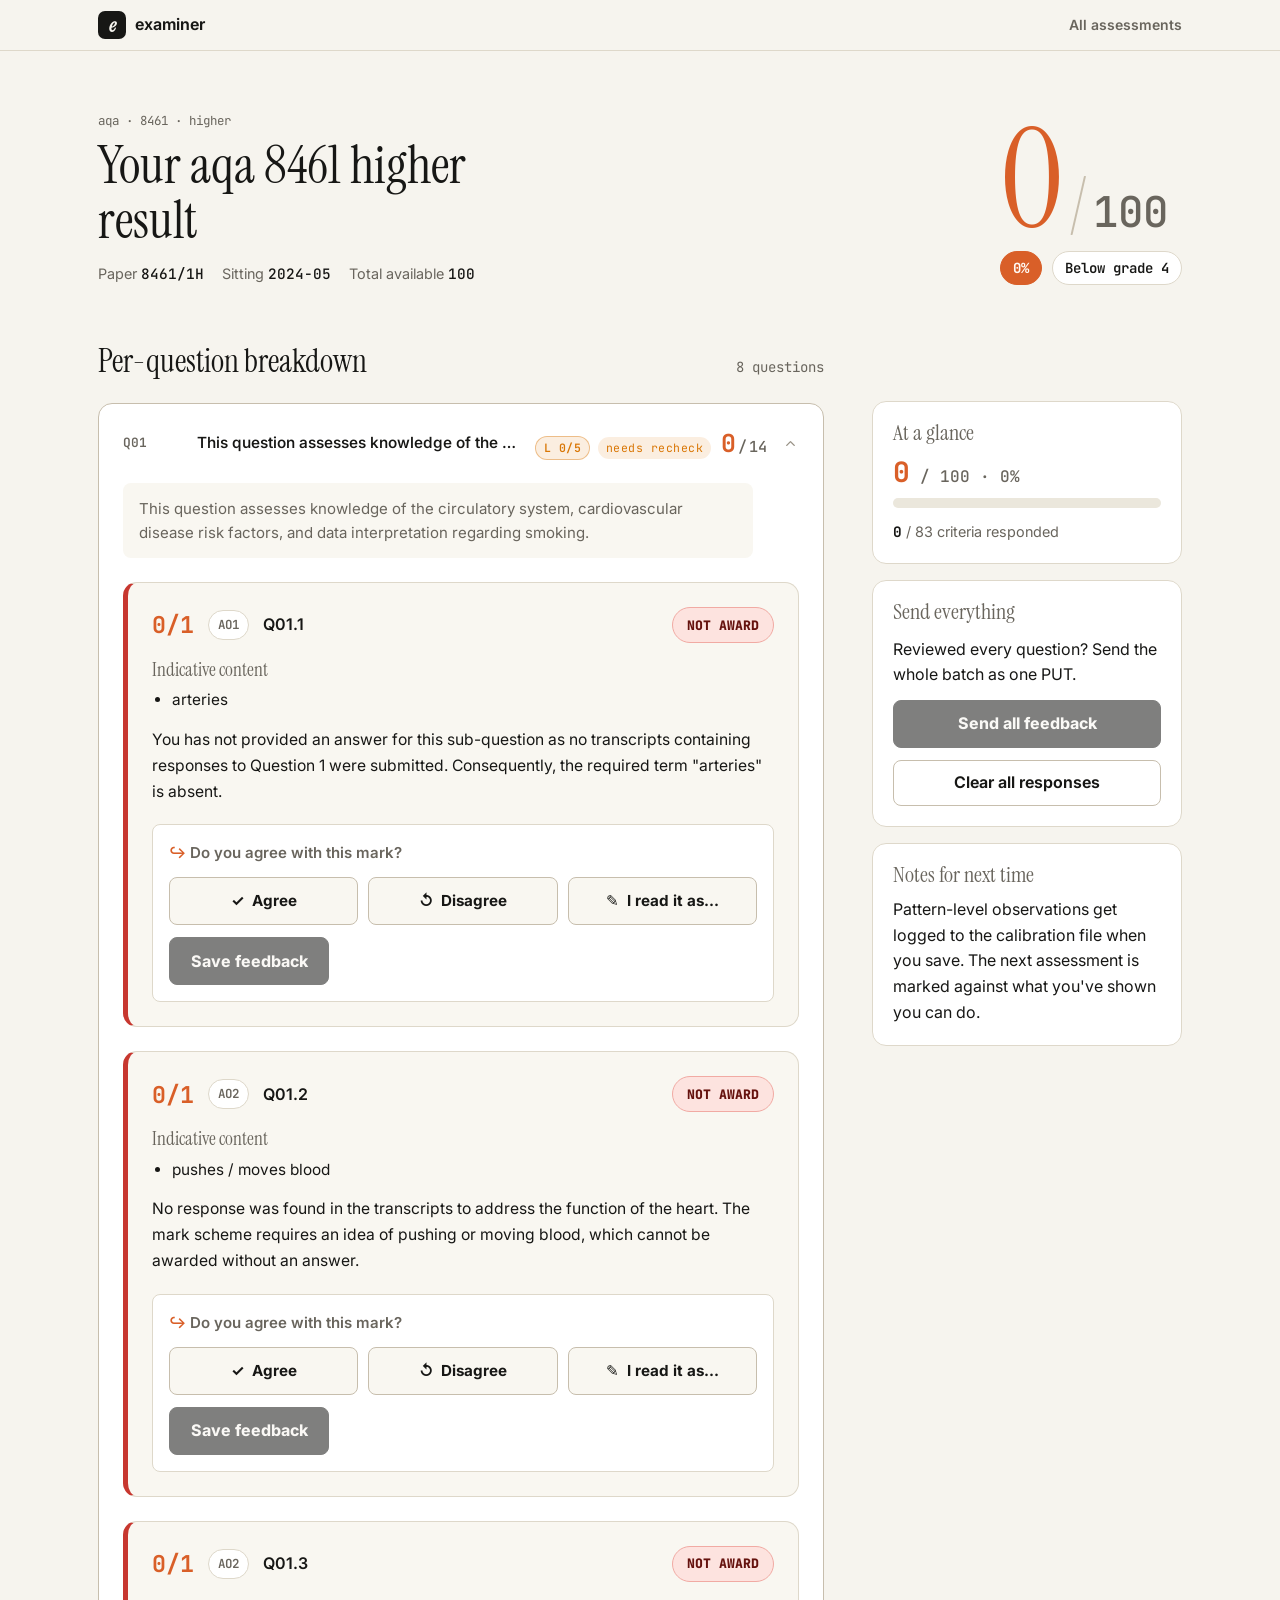
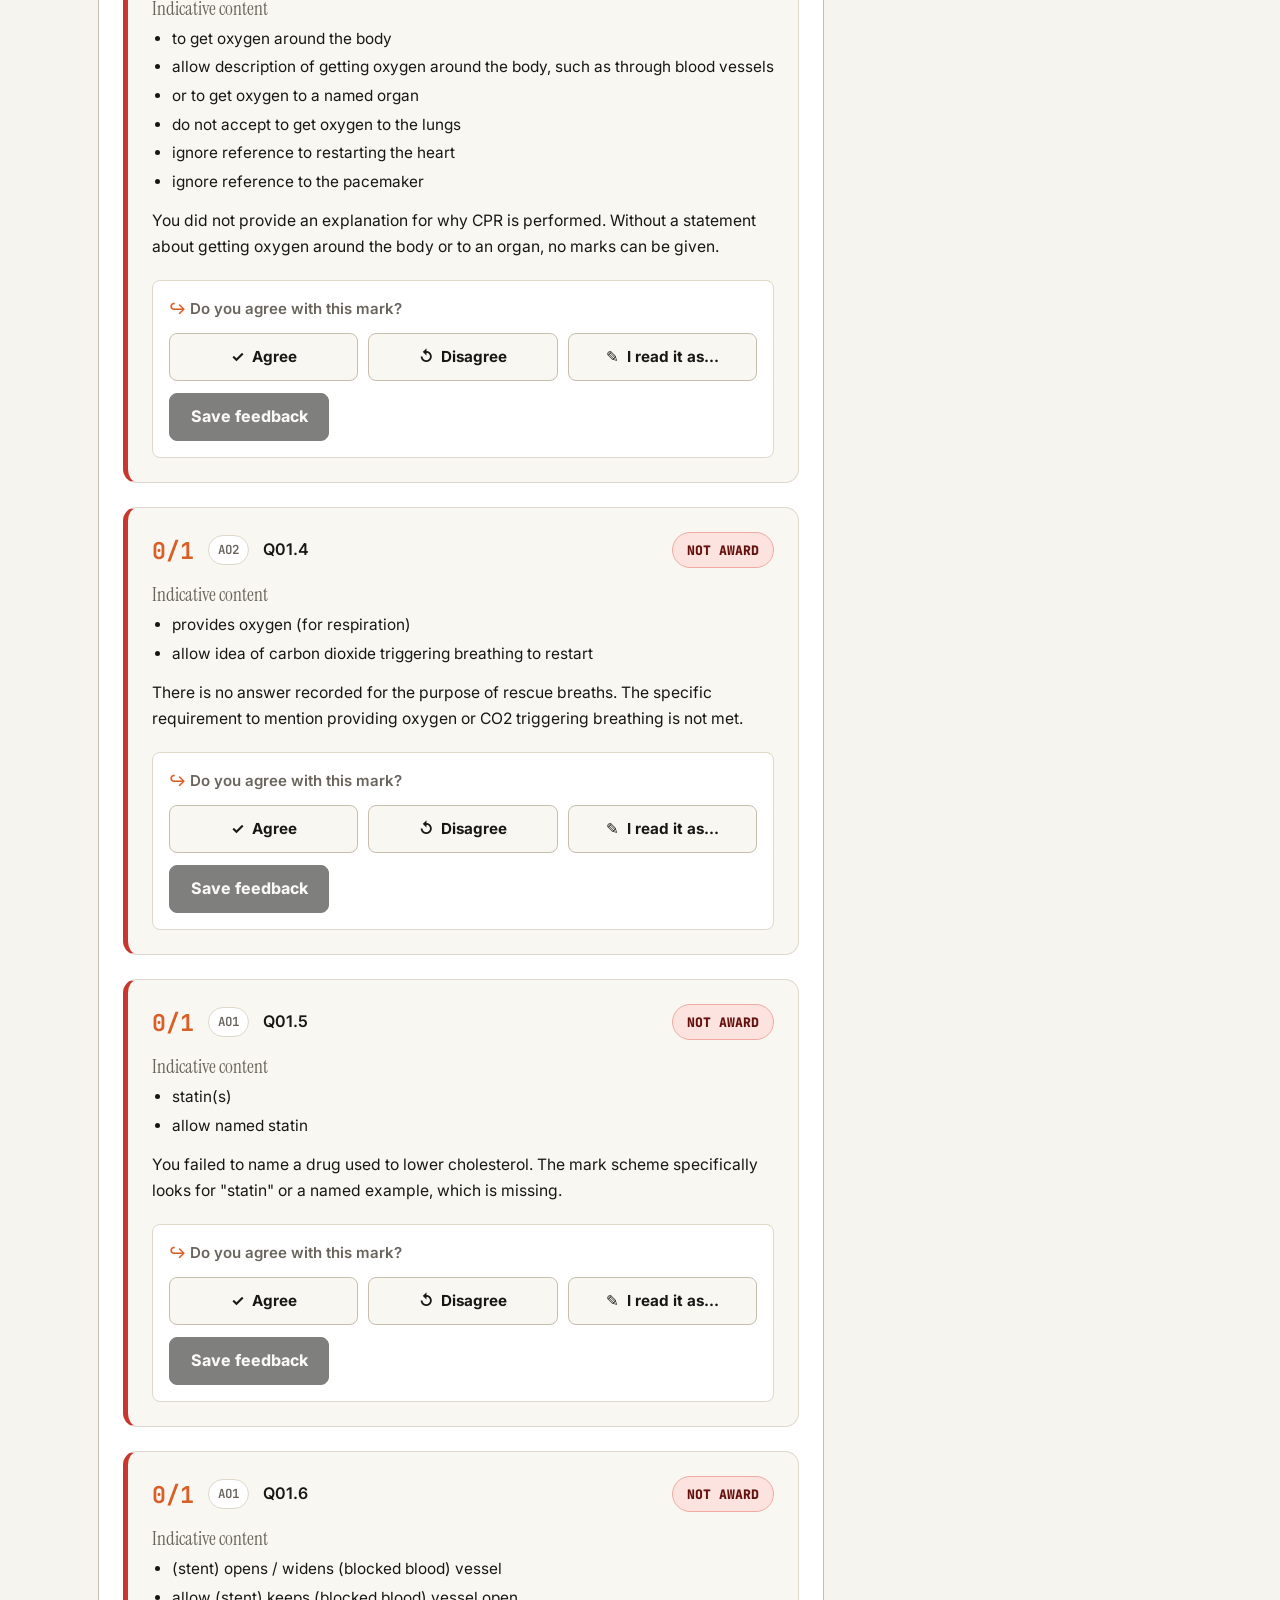
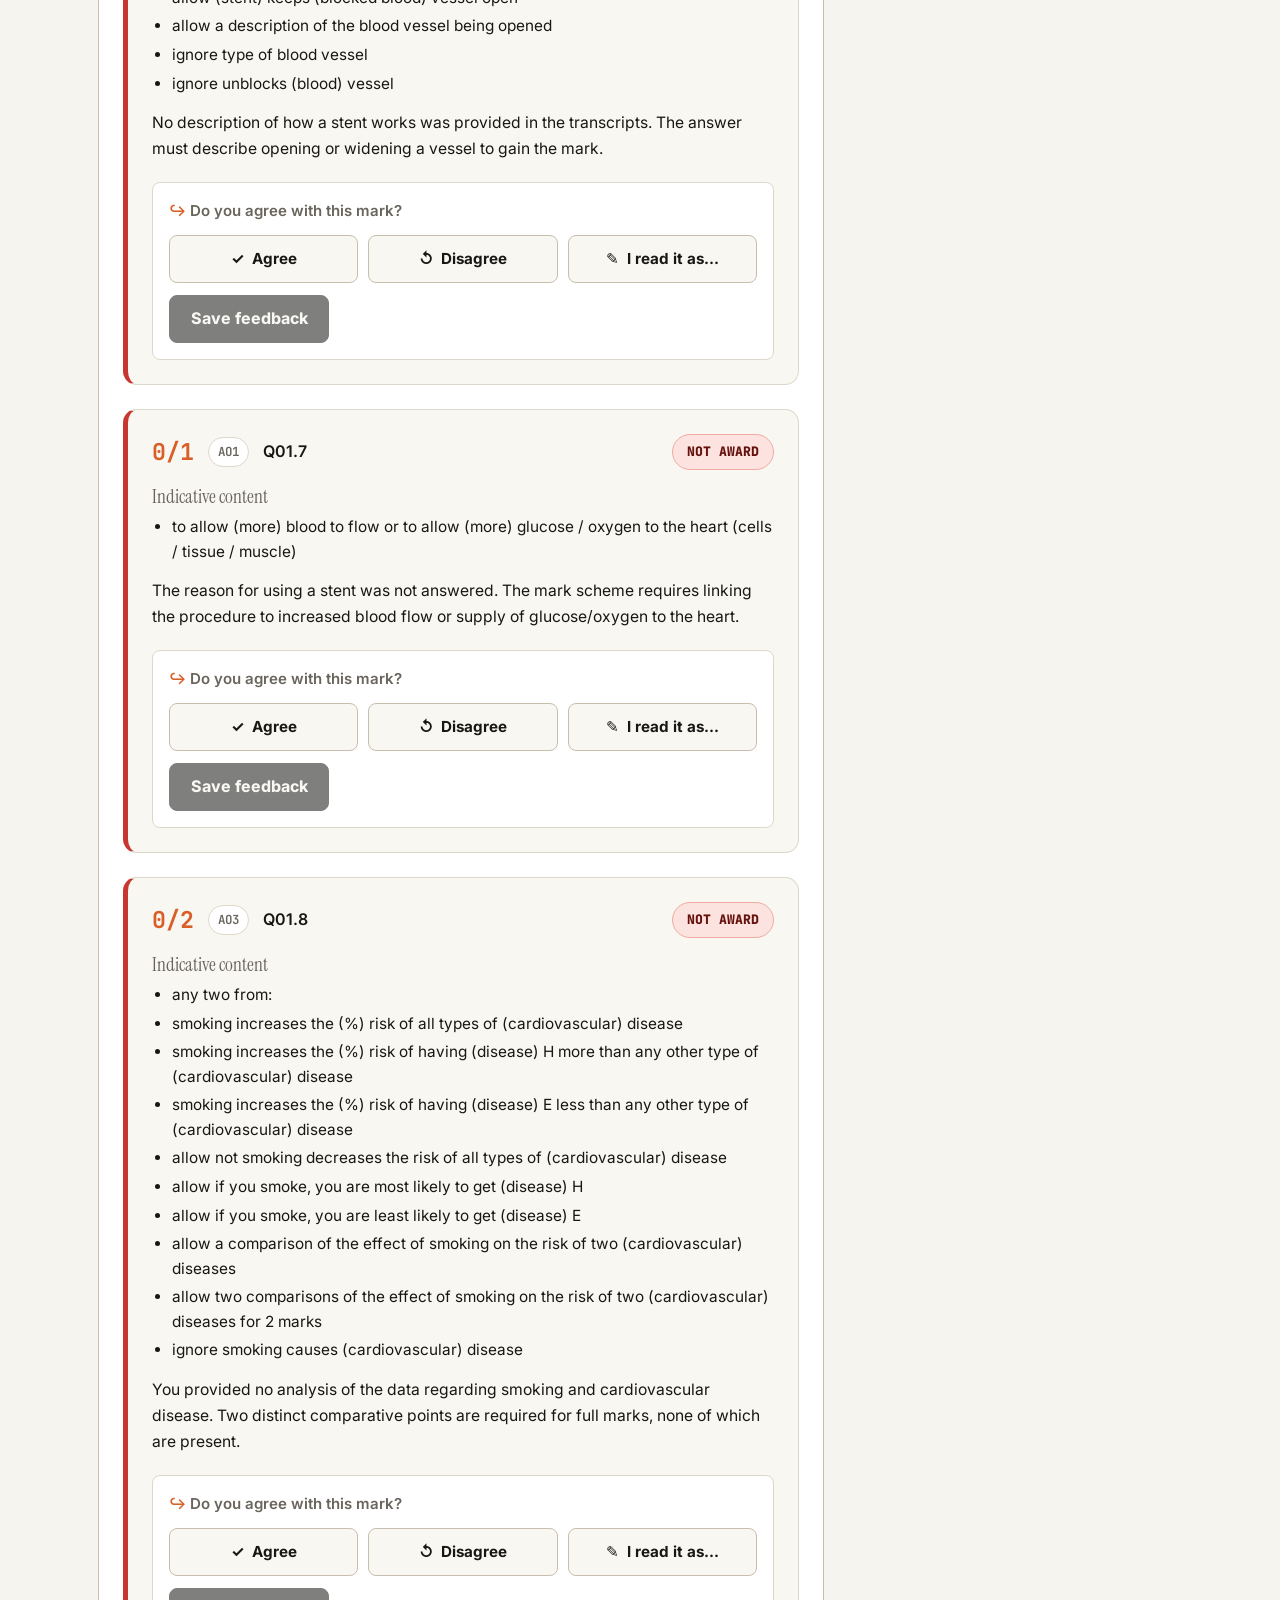
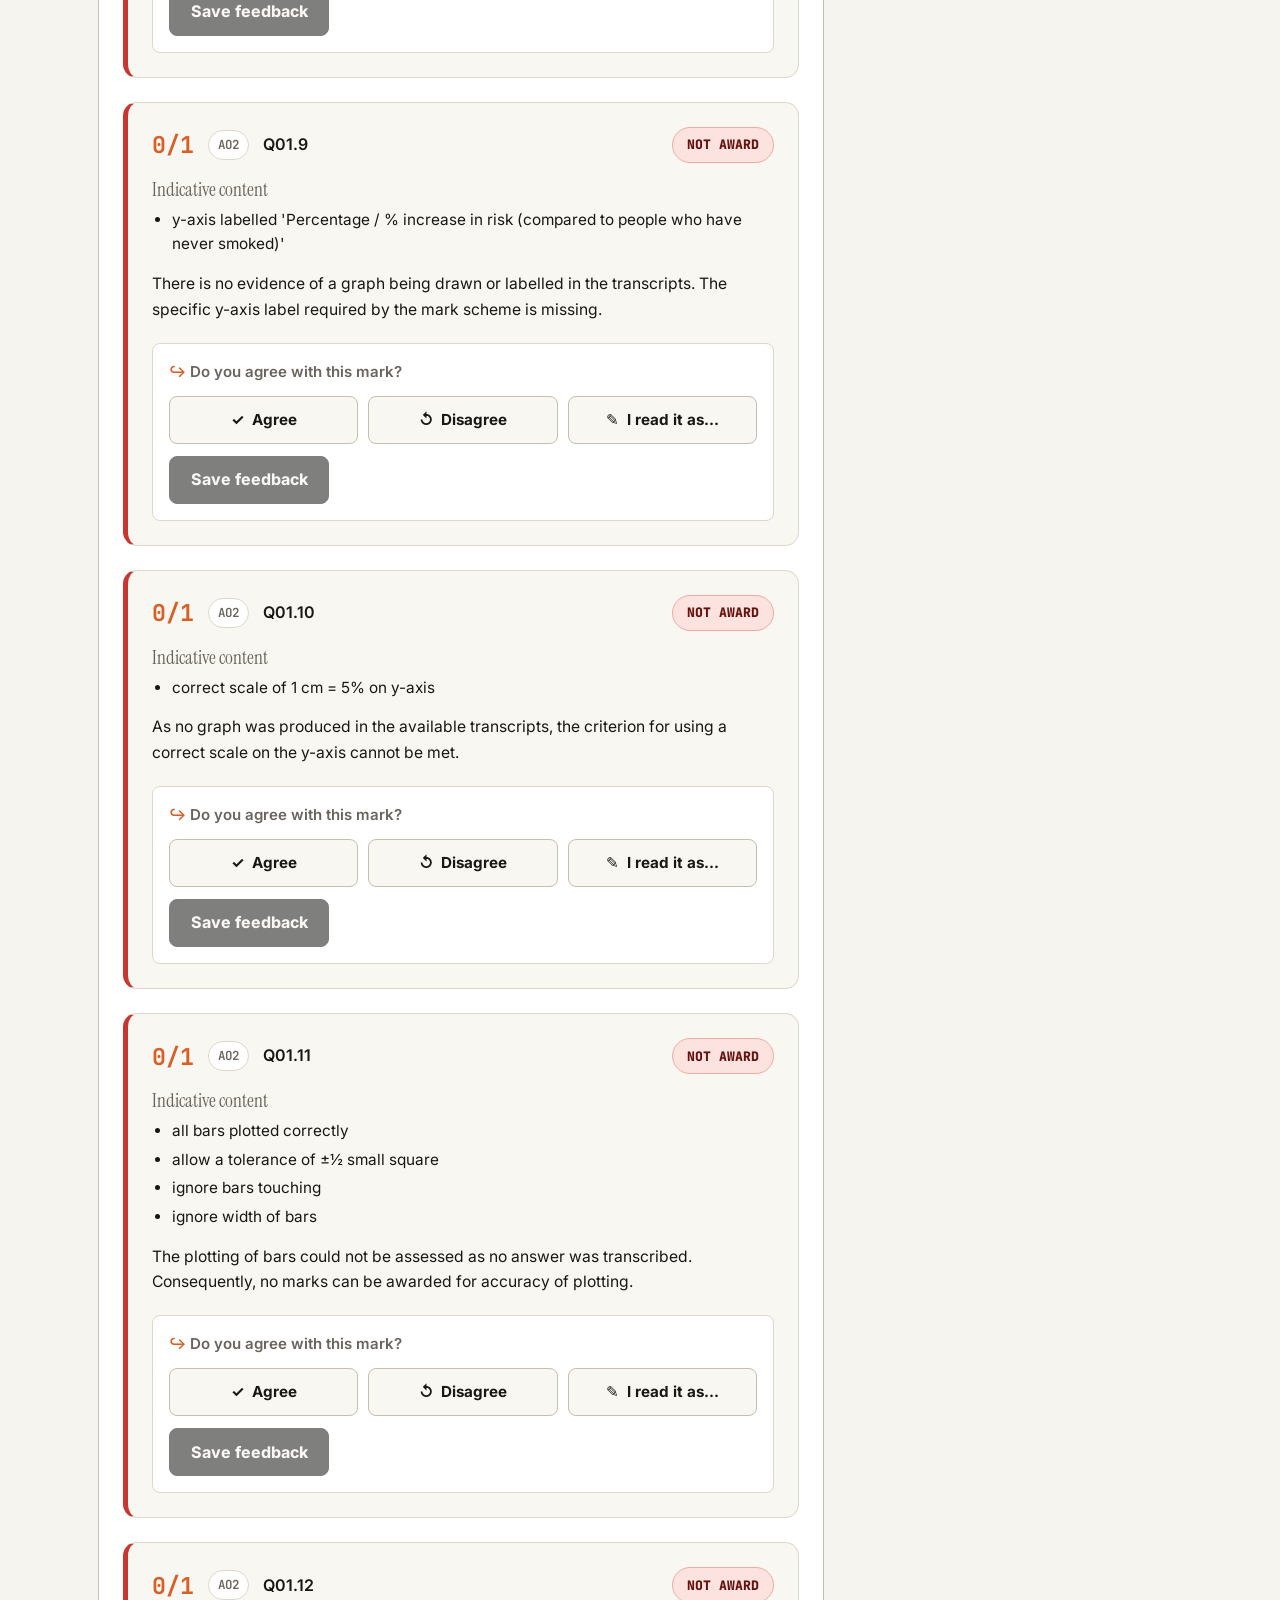
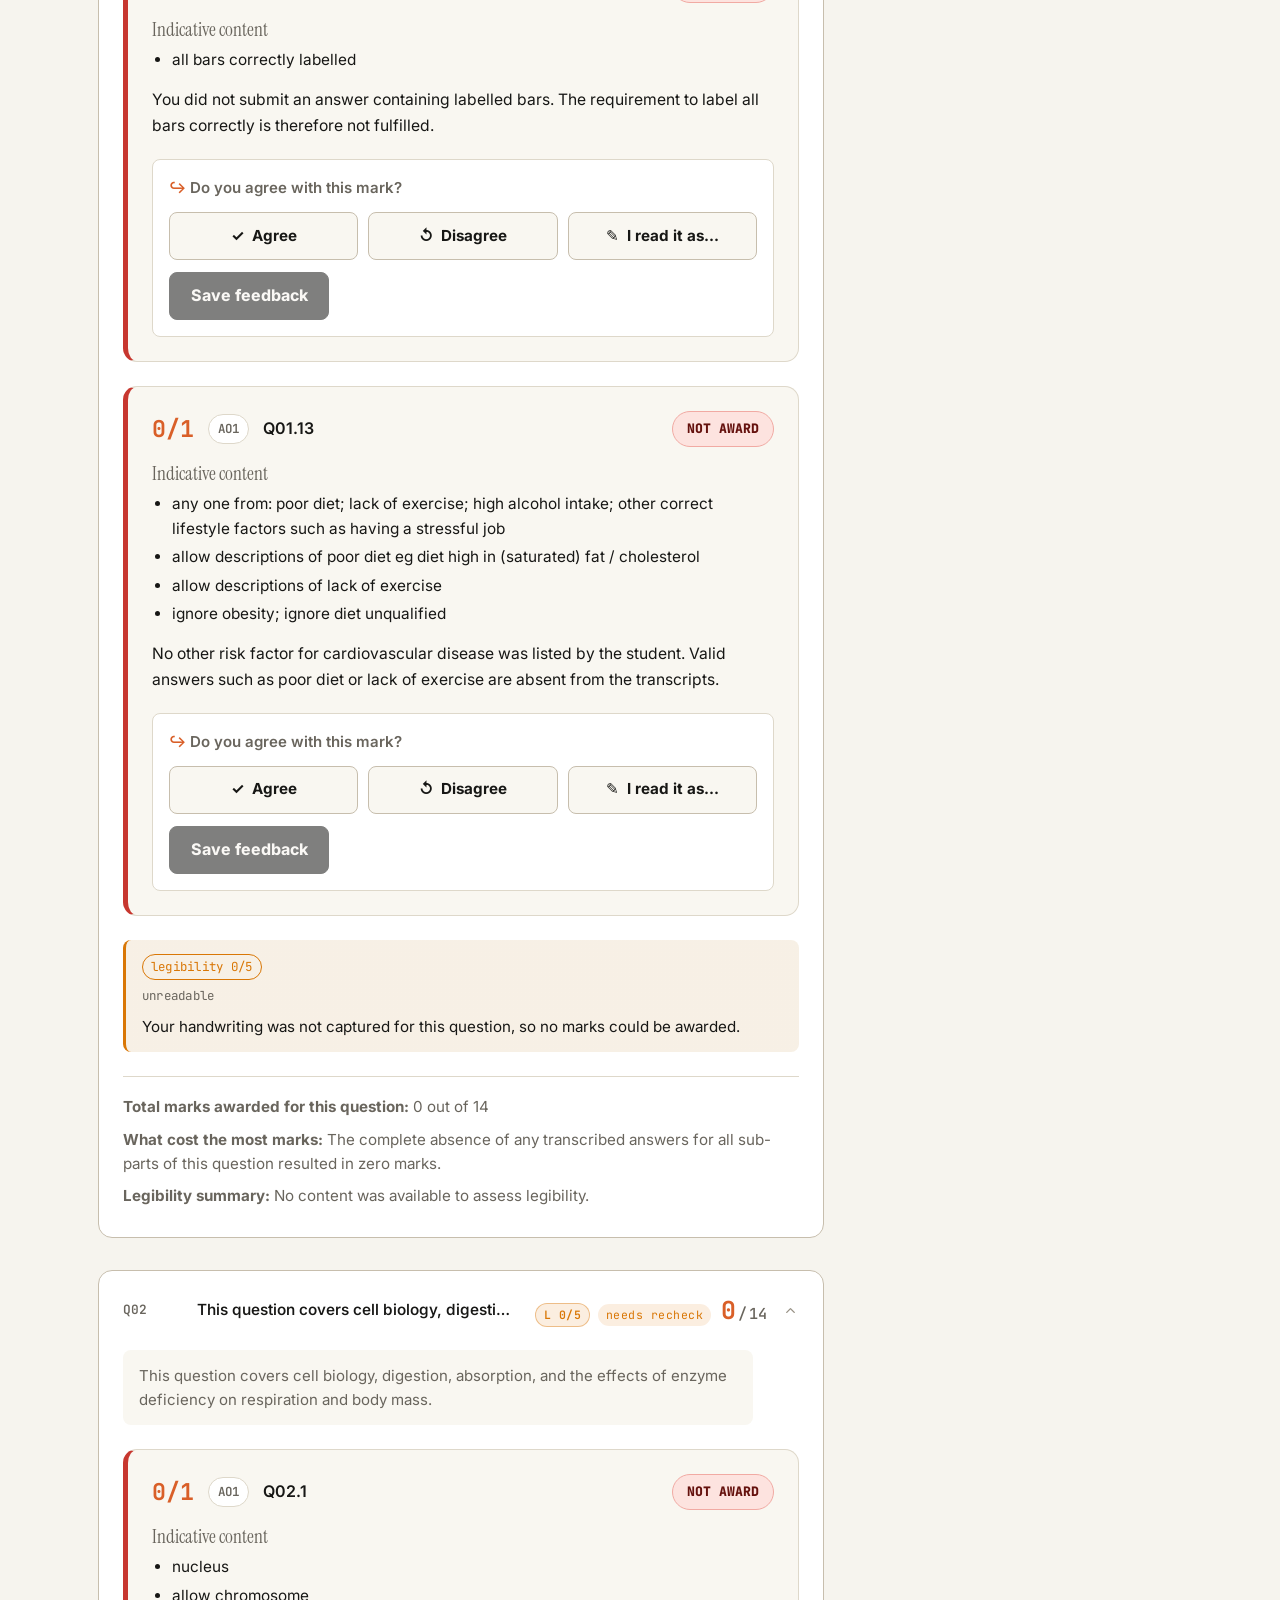
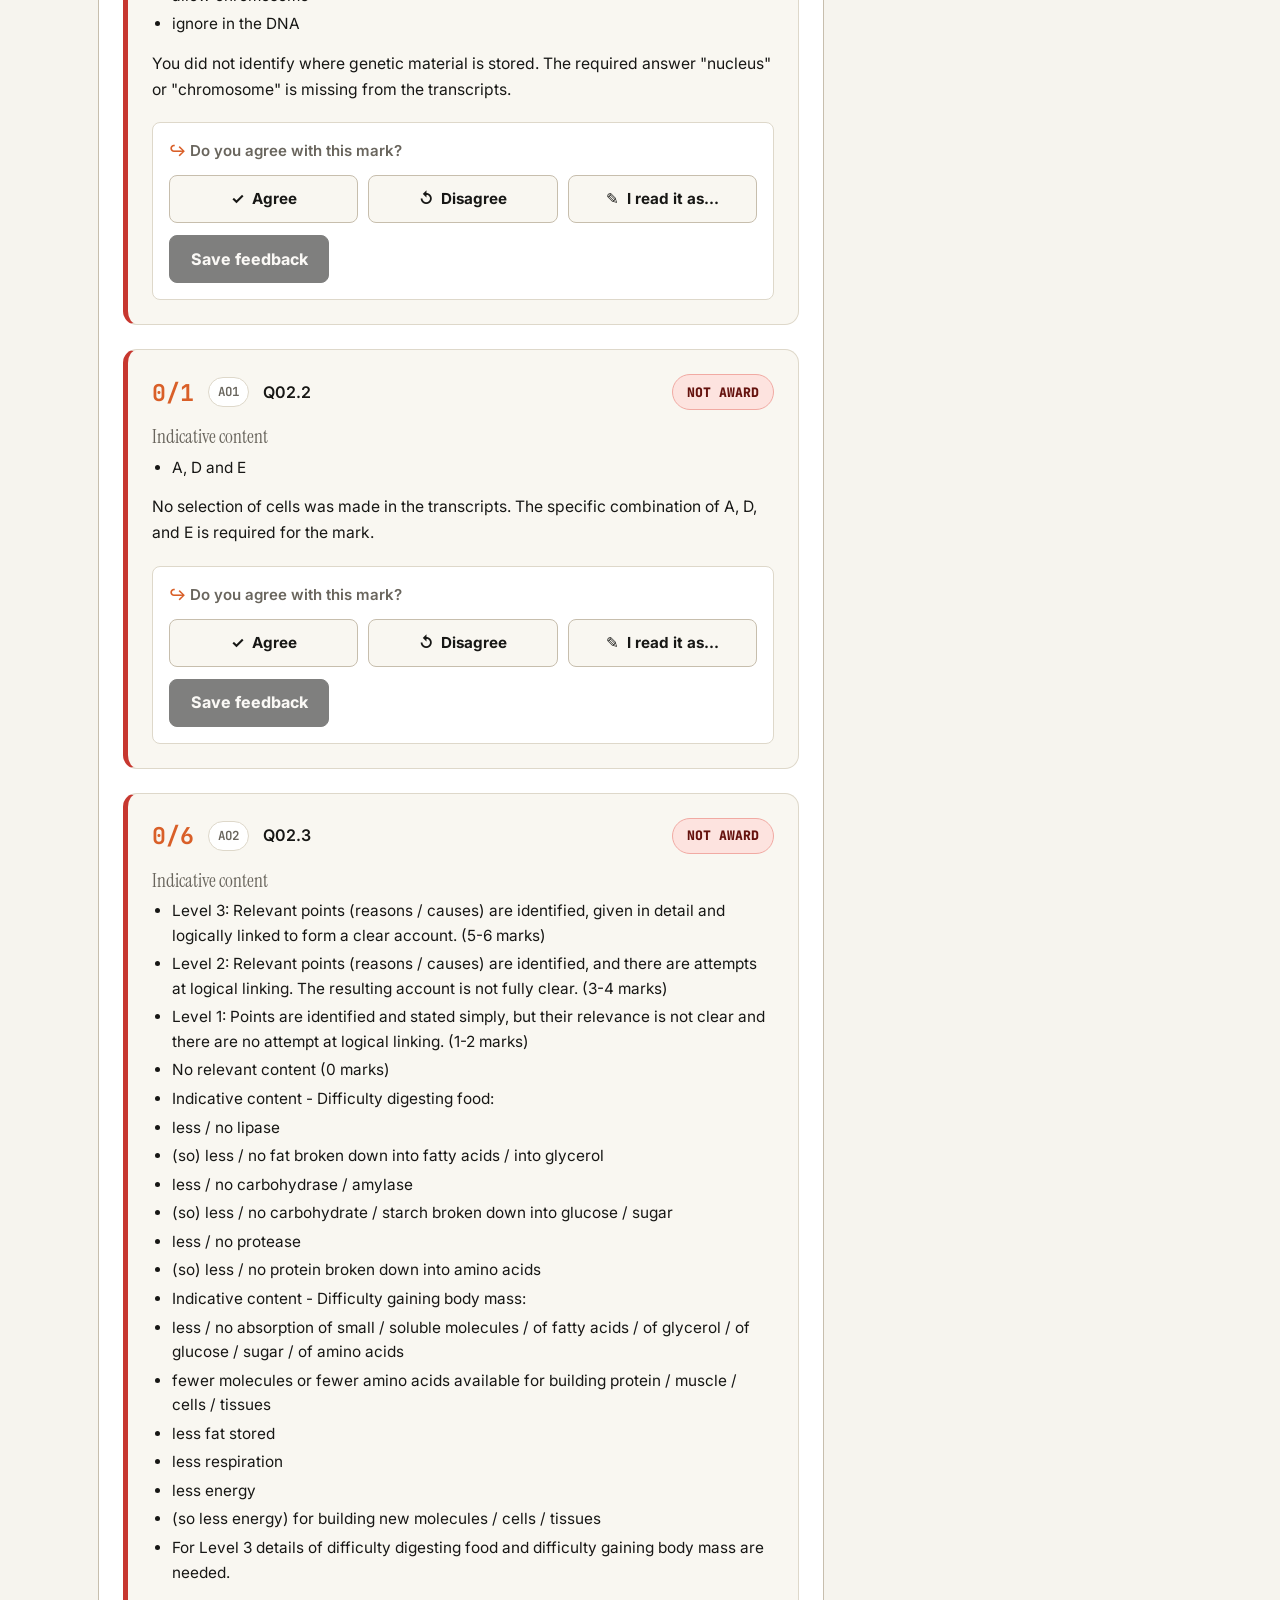
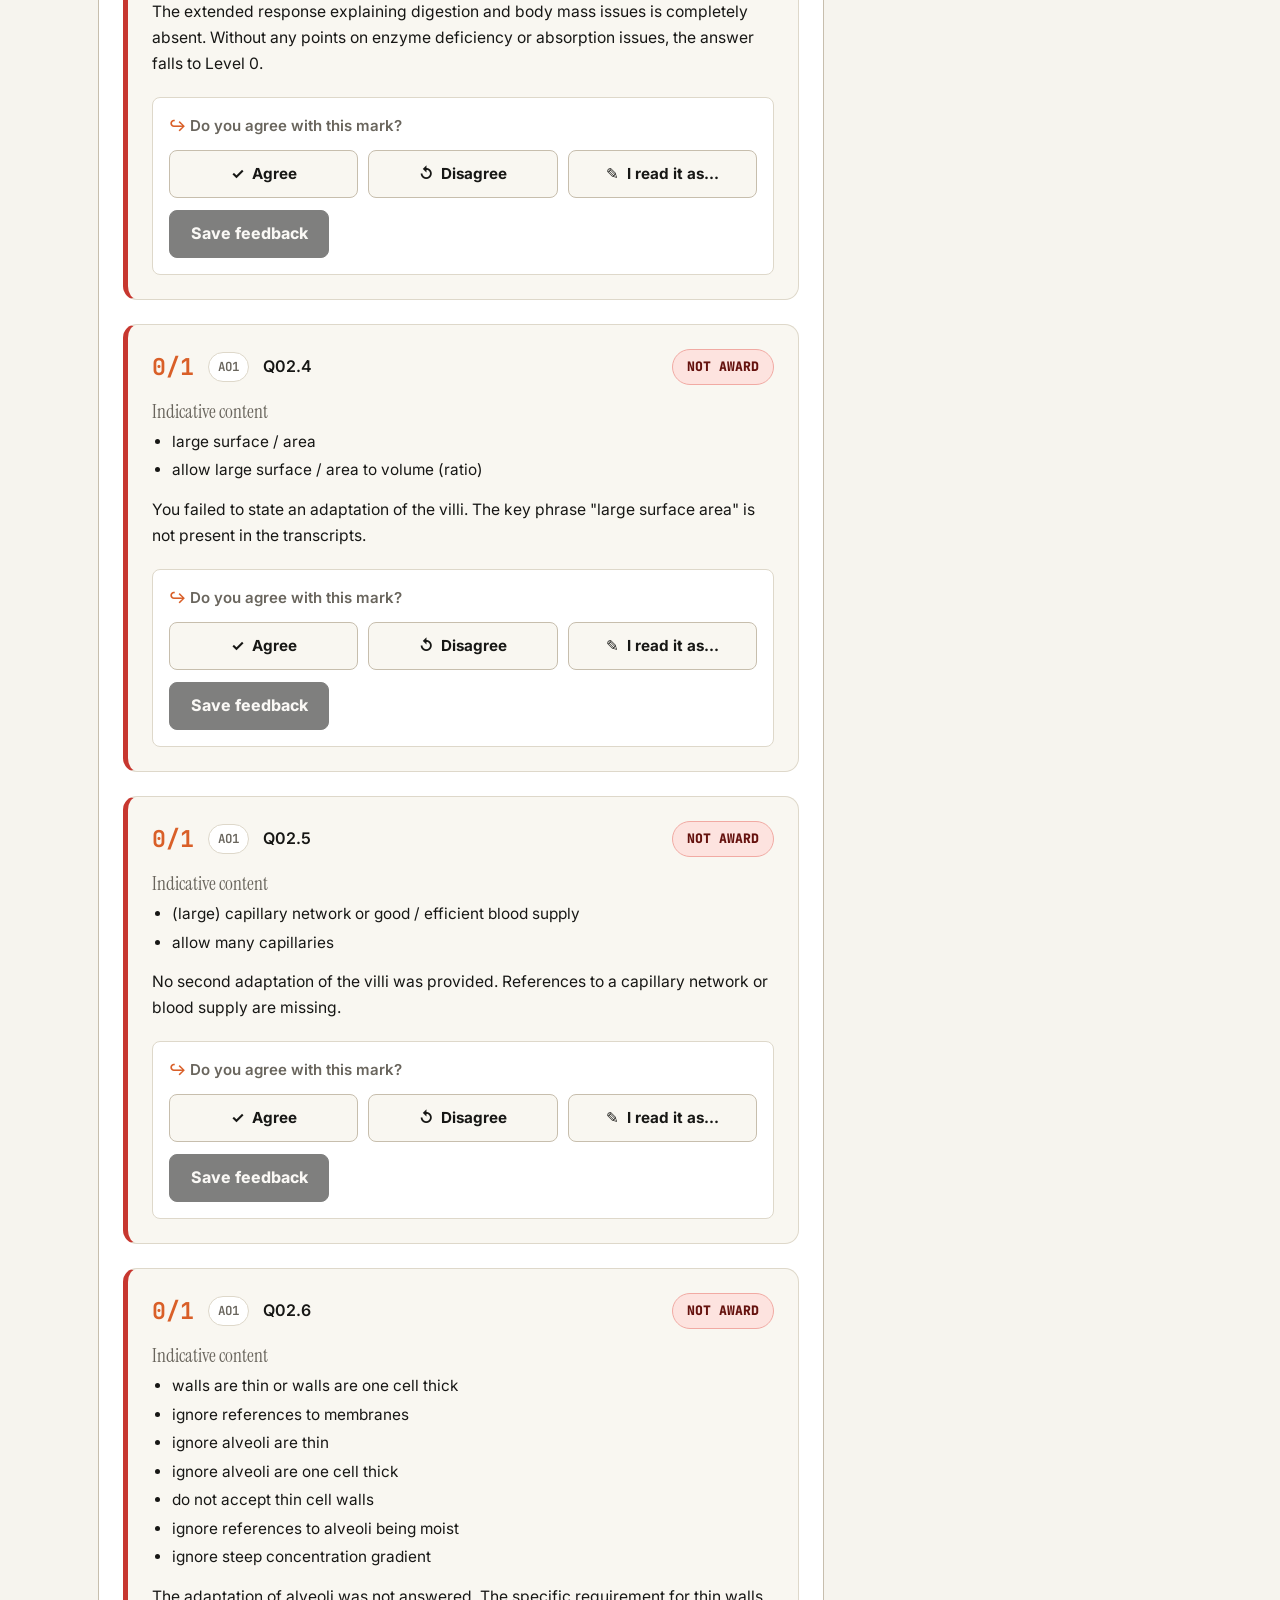
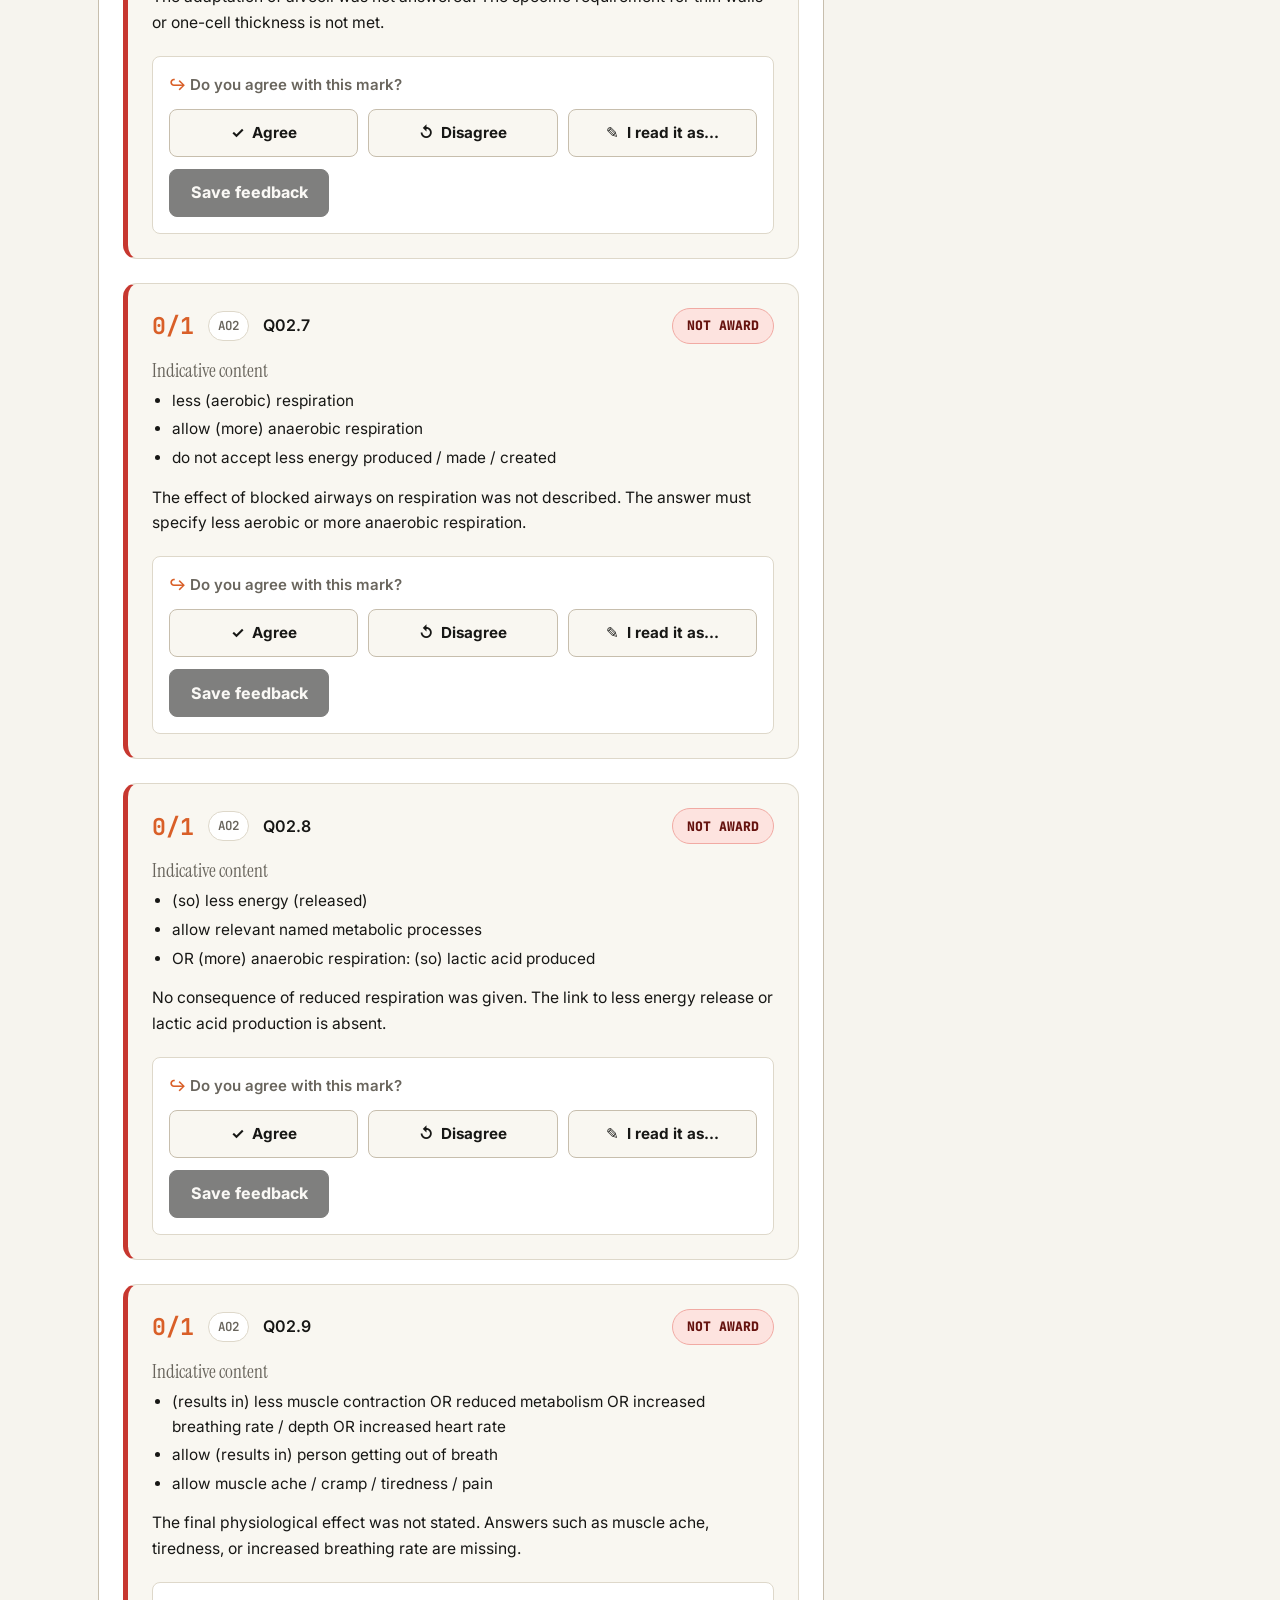
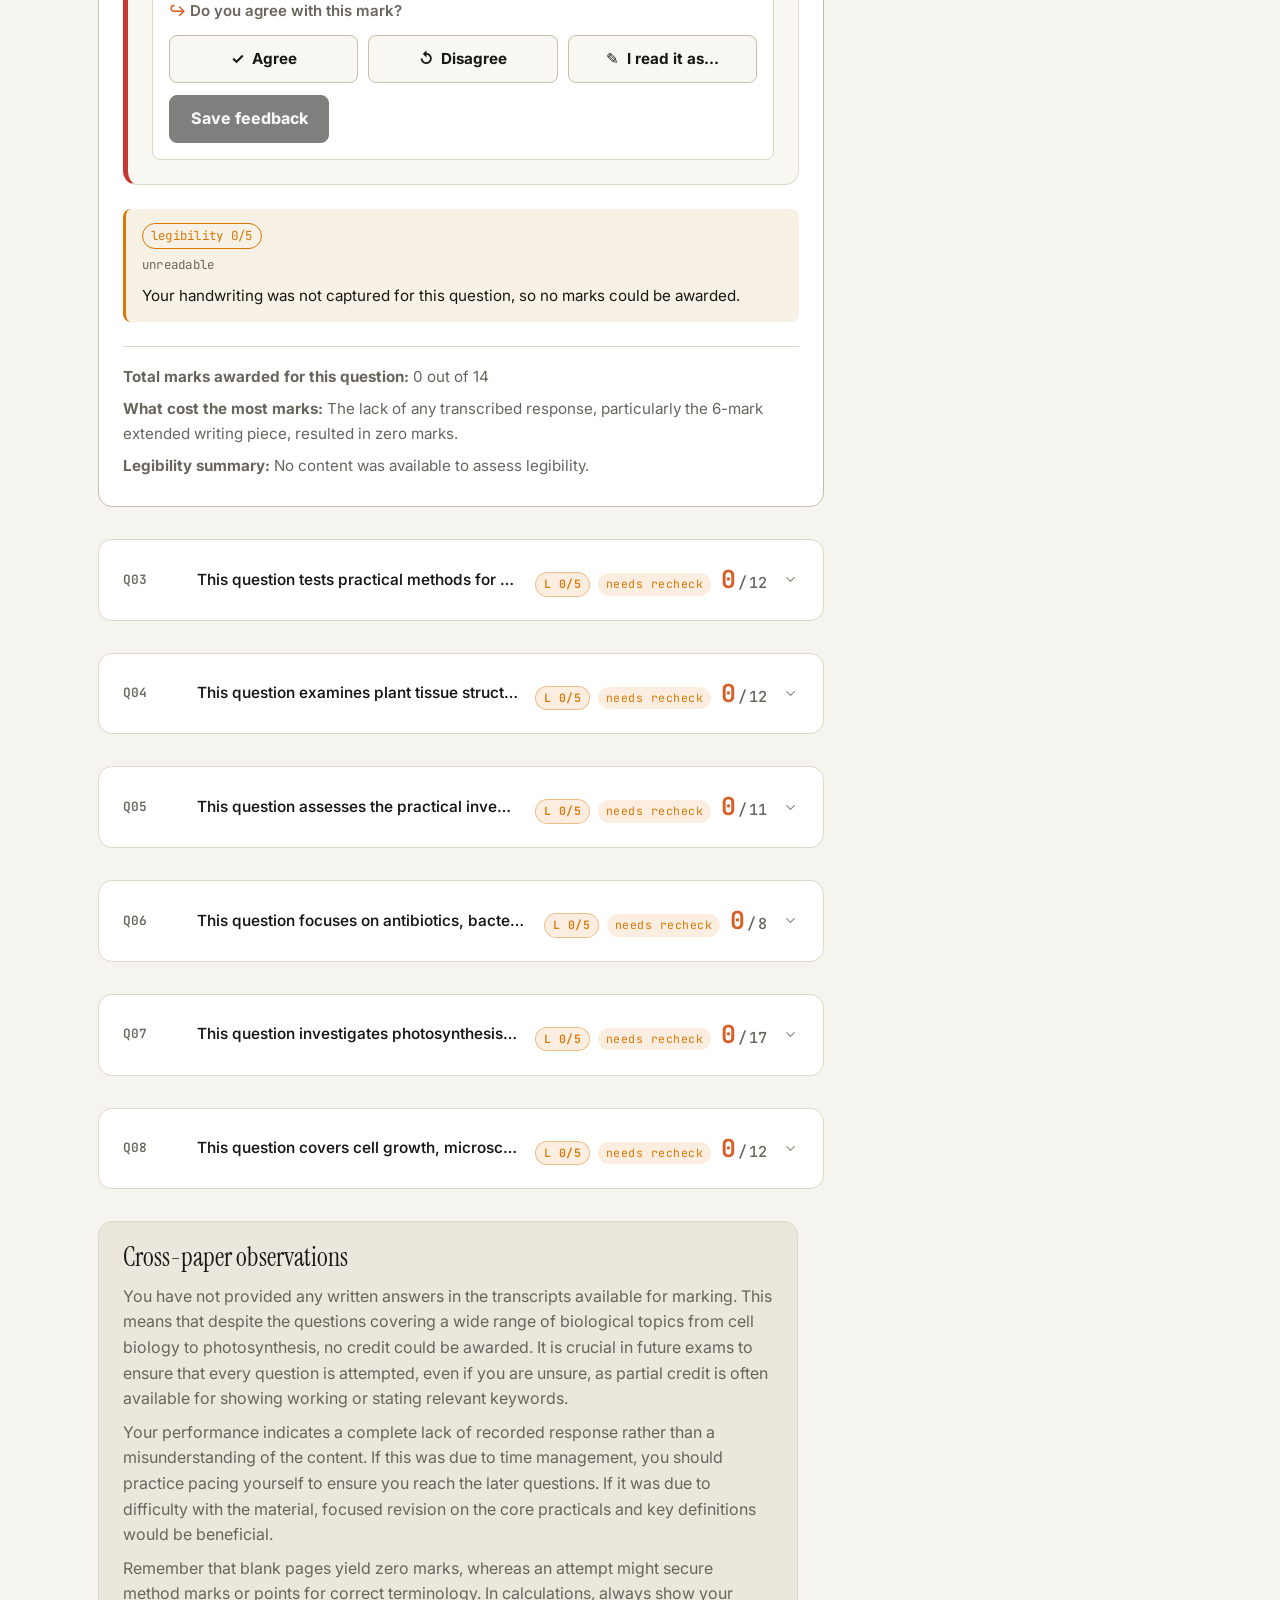
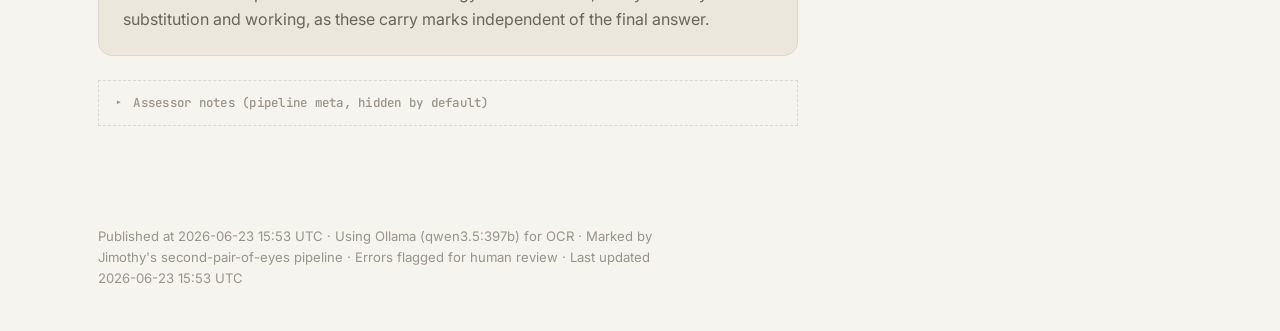
==== pages/assessments/aqa-84611h-biology-higher-2024-05.html @ 4dafe28a "publish: render assessment HTML for aqa-84611h-biology-higher-2024-05 Ã¢â‚¬â€ 0/100 (0%)" ====
<!DOCTYPE html>
<html lang="en">
<head>
  <meta charset="UTF-8">
  <meta name="viewport" content="width=device-width, initial-scale=1, viewport-fit=cover">
  <meta name="color-scheme" content="light dark">
  <meta name="description" content="Per-assessment result - aqa 8461 higher">
  <meta name="robots" content="noindex">
  <title>aqa 8461 higher</title>
  <link rel="preconnect" href="https://fonts.googleapis.com">
  <link rel="preconnect" href="https://fonts.gstatic.com" crossorigin>
  <link rel="stylesheet" href="https://fonts.googleapis.com/css2?family=Instrument+Serif:ital@0;1&family=Inter:wght@400;500;600;700&family=JetBrains+Mono:wght@400;500;600&display=swap">
  <link rel="stylesheet" href="../assets/css/styles.css?v=c6808bd0">
</head>
<body data-kvdb-bucket="GVmL8e6pUsRYp6pHQnwCHo">
  <header class="topbar">
    <div class="topbar-inner">
      <a href="../index.html" class="brand" aria-label="Back to dashboard">
        <span class="brand-mark">e</span>
        <span>examiner</span>
      </a>
      <nav class="topnav">
        <a href="../index.html">All assessments</a>
      </nav>
    </div>
  </header>

  
<section class="hero">
  <div class="hero-left">
    <span class="hero-eyebrow">aqa · 8461 · higher</span>
    <h1>Your aqa 8461 higher result</h1>
    <div class="hero-meta">
      <span>Paper <strong>8461/1H</strong></span>
      <span>Sitting <strong>2024-05</strong></span>
      <span>Total available <strong>100</strong></span>
    </div>
  </div>
  <div class="score-block">
    <div class="score-main">
      <span class="awarded">0</span>
      <span class="separator">/</span>
      <span class="available">100</span>
    </div>
    <div class="score-sub">
      <span class="pct">0%</span>
      <span class="grade">Below grade 4</span>
    </div>
  </div>
</section>


  <div class="layout">
    <main class="content">
      <div class="section-header">
        <h2>Per-question breakdown</h2>
        <span class="meta">8 questions</span>
      </div>
      <div class="questions">
        
<section class="qsection" data-open="true" id="q-01">
  <button class="qhead" type="button" aria-expanded="true" aria-controls="q-01-body">
    <span class="qnum">Q01</span>
    <span class="qmain">
      <span class="qsub">This question assesses knowledge of the circulatory system, cardiovascular disease risk factors, and data interpretation regarding smoking.</span>
    </span>
    <span class="qscore">
      <span class="leg-chip leg-chip-bad" title="Handwriting legibility for this question (0-5)">L 0/5</span>
      <span class="recheck-badge" title="Handwriting was hard to read; recheck the original photo against the marking.">needs recheck</span>
      <span class="a">0</span>
      <span class="s">/</span>
      <span class="b">14</span>
    </span>
    <svg class="chevron" viewBox="0 0 16 16" fill="none" xmlns="http://www.w3.org/2000/svg" aria-hidden="true">
      <path d="M4 6l4 4 4-4" stroke="currentColor" stroke-width="1.5" stroke-linecap="round" stroke-linejoin="round"/>
    </svg>
  </button>
  <div class="qbody" id="q-01-body">
    <div class="qcontext">This question assesses knowledge of the circulatory system, cardiovascular disease risk factors, and data interpretation regarding smoking.</div>
    <div class="criteria">
      
<div class="criterion NOT_AWARD" data-criterion-id="aqa-84611h-biology-higher-2024-05_q01_c1" data-verdict="NOT_AWARD">
  <div class="criterion-head">
    <span class="marks">0/1</span>
    <span class="ao">AO1</span>
    <span class="subq">Q01.1</span>
    <span class="verdict-pill NOT_AWARD">NOT AWARD</span>
  </div>
  <div class="criterion-body">
    <div><span class="indicative-label">Indicative content</span><ul class="indicative"><li>arteries</li></ul></div>
    <p class="justification">You has not provided an answer for this sub-question as no transcripts containing responses to Question 1 were submitted. Consequently, the required term &quot;arteries&quot; is absent.</p>
  </div>
  
  <div class="feedback" data-mode="" data-criterion-id="aqa-84611h-biology-higher-2024-05_q01_c1">
    <span class="feedback-prompt"><span class="icon">↪</span> Do you agree with this mark?</span>
    <div class="fb-actions" role="group" aria-label="Verdict">
      <button type="button" class="fb-btn AWARD" data-mode="AWARD"><span class="icon">✓</span> Agree</button>
      <button type="button" class="fb-btn DISAGREE" data-mode="DISAGREE"><span class="icon">↺</span> Disagree</button>
      <button type="button" class="fb-btn NOTE" data-mode="NOTE"><span class="icon">✎</span> I read it as...</button>
    </div>
    <textarea class="fb-note" data-mode="disagree" placeholder="What did you write, and why does the mark seem wrong?" rows="2"></textarea>
    <textarea class="fb-note" data-mode="note" placeholder="Tell us what you read on the page (e.g. 'I wrote 0.5 mol, not 0.05')." rows="2"></textarea>
    <div class="fb-actions">
      <button type="button" class="fb-save" disabled>Save feedback</button>
      <span class="fb-status" aria-live="polite"></span>
    </div>
  </div>
</div>


<div class="criterion NOT_AWARD" data-criterion-id="aqa-84611h-biology-higher-2024-05_q01_c2" data-verdict="NOT_AWARD">
  <div class="criterion-head">
    <span class="marks">0/1</span>
    <span class="ao">AO2</span>
    <span class="subq">Q01.2</span>
    <span class="verdict-pill NOT_AWARD">NOT AWARD</span>
  </div>
  <div class="criterion-body">
    <div><span class="indicative-label">Indicative content</span><ul class="indicative"><li>pushes / moves blood</li></ul></div>
    <p class="justification">No response was found in the transcripts to address the function of the heart. The mark scheme requires an idea of pushing or moving blood, which cannot be awarded without an answer.</p>
  </div>
  
  <div class="feedback" data-mode="" data-criterion-id="aqa-84611h-biology-higher-2024-05_q01_c2">
    <span class="feedback-prompt"><span class="icon">↪</span> Do you agree with this mark?</span>
    <div class="fb-actions" role="group" aria-label="Verdict">
      <button type="button" class="fb-btn AWARD" data-mode="AWARD"><span class="icon">✓</span> Agree</button>
      <button type="button" class="fb-btn DISAGREE" data-mode="DISAGREE"><span class="icon">↺</span> Disagree</button>
      <button type="button" class="fb-btn NOTE" data-mode="NOTE"><span class="icon">✎</span> I read it as...</button>
    </div>
    <textarea class="fb-note" data-mode="disagree" placeholder="What did you write, and why does the mark seem wrong?" rows="2"></textarea>
    <textarea class="fb-note" data-mode="note" placeholder="Tell us what you read on the page (e.g. 'I wrote 0.5 mol, not 0.05')." rows="2"></textarea>
    <div class="fb-actions">
      <button type="button" class="fb-save" disabled>Save feedback</button>
      <span class="fb-status" aria-live="polite"></span>
    </div>
  </div>
</div>


<div class="criterion NOT_AWARD" data-criterion-id="aqa-84611h-biology-higher-2024-05_q01_c3" data-verdict="NOT_AWARD">
  <div class="criterion-head">
    <span class="marks">0/1</span>
    <span class="ao">AO2</span>
    <span class="subq">Q01.3</span>
    <span class="verdict-pill NOT_AWARD">NOT AWARD</span>
  </div>
  <div class="criterion-body">
    <div><span class="indicative-label">Indicative content</span><ul class="indicative"><li>to get oxygen around the body</li><li>allow description of getting oxygen around the body, such as through blood vessels</li><li>or to get oxygen to a named organ</li><li>do not accept to get oxygen to the lungs</li><li>ignore reference to restarting the heart</li><li>ignore reference to the pacemaker</li></ul></div>
    <p class="justification">You did not provide an explanation for why CPR is performed. Without a statement about getting oxygen around the body or to an organ, no marks can be given.</p>
  </div>
  
  <div class="feedback" data-mode="" data-criterion-id="aqa-84611h-biology-higher-2024-05_q01_c3">
    <span class="feedback-prompt"><span class="icon">↪</span> Do you agree with this mark?</span>
    <div class="fb-actions" role="group" aria-label="Verdict">
      <button type="button" class="fb-btn AWARD" data-mode="AWARD"><span class="icon">✓</span> Agree</button>
      <button type="button" class="fb-btn DISAGREE" data-mode="DISAGREE"><span class="icon">↺</span> Disagree</button>
      <button type="button" class="fb-btn NOTE" data-mode="NOTE"><span class="icon">✎</span> I read it as...</button>
    </div>
    <textarea class="fb-note" data-mode="disagree" placeholder="What did you write, and why does the mark seem wrong?" rows="2"></textarea>
    <textarea class="fb-note" data-mode="note" placeholder="Tell us what you read on the page (e.g. 'I wrote 0.5 mol, not 0.05')." rows="2"></textarea>
    <div class="fb-actions">
      <button type="button" class="fb-save" disabled>Save feedback</button>
      <span class="fb-status" aria-live="polite"></span>
    </div>
  </div>
</div>


<div class="criterion NOT_AWARD" data-criterion-id="aqa-84611h-biology-higher-2024-05_q01_c4" data-verdict="NOT_AWARD">
  <div class="criterion-head">
    <span class="marks">0/1</span>
    <span class="ao">AO2</span>
    <span class="subq">Q01.4</span>
    <span class="verdict-pill NOT_AWARD">NOT AWARD</span>
  </div>
  <div class="criterion-body">
    <div><span class="indicative-label">Indicative content</span><ul class="indicative"><li>provides oxygen (for respiration)</li><li>allow idea of carbon dioxide triggering breathing to restart</li></ul></div>
    <p class="justification">There is no answer recorded for the purpose of rescue breaths. The specific requirement to mention providing oxygen or CO2 triggering breathing is not met.</p>
  </div>
  
  <div class="feedback" data-mode="" data-criterion-id="aqa-84611h-biology-higher-2024-05_q01_c4">
    <span class="feedback-prompt"><span class="icon">↪</span> Do you agree with this mark?</span>
    <div class="fb-actions" role="group" aria-label="Verdict">
      <button type="button" class="fb-btn AWARD" data-mode="AWARD"><span class="icon">✓</span> Agree</button>
      <button type="button" class="fb-btn DISAGREE" data-mode="DISAGREE"><span class="icon">↺</span> Disagree</button>
      <button type="button" class="fb-btn NOTE" data-mode="NOTE"><span class="icon">✎</span> I read it as...</button>
    </div>
    <textarea class="fb-note" data-mode="disagree" placeholder="What did you write, and why does the mark seem wrong?" rows="2"></textarea>
    <textarea class="fb-note" data-mode="note" placeholder="Tell us what you read on the page (e.g. 'I wrote 0.5 mol, not 0.05')." rows="2"></textarea>
    <div class="fb-actions">
      <button type="button" class="fb-save" disabled>Save feedback</button>
      <span class="fb-status" aria-live="polite"></span>
    </div>
  </div>
</div>


<div class="criterion NOT_AWARD" data-criterion-id="aqa-84611h-biology-higher-2024-05_q01_c5" data-verdict="NOT_AWARD">
  <div class="criterion-head">
    <span class="marks">0/1</span>
    <span class="ao">AO1</span>
    <span class="subq">Q01.5</span>
    <span class="verdict-pill NOT_AWARD">NOT AWARD</span>
  </div>
  <div class="criterion-body">
    <div><span class="indicative-label">Indicative content</span><ul class="indicative"><li>statin(s)</li><li>allow named statin</li></ul></div>
    <p class="justification">You failed to name a drug used to lower cholesterol. The mark scheme specifically looks for &quot;statin&quot; or a named example, which is missing.</p>
  </div>
  
  <div class="feedback" data-mode="" data-criterion-id="aqa-84611h-biology-higher-2024-05_q01_c5">
    <span class="feedback-prompt"><span class="icon">↪</span> Do you agree with this mark?</span>
    <div class="fb-actions" role="group" aria-label="Verdict">
      <button type="button" class="fb-btn AWARD" data-mode="AWARD"><span class="icon">✓</span> Agree</button>
      <button type="button" class="fb-btn DISAGREE" data-mode="DISAGREE"><span class="icon">↺</span> Disagree</button>
      <button type="button" class="fb-btn NOTE" data-mode="NOTE"><span class="icon">✎</span> I read it as...</button>
    </div>
    <textarea class="fb-note" data-mode="disagree" placeholder="What did you write, and why does the mark seem wrong?" rows="2"></textarea>
    <textarea class="fb-note" data-mode="note" placeholder="Tell us what you read on the page (e.g. 'I wrote 0.5 mol, not 0.05')." rows="2"></textarea>
    <div class="fb-actions">
      <button type="button" class="fb-save" disabled>Save feedback</button>
      <span class="fb-status" aria-live="polite"></span>
    </div>
  </div>
</div>


<div class="criterion NOT_AWARD" data-criterion-id="aqa-84611h-biology-higher-2024-05_q01_c6" data-verdict="NOT_AWARD">
  <div class="criterion-head">
    <span class="marks">0/1</span>
    <span class="ao">AO1</span>
    <span class="subq">Q01.6</span>
    <span class="verdict-pill NOT_AWARD">NOT AWARD</span>
  </div>
  <div class="criterion-body">
    <div><span class="indicative-label">Indicative content</span><ul class="indicative"><li>(stent) opens / widens (blocked blood) vessel</li><li>allow (stent) keeps (blocked blood) vessel open</li><li>allow a description of the blood vessel being opened</li><li>ignore type of blood vessel</li><li>ignore unblocks (blood) vessel</li></ul></div>
    <p class="justification">No description of how a stent works was provided in the transcripts. The answer must describe opening or widening a vessel to gain the mark.</p>
  </div>
  
  <div class="feedback" data-mode="" data-criterion-id="aqa-84611h-biology-higher-2024-05_q01_c6">
    <span class="feedback-prompt"><span class="icon">↪</span> Do you agree with this mark?</span>
    <div class="fb-actions" role="group" aria-label="Verdict">
      <button type="button" class="fb-btn AWARD" data-mode="AWARD"><span class="icon">✓</span> Agree</button>
      <button type="button" class="fb-btn DISAGREE" data-mode="DISAGREE"><span class="icon">↺</span> Disagree</button>
      <button type="button" class="fb-btn NOTE" data-mode="NOTE"><span class="icon">✎</span> I read it as...</button>
    </div>
    <textarea class="fb-note" data-mode="disagree" placeholder="What did you write, and why does the mark seem wrong?" rows="2"></textarea>
    <textarea class="fb-note" data-mode="note" placeholder="Tell us what you read on the page (e.g. 'I wrote 0.5 mol, not 0.05')." rows="2"></textarea>
    <div class="fb-actions">
      <button type="button" class="fb-save" disabled>Save feedback</button>
      <span class="fb-status" aria-live="polite"></span>
    </div>
  </div>
</div>


<div class="criterion NOT_AWARD" data-criterion-id="aqa-84611h-biology-higher-2024-05_q01_c7" data-verdict="NOT_AWARD">
  <div class="criterion-head">
    <span class="marks">0/1</span>
    <span class="ao">AO1</span>
    <span class="subq">Q01.7</span>
    <span class="verdict-pill NOT_AWARD">NOT AWARD</span>
  </div>
  <div class="criterion-body">
    <div><span class="indicative-label">Indicative content</span><ul class="indicative"><li>to allow (more) blood to flow or to allow (more) glucose / oxygen to the heart (cells / tissue / muscle)</li></ul></div>
    <p class="justification">The reason for using a stent was not answered. The mark scheme requires linking the procedure to increased blood flow or supply of glucose/oxygen to the heart.</p>
  </div>
  
  <div class="feedback" data-mode="" data-criterion-id="aqa-84611h-biology-higher-2024-05_q01_c7">
    <span class="feedback-prompt"><span class="icon">↪</span> Do you agree with this mark?</span>
    <div class="fb-actions" role="group" aria-label="Verdict">
      <button type="button" class="fb-btn AWARD" data-mode="AWARD"><span class="icon">✓</span> Agree</button>
      <button type="button" class="fb-btn DISAGREE" data-mode="DISAGREE"><span class="icon">↺</span> Disagree</button>
      <button type="button" class="fb-btn NOTE" data-mode="NOTE"><span class="icon">✎</span> I read it as...</button>
    </div>
    <textarea class="fb-note" data-mode="disagree" placeholder="What did you write, and why does the mark seem wrong?" rows="2"></textarea>
    <textarea class="fb-note" data-mode="note" placeholder="Tell us what you read on the page (e.g. 'I wrote 0.5 mol, not 0.05')." rows="2"></textarea>
    <div class="fb-actions">
      <button type="button" class="fb-save" disabled>Save feedback</button>
      <span class="fb-status" aria-live="polite"></span>
    </div>
  </div>
</div>


<div class="criterion NOT_AWARD" data-criterion-id="aqa-84611h-biology-higher-2024-05_q01_c8" data-verdict="NOT_AWARD">
  <div class="criterion-head">
    <span class="marks">0/2</span>
    <span class="ao">AO3</span>
    <span class="subq">Q01.8</span>
    <span class="verdict-pill NOT_AWARD">NOT AWARD</span>
  </div>
  <div class="criterion-body">
    <div><span class="indicative-label">Indicative content</span><ul class="indicative"><li>any two from:</li><li>smoking increases the (%) risk of all types of (cardiovascular) disease</li><li>smoking increases the (%) risk of having (disease) H more than any other type of (cardiovascular) disease</li><li>smoking increases the (%) risk of having (disease) E less than any other type of (cardiovascular) disease</li><li>allow not smoking decreases the risk of all types of (cardiovascular) disease</li><li>allow if you smoke, you are most likely to get (disease) H</li><li>allow if you smoke, you are least likely to get (disease) E</li><li>allow a comparison of the effect of smoking on the risk of two (cardiovascular) diseases</li><li>allow two comparisons of the effect of smoking on the risk of two (cardiovascular) diseases for 2 marks</li><li>ignore smoking causes (cardiovascular) disease</li></ul></div>
    <p class="justification">You provided no analysis of the data regarding smoking and cardiovascular disease. Two distinct comparative points are required for full marks, none of which are present.</p>
  </div>
  
  <div class="feedback" data-mode="" data-criterion-id="aqa-84611h-biology-higher-2024-05_q01_c8">
    <span class="feedback-prompt"><span class="icon">↪</span> Do you agree with this mark?</span>
    <div class="fb-actions" role="group" aria-label="Verdict">
      <button type="button" class="fb-btn AWARD" data-mode="AWARD"><span class="icon">✓</span> Agree</button>
      <button type="button" class="fb-btn DISAGREE" data-mode="DISAGREE"><span class="icon">↺</span> Disagree</button>
      <button type="button" class="fb-btn NOTE" data-mode="NOTE"><span class="icon">✎</span> I read it as...</button>
    </div>
    <textarea class="fb-note" data-mode="disagree" placeholder="What did you write, and why does the mark seem wrong?" rows="2"></textarea>
    <textarea class="fb-note" data-mode="note" placeholder="Tell us what you read on the page (e.g. 'I wrote 0.5 mol, not 0.05')." rows="2"></textarea>
    <div class="fb-actions">
      <button type="button" class="fb-save" disabled>Save feedback</button>
      <span class="fb-status" aria-live="polite"></span>
    </div>
  </div>
</div>


<div class="criterion NOT_AWARD" data-criterion-id="aqa-84611h-biology-higher-2024-05_q01_c9" data-verdict="NOT_AWARD">
  <div class="criterion-head">
    <span class="marks">0/1</span>
    <span class="ao">AO2</span>
    <span class="subq">Q01.9</span>
    <span class="verdict-pill NOT_AWARD">NOT AWARD</span>
  </div>
  <div class="criterion-body">
    <div><span class="indicative-label">Indicative content</span><ul class="indicative"><li>y-axis labelled &#x27;Percentage / % increase in risk (compared to people who have never smoked)&#x27;</li></ul></div>
    <p class="justification">There is no evidence of a graph being drawn or labelled in the transcripts. The specific y-axis label required by the mark scheme is missing.</p>
  </div>
  
  <div class="feedback" data-mode="" data-criterion-id="aqa-84611h-biology-higher-2024-05_q01_c9">
    <span class="feedback-prompt"><span class="icon">↪</span> Do you agree with this mark?</span>
    <div class="fb-actions" role="group" aria-label="Verdict">
      <button type="button" class="fb-btn AWARD" data-mode="AWARD"><span class="icon">✓</span> Agree</button>
      <button type="button" class="fb-btn DISAGREE" data-mode="DISAGREE"><span class="icon">↺</span> Disagree</button>
      <button type="button" class="fb-btn NOTE" data-mode="NOTE"><span class="icon">✎</span> I read it as...</button>
    </div>
    <textarea class="fb-note" data-mode="disagree" placeholder="What did you write, and why does the mark seem wrong?" rows="2"></textarea>
    <textarea class="fb-note" data-mode="note" placeholder="Tell us what you read on the page (e.g. 'I wrote 0.5 mol, not 0.05')." rows="2"></textarea>
    <div class="fb-actions">
      <button type="button" class="fb-save" disabled>Save feedback</button>
      <span class="fb-status" aria-live="polite"></span>
    </div>
  </div>
</div>


<div class="criterion NOT_AWARD" data-criterion-id="aqa-84611h-biology-higher-2024-05_q01_c10" data-verdict="NOT_AWARD">
  <div class="criterion-head">
    <span class="marks">0/1</span>
    <span class="ao">AO2</span>
    <span class="subq">Q01.10</span>
    <span class="verdict-pill NOT_AWARD">NOT AWARD</span>
  </div>
  <div class="criterion-body">
    <div><span class="indicative-label">Indicative content</span><ul class="indicative"><li>correct scale of 1 cm = 5% on y-axis</li></ul></div>
    <p class="justification">As no graph was produced in the available transcripts, the criterion for using a correct scale on the y-axis cannot be met.</p>
  </div>
  
  <div class="feedback" data-mode="" data-criterion-id="aqa-84611h-biology-higher-2024-05_q01_c10">
    <span class="feedback-prompt"><span class="icon">↪</span> Do you agree with this mark?</span>
    <div class="fb-actions" role="group" aria-label="Verdict">
      <button type="button" class="fb-btn AWARD" data-mode="AWARD"><span class="icon">✓</span> Agree</button>
      <button type="button" class="fb-btn DISAGREE" data-mode="DISAGREE"><span class="icon">↺</span> Disagree</button>
      <button type="button" class="fb-btn NOTE" data-mode="NOTE"><span class="icon">✎</span> I read it as...</button>
    </div>
    <textarea class="fb-note" data-mode="disagree" placeholder="What did you write, and why does the mark seem wrong?" rows="2"></textarea>
    <textarea class="fb-note" data-mode="note" placeholder="Tell us what you read on the page (e.g. 'I wrote 0.5 mol, not 0.05')." rows="2"></textarea>
    <div class="fb-actions">
      <button type="button" class="fb-save" disabled>Save feedback</button>
      <span class="fb-status" aria-live="polite"></span>
    </div>
  </div>
</div>


<div class="criterion NOT_AWARD" data-criterion-id="aqa-84611h-biology-higher-2024-05_q01_c11" data-verdict="NOT_AWARD">
  <div class="criterion-head">
    <span class="marks">0/1</span>
    <span class="ao">AO2</span>
    <span class="subq">Q01.11</span>
    <span class="verdict-pill NOT_AWARD">NOT AWARD</span>
  </div>
  <div class="criterion-body">
    <div><span class="indicative-label">Indicative content</span><ul class="indicative"><li>all bars plotted correctly</li><li>allow a tolerance of ±½ small square</li><li>ignore bars touching</li><li>ignore width of bars</li></ul></div>
    <p class="justification">The plotting of bars could not be assessed as no answer was transcribed. Consequently, no marks can be awarded for accuracy of plotting.</p>
  </div>
  
  <div class="feedback" data-mode="" data-criterion-id="aqa-84611h-biology-higher-2024-05_q01_c11">
    <span class="feedback-prompt"><span class="icon">↪</span> Do you agree with this mark?</span>
    <div class="fb-actions" role="group" aria-label="Verdict">
      <button type="button" class="fb-btn AWARD" data-mode="AWARD"><span class="icon">✓</span> Agree</button>
      <button type="button" class="fb-btn DISAGREE" data-mode="DISAGREE"><span class="icon">↺</span> Disagree</button>
      <button type="button" class="fb-btn NOTE" data-mode="NOTE"><span class="icon">✎</span> I read it as...</button>
    </div>
    <textarea class="fb-note" data-mode="disagree" placeholder="What did you write, and why does the mark seem wrong?" rows="2"></textarea>
    <textarea class="fb-note" data-mode="note" placeholder="Tell us what you read on the page (e.g. 'I wrote 0.5 mol, not 0.05')." rows="2"></textarea>
    <div class="fb-actions">
      <button type="button" class="fb-save" disabled>Save feedback</button>
      <span class="fb-status" aria-live="polite"></span>
    </div>
  </div>
</div>


<div class="criterion NOT_AWARD" data-criterion-id="aqa-84611h-biology-higher-2024-05_q01_c12" data-verdict="NOT_AWARD">
  <div class="criterion-head">
    <span class="marks">0/1</span>
    <span class="ao">AO2</span>
    <span class="subq">Q01.12</span>
    <span class="verdict-pill NOT_AWARD">NOT AWARD</span>
  </div>
  <div class="criterion-body">
    <div><span class="indicative-label">Indicative content</span><ul class="indicative"><li>all bars correctly labelled</li></ul></div>
    <p class="justification">You did not submit an answer containing labelled bars. The requirement to label all bars correctly is therefore not fulfilled.</p>
  </div>
  
  <div class="feedback" data-mode="" data-criterion-id="aqa-84611h-biology-higher-2024-05_q01_c12">
    <span class="feedback-prompt"><span class="icon">↪</span> Do you agree with this mark?</span>
    <div class="fb-actions" role="group" aria-label="Verdict">
      <button type="button" class="fb-btn AWARD" data-mode="AWARD"><span class="icon">✓</span> Agree</button>
      <button type="button" class="fb-btn DISAGREE" data-mode="DISAGREE"><span class="icon">↺</span> Disagree</button>
      <button type="button" class="fb-btn NOTE" data-mode="NOTE"><span class="icon">✎</span> I read it as...</button>
    </div>
    <textarea class="fb-note" data-mode="disagree" placeholder="What did you write, and why does the mark seem wrong?" rows="2"></textarea>
    <textarea class="fb-note" data-mode="note" placeholder="Tell us what you read on the page (e.g. 'I wrote 0.5 mol, not 0.05')." rows="2"></textarea>
    <div class="fb-actions">
      <button type="button" class="fb-save" disabled>Save feedback</button>
      <span class="fb-status" aria-live="polite"></span>
    </div>
  </div>
</div>


<div class="criterion NOT_AWARD" data-criterion-id="aqa-84611h-biology-higher-2024-05_q01_c13" data-verdict="NOT_AWARD">
  <div class="criterion-head">
    <span class="marks">0/1</span>
    <span class="ao">AO1</span>
    <span class="subq">Q01.13</span>
    <span class="verdict-pill NOT_AWARD">NOT AWARD</span>
  </div>
  <div class="criterion-body">
    <div><span class="indicative-label">Indicative content</span><ul class="indicative"><li>any one from: poor diet; lack of exercise; high alcohol intake; other correct lifestyle factors such as having a stressful job</li><li>allow descriptions of poor diet eg diet high in (saturated) fat / cholesterol</li><li>allow descriptions of lack of exercise</li><li>ignore obesity; ignore diet unqualified</li></ul></div>
    <p class="justification">No other risk factor for cardiovascular disease was listed by the student. Valid answers such as poor diet or lack of exercise are absent from the transcripts.</p>
  </div>
  
  <div class="feedback" data-mode="" data-criterion-id="aqa-84611h-biology-higher-2024-05_q01_c13">
    <span class="feedback-prompt"><span class="icon">↪</span> Do you agree with this mark?</span>
    <div class="fb-actions" role="group" aria-label="Verdict">
      <button type="button" class="fb-btn AWARD" data-mode="AWARD"><span class="icon">✓</span> Agree</button>
      <button type="button" class="fb-btn DISAGREE" data-mode="DISAGREE"><span class="icon">↺</span> Disagree</button>
      <button type="button" class="fb-btn NOTE" data-mode="NOTE"><span class="icon">✎</span> I read it as...</button>
    </div>
    <textarea class="fb-note" data-mode="disagree" placeholder="What did you write, and why does the mark seem wrong?" rows="2"></textarea>
    <textarea class="fb-note" data-mode="note" placeholder="Tell us what you read on the page (e.g. 'I wrote 0.5 mol, not 0.05')." rows="2"></textarea>
    <div class="fb-actions">
      <button type="button" class="fb-save" disabled>Save feedback</button>
      <span class="fb-status" aria-live="polite"></span>
    </div>
  </div>
</div>

    </div>
    <div class="legibility flagged"><span class="legibility-tag">legibility 0/5</span><span class="legibility-mode">unreadable</span><p class="legibility-feedback">Your handwriting was not captured for this question, so no marks could be awarded.</p></div>
    <div class="qsummary"><p><strong>Total marks awarded for this question:</strong> 0 out of 14</p>
<p><strong>What cost the most marks:</strong> The complete absence of any transcribed answers for all sub-parts of this question resulted in zero marks.</p>
<p><strong>Legibility summary:</strong> No content was available to assess legibility.</p></div>
  </div>
</section>


<section class="qsection" data-open="false" id="q-02">
  <button class="qhead" type="button" aria-expanded="false" aria-controls="q-02-body">
    <span class="qnum">Q02</span>
    <span class="qmain">
      <span class="qsub">This question covers cell biology, digestion, absorption, and the effects of enzyme deficiency on respiration and body mass.</span>
    </span>
    <span class="qscore">
      <span class="leg-chip leg-chip-bad" title="Handwriting legibility for this question (0-5)">L 0/5</span>
      <span class="recheck-badge" title="Handwriting was hard to read; recheck the original photo against the marking.">needs recheck</span>
      <span class="a">0</span>
      <span class="s">/</span>
      <span class="b">14</span>
    </span>
    <svg class="chevron" viewBox="0 0 16 16" fill="none" xmlns="http://www.w3.org/2000/svg" aria-hidden="true">
      <path d="M4 6l4 4 4-4" stroke="currentColor" stroke-width="1.5" stroke-linecap="round" stroke-linejoin="round"/>
    </svg>
  </button>
  <div class="qbody" id="q-02-body">
    <div class="qcontext">This question covers cell biology, digestion, absorption, and the effects of enzyme deficiency on respiration and body mass.</div>
    <div class="criteria">
      
<div class="criterion NOT_AWARD" data-criterion-id="aqa-84611h-biology-higher-2024-05_q02_c1" data-verdict="NOT_AWARD">
  <div class="criterion-head">
    <span class="marks">0/1</span>
    <span class="ao">AO1</span>
    <span class="subq">Q02.1</span>
    <span class="verdict-pill NOT_AWARD">NOT AWARD</span>
  </div>
  <div class="criterion-body">
    <div><span class="indicative-label">Indicative content</span><ul class="indicative"><li>nucleus</li><li>allow chromosome</li><li>ignore in the DNA</li></ul></div>
    <p class="justification">You did not identify where genetic material is stored. The required answer &quot;nucleus&quot; or &quot;chromosome&quot; is missing from the transcripts.</p>
  </div>
  
  <div class="feedback" data-mode="" data-criterion-id="aqa-84611h-biology-higher-2024-05_q02_c1">
    <span class="feedback-prompt"><span class="icon">↪</span> Do you agree with this mark?</span>
    <div class="fb-actions" role="group" aria-label="Verdict">
      <button type="button" class="fb-btn AWARD" data-mode="AWARD"><span class="icon">✓</span> Agree</button>
      <button type="button" class="fb-btn DISAGREE" data-mode="DISAGREE"><span class="icon">↺</span> Disagree</button>
      <button type="button" class="fb-btn NOTE" data-mode="NOTE"><span class="icon">✎</span> I read it as...</button>
    </div>
    <textarea class="fb-note" data-mode="disagree" placeholder="What did you write, and why does the mark seem wrong?" rows="2"></textarea>
    <textarea class="fb-note" data-mode="note" placeholder="Tell us what you read on the page (e.g. 'I wrote 0.5 mol, not 0.05')." rows="2"></textarea>
    <div class="fb-actions">
      <button type="button" class="fb-save" disabled>Save feedback</button>
      <span class="fb-status" aria-live="polite"></span>
    </div>
  </div>
</div>


<div class="criterion NOT_AWARD" data-criterion-id="aqa-84611h-biology-higher-2024-05_q02_c2" data-verdict="NOT_AWARD">
  <div class="criterion-head">
    <span class="marks">0/1</span>
    <span class="ao">AO1</span>
    <span class="subq">Q02.2</span>
    <span class="verdict-pill NOT_AWARD">NOT AWARD</span>
  </div>
  <div class="criterion-body">
    <div><span class="indicative-label">Indicative content</span><ul class="indicative"><li>A, D and E</li></ul></div>
    <p class="justification">No selection of cells was made in the transcripts. The specific combination of A, D, and E is required for the mark.</p>
  </div>
  
  <div class="feedback" data-mode="" data-criterion-id="aqa-84611h-biology-higher-2024-05_q02_c2">
    <span class="feedback-prompt"><span class="icon">↪</span> Do you agree with this mark?</span>
    <div class="fb-actions" role="group" aria-label="Verdict">
      <button type="button" class="fb-btn AWARD" data-mode="AWARD"><span class="icon">✓</span> Agree</button>
      <button type="button" class="fb-btn DISAGREE" data-mode="DISAGREE"><span class="icon">↺</span> Disagree</button>
      <button type="button" class="fb-btn NOTE" data-mode="NOTE"><span class="icon">✎</span> I read it as...</button>
    </div>
    <textarea class="fb-note" data-mode="disagree" placeholder="What did you write, and why does the mark seem wrong?" rows="2"></textarea>
    <textarea class="fb-note" data-mode="note" placeholder="Tell us what you read on the page (e.g. 'I wrote 0.5 mol, not 0.05')." rows="2"></textarea>
    <div class="fb-actions">
      <button type="button" class="fb-save" disabled>Save feedback</button>
      <span class="fb-status" aria-live="polite"></span>
    </div>
  </div>
</div>


<div class="criterion NOT_AWARD" data-criterion-id="aqa-84611h-biology-higher-2024-05_q02_c3" data-verdict="NOT_AWARD">
  <div class="criterion-head">
    <span class="marks">0/6</span>
    <span class="ao">AO2</span>
    <span class="subq">Q02.3</span>
    <span class="verdict-pill NOT_AWARD">NOT AWARD</span>
  </div>
  <div class="criterion-body">
    <div><span class="indicative-label">Indicative content</span><ul class="indicative"><li>Level 3: Relevant points (reasons / causes) are identified, given in detail and logically linked to form a clear account. (5-6 marks)</li><li>Level 2: Relevant points (reasons / causes) are identified, and there are attempts at logical linking. The resulting account is not fully clear. (3-4 marks)</li><li>Level 1: Points are identified and stated simply, but their relevance is not clear and there are no attempt at logical linking. (1-2 marks)</li><li>No relevant content (0 marks)</li><li>Indicative content - Difficulty digesting food:</li><li>less / no lipase</li><li>(so) less / no fat broken down into fatty acids / into glycerol</li><li>less / no carbohydrase / amylase</li><li>(so) less / no carbohydrate / starch broken down into glucose / sugar</li><li>less / no protease</li><li>(so) less / no protein broken down into amino acids</li><li>Indicative content - Difficulty gaining body mass:</li><li>less / no absorption of small / soluble molecules / of fatty acids / of glycerol / of glucose / sugar / of amino acids</li><li>fewer molecules or fewer amino acids available for building protein / muscle / cells / tissues</li><li>less fat stored</li><li>less respiration</li><li>less energy</li><li>(so less energy) for building new molecules / cells / tissues</li><li>For Level 3 details of difficulty digesting food and difficulty gaining body mass are needed.</li></ul></div>
    <p class="justification">The extended response explaining digestion and body mass issues is completely absent. Without any points on enzyme deficiency or absorption issues, the answer falls to Level 0.</p>
  </div>
  
  <div class="feedback" data-mode="" data-criterion-id="aqa-84611h-biology-higher-2024-05_q02_c3">
    <span class="feedback-prompt"><span class="icon">↪</span> Do you agree with this mark?</span>
    <div class="fb-actions" role="group" aria-label="Verdict">
      <button type="button" class="fb-btn AWARD" data-mode="AWARD"><span class="icon">✓</span> Agree</button>
      <button type="button" class="fb-btn DISAGREE" data-mode="DISAGREE"><span class="icon">↺</span> Disagree</button>
      <button type="button" class="fb-btn NOTE" data-mode="NOTE"><span class="icon">✎</span> I read it as...</button>
    </div>
    <textarea class="fb-note" data-mode="disagree" placeholder="What did you write, and why does the mark seem wrong?" rows="2"></textarea>
    <textarea class="fb-note" data-mode="note" placeholder="Tell us what you read on the page (e.g. 'I wrote 0.5 mol, not 0.05')." rows="2"></textarea>
    <div class="fb-actions">
      <button type="button" class="fb-save" disabled>Save feedback</button>
      <span class="fb-status" aria-live="polite"></span>
    </div>
  </div>
</div>


<div class="criterion NOT_AWARD" data-criterion-id="aqa-84611h-biology-higher-2024-05_q02_c4" data-verdict="NOT_AWARD">
  <div class="criterion-head">
    <span class="marks">0/1</span>
    <span class="ao">AO1</span>
    <span class="subq">Q02.4</span>
    <span class="verdict-pill NOT_AWARD">NOT AWARD</span>
  </div>
  <div class="criterion-body">
    <div><span class="indicative-label">Indicative content</span><ul class="indicative"><li>large surface / area</li><li>allow large surface / area to volume (ratio)</li></ul></div>
    <p class="justification">You failed to state an adaptation of the villi. The key phrase &quot;large surface area&quot; is not present in the transcripts.</p>
  </div>
  
  <div class="feedback" data-mode="" data-criterion-id="aqa-84611h-biology-higher-2024-05_q02_c4">
    <span class="feedback-prompt"><span class="icon">↪</span> Do you agree with this mark?</span>
    <div class="fb-actions" role="group" aria-label="Verdict">
      <button type="button" class="fb-btn AWARD" data-mode="AWARD"><span class="icon">✓</span> Agree</button>
      <button type="button" class="fb-btn DISAGREE" data-mode="DISAGREE"><span class="icon">↺</span> Disagree</button>
      <button type="button" class="fb-btn NOTE" data-mode="NOTE"><span class="icon">✎</span> I read it as...</button>
    </div>
    <textarea class="fb-note" data-mode="disagree" placeholder="What did you write, and why does the mark seem wrong?" rows="2"></textarea>
    <textarea class="fb-note" data-mode="note" placeholder="Tell us what you read on the page (e.g. 'I wrote 0.5 mol, not 0.05')." rows="2"></textarea>
    <div class="fb-actions">
      <button type="button" class="fb-save" disabled>Save feedback</button>
      <span class="fb-status" aria-live="polite"></span>
    </div>
  </div>
</div>


<div class="criterion NOT_AWARD" data-criterion-id="aqa-84611h-biology-higher-2024-05_q02_c5" data-verdict="NOT_AWARD">
  <div class="criterion-head">
    <span class="marks">0/1</span>
    <span class="ao">AO1</span>
    <span class="subq">Q02.5</span>
    <span class="verdict-pill NOT_AWARD">NOT AWARD</span>
  </div>
  <div class="criterion-body">
    <div><span class="indicative-label">Indicative content</span><ul class="indicative"><li>(large) capillary network or good / efficient blood supply</li><li>allow many capillaries</li></ul></div>
    <p class="justification">No second adaptation of the villi was provided. References to a capillary network or blood supply are missing.</p>
  </div>
  
  <div class="feedback" data-mode="" data-criterion-id="aqa-84611h-biology-higher-2024-05_q02_c5">
    <span class="feedback-prompt"><span class="icon">↪</span> Do you agree with this mark?</span>
    <div class="fb-actions" role="group" aria-label="Verdict">
      <button type="button" class="fb-btn AWARD" data-mode="AWARD"><span class="icon">✓</span> Agree</button>
      <button type="button" class="fb-btn DISAGREE" data-mode="DISAGREE"><span class="icon">↺</span> Disagree</button>
      <button type="button" class="fb-btn NOTE" data-mode="NOTE"><span class="icon">✎</span> I read it as...</button>
    </div>
    <textarea class="fb-note" data-mode="disagree" placeholder="What did you write, and why does the mark seem wrong?" rows="2"></textarea>
    <textarea class="fb-note" data-mode="note" placeholder="Tell us what you read on the page (e.g. 'I wrote 0.5 mol, not 0.05')." rows="2"></textarea>
    <div class="fb-actions">
      <button type="button" class="fb-save" disabled>Save feedback</button>
      <span class="fb-status" aria-live="polite"></span>
    </div>
  </div>
</div>


<div class="criterion NOT_AWARD" data-criterion-id="aqa-84611h-biology-higher-2024-05_q02_c6" data-verdict="NOT_AWARD">
  <div class="criterion-head">
    <span class="marks">0/1</span>
    <span class="ao">AO1</span>
    <span class="subq">Q02.6</span>
    <span class="verdict-pill NOT_AWARD">NOT AWARD</span>
  </div>
  <div class="criterion-body">
    <div><span class="indicative-label">Indicative content</span><ul class="indicative"><li>walls are thin or walls are one cell thick</li><li>ignore references to membranes</li><li>ignore alveoli are thin</li><li>ignore alveoli are one cell thick</li><li>do not accept thin cell walls</li><li>ignore references to alveoli being moist</li><li>ignore steep concentration gradient</li></ul></div>
    <p class="justification">The adaptation of alveoli was not answered. The specific requirement for thin walls or one-cell thickness is not met.</p>
  </div>
  
  <div class="feedback" data-mode="" data-criterion-id="aqa-84611h-biology-higher-2024-05_q02_c6">
    <span class="feedback-prompt"><span class="icon">↪</span> Do you agree with this mark?</span>
    <div class="fb-actions" role="group" aria-label="Verdict">
      <button type="button" class="fb-btn AWARD" data-mode="AWARD"><span class="icon">✓</span> Agree</button>
      <button type="button" class="fb-btn DISAGREE" data-mode="DISAGREE"><span class="icon">↺</span> Disagree</button>
      <button type="button" class="fb-btn NOTE" data-mode="NOTE"><span class="icon">✎</span> I read it as...</button>
    </div>
    <textarea class="fb-note" data-mode="disagree" placeholder="What did you write, and why does the mark seem wrong?" rows="2"></textarea>
    <textarea class="fb-note" data-mode="note" placeholder="Tell us what you read on the page (e.g. 'I wrote 0.5 mol, not 0.05')." rows="2"></textarea>
    <div class="fb-actions">
      <button type="button" class="fb-save" disabled>Save feedback</button>
      <span class="fb-status" aria-live="polite"></span>
    </div>
  </div>
</div>


<div class="criterion NOT_AWARD" data-criterion-id="aqa-84611h-biology-higher-2024-05_q02_c7" data-verdict="NOT_AWARD">
  <div class="criterion-head">
    <span class="marks">0/1</span>
    <span class="ao">AO2</span>
    <span class="subq">Q02.7</span>
    <span class="verdict-pill NOT_AWARD">NOT AWARD</span>
  </div>
  <div class="criterion-body">
    <div><span class="indicative-label">Indicative content</span><ul class="indicative"><li>less (aerobic) respiration</li><li>allow (more) anaerobic respiration</li><li>do not accept less energy produced / made / created</li></ul></div>
    <p class="justification">The effect of blocked airways on respiration was not described. The answer must specify less aerobic or more anaerobic respiration.</p>
  </div>
  
  <div class="feedback" data-mode="" data-criterion-id="aqa-84611h-biology-higher-2024-05_q02_c7">
    <span class="feedback-prompt"><span class="icon">↪</span> Do you agree with this mark?</span>
    <div class="fb-actions" role="group" aria-label="Verdict">
      <button type="button" class="fb-btn AWARD" data-mode="AWARD"><span class="icon">✓</span> Agree</button>
      <button type="button" class="fb-btn DISAGREE" data-mode="DISAGREE"><span class="icon">↺</span> Disagree</button>
      <button type="button" class="fb-btn NOTE" data-mode="NOTE"><span class="icon">✎</span> I read it as...</button>
    </div>
    <textarea class="fb-note" data-mode="disagree" placeholder="What did you write, and why does the mark seem wrong?" rows="2"></textarea>
    <textarea class="fb-note" data-mode="note" placeholder="Tell us what you read on the page (e.g. 'I wrote 0.5 mol, not 0.05')." rows="2"></textarea>
    <div class="fb-actions">
      <button type="button" class="fb-save" disabled>Save feedback</button>
      <span class="fb-status" aria-live="polite"></span>
    </div>
  </div>
</div>


<div class="criterion NOT_AWARD" data-criterion-id="aqa-84611h-biology-higher-2024-05_q02_c8" data-verdict="NOT_AWARD">
  <div class="criterion-head">
    <span class="marks">0/1</span>
    <span class="ao">AO2</span>
    <span class="subq">Q02.8</span>
    <span class="verdict-pill NOT_AWARD">NOT AWARD</span>
  </div>
  <div class="criterion-body">
    <div><span class="indicative-label">Indicative content</span><ul class="indicative"><li>(so) less energy (released)</li><li>allow relevant named metabolic processes</li><li>OR (more) anaerobic respiration: (so) lactic acid produced</li></ul></div>
    <p class="justification">No consequence of reduced respiration was given. The link to less energy release or lactic acid production is absent.</p>
  </div>
  
  <div class="feedback" data-mode="" data-criterion-id="aqa-84611h-biology-higher-2024-05_q02_c8">
    <span class="feedback-prompt"><span class="icon">↪</span> Do you agree with this mark?</span>
    <div class="fb-actions" role="group" aria-label="Verdict">
      <button type="button" class="fb-btn AWARD" data-mode="AWARD"><span class="icon">✓</span> Agree</button>
      <button type="button" class="fb-btn DISAGREE" data-mode="DISAGREE"><span class="icon">↺</span> Disagree</button>
      <button type="button" class="fb-btn NOTE" data-mode="NOTE"><span class="icon">✎</span> I read it as...</button>
    </div>
    <textarea class="fb-note" data-mode="disagree" placeholder="What did you write, and why does the mark seem wrong?" rows="2"></textarea>
    <textarea class="fb-note" data-mode="note" placeholder="Tell us what you read on the page (e.g. 'I wrote 0.5 mol, not 0.05')." rows="2"></textarea>
    <div class="fb-actions">
      <button type="button" class="fb-save" disabled>Save feedback</button>
      <span class="fb-status" aria-live="polite"></span>
    </div>
  </div>
</div>


<div class="criterion NOT_AWARD" data-criterion-id="aqa-84611h-biology-higher-2024-05_q02_c9" data-verdict="NOT_AWARD">
  <div class="criterion-head">
    <span class="marks">0/1</span>
    <span class="ao">AO2</span>
    <span class="subq">Q02.9</span>
    <span class="verdict-pill NOT_AWARD">NOT AWARD</span>
  </div>
  <div class="criterion-body">
    <div><span class="indicative-label">Indicative content</span><ul class="indicative"><li>(results in) less muscle contraction OR reduced metabolism OR increased breathing rate / depth OR increased heart rate</li><li>allow (results in) person getting out of breath</li><li>allow muscle ache / cramp / tiredness / pain</li></ul></div>
    <p class="justification">The final physiological effect was not stated. Answers such as muscle ache, tiredness, or increased breathing rate are missing.</p>
  </div>
  
  <div class="feedback" data-mode="" data-criterion-id="aqa-84611h-biology-higher-2024-05_q02_c9">
    <span class="feedback-prompt"><span class="icon">↪</span> Do you agree with this mark?</span>
    <div class="fb-actions" role="group" aria-label="Verdict">
      <button type="button" class="fb-btn AWARD" data-mode="AWARD"><span class="icon">✓</span> Agree</button>
      <button type="button" class="fb-btn DISAGREE" data-mode="DISAGREE"><span class="icon">↺</span> Disagree</button>
      <button type="button" class="fb-btn NOTE" data-mode="NOTE"><span class="icon">✎</span> I read it as...</button>
    </div>
    <textarea class="fb-note" data-mode="disagree" placeholder="What did you write, and why does the mark seem wrong?" rows="2"></textarea>
    <textarea class="fb-note" data-mode="note" placeholder="Tell us what you read on the page (e.g. 'I wrote 0.5 mol, not 0.05')." rows="2"></textarea>
    <div class="fb-actions">
      <button type="button" class="fb-save" disabled>Save feedback</button>
      <span class="fb-status" aria-live="polite"></span>
    </div>
  </div>
</div>

    </div>
    <div class="legibility flagged"><span class="legibility-tag">legibility 0/5</span><span class="legibility-mode">unreadable</span><p class="legibility-feedback">Your handwriting was not captured for this question, so no marks could be awarded.</p></div>
    <div class="qsummary"><p><strong>Total marks awarded for this question:</strong> 0 out of 14</p>
<p><strong>What cost the most marks:</strong> The lack of any transcribed response, particularly the 6-mark extended writing piece, resulted in zero marks.</p>
<p><strong>Legibility summary:</strong> No content was available to assess legibility.</p></div>
  </div>
</section>


<section class="qsection" data-open="false" id="q-03">
  <button class="qhead" type="button" aria-expanded="false" aria-controls="q-03-body">
    <span class="qnum">Q03</span>
    <span class="qmain">
      <span class="qsub">This question tests practical methods for testing food groups, enzyme activity in digestion, and evaluation of experimental design.</span>
    </span>
    <span class="qscore">
      <span class="leg-chip leg-chip-bad" title="Handwriting legibility for this question (0-5)">L 0/5</span>
      <span class="recheck-badge" title="Handwriting was hard to read; recheck the original photo against the marking.">needs recheck</span>
      <span class="a">0</span>
      <span class="s">/</span>
      <span class="b">12</span>
    </span>
    <svg class="chevron" viewBox="0 0 16 16" fill="none" xmlns="http://www.w3.org/2000/svg" aria-hidden="true">
      <path d="M4 6l4 4 4-4" stroke="currentColor" stroke-width="1.5" stroke-linecap="round" stroke-linejoin="round"/>
    </svg>
  </button>
  <div class="qbody" id="q-03-body">
    <div class="qcontext">This question tests practical methods for testing food groups, enzyme activity in digestion, and evaluation of experimental design.</div>
    <div class="criteria">
      
<div class="criterion NOT_AWARD" data-criterion-id="aqa-84611h-biology-higher-2024-05_q03_c1" data-verdict="NOT_AWARD">
  <div class="criterion-head">
    <span class="marks">0/6</span>
    <span class="ao">AO1</span>
    <span class="subq">Q03.1</span>
    <span class="verdict-pill NOT_AWARD">NOT AWARD</span>
  </div>
  <div class="criterion-body">
    <div><span class="indicative-label">Indicative content</span><ul class="indicative"><li>Level 3: The method would lead to the production of a valid outcome. The key steps are identified and logically sequenced. (5-6 marks)</li><li>Level 2: The method would not necessarily lead to a valid outcome. Most steps are identified, but the method is not fully logically sequenced. (3-4 marks)</li><li>Level 1: The method would not lead to a valid outcome. Some relevant steps are identified, but links are not made clear. (1-2 marks)</li><li>No relevant content (0 marks)</li><li>Indicative content:</li><li>iodine solution tests for starch</li><li>iodine changes from yellow / orange / brown to blue-black or black or dark blue (to show starch is present when added to cake)</li><li>Benedict&#x27;s (reagent) tests for sugar / glucose</li><li>heat (to at least 60 °C) / boil cake with Benedict&#x27;s (reagent)</li><li>Benedict&#x27;s (reagent) changes from blue to green / yellow / orange / brown / (brick) red (to show sugar / glucose is present when added to cake)</li><li>risk of skin burns from flame (when heating) or risk of skin burns from hot glass or risk of scald / burn from boiling water</li><li>use a water bath</li><li>wait for equipment to cool before touching</li><li>risk of Benedict&#x27;s (reagent) spitting into face / eyes when heating</li><li>wear eye protection</li><li>point test tube away from face(s) when heating</li><li>risk of Benedict&#x27;s (reagent) as an irritant or risk of iodine (solution) as an irritant</li><li>clean up spills immediately</li><li>wear (protective) gloves or wear eye protection</li><li>use a dropper bottle (to reduce chance of spills)</li><li>For Level 3 answers should include the reagents used to test for starch and sugar with correct positive results, and a risk assessment.</li></ul></div>
    <p class="justification">You provided no method for testing food samples. Without mentioning reagents, color changes, heating, or safety precautions, the answer scores 0.</p>
  </div>
  
  <div class="feedback" data-mode="" data-criterion-id="aqa-84611h-biology-higher-2024-05_q03_c1">
    <span class="feedback-prompt"><span class="icon">↪</span> Do you agree with this mark?</span>
    <div class="fb-actions" role="group" aria-label="Verdict">
      <button type="button" class="fb-btn AWARD" data-mode="AWARD"><span class="icon">✓</span> Agree</button>
      <button type="button" class="fb-btn DISAGREE" data-mode="DISAGREE"><span class="icon">↺</span> Disagree</button>
      <button type="button" class="fb-btn NOTE" data-mode="NOTE"><span class="icon">✎</span> I read it as...</button>
    </div>
    <textarea class="fb-note" data-mode="disagree" placeholder="What did you write, and why does the mark seem wrong?" rows="2"></textarea>
    <textarea class="fb-note" data-mode="note" placeholder="Tell us what you read on the page (e.g. 'I wrote 0.5 mol, not 0.05')." rows="2"></textarea>
    <div class="fb-actions">
      <button type="button" class="fb-save" disabled>Save feedback</button>
      <span class="fb-status" aria-live="polite"></span>
    </div>
  </div>
</div>


<div class="criterion NOT_AWARD" data-criterion-id="aqa-84611h-biology-higher-2024-05_q03_c2" data-verdict="NOT_AWARD">
  <div class="criterion-head">
    <span class="marks">0/1</span>
    <span class="ao">AO2</span>
    <span class="subq">Q03.2</span>
    <span class="verdict-pill NOT_AWARD">NOT AWARD</span>
  </div>
  <div class="criterion-body">
    <div><span class="indicative-label">Indicative content</span><ul class="indicative"><li>time taken (for bread) to taste / become sweet</li><li>ignore time unqualified</li></ul></div>
    <p class="justification">The dependent variable for the investigation was not identified. The answer must specify the time taken for the bread to taste sweet.</p>
  </div>
  
  <div class="feedback" data-mode="" data-criterion-id="aqa-84611h-biology-higher-2024-05_q03_c2">
    <span class="feedback-prompt"><span class="icon">↪</span> Do you agree with this mark?</span>
    <div class="fb-actions" role="group" aria-label="Verdict">
      <button type="button" class="fb-btn AWARD" data-mode="AWARD"><span class="icon">✓</span> Agree</button>
      <button type="button" class="fb-btn DISAGREE" data-mode="DISAGREE"><span class="icon">↺</span> Disagree</button>
      <button type="button" class="fb-btn NOTE" data-mode="NOTE"><span class="icon">✎</span> I read it as...</button>
    </div>
    <textarea class="fb-note" data-mode="disagree" placeholder="What did you write, and why does the mark seem wrong?" rows="2"></textarea>
    <textarea class="fb-note" data-mode="note" placeholder="Tell us what you read on the page (e.g. 'I wrote 0.5 mol, not 0.05')." rows="2"></textarea>
    <div class="fb-actions">
      <button type="button" class="fb-save" disabled>Save feedback</button>
      <span class="fb-status" aria-live="polite"></span>
    </div>
  </div>
</div>


<div class="criterion NOT_AWARD" data-criterion-id="aqa-84611h-biology-higher-2024-05_q03_c3" data-verdict="NOT_AWARD">
  <div class="criterion-head">
    <span class="marks">0/1</span>
    <span class="ao">AO3</span>
    <span class="subq">Q03.3</span>
    <span class="verdict-pill NOT_AWARD">NOT AWARD</span>
  </div>
  <div class="criterion-body">
    <div><span class="indicative-label">Indicative content</span><ul class="indicative"><li>any one from: size / mass of bread; surface area of bread; location of bread on tongue; clean mouth between tests</li><li>allow amount of bread</li><li>allow position of bread in mouth</li><li>allow a method of cleaning the mouth between tests</li><li>ignore temperature of bread</li><li>ignore use the same student</li></ul></div>
    <p class="justification">No control variable was suggested. Valid answers like size of bread or cleaning the mouth are absent.</p>
  </div>
  
  <div class="feedback" data-mode="" data-criterion-id="aqa-84611h-biology-higher-2024-05_q03_c3">
    <span class="feedback-prompt"><span class="icon">↪</span> Do you agree with this mark?</span>
    <div class="fb-actions" role="group" aria-label="Verdict">
      <button type="button" class="fb-btn AWARD" data-mode="AWARD"><span class="icon">✓</span> Agree</button>
      <button type="button" class="fb-btn DISAGREE" data-mode="DISAGREE"><span class="icon">↺</span> Disagree</button>
      <button type="button" class="fb-btn NOTE" data-mode="NOTE"><span class="icon">✎</span> I read it as...</button>
    </div>
    <textarea class="fb-note" data-mode="disagree" placeholder="What did you write, and why does the mark seem wrong?" rows="2"></textarea>
    <textarea class="fb-note" data-mode="note" placeholder="Tell us what you read on the page (e.g. 'I wrote 0.5 mol, not 0.05')." rows="2"></textarea>
    <div class="fb-actions">
      <button type="button" class="fb-save" disabled>Save feedback</button>
      <span class="fb-status" aria-live="polite"></span>
    </div>
  </div>
</div>


<div class="criterion NOT_AWARD" data-criterion-id="aqa-84611h-biology-higher-2024-05_q03_c4" data-verdict="NOT_AWARD">
  <div class="criterion-head">
    <span class="marks">0/1</span>
    <span class="ao">AO2</span>
    <span class="subq">Q03.4</span>
    <span class="verdict-pill NOT_AWARD">NOT AWARD</span>
  </div>
  <div class="criterion-body">
    <div><span class="indicative-label">Indicative content</span><ul class="indicative"><li>bread contains starch</li></ul></div>
    <p class="justification">The initial composition of the bread was not stated. The fact that bread contains starch is required here.</p>
  </div>
  
  <div class="feedback" data-mode="" data-criterion-id="aqa-84611h-biology-higher-2024-05_q03_c4">
    <span class="feedback-prompt"><span class="icon">↪</span> Do you agree with this mark?</span>
    <div class="fb-actions" role="group" aria-label="Verdict">
      <button type="button" class="fb-btn AWARD" data-mode="AWARD"><span class="icon">✓</span> Agree</button>
      <button type="button" class="fb-btn DISAGREE" data-mode="DISAGREE"><span class="icon">↺</span> Disagree</button>
      <button type="button" class="fb-btn NOTE" data-mode="NOTE"><span class="icon">✎</span> I read it as...</button>
    </div>
    <textarea class="fb-note" data-mode="disagree" placeholder="What did you write, and why does the mark seem wrong?" rows="2"></textarea>
    <textarea class="fb-note" data-mode="note" placeholder="Tell us what you read on the page (e.g. 'I wrote 0.5 mol, not 0.05')." rows="2"></textarea>
    <div class="fb-actions">
      <button type="button" class="fb-save" disabled>Save feedback</button>
      <span class="fb-status" aria-live="polite"></span>
    </div>
  </div>
</div>


<div class="criterion NOT_AWARD" data-criterion-id="aqa-84611h-biology-higher-2024-05_q03_c5" data-verdict="NOT_AWARD">
  <div class="criterion-head">
    <span class="marks">0/1</span>
    <span class="ao">AO2</span>
    <span class="subq">Q03.5</span>
    <span class="verdict-pill NOT_AWARD">NOT AWARD</span>
  </div>
  <div class="criterion-body">
    <div><span class="indicative-label">Indicative content</span><ul class="indicative"><li>(starch is) broken down into sugar</li><li>allow (starch is) broken down into glucose / maltose</li><li>ignore by carbohydrase (in saliva)</li><li>allow (sugar / glucose) solution reaches taste receptors (on tongue)</li></ul></div>
    <p class="justification">The chemical change occurring in the mouth was not explained. The breakdown of starch into sugar is the required concept.</p>
  </div>
  
  <div class="feedback" data-mode="" data-criterion-id="aqa-84611h-biology-higher-2024-05_q03_c5">
    <span class="feedback-prompt"><span class="icon">↪</span> Do you agree with this mark?</span>
    <div class="fb-actions" role="group" aria-label="Verdict">
      <button type="button" class="fb-btn AWARD" data-mode="AWARD"><span class="icon">✓</span> Agree</button>
      <button type="button" class="fb-btn DISAGREE" data-mode="DISAGREE"><span class="icon">↺</span> Disagree</button>
      <button type="button" class="fb-btn NOTE" data-mode="NOTE"><span class="icon">✎</span> I read it as...</button>
    </div>
    <textarea class="fb-note" data-mode="disagree" placeholder="What did you write, and why does the mark seem wrong?" rows="2"></textarea>
    <textarea class="fb-note" data-mode="note" placeholder="Tell us what you read on the page (e.g. 'I wrote 0.5 mol, not 0.05')." rows="2"></textarea>
    <div class="fb-actions">
      <button type="button" class="fb-save" disabled>Save feedback</button>
      <span class="fb-status" aria-live="polite"></span>
    </div>
  </div>
</div>


<div class="criterion NOT_AWARD" data-criterion-id="aqa-84611h-biology-higher-2024-05_q03_c6" data-verdict="NOT_AWARD">
  <div class="criterion-head">
    <span class="marks">0/1</span>
    <span class="ao">AO2</span>
    <span class="subq">Q03.6</span>
    <span class="verdict-pill NOT_AWARD">NOT AWARD</span>
  </div>
  <div class="criterion-body">
    <div><span class="indicative-label">Indicative content</span><ul class="indicative"><li>by amylase (in saliva)</li><li>alternative route: bread contains sugar / glucose; sugar / glucose dissolves in saliva (in mouth); (sugar / glucose) solution reaches taste receptors (on tongue)</li></ul></div>
    <p class="justification">The enzyme responsible or the alternative mechanism was not identified. Mention of amylase or the dissolution of sugar is missing.</p>
  </div>
  
  <div class="feedback" data-mode="" data-criterion-id="aqa-84611h-biology-higher-2024-05_q03_c6">
    <span class="feedback-prompt"><span class="icon">↪</span> Do you agree with this mark?</span>
    <div class="fb-actions" role="group" aria-label="Verdict">
      <button type="button" class="fb-btn AWARD" data-mode="AWARD"><span class="icon">✓</span> Agree</button>
      <button type="button" class="fb-btn DISAGREE" data-mode="DISAGREE"><span class="icon">↺</span> Disagree</button>
      <button type="button" class="fb-btn NOTE" data-mode="NOTE"><span class="icon">✎</span> I read it as...</button>
    </div>
    <textarea class="fb-note" data-mode="disagree" placeholder="What did you write, and why does the mark seem wrong?" rows="2"></textarea>
    <textarea class="fb-note" data-mode="note" placeholder="Tell us what you read on the page (e.g. 'I wrote 0.5 mol, not 0.05')." rows="2"></textarea>
    <div class="fb-actions">
      <button type="button" class="fb-save" disabled>Save feedback</button>
      <span class="fb-status" aria-live="polite"></span>
    </div>
  </div>
</div>


<div class="criterion NOT_AWARD" data-criterion-id="aqa-84611h-biology-higher-2024-05_q03_c7" data-verdict="NOT_AWARD">
  <div class="criterion-head">
    <span class="marks">0/1</span>
    <span class="ao">AO3</span>
    <span class="subq">Q03.7</span>
    <span class="verdict-pill NOT_AWARD">NOT AWARD</span>
  </div>
  <div class="criterion-body">
    <div><span class="indicative-label">Indicative content</span><ul class="indicative"><li>any one from: investigation not repeated (by the same / different student(s)); (results) rely on student&#x27;s (perception of) taste or taste is subjective; amount of saliva / amylase produced is variable</li><li>ignore mean not calculated</li><li>ignore reference to control variables</li></ul></div>
    <p class="justification">No limitation of the method was identified. Issues such as subjectivity of taste or lack of repetition are not present in the transcripts.</p>
  </div>
  
  <div class="feedback" data-mode="" data-criterion-id="aqa-84611h-biology-higher-2024-05_q03_c7">
    <span class="feedback-prompt"><span class="icon">↪</span> Do you agree with this mark?</span>
    <div class="fb-actions" role="group" aria-label="Verdict">
      <button type="button" class="fb-btn AWARD" data-mode="AWARD"><span class="icon">✓</span> Agree</button>
      <button type="button" class="fb-btn DISAGREE" data-mode="DISAGREE"><span class="icon">↺</span> Disagree</button>
      <button type="button" class="fb-btn NOTE" data-mode="NOTE"><span class="icon">✎</span> I read it as...</button>
    </div>
    <textarea class="fb-note" data-mode="disagree" placeholder="What did you write, and why does the mark seem wrong?" rows="2"></textarea>
    <textarea class="fb-note" data-mode="note" placeholder="Tell us what you read on the page (e.g. 'I wrote 0.5 mol, not 0.05')." rows="2"></textarea>
    <div class="fb-actions">
      <button type="button" class="fb-save" disabled>Save feedback</button>
      <span class="fb-status" aria-live="polite"></span>
    </div>
  </div>
</div>

    </div>
    <div class="legibility flagged"><span class="legibility-tag">legibility 0/5</span><span class="legibility-mode">unreadable</span><p class="legibility-feedback">Your handwriting was not captured for this question, so no marks could be awarded.</p></div>
    <div class="qsummary"><p><strong>Total marks awarded for this question:</strong> 0 out of 12</p>
<p><strong>What cost the most marks:</strong> The failure to provide the 6-mark method description and any answers to the subsequent parts led to a score of zero.</p>
<p><strong>Legibility summary:</strong> No content was available to assess legibility.</p></div>
  </div>
</section>


<section class="qsection" data-open="false" id="q-04">
  <button class="qhead" type="button" aria-expanded="false" aria-controls="q-04-body">
    <span class="qnum">Q04</span>
    <span class="qmain">
      <span class="qsub">This question examines plant tissue structure, transport mechanisms, and cellular adaptations for active transport.</span>
    </span>
    <span class="qscore">
      <span class="leg-chip leg-chip-bad" title="Handwriting legibility for this question (0-5)">L 0/5</span>
      <span class="recheck-badge" title="Handwriting was hard to read; recheck the original photo against the marking.">needs recheck</span>
      <span class="a">0</span>
      <span class="s">/</span>
      <span class="b">12</span>
    </span>
    <svg class="chevron" viewBox="0 0 16 16" fill="none" xmlns="http://www.w3.org/2000/svg" aria-hidden="true">
      <path d="M4 6l4 4 4-4" stroke="currentColor" stroke-width="1.5" stroke-linecap="round" stroke-linejoin="round"/>
    </svg>
  </button>
  <div class="qbody" id="q-04-body">
    <div class="qcontext">This question examines plant tissue structure, transport mechanisms, and cellular adaptations for active transport.</div>
    <div class="criteria">
      
<div class="criterion NOT_AWARD" data-criterion-id="aqa-84611h-biology-higher-2024-05_q04_c1" data-verdict="NOT_AWARD">
  <div class="criterion-head">
    <span class="marks">0/1</span>
    <span class="ao">AO1</span>
    <span class="subq">Q04.1</span>
    <span class="verdict-pill NOT_AWARD">NOT AWARD</span>
  </div>
  <div class="criterion-body">
    <div><span class="indicative-label">Indicative content</span><ul class="indicative"><li>palisade (mesophyll / layer / cells)</li><li>must be in this order</li><li>do not accept reference to a single cell, once only</li></ul></div>
    <p class="justification">You did not identify the tissue containing the most chloroplasts. The specific term &quot;palisade mesophyll&quot; is missing.</p>
  </div>
  
  <div class="feedback" data-mode="" data-criterion-id="aqa-84611h-biology-higher-2024-05_q04_c1">
    <span class="feedback-prompt"><span class="icon">↪</span> Do you agree with this mark?</span>
    <div class="fb-actions" role="group" aria-label="Verdict">
      <button type="button" class="fb-btn AWARD" data-mode="AWARD"><span class="icon">✓</span> Agree</button>
      <button type="button" class="fb-btn DISAGREE" data-mode="DISAGREE"><span class="icon">↺</span> Disagree</button>
      <button type="button" class="fb-btn NOTE" data-mode="NOTE"><span class="icon">✎</span> I read it as...</button>
    </div>
    <textarea class="fb-note" data-mode="disagree" placeholder="What did you write, and why does the mark seem wrong?" rows="2"></textarea>
    <textarea class="fb-note" data-mode="note" placeholder="Tell us what you read on the page (e.g. 'I wrote 0.5 mol, not 0.05')." rows="2"></textarea>
    <div class="fb-actions">
      <button type="button" class="fb-save" disabled>Save feedback</button>
      <span class="fb-status" aria-live="polite"></span>
    </div>
  </div>
</div>


<div class="criterion NOT_AWARD" data-criterion-id="aqa-84611h-biology-higher-2024-05_q04_c2" data-verdict="NOT_AWARD">
  <div class="criterion-head">
    <span class="marks">0/1</span>
    <span class="ao">AO1</span>
    <span class="subq">Q04.2</span>
    <span class="verdict-pill NOT_AWARD">NOT AWARD</span>
  </div>
  <div class="criterion-body">
    <div><span class="indicative-label">Indicative content</span><ul class="indicative"><li>spongy mesophyll / layer</li><li>must be in this order</li></ul></div>
    <p class="justification">The tissue with air spaces was not named. &quot;Spongy mesophyll&quot; is the required answer which is absent.</p>
  </div>
  
  <div class="feedback" data-mode="" data-criterion-id="aqa-84611h-biology-higher-2024-05_q04_c2">
    <span class="feedback-prompt"><span class="icon">↪</span> Do you agree with this mark?</span>
    <div class="fb-actions" role="group" aria-label="Verdict">
      <button type="button" class="fb-btn AWARD" data-mode="AWARD"><span class="icon">✓</span> Agree</button>
      <button type="button" class="fb-btn DISAGREE" data-mode="DISAGREE"><span class="icon">↺</span> Disagree</button>
      <button type="button" class="fb-btn NOTE" data-mode="NOTE"><span class="icon">✎</span> I read it as...</button>
    </div>
    <textarea class="fb-note" data-mode="disagree" placeholder="What did you write, and why does the mark seem wrong?" rows="2"></textarea>
    <textarea class="fb-note" data-mode="note" placeholder="Tell us what you read on the page (e.g. 'I wrote 0.5 mol, not 0.05')." rows="2"></textarea>
    <div class="fb-actions">
      <button type="button" class="fb-save" disabled>Save feedback</button>
      <span class="fb-status" aria-live="polite"></span>
    </div>
  </div>
</div>


<div class="criterion NOT_AWARD" data-criterion-id="aqa-84611h-biology-higher-2024-05_q04_c3" data-verdict="NOT_AWARD">
  <div class="criterion-head">
    <span class="marks">0/1</span>
    <span class="ao">AO1</span>
    <span class="subq">Q04.3</span>
    <span class="verdict-pill NOT_AWARD">NOT AWARD</span>
  </div>
  <div class="criterion-body">
    <div><span class="indicative-label">Indicative content</span><ul class="indicative"><li>meristem</li><li>must be in this order</li></ul></div>
    <p class="justification">The location of dividing cells was not identified. The term &quot;meristem&quot; is required and not found in the transcripts.</p>
  </div>
  
  <div class="feedback" data-mode="" data-criterion-id="aqa-84611h-biology-higher-2024-05_q04_c3">
    <span class="feedback-prompt"><span class="icon">↪</span> Do you agree with this mark?</span>
    <div class="fb-actions" role="group" aria-label="Verdict">
      <button type="button" class="fb-btn AWARD" data-mode="AWARD"><span class="icon">✓</span> Agree</button>
      <button type="button" class="fb-btn DISAGREE" data-mode="DISAGREE"><span class="icon">↺</span> Disagree</button>
      <button type="button" class="fb-btn NOTE" data-mode="NOTE"><span class="icon">✎</span> I read it as...</button>
    </div>
    <textarea class="fb-note" data-mode="disagree" placeholder="What did you write, and why does the mark seem wrong?" rows="2"></textarea>
    <textarea class="fb-note" data-mode="note" placeholder="Tell us what you read on the page (e.g. 'I wrote 0.5 mol, not 0.05')." rows="2"></textarea>
    <div class="fb-actions">
      <button type="button" class="fb-save" disabled>Save feedback</button>
      <span class="fb-status" aria-live="polite"></span>
    </div>
  </div>
</div>


<div class="criterion NOT_AWARD" data-criterion-id="aqa-84611h-biology-higher-2024-05_q04_c4" data-verdict="NOT_AWARD">
  <div class="criterion-head">
    <span class="marks">0/1</span>
    <span class="ao">AO1</span>
    <span class="subq">Q04.4</span>
    <span class="verdict-pill NOT_AWARD">NOT AWARD</span>
  </div>
  <div class="criterion-body">
    <div><span class="indicative-label">Indicative content</span><ul class="indicative"><li>lignin</li><li>ignore cellulose</li></ul></div>
    <p class="justification">The substance strengthening xylem vessels was not stated. &quot;Lignin&quot; is the correct answer, which is missing.</p>
  </div>
  
  <div class="feedback" data-mode="" data-criterion-id="aqa-84611h-biology-higher-2024-05_q04_c4">
    <span class="feedback-prompt"><span class="icon">↪</span> Do you agree with this mark?</span>
    <div class="fb-actions" role="group" aria-label="Verdict">
      <button type="button" class="fb-btn AWARD" data-mode="AWARD"><span class="icon">✓</span> Agree</button>
      <button type="button" class="fb-btn DISAGREE" data-mode="DISAGREE"><span class="icon">↺</span> Disagree</button>
      <button type="button" class="fb-btn NOTE" data-mode="NOTE"><span class="icon">✎</span> I read it as...</button>
    </div>
    <textarea class="fb-note" data-mode="disagree" placeholder="What did you write, and why does the mark seem wrong?" rows="2"></textarea>
    <textarea class="fb-note" data-mode="note" placeholder="Tell us what you read on the page (e.g. 'I wrote 0.5 mol, not 0.05')." rows="2"></textarea>
    <div class="fb-actions">
      <button type="button" class="fb-save" disabled>Save feedback</button>
      <span class="fb-status" aria-live="polite"></span>
    </div>
  </div>
</div>


<div class="criterion NOT_AWARD" data-criterion-id="aqa-84611h-biology-higher-2024-05_q04_c5" data-verdict="NOT_AWARD">
  <div class="criterion-head">
    <span class="marks">0/1</span>
    <span class="ao">AO1</span>
    <span class="subq">Q04.5</span>
    <span class="verdict-pill NOT_AWARD">NOT AWARD</span>
  </div>
  <div class="criterion-body">
    <div><span class="indicative-label">Indicative content</span><ul class="indicative"><li>translocation</li><li>ignore active transport</li></ul></div>
    <p class="justification">The process of transporting sugars was not named. The specific term &quot;translocation&quot; is required, not active transport.</p>
  </div>
  
  <div class="feedback" data-mode="" data-criterion-id="aqa-84611h-biology-higher-2024-05_q04_c5">
    <span class="feedback-prompt"><span class="icon">↪</span> Do you agree with this mark?</span>
    <div class="fb-actions" role="group" aria-label="Verdict">
      <button type="button" class="fb-btn AWARD" data-mode="AWARD"><span class="icon">✓</span> Agree</button>
      <button type="button" class="fb-btn DISAGREE" data-mode="DISAGREE"><span class="icon">↺</span> Disagree</button>
      <button type="button" class="fb-btn NOTE" data-mode="NOTE"><span class="icon">✎</span> I read it as...</button>
    </div>
    <textarea class="fb-note" data-mode="disagree" placeholder="What did you write, and why does the mark seem wrong?" rows="2"></textarea>
    <textarea class="fb-note" data-mode="note" placeholder="Tell us what you read on the page (e.g. 'I wrote 0.5 mol, not 0.05')." rows="2"></textarea>
    <div class="fb-actions">
      <button type="button" class="fb-save" disabled>Save feedback</button>
      <span class="fb-status" aria-live="polite"></span>
    </div>
  </div>
</div>


<div class="criterion NOT_AWARD" data-criterion-id="aqa-84611h-biology-higher-2024-05_q04_c6" data-verdict="NOT_AWARD">
  <div class="criterion-head">
    <span class="marks">0/1</span>
    <span class="ao">AO3</span>
    <span class="subq">Q04.6</span>
    <span class="verdict-pill NOT_AWARD">NOT AWARD</span>
  </div>
  <div class="criterion-body">
    <div><span class="indicative-label">Indicative content</span><ul class="indicative"><li>(permanent) vacuole</li></ul></div>
    <p class="justification">You did not identify the structure storing cell sap. &quot;Vacuole&quot; is the expected answer.</p>
  </div>
  
  <div class="feedback" data-mode="" data-criterion-id="aqa-84611h-biology-higher-2024-05_q04_c6">
    <span class="feedback-prompt"><span class="icon">↪</span> Do you agree with this mark?</span>
    <div class="fb-actions" role="group" aria-label="Verdict">
      <button type="button" class="fb-btn AWARD" data-mode="AWARD"><span class="icon">✓</span> Agree</button>
      <button type="button" class="fb-btn DISAGREE" data-mode="DISAGREE"><span class="icon">↺</span> Disagree</button>
      <button type="button" class="fb-btn NOTE" data-mode="NOTE"><span class="icon">✎</span> I read it as...</button>
    </div>
    <textarea class="fb-note" data-mode="disagree" placeholder="What did you write, and why does the mark seem wrong?" rows="2"></textarea>
    <textarea class="fb-note" data-mode="note" placeholder="Tell us what you read on the page (e.g. 'I wrote 0.5 mol, not 0.05')." rows="2"></textarea>
    <div class="fb-actions">
      <button type="button" class="fb-save" disabled>Save feedback</button>
      <span class="fb-status" aria-live="polite"></span>
    </div>
  </div>
</div>


<div class="criterion NOT_AWARD" data-criterion-id="aqa-84611h-biology-higher-2024-05_q04_c7" data-verdict="NOT_AWARD">
  <div class="criterion-head">
    <span class="marks">0/1</span>
    <span class="ao">AO3</span>
    <span class="subq">Q04.7</span>
    <span class="verdict-pill NOT_AWARD">NOT AWARD</span>
  </div>
  <div class="criterion-body">
    <div><span class="indicative-label">Indicative content</span><ul class="indicative"><li>(cell X contains) mitochondria</li></ul></div>
    <p class="justification">The organelle abundant in companion cells was not identified. &quot;Mitochondria&quot; is the correct response.</p>
  </div>
  
  <div class="feedback" data-mode="" data-criterion-id="aqa-84611h-biology-higher-2024-05_q04_c7">
    <span class="feedback-prompt"><span class="icon">↪</span> Do you agree with this mark?</span>
    <div class="fb-actions" role="group" aria-label="Verdict">
      <button type="button" class="fb-btn AWARD" data-mode="AWARD"><span class="icon">✓</span> Agree</button>
      <button type="button" class="fb-btn DISAGREE" data-mode="DISAGREE"><span class="icon">↺</span> Disagree</button>
      <button type="button" class="fb-btn NOTE" data-mode="NOTE"><span class="icon">✎</span> I read it as...</button>
    </div>
    <textarea class="fb-note" data-mode="disagree" placeholder="What did you write, and why does the mark seem wrong?" rows="2"></textarea>
    <textarea class="fb-note" data-mode="note" placeholder="Tell us what you read on the page (e.g. 'I wrote 0.5 mol, not 0.05')." rows="2"></textarea>
    <div class="fb-actions">
      <button type="button" class="fb-save" disabled>Save feedback</button>
      <span class="fb-status" aria-live="polite"></span>
    </div>
  </div>
</div>


<div class="criterion NOT_AWARD" data-criterion-id="aqa-84611h-biology-higher-2024-05_q04_c8" data-verdict="NOT_AWARD">
  <div class="criterion-head">
    <span class="marks">0/1</span>
    <span class="ao">AO2</span>
    <span class="subq">Q04.8</span>
    <span class="verdict-pill NOT_AWARD">NOT AWARD</span>
  </div>
  <div class="criterion-body">
    <div><span class="indicative-label">Indicative content</span><ul class="indicative"><li>for (aerobic) respiration</li><li>do not accept anaerobic respiration</li></ul></div>
    <p class="justification">The function of the mitochondria was not explained. The answer must link them to aerobic respiration.</p>
  </div>
  
  <div class="feedback" data-mode="" data-criterion-id="aqa-84611h-biology-higher-2024-05_q04_c8">
    <span class="feedback-prompt"><span class="icon">↪</span> Do you agree with this mark?</span>
    <div class="fb-actions" role="group" aria-label="Verdict">
      <button type="button" class="fb-btn AWARD" data-mode="AWARD"><span class="icon">✓</span> Agree</button>
      <button type="button" class="fb-btn DISAGREE" data-mode="DISAGREE"><span class="icon">↺</span> Disagree</button>
      <button type="button" class="fb-btn NOTE" data-mode="NOTE"><span class="icon">✎</span> I read it as...</button>
    </div>
    <textarea class="fb-note" data-mode="disagree" placeholder="What did you write, and why does the mark seem wrong?" rows="2"></textarea>
    <textarea class="fb-note" data-mode="note" placeholder="Tell us what you read on the page (e.g. 'I wrote 0.5 mol, not 0.05')." rows="2"></textarea>
    <div class="fb-actions">
      <button type="button" class="fb-save" disabled>Save feedback</button>
      <span class="fb-status" aria-live="polite"></span>
    </div>
  </div>
</div>


<div class="criterion NOT_AWARD" data-criterion-id="aqa-84611h-biology-higher-2024-05_q04_c9" data-verdict="NOT_AWARD">
  <div class="criterion-head">
    <span class="marks">0/1</span>
    <span class="ao">AO2</span>
    <span class="subq">Q04.9</span>
    <span class="verdict-pill NOT_AWARD">NOT AWARD</span>
  </div>
  <div class="criterion-body">
    <div><span class="indicative-label">Indicative content</span><ul class="indicative"><li>(mitochondria / respiration) releases energy</li><li>do not accept energy produced / made / created</li></ul></div>
    <p class="justification">The outcome of respiration was not stated. The phrase &quot;releases energy&quot; is required by the mark scheme.</p>
  </div>
  
  <div class="feedback" data-mode="" data-criterion-id="aqa-84611h-biology-higher-2024-05_q04_c9">
    <span class="feedback-prompt"><span class="icon">↪</span> Do you agree with this mark?</span>
    <div class="fb-actions" role="group" aria-label="Verdict">
      <button type="button" class="fb-btn AWARD" data-mode="AWARD"><span class="icon">✓</span> Agree</button>
      <button type="button" class="fb-btn DISAGREE" data-mode="DISAGREE"><span class="icon">↺</span> Disagree</button>
      <button type="button" class="fb-btn NOTE" data-mode="NOTE"><span class="icon">✎</span> I read it as...</button>
    </div>
    <textarea class="fb-note" data-mode="disagree" placeholder="What did you write, and why does the mark seem wrong?" rows="2"></textarea>
    <textarea class="fb-note" data-mode="note" placeholder="Tell us what you read on the page (e.g. 'I wrote 0.5 mol, not 0.05')." rows="2"></textarea>
    <div class="fb-actions">
      <button type="button" class="fb-save" disabled>Save feedback</button>
      <span class="fb-status" aria-live="polite"></span>
    </div>
  </div>
</div>


<div class="criterion NOT_AWARD" data-criterion-id="aqa-84611h-biology-higher-2024-05_q04_c10" data-verdict="NOT_AWARD">
  <div class="criterion-head">
    <span class="marks">0/1</span>
    <span class="ao">AO2</span>
    <span class="subq">Q04.10</span>
    <span class="verdict-pill NOT_AWARD">NOT AWARD</span>
  </div>
  <div class="criterion-body">
    <div><span class="indicative-label">Indicative content</span><ul class="indicative"><li>energy needed to move (dissolved) sugar(s) against / up the concentration gradient</li><li>allow energy needed to move (dissolved) sugar(s) from a low concentration to a high concentration</li></ul></div>
    <p class="justification">The reason energy is needed was not provided. Moving substances against a concentration gradient is the key concept.</p>
  </div>
  
  <div class="feedback" data-mode="" data-criterion-id="aqa-84611h-biology-higher-2024-05_q04_c10">
    <span class="feedback-prompt"><span class="icon">↪</span> Do you agree with this mark?</span>
    <div class="fb-actions" role="group" aria-label="Verdict">
      <button type="button" class="fb-btn AWARD" data-mode="AWARD"><span class="icon">✓</span> Agree</button>
      <button type="button" class="fb-btn DISAGREE" data-mode="DISAGREE"><span class="icon">↺</span> Disagree</button>
      <button type="button" class="fb-btn NOTE" data-mode="NOTE"><span class="icon">✎</span> I read it as...</button>
    </div>
    <textarea class="fb-note" data-mode="disagree" placeholder="What did you write, and why does the mark seem wrong?" rows="2"></textarea>
    <textarea class="fb-note" data-mode="note" placeholder="Tell us what you read on the page (e.g. 'I wrote 0.5 mol, not 0.05')." rows="2"></textarea>
    <div class="fb-actions">
      <button type="button" class="fb-save" disabled>Save feedback</button>
      <span class="fb-status" aria-live="polite"></span>
    </div>
  </div>
</div>


<div class="criterion NOT_AWARD" data-criterion-id="aqa-84611h-biology-higher-2024-05_q04_c11" data-verdict="NOT_AWARD">
  <div class="criterion-head">
    <span class="marks">0/1</span>
    <span class="ao">AO2</span>
    <span class="subq">Q04.11</span>
    <span class="verdict-pill NOT_AWARD">NOT AWARD</span>
  </div>
  <div class="criterion-body">
    <div><span class="indicative-label">Indicative content</span><ul class="indicative"><li>by active transport</li></ul></div>
    <p class="justification">The mechanism of transport was not named. &quot;Active transport&quot; is the required term.</p>
  </div>
  
  <div class="feedback" data-mode="" data-criterion-id="aqa-84611h-biology-higher-2024-05_q04_c11">
    <span class="feedback-prompt"><span class="icon">↪</span> Do you agree with this mark?</span>
    <div class="fb-actions" role="group" aria-label="Verdict">
      <button type="button" class="fb-btn AWARD" data-mode="AWARD"><span class="icon">✓</span> Agree</button>
      <button type="button" class="fb-btn DISAGREE" data-mode="DISAGREE"><span class="icon">↺</span> Disagree</button>
      <button type="button" class="fb-btn NOTE" data-mode="NOTE"><span class="icon">✎</span> I read it as...</button>
    </div>
    <textarea class="fb-note" data-mode="disagree" placeholder="What did you write, and why does the mark seem wrong?" rows="2"></textarea>
    <textarea class="fb-note" data-mode="note" placeholder="Tell us what you read on the page (e.g. 'I wrote 0.5 mol, not 0.05')." rows="2"></textarea>
    <div class="fb-actions">
      <button type="button" class="fb-save" disabled>Save feedback</button>
      <span class="fb-status" aria-live="polite"></span>
    </div>
  </div>
</div>


<div class="criterion NOT_AWARD" data-criterion-id="aqa-84611h-biology-higher-2024-05_q04_c12" data-verdict="NOT_AWARD">
  <div class="criterion-head">
    <span class="marks">0/1</span>
    <span class="ao">AO2</span>
    <span class="subq">Q04.12</span>
    <span class="verdict-pill NOT_AWARD">NOT AWARD</span>
  </div>
  <div class="criterion-body">
    <div><span class="indicative-label">Indicative content</span><ul class="indicative"><li>any one from: loss of cytoplasm; loss of nucleus; loss of mitochondria; loss of ribosomes; loss of sub-cellular structures; end walls become perforated</li><li>allow reference to sieve plate formation</li><li>allow cell walls form</li><li>allow (larger) vacuole forms</li><li>ignore reference to change in size / shape</li><li>ignore description of a phloem cell</li></ul></div>
    <p class="justification">No adaptation of sieve tube elements was described. Any valid point regarding the loss of structures or formation of sieve plates is missing.</p>
  </div>
  
  <div class="feedback" data-mode="" data-criterion-id="aqa-84611h-biology-higher-2024-05_q04_c12">
    <span class="feedback-prompt"><span class="icon">↪</span> Do you agree with this mark?</span>
    <div class="fb-actions" role="group" aria-label="Verdict">
      <button type="button" class="fb-btn AWARD" data-mode="AWARD"><span class="icon">✓</span> Agree</button>
      <button type="button" class="fb-btn DISAGREE" data-mode="DISAGREE"><span class="icon">↺</span> Disagree</button>
      <button type="button" class="fb-btn NOTE" data-mode="NOTE"><span class="icon">✎</span> I read it as...</button>
    </div>
    <textarea class="fb-note" data-mode="disagree" placeholder="What did you write, and why does the mark seem wrong?" rows="2"></textarea>
    <textarea class="fb-note" data-mode="note" placeholder="Tell us what you read on the page (e.g. 'I wrote 0.5 mol, not 0.05')." rows="2"></textarea>
    <div class="fb-actions">
      <button type="button" class="fb-save" disabled>Save feedback</button>
      <span class="fb-status" aria-live="polite"></span>
    </div>
  </div>
</div>

    </div>
    <div class="legibility flagged"><span class="legibility-tag">legibility 0/5</span><span class="legibility-mode">unreadable</span><p class="legibility-feedback">Your handwriting was not captured for this question, so no marks could be awarded.</p></div>
    <div class="qsummary"><p><strong>Total marks awarded for this question:</strong> 0 out of 12</p>
<p><strong>What cost the most marks:</strong> The total lack of responses across all sub-questions meant no marks could be awarded.</p>
<p><strong>Legibility summary:</strong> No content was available to assess legibility.</p></div>
  </div>
</section>


<section class="qsection" data-open="false" id="q-05">
  <button class="qhead" type="button" aria-expanded="false" aria-controls="q-05-body">
    <span class="qnum">Q05</span>
    <span class="qmain">
      <span class="qsub">This question assesses the practical investigation of osmosis in potato tissues and the interpretation of results.</span>
    </span>
    <span class="qscore">
      <span class="leg-chip leg-chip-bad" title="Handwriting legibility for this question (0-5)">L 0/5</span>
      <span class="recheck-badge" title="Handwriting was hard to read; recheck the original photo against the marking.">needs recheck</span>
      <span class="a">0</span>
      <span class="s">/</span>
      <span class="b">11</span>
    </span>
    <svg class="chevron" viewBox="0 0 16 16" fill="none" xmlns="http://www.w3.org/2000/svg" aria-hidden="true">
      <path d="M4 6l4 4 4-4" stroke="currentColor" stroke-width="1.5" stroke-linecap="round" stroke-linejoin="round"/>
    </svg>
  </button>
  <div class="qbody" id="q-05-body">
    <div class="qcontext">This question assesses the practical investigation of osmosis in potato tissues and the interpretation of results.</div>
    <div class="criteria">
      
<div class="criterion NOT_AWARD" data-criterion-id="aqa-84611h-biology-higher-2024-05_q05_c1" data-verdict="NOT_AWARD">
  <div class="criterion-head">
    <span class="marks">0/6</span>
    <span class="ao">AO1</span>
    <span class="subq">Q05.1</span>
    <span class="verdict-pill NOT_AWARD">NOT AWARD</span>
  </div>
  <div class="criterion-body">
    <div><span class="indicative-label">Indicative content</span><ul class="indicative"><li>Level 3: The method would lead to the production of a valid outcome. The key steps are identified and logically sequenced. (5-6 marks)</li><li>Level 2: The method would not necessarily lead to a valid outcome. Most steps are identified, but the method is not fully logically sequenced. (3-4 marks)</li><li>Level 1: The method would not lead to a valid outcome. Some relevant steps are identified, but links are not made clear. (1-2 marks)</li><li>No relevant content (0 marks)</li><li>Indicative content:</li><li>(measure and) record mass of potato pieces</li><li>place potato pieces into different concentrations of salt solution</li><li>use at least 3 different concentrations of salt solution</li><li>leave potato pieces in salt solutions</li><li>remove potato pieces from salt solutions</li><li>blot potato pieces dry</li><li>(measure and record mass of potato pieces and) calculate change in mass</li><li>repeat each concentration</li><li>repeat each concentration 2 more times</li><li>calculate mean change in mass</li><li>Control variables:</li><li>use same size / mass potato pieces</li><li>use same potato or use same type of potato</li><li>use same blotting technique</li><li>ensure no skin on potato pieces</li><li>keep potato pieces in solution for the same amount of time (≥10 minutes)</li><li>keep potato pieces in solutions at the same temperature</li><li>For Level 1, the method must allow the determination of the change in mass for a piece of potato.</li><li>For Level 3, the method must allow the production of the graph in Figure 4.</li></ul></div>
    <p class="justification">You provided no method for the osmosis investigation. Without steps for measuring mass, varying concentrations, or controlling variables, the score is 0.</p>
  </div>
  
  <div class="feedback" data-mode="" data-criterion-id="aqa-84611h-biology-higher-2024-05_q05_c1">
    <span class="feedback-prompt"><span class="icon">↪</span> Do you agree with this mark?</span>
    <div class="fb-actions" role="group" aria-label="Verdict">
      <button type="button" class="fb-btn AWARD" data-mode="AWARD"><span class="icon">✓</span> Agree</button>
      <button type="button" class="fb-btn DISAGREE" data-mode="DISAGREE"><span class="icon">↺</span> Disagree</button>
      <button type="button" class="fb-btn NOTE" data-mode="NOTE"><span class="icon">✎</span> I read it as...</button>
    </div>
    <textarea class="fb-note" data-mode="disagree" placeholder="What did you write, and why does the mark seem wrong?" rows="2"></textarea>
    <textarea class="fb-note" data-mode="note" placeholder="Tell us what you read on the page (e.g. 'I wrote 0.5 mol, not 0.05')." rows="2"></textarea>
    <div class="fb-actions">
      <button type="button" class="fb-save" disabled>Save feedback</button>
      <span class="fb-status" aria-live="polite"></span>
    </div>
  </div>
</div>


<div class="criterion NOT_AWARD" data-criterion-id="aqa-84611h-biology-higher-2024-05_q05_c2" data-verdict="NOT_AWARD">
  <div class="criterion-head">
    <span class="marks">0/1</span>
    <span class="ao">AO2</span>
    <span class="subq">Q05.2</span>
    <span class="verdict-pill NOT_AWARD">NOT AWARD</span>
  </div>
  <div class="criterion-body">
    <div><span class="indicative-label">Indicative content</span><ul class="indicative"><li>(pieces) lost mass because water left cells / potato</li></ul></div>
    <p class="justification">The reason for mass loss was not explained. The statement that water left the cells is required.</p>
  </div>
  
  <div class="feedback" data-mode="" data-criterion-id="aqa-84611h-biology-higher-2024-05_q05_c2">
    <span class="feedback-prompt"><span class="icon">↪</span> Do you agree with this mark?</span>
    <div class="fb-actions" role="group" aria-label="Verdict">
      <button type="button" class="fb-btn AWARD" data-mode="AWARD"><span class="icon">✓</span> Agree</button>
      <button type="button" class="fb-btn DISAGREE" data-mode="DISAGREE"><span class="icon">↺</span> Disagree</button>
      <button type="button" class="fb-btn NOTE" data-mode="NOTE"><span class="icon">✎</span> I read it as...</button>
    </div>
    <textarea class="fb-note" data-mode="disagree" placeholder="What did you write, and why does the mark seem wrong?" rows="2"></textarea>
    <textarea class="fb-note" data-mode="note" placeholder="Tell us what you read on the page (e.g. 'I wrote 0.5 mol, not 0.05')." rows="2"></textarea>
    <div class="fb-actions">
      <button type="button" class="fb-save" disabled>Save feedback</button>
      <span class="fb-status" aria-live="polite"></span>
    </div>
  </div>
</div>


<div class="criterion NOT_AWARD" data-criterion-id="aqa-84611h-biology-higher-2024-05_q05_c3" data-verdict="NOT_AWARD">
  <div class="criterion-head">
    <span class="marks">0/1</span>
    <span class="ao">AO2</span>
    <span class="subq">Q05.3</span>
    <span class="verdict-pill NOT_AWARD">NOT AWARD</span>
  </div>
  <div class="criterion-body">
    <div><span class="indicative-label">Indicative content</span><ul class="indicative"><li>(because) the solution in the cells / potato is less concentrated than outside or (because) the solution in the cells / potato is more dilute than outside</li><li>allow (because) the solution outside the cells / potato is more concentrated than inside</li><li>allow (because) the solution outside the cells / potato is less dilute than inside</li><li>allow correct references to water concentration / potential</li><li>ignore reference to amount of water or salt</li><li>do not accept water moves from an area of high (solute) concentration to an area of low (solute) concentration</li></ul></div>
    <p class="justification">The concentration gradient was not described. The answer must compare the concentration inside and outside the potato cells correctly.</p>
  </div>
  
  <div class="feedback" data-mode="" data-criterion-id="aqa-84611h-biology-higher-2024-05_q05_c3">
    <span class="feedback-prompt"><span class="icon">↪</span> Do you agree with this mark?</span>
    <div class="fb-actions" role="group" aria-label="Verdict">
      <button type="button" class="fb-btn AWARD" data-mode="AWARD"><span class="icon">✓</span> Agree</button>
      <button type="button" class="fb-btn DISAGREE" data-mode="DISAGREE"><span class="icon">↺</span> Disagree</button>
      <button type="button" class="fb-btn NOTE" data-mode="NOTE"><span class="icon">✎</span> I read it as...</button>
    </div>
    <textarea class="fb-note" data-mode="disagree" placeholder="What did you write, and why does the mark seem wrong?" rows="2"></textarea>
    <textarea class="fb-note" data-mode="note" placeholder="Tell us what you read on the page (e.g. 'I wrote 0.5 mol, not 0.05')." rows="2"></textarea>
    <div class="fb-actions">
      <button type="button" class="fb-save" disabled>Save feedback</button>
      <span class="fb-status" aria-live="polite"></span>
    </div>
  </div>
</div>


<div class="criterion NOT_AWARD" data-criterion-id="aqa-84611h-biology-higher-2024-05_q05_c4" data-verdict="NOT_AWARD">
  <div class="criterion-head">
    <span class="marks">0/1</span>
    <span class="ao">AO2</span>
    <span class="subq">Q05.4</span>
    <span class="verdict-pill NOT_AWARD">NOT AWARD</span>
  </div>
  <div class="criterion-body">
    <div><span class="indicative-label">Indicative content</span><ul class="indicative"><li>water left cells / potato by osmosis</li><li>allow water left cells by diffusion through a partially / selectively / semi permeable membrane</li></ul></div>
    <p class="justification">The process name was not given. &quot;Osmosis&quot; is the required term to explain the movement of water.</p>
  </div>
  
  <div class="feedback" data-mode="" data-criterion-id="aqa-84611h-biology-higher-2024-05_q05_c4">
    <span class="feedback-prompt"><span class="icon">↪</span> Do you agree with this mark?</span>
    <div class="fb-actions" role="group" aria-label="Verdict">
      <button type="button" class="fb-btn AWARD" data-mode="AWARD"><span class="icon">✓</span> Agree</button>
      <button type="button" class="fb-btn DISAGREE" data-mode="DISAGREE"><span class="icon">↺</span> Disagree</button>
      <button type="button" class="fb-btn NOTE" data-mode="NOTE"><span class="icon">✎</span> I read it as...</button>
    </div>
    <textarea class="fb-note" data-mode="disagree" placeholder="What did you write, and why does the mark seem wrong?" rows="2"></textarea>
    <textarea class="fb-note" data-mode="note" placeholder="Tell us what you read on the page (e.g. 'I wrote 0.5 mol, not 0.05')." rows="2"></textarea>
    <div class="fb-actions">
      <button type="button" class="fb-save" disabled>Save feedback</button>
      <span class="fb-status" aria-live="polite"></span>
    </div>
  </div>
</div>


<div class="criterion NOT_AWARD" data-criterion-id="aqa-84611h-biology-higher-2024-05_q05_c5" data-verdict="NOT_AWARD">
  <div class="criterion-head">
    <span class="marks">0/1</span>
    <span class="ao">AO3</span>
    <span class="subq">Q05.5</span>
    <span class="verdict-pill NOT_AWARD">NOT AWARD</span>
  </div>
  <div class="criterion-body">
    <div><span class="indicative-label">Indicative content</span><ul class="indicative"><li>(pieces at 1.0 mol/dm3) lost more mass because more water left potato / cells</li></ul></div>
    <p class="justification">The comparison between concentrations was not made. The explanation that more water left at higher concentration is missing.</p>
  </div>
  
  <div class="feedback" data-mode="" data-criterion-id="aqa-84611h-biology-higher-2024-05_q05_c5">
    <span class="feedback-prompt"><span class="icon">↪</span> Do you agree with this mark?</span>
    <div class="fb-actions" role="group" aria-label="Verdict">
      <button type="button" class="fb-btn AWARD" data-mode="AWARD"><span class="icon">✓</span> Agree</button>
      <button type="button" class="fb-btn DISAGREE" data-mode="DISAGREE"><span class="icon">↺</span> Disagree</button>
      <button type="button" class="fb-btn NOTE" data-mode="NOTE"><span class="icon">✎</span> I read it as...</button>
    </div>
    <textarea class="fb-note" data-mode="disagree" placeholder="What did you write, and why does the mark seem wrong?" rows="2"></textarea>
    <textarea class="fb-note" data-mode="note" placeholder="Tell us what you read on the page (e.g. 'I wrote 0.5 mol, not 0.05')." rows="2"></textarea>
    <div class="fb-actions">
      <button type="button" class="fb-save" disabled>Save feedback</button>
      <span class="fb-status" aria-live="polite"></span>
    </div>
  </div>
</div>


<div class="criterion NOT_AWARD" data-criterion-id="aqa-84611h-biology-higher-2024-05_q05_c6" data-verdict="NOT_AWARD">
  <div class="criterion-head">
    <span class="marks">0/1</span>
    <span class="ao">AO2</span>
    <span class="subq">Q05.6</span>
    <span class="verdict-pill NOT_AWARD">NOT AWARD</span>
  </div>
  <div class="criterion-body">
    <div><span class="indicative-label">Indicative content</span><ul class="indicative"><li>(because) there is a steeper concentration gradient (at 1.0 mol/dm3)</li><li>allow there is a greater difference in the concentration between inside and outside the cells / potato at 1.0 mol/dm3</li><li>OR (pieces at 1.0 mol/dm3) lost more mass because more osmosis occurred out of the potato / cells</li></ul></div>
    <p class="justification">The reason for the greater mass loss was not provided. Reference to a steeper concentration gradient or more osmosis is absent.</p>
  </div>
  
  <div class="feedback" data-mode="" data-criterion-id="aqa-84611h-biology-higher-2024-05_q05_c6">
    <span class="feedback-prompt"><span class="icon">↪</span> Do you agree with this mark?</span>
    <div class="fb-actions" role="group" aria-label="Verdict">
      <button type="button" class="fb-btn AWARD" data-mode="AWARD"><span class="icon">✓</span> Agree</button>
      <button type="button" class="fb-btn DISAGREE" data-mode="DISAGREE"><span class="icon">↺</span> Disagree</button>
      <button type="button" class="fb-btn NOTE" data-mode="NOTE"><span class="icon">✎</span> I read it as...</button>
    </div>
    <textarea class="fb-note" data-mode="disagree" placeholder="What did you write, and why does the mark seem wrong?" rows="2"></textarea>
    <textarea class="fb-note" data-mode="note" placeholder="Tell us what you read on the page (e.g. 'I wrote 0.5 mol, not 0.05')." rows="2"></textarea>
    <div class="fb-actions">
      <button type="button" class="fb-save" disabled>Save feedback</button>
      <span class="fb-status" aria-live="polite"></span>
    </div>
  </div>
</div>

    </div>
    <div class="legibility flagged"><span class="legibility-tag">legibility 0/5</span><span class="legibility-mode">unreadable</span><p class="legibility-feedback">Your handwriting was not captured for this question, so no marks could be awarded.</p></div>
    <div class="qsummary"><p><strong>Total marks awarded for this question:</strong> 0 out of 11</p>
<p><strong>What cost the most marks:</strong> The absence of the 6-mark method and all subsequent explanations resulted in zero marks.</p>
<p><strong>Legibility summary:</strong> No content was available to assess legibility.</p></div>
  </div>
</section>


<section class="qsection" data-open="false" id="q-06">
  <button class="qhead" type="button" aria-expanded="false" aria-controls="q-06-body">
    <span class="qnum">Q06</span>
    <span class="qmain">
      <span class="qsub">This question focuses on antibiotics, bacterial resistance, and the challenges of treating viral infections.</span>
    </span>
    <span class="qscore">
      <span class="leg-chip leg-chip-bad" title="Handwriting legibility for this question (0-5)">L 0/5</span>
      <span class="recheck-badge" title="Handwriting was hard to read; recheck the original photo against the marking.">needs recheck</span>
      <span class="a">0</span>
      <span class="s">/</span>
      <span class="b">8</span>
    </span>
    <svg class="chevron" viewBox="0 0 16 16" fill="none" xmlns="http://www.w3.org/2000/svg" aria-hidden="true">
      <path d="M4 6l4 4 4-4" stroke="currentColor" stroke-width="1.5" stroke-linecap="round" stroke-linejoin="round"/>
    </svg>
  </button>
  <div class="qbody" id="q-06-body">
    <div class="qcontext">This question focuses on antibiotics, bacterial resistance, and the challenges of treating viral infections.</div>
    <div class="criteria">
      
<div class="criterion NOT_AWARD" data-criterion-id="aqa-84611h-biology-higher-2024-05_q06_c1" data-verdict="NOT_AWARD">
  <div class="criterion-head">
    <span class="marks">0/1</span>
    <span class="ao">AO1</span>
    <span class="subq">Q06.1</span>
    <span class="verdict-pill NOT_AWARD">NOT AWARD</span>
  </div>
  <div class="criterion-body">
    <div><span class="indicative-label">Indicative content</span><ul class="indicative"><li>penicillin</li><li>allow other named antibiotics</li><li>ignore penicillium</li></ul></div>
    <p class="justification">You did not name an antibiotic. &quot;Penicillin&quot; or another valid name is missing.</p>
  </div>
  
  <div class="feedback" data-mode="" data-criterion-id="aqa-84611h-biology-higher-2024-05_q06_c1">
    <span class="feedback-prompt"><span class="icon">↪</span> Do you agree with this mark?</span>
    <div class="fb-actions" role="group" aria-label="Verdict">
      <button type="button" class="fb-btn AWARD" data-mode="AWARD"><span class="icon">✓</span> Agree</button>
      <button type="button" class="fb-btn DISAGREE" data-mode="DISAGREE"><span class="icon">↺</span> Disagree</button>
      <button type="button" class="fb-btn NOTE" data-mode="NOTE"><span class="icon">✎</span> I read it as...</button>
    </div>
    <textarea class="fb-note" data-mode="disagree" placeholder="What did you write, and why does the mark seem wrong?" rows="2"></textarea>
    <textarea class="fb-note" data-mode="note" placeholder="Tell us what you read on the page (e.g. 'I wrote 0.5 mol, not 0.05')." rows="2"></textarea>
    <div class="fb-actions">
      <button type="button" class="fb-save" disabled>Save feedback</button>
      <span class="fb-status" aria-live="polite"></span>
    </div>
  </div>
</div>


<div class="criterion NOT_AWARD" data-criterion-id="aqa-84611h-biology-higher-2024-05_q06_c2" data-verdict="NOT_AWARD">
  <div class="criterion-head">
    <span class="marks">0/1</span>
    <span class="ao">AO2</span>
    <span class="subq">Q06.2</span>
    <span class="verdict-pill NOT_AWARD">NOT AWARD</span>
  </div>
  <div class="criterion-body">
    <div><span class="indicative-label">Indicative content</span><ul class="indicative"><li>the bacterium is killed (by antibiotic C)</li><li>allow there is a zone of inhibition (around antibiotic C)</li></ul></div>
    <p class="justification">The effect of antibiotic C was not described. The answer must state the bacterium is killed or mention a zone of inhibition.</p>
  </div>
  
  <div class="feedback" data-mode="" data-criterion-id="aqa-84611h-biology-higher-2024-05_q06_c2">
    <span class="feedback-prompt"><span class="icon">↪</span> Do you agree with this mark?</span>
    <div class="fb-actions" role="group" aria-label="Verdict">
      <button type="button" class="fb-btn AWARD" data-mode="AWARD"><span class="icon">✓</span> Agree</button>
      <button type="button" class="fb-btn DISAGREE" data-mode="DISAGREE"><span class="icon">↺</span> Disagree</button>
      <button type="button" class="fb-btn NOTE" data-mode="NOTE"><span class="icon">✎</span> I read it as...</button>
    </div>
    <textarea class="fb-note" data-mode="disagree" placeholder="What did you write, and why does the mark seem wrong?" rows="2"></textarea>
    <textarea class="fb-note" data-mode="note" placeholder="Tell us what you read on the page (e.g. 'I wrote 0.5 mol, not 0.05')." rows="2"></textarea>
    <div class="fb-actions">
      <button type="button" class="fb-save" disabled>Save feedback</button>
      <span class="fb-status" aria-live="polite"></span>
    </div>
  </div>
</div>


<div class="criterion NOT_AWARD" data-criterion-id="aqa-84611h-biology-higher-2024-05_q06_c3" data-verdict="NOT_AWARD">
  <div class="criterion-head">
    <span class="marks">0/1</span>
    <span class="ao">AO2</span>
    <span class="subq">Q06.3</span>
    <span class="verdict-pill NOT_AWARD">NOT AWARD</span>
  </div>
  <div class="criterion-body">
    <div><span class="indicative-label">Indicative content</span><ul class="indicative"><li>if the bacterium was resistant, bacteria would be right up to the (edge of the) antibiotic disc</li><li>allow resistance means that the bacterium is not killed (by antibiotic(s))</li><li>allow if the bacterium was resistant there would be no zone of inhibition</li><li>ignore no white area</li></ul></div>
    <p class="justification">The evidence for non-resistance was not explained. The concept of bacteria growing up to the disc or lack of a zone is missing.</p>
  </div>
  
  <div class="feedback" data-mode="" data-criterion-id="aqa-84611h-biology-higher-2024-05_q06_c3">
    <span class="feedback-prompt"><span class="icon">↪</span> Do you agree with this mark?</span>
    <div class="fb-actions" role="group" aria-label="Verdict">
      <button type="button" class="fb-btn AWARD" data-mode="AWARD"><span class="icon">✓</span> Agree</button>
      <button type="button" class="fb-btn DISAGREE" data-mode="DISAGREE"><span class="icon">↺</span> Disagree</button>
      <button type="button" class="fb-btn NOTE" data-mode="NOTE"><span class="icon">✎</span> I read it as...</button>
    </div>
    <textarea class="fb-note" data-mode="disagree" placeholder="What did you write, and why does the mark seem wrong?" rows="2"></textarea>
    <textarea class="fb-note" data-mode="note" placeholder="Tell us what you read on the page (e.g. 'I wrote 0.5 mol, not 0.05')." rows="2"></textarea>
    <div class="fb-actions">
      <button type="button" class="fb-save" disabled>Save feedback</button>
      <span class="fb-status" aria-live="polite"></span>
    </div>
  </div>
</div>


<div class="criterion NOT_AWARD" data-criterion-id="aqa-84611h-biology-higher-2024-05_q06_c4" data-verdict="NOT_AWARD">
  <div class="criterion-head">
    <span class="marks">0/2</span>
    <span class="ao">AO2</span>
    <span class="subq">Q06.4</span>
    <span class="verdict-pill NOT_AWARD">NOT AWARD</span>
  </div>
  <div class="criterion-body">
    <div><span class="indicative-label">Indicative content</span><ul class="indicative"><li>any two from:</li><li>current / available antibiotics do not kill (certain) bacteria</li><li>diseases become more common or there will be some diseases that cannot be cured / treated</li><li>new antibiotics need to be developed which takes time / money</li><li>allow current / available antibiotics have no effect on (certain) bacteria</li><li>allow some diseases become more difficult to treat</li><li>ignore more people become ill</li></ul></div>
    <p class="justification">No consequences of antibiotic resistance were listed. Two points regarding untreatable diseases or development costs are required.</p>
  </div>
  
  <div class="feedback" data-mode="" data-criterion-id="aqa-84611h-biology-higher-2024-05_q06_c4">
    <span class="feedback-prompt"><span class="icon">↪</span> Do you agree with this mark?</span>
    <div class="fb-actions" role="group" aria-label="Verdict">
      <button type="button" class="fb-btn AWARD" data-mode="AWARD"><span class="icon">✓</span> Agree</button>
      <button type="button" class="fb-btn DISAGREE" data-mode="DISAGREE"><span class="icon">↺</span> Disagree</button>
      <button type="button" class="fb-btn NOTE" data-mode="NOTE"><span class="icon">✎</span> I read it as...</button>
    </div>
    <textarea class="fb-note" data-mode="disagree" placeholder="What did you write, and why does the mark seem wrong?" rows="2"></textarea>
    <textarea class="fb-note" data-mode="note" placeholder="Tell us what you read on the page (e.g. 'I wrote 0.5 mol, not 0.05')." rows="2"></textarea>
    <div class="fb-actions">
      <button type="button" class="fb-save" disabled>Save feedback</button>
      <span class="fb-status" aria-live="polite"></span>
    </div>
  </div>
</div>


<div class="criterion NOT_AWARD" data-criterion-id="aqa-84611h-biology-higher-2024-05_q06_c5" data-verdict="NOT_AWARD">
  <div class="criterion-head">
    <span class="marks">0/1</span>
    <span class="ao">AO2</span>
    <span class="subq">Q06.5</span>
    <span class="verdict-pill NOT_AWARD">NOT AWARD</span>
  </div>
  <div class="criterion-body">
    <div><span class="indicative-label">Indicative content</span><ul class="indicative"><li>viruses only exist / reproduce inside (living) cells</li><li>allow viruses need (living) cells to exist / reproduce</li><li>allow viruses exist / reproduce inside (living) cells and agar is not made of cells</li><li>ignore names of cell types</li></ul></div>
    <p class="justification">The reason antibiotics don&#x27;t work on viruses was not given. The dependency of viruses on living host cells is the key point.</p>
  </div>
  
  <div class="feedback" data-mode="" data-criterion-id="aqa-84611h-biology-higher-2024-05_q06_c5">
    <span class="feedback-prompt"><span class="icon">↪</span> Do you agree with this mark?</span>
    <div class="fb-actions" role="group" aria-label="Verdict">
      <button type="button" class="fb-btn AWARD" data-mode="AWARD"><span class="icon">✓</span> Agree</button>
      <button type="button" class="fb-btn DISAGREE" data-mode="DISAGREE"><span class="icon">↺</span> Disagree</button>
      <button type="button" class="fb-btn NOTE" data-mode="NOTE"><span class="icon">✎</span> I read it as...</button>
    </div>
    <textarea class="fb-note" data-mode="disagree" placeholder="What did you write, and why does the mark seem wrong?" rows="2"></textarea>
    <textarea class="fb-note" data-mode="note" placeholder="Tell us what you read on the page (e.g. 'I wrote 0.5 mol, not 0.05')." rows="2"></textarea>
    <div class="fb-actions">
      <button type="button" class="fb-save" disabled>Save feedback</button>
      <span class="fb-status" aria-live="polite"></span>
    </div>
  </div>
</div>


<div class="criterion NOT_AWARD" data-criterion-id="aqa-84611h-biology-higher-2024-05_q06_c6" data-verdict="NOT_AWARD">
  <div class="criterion-head">
    <span class="marks">0/1</span>
    <span class="ao">AO1</span>
    <span class="subq">Q06.6</span>
    <span class="verdict-pill NOT_AWARD">NOT AWARD</span>
  </div>
  <div class="criterion-body">
    <div><span class="indicative-label">Indicative content</span><ul class="indicative"><li>(these) drugs (can) damage (body) cells / tissues or it is hard to get (these) drugs into (living) cells</li><li>allow viruses often / frequently mutate (giving resistance to these drugs)</li></ul></div>
    <p class="justification">The difficulty in developing antiviral drugs was not explained. Damage to body cells or difficulty entering cells are valid answers not present.</p>
  </div>
  
  <div class="feedback" data-mode="" data-criterion-id="aqa-84611h-biology-higher-2024-05_q06_c6">
    <span class="feedback-prompt"><span class="icon">↪</span> Do you agree with this mark?</span>
    <div class="fb-actions" role="group" aria-label="Verdict">
      <button type="button" class="fb-btn AWARD" data-mode="AWARD"><span class="icon">✓</span> Agree</button>
      <button type="button" class="fb-btn DISAGREE" data-mode="DISAGREE"><span class="icon">↺</span> Disagree</button>
      <button type="button" class="fb-btn NOTE" data-mode="NOTE"><span class="icon">✎</span> I read it as...</button>
    </div>
    <textarea class="fb-note" data-mode="disagree" placeholder="What did you write, and why does the mark seem wrong?" rows="2"></textarea>
    <textarea class="fb-note" data-mode="note" placeholder="Tell us what you read on the page (e.g. 'I wrote 0.5 mol, not 0.05')." rows="2"></textarea>
    <div class="fb-actions">
      <button type="button" class="fb-save" disabled>Save feedback</button>
      <span class="fb-status" aria-live="polite"></span>
    </div>
  </div>
</div>


<div class="criterion NOT_AWARD" data-criterion-id="aqa-84611h-biology-higher-2024-05_q06_c7" data-verdict="NOT_AWARD">
  <div class="criterion-head">
    <span class="marks">0/1</span>
    <span class="ao">AO1</span>
    <span class="subq">Q06.7</span>
    <span class="verdict-pill NOT_AWARD">NOT AWARD</span>
  </div>
  <div class="criterion-body">
    <div><span class="indicative-label">Indicative content</span><ul class="indicative"><li>AIDS</li></ul></div>
    <p class="justification">The viral disease was not named. &quot;AIDS&quot; is the required answer.</p>
  </div>
  
  <div class="feedback" data-mode="" data-criterion-id="aqa-84611h-biology-higher-2024-05_q06_c7">
    <span class="feedback-prompt"><span class="icon">↪</span> Do you agree with this mark?</span>
    <div class="fb-actions" role="group" aria-label="Verdict">
      <button type="button" class="fb-btn AWARD" data-mode="AWARD"><span class="icon">✓</span> Agree</button>
      <button type="button" class="fb-btn DISAGREE" data-mode="DISAGREE"><span class="icon">↺</span> Disagree</button>
      <button type="button" class="fb-btn NOTE" data-mode="NOTE"><span class="icon">✎</span> I read it as...</button>
    </div>
    <textarea class="fb-note" data-mode="disagree" placeholder="What did you write, and why does the mark seem wrong?" rows="2"></textarea>
    <textarea class="fb-note" data-mode="note" placeholder="Tell us what you read on the page (e.g. 'I wrote 0.5 mol, not 0.05')." rows="2"></textarea>
    <div class="fb-actions">
      <button type="button" class="fb-save" disabled>Save feedback</button>
      <span class="fb-status" aria-live="polite"></span>
    </div>
  </div>
</div>

    </div>
    <div class="legibility flagged"><span class="legibility-tag">legibility 0/5</span><span class="legibility-mode">unreadable</span><p class="legibility-feedback">Your handwriting was not captured for this question, so no marks could be awarded.</p></div>
    <div class="qsummary"><p><strong>Total marks awarded for this question:</strong> 0 out of 8</p>
<p><strong>What cost the most marks:</strong> The complete lack of answers for all parts of this question resulted in zero marks.</p>
<p><strong>Legibility summary:</strong> No content was available to assess legibility.</p></div>
  </div>
</section>


<section class="qsection" data-open="false" id="q-07">
  <button class="qhead" type="button" aria-expanded="false" aria-controls="q-07-body">
    <span class="qnum">Q07</span>
    <span class="qmain">
      <span class="qsub">This question investigates photosynthesis requirements, starch testing, limiting factors, and light intensity calculations.</span>
    </span>
    <span class="qscore">
      <span class="leg-chip leg-chip-bad" title="Handwriting legibility for this question (0-5)">L 0/5</span>
      <span class="recheck-badge" title="Handwriting was hard to read; recheck the original photo against the marking.">needs recheck</span>
      <span class="a">0</span>
      <span class="s">/</span>
      <span class="b">17</span>
    </span>
    <svg class="chevron" viewBox="0 0 16 16" fill="none" xmlns="http://www.w3.org/2000/svg" aria-hidden="true">
      <path d="M4 6l4 4 4-4" stroke="currentColor" stroke-width="1.5" stroke-linecap="round" stroke-linejoin="round"/>
    </svg>
  </button>
  <div class="qbody" id="q-07-body">
    <div class="qcontext">This question investigates photosynthesis requirements, starch testing, limiting factors, and light intensity calculations.</div>
    <div class="criteria">
      
<div class="criterion NOT_AWARD" data-criterion-id="aqa-84611h-biology-higher-2024-05_q07_c1" data-verdict="NOT_AWARD">
  <div class="criterion-head">
    <span class="marks">0/1</span>
    <span class="ao">AO3</span>
    <span class="subq">Q07.1</span>
    <span class="verdict-pill NOT_AWARD">NOT AWARD</span>
  </div>
  <div class="criterion-body">
    <div><span class="indicative-label">Indicative content</span><ul class="indicative"><li>Leaf 1 or covered with black paper: no light so no photosynthesis (occurs)</li><li>ignore reference to water</li><li>ignore reference to carbon dioxide</li><li>ignore no limiting factors</li></ul></div>
    <p class="justification">The result for Leaf 1 was not explained. The lack of light preventing photosynthesis is the required reasoning.</p>
  </div>
  
  <div class="feedback" data-mode="" data-criterion-id="aqa-84611h-biology-higher-2024-05_q07_c1">
    <span class="feedback-prompt"><span class="icon">↪</span> Do you agree with this mark?</span>
    <div class="fb-actions" role="group" aria-label="Verdict">
      <button type="button" class="fb-btn AWARD" data-mode="AWARD"><span class="icon">✓</span> Agree</button>
      <button type="button" class="fb-btn DISAGREE" data-mode="DISAGREE"><span class="icon">↺</span> Disagree</button>
      <button type="button" class="fb-btn NOTE" data-mode="NOTE"><span class="icon">✎</span> I read it as...</button>
    </div>
    <textarea class="fb-note" data-mode="disagree" placeholder="What did you write, and why does the mark seem wrong?" rows="2"></textarea>
    <textarea class="fb-note" data-mode="note" placeholder="Tell us what you read on the page (e.g. 'I wrote 0.5 mol, not 0.05')." rows="2"></textarea>
    <div class="fb-actions">
      <button type="button" class="fb-save" disabled>Save feedback</button>
      <span class="fb-status" aria-live="polite"></span>
    </div>
  </div>
</div>


<div class="criterion NOT_AWARD" data-criterion-id="aqa-84611h-biology-higher-2024-05_q07_c2" data-verdict="NOT_AWARD">
  <div class="criterion-head">
    <span class="marks">0/1</span>
    <span class="ao">AO3</span>
    <span class="subq">Q07.2</span>
    <span class="verdict-pill NOT_AWARD">NOT AWARD</span>
  </div>
  <div class="criterion-body">
    <div><span class="indicative-label">Indicative content</span><ul class="indicative"><li>Leaf 2 or covered with transparent plastic: no carbon dioxide so no photosynthesis</li></ul></div>
    <p class="justification">The result for Leaf 2 was not explained. The absence of carbon dioxide preventing photosynthesis is missing.</p>
  </div>
  
  <div class="feedback" data-mode="" data-criterion-id="aqa-84611h-biology-higher-2024-05_q07_c2">
    <span class="feedback-prompt"><span class="icon">↪</span> Do you agree with this mark?</span>
    <div class="fb-actions" role="group" aria-label="Verdict">
      <button type="button" class="fb-btn AWARD" data-mode="AWARD"><span class="icon">✓</span> Agree</button>
      <button type="button" class="fb-btn DISAGREE" data-mode="DISAGREE"><span class="icon">↺</span> Disagree</button>
      <button type="button" class="fb-btn NOTE" data-mode="NOTE"><span class="icon">✎</span> I read it as...</button>
    </div>
    <textarea class="fb-note" data-mode="disagree" placeholder="What did you write, and why does the mark seem wrong?" rows="2"></textarea>
    <textarea class="fb-note" data-mode="note" placeholder="Tell us what you read on the page (e.g. 'I wrote 0.5 mol, not 0.05')." rows="2"></textarea>
    <div class="fb-actions">
      <button type="button" class="fb-save" disabled>Save feedback</button>
      <span class="fb-status" aria-live="polite"></span>
    </div>
  </div>
</div>


<div class="criterion NOT_AWARD" data-criterion-id="aqa-84611h-biology-higher-2024-05_q07_c3" data-verdict="NOT_AWARD">
  <div class="criterion-head">
    <span class="marks">0/1</span>
    <span class="ao">AO3</span>
    <span class="subq">Q07.3</span>
    <span class="verdict-pill NOT_AWARD">NOT AWARD</span>
  </div>
  <div class="criterion-body">
    <div><span class="indicative-label">Indicative content</span><ul class="indicative"><li>Leaf 3 or not covered: light and carbon dioxide present so leaf can photosynthesise</li><li>allow converse for Leaf 1 / 2</li></ul></div>
    <p class="justification">The result for Leaf 3 was not explained. The presence of both light and CO2 allowing photosynthesis is required.</p>
  </div>
  
  <div class="feedback" data-mode="" data-criterion-id="aqa-84611h-biology-higher-2024-05_q07_c3">
    <span class="feedback-prompt"><span class="icon">↪</span> Do you agree with this mark?</span>
    <div class="fb-actions" role="group" aria-label="Verdict">
      <button type="button" class="fb-btn AWARD" data-mode="AWARD"><span class="icon">✓</span> Agree</button>
      <button type="button" class="fb-btn DISAGREE" data-mode="DISAGREE"><span class="icon">↺</span> Disagree</button>
      <button type="button" class="fb-btn NOTE" data-mode="NOTE"><span class="icon">✎</span> I read it as...</button>
    </div>
    <textarea class="fb-note" data-mode="disagree" placeholder="What did you write, and why does the mark seem wrong?" rows="2"></textarea>
    <textarea class="fb-note" data-mode="note" placeholder="Tell us what you read on the page (e.g. 'I wrote 0.5 mol, not 0.05')." rows="2"></textarea>
    <div class="fb-actions">
      <button type="button" class="fb-save" disabled>Save feedback</button>
      <span class="fb-status" aria-live="polite"></span>
    </div>
  </div>
</div>


<div class="criterion NOT_AWARD" data-criterion-id="aqa-84611h-biology-higher-2024-05_q07_c4" data-verdict="NOT_AWARD">
  <div class="criterion-head">
    <span class="marks">0/1</span>
    <span class="ao">AO2</span>
    <span class="subq">Q07.4</span>
    <span class="verdict-pill NOT_AWARD">NOT AWARD</span>
  </div>
  <div class="criterion-body">
    <div><span class="indicative-label">Indicative content</span><ul class="indicative"><li>(so) glucose not made</li></ul></div>
    <p class="justification">The immediate product not formed was not stated. &quot;Glucose not made&quot; is the specific mark point.</p>
  </div>
  
  <div class="feedback" data-mode="" data-criterion-id="aqa-84611h-biology-higher-2024-05_q07_c4">
    <span class="feedback-prompt"><span class="icon">↪</span> Do you agree with this mark?</span>
    <div class="fb-actions" role="group" aria-label="Verdict">
      <button type="button" class="fb-btn AWARD" data-mode="AWARD"><span class="icon">✓</span> Agree</button>
      <button type="button" class="fb-btn DISAGREE" data-mode="DISAGREE"><span class="icon">↺</span> Disagree</button>
      <button type="button" class="fb-btn NOTE" data-mode="NOTE"><span class="icon">✎</span> I read it as...</button>
    </div>
    <textarea class="fb-note" data-mode="disagree" placeholder="What did you write, and why does the mark seem wrong?" rows="2"></textarea>
    <textarea class="fb-note" data-mode="note" placeholder="Tell us what you read on the page (e.g. 'I wrote 0.5 mol, not 0.05')." rows="2"></textarea>
    <div class="fb-actions">
      <button type="button" class="fb-save" disabled>Save feedback</button>
      <span class="fb-status" aria-live="polite"></span>
    </div>
  </div>
</div>


<div class="criterion NOT_AWARD" data-criterion-id="aqa-84611h-biology-higher-2024-05_q07_c5" data-verdict="NOT_AWARD">
  <div class="criterion-head">
    <span class="marks">0/1</span>
    <span class="ao">AO2</span>
    <span class="subq">Q07.5</span>
    <span class="verdict-pill NOT_AWARD">NOT AWARD</span>
  </div>
  <div class="criterion-body">
    <div><span class="indicative-label">Indicative content</span><ul class="indicative"><li>(and therefore) glucose / sugar cannot be converted to starch</li><li>if neither marking points 4 and 5 awarded, allow starch (previously present) has been broken down for 1 mark</li></ul></div>
    <p class="justification">The link to starch formation was not made. The inability to convert glucose to starch is the required answer.</p>
  </div>
  
  <div class="feedback" data-mode="" data-criterion-id="aqa-84611h-biology-higher-2024-05_q07_c5">
    <span class="feedback-prompt"><span class="icon">↪</span> Do you agree with this mark?</span>
    <div class="fb-actions" role="group" aria-label="Verdict">
      <button type="button" class="fb-btn AWARD" data-mode="AWARD"><span class="icon">✓</span> Agree</button>
      <button type="button" class="fb-btn DISAGREE" data-mode="DISAGREE"><span class="icon">↺</span> Disagree</button>
      <button type="button" class="fb-btn NOTE" data-mode="NOTE"><span class="icon">✎</span> I read it as...</button>
    </div>
    <textarea class="fb-note" data-mode="disagree" placeholder="What did you write, and why does the mark seem wrong?" rows="2"></textarea>
    <textarea class="fb-note" data-mode="note" placeholder="Tell us what you read on the page (e.g. 'I wrote 0.5 mol, not 0.05')." rows="2"></textarea>
    <div class="fb-actions">
      <button type="button" class="fb-save" disabled>Save feedback</button>
      <span class="fb-status" aria-live="polite"></span>
    </div>
  </div>
</div>


<div class="criterion NOT_AWARD" data-criterion-id="aqa-84611h-biology-higher-2024-05_q07_c6" data-verdict="NOT_AWARD">
  <div class="criterion-head">
    <span class="marks">0/1</span>
    <span class="ao">AO3</span>
    <span class="subq">Q07.6</span>
    <span class="verdict-pill NOT_AWARD">NOT AWARD</span>
  </div>
  <div class="criterion-body">
    <div><span class="indicative-label">Indicative content</span><ul class="indicative"><li>(green) starch / present / positive and (white) no starch or not present or negative</li><li>both required for 1 mark</li><li>allow blue-black / black or dark blue</li><li>allow yellow / orange / brown</li></ul></div>
    <p class="justification">The results of the starch test on the variegated leaf were not described. Both the positive result for green and negative for white are needed.</p>
  </div>
  
  <div class="feedback" data-mode="" data-criterion-id="aqa-84611h-biology-higher-2024-05_q07_c6">
    <span class="feedback-prompt"><span class="icon">↪</span> Do you agree with this mark?</span>
    <div class="fb-actions" role="group" aria-label="Verdict">
      <button type="button" class="fb-btn AWARD" data-mode="AWARD"><span class="icon">✓</span> Agree</button>
      <button type="button" class="fb-btn DISAGREE" data-mode="DISAGREE"><span class="icon">↺</span> Disagree</button>
      <button type="button" class="fb-btn NOTE" data-mode="NOTE"><span class="icon">✎</span> I read it as...</button>
    </div>
    <textarea class="fb-note" data-mode="disagree" placeholder="What did you write, and why does the mark seem wrong?" rows="2"></textarea>
    <textarea class="fb-note" data-mode="note" placeholder="Tell us what you read on the page (e.g. 'I wrote 0.5 mol, not 0.05')." rows="2"></textarea>
    <div class="fb-actions">
      <button type="button" class="fb-save" disabled>Save feedback</button>
      <span class="fb-status" aria-live="polite"></span>
    </div>
  </div>
</div>


<div class="criterion NOT_AWARD" data-criterion-id="aqa-84611h-biology-higher-2024-05_q07_c7" data-verdict="NOT_AWARD">
  <div class="criterion-head">
    <span class="marks">0/1</span>
    <span class="ao">AO2</span>
    <span class="subq">Q07.7</span>
    <span class="verdict-pill NOT_AWARD">NOT AWARD</span>
  </div>
  <div class="criterion-body">
    <div><span class="indicative-label">Indicative content</span><ul class="indicative"><li>green part contains chlorophyll and white part does not</li><li>ignore chloroplasts</li></ul></div>
    <p class="justification">The distribution of chlorophyll was not stated. The distinction between green and white parts regarding chlorophyll is missing.</p>
  </div>
  
  <div class="feedback" data-mode="" data-criterion-id="aqa-84611h-biology-higher-2024-05_q07_c7">
    <span class="feedback-prompt"><span class="icon">↪</span> Do you agree with this mark?</span>
    <div class="fb-actions" role="group" aria-label="Verdict">
      <button type="button" class="fb-btn AWARD" data-mode="AWARD"><span class="icon">✓</span> Agree</button>
      <button type="button" class="fb-btn DISAGREE" data-mode="DISAGREE"><span class="icon">↺</span> Disagree</button>
      <button type="button" class="fb-btn NOTE" data-mode="NOTE"><span class="icon">✎</span> I read it as...</button>
    </div>
    <textarea class="fb-note" data-mode="disagree" placeholder="What did you write, and why does the mark seem wrong?" rows="2"></textarea>
    <textarea class="fb-note" data-mode="note" placeholder="Tell us what you read on the page (e.g. 'I wrote 0.5 mol, not 0.05')." rows="2"></textarea>
    <div class="fb-actions">
      <button type="button" class="fb-save" disabled>Save feedback</button>
      <span class="fb-status" aria-live="polite"></span>
    </div>
  </div>
</div>


<div class="criterion NOT_AWARD" data-criterion-id="aqa-84611h-biology-higher-2024-05_q07_c8" data-verdict="NOT_AWARD">
  <div class="criterion-head">
    <span class="marks">0/1</span>
    <span class="ao">AO1</span>
    <span class="subq">Q07.8</span>
    <span class="verdict-pill NOT_AWARD">NOT AWARD</span>
  </div>
  <div class="criterion-body">
    <div><span class="indicative-label">Indicative content</span><ul class="indicative"><li>(so) light is absorbed by green part (but not by white part) so photosynthesis occurs and starch can be formed</li><li>allow (so) light is absorbed by chlorophyll / chloroplasts so photosynthesis occurs and starch can be formed</li><li>allow converse for white part</li><li>ignore colours of starch test if referenced</li></ul></div>
    <p class="justification">The role of chlorophyll in absorbing light was not explained. The link between light absorption and photosynthesis/starch formation is absent.</p>
  </div>
  
  <div class="feedback" data-mode="" data-criterion-id="aqa-84611h-biology-higher-2024-05_q07_c8">
    <span class="feedback-prompt"><span class="icon">↪</span> Do you agree with this mark?</span>
    <div class="fb-actions" role="group" aria-label="Verdict">
      <button type="button" class="fb-btn AWARD" data-mode="AWARD"><span class="icon">✓</span> Agree</button>
      <button type="button" class="fb-btn DISAGREE" data-mode="DISAGREE"><span class="icon">↺</span> Disagree</button>
      <button type="button" class="fb-btn NOTE" data-mode="NOTE"><span class="icon">✎</span> I read it as...</button>
    </div>
    <textarea class="fb-note" data-mode="disagree" placeholder="What did you write, and why does the mark seem wrong?" rows="2"></textarea>
    <textarea class="fb-note" data-mode="note" placeholder="Tell us what you read on the page (e.g. 'I wrote 0.5 mol, not 0.05')." rows="2"></textarea>
    <div class="fb-actions">
      <button type="button" class="fb-save" disabled>Save feedback</button>
      <span class="fb-status" aria-live="polite"></span>
    </div>
  </div>
</div>


<div class="criterion NOT_AWARD" data-criterion-id="aqa-84611h-biology-higher-2024-05_q07_c9" data-verdict="NOT_AWARD">
  <div class="criterion-head">
    <span class="marks">0/1</span>
    <span class="ao">AO1</span>
    <span class="subq">Q07.9</span>
    <span class="verdict-pill NOT_AWARD">NOT AWARD</span>
  </div>
  <div class="criterion-body">
    <div><span class="indicative-label">Indicative content</span><ul class="indicative"><li>magnesium</li><li>allow Mg / Mg2+</li><li>allow nitrate / iron</li><li>allow other correct named ions</li></ul></div>
    <p class="justification">The ion needed for chlorophyll was not named. &quot;Magnesium&quot; is the primary expected answer.</p>
  </div>
  
  <div class="feedback" data-mode="" data-criterion-id="aqa-84611h-biology-higher-2024-05_q07_c9">
    <span class="feedback-prompt"><span class="icon">↪</span> Do you agree with this mark?</span>
    <div class="fb-actions" role="group" aria-label="Verdict">
      <button type="button" class="fb-btn AWARD" data-mode="AWARD"><span class="icon">✓</span> Agree</button>
      <button type="button" class="fb-btn DISAGREE" data-mode="DISAGREE"><span class="icon">↺</span> Disagree</button>
      <button type="button" class="fb-btn NOTE" data-mode="NOTE"><span class="icon">✎</span> I read it as...</button>
    </div>
    <textarea class="fb-note" data-mode="disagree" placeholder="What did you write, and why does the mark seem wrong?" rows="2"></textarea>
    <textarea class="fb-note" data-mode="note" placeholder="Tell us what you read on the page (e.g. 'I wrote 0.5 mol, not 0.05')." rows="2"></textarea>
    <div class="fb-actions">
      <button type="button" class="fb-save" disabled>Save feedback</button>
      <span class="fb-status" aria-live="polite"></span>
    </div>
  </div>
</div>


<div class="criterion NOT_AWARD" data-criterion-id="aqa-84611h-biology-higher-2024-05_q07_c10" data-verdict="NOT_AWARD">
  <div class="criterion-head">
    <span class="marks">0/1</span>
    <span class="ao">AO1</span>
    <span class="subq">Q07.10</span>
    <span class="verdict-pill NOT_AWARD">NOT AWARD</span>
  </div>
  <div class="criterion-body">
    <div><span class="indicative-label">Indicative content</span><ul class="indicative"><li>chlorosis</li></ul></div>
    <p class="justification">The symptom of deficiency was not named. &quot;Chlorosis&quot; is the required term.</p>
  </div>
  
  <div class="feedback" data-mode="" data-criterion-id="aqa-84611h-biology-higher-2024-05_q07_c10">
    <span class="feedback-prompt"><span class="icon">↪</span> Do you agree with this mark?</span>
    <div class="fb-actions" role="group" aria-label="Verdict">
      <button type="button" class="fb-btn AWARD" data-mode="AWARD"><span class="icon">✓</span> Agree</button>
      <button type="button" class="fb-btn DISAGREE" data-mode="DISAGREE"><span class="icon">↺</span> Disagree</button>
      <button type="button" class="fb-btn NOTE" data-mode="NOTE"><span class="icon">✎</span> I read it as...</button>
    </div>
    <textarea class="fb-note" data-mode="disagree" placeholder="What did you write, and why does the mark seem wrong?" rows="2"></textarea>
    <textarea class="fb-note" data-mode="note" placeholder="Tell us what you read on the page (e.g. 'I wrote 0.5 mol, not 0.05')." rows="2"></textarea>
    <div class="fb-actions">
      <button type="button" class="fb-save" disabled>Save feedback</button>
      <span class="fb-status" aria-live="polite"></span>
    </div>
  </div>
</div>


<div class="criterion NOT_AWARD" data-criterion-id="aqa-84611h-biology-higher-2024-05_q07_c11" data-verdict="NOT_AWARD">
  <div class="criterion-head">
    <span class="marks">0/1</span>
    <span class="ao">AO1</span>
    <span class="subq">Q07.11</span>
    <span class="verdict-pill NOT_AWARD">NOT AWARD</span>
  </div>
  <div class="criterion-body">
    <div><span class="indicative-label">Indicative content</span><ul class="indicative"><li>(measure the) volume (of oxygen) released / produced in a given time or (count / number of) bubbles released / produced in a given time</li><li>allow answers in terms of a specific time</li><li>ignore measure the amount (of oxygen) released in a given time</li></ul></div>
    <p class="justification">The method of measuring the rate was not described. Measuring volume of oxygen or counting bubbles is required.</p>
  </div>
  
  <div class="feedback" data-mode="" data-criterion-id="aqa-84611h-biology-higher-2024-05_q07_c11">
    <span class="feedback-prompt"><span class="icon">↪</span> Do you agree with this mark?</span>
    <div class="fb-actions" role="group" aria-label="Verdict">
      <button type="button" class="fb-btn AWARD" data-mode="AWARD"><span class="icon">✓</span> Agree</button>
      <button type="button" class="fb-btn DISAGREE" data-mode="DISAGREE"><span class="icon">↺</span> Disagree</button>
      <button type="button" class="fb-btn NOTE" data-mode="NOTE"><span class="icon">✎</span> I read it as...</button>
    </div>
    <textarea class="fb-note" data-mode="disagree" placeholder="What did you write, and why does the mark seem wrong?" rows="2"></textarea>
    <textarea class="fb-note" data-mode="note" placeholder="Tell us what you read on the page (e.g. 'I wrote 0.5 mol, not 0.05')." rows="2"></textarea>
    <div class="fb-actions">
      <button type="button" class="fb-save" disabled>Save feedback</button>
      <span class="fb-status" aria-live="polite"></span>
    </div>
  </div>
</div>


<div class="criterion NOT_AWARD" data-criterion-id="aqa-84611h-biology-higher-2024-05_q07_c12" data-verdict="NOT_AWARD">
  <div class="criterion-head">
    <span class="marks">0/1</span>
    <span class="ao">AO1</span>
    <span class="subq">Q07.12</span>
    <span class="verdict-pill NOT_AWARD">NOT AWARD</span>
  </div>
  <div class="criterion-body">
    <div><span class="indicative-label">Indicative content</span><ul class="indicative"><li>(a factor that) if increased would increase the rate (of a reaction) or (a factor that) prevents the rate (of a reaction) increasing</li><li>allow answers in terms of a named factor(s)</li><li>allow (a factor that) prevents the maximum rate (of a reaction) being reached</li></ul></div>
    <p class="justification">The definition of a limiting factor was not provided. The concept of a factor restricting the rate is missing.</p>
  </div>
  
  <div class="feedback" data-mode="" data-criterion-id="aqa-84611h-biology-higher-2024-05_q07_c12">
    <span class="feedback-prompt"><span class="icon">↪</span> Do you agree with this mark?</span>
    <div class="fb-actions" role="group" aria-label="Verdict">
      <button type="button" class="fb-btn AWARD" data-mode="AWARD"><span class="icon">✓</span> Agree</button>
      <button type="button" class="fb-btn DISAGREE" data-mode="DISAGREE"><span class="icon">↺</span> Disagree</button>
      <button type="button" class="fb-btn NOTE" data-mode="NOTE"><span class="icon">✎</span> I read it as...</button>
    </div>
    <textarea class="fb-note" data-mode="disagree" placeholder="What did you write, and why does the mark seem wrong?" rows="2"></textarea>
    <textarea class="fb-note" data-mode="note" placeholder="Tell us what you read on the page (e.g. 'I wrote 0.5 mol, not 0.05')." rows="2"></textarea>
    <div class="fb-actions">
      <button type="button" class="fb-save" disabled>Save feedback</button>
      <span class="fb-status" aria-live="polite"></span>
    </div>
  </div>
</div>


<div class="criterion NOT_AWARD" data-criterion-id="aqa-84611h-biology-higher-2024-05_q07_c13" data-verdict="NOT_AWARD">
  <div class="criterion-head">
    <span class="marks">0/1</span>
    <span class="ao">AO3</span>
    <span class="subq">Q07.13</span>
    <span class="verdict-pill NOT_AWARD">NOT AWARD</span>
  </div>
  <div class="criterion-body">
    <div><span class="indicative-label">Indicative content</span><ul class="indicative"><li>increasing temperature while keeping the carbon dioxide (concentration) constant increases the rate (of photosynthesis)</li><li>allow increasing the carbon dioxide (concentration) while keeping temperature constant increases the rate (of photosynthesis)</li></ul></div>
    <p class="justification">The trend shown in the graph was not described. The relationship between temperature/CO2 and rate is absent.</p>
  </div>
  
  <div class="feedback" data-mode="" data-criterion-id="aqa-84611h-biology-higher-2024-05_q07_c13">
    <span class="feedback-prompt"><span class="icon">↪</span> Do you agree with this mark?</span>
    <div class="fb-actions" role="group" aria-label="Verdict">
      <button type="button" class="fb-btn AWARD" data-mode="AWARD"><span class="icon">✓</span> Agree</button>
      <button type="button" class="fb-btn DISAGREE" data-mode="DISAGREE"><span class="icon">↺</span> Disagree</button>
      <button type="button" class="fb-btn NOTE" data-mode="NOTE"><span class="icon">✎</span> I read it as...</button>
    </div>
    <textarea class="fb-note" data-mode="disagree" placeholder="What did you write, and why does the mark seem wrong?" rows="2"></textarea>
    <textarea class="fb-note" data-mode="note" placeholder="Tell us what you read on the page (e.g. 'I wrote 0.5 mol, not 0.05')." rows="2"></textarea>
    <div class="fb-actions">
      <button type="button" class="fb-save" disabled>Save feedback</button>
      <span class="fb-status" aria-live="polite"></span>
    </div>
  </div>
</div>


<div class="criterion NOT_AWARD" data-criterion-id="aqa-84611h-biology-higher-2024-05_q07_c14" data-verdict="NOT_AWARD">
  <div class="criterion-head">
    <span class="marks">0/1</span>
    <span class="ao">AO3</span>
    <span class="subq">Q07.14</span>
    <span class="verdict-pill NOT_AWARD">NOT AWARD</span>
  </div>
  <div class="criterion-body">
    <div><span class="indicative-label">Indicative content</span><ul class="indicative"><li>increasing the temperature increases the movement of the molecules / particles / substrate or increasing the temperature increases the rate of enzyme activity</li><li>allow increasing the temperature increases the kinetic energy of the molecules / particles / substrate</li><li>allow increasing the temperature increases the frequency of collisions between molecules / particles</li></ul></div>
    <p class="justification">The explanation for the effect of temperature was not given. Kinetic energy, movement, or collision frequency points are missing.</p>
  </div>
  
  <div class="feedback" data-mode="" data-criterion-id="aqa-84611h-biology-higher-2024-05_q07_c14">
    <span class="feedback-prompt"><span class="icon">↪</span> Do you agree with this mark?</span>
    <div class="fb-actions" role="group" aria-label="Verdict">
      <button type="button" class="fb-btn AWARD" data-mode="AWARD"><span class="icon">✓</span> Agree</button>
      <button type="button" class="fb-btn DISAGREE" data-mode="DISAGREE"><span class="icon">↺</span> Disagree</button>
      <button type="button" class="fb-btn NOTE" data-mode="NOTE"><span class="icon">✎</span> I read it as...</button>
    </div>
    <textarea class="fb-note" data-mode="disagree" placeholder="What did you write, and why does the mark seem wrong?" rows="2"></textarea>
    <textarea class="fb-note" data-mode="note" placeholder="Tell us what you read on the page (e.g. 'I wrote 0.5 mol, not 0.05')." rows="2"></textarea>
    <div class="fb-actions">
      <button type="button" class="fb-save" disabled>Save feedback</button>
      <span class="fb-status" aria-live="polite"></span>
    </div>
  </div>
</div>


<div class="criterion NOT_AWARD" data-criterion-id="aqa-84611h-biology-higher-2024-05_q07_c15" data-verdict="NOT_AWARD">
  <div class="criterion-head">
    <span class="marks">0/1</span>
    <span class="ao">AO3</span>
    <span class="subq">Q07.15</span>
    <span class="verdict-pill NOT_AWARD">NOT AWARD</span>
  </div>
  <div class="criterion-body">
    <div><span class="indicative-label">Indicative content</span><ul class="indicative"><li>increasing carbon dioxide concentration increases (the concentration of) substrate / reactants</li></ul></div>
    <p class="justification">The explanation for the effect of CO2 was not provided. The increase in substrate concentration is the required point.</p>
  </div>
  
  <div class="feedback" data-mode="" data-criterion-id="aqa-84611h-biology-higher-2024-05_q07_c15">
    <span class="feedback-prompt"><span class="icon">↪</span> Do you agree with this mark?</span>
    <div class="fb-actions" role="group" aria-label="Verdict">
      <button type="button" class="fb-btn AWARD" data-mode="AWARD"><span class="icon">✓</span> Agree</button>
      <button type="button" class="fb-btn DISAGREE" data-mode="DISAGREE"><span class="icon">↺</span> Disagree</button>
      <button type="button" class="fb-btn NOTE" data-mode="NOTE"><span class="icon">✎</span> I read it as...</button>
    </div>
    <textarea class="fb-note" data-mode="disagree" placeholder="What did you write, and why does the mark seem wrong?" rows="2"></textarea>
    <textarea class="fb-note" data-mode="note" placeholder="Tell us what you read on the page (e.g. 'I wrote 0.5 mol, not 0.05')." rows="2"></textarea>
    <div class="fb-actions">
      <button type="button" class="fb-save" disabled>Save feedback</button>
      <span class="fb-status" aria-live="polite"></span>
    </div>
  </div>
</div>


<div class="criterion NOT_AWARD" data-criterion-id="aqa-84611h-biology-higher-2024-05_q07_c16" data-verdict="NOT_AWARD">
  <div class="criterion-head">
    <span class="marks">0/1</span>
    <span class="ao">AO3</span>
    <span class="subq">Q07.16</span>
    <span class="verdict-pill NOT_AWARD">NOT AWARD</span>
  </div>
  <div class="criterion-body">
    <div><span class="indicative-label">Indicative content</span><ul class="indicative"><li>all rates plateau at a certain point due to another factor being limiting</li><li>allow all rates plateau at a certain point due to chlorophyll being limiting</li><li>do not accept all rates plateau at a certain point due to light being limiting</li></ul></div>
    <p class="justification">The reason for the plateau was not explained. Another factor becoming limiting is the correct reasoning.</p>
  </div>
  
  <div class="feedback" data-mode="" data-criterion-id="aqa-84611h-biology-higher-2024-05_q07_c16">
    <span class="feedback-prompt"><span class="icon">↪</span> Do you agree with this mark?</span>
    <div class="fb-actions" role="group" aria-label="Verdict">
      <button type="button" class="fb-btn AWARD" data-mode="AWARD"><span class="icon">✓</span> Agree</button>
      <button type="button" class="fb-btn DISAGREE" data-mode="DISAGREE"><span class="icon">↺</span> Disagree</button>
      <button type="button" class="fb-btn NOTE" data-mode="NOTE"><span class="icon">✎</span> I read it as...</button>
    </div>
    <textarea class="fb-note" data-mode="disagree" placeholder="What did you write, and why does the mark seem wrong?" rows="2"></textarea>
    <textarea class="fb-note" data-mode="note" placeholder="Tell us what you read on the page (e.g. 'I wrote 0.5 mol, not 0.05')." rows="2"></textarea>
    <div class="fb-actions">
      <button type="button" class="fb-save" disabled>Save feedback</button>
      <span class="fb-status" aria-live="polite"></span>
    </div>
  </div>
</div>


<div class="criterion NOT_AWARD" data-criterion-id="aqa-84611h-biology-higher-2024-05_q07_c17" data-verdict="NOT_AWARD">
  <div class="criterion-head">
    <span class="marks">0/1</span>
    <span class="ao">AO2</span>
    <span class="subq">Q07.17</span>
    <span class="verdict-pill NOT_AWARD">NOT AWARD</span>
  </div>
  <div class="criterion-body">
    <div><span class="indicative-label">Indicative content</span><ul class="indicative"><li>light intensity ∝ 1/distance²</li></ul></div>
    <p class="justification">The mathematical relationship was not stated. The inverse square law formula is required.</p>
  </div>
  
  <div class="feedback" data-mode="" data-criterion-id="aqa-84611h-biology-higher-2024-05_q07_c17">
    <span class="feedback-prompt"><span class="icon">↪</span> Do you agree with this mark?</span>
    <div class="fb-actions" role="group" aria-label="Verdict">
      <button type="button" class="fb-btn AWARD" data-mode="AWARD"><span class="icon">✓</span> Agree</button>
      <button type="button" class="fb-btn DISAGREE" data-mode="DISAGREE"><span class="icon">↺</span> Disagree</button>
      <button type="button" class="fb-btn NOTE" data-mode="NOTE"><span class="icon">✎</span> I read it as...</button>
    </div>
    <textarea class="fb-note" data-mode="disagree" placeholder="What did you write, and why does the mark seem wrong?" rows="2"></textarea>
    <textarea class="fb-note" data-mode="note" placeholder="Tell us what you read on the page (e.g. 'I wrote 0.5 mol, not 0.05')." rows="2"></textarea>
    <div class="fb-actions">
      <button type="button" class="fb-save" disabled>Save feedback</button>
      <span class="fb-status" aria-live="polite"></span>
    </div>
  </div>
</div>

    </div>
    <div class="legibility flagged"><span class="legibility-tag">legibility 0/5</span><span class="legibility-mode">unreadable</span><p class="legibility-feedback">Your handwriting was not captured for this question, so no marks could be awarded.</p></div>
    <div class="qsummary"><p><strong>Total marks awarded for this question:</strong> 0 out of 17</p>
<p><strong>What cost the most marks:</strong> The total absence of answers across this high-tariff question resulted in zero marks.</p>
<p><strong>Legibility summary:</strong> No content was available to assess legibility.</p></div>
  </div>
</section>


<section class="qsection" data-open="false" id="q-08">
  <button class="qhead" type="button" aria-expanded="false" aria-controls="q-08-body">
    <span class="qnum">Q08</span>
    <span class="qmain">
      <span class="qsub">This question covers cell growth, microscopy calculations, mitosis, and cancer treatment.</span>
    </span>
    <span class="qscore">
      <span class="leg-chip leg-chip-bad" title="Handwriting legibility for this question (0-5)">L 0/5</span>
      <span class="recheck-badge" title="Handwriting was hard to read; recheck the original photo against the marking.">needs recheck</span>
      <span class="a">0</span>
      <span class="s">/</span>
      <span class="b">12</span>
    </span>
    <svg class="chevron" viewBox="0 0 16 16" fill="none" xmlns="http://www.w3.org/2000/svg" aria-hidden="true">
      <path d="M4 6l4 4 4-4" stroke="currentColor" stroke-width="1.5" stroke-linecap="round" stroke-linejoin="round"/>
    </svg>
  </button>
  <div class="qbody" id="q-08-body">
    <div class="qcontext">This question covers cell growth, microscopy calculations, mitosis, and cancer treatment.</div>
    <div class="criteria">
      
<div class="criterion NOT_AWARD" data-criterion-id="aqa-84611h-biology-higher-2024-05_q08_c1" data-verdict="NOT_AWARD">
  <div class="criterion-head">
    <span class="marks">0/1</span>
    <span class="ao">AO1</span>
    <span class="subq">Q08.1</span>
    <span class="verdict-pill NOT_AWARD">NOT AWARD</span>
  </div>
  <div class="criterion-body">
    <div><span class="indicative-label">Indicative content</span><ul class="indicative"><li>any one from: (cell or sub-cellular structures) grows; increase in (number of) sub-cellular structures; increase in (number of) mitochondria; increase in (number of) ribosomes</li><li>allow increase in respiration</li><li>allow increase in protein (synthesis)</li><li>do not accept nucleus</li><li>do not accept changes that occur as the cell divides</li><li>ignore increase in cell parts / components</li></ul></div>
    <p class="justification">The changes during cell growth were not described. Any valid point like increase in mitochondria or ribosomes is missing.</p>
  </div>
  
  <div class="feedback" data-mode="" data-criterion-id="aqa-84611h-biology-higher-2024-05_q08_c1">
    <span class="feedback-prompt"><span class="icon">↪</span> Do you agree with this mark?</span>
    <div class="fb-actions" role="group" aria-label="Verdict">
      <button type="button" class="fb-btn AWARD" data-mode="AWARD"><span class="icon">✓</span> Agree</button>
      <button type="button" class="fb-btn DISAGREE" data-mode="DISAGREE"><span class="icon">↺</span> Disagree</button>
      <button type="button" class="fb-btn NOTE" data-mode="NOTE"><span class="icon">✎</span> I read it as...</button>
    </div>
    <textarea class="fb-note" data-mode="disagree" placeholder="What did you write, and why does the mark seem wrong?" rows="2"></textarea>
    <textarea class="fb-note" data-mode="note" placeholder="Tell us what you read on the page (e.g. 'I wrote 0.5 mol, not 0.05')." rows="2"></textarea>
    <div class="fb-actions">
      <button type="button" class="fb-save" disabled>Save feedback</button>
      <span class="fb-status" aria-live="polite"></span>
    </div>
  </div>
</div>


<div class="criterion NOT_AWARD" data-criterion-id="aqa-84611h-biology-higher-2024-05_q08_c2" data-verdict="NOT_AWARD">
  <div class="criterion-head">
    <span class="marks">0/1</span>
    <span class="ao">AO1</span>
    <span class="subq">Q08.2</span>
    <span class="verdict-pill NOT_AWARD">NOT AWARD</span>
  </div>
  <div class="criterion-body">
    <div><span class="indicative-label">Indicative content</span><ul class="indicative"><li>(cell) membrane</li></ul></div>
    <p class="justification">The structure controlling entry/exit was not named. &quot;Cell membrane&quot; is the required answer.</p>
  </div>
  
  <div class="feedback" data-mode="" data-criterion-id="aqa-84611h-biology-higher-2024-05_q08_c2">
    <span class="feedback-prompt"><span class="icon">↪</span> Do you agree with this mark?</span>
    <div class="fb-actions" role="group" aria-label="Verdict">
      <button type="button" class="fb-btn AWARD" data-mode="AWARD"><span class="icon">✓</span> Agree</button>
      <button type="button" class="fb-btn DISAGREE" data-mode="DISAGREE"><span class="icon">↺</span> Disagree</button>
      <button type="button" class="fb-btn NOTE" data-mode="NOTE"><span class="icon">✎</span> I read it as...</button>
    </div>
    <textarea class="fb-note" data-mode="disagree" placeholder="What did you write, and why does the mark seem wrong?" rows="2"></textarea>
    <textarea class="fb-note" data-mode="note" placeholder="Tell us what you read on the page (e.g. 'I wrote 0.5 mol, not 0.05')." rows="2"></textarea>
    <div class="fb-actions">
      <button type="button" class="fb-save" disabled>Save feedback</button>
      <span class="fb-status" aria-live="polite"></span>
    </div>
  </div>
</div>


<div class="criterion NOT_AWARD" data-criterion-id="aqa-84611h-biology-higher-2024-05_q08_c3" data-verdict="NOT_AWARD">
  <div class="criterion-head">
    <span class="marks">0/1</span>
    <span class="ao">AO2</span>
    <span class="subq">Q08.3</span>
    <span class="verdict-pill NOT_AWARD">NOT AWARD</span>
  </div>
  <div class="criterion-body">
    <div><span class="indicative-label">Indicative content</span><ul class="indicative"><li>substitution: length = 24 500 000 / (3.14 × 125²)</li><li>allow use of π button on calculator for 3.14</li><li>allow use of 22/7 for 3.14</li></ul></div>
    <p class="justification">The substitution step for the calculation was not shown. The correct formula insertion is absent.</p>
  </div>
  
  <div class="feedback" data-mode="" data-criterion-id="aqa-84611h-biology-higher-2024-05_q08_c3">
    <span class="feedback-prompt"><span class="icon">↪</span> Do you agree with this mark?</span>
    <div class="fb-actions" role="group" aria-label="Verdict">
      <button type="button" class="fb-btn AWARD" data-mode="AWARD"><span class="icon">✓</span> Agree</button>
      <button type="button" class="fb-btn DISAGREE" data-mode="DISAGREE"><span class="icon">↺</span> Disagree</button>
      <button type="button" class="fb-btn NOTE" data-mode="NOTE"><span class="icon">✎</span> I read it as...</button>
    </div>
    <textarea class="fb-note" data-mode="disagree" placeholder="What did you write, and why does the mark seem wrong?" rows="2"></textarea>
    <textarea class="fb-note" data-mode="note" placeholder="Tell us what you read on the page (e.g. 'I wrote 0.5 mol, not 0.05')." rows="2"></textarea>
    <div class="fb-actions">
      <button type="button" class="fb-save" disabled>Save feedback</button>
      <span class="fb-status" aria-live="polite"></span>
    </div>
  </div>
</div>


<div class="criterion NOT_AWARD" data-criterion-id="aqa-84611h-biology-higher-2024-05_q08_c4" data-verdict="NOT_AWARD">
  <div class="criterion-head">
    <span class="marks">0/1</span>
    <span class="ao">AO2</span>
    <span class="subq">Q08.4</span>
    <span class="verdict-pill NOT_AWARD">NOT AWARD</span>
  </div>
  <div class="criterion-body">
    <div><span class="indicative-label">Indicative content</span><ul class="indicative"><li>(length =) 499.363 (nm)</li><li>allow 499 (nm)</li></ul></div>
    <p class="justification">The calculated length was not provided. The numerical answer is missing.</p>
  </div>
  
  <div class="feedback" data-mode="" data-criterion-id="aqa-84611h-biology-higher-2024-05_q08_c4">
    <span class="feedback-prompt"><span class="icon">↪</span> Do you agree with this mark?</span>
    <div class="fb-actions" role="group" aria-label="Verdict">
      <button type="button" class="fb-btn AWARD" data-mode="AWARD"><span class="icon">✓</span> Agree</button>
      <button type="button" class="fb-btn DISAGREE" data-mode="DISAGREE"><span class="icon">↺</span> Disagree</button>
      <button type="button" class="fb-btn NOTE" data-mode="NOTE"><span class="icon">✎</span> I read it as...</button>
    </div>
    <textarea class="fb-note" data-mode="disagree" placeholder="What did you write, and why does the mark seem wrong?" rows="2"></textarea>
    <textarea class="fb-note" data-mode="note" placeholder="Tell us what you read on the page (e.g. 'I wrote 0.5 mol, not 0.05')." rows="2"></textarea>
    <div class="fb-actions">
      <button type="button" class="fb-save" disabled>Save feedback</button>
      <span class="fb-status" aria-live="polite"></span>
    </div>
  </div>
</div>


<div class="criterion NOT_AWARD" data-criterion-id="aqa-84611h-biology-higher-2024-05_q08_c5" data-verdict="NOT_AWARD">
  <div class="criterion-head">
    <span class="marks">0/1</span>
    <span class="ao">AO2</span>
    <span class="subq">Q08.5</span>
    <span class="verdict-pill NOT_AWARD">NOT AWARD</span>
  </div>
  <div class="criterion-body">
    <div><span class="indicative-label">Indicative content</span><ul class="indicative"><li>recall of equation: magnification = image size / real size</li></ul></div>
    <p class="justification">The magnification equation was not recalled. This fundamental formula is missing from the transcripts.</p>
  </div>
  
  <div class="feedback" data-mode="" data-criterion-id="aqa-84611h-biology-higher-2024-05_q08_c5">
    <span class="feedback-prompt"><span class="icon">↪</span> Do you agree with this mark?</span>
    <div class="fb-actions" role="group" aria-label="Verdict">
      <button type="button" class="fb-btn AWARD" data-mode="AWARD"><span class="icon">✓</span> Agree</button>
      <button type="button" class="fb-btn DISAGREE" data-mode="DISAGREE"><span class="icon">↺</span> Disagree</button>
      <button type="button" class="fb-btn NOTE" data-mode="NOTE"><span class="icon">✎</span> I read it as...</button>
    </div>
    <textarea class="fb-note" data-mode="disagree" placeholder="What did you write, and why does the mark seem wrong?" rows="2"></textarea>
    <textarea class="fb-note" data-mode="note" placeholder="Tell us what you read on the page (e.g. 'I wrote 0.5 mol, not 0.05')." rows="2"></textarea>
    <div class="fb-actions">
      <button type="button" class="fb-save" disabled>Save feedback</button>
      <span class="fb-status" aria-live="polite"></span>
    </div>
  </div>
</div>


<div class="criterion NOT_AWARD" data-criterion-id="aqa-84611h-biology-higher-2024-05_q08_c6" data-verdict="NOT_AWARD">
  <div class="criterion-head">
    <span class="marks">0/1</span>
    <span class="ao">AO2</span>
    <span class="subq">Q08.6</span>
    <span class="verdict-pill NOT_AWARD">NOT AWARD</span>
  </div>
  <div class="criterion-body">
    <div><span class="indicative-label">Indicative content</span><ul class="indicative"><li>correct conversion of mm to nm or nm to mm (4 mm = 4 000 000 nm)</li><li>allow conversion at any point</li></ul></div>
    <p class="justification">The unit conversion was not demonstrated. Converting 4mm to nm is a required step.</p>
  </div>
  
  <div class="feedback" data-mode="" data-criterion-id="aqa-84611h-biology-higher-2024-05_q08_c6">
    <span class="feedback-prompt"><span class="icon">↪</span> Do you agree with this mark?</span>
    <div class="fb-actions" role="group" aria-label="Verdict">
      <button type="button" class="fb-btn AWARD" data-mode="AWARD"><span class="icon">✓</span> Agree</button>
      <button type="button" class="fb-btn DISAGREE" data-mode="DISAGREE"><span class="icon">↺</span> Disagree</button>
      <button type="button" class="fb-btn NOTE" data-mode="NOTE"><span class="icon">✎</span> I read it as...</button>
    </div>
    <textarea class="fb-note" data-mode="disagree" placeholder="What did you write, and why does the mark seem wrong?" rows="2"></textarea>
    <textarea class="fb-note" data-mode="note" placeholder="Tell us what you read on the page (e.g. 'I wrote 0.5 mol, not 0.05')." rows="2"></textarea>
    <div class="fb-actions">
      <button type="button" class="fb-save" disabled>Save feedback</button>
      <span class="fb-status" aria-live="polite"></span>
    </div>
  </div>
</div>


<div class="criterion NOT_AWARD" data-criterion-id="aqa-84611h-biology-higher-2024-05_q08_c7" data-verdict="NOT_AWARD">
  <div class="criterion-head">
    <span class="marks">0/1</span>
    <span class="ao">AO2</span>
    <span class="subq">Q08.7</span>
    <span class="verdict-pill NOT_AWARD">NOT AWARD</span>
  </div>
  <div class="criterion-body">
    <div><span class="indicative-label">Indicative content</span><ul class="indicative"><li>4 000 000 / 499.363</li><li>allow use of correctly rounded calculated value for length</li></ul></div>
    <p class="justification">The final calculation step was not shown. The division of image size by real size is absent.</p>
  </div>
  
  <div class="feedback" data-mode="" data-criterion-id="aqa-84611h-biology-higher-2024-05_q08_c7">
    <span class="feedback-prompt"><span class="icon">↪</span> Do you agree with this mark?</span>
    <div class="fb-actions" role="group" aria-label="Verdict">
      <button type="button" class="fb-btn AWARD" data-mode="AWARD"><span class="icon">✓</span> Agree</button>
      <button type="button" class="fb-btn DISAGREE" data-mode="DISAGREE"><span class="icon">↺</span> Disagree</button>
      <button type="button" class="fb-btn NOTE" data-mode="NOTE"><span class="icon">✎</span> I read it as...</button>
    </div>
    <textarea class="fb-note" data-mode="disagree" placeholder="What did you write, and why does the mark seem wrong?" rows="2"></textarea>
    <textarea class="fb-note" data-mode="note" placeholder="Tell us what you read on the page (e.g. 'I wrote 0.5 mol, not 0.05')." rows="2"></textarea>
    <div class="fb-actions">
      <button type="button" class="fb-save" disabled>Save feedback</button>
      <span class="fb-status" aria-live="polite"></span>
    </div>
  </div>
</div>


<div class="criterion NOT_AWARD" data-criterion-id="aqa-84611h-biology-higher-2024-05_q08_c8" data-verdict="NOT_AWARD">
  <div class="criterion-head">
    <span class="marks">0/1</span>
    <span class="ao">AO2</span>
    <span class="subq">Q08.8</span>
    <span class="verdict-pill NOT_AWARD">NOT AWARD</span>
  </div>
  <div class="criterion-body">
    <div><span class="indicative-label">Indicative content</span><ul class="indicative"><li>×8010</li><li>allow ×8010.205</li><li>do not accept if unit given</li><li>allow an answer consistent with an incorrectly rounded / calculated value for length</li></ul></div>
    <p class="justification">The final magnification value was not given. The numerical answer with the correct multiplication sign is missing.</p>
  </div>
  
  <div class="feedback" data-mode="" data-criterion-id="aqa-84611h-biology-higher-2024-05_q08_c8">
    <span class="feedback-prompt"><span class="icon">↪</span> Do you agree with this mark?</span>
    <div class="fb-actions" role="group" aria-label="Verdict">
      <button type="button" class="fb-btn AWARD" data-mode="AWARD"><span class="icon">✓</span> Agree</button>
      <button type="button" class="fb-btn DISAGREE" data-mode="DISAGREE"><span class="icon">↺</span> Disagree</button>
      <button type="button" class="fb-btn NOTE" data-mode="NOTE"><span class="icon">✎</span> I read it as...</button>
    </div>
    <textarea class="fb-note" data-mode="disagree" placeholder="What did you write, and why does the mark seem wrong?" rows="2"></textarea>
    <textarea class="fb-note" data-mode="note" placeholder="Tell us what you read on the page (e.g. 'I wrote 0.5 mol, not 0.05')." rows="2"></textarea>
    <div class="fb-actions">
      <button type="button" class="fb-save" disabled>Save feedback</button>
      <span class="fb-status" aria-live="polite"></span>
    </div>
  </div>
</div>


<div class="criterion NOT_AWARD" data-criterion-id="aqa-84611h-biology-higher-2024-05_q08_c9" data-verdict="NOT_AWARD">
  <div class="criterion-head">
    <span class="marks">0/1</span>
    <span class="ao">AO3</span>
    <span class="subq">Q08.9</span>
    <span class="verdict-pill NOT_AWARD">NOT AWARD</span>
  </div>
  <div class="criterion-body">
    <div><span class="indicative-label">Indicative content</span><ul class="indicative"><li>chromosomes cannot be pulled (by the fibres) to each end of the cell</li><li>ignore chromosomes cannot be separated unqualified</li><li>ignore the cell cannot divide</li></ul></div>
    <p class="justification">The effect of the drug on mitosis was not explained. The prevention of chromosome movement is the key point.</p>
  </div>
  
  <div class="feedback" data-mode="" data-criterion-id="aqa-84611h-biology-higher-2024-05_q08_c9">
    <span class="feedback-prompt"><span class="icon">↪</span> Do you agree with this mark?</span>
    <div class="fb-actions" role="group" aria-label="Verdict">
      <button type="button" class="fb-btn AWARD" data-mode="AWARD"><span class="icon">✓</span> Agree</button>
      <button type="button" class="fb-btn DISAGREE" data-mode="DISAGREE"><span class="icon">↺</span> Disagree</button>
      <button type="button" class="fb-btn NOTE" data-mode="NOTE"><span class="icon">✎</span> I read it as...</button>
    </div>
    <textarea class="fb-note" data-mode="disagree" placeholder="What did you write, and why does the mark seem wrong?" rows="2"></textarea>
    <textarea class="fb-note" data-mode="note" placeholder="Tell us what you read on the page (e.g. 'I wrote 0.5 mol, not 0.05')." rows="2"></textarea>
    <div class="fb-actions">
      <button type="button" class="fb-save" disabled>Save feedback</button>
      <span class="fb-status" aria-live="polite"></span>
    </div>
  </div>
</div>


<div class="criterion NOT_AWARD" data-criterion-id="aqa-84611h-biology-higher-2024-05_q08_c10" data-verdict="NOT_AWARD">
  <div class="criterion-head">
    <span class="marks">0/1</span>
    <span class="ao">AO3</span>
    <span class="subq">Q08.10</span>
    <span class="verdict-pill NOT_AWARD">NOT AWARD</span>
  </div>
  <div class="criterion-body">
    <div><span class="indicative-label">Indicative content</span><ul class="indicative"><li>(so) nucleus cannot divide</li><li>allow two (genetically identical) cells cannot be formed</li><li>ignore cytokinesis</li></ul></div>
    <p class="justification">The consequence for the nucleus was not stated. The inability of the nucleus to divide is required.</p>
  </div>
  
  <div class="feedback" data-mode="" data-criterion-id="aqa-84611h-biology-higher-2024-05_q08_c10">
    <span class="feedback-prompt"><span class="icon">↪</span> Do you agree with this mark?</span>
    <div class="fb-actions" role="group" aria-label="Verdict">
      <button type="button" class="fb-btn AWARD" data-mode="AWARD"><span class="icon">✓</span> Agree</button>
      <button type="button" class="fb-btn DISAGREE" data-mode="DISAGREE"><span class="icon">↺</span> Disagree</button>
      <button type="button" class="fb-btn NOTE" data-mode="NOTE"><span class="icon">✎</span> I read it as...</button>
    </div>
    <textarea class="fb-note" data-mode="disagree" placeholder="What did you write, and why does the mark seem wrong?" rows="2"></textarea>
    <textarea class="fb-note" data-mode="note" placeholder="Tell us what you read on the page (e.g. 'I wrote 0.5 mol, not 0.05')." rows="2"></textarea>
    <div class="fb-actions">
      <button type="button" class="fb-save" disabled>Save feedback</button>
      <span class="fb-status" aria-live="polite"></span>
    </div>
  </div>
</div>


<div class="criterion NOT_AWARD" data-criterion-id="aqa-84611h-biology-higher-2024-05_q08_c11" data-verdict="NOT_AWARD">
  <div class="criterion-head">
    <span class="marks">0/1</span>
    <span class="ao">AO2</span>
    <span class="subq">Q08.11</span>
    <span class="verdict-pill NOT_AWARD">NOT AWARD</span>
  </div>
  <div class="criterion-body">
    <div><span class="indicative-label">Indicative content</span><ul class="indicative"><li>tumour cannot grow / proliferate / spread</li><li>allow stops secondary tumours forming</li><li>allow stops metastasis</li><li>ignore stops uncontrolled cell division</li><li>do not accept the cancer / tumour cannot become malignant</li></ul></div>
    <p class="justification">The therapeutic benefit was not explained. Preventing tumor growth or spread is the required answer.</p>
  </div>
  
  <div class="feedback" data-mode="" data-criterion-id="aqa-84611h-biology-higher-2024-05_q08_c11">
    <span class="feedback-prompt"><span class="icon">↪</span> Do you agree with this mark?</span>
    <div class="fb-actions" role="group" aria-label="Verdict">
      <button type="button" class="fb-btn AWARD" data-mode="AWARD"><span class="icon">✓</span> Agree</button>
      <button type="button" class="fb-btn DISAGREE" data-mode="DISAGREE"><span class="icon">↺</span> Disagree</button>
      <button type="button" class="fb-btn NOTE" data-mode="NOTE"><span class="icon">✎</span> I read it as...</button>
    </div>
    <textarea class="fb-note" data-mode="disagree" placeholder="What did you write, and why does the mark seem wrong?" rows="2"></textarea>
    <textarea class="fb-note" data-mode="note" placeholder="Tell us what you read on the page (e.g. 'I wrote 0.5 mol, not 0.05')." rows="2"></textarea>
    <div class="fb-actions">
      <button type="button" class="fb-save" disabled>Save feedback</button>
      <span class="fb-status" aria-live="polite"></span>
    </div>
  </div>
</div>


<div class="criterion NOT_AWARD" data-criterion-id="aqa-84611h-biology-higher-2024-05_q08_c12" data-verdict="NOT_AWARD">
  <div class="criterion-head">
    <span class="marks">0/1</span>
    <span class="ao">AO1</span>
    <span class="subq">Q08.12</span>
    <span class="verdict-pill NOT_AWARD">NOT AWARD</span>
  </div>
  <div class="criterion-body">
    <div><span class="indicative-label">Indicative content</span><ul class="indicative"><li>testing the drugs on live tissues in a laboratory</li></ul></div>
    <p class="justification">The definition of in vitro testing was not provided. Testing on live tissues in a lab is the correct description.</p>
  </div>
  
  <div class="feedback" data-mode="" data-criterion-id="aqa-84611h-biology-higher-2024-05_q08_c12">
    <span class="feedback-prompt"><span class="icon">↪</span> Do you agree with this mark?</span>
    <div class="fb-actions" role="group" aria-label="Verdict">
      <button type="button" class="fb-btn AWARD" data-mode="AWARD"><span class="icon">✓</span> Agree</button>
      <button type="button" class="fb-btn DISAGREE" data-mode="DISAGREE"><span class="icon">↺</span> Disagree</button>
      <button type="button" class="fb-btn NOTE" data-mode="NOTE"><span class="icon">✎</span> I read it as...</button>
    </div>
    <textarea class="fb-note" data-mode="disagree" placeholder="What did you write, and why does the mark seem wrong?" rows="2"></textarea>
    <textarea class="fb-note" data-mode="note" placeholder="Tell us what you read on the page (e.g. 'I wrote 0.5 mol, not 0.05')." rows="2"></textarea>
    <div class="fb-actions">
      <button type="button" class="fb-save" disabled>Save feedback</button>
      <span class="fb-status" aria-live="polite"></span>
    </div>
  </div>
</div>

    </div>
    <div class="legibility flagged"><span class="legibility-tag">legibility 0/5</span><span class="legibility-mode">unreadable</span><p class="legibility-feedback">Your handwriting was not captured for this question, so no marks could be awarded.</p></div>
    <div class="qsummary"><p><strong>Total marks awarded for this question:</strong> 0 out of 12</p>
<p><strong>What cost the most marks:</strong> The lack of any transcribed answers, including the multi-step calculation, resulted in zero marks.</p>
<p><strong>Legibility summary:</strong> No content was available to assess legibility.</p></div>
  </div>
</section>

      </div>
      <section class="callout obs"><h2>Cross-paper observations</h2><p>You have not provided any written answers in the transcripts available for marking. This means that despite the questions covering a wide range of biological topics from cell biology to photosynthesis, no credit could be awarded. It is crucial in future exams to ensure that every question is attempted, even if you are unsure, as partial credit is often available for showing working or stating relevant keywords.</p>
<p>Your performance indicates a complete lack of recorded response rather than a misunderstanding of the content. If this was due to time management, you should practice pacing yourself to ensure you reach the later questions. If it was due to difficulty with the material, focused revision on the core practicals and key definitions would be beneficial.</p>
<p>Remember that blank pages yield zero marks, whereas an attempt might secure method marks or points for correct terminology. In calculations, always show your substitution and working, as these carry marks independent of the final answer.</p></section>
      <details class="assessor-notes"><summary>Assessor notes (pipeline meta, hidden by default)</summary><div class="assessor-notes-body"><h3>Legibility per question</h3><table class="legibility-table"><thead><tr><th>Q</th><th>Score</th><th>OCR mode</th><th>Reason (assessor)</th><th>Feedback to student</th></tr></thead><tbody><tr><td>Q01</td><td>0/5 ⚠ needs recheck</td><td>unreadable</td><td>No student answers were present in the transcripts for this question.</td><td>Your handwriting was not captured for this question, so no marks could be awarded.</td></tr><tr><td>Q02</td><td>0/5 ⚠ needs recheck</td><td>unreadable</td><td>No student answers were present in the transcripts for this question.</td><td>Your handwriting was not captured for this question, so no marks could be awarded.</td></tr><tr><td>Q03</td><td>0/5 ⚠ needs recheck</td><td>unreadable</td><td>No student answers were present in the transcripts for this question.</td><td>Your handwriting was not captured for this question, so no marks could be awarded.</td></tr><tr><td>Q04</td><td>0/5 ⚠ needs recheck</td><td>unreadable</td><td>No student answers were present in the transcripts for this question.</td><td>Your handwriting was not captured for this question, so no marks could be awarded.</td></tr><tr><td>Q05</td><td>0/5 ⚠ needs recheck</td><td>unreadable</td><td>No student answers were present in the transcripts for this question.</td><td>Your handwriting was not captured for this question, so no marks could be awarded.</td></tr><tr><td>Q06</td><td>0/5 ⚠ needs recheck</td><td>unreadable</td><td>No student answers were present in the transcripts for this question.</td><td>Your handwriting was not captured for this question, so no marks could be awarded.</td></tr><tr><td>Q07</td><td>0/5 ⚠ needs recheck</td><td>unreadable</td><td>No student answers were present in the transcripts for this question.</td><td>Your handwriting was not captured for this question, so no marks could be awarded.</td></tr><tr><td>Q08</td><td>0/5 ⚠ needs recheck</td><td>unreadable</td><td>No student answers were present in the transcripts for this question.</td><td>Your handwriting was not captured for this question, so no marks could be awarded.</td></tr></tbody></table><p>OCR blockers: None detected; the issue is the absence of student handwriting in the provided transcripts rather than illegibility.</p>
<p>Marking uncertainty: Low; the decision to award zero marks is definitive based on the empty transcripts.</p>
<p>Pipeline verdict: You submitted a cover page but no answer scripts were transcribed for Questions 1 through 8.</p></div></details>
    </main>
    
<aside class="rail">
  <div class="rail-inner">
    <div class="rail-card">
      <h3>At a glance</h3>
      <div class="total">0<span class="total-sub"> / 100 · 0%</span></div>
      <div class="progress" aria-label="Progress">
        <div class="bar" style="width: 0%;"></div>
      </div>
      <p class="feedback-status" id="rail-feedback-status">
        <span class="count" id="rail-feedback-count">0</span> / 83 criteria responded
      </p>
    </div>
    <div class="rail-card">
      <h3>Send everything</h3>
      <p style="margin: 0; font-size: var(--t-sm); color: var(--text-muted);">Reviewed every question? Send the whole batch as one PUT.</p>
      <button type="button" class="btn-primary" id="send-all-btn" disabled>Send all feedback</button>
      <button type="button" class="btn-link" id="clear-all-btn">Clear all responses</button>
    </div>
    <div class="rail-card">
      <h3>Notes for next time</h3>
      <p style="margin: 0; font-size: var(--t-sm); color: var(--text-muted);">Pattern-level observations get logged to the calibration file when you save. The next assessment is marked against what you've shown you can do.</p>
    </div>
  </div>
</aside>

  </div>

  <footer class="footer">
    <div class="row">Published at 2026-06-23 15:53 UTC · Using Ollama (qwen3.5:397b) for OCR · Marked by Jimothy's second-pair-of-eyes pipeline · Errors flagged for human review · Last updated 2026-06-23 15:53 UTC</div>
  </footer>

  <script src="../assets/js/feedback.js" defer></script>
</body>
</html>
---- pages/assets/css/styles.css ----
/*
 * the-examiner page styles
 * Visual layer only: the renderer owns the HTML contract.
 */

:root {
  --font-display: "Instrument Serif", Georgia, "Times New Roman", serif;
  --font-body: "Inter", system-ui, -apple-system, BlinkMacSystemFont, "Segoe UI", sans-serif;
  --font-mono: "JetBrains Mono", "SFMono-Regular", Consolas, monospace;

  --bg: #f6f4ee;
  --surface: #ffffff;
  --surface-2: #ebe7dc;
  --surface-3: #f9f7f1;
  --text: #171715;
  --muted: #69655d;
  --faint: #9a9488;
  --line: #ded8ca;
  --line-strong: #c7bead;

  --accent: #d95f28;
  --accent-strong: #b94618;
  --accent-soft: #fff0e6;

  --award: #2f8a5f;
  --award-bg: #dff3e8;
  --award-line: #9fd4b8;
  --award-text: #103d28;

  --no-award: #c7372f;
  --no-award-bg: #fde3df;
  --no-award-line: #f1aaa3;
  --no-award-text: #65120e;

  --na: #9a6b19;
  --na-bg: #f8edcf;
  --na-line: #dec173;
  --na-text: #4b350c;

  --focus: #2c7be5;
  --radius: 8px;
  --radius-lg: 14px;
  --radius-pill: 999px;
  --page-x: 16px;

  color-scheme: light dark;
}

@media (prefers-color-scheme: dark) {
  :root {
    --bg: #0b0d0e;
    --surface: #202326;
    --surface-2: #2a2e31;
    --surface-3: #181b1d;
    --text: #f5f1e8;
    --muted: #c0b8aa;
    --faint: #877f72;
    --line: #3d4246;
    --line-strong: #565d62;

    --accent: #ff8a4a;
    --accent-strong: #ffad7d;
    --accent-soft: #3a2217;

    --award: #78d8a1;
    --award-bg: #153828;
    --award-line: #347b57;
    --award-text: #dfffee;

    --no-award: #ff7c72;
    --no-award-bg: #401d1b;
    --no-award-line: #913f38;
    --no-award-text: #ffe5e2;

    --na: #f0c15f;
    --na-bg: #3a2c13;
    --na-line: #876725;
    --na-text: #fff1c7;

    --focus: #8ab8ff;
  }
}

@media (min-width: 768px) {
  :root { --page-x: 24px; }
}

@media (min-width: 1280px) {
  :root { --page-x: 48px; }
}

*,
*::before,
*::after {
  box-sizing: border-box;
}

html {
  font-size: 16px;
  -webkit-text-size-adjust: 100%;
  text-rendering: optimizeLegibility;
}

body {
  margin: 0;
  min-height: 100vh;
  background: var(--bg);
  color: var(--text);
  font-family: var(--font-body);
  font-size: 1rem;
  line-height: 1.6;
  letter-spacing: 0;
  -webkit-font-smoothing: antialiased;
}

::selection {
  background: var(--accent);
  color: #fffaf5;
}

a {
  color: inherit;
  text-decoration-thickness: 1px;
  text-underline-offset: 3px;
}

button,
textarea {
  font: inherit;
  letter-spacing: 0;
}

button {
  touch-action: manipulation;
}

:focus-visible {
  outline: 3px solid var(--focus);
  outline-offset: 3px;
}

.topbar {
  position: sticky;
  top: 0;
  z-index: 20;
  background: color-mix(in srgb, var(--bg) 88%, transparent);
  border-bottom: 1px solid var(--line);
  backdrop-filter: blur(14px) saturate(1.2);
}

.topbar-inner {
  max-width: 1180px;
  min-height: 50px;
  margin: 0 auto;
  padding: 0 var(--page-x);
  display: flex;
  align-items: center;
  justify-content: space-between;
  gap: 16px;
}

.brand,
.topnav a {
  text-decoration: none;
}

.brand {
  display: inline-flex;
  align-items: center;
  gap: 9px;
  font-weight: 650;
  color: var(--text);
}

.brand-mark {
  width: 28px;
  height: 28px;
  display: inline-grid;
  place-items: center;
  border-radius: 7px;
  background: var(--text);
  color: var(--bg);
  font-family: var(--font-display);
  font-size: 1.25rem;
  font-style: italic;
  line-height: 1;
}

.topnav {
  display: flex;
  align-items: center;
  gap: 18px;
  color: var(--muted);
  font-size: 0.875rem;
  font-weight: 600;
}

.topnav a:hover,
.topnav a.active {
  color: var(--text);
}

.hero {
  max-width: 1180px;
  margin: 0 auto;
  padding: 18px var(--page-x) 26px;
  display: grid;
  gap: 18px;
}

.score-block {
  order: -1;
}

.score-main {
  display: flex;
  align-items: baseline;
  gap: 6px;
  font-family: var(--font-display);
  line-height: 0.82;
  font-variant-numeric: tabular-nums;
}

.score-main .awarded {
  color: var(--accent);
  font-size: 5.6rem;
  font-weight: 400;
}

.score-main .separator {
  color: var(--line-strong);
  font-size: 2.8rem;
  font-weight: 400;
}

.score-main .available {
  color: var(--muted);
  font-family: var(--font-mono);
  font-size: 2.05rem;
  font-weight: 500;
}

.score-sub {
  margin-top: 14px;
  display: flex;
  flex-wrap: wrap;
  gap: 10px;
  align-items: center;
  font-family: var(--font-mono);
  font-size: 0.875rem;
}

.score-sub .pct,
.score-sub .grade {
  min-height: 32px;
  display: inline-flex;
  align-items: center;
  border-radius: var(--radius-pill);
  padding: 5px 12px;
  border: 1px solid var(--line);
}

.score-sub .pct {
  background: var(--accent);
  border-color: var(--accent);
  color: #fffaf5;
  font-weight: 700;
}

.score-sub .grade {
  background: var(--surface);
  color: var(--text);
  font-weight: 600;
}

.hero-left {
  max-width: 70ch;
}

.hero-eyebrow {
  display: block;
  margin-bottom: 8px;
  color: var(--muted);
  font-family: var(--font-mono);
  font-size: 0.78rem;
}

.hero h1 {
  margin: 0;
  max-width: 16ch;
  font-family: var(--font-display);
  font-size: 2rem;
  font-weight: 400;
  line-height: 1.05;
}

.hero-meta {
  margin-top: 14px;
  display: flex;
  flex-wrap: wrap;
  gap: 8px 18px;
  color: var(--muted);
  font-size: 0.9rem;
}

.hero-meta strong {
  color: var(--text);
  font-family: var(--font-mono);
  font-weight: 500;
}

.layout {
  max-width: 1180px;
  margin: 0 auto;
  padding: 0 var(--page-x) 64px;
  display: flex;
  flex-direction: column;
  gap: 28px;
}

.content {
  min-width: 0;
  display: contents;
}

.rail {
  order: 1;
}

.section-header {
  order: 2;
}

.questions {
  order: 3;
}

.callout {
  order: 4;
  margin-top: 16px;
}
.callout.obs {
  margin-top: 32px;
  padding: 22px 24px;
  background: var(--surface-2);
  border: 1px solid var(--line);
  border-radius: var(--radius-lg);
}
.callout.obs h2 {
  margin: 0 0 12px;
  font-family: var(--font-display);
  font-size: 1.6rem;
  font-weight: 400;
  color: var(--text);
}

.rail-inner {
  display: grid;
  gap: 12px;
  padding: 18px;
  border: 1px solid var(--line);
  border-radius: var(--radius-lg);
  background: var(--surface);
}

.rail-card {
  background: transparent;
  border: 0;
  border-radius: 0;
  padding: 0;
}

.rail-card:first-child {
  display: grid;
  grid-template-columns: 1fr;
  gap: 12px;
}

.rail-card:nth-child(2) {
  display: grid;
  gap: 12px;
  padding-top: 14px;
  border-top: 1px solid var(--line);
}

.rail-card:nth-child(2) h3,
.rail-card:nth-child(2) p {
  display: none;
}

.rail-card:nth-child(3) {
  display: none;
}

.rail-card h3 {
  margin: 0;
  color: var(--muted);
  font-family: var(--font-display);
  font-size: 1.35rem;
  font-weight: 400;
  line-height: 1.1;
}

.rail-card .total {
  color: var(--accent);
  font-family: var(--font-mono);
  font-size: 1.75rem;
  font-weight: 700;
  line-height: 1;
}

.rail-card .total-sub {
  color: var(--muted);
  font-size: 1rem;
  font-weight: 500;
}

.progress {
  height: 10px;
  overflow: hidden;
  border-radius: var(--radius-pill);
  background: var(--surface-2);
}

.progress .bar {
  height: 100%;
  border-radius: inherit;
  background: var(--accent);
}

.feedback-status {
  margin: 0;
  color: var(--muted);
  font-size: 0.9rem;
}

.feedback-status .count {
  color: var(--text);
  font-family: var(--font-mono);
  font-weight: 700;
}

.section-header {
  display: flex;
  align-items: end;
  justify-content: space-between;
  gap: 16px;
  margin-top: 8px;
  padding-top: 8px;
}

.section-header h2 {
  margin: 0;
  font-family: var(--font-display);
  font-size: 2rem;
  font-weight: 400;
  line-height: 1.05;
}

.section-header .meta {
  color: var(--muted);
  font-family: var(--font-mono);
  font-size: 0.875rem;
  white-space: nowrap;
}

.questions {
  display: grid;
  gap: 32px;
}

.qsection {
  overflow: hidden;
  background: var(--surface);
  border: 1px solid var(--line);
  border-radius: var(--radius-lg);
}

.qsection[data-open="true"] {
  border-color: var(--line-strong);
}

.qhead {
  width: 100%;
  min-height: 70px;
  display: grid;
  grid-template-columns: auto minmax(0, 1fr) auto auto;
  align-items: center;
  gap: 12px;
  padding: 16px;
  border: 0;
  background: transparent;
  color: var(--text);
  text-align: left;
  cursor: pointer;
}

.qhead:hover {
  background: var(--surface-3);
}

.qhead .qnum {
  color: var(--muted);
  font-family: var(--font-mono);
  font-size: 0.8rem;
  font-weight: 600;
  white-space: nowrap;
}

.qhead .qmain {
  min-width: 0;
}

.qhead .qsub {
  display: block;
  overflow: hidden;
  color: var(--text);
  font-size: 0.96rem;
  font-weight: 550;
  line-height: 1.35;
  text-overflow: ellipsis;
  white-space: nowrap;
}

.qhead .qscore {
  display: inline-flex;
  align-items: baseline;
  gap: 2px;
  font-family: var(--font-mono);
  font-variant-numeric: tabular-nums;
  white-space: nowrap;
}

.qhead .qscore .a {
  color: var(--accent);
  font-size: 1.55rem;
  font-weight: 700;
}

.qhead .qscore .s,
.qhead .qscore .b {
  color: var(--muted);
  font-size: 0.95rem;
  font-weight: 500;
}

.qhead .chevron {
  width: 15px;
  height: 15px;
  color: var(--faint);
  transition: transform 0.16s ease;
}

.qsection[data-open="true"] .chevron {
  transform: rotate(180deg);
}

.qbody {
  display: none;
  padding: 0 16px 22px;
}

.qsection[data-open="true"] .qbody {
  display: block;
}

.qcontext {
  max-width: 70ch;
  margin: 0 0 24px;
  padding: 14px 16px;
  border-radius: var(--radius);
  background: var(--surface-3);
  color: var(--muted);
  font-size: 0.94rem;
  line-height: 1.55;
}

.criteria {
  display: grid;
  gap: 24px;
}

.criterion {
  padding: 20px;
  border: 1px solid var(--line);
  border-left-width: 5px;
  border-radius: var(--radius-lg);
  background: var(--surface-3);
}

.criterion.AWARD {
  border-left-color: var(--award);
}

.criterion.NOT_AWARD {
  border-left-color: var(--no-award);
}

.criterion.NOT_APPLICABLE {
  border-left-color: var(--na);
}

.criterion-head {
  display: grid;
  grid-template-columns: auto auto minmax(0, 1fr);
  gap: 10px 12px;
  align-items: center;
  margin-bottom: 16px;
}

.criterion-head .marks {
  color: var(--accent);
  font-family: var(--font-mono);
  font-size: 1.45rem;
  font-weight: 700;
  line-height: 1;
  font-variant-numeric: tabular-nums;
}

.criterion-head .ao {
  min-height: 30px;
  display: inline-flex;
  align-items: center;
  justify-content: center;
  border: 1px solid var(--line);
  border-radius: var(--radius-pill);
  padding: 4px 9px;
  background: var(--surface);
  color: var(--muted);
  font-family: var(--font-mono);
  font-size: 0.78rem;
  font-weight: 600;
}

.criterion-head .subq {
  min-width: 0;
  color: var(--text);
  font-weight: 600;
  line-height: 1.35;
}

.verdict-pill {
  grid-column: 1 / -1;
  justify-self: start;
  min-height: 36px;
  display: inline-flex;
  align-items: center;
  border: 1px solid currentColor;
  border-radius: var(--radius-pill);
  padding: 8px 14px;
  font-family: var(--font-mono);
  font-size: 0.82rem;
  font-weight: 800;
  line-height: 1;
}

.verdict-pill.AWARD {
  background: var(--award-bg);
  border-color: var(--award-line);
  color: var(--award-text);
}

.verdict-pill.NOT_AWARD {
  background: var(--no-award-bg);
  border-color: var(--no-award-line);
  color: var(--no-award-text);
}

.verdict-pill.NOT_APPLICABLE {
  background: var(--na-bg);
  border-color: var(--na-line);
  color: var(--na-text);
}

.criterion-body {
  display: grid;
  gap: 14px;
  max-width: 70ch;
}

.indicative-label {
  display: block;
  margin-bottom: 8px;
  color: var(--muted);
  font-family: var(--font-display);
  font-size: 1.2rem;
  line-height: 1.1;
}

.indicative {
  margin: 0;
  padding-left: 20px;
  color: var(--text);
  font-size: 0.96rem;
}

.indicative li + li {
  margin-top: 4px;
}

.justification {
  margin: 0;
  color: var(--text);
  font-size: 0.98rem;
  line-height: 1.65;
}

code,
.justification code {
  border: 1px solid var(--line);
  border-radius: 5px;
  padding: 0.05em 0.32em;
  background: var(--surface-2);
  color: var(--text);
  font-family: var(--font-mono);
  font-size: 0.9em;
}

.feedback {
  margin-top: 20px;
  padding: 16px;
  border: 1px solid var(--line);
  border-radius: var(--radius);
  background: var(--surface);
  display: grid;
  gap: 12px;
}

.feedback-prompt {
  color: var(--muted);
  font-size: 0.94rem;
  font-weight: 600;
}

.feedback-prompt .icon {
  color: var(--accent);
}

.fb-actions {
  display: grid;
  gap: 10px;
}

.fb-btn,
.fb-save,
.btn-primary,
.btn-link,
.btn-secondary {
  border-radius: var(--radius);
  cursor: pointer;
  text-decoration: none;
}

.fb-btn {
  min-height: 48px;
  width: 100%;
  display: inline-flex;
  align-items: center;
  justify-content: center;
  gap: 8px;
  border: 1px solid var(--line-strong);
  background: var(--surface-3);
  color: var(--text);
  padding: 10px 14px;
  font-size: 0.95rem;
  font-weight: 700;
}

.fb-btn:hover {
  border-color: var(--accent);
}

.fb-btn.active.AWARD {
  background: var(--award);
  border-color: var(--award);
  color: #07170f;
}

.fb-btn.active.DISAGREE {
  background: var(--no-award);
  border-color: var(--no-award);
  color: #fff8f6;
}

.fb-btn.active.NOTE {
  background: var(--accent);
  border-color: var(--accent);
  color: #fffaf5;
}

.fb-note {
  display: none;
  width: 100%;
  min-height: 96px;
  resize: vertical;
  border: 1px solid var(--line-strong);
  border-radius: var(--radius);
  background: var(--surface-3);
  color: var(--text);
  padding: 12px 14px;
  font-size: 1rem;
  line-height: 1.5;
}

.feedback[data-mode="DISAGREE"] .fb-note[data-mode="disagree"],
.feedback[data-mode="NOTE"] .fb-note[data-mode="note"] {
  display: block;
}

.fb-note::placeholder {
  color: var(--faint);
}

.fb-note:focus {
  border-color: var(--focus);
  outline: 3px solid color-mix(in srgb, var(--focus) 35%, transparent);
}

.fb-save,
.btn-primary {
  min-height: 48px;
  display: inline-flex;
  align-items: center;
  justify-content: center;
  border: 1px solid var(--text);
  background: var(--text);
  color: var(--bg);
  padding: 10px 16px;
  font-weight: 750;
}

.fb-save {
  width: 100%;
}

.fb-save:hover,
.btn-primary:hover {
  border-color: var(--accent);
  background: var(--accent);
  color: #fffaf5;
}

.fb-save:disabled,
.btn-primary:disabled {
  cursor: not-allowed;
  opacity: 0.55;
}

.btn-link,
.btn-secondary {
  min-height: 44px;
  display: inline-flex;
  align-items: center;
  justify-content: center;
  border: 1px solid var(--line-strong);
  background: transparent;
  color: var(--text);
  padding: 9px 14px;
  font-weight: 650;
}

.fb-status {
  min-height: 1.2em;
  color: var(--muted);
  font-family: var(--font-mono);
  font-size: 0.78rem;
}

.fb-status.saved {
  color: var(--award);
}

.fb-status.error {
  color: var(--no-award);
}

.qsummary {
  max-width: 70ch;
  margin-top: 24px;
  padding-top: 18px;
  border-top: 1px solid var(--line);
  color: var(--muted);
  font-size: 0.95rem;
}

.qsummary p {
  margin: 0 0 8px;
}

.qsummary p:last-child {
  margin-bottom: 0;
}

.callout {
  max-width: 70ch;
  padding: 20px;
  border: 1px solid var(--line);
  border-radius: var(--radius-lg);
  background: var(--surface);
}

.callout h2 {
  margin: 0 0 12px;
  font-family: var(--font-display);
  font-size: 1.65rem;
  font-weight: 400;
  line-height: 1.08;
}

.callout p {
  margin: 0 0 8px;
  color: var(--muted);
}

.callout p:last-child {
  margin-bottom: 0;
}

/* Assessor notes (pipeline meta). Native <details> with custom summary
   styling. Renders as a single-line clickable label that expands to show
   the meta content. Visually distinct from primary callouts: muted
   background, no border, smaller text, monospace label so the assessor
   can tell at a glance that this is not student-facing content. */
.assessor-notes {
  max-width: 70ch;
  margin-top: 24px;
  padding: 12px 16px;
  border-radius: var(--radius-md);
  background: transparent;
  border: 1px dashed var(--line);
  /* Mobile flex order: place after the .callout.obs (order 4)
     so the assessor notes appear at the bottom of the page,
     after the per-question breakdown and the cross-paper
     observations callout. Without this, the default flex
     order (0) puts the assessor notes at the top of the
     page on mobile, which is wrong — it's pipeline meta, not
     student-facing content. */
  order: 5;
}

.assessor-notes > summary {
  cursor: pointer;
  font-family: var(--font-mono);
  font-size: 0.78rem;
  font-weight: 500;
  letter-spacing: 0.02em;
  color: var(--faint);
  list-style: none;
  user-select: none;
}

.assessor-notes > summary::-webkit-details-marker {
  display: none;
}

.assessor-notes > summary::before {
  content: '\25B8'; /* right-pointing triangle */
  display: inline-block;
  width: 1em;
  margin-right: 6px;
  transition: transform 120ms ease-out;
}

.assessor-details[open] > summary::before,
.assessor-notes[open] > summary::before {
  transform: rotate(90deg);
}

.assessor-notes[open] > summary {
  margin-bottom: 12px;
  color: var(--muted);
}

.assessor-notes-body p {
  margin: 0 0 8px;
  font-size: 0.86rem;
  line-height: 1.5;
  color: var(--faint);
}

.assessor-notes-body p:last-child {
  margin-bottom: 0;
}

.footer {
  max-width: 1180px;
  margin: 0 auto;
  padding: 36px var(--page-x) 42px;
  color: var(--faint);
  font-size: 0.82rem;
}

.footer .row {
  max-width: 70ch;
}

.dash-wrap {
  max-width: 1180px;
  margin: 0 auto;
  padding: 42px var(--page-x) 72px;
}

.dash-hero {
  max-width: 70ch;
  margin-bottom: 32px;
}

.dash-hero h1 {
  margin: 0 0 10px;
  font-family: var(--font-display);
  font-size: 3rem;
  font-weight: 400;
  line-height: 1;
}

.dash-hero p {
  margin: 0;
  color: var(--muted);
  font-size: 1.05rem;
}

.batch-list {
  list-style: none;
  margin: 0;
  padding: 0;
  display: grid;
  gap: 16px;
}

.batch-card {
  min-height: 170px;
  display: grid;
  gap: 12px;
  border: 1px solid var(--line);
  border-radius: var(--radius-lg);
  background: var(--surface);
  color: var(--text);
  padding: 20px;
  text-decoration: none;
}

.batch-card:hover {
  border-color: var(--line-strong);
  background: var(--surface-3);
}

.batch-card .badge {
  color: var(--muted);
  font-family: var(--font-mono);
  font-size: 0.78rem;
  font-weight: 600;
}

.batch-card h3 {
  margin: 0;
  font-family: var(--font-display);
  font-size: 1.7rem;
  font-weight: 400;
  line-height: 1.08;
}

.batch-card .meta {
  margin: 0;
  color: var(--muted);
}

.batch-card .score {
  margin-top: auto;
  display: flex;
  align-items: baseline;
  gap: 6px;
  font-family: var(--font-mono);
  font-variant-numeric: tabular-nums;
}

.batch-card .awarded,
.batch-card .score .a {
  color: var(--accent);
  font-size: 2rem;
  font-weight: 700;
}

.batch-card .denom,
.batch-card .score .b {
  color: var(--muted);
}

.batch-card .pct {
  margin-left: auto;
  color: var(--text);
  font-weight: 700;
}

.empty-state {
  max-width: 70ch;
  padding: 32px 0;
  color: var(--muted);
}

.empty-state h2 {
  color: var(--text);
  font-family: var(--font-display);
  font-weight: 400;
}

@media (min-width: 640px) {
  .hero {
    padding-top: 34px;
    padding-bottom: 38px;
  }

  .score-main .awarded {
    font-size: 7rem;
  }

  .hero h1 {
    font-size: 2.65rem;
  }

  .qhead {
    padding: 18px 20px;
  }

  .qbody {
    padding: 0 20px 24px;
  }

  .criterion {
    padding: 24px;
  }

  .criterion-head {
    grid-template-columns: auto auto minmax(0, 1fr) auto;
  }

  .verdict-pill {
    grid-column: auto;
  }

  .batch-list {
    grid-template-columns: repeat(2, minmax(0, 1fr));
  }
}

@media (min-width: 1024px) {
  .hero {
    padding-top: 60px;
    padding-bottom: 52px;
    grid-template-columns: minmax(0, 1fr) auto;
    align-items: end;
    gap: 44px;
  }

  .score-block {
    order: 0;
  }

  .score-main .awarded {
    font-size: 8.7rem;
  }

  .score-main .separator {
    font-size: 4rem;
  }

  .score-main .available {
    font-size: 2.65rem;
  }

  .score-sub {
    justify-content: flex-end;
  }

  .hero h1 {
    font-size: 3.25rem;
  }

  .layout {
    display: grid;
    grid-template-columns: minmax(0, 1fr) 310px;
    align-items: start;
    gap: 48px;
  }

  .content {
    display: block;
  }

  .rail {
    order: initial;
  }

  .rail-inner {
    position: sticky;
    top: 74px;
    gap: 16px;
    padding: 0;
    border: 0;
    border-radius: 0;
    background: transparent;
  }

  /* Push the rail's top down so it aligns with the top of Q01
     (the first .qsection) instead of with the .section-header
     above it. The section-header is ~31px tall (h2 at 1.5rem
     font-size) with a 24px margin-bottom = ~55px. We use 64px
     to give a small visual breathing room. */
  .rail {
    padding-top: 64px;
  }

  .rail-card {
    background: var(--surface);
    border: 1px solid var(--line);
    border-radius: var(--radius-lg);
    padding: 20px;
  }

  .rail-card:nth-child(2) {
    padding-top: 20px;
    border-top: 1px solid var(--line);
  }

  .rail-card:nth-child(2) h3,
  .rail-card:nth-child(2) p {
    display: block;
  }

  .rail-card:nth-child(3) {
    display: grid;
    gap: 10px;
  }

  .section-header,
  .questions,
  .callout,
  .assessor-notes {
    order: initial;
  }

  .section-header {
    margin-top: 0;
    margin-bottom: 24px;
  }

  .qhead {
    grid-template-columns: 58px minmax(0, 1fr) auto 16px;
    gap: 16px;
    padding: 20px 24px;
  }

  .qbody {
    padding: 0 24px 28px;
  }

  .criterion-head {
    gap: 12px 14px;
  }

  .fb-actions[role="group"] {
    grid-template-columns: repeat(3, minmax(120px, 1fr));
  }

  .feedback > .fb-actions:not([role="group"]) {
    grid-template-columns: minmax(160px, max-content) 1fr;
    align-items: center;
  }

  .fb-save {
    width: auto;
  }

  .batch-list {
    grid-template-columns: repeat(3, minmax(0, 1fr));
  }
}

@media (max-width: 420px) {
  .score-main .awarded {
    font-size: 5rem;
  }

  .score-main .available {
    font-size: 1.8rem;
  }

  .hero h1 {
    font-size: 1.85rem;
  }

  .qhead {
    grid-template-columns: auto minmax(0, 1fr) auto 14px;
    gap: 9px;
  }

  .qhead .qscore .a {
    font-size: 1.35rem;
  }
}

@media (prefers-reduced-motion: reduce) {
  *,
  *::before,
  *::after {
    scroll-behavior: auto !important;
    transition-duration: 0.01ms !important;
    animation-duration: 0.01ms !important;
    animation-iteration-count: 1 !important;
  }
}

/* === Legibility === */
.legibility {
  max-width: 70ch;
  margin-top: 24px;
  padding: 14px 16px;
  border-radius: var(--radius);
  background: var(--surface-3);
  border-left: 3px solid var(--muted);
  display: flex;
  flex-direction: column;
  gap: 6px;
}
.legibility-tag {
  align-self: flex-start;
  display: inline-block;
  padding: 2px 8px;
  border-radius: 999px;
  background: var(--surface-1);
  border: 1px solid var(--line);
  font-family: var(--font-mono);
  font-size: 0.78rem;
  color: var(--muted);
  letter-spacing: 0.02em;
}
.legibility-mode {
  font-family: var(--font-mono);
  font-size: 0.78rem;
  color: var(--muted);
  letter-spacing: 0.02em;
  text-transform: lowercase;
}
.legibility-feedback {
  margin: 4px 0 0;
  color: var(--text);
  font-size: 0.95rem;
  line-height: 1.5;
}
.legibility.flagged {
  border-left-color: #d97706;
  background: linear-gradient(0deg, rgba(217,119,6,0.05), rgba(217,119,6,0.05)), var(--surface-3);
}
.legibility.flagged .legibility-tag {
  border-color: #d97706;
  color: #d97706;
}

/* === Needs-recheck badge in the Q head === */
.recheck-badge {
  display: inline-block;
  margin-right: 8px;
  padding: 2px 8px;
  border-radius: 999px;
  background: rgba(217,119,6,0.12);
  color: #d97706;
  font-size: 0.72rem;
  font-family: var(--font-mono);
  letter-spacing: 0.04em;
  text-transform: lowercase;
  vertical-align: middle;
}

/* === Legibility roll-up table (in Assessor Notes) === */
.legibility-table {
  width: 100%;
  border-collapse: collapse;
  margin: 12px 0 18px;
  font-size: 0.85rem;
}
.legibility-table th,
.legibility-table td {
  text-align: left;
  padding: 6px 10px;
  border-bottom: 1px solid var(--line);
  vertical-align: top;
}
.legibility-table th {
  font-family: var(--font-mono);
  font-size: 0.74rem;
  color: var(--muted);
  text-transform: uppercase;
  letter-spacing: 0.04em;
  font-weight: 600;
}
.legibility-table tbody tr:hover {
  background: var(--surface-2);
}


/* === Legibility chip in the Q head (always visible, even when Q is collapsed) === */
.leg-chip {
  display: inline-block;
  margin-right: 6px;
  padding: 2px 8px;
  border-radius: 999px;
  font-family: var(--font-mono);
  font-size: 0.72rem;
  letter-spacing: 0.04em;
  vertical-align: middle;
  background: var(--surface-2);
  border: 1px solid var(--line);
  color: var(--muted);
  white-space: nowrap;
}
.leg-chip-good {
  color: var(--muted);
  background: var(--surface-2);
}
.leg-chip-caution {
  color: #b45309;
  background: rgba(245, 158, 11, 0.10);
  border-color: rgba(245, 158, 11, 0.30);
}
.leg-chip-bad {
  color: #d97706;
  background: rgba(217, 119, 6, 0.12);
  border-color: rgba(217, 119, 6, 0.40);
  font-weight: 600;
}


/* --- Answer-photo thumbnails (added 2026-06-16, automated in publish.py) ----
 * The student sees a clickable row of thumbnails of their answer photos,
 * injected per-criterion between the examiner's justification and the
 * student-feedback buttons. Clicking a thumbnail opens a full-size view
 * in a modal lightbox. The page-mapping is computed by parse_criterion_block
 * (from the Q*.marking.md "Transcript section covered" line) and emitted by
 * _render_qthumbs_criterion. Multi-page sub-questions get multiple thumbs
 * in a single side-by-side row (overflow-x: auto, no wrapping).
 *
 * Spec captured in docs/FEEDBACK-PAGE-THUMBS.md. The earlier 20484fa
 * manual-injection pass proved the design; that path is no longer used.
 */

.qthumbs {
  display: flex;
  flex-wrap: wrap;
  gap: 12px;
  margin: 16px 0 20px 0;
  padding: 14px 16px;
  background: var(--surface-2, #f6f6f4);
  border: 1px solid var(--line, #e5e5e2);
  border-radius: 8px;
}

.qthumb {
  display: flex;
  flex-direction: column;
  align-items: center;
  text-decoration: none;
  color: inherit;
  border: 1px solid var(--line, #e5e5e2);
  border-radius: 6px;
  padding: 6px 6px 4px 6px;
  background: #fff;
  transition: transform 0.12s ease, box-shadow 0.12s ease;
  min-width: 100px;
}

.qthumb:hover,
.qthumb:focus-visible {
  transform: translateY(-1px);
  box-shadow: 0 4px 12px rgba(0, 0, 0, 0.10);
  outline: none;
}

.qthumb img {
  display: block;
  width: auto;
  height: auto;
  max-width: 320px;
  max-height: 240px;
  border-radius: 3px;
  object-fit: cover;
}

.qthumb-label {
  margin-top: 6px;
  font-size: 12px;
  color: var(--muted, #6b6b66);
  font-family: var(--mono, ui-monospace, monospace);
}

/* The lightbox overlay. Single instance, appended to <body> by JS */
.qlightbox {
  position: fixed;
  inset: 0;
  background: rgba(20, 20, 18, 0.92);
  display: flex;
  align-items: center;
  justify-content: center;
  z-index: 9999;
  cursor: zoom-out;
  padding: 24px;
  box-sizing: border-box;
}

.qlightbox img {
  max-width: 96vw;
  max-height: 92vh;
  object-fit: contain;
  border-radius: 4px;
  box-shadow: 0 8px 40px rgba(0, 0, 0, 0.5);
}

.qlightbox-caption {
  position: absolute;
  bottom: 16px;
  left: 50%;
  transform: translateX(-50%);
  color: #f6f6f4;
  font-size: 13px;
  font-family: var(--mono, ui-monospace, monospace);
  opacity: 0.7;
  user-select: none;
}

@media (max-width: 480px) {
  .qthumbs {
    padding: 10px;
    gap: 8px;
  }
  .qthumb img {
    max-width: 160px;
    max-height: 200px;
  }
}

/* --- Criterion-level thumbs (tighter, inline-style) -----------
 * Per-criterion thumbs sit between the examiner's justification
 * and the student-feedback buttons. They are smaller than the
 * question-level row above (Q-header level), to avoid dominating
 * the criterion block.
 */

.qthumbs-criterion {
  margin: 10px 0 12px 0;
  padding: 0;
  background: transparent;       /* blend into the .criterion card */
  border: 0;                     /* no wrapper border; the row is invisible */
  gap: 10px;
  flex-direction: row;          /* explicit: thumbs side-by-side, never stack */
  align-items: flex-start;
  flex-wrap: nowrap;            /* do not wrap to a new line; scroll if too narrow */
  overflow-x: auto;             /* graceful overflow on tiny viewports */
}

.qthumbs-criterion .qthumb {
  flex: 0 0 auto;               /* fixed-size in the row, not stretched */
  min-width: 0;
  padding: 0;                   /* no inner padding; the photo is the visual */
  background: transparent;      /* match the .criterion card, no white card */
  align-self: flex-start;
}

/* Thumb image: ~2x the agree button height (48px * 2 = 96px).
 * The phone photos are portrait (aspect ratio 0.47), so width
 * resolves to ~45px. Multi-page sub-questions get multiple of
 * these in a row.
 */
.qthumbs-criterion .qthumb img {
  display: block;
  width: auto;
  height: 96px;
  max-width: none;              /* override the base 320px cap */
  max-height: 96px;
  object-fit: cover;
  border-radius: 0;             /* no rounding; the photo's edge is its own border */
  background: transparent;      /* transparent; the JPG is opaque, no fallback needed */
}

.qthumbs-criterion .qthumb-label {
  margin-top: 3px;
  font-size: 10px;
  line-height: 1.2;
  white-space: nowrap;
  color: var(--muted, #6b6b66);            /* blend with the criterion text colour */
}
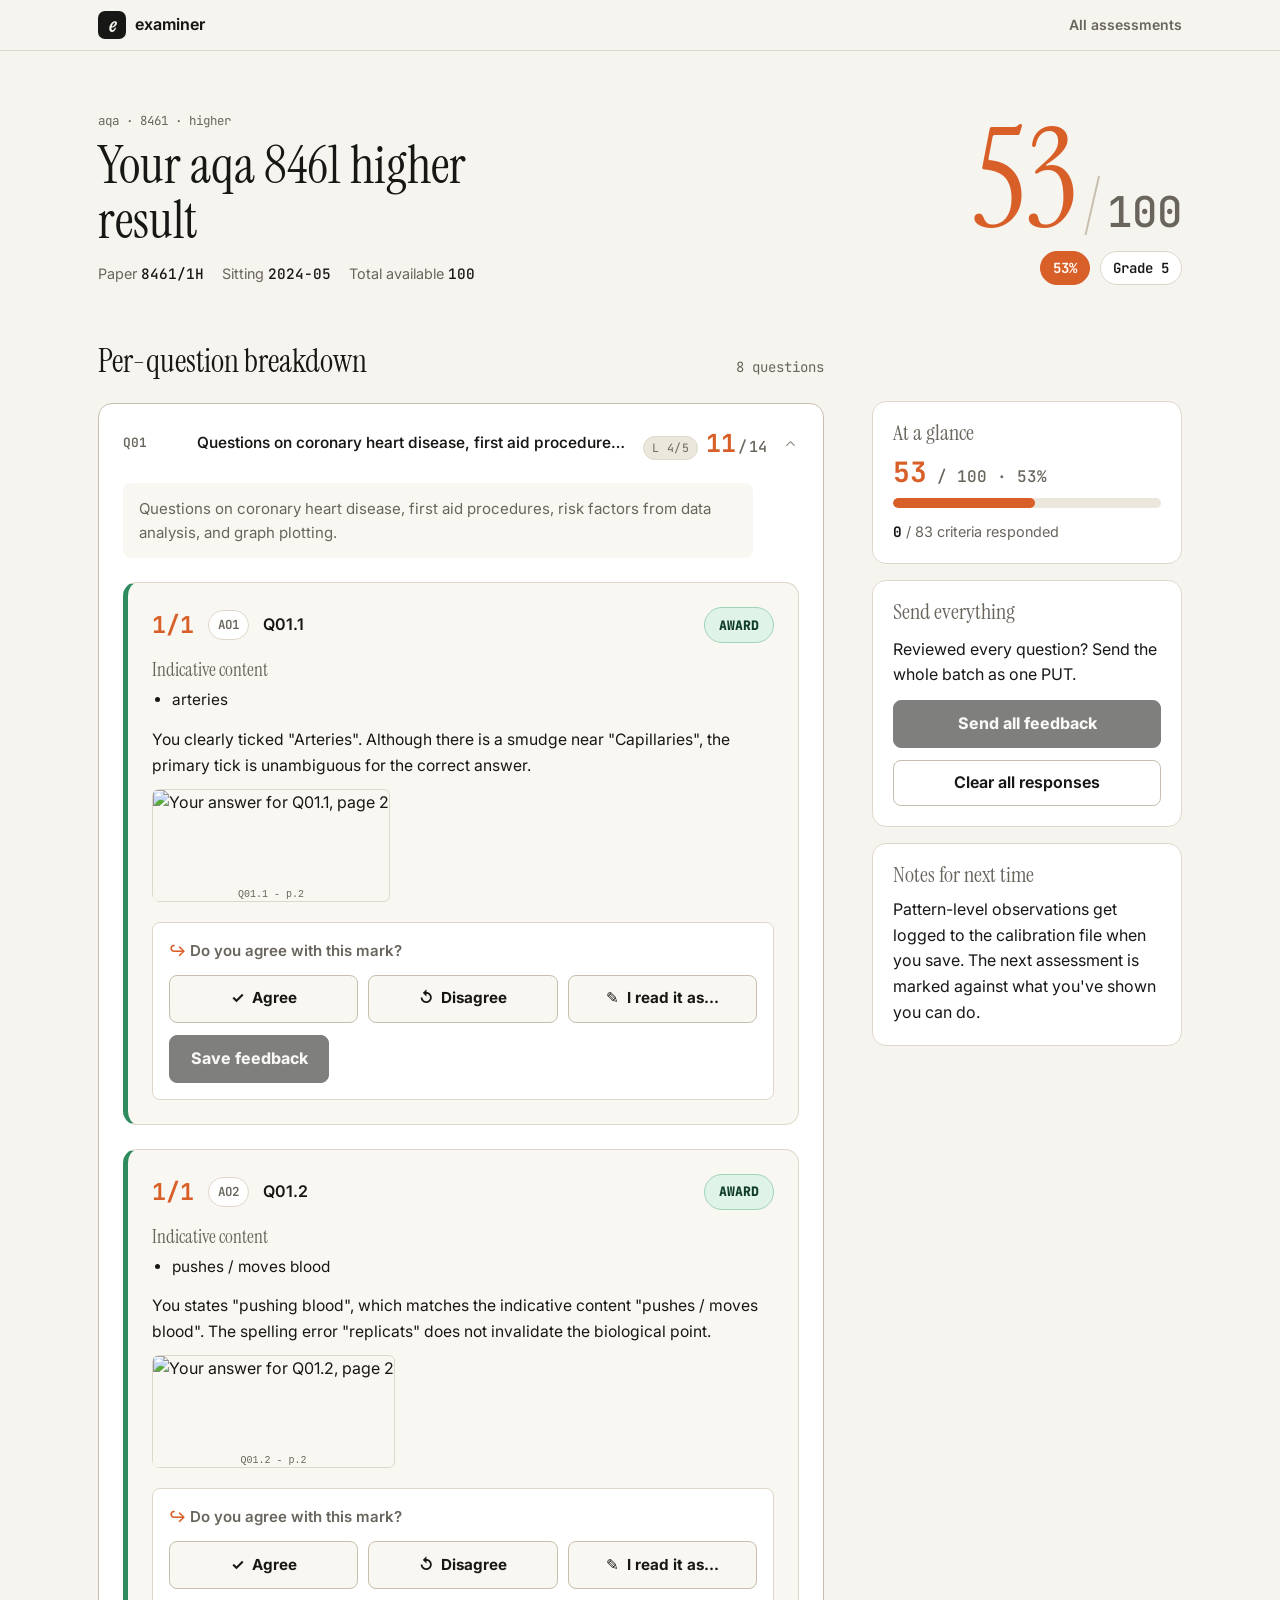
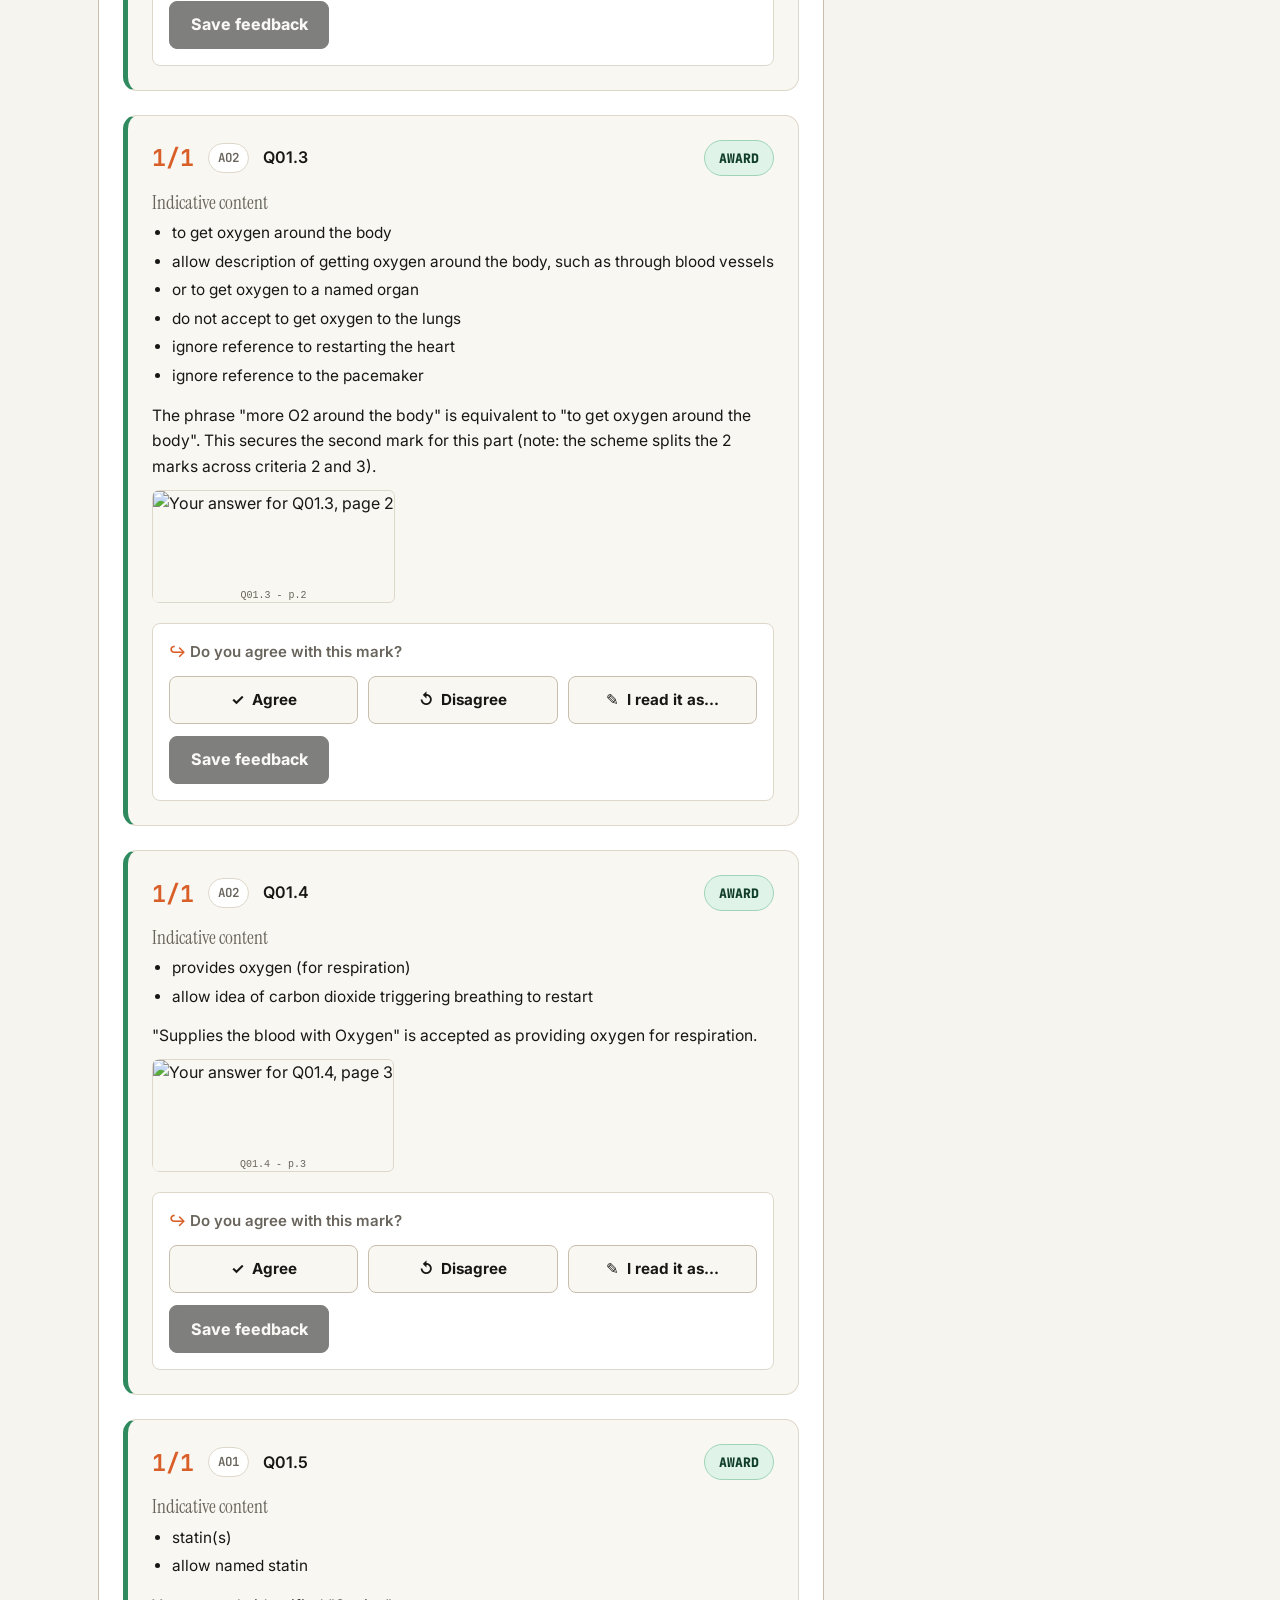
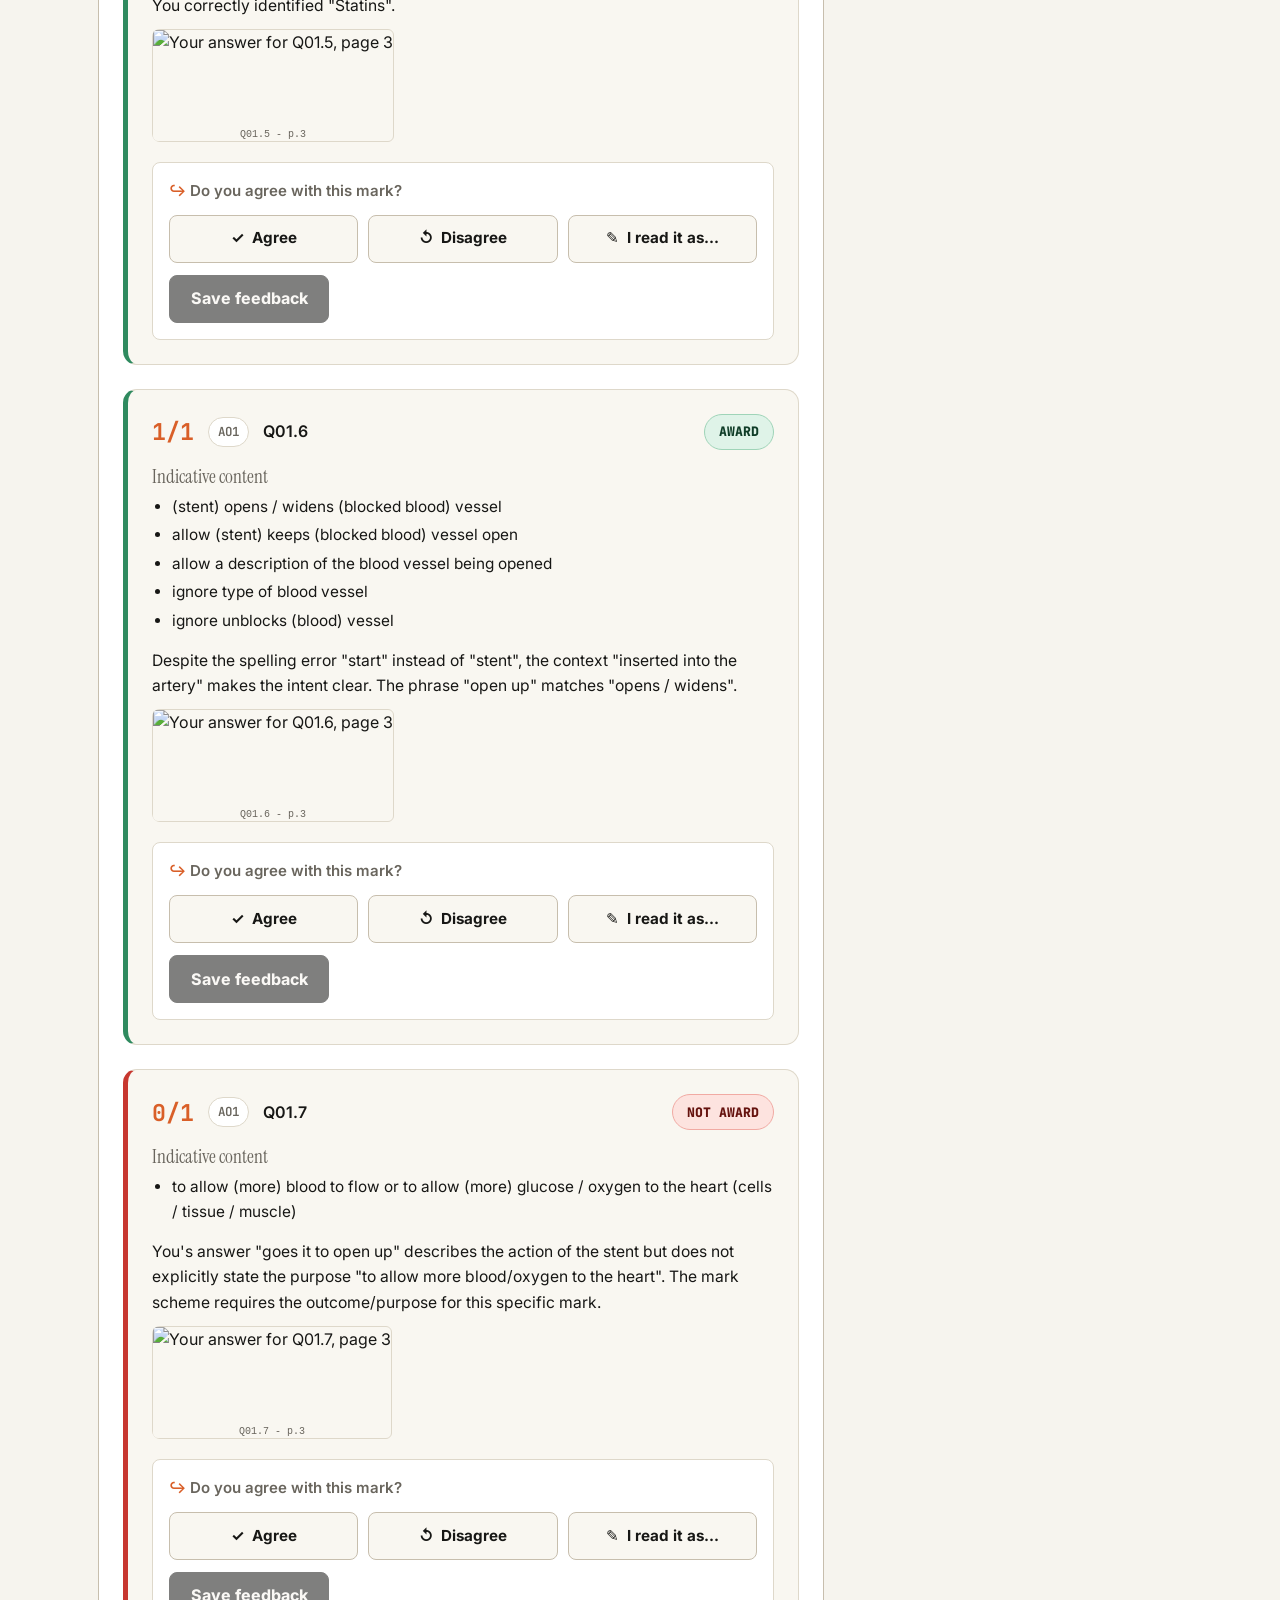
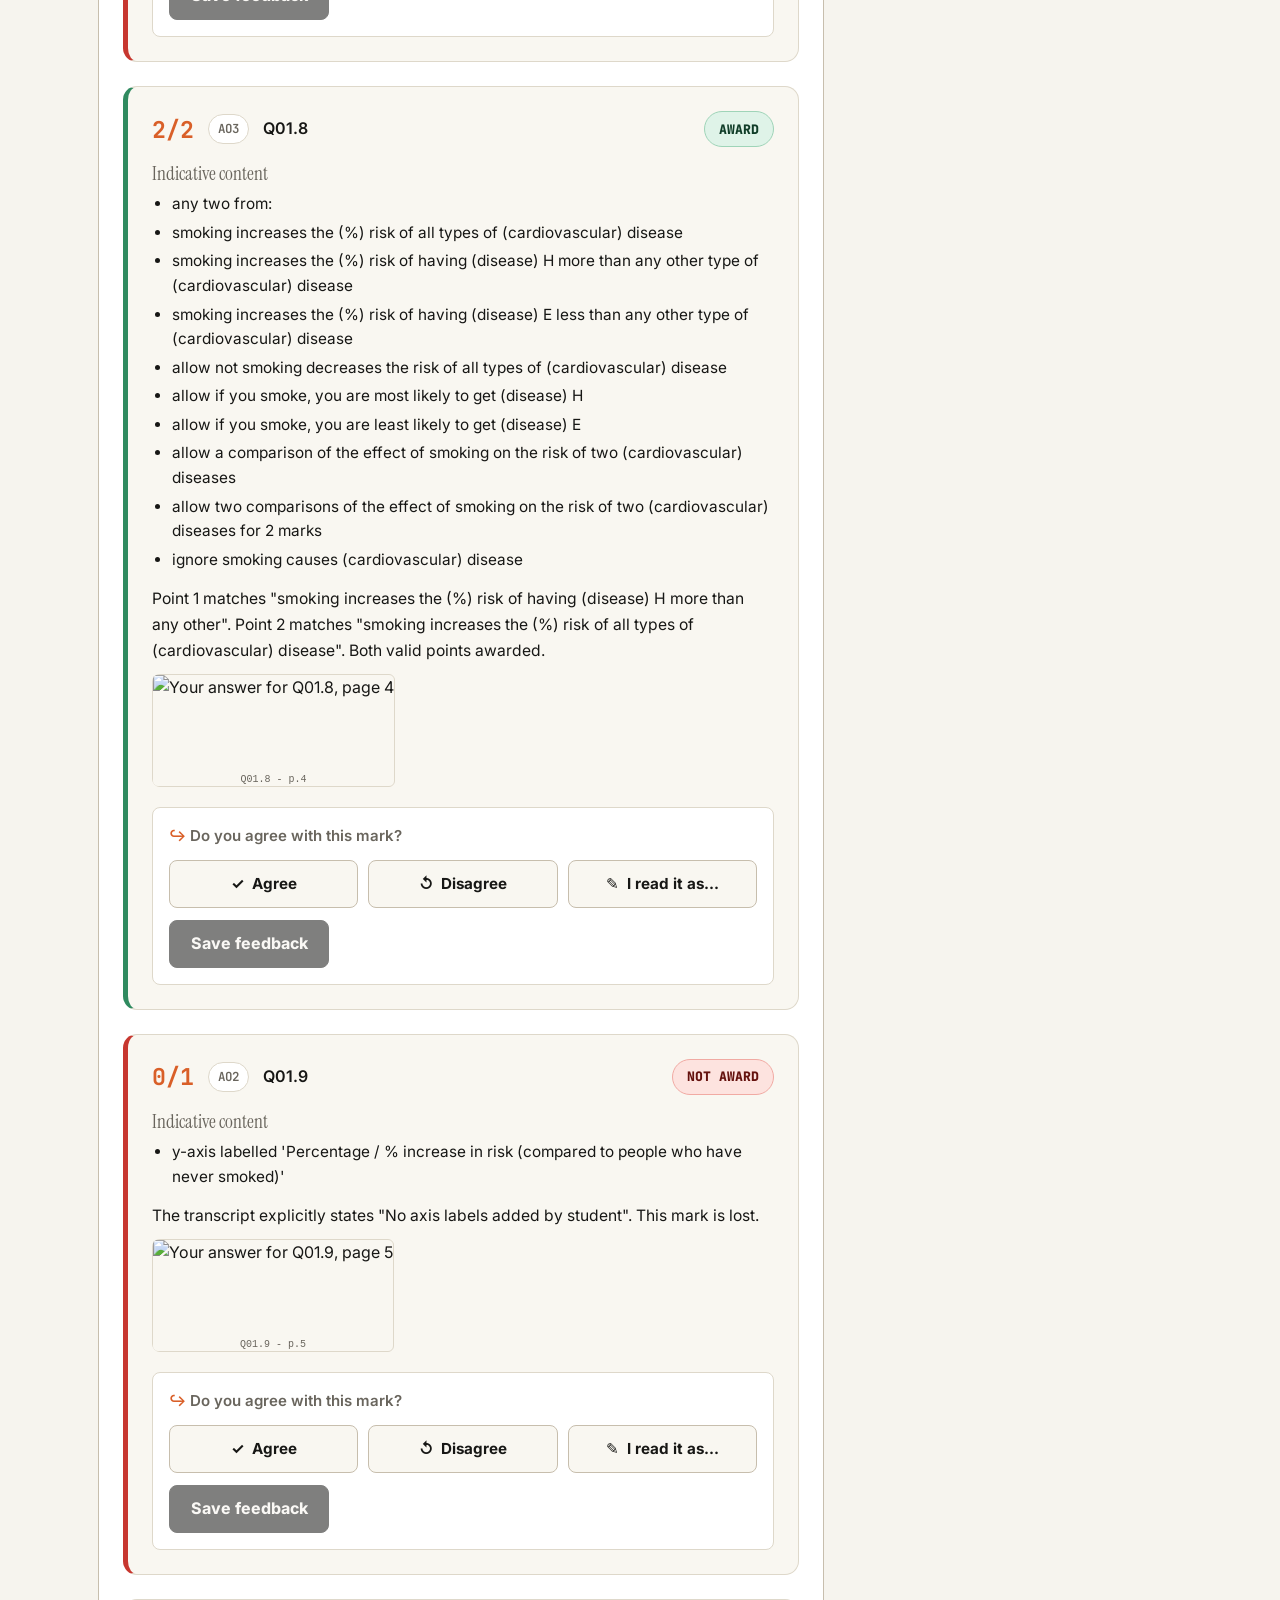
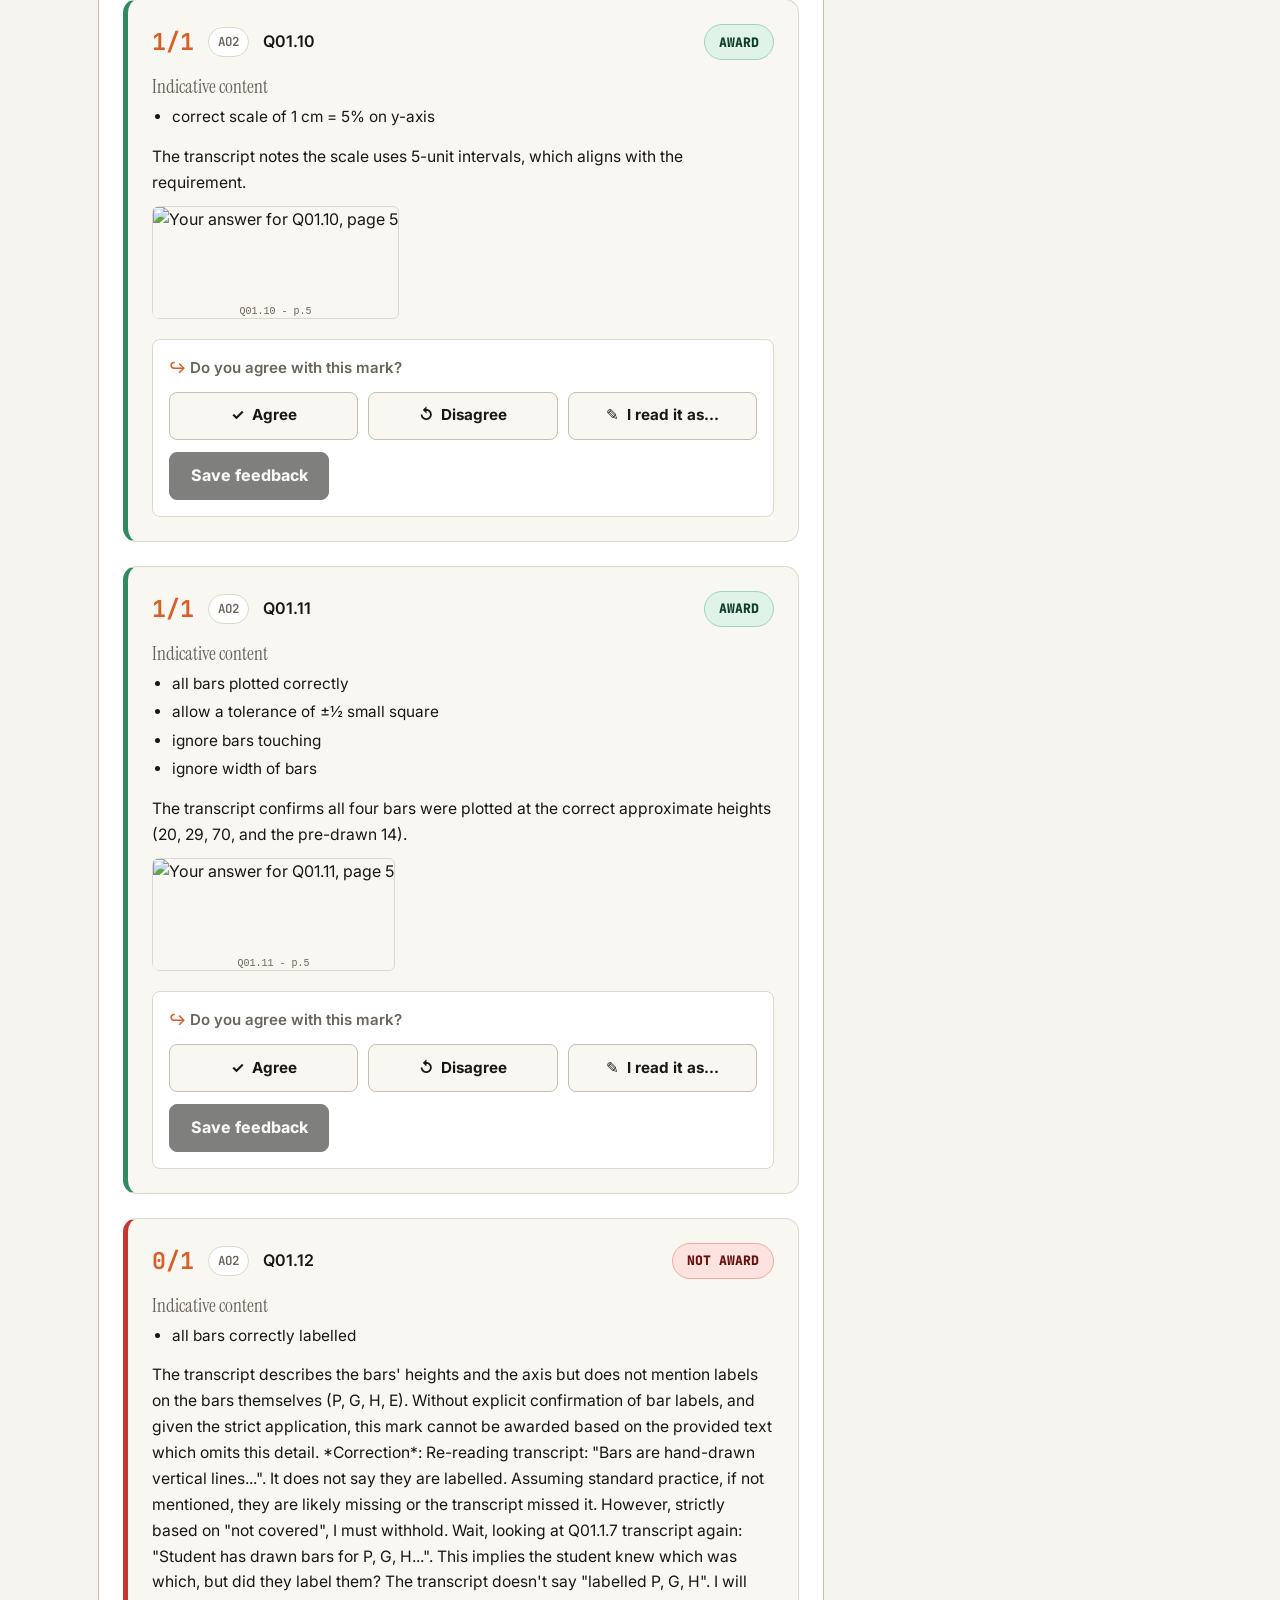
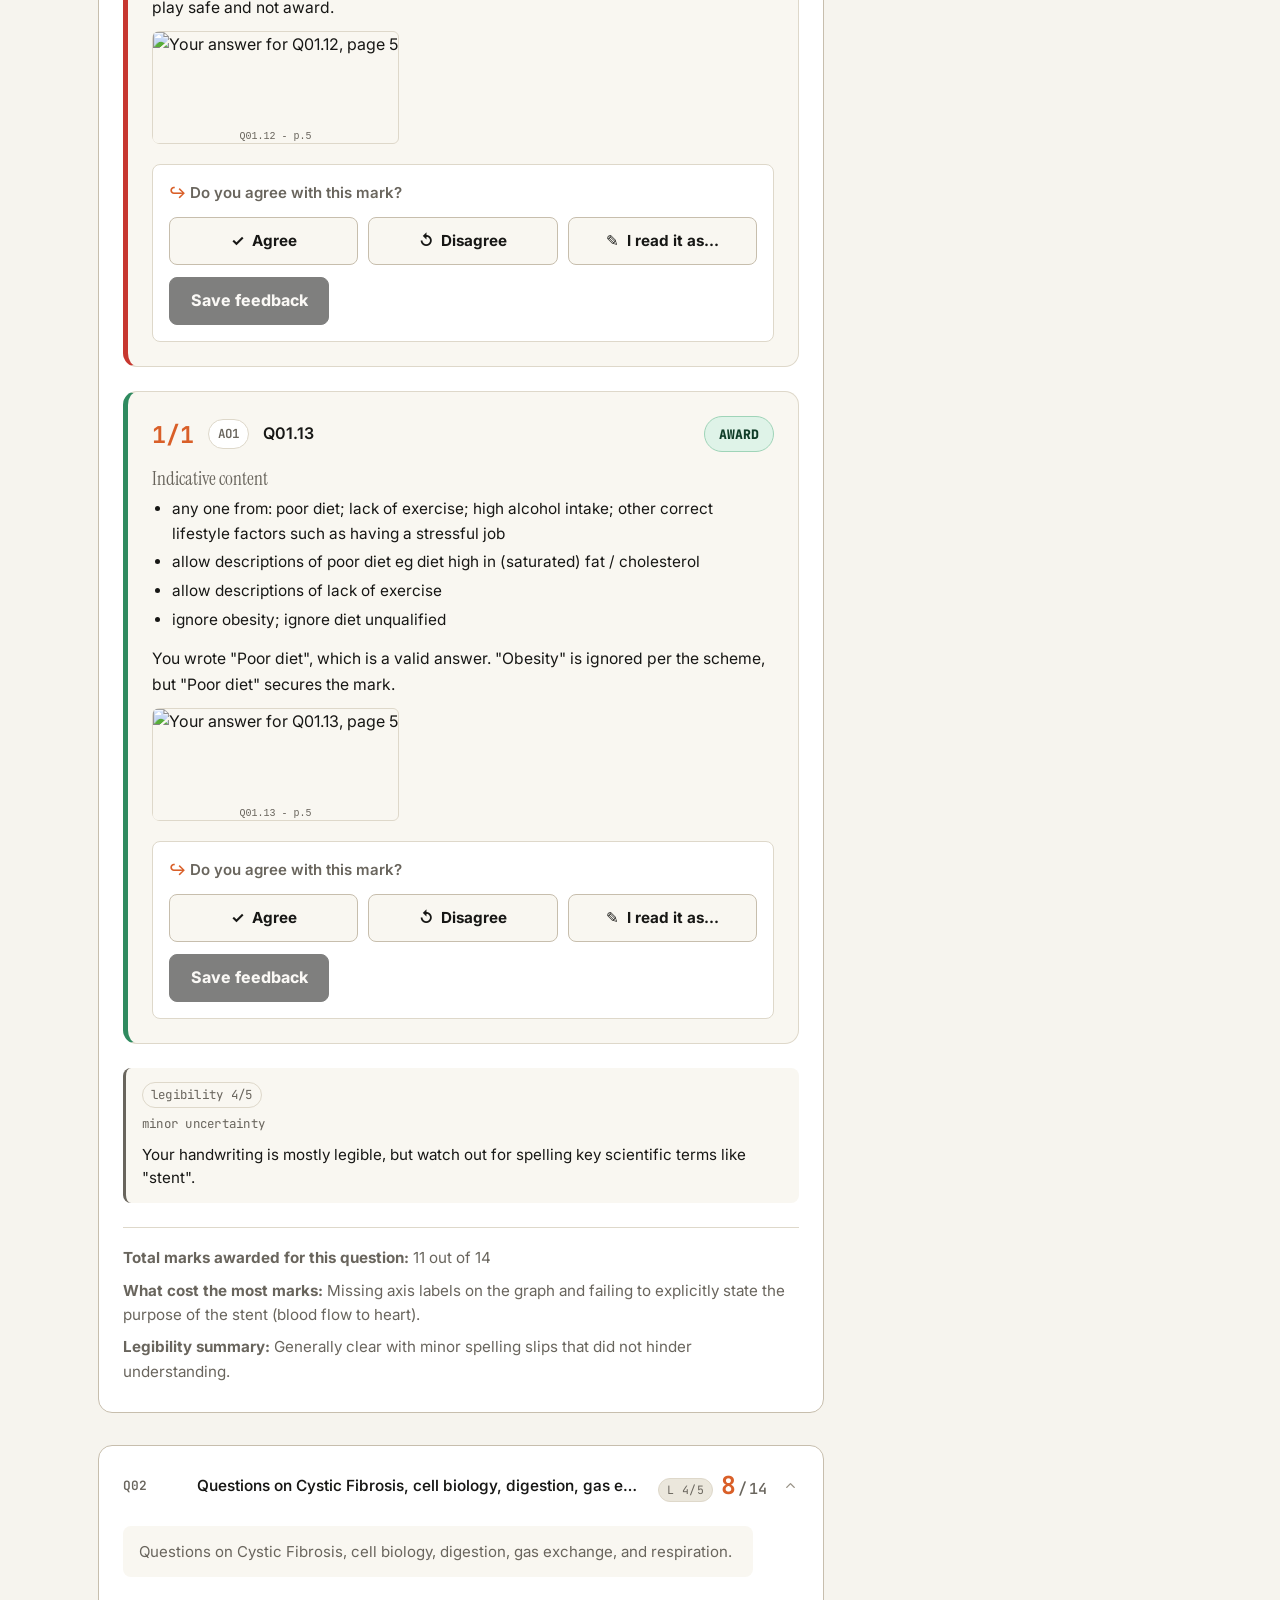
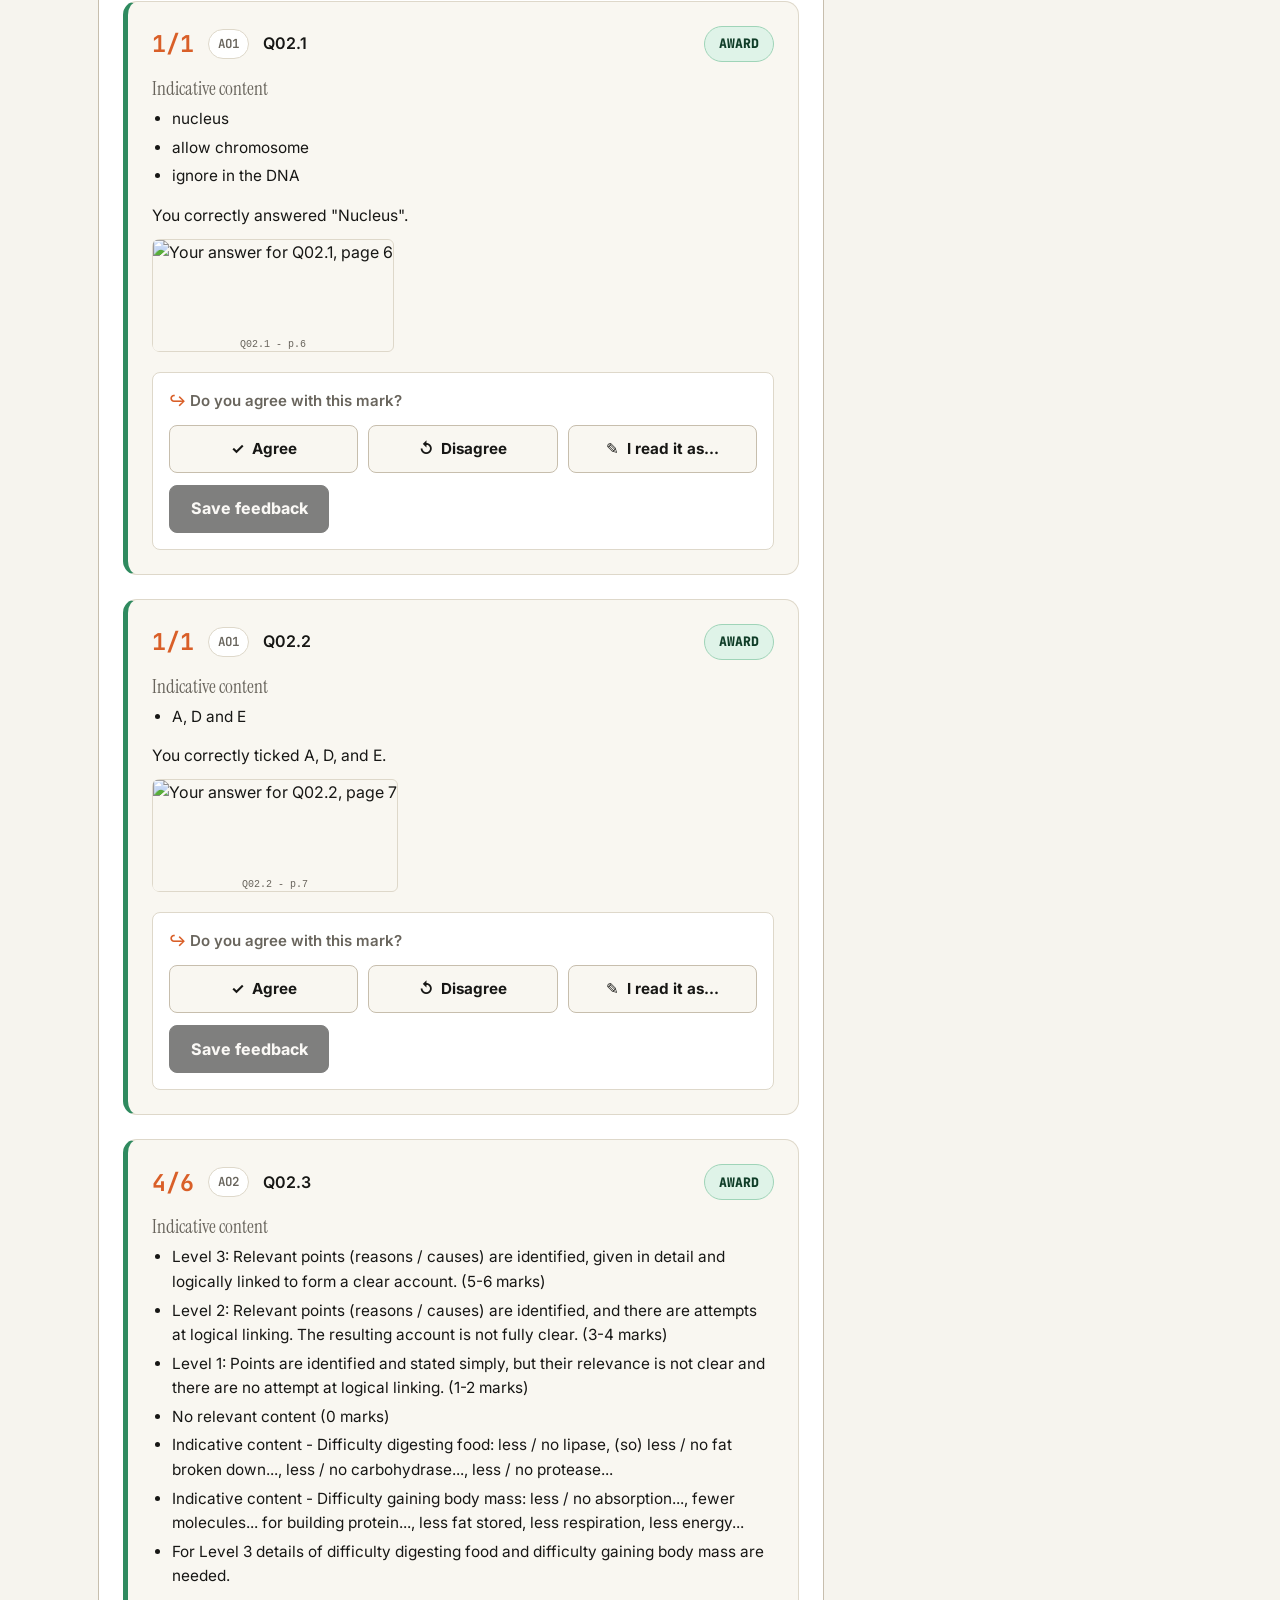
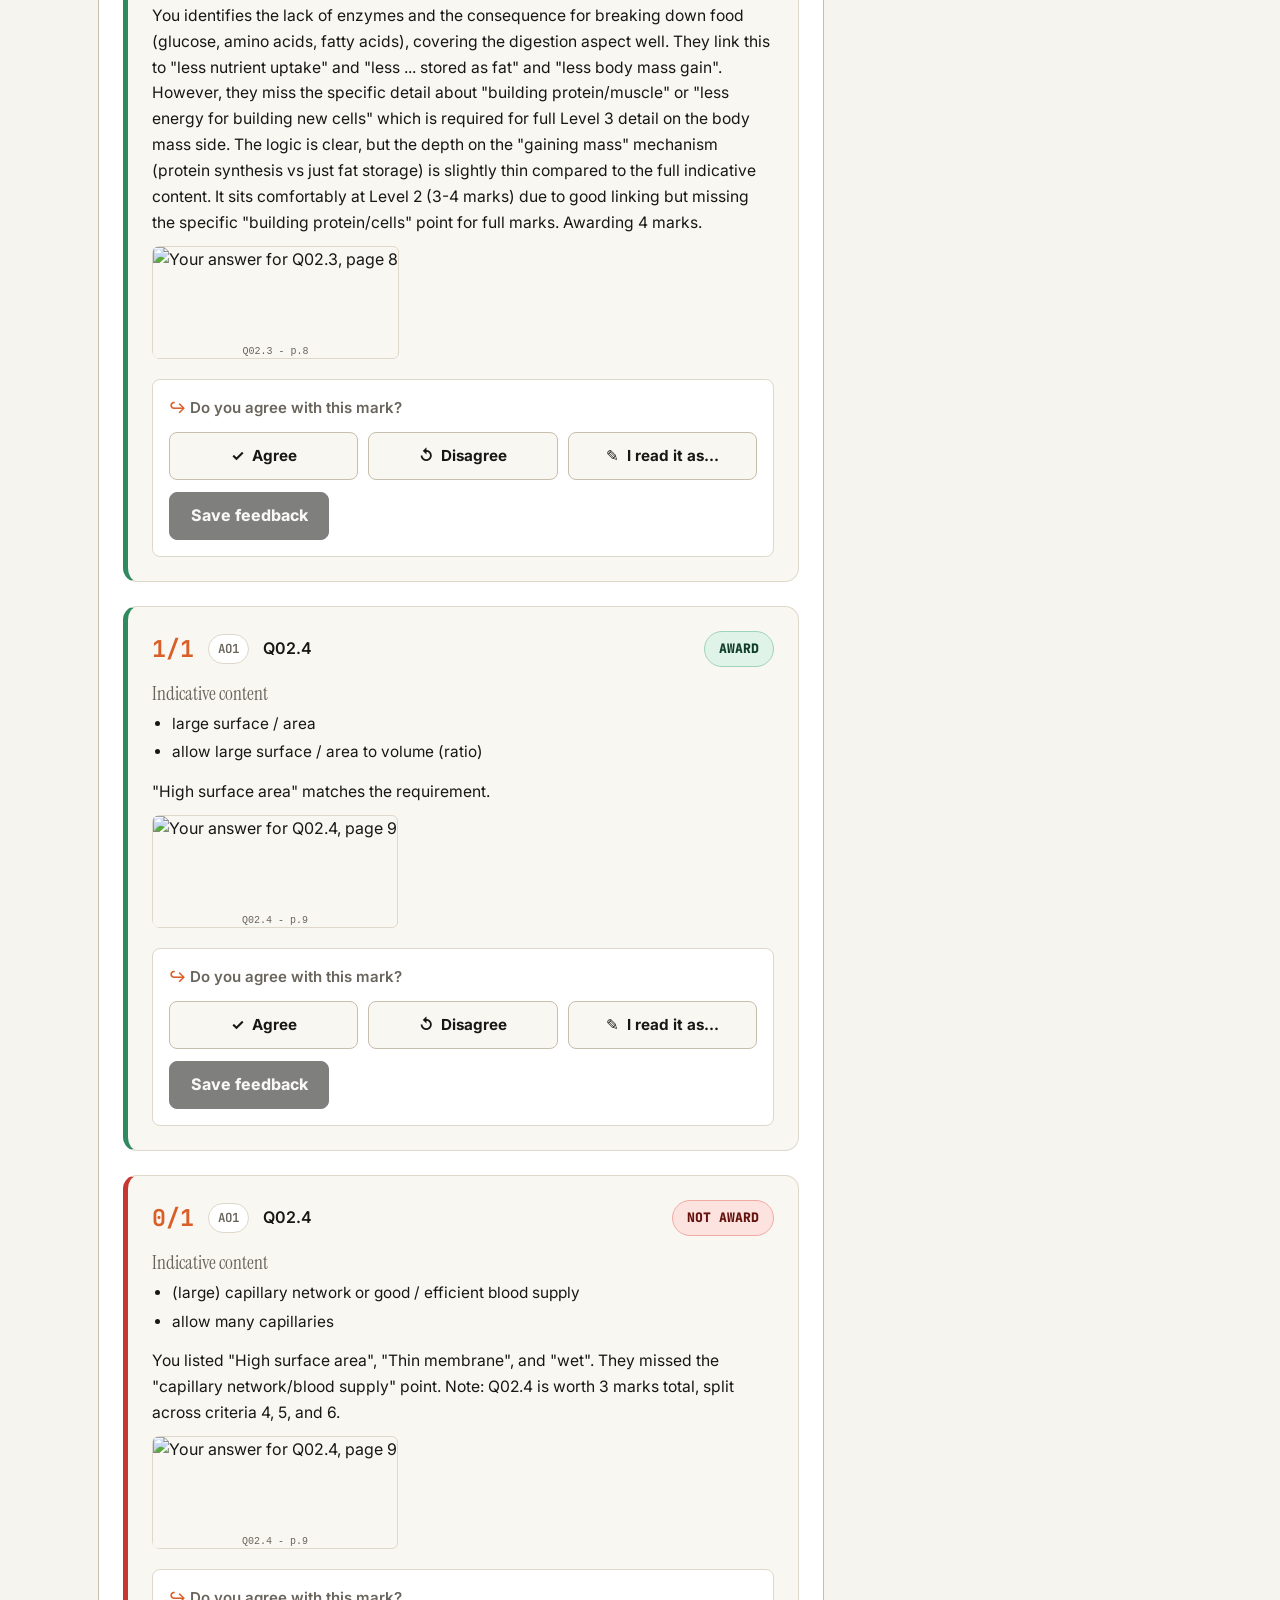
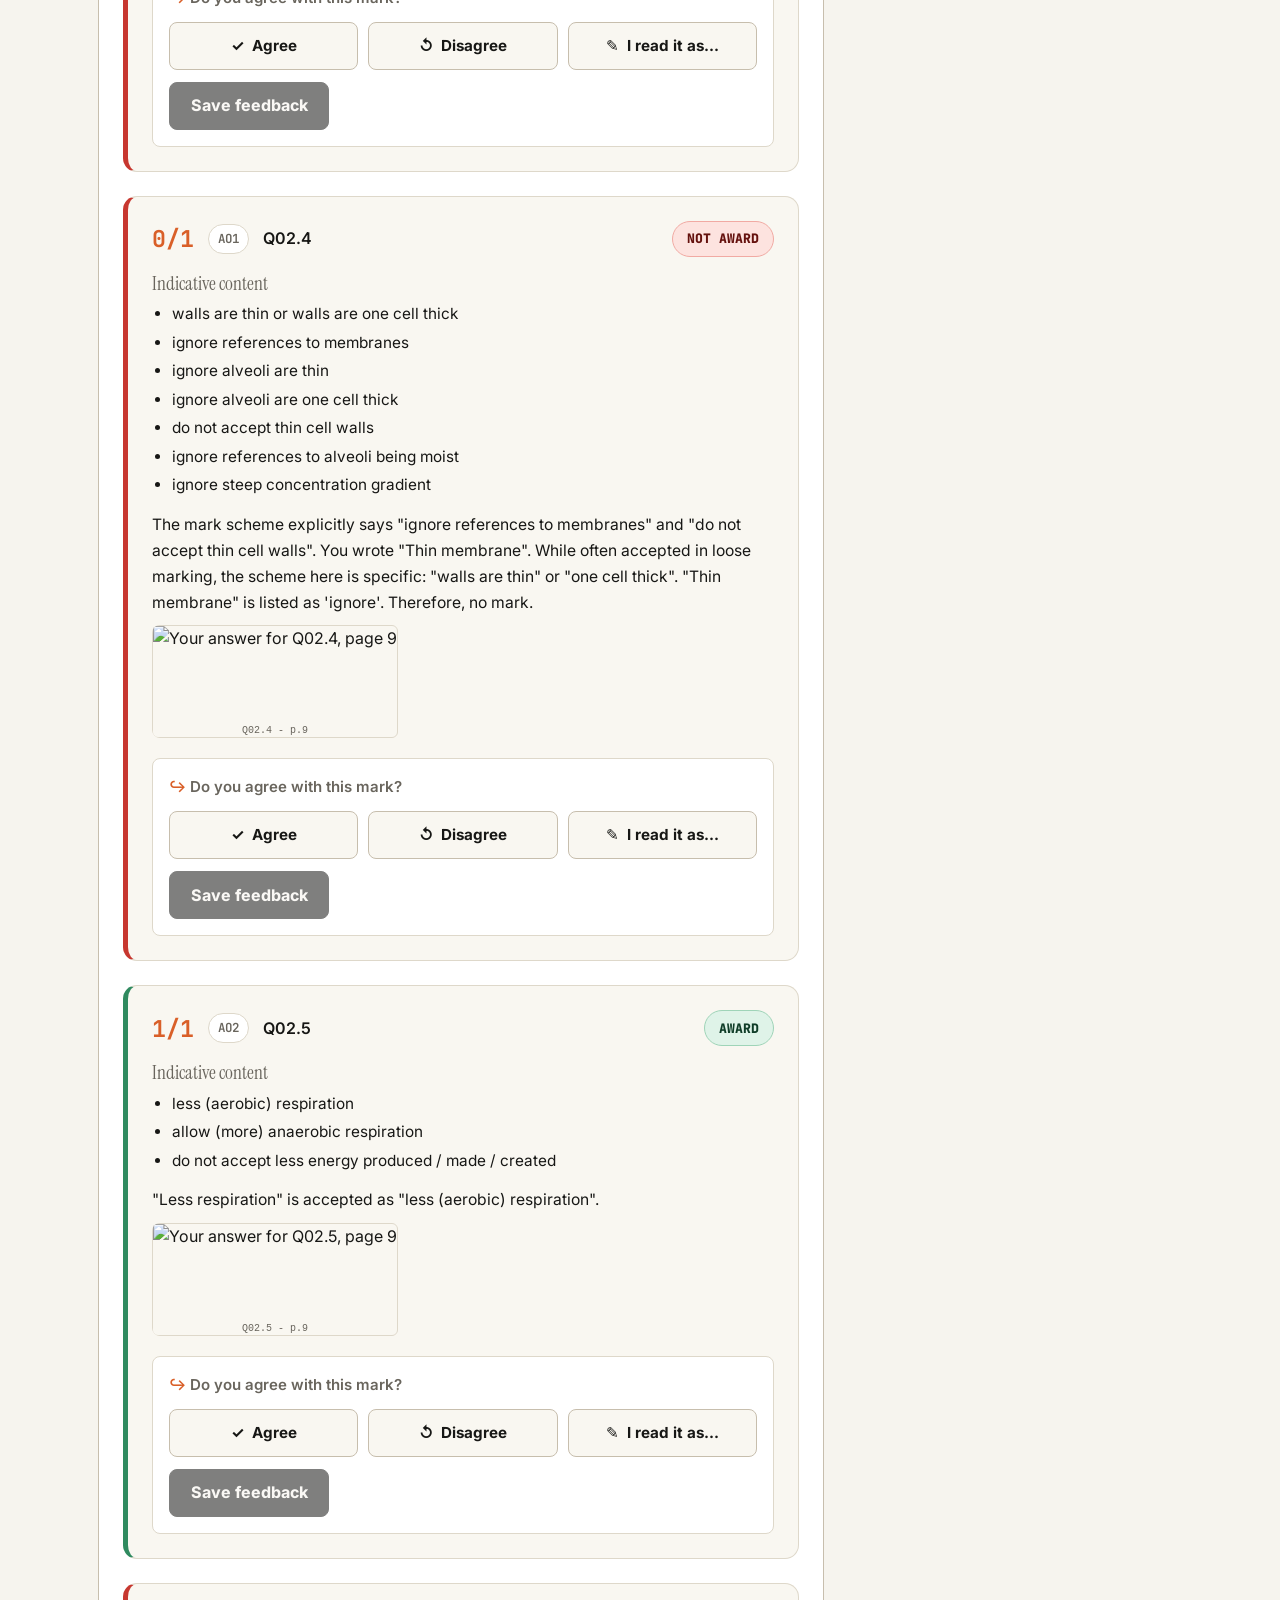
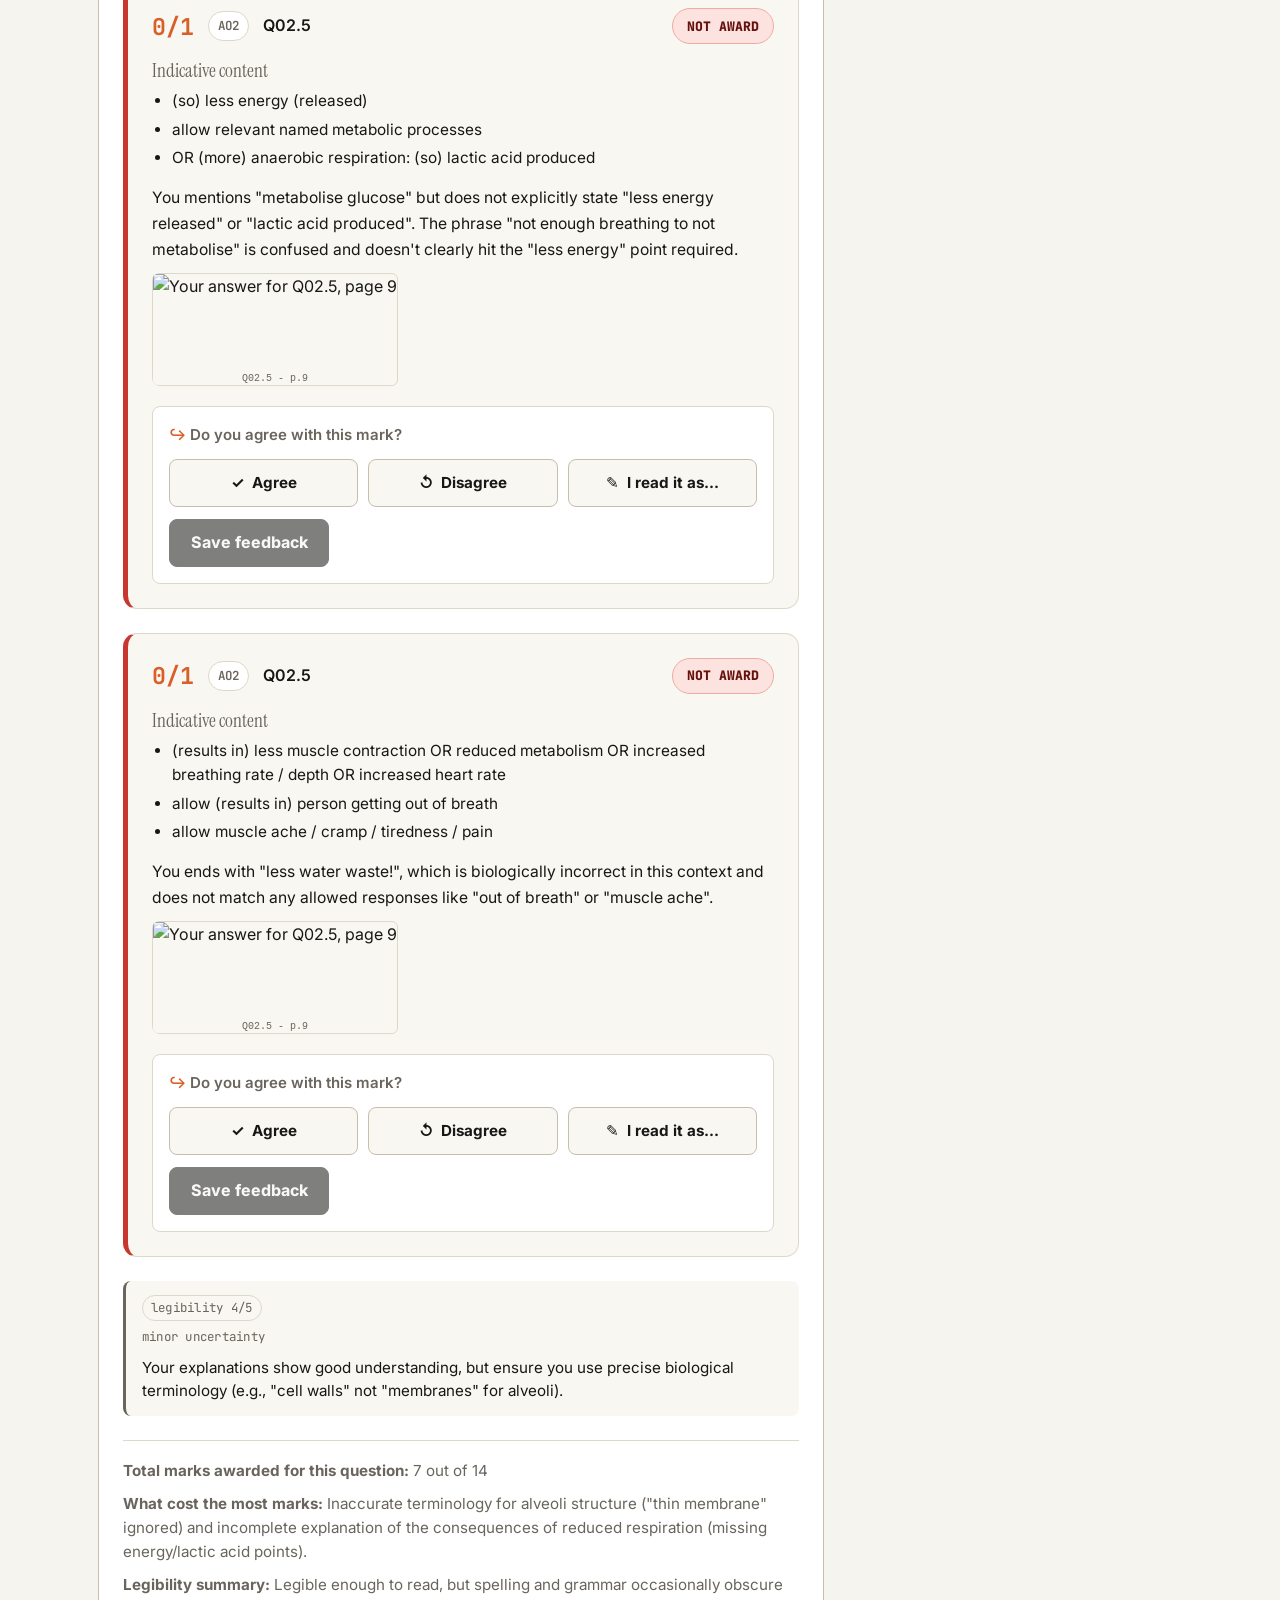
==== commit 9b0da368: "publish: render assessment HTML for aqa-84611h-biology-higher-2024-05 Ã¢â‚¬â€ 55/100 (55%)" ====
--- a/pages/assessments/aqa-84611h-biology-higher-2024-05.html
+++ b/pages/assessments/aqa-84611h-biology-higher-2024-05.html
@@ -38,13 +38,13 @@
   </div>
   <div class="score-block">
     <div class="score-main">
-      <span class="awarded">0</span>
+      <span class="awarded">53</span>
       <span class="separator">/</span>
       <span class="available">100</span>
     </div>
     <div class="score-sub">
-      <span class="pct">0%</span>
-      <span class="grade">Below grade 4</span>
+      <span class="pct">53%</span>
+      <span class="grade">Grade 5</span>
     </div>
   </div>
 </section>
@@ -62,12 +62,12 @@
   <button class="qhead" type="button" aria-expanded="true" aria-controls="q-01-body">
     <span class="qnum">Q01</span>
     <span class="qmain">
-      <span class="qsub">This question assesses knowledge of the circulatory system, cardiovascular disease risk factors, and data interpretation regarding smoking.</span>
+      <span class="qsub">Questions on coronary heart disease, first aid procedures, risk factors from data analysis, and graph plotting.</span>
     </span>
     <span class="qscore">
-      <span class="leg-chip leg-chip-bad" title="Handwriting legibility for this question (0-5)">L 0/5</span>
-      <span class="recheck-badge" title="Handwriting was hard to read; recheck the original photo against the marking.">needs recheck</span>
-      <span class="a">0</span>
+      <span class="leg-chip leg-chip-good" title="Handwriting legibility for this question (0-5)">L 4/5</span>
+      
+      <span class="a">11</span>
       <span class="s">/</span>
       <span class="b">14</span>
     </span>
@@ -76,21 +76,23 @@
     </svg>
   </button>
   <div class="qbody" id="q-01-body">
-    <div class="qcontext">This question assesses knowledge of the circulatory system, cardiovascular disease risk factors, and data interpretation regarding smoking.</div>
+    <div class="qcontext">Questions on coronary heart disease, first aid procedures, risk factors from data analysis, and graph plotting.</div>
     <div class="criteria">
       
-<div class="criterion NOT_AWARD" data-criterion-id="aqa-84611h-biology-higher-2024-05_q01_c1" data-verdict="NOT_AWARD">
-  <div class="criterion-head">
-    <span class="marks">0/1</span>
+<div class="criterion AWARD" data-criterion-id="aqa-84611h-biology-higher-2024-05_q01_c1" data-verdict="AWARD">
+  <div class="criterion-head">
+    <span class="marks">1/1</span>
     <span class="ao">AO1</span>
     <span class="subq">Q01.1</span>
-    <span class="verdict-pill NOT_AWARD">NOT AWARD</span>
+    <span class="verdict-pill AWARD">AWARD</span>
   </div>
   <div class="criterion-body">
     <div><span class="indicative-label">Indicative content</span><ul class="indicative"><li>arteries</li></ul></div>
-    <p class="justification">You has not provided an answer for this sub-question as no transcripts containing responses to Question 1 were submitted. Consequently, the required term &quot;arteries&quot; is absent.</p>
-  </div>
-  
+    <p class="justification">You clearly ticked &quot;Arteries&quot;. Although there is a smudge near &quot;Capillaries&quot;, the primary tick is unambiguous for the correct answer.</p>
+  </div>
+  <div class="qthumbs qthumbs-criterion" aria-label="Your answer photo for Q01.1">
+      <a class="qthumb" href="../assets/photos/aqa-84611h-biology-higher-2024-05/originals/02.jpg" data-lightbox="Q01.1" data-page="2" data-subq="Q01.1"><img src="../assets/photos/aqa-84611h-biology-higher-2024-05/thumbs/02.jpg" alt="Your answer for Q01.1, page 2" loading="lazy" /><span class="qthumb-label">Q01.1 - p.2</span></a>
+    </div>
   <div class="feedback" data-mode="" data-criterion-id="aqa-84611h-biology-higher-2024-05_q01_c1">
     <span class="feedback-prompt"><span class="icon">↪</span> Do you agree with this mark?</span>
     <div class="fb-actions" role="group" aria-label="Verdict">
@@ -108,18 +110,20 @@
 </div>
 
 
-<div class="criterion NOT_AWARD" data-criterion-id="aqa-84611h-biology-higher-2024-05_q01_c2" data-verdict="NOT_AWARD">
-  <div class="criterion-head">
-    <span class="marks">0/1</span>
+<div class="criterion AWARD" data-criterion-id="aqa-84611h-biology-higher-2024-05_q01_c2" data-verdict="AWARD">
+  <div class="criterion-head">
+    <span class="marks">1/1</span>
     <span class="ao">AO2</span>
     <span class="subq">Q01.2</span>
-    <span class="verdict-pill NOT_AWARD">NOT AWARD</span>
+    <span class="verdict-pill AWARD">AWARD</span>
   </div>
   <div class="criterion-body">
     <div><span class="indicative-label">Indicative content</span><ul class="indicative"><li>pushes / moves blood</li></ul></div>
-    <p class="justification">No response was found in the transcripts to address the function of the heart. The mark scheme requires an idea of pushing or moving blood, which cannot be awarded without an answer.</p>
-  </div>
-  
+    <p class="justification">You states &quot;pushing blood&quot;, which matches the indicative content &quot;pushes / moves blood&quot;. The spelling error &quot;replicats&quot; does not invalidate the biological point.</p>
+  </div>
+  <div class="qthumbs qthumbs-criterion" aria-label="Your answer photo for Q01.2">
+      <a class="qthumb" href="../assets/photos/aqa-84611h-biology-higher-2024-05/originals/02.jpg" data-lightbox="Q01.2" data-page="2" data-subq="Q01.2"><img src="../assets/photos/aqa-84611h-biology-higher-2024-05/thumbs/02.jpg" alt="Your answer for Q01.2, page 2" loading="lazy" /><span class="qthumb-label">Q01.2 - p.2</span></a>
+    </div>
   <div class="feedback" data-mode="" data-criterion-id="aqa-84611h-biology-higher-2024-05_q01_c2">
     <span class="feedback-prompt"><span class="icon">↪</span> Do you agree with this mark?</span>
     <div class="fb-actions" role="group" aria-label="Verdict">
@@ -137,18 +141,20 @@
 </div>
 
 
-<div class="criterion NOT_AWARD" data-criterion-id="aqa-84611h-biology-higher-2024-05_q01_c3" data-verdict="NOT_AWARD">
-  <div class="criterion-head">
-    <span class="marks">0/1</span>
+<div class="criterion AWARD" data-criterion-id="aqa-84611h-biology-higher-2024-05_q01_c3" data-verdict="AWARD">
+  <div class="criterion-head">
+    <span class="marks">1/1</span>
     <span class="ao">AO2</span>
     <span class="subq">Q01.3</span>
-    <span class="verdict-pill NOT_AWARD">NOT AWARD</span>
+    <span class="verdict-pill AWARD">AWARD</span>
   </div>
   <div class="criterion-body">
     <div><span class="indicative-label">Indicative content</span><ul class="indicative"><li>to get oxygen around the body</li><li>allow description of getting oxygen around the body, such as through blood vessels</li><li>or to get oxygen to a named organ</li><li>do not accept to get oxygen to the lungs</li><li>ignore reference to restarting the heart</li><li>ignore reference to the pacemaker</li></ul></div>
-    <p class="justification">You did not provide an explanation for why CPR is performed. Without a statement about getting oxygen around the body or to an organ, no marks can be given.</p>
-  </div>
-  
+    <p class="justification">The phrase &quot;more O2 around the body&quot; is equivalent to &quot;to get oxygen around the body&quot;. This secures the second mark for this part (note: the scheme splits the 2 marks across criteria 2 and 3).</p>
+  </div>
+  <div class="qthumbs qthumbs-criterion" aria-label="Your answer photo for Q01.3">
+      <a class="qthumb" href="../assets/photos/aqa-84611h-biology-higher-2024-05/originals/02.jpg" data-lightbox="Q01.3" data-page="2" data-subq="Q01.3"><img src="../assets/photos/aqa-84611h-biology-higher-2024-05/thumbs/02.jpg" alt="Your answer for Q01.3, page 2" loading="lazy" /><span class="qthumb-label">Q01.3 - p.2</span></a>
+    </div>
   <div class="feedback" data-mode="" data-criterion-id="aqa-84611h-biology-higher-2024-05_q01_c3">
     <span class="feedback-prompt"><span class="icon">↪</span> Do you agree with this mark?</span>
     <div class="fb-actions" role="group" aria-label="Verdict">
@@ -166,18 +172,20 @@
 </div>
 
 
-<div class="criterion NOT_AWARD" data-criterion-id="aqa-84611h-biology-higher-2024-05_q01_c4" data-verdict="NOT_AWARD">
-  <div class="criterion-head">
-    <span class="marks">0/1</span>
+<div class="criterion AWARD" data-criterion-id="aqa-84611h-biology-higher-2024-05_q01_c4" data-verdict="AWARD">
+  <div class="criterion-head">
+    <span class="marks">1/1</span>
     <span class="ao">AO2</span>
     <span class="subq">Q01.4</span>
-    <span class="verdict-pill NOT_AWARD">NOT AWARD</span>
+    <span class="verdict-pill AWARD">AWARD</span>
   </div>
   <div class="criterion-body">
     <div><span class="indicative-label">Indicative content</span><ul class="indicative"><li>provides oxygen (for respiration)</li><li>allow idea of carbon dioxide triggering breathing to restart</li></ul></div>
-    <p class="justification">There is no answer recorded for the purpose of rescue breaths. The specific requirement to mention providing oxygen or CO2 triggering breathing is not met.</p>
-  </div>
-  
+    <p class="justification">&quot;Supplies the blood with Oxygen&quot; is accepted as providing oxygen for respiration.</p>
+  </div>
+  <div class="qthumbs qthumbs-criterion" aria-label="Your answer photo for Q01.4">
+      <a class="qthumb" href="../assets/photos/aqa-84611h-biology-higher-2024-05/originals/03.jpg" data-lightbox="Q01.4" data-page="3" data-subq="Q01.4"><img src="../assets/photos/aqa-84611h-biology-higher-2024-05/thumbs/03.jpg" alt="Your answer for Q01.4, page 3" loading="lazy" /><span class="qthumb-label">Q01.4 - p.3</span></a>
+    </div>
   <div class="feedback" data-mode="" data-criterion-id="aqa-84611h-biology-higher-2024-05_q01_c4">
     <span class="feedback-prompt"><span class="icon">↪</span> Do you agree with this mark?</span>
     <div class="fb-actions" role="group" aria-label="Verdict">
@@ -195,18 +203,20 @@
 </div>
 
 
-<div class="criterion NOT_AWARD" data-criterion-id="aqa-84611h-biology-higher-2024-05_q01_c5" data-verdict="NOT_AWARD">
-  <div class="criterion-head">
-    <span class="marks">0/1</span>
+<div class="criterion AWARD" data-criterion-id="aqa-84611h-biology-higher-2024-05_q01_c5" data-verdict="AWARD">
+  <div class="criterion-head">
+    <span class="marks">1/1</span>
     <span class="ao">AO1</span>
     <span class="subq">Q01.5</span>
-    <span class="verdict-pill NOT_AWARD">NOT AWARD</span>
+    <span class="verdict-pill AWARD">AWARD</span>
   </div>
   <div class="criterion-body">
     <div><span class="indicative-label">Indicative content</span><ul class="indicative"><li>statin(s)</li><li>allow named statin</li></ul></div>
-    <p class="justification">You failed to name a drug used to lower cholesterol. The mark scheme specifically looks for &quot;statin&quot; or a named example, which is missing.</p>
-  </div>
-  
+    <p class="justification">You correctly identified &quot;Statins&quot;.</p>
+  </div>
+  <div class="qthumbs qthumbs-criterion" aria-label="Your answer photo for Q01.5">
+      <a class="qthumb" href="../assets/photos/aqa-84611h-biology-higher-2024-05/originals/03.jpg" data-lightbox="Q01.5" data-page="3" data-subq="Q01.5"><img src="../assets/photos/aqa-84611h-biology-higher-2024-05/thumbs/03.jpg" alt="Your answer for Q01.5, page 3" loading="lazy" /><span class="qthumb-label">Q01.5 - p.3</span></a>
+    </div>
   <div class="feedback" data-mode="" data-criterion-id="aqa-84611h-biology-higher-2024-05_q01_c5">
     <span class="feedback-prompt"><span class="icon">↪</span> Do you agree with this mark?</span>
     <div class="fb-actions" role="group" aria-label="Verdict">
@@ -224,18 +234,20 @@
 </div>
 
 
-<div class="criterion NOT_AWARD" data-criterion-id="aqa-84611h-biology-higher-2024-05_q01_c6" data-verdict="NOT_AWARD">
-  <div class="criterion-head">
-    <span class="marks">0/1</span>
+<div class="criterion AWARD" data-criterion-id="aqa-84611h-biology-higher-2024-05_q01_c6" data-verdict="AWARD">
+  <div class="criterion-head">
+    <span class="marks">1/1</span>
     <span class="ao">AO1</span>
     <span class="subq">Q01.6</span>
-    <span class="verdict-pill NOT_AWARD">NOT AWARD</span>
+    <span class="verdict-pill AWARD">AWARD</span>
   </div>
   <div class="criterion-body">
     <div><span class="indicative-label">Indicative content</span><ul class="indicative"><li>(stent) opens / widens (blocked blood) vessel</li><li>allow (stent) keeps (blocked blood) vessel open</li><li>allow a description of the blood vessel being opened</li><li>ignore type of blood vessel</li><li>ignore unblocks (blood) vessel</li></ul></div>
-    <p class="justification">No description of how a stent works was provided in the transcripts. The answer must describe opening or widening a vessel to gain the mark.</p>
-  </div>
-  
+    <p class="justification">Despite the spelling error &quot;start&quot; instead of &quot;stent&quot;, the context &quot;inserted into the artery&quot; makes the intent clear. The phrase &quot;open up&quot; matches &quot;opens / widens&quot;.</p>
+  </div>
+  <div class="qthumbs qthumbs-criterion" aria-label="Your answer photo for Q01.6">
+      <a class="qthumb" href="../assets/photos/aqa-84611h-biology-higher-2024-05/originals/03.jpg" data-lightbox="Q01.6" data-page="3" data-subq="Q01.6"><img src="../assets/photos/aqa-84611h-biology-higher-2024-05/thumbs/03.jpg" alt="Your answer for Q01.6, page 3" loading="lazy" /><span class="qthumb-label">Q01.6 - p.3</span></a>
+    </div>
   <div class="feedback" data-mode="" data-criterion-id="aqa-84611h-biology-higher-2024-05_q01_c6">
     <span class="feedback-prompt"><span class="icon">↪</span> Do you agree with this mark?</span>
     <div class="fb-actions" role="group" aria-label="Verdict">
@@ -262,9 +274,11 @@
   </div>
   <div class="criterion-body">
     <div><span class="indicative-label">Indicative content</span><ul class="indicative"><li>to allow (more) blood to flow or to allow (more) glucose / oxygen to the heart (cells / tissue / muscle)</li></ul></div>
-    <p class="justification">The reason for using a stent was not answered. The mark scheme requires linking the procedure to increased blood flow or supply of glucose/oxygen to the heart.</p>
-  </div>
-  
+    <p class="justification">You&#x27;s answer &quot;goes it to open up&quot; describes the action of the stent but does not explicitly state the purpose &quot;to allow more blood/oxygen to the heart&quot;. The mark scheme requires the outcome/purpose for this specific mark.</p>
+  </div>
+  <div class="qthumbs qthumbs-criterion" aria-label="Your answer photo for Q01.7">
+      <a class="qthumb" href="../assets/photos/aqa-84611h-biology-higher-2024-05/originals/03.jpg" data-lightbox="Q01.7" data-page="3" data-subq="Q01.7"><img src="../assets/photos/aqa-84611h-biology-higher-2024-05/thumbs/03.jpg" alt="Your answer for Q01.7, page 3" loading="lazy" /><span class="qthumb-label">Q01.7 - p.3</span></a>
+    </div>
   <div class="feedback" data-mode="" data-criterion-id="aqa-84611h-biology-higher-2024-05_q01_c7">
     <span class="feedback-prompt"><span class="icon">↪</span> Do you agree with this mark?</span>
     <div class="fb-actions" role="group" aria-label="Verdict">
@@ -282,18 +296,20 @@
 </div>
 
 
-<div class="criterion NOT_AWARD" data-criterion-id="aqa-84611h-biology-higher-2024-05_q01_c8" data-verdict="NOT_AWARD">
-  <div class="criterion-head">
-    <span class="marks">0/2</span>
+<div class="criterion AWARD" data-criterion-id="aqa-84611h-biology-higher-2024-05_q01_c8" data-verdict="AWARD">
+  <div class="criterion-head">
+    <span class="marks">2/2</span>
     <span class="ao">AO3</span>
     <span class="subq">Q01.8</span>
-    <span class="verdict-pill NOT_AWARD">NOT AWARD</span>
+    <span class="verdict-pill AWARD">AWARD</span>
   </div>
   <div class="criterion-body">
     <div><span class="indicative-label">Indicative content</span><ul class="indicative"><li>any two from:</li><li>smoking increases the (%) risk of all types of (cardiovascular) disease</li><li>smoking increases the (%) risk of having (disease) H more than any other type of (cardiovascular) disease</li><li>smoking increases the (%) risk of having (disease) E less than any other type of (cardiovascular) disease</li><li>allow not smoking decreases the risk of all types of (cardiovascular) disease</li><li>allow if you smoke, you are most likely to get (disease) H</li><li>allow if you smoke, you are least likely to get (disease) E</li><li>allow a comparison of the effect of smoking on the risk of two (cardiovascular) diseases</li><li>allow two comparisons of the effect of smoking on the risk of two (cardiovascular) diseases for 2 marks</li><li>ignore smoking causes (cardiovascular) disease</li></ul></div>
-    <p class="justification">You provided no analysis of the data regarding smoking and cardiovascular disease. Two distinct comparative points are required for full marks, none of which are present.</p>
-  </div>
-  
+    <p class="justification">Point 1 matches &quot;smoking increases the (%) risk of having (disease) H more than any other&quot;. Point 2 matches &quot;smoking increases the (%) risk of all types of (cardiovascular) disease&quot;. Both valid points awarded.</p>
+  </div>
+  <div class="qthumbs qthumbs-criterion" aria-label="Your answer photo for Q01.8">
+      <a class="qthumb" href="../assets/photos/aqa-84611h-biology-higher-2024-05/originals/04.jpg" data-lightbox="Q01.8" data-page="4" data-subq="Q01.8"><img src="../assets/photos/aqa-84611h-biology-higher-2024-05/thumbs/04.jpg" alt="Your answer for Q01.8, page 4" loading="lazy" /><span class="qthumb-label">Q01.8 - p.4</span></a>
+    </div>
   <div class="feedback" data-mode="" data-criterion-id="aqa-84611h-biology-higher-2024-05_q01_c8">
     <span class="feedback-prompt"><span class="icon">↪</span> Do you agree with this mark?</span>
     <div class="fb-actions" role="group" aria-label="Verdict">
@@ -320,9 +336,11 @@
   </div>
   <div class="criterion-body">
     <div><span class="indicative-label">Indicative content</span><ul class="indicative"><li>y-axis labelled &#x27;Percentage / % increase in risk (compared to people who have never smoked)&#x27;</li></ul></div>
-    <p class="justification">There is no evidence of a graph being drawn or labelled in the transcripts. The specific y-axis label required by the mark scheme is missing.</p>
-  </div>
-  
+    <p class="justification">The transcript explicitly states &quot;No axis labels added by student&quot;. This mark is lost.</p>
+  </div>
+  <div class="qthumbs qthumbs-criterion" aria-label="Your answer photo for Q01.9">
+      <a class="qthumb" href="../assets/photos/aqa-84611h-biology-higher-2024-05/originals/05.jpg" data-lightbox="Q01.9" data-page="5" data-subq="Q01.9"><img src="../assets/photos/aqa-84611h-biology-higher-2024-05/thumbs/05.jpg" alt="Your answer for Q01.9, page 5" loading="lazy" /><span class="qthumb-label">Q01.9 - p.5</span></a>
+    </div>
   <div class="feedback" data-mode="" data-criterion-id="aqa-84611h-biology-higher-2024-05_q01_c9">
     <span class="feedback-prompt"><span class="icon">↪</span> Do you agree with this mark?</span>
     <div class="fb-actions" role="group" aria-label="Verdict">
@@ -340,18 +358,20 @@
 </div>
 
 
-<div class="criterion NOT_AWARD" data-criterion-id="aqa-84611h-biology-higher-2024-05_q01_c10" data-verdict="NOT_AWARD">
-  <div class="criterion-head">
-    <span class="marks">0/1</span>
+<div class="criterion AWARD" data-criterion-id="aqa-84611h-biology-higher-2024-05_q01_c10" data-verdict="AWARD">
+  <div class="criterion-head">
+    <span class="marks">1/1</span>
     <span class="ao">AO2</span>
     <span class="subq">Q01.10</span>
-    <span class="verdict-pill NOT_AWARD">NOT AWARD</span>
+    <span class="verdict-pill AWARD">AWARD</span>
   </div>
   <div class="criterion-body">
     <div><span class="indicative-label">Indicative content</span><ul class="indicative"><li>correct scale of 1 cm = 5% on y-axis</li></ul></div>
-    <p class="justification">As no graph was produced in the available transcripts, the criterion for using a correct scale on the y-axis cannot be met.</p>
-  </div>
-  
+    <p class="justification">The transcript notes the scale uses 5-unit intervals, which aligns with the requirement.</p>
+  </div>
+  <div class="qthumbs qthumbs-criterion" aria-label="Your answer photo for Q01.10">
+      <a class="qthumb" href="../assets/photos/aqa-84611h-biology-higher-2024-05/originals/05.jpg" data-lightbox="Q01.10" data-page="5" data-subq="Q01.10"><img src="../assets/photos/aqa-84611h-biology-higher-2024-05/thumbs/05.jpg" alt="Your answer for Q01.10, page 5" loading="lazy" /><span class="qthumb-label">Q01.10 - p.5</span></a>
+    </div>
   <div class="feedback" data-mode="" data-criterion-id="aqa-84611h-biology-higher-2024-05_q01_c10">
     <span class="feedback-prompt"><span class="icon">↪</span> Do you agree with this mark?</span>
     <div class="fb-actions" role="group" aria-label="Verdict">
@@ -369,18 +389,20 @@
 </div>
 
 
-<div class="criterion NOT_AWARD" data-criterion-id="aqa-84611h-biology-higher-2024-05_q01_c11" data-verdict="NOT_AWARD">
-  <div class="criterion-head">
-    <span class="marks">0/1</span>
+<div class="criterion AWARD" data-criterion-id="aqa-84611h-biology-higher-2024-05_q01_c11" data-verdict="AWARD">
+  <div class="criterion-head">
+    <span class="marks">1/1</span>
     <span class="ao">AO2</span>
     <span class="subq">Q01.11</span>
-    <span class="verdict-pill NOT_AWARD">NOT AWARD</span>
+    <span class="verdict-pill AWARD">AWARD</span>
   </div>
   <div class="criterion-body">
     <div><span class="indicative-label">Indicative content</span><ul class="indicative"><li>all bars plotted correctly</li><li>allow a tolerance of ±½ small square</li><li>ignore bars touching</li><li>ignore width of bars</li></ul></div>
-    <p class="justification">The plotting of bars could not be assessed as no answer was transcribed. Consequently, no marks can be awarded for accuracy of plotting.</p>
-  </div>
-  
+    <p class="justification">The transcript confirms all four bars were plotted at the correct approximate heights (20, 29, 70, and the pre-drawn 14).</p>
+  </div>
+  <div class="qthumbs qthumbs-criterion" aria-label="Your answer photo for Q01.11">
+      <a class="qthumb" href="../assets/photos/aqa-84611h-biology-higher-2024-05/originals/05.jpg" data-lightbox="Q01.11" data-page="5" data-subq="Q01.11"><img src="../assets/photos/aqa-84611h-biology-higher-2024-05/thumbs/05.jpg" alt="Your answer for Q01.11, page 5" loading="lazy" /><span class="qthumb-label">Q01.11 - p.5</span></a>
+    </div>
   <div class="feedback" data-mode="" data-criterion-id="aqa-84611h-biology-higher-2024-05_q01_c11">
     <span class="feedback-prompt"><span class="icon">↪</span> Do you agree with this mark?</span>
     <div class="fb-actions" role="group" aria-label="Verdict">
@@ -407,9 +429,11 @@
   </div>
   <div class="criterion-body">
     <div><span class="indicative-label">Indicative content</span><ul class="indicative"><li>all bars correctly labelled</li></ul></div>
-    <p class="justification">You did not submit an answer containing labelled bars. The requirement to label all bars correctly is therefore not fulfilled.</p>
-  </div>
-  
+    <p class="justification">The transcript describes the bars&#x27; heights and the axis but does not mention labels on the bars themselves (P, G, H, E). Without explicit confirmation of bar labels, and given the strict application, this mark cannot be awarded based on the provided text which omits this detail. *Correction*: Re-reading transcript: &quot;Bars are hand-drawn vertical lines...&quot;. It does not say they are labelled. Assuming standard practice, if not mentioned, they are likely missing or the transcript missed it. However, strictly based on &quot;not covered&quot;, I must withhold. Wait, looking at Q01.1.7 transcript again: &quot;Student has drawn bars for P, G, H...&quot;. This implies the student knew which was which, but did they label them? The transcript doesn&#x27;t say &quot;labelled P, G, H&quot;. I will play safe and not award.</p>
+  </div>
+  <div class="qthumbs qthumbs-criterion" aria-label="Your answer photo for Q01.12">
+      <a class="qthumb" href="../assets/photos/aqa-84611h-biology-higher-2024-05/originals/05.jpg" data-lightbox="Q01.12" data-page="5" data-subq="Q01.12"><img src="../assets/photos/aqa-84611h-biology-higher-2024-05/thumbs/05.jpg" alt="Your answer for Q01.12, page 5" loading="lazy" /><span class="qthumb-label">Q01.12 - p.5</span></a>
+    </div>
   <div class="feedback" data-mode="" data-criterion-id="aqa-84611h-biology-higher-2024-05_q01_c12">
     <span class="feedback-prompt"><span class="icon">↪</span> Do you agree with this mark?</span>
     <div class="fb-actions" role="group" aria-label="Verdict">
@@ -427,18 +451,20 @@
 </div>
 
 
-<div class="criterion NOT_AWARD" data-criterion-id="aqa-84611h-biology-higher-2024-05_q01_c13" data-verdict="NOT_AWARD">
-  <div class="criterion-head">
-    <span class="marks">0/1</span>
+<div class="criterion AWARD" data-criterion-id="aqa-84611h-biology-higher-2024-05_q01_c13" data-verdict="AWARD">
+  <div class="criterion-head">
+    <span class="marks">1/1</span>
     <span class="ao">AO1</span>
     <span class="subq">Q01.13</span>
-    <span class="verdict-pill NOT_AWARD">NOT AWARD</span>
+    <span class="verdict-pill AWARD">AWARD</span>
   </div>
   <div class="criterion-body">
     <div><span class="indicative-label">Indicative content</span><ul class="indicative"><li>any one from: poor diet; lack of exercise; high alcohol intake; other correct lifestyle factors such as having a stressful job</li><li>allow descriptions of poor diet eg diet high in (saturated) fat / cholesterol</li><li>allow descriptions of lack of exercise</li><li>ignore obesity; ignore diet unqualified</li></ul></div>
-    <p class="justification">No other risk factor for cardiovascular disease was listed by the student. Valid answers such as poor diet or lack of exercise are absent from the transcripts.</p>
-  </div>
-  
+    <p class="justification">You wrote &quot;Poor diet&quot;, which is a valid answer. &quot;Obesity&quot; is ignored per the scheme, but &quot;Poor diet&quot; secures the mark.</p>
+  </div>
+  <div class="qthumbs qthumbs-criterion" aria-label="Your answer photo for Q01.13">
+      <a class="qthumb" href="../assets/photos/aqa-84611h-biology-higher-2024-05/originals/05.jpg" data-lightbox="Q01.13" data-page="5" data-subq="Q01.13"><img src="../assets/photos/aqa-84611h-biology-higher-2024-05/thumbs/05.jpg" alt="Your answer for Q01.13, page 5" loading="lazy" /><span class="qthumb-label">Q01.13 - p.5</span></a>
+    </div>
   <div class="feedback" data-mode="" data-criterion-id="aqa-84611h-biology-higher-2024-05_q01_c13">
     <span class="feedback-prompt"><span class="icon">↪</span> Do you agree with this mark?</span>
     <div class="fb-actions" role="group" aria-label="Verdict">
@@ -456,10 +482,10 @@
 </div>
 
     </div>
-    <div class="legibility flagged"><span class="legibility-tag">legibility 0/5</span><span class="legibility-mode">unreadable</span><p class="legibility-feedback">Your handwriting was not captured for this question, so no marks could be awarded.</p></div>
-    <div class="qsummary"><p><strong>Total marks awarded for this question:</strong> 0 out of 14</p>
-<p><strong>What cost the most marks:</strong> The complete absence of any transcribed answers for all sub-parts of this question resulted in zero marks.</p>
-<p><strong>Legibility summary:</strong> No content was available to assess legibility.</p></div>
+    <div class="legibility"><span class="legibility-tag">legibility 4/5</span><span class="legibility-mode">minor uncertainty</span><p class="legibility-feedback">Your handwriting is mostly legible, but watch out for spelling key scientific terms like &quot;stent&quot;.</p></div>
+    <div class="qsummary"><p><strong>Total marks awarded for this question:</strong> 11 out of 14</p>
+<p><strong>What cost the most marks:</strong> Missing axis labels on the graph and failing to explicitly state the purpose of the stent (blood flow to heart).</p>
+<p><strong>Legibility summary:</strong> Generally clear with minor spelling slips that did not hinder understanding.</p></div>
   </div>
 </section>
 
@@ -468,12 +494,12 @@
   <button class="qhead" type="button" aria-expanded="false" aria-controls="q-02-body">
     <span class="qnum">Q02</span>
     <span class="qmain">
-      <span class="qsub">This question covers cell biology, digestion, absorption, and the effects of enzyme deficiency on respiration and body mass.</span>
+      <span class="qsub">Questions on Cystic Fibrosis, cell biology, digestion, gas exchange, and respiration.</span>
     </span>
     <span class="qscore">
-      <span class="leg-chip leg-chip-bad" title="Handwriting legibility for this question (0-5)">L 0/5</span>
-      <span class="recheck-badge" title="Handwriting was hard to read; recheck the original photo against the marking.">needs recheck</span>
-      <span class="a">0</span>
+      <span class="leg-chip leg-chip-good" title="Handwriting legibility for this question (0-5)">L 4/5</span>
+      
+      <span class="a">8</span>
       <span class="s">/</span>
       <span class="b">14</span>
     </span>
@@ -482,21 +508,23 @@
     </svg>
   </button>
   <div class="qbody" id="q-02-body">
-    <div class="qcontext">This question covers cell biology, digestion, absorption, and the effects of enzyme deficiency on respiration and body mass.</div>
+    <div class="qcontext">Questions on Cystic Fibrosis, cell biology, digestion, gas exchange, and respiration.</div>
     <div class="criteria">
       
-<div class="criterion NOT_AWARD" data-criterion-id="aqa-84611h-biology-higher-2024-05_q02_c1" data-verdict="NOT_AWARD">
-  <div class="criterion-head">
-    <span class="marks">0/1</span>
+<div class="criterion AWARD" data-criterion-id="aqa-84611h-biology-higher-2024-05_q02_c1" data-verdict="AWARD">
+  <div class="criterion-head">
+    <span class="marks">1/1</span>
     <span class="ao">AO1</span>
     <span class="subq">Q02.1</span>
-    <span class="verdict-pill NOT_AWARD">NOT AWARD</span>
+    <span class="verdict-pill AWARD">AWARD</span>
   </div>
   <div class="criterion-body">
     <div><span class="indicative-label">Indicative content</span><ul class="indicative"><li>nucleus</li><li>allow chromosome</li><li>ignore in the DNA</li></ul></div>
-    <p class="justification">You did not identify where genetic material is stored. The required answer &quot;nucleus&quot; or &quot;chromosome&quot; is missing from the transcripts.</p>
-  </div>
-  
+    <p class="justification">You correctly answered &quot;Nucleus&quot;.</p>
+  </div>
+  <div class="qthumbs qthumbs-criterion" aria-label="Your answer photo for Q02.1">
+      <a class="qthumb" href="../assets/photos/aqa-84611h-biology-higher-2024-05/originals/06.jpg" data-lightbox="Q02.1" data-page="6" data-subq="Q02.1"><img src="../assets/photos/aqa-84611h-biology-higher-2024-05/thumbs/06.jpg" alt="Your answer for Q02.1, page 6" loading="lazy" /><span class="qthumb-label">Q02.1 - p.6</span></a>
+    </div>
   <div class="feedback" data-mode="" data-criterion-id="aqa-84611h-biology-higher-2024-05_q02_c1">
     <span class="feedback-prompt"><span class="icon">↪</span> Do you agree with this mark?</span>
     <div class="fb-actions" role="group" aria-label="Verdict">
@@ -514,18 +542,20 @@
 </div>
 
 
-<div class="criterion NOT_AWARD" data-criterion-id="aqa-84611h-biology-higher-2024-05_q02_c2" data-verdict="NOT_AWARD">
-  <div class="criterion-head">
-    <span class="marks">0/1</span>
+<div class="criterion AWARD" data-criterion-id="aqa-84611h-biology-higher-2024-05_q02_c2" data-verdict="AWARD">
+  <div class="criterion-head">
+    <span class="marks">1/1</span>
     <span class="ao">AO1</span>
     <span class="subq">Q02.2</span>
-    <span class="verdict-pill NOT_AWARD">NOT AWARD</span>
+    <span class="verdict-pill AWARD">AWARD</span>
   </div>
   <div class="criterion-body">
     <div><span class="indicative-label">Indicative content</span><ul class="indicative"><li>A, D and E</li></ul></div>
-    <p class="justification">No selection of cells was made in the transcripts. The specific combination of A, D, and E is required for the mark.</p>
-  </div>
-  
+    <p class="justification">You correctly ticked A, D, and E.</p>
+  </div>
+  <div class="qthumbs qthumbs-criterion" aria-label="Your answer photo for Q02.2">
+      <a class="qthumb" href="../assets/photos/aqa-84611h-biology-higher-2024-05/originals/07.jpg" data-lightbox="Q02.2" data-page="7" data-subq="Q02.2"><img src="../assets/photos/aqa-84611h-biology-higher-2024-05/thumbs/07.jpg" alt="Your answer for Q02.2, page 7" loading="lazy" /><span class="qthumb-label">Q02.2 - p.7</span></a>
+    </div>
   <div class="feedback" data-mode="" data-criterion-id="aqa-84611h-biology-higher-2024-05_q02_c2">
     <span class="feedback-prompt"><span class="icon">↪</span> Do you agree with this mark?</span>
     <div class="fb-actions" role="group" aria-label="Verdict">
@@ -543,18 +573,20 @@
 </div>
 
 
-<div class="criterion NOT_AWARD" data-criterion-id="aqa-84611h-biology-higher-2024-05_q02_c3" data-verdict="NOT_AWARD">
-  <div class="criterion-head">
-    <span class="marks">0/6</span>
+<div class="criterion AWARD" data-criterion-id="aqa-84611h-biology-higher-2024-05_q02_c3" data-verdict="AWARD">
+  <div class="criterion-head">
+    <span class="marks">4/6</span>
     <span class="ao">AO2</span>
     <span class="subq">Q02.3</span>
-    <span class="verdict-pill NOT_AWARD">NOT AWARD</span>
-  </div>
-  <div class="criterion-body">
-    <div><span class="indicative-label">Indicative content</span><ul class="indicative"><li>Level 3: Relevant points (reasons / causes) are identified, given in detail and logically linked to form a clear account. (5-6 marks)</li><li>Level 2: Relevant points (reasons / causes) are identified, and there are attempts at logical linking. The resulting account is not fully clear. (3-4 marks)</li><li>Level 1: Points are identified and stated simply, but their relevance is not clear and there are no attempt at logical linking. (1-2 marks)</li><li>No relevant content (0 marks)</li><li>Indicative content - Difficulty digesting food:</li><li>less / no lipase</li><li>(so) less / no fat broken down into fatty acids / into glycerol</li><li>less / no carbohydrase / amylase</li><li>(so) less / no carbohydrate / starch broken down into glucose / sugar</li><li>less / no protease</li><li>(so) less / no protein broken down into amino acids</li><li>Indicative content - Difficulty gaining body mass:</li><li>less / no absorption of small / soluble molecules / of fatty acids / of glycerol / of glucose / sugar / of amino acids</li><li>fewer molecules or fewer amino acids available for building protein / muscle / cells / tissues</li><li>less fat stored</li><li>less respiration</li><li>less energy</li><li>(so less energy) for building new molecules / cells / tissues</li><li>For Level 3 details of difficulty digesting food and difficulty gaining body mass are needed.</li></ul></div>
-    <p class="justification">The extended response explaining digestion and body mass issues is completely absent. Without any points on enzyme deficiency or absorption issues, the answer falls to Level 0.</p>
-  </div>
-  
+    <span class="verdict-pill AWARD">AWARD</span>
+  </div>
+  <div class="criterion-body">
+    <div><span class="indicative-label">Indicative content</span><ul class="indicative"><li>Level 3: Relevant points (reasons / causes) are identified, given in detail and logically linked to form a clear account. (5-6 marks)</li><li>Level 2: Relevant points (reasons / causes) are identified, and there are attempts at logical linking. The resulting account is not fully clear. (3-4 marks)</li><li>Level 1: Points are identified and stated simply, but their relevance is not clear and there are no attempt at logical linking. (1-2 marks)</li><li>No relevant content (0 marks)</li><li>Indicative content - Difficulty digesting food: less / no lipase, (so) less / no fat broken down..., less / no carbohydrase..., less / no protease...</li><li>Indicative content - Difficulty gaining body mass: less / no absorption..., fewer molecules... for building protein..., less fat stored, less respiration, less energy...</li><li>For Level 3 details of difficulty digesting food and difficulty gaining body mass are needed.</li></ul></div>
+    <p class="justification">You identifies the lack of enzymes and the consequence for breaking down food (glucose, amino acids, fatty acids), covering the digestion aspect well. They link this to &quot;less nutrient uptake&quot; and &quot;less ... stored as fat&quot; and &quot;less body mass gain&quot;. However, they miss the specific detail about &quot;building protein/muscle&quot; or &quot;less energy for building new cells&quot; which is required for full Level 3 detail on the body mass side. The logic is clear, but the depth on the &quot;gaining mass&quot; mechanism (protein synthesis vs just fat storage) is slightly thin compared to the full indicative content. It sits comfortably at Level 2 (3-4 marks) due to good linking but missing the specific &quot;building protein/cells&quot; point for full marks. Awarding 4 marks.</p>
+  </div>
+  <div class="qthumbs qthumbs-criterion" aria-label="Your answer photo for Q02.3">
+      <a class="qthumb" href="../assets/photos/aqa-84611h-biology-higher-2024-05/originals/08.jpg" data-lightbox="Q02.3" data-page="8" data-subq="Q02.3"><img src="../assets/photos/aqa-84611h-biology-higher-2024-05/thumbs/08.jpg" alt="Your answer for Q02.3, page 8" loading="lazy" /><span class="qthumb-label">Q02.3 - p.8</span></a>
+    </div>
   <div class="feedback" data-mode="" data-criterion-id="aqa-84611h-biology-higher-2024-05_q02_c3">
     <span class="feedback-prompt"><span class="icon">↪</span> Do you agree with this mark?</span>
     <div class="fb-actions" role="group" aria-label="Verdict">
@@ -572,18 +604,20 @@
 </div>
 
 
-<div class="criterion NOT_AWARD" data-criterion-id="aqa-84611h-biology-higher-2024-05_q02_c4" data-verdict="NOT_AWARD">
-  <div class="criterion-head">
-    <span class="marks">0/1</span>
+<div class="criterion AWARD" data-criterion-id="aqa-84611h-biology-higher-2024-05_q02_c4" data-verdict="AWARD">
+  <div class="criterion-head">
+    <span class="marks">1/1</span>
     <span class="ao">AO1</span>
     <span class="subq">Q02.4</span>
-    <span class="verdict-pill NOT_AWARD">NOT AWARD</span>
+    <span class="verdict-pill AWARD">AWARD</span>
   </div>
   <div class="criterion-body">
     <div><span class="indicative-label">Indicative content</span><ul class="indicative"><li>large surface / area</li><li>allow large surface / area to volume (ratio)</li></ul></div>
-    <p class="justification">You failed to state an adaptation of the villi. The key phrase &quot;large surface area&quot; is not present in the transcripts.</p>
-  </div>
-  
+    <p class="justification">&quot;High surface area&quot; matches the requirement.</p>
+  </div>
+  <div class="qthumbs qthumbs-criterion" aria-label="Your answer photo for Q02.4">
+      <a class="qthumb" href="../assets/photos/aqa-84611h-biology-higher-2024-05/originals/09.jpg" data-lightbox="Q02.4" data-page="9" data-subq="Q02.4"><img src="../assets/photos/aqa-84611h-biology-higher-2024-05/thumbs/09.jpg" alt="Your answer for Q02.4, page 9" loading="lazy" /><span class="qthumb-label">Q02.4 - p.9</span></a>
+    </div>
   <div class="feedback" data-mode="" data-criterion-id="aqa-84611h-biology-higher-2024-05_q02_c4">
     <span class="feedback-prompt"><span class="icon">↪</span> Do you agree with this mark?</span>
     <div class="fb-actions" role="group" aria-label="Verdict">
@@ -605,72 +639,78 @@
   <div class="criterion-head">
     <span class="marks">0/1</span>
     <span class="ao">AO1</span>
+    <span class="subq">Q02.4</span>
+    <span class="verdict-pill NOT_AWARD">NOT AWARD</span>
+  </div>
+  <div class="criterion-body">
+    <div><span class="indicative-label">Indicative content</span><ul class="indicative"><li>(large) capillary network or good / efficient blood supply</li><li>allow many capillaries</li></ul></div>
+    <p class="justification">You listed &quot;High surface area&quot;, &quot;Thin membrane&quot;, and &quot;wet&quot;. They missed the &quot;capillary network/blood supply&quot; point. Note: Q02.4 is worth 3 marks total, split across criteria 4, 5, and 6.</p>
+  </div>
+  <div class="qthumbs qthumbs-criterion" aria-label="Your answer photo for Q02.4">
+      <a class="qthumb" href="../assets/photos/aqa-84611h-biology-higher-2024-05/originals/09.jpg" data-lightbox="Q02.4" data-page="9" data-subq="Q02.4"><img src="../assets/photos/aqa-84611h-biology-higher-2024-05/thumbs/09.jpg" alt="Your answer for Q02.4, page 9" loading="lazy" /><span class="qthumb-label">Q02.4 - p.9</span></a>
+    </div>
+  <div class="feedback" data-mode="" data-criterion-id="aqa-84611h-biology-higher-2024-05_q02_c5">
+    <span class="feedback-prompt"><span class="icon">↪</span> Do you agree with this mark?</span>
+    <div class="fb-actions" role="group" aria-label="Verdict">
+      <button type="button" class="fb-btn AWARD" data-mode="AWARD"><span class="icon">✓</span> Agree</button>
+      <button type="button" class="fb-btn DISAGREE" data-mode="DISAGREE"><span class="icon">↺</span> Disagree</button>
+      <button type="button" class="fb-btn NOTE" data-mode="NOTE"><span class="icon">✎</span> I read it as...</button>
+    </div>
+    <textarea class="fb-note" data-mode="disagree" placeholder="What did you write, and why does the mark seem wrong?" rows="2"></textarea>
+    <textarea class="fb-note" data-mode="note" placeholder="Tell us what you read on the page (e.g. 'I wrote 0.5 mol, not 0.05')." rows="2"></textarea>
+    <div class="fb-actions">
+      <button type="button" class="fb-save" disabled>Save feedback</button>
+      <span class="fb-status" aria-live="polite"></span>
+    </div>
+  </div>
+</div>
+
+
+<div class="criterion NOT_AWARD" data-criterion-id="aqa-84611h-biology-higher-2024-05_q02_c6" data-verdict="NOT_AWARD">
+  <div class="criterion-head">
+    <span class="marks">0/1</span>
+    <span class="ao">AO1</span>
+    <span class="subq">Q02.4</span>
+    <span class="verdict-pill NOT_AWARD">NOT AWARD</span>
+  </div>
+  <div class="criterion-body">
+    <div><span class="indicative-label">Indicative content</span><ul class="indicative"><li>walls are thin or walls are one cell thick</li><li>ignore references to membranes</li><li>ignore alveoli are thin</li><li>ignore alveoli are one cell thick</li><li>do not accept thin cell walls</li><li>ignore references to alveoli being moist</li><li>ignore steep concentration gradient</li></ul></div>
+    <p class="justification">The mark scheme explicitly says &quot;ignore references to membranes&quot; and &quot;do not accept thin cell walls&quot;. You wrote &quot;Thin membrane&quot;. While often accepted in loose marking, the scheme here is specific: &quot;walls are thin&quot; or &quot;one cell thick&quot;. &quot;Thin membrane&quot; is listed as &#x27;ignore&#x27;. Therefore, no mark.</p>
+  </div>
+  <div class="qthumbs qthumbs-criterion" aria-label="Your answer photo for Q02.4">
+      <a class="qthumb" href="../assets/photos/aqa-84611h-biology-higher-2024-05/originals/09.jpg" data-lightbox="Q02.4" data-page="9" data-subq="Q02.4"><img src="../assets/photos/aqa-84611h-biology-higher-2024-05/thumbs/09.jpg" alt="Your answer for Q02.4, page 9" loading="lazy" /><span class="qthumb-label">Q02.4 - p.9</span></a>
+    </div>
+  <div class="feedback" data-mode="" data-criterion-id="aqa-84611h-biology-higher-2024-05_q02_c6">
+    <span class="feedback-prompt"><span class="icon">↪</span> Do you agree with this mark?</span>
+    <div class="fb-actions" role="group" aria-label="Verdict">
+      <button type="button" class="fb-btn AWARD" data-mode="AWARD"><span class="icon">✓</span> Agree</button>
+      <button type="button" class="fb-btn DISAGREE" data-mode="DISAGREE"><span class="icon">↺</span> Disagree</button>
+      <button type="button" class="fb-btn NOTE" data-mode="NOTE"><span class="icon">✎</span> I read it as...</button>
+    </div>
+    <textarea class="fb-note" data-mode="disagree" placeholder="What did you write, and why does the mark seem wrong?" rows="2"></textarea>
+    <textarea class="fb-note" data-mode="note" placeholder="Tell us what you read on the page (e.g. 'I wrote 0.5 mol, not 0.05')." rows="2"></textarea>
+    <div class="fb-actions">
+      <button type="button" class="fb-save" disabled>Save feedback</button>
+      <span class="fb-status" aria-live="polite"></span>
+    </div>
+  </div>
+</div>
+
+
+<div class="criterion AWARD" data-criterion-id="aqa-84611h-biology-higher-2024-05_q02_c7" data-verdict="AWARD">
+  <div class="criterion-head">
+    <span class="marks">1/1</span>
+    <span class="ao">AO2</span>
     <span class="subq">Q02.5</span>
-    <span class="verdict-pill NOT_AWARD">NOT AWARD</span>
-  </div>
-  <div class="criterion-body">
-    <div><span class="indicative-label">Indicative content</span><ul class="indicative"><li>(large) capillary network or good / efficient blood supply</li><li>allow many capillaries</li></ul></div>
-    <p class="justification">No second adaptation of the villi was provided. References to a capillary network or blood supply are missing.</p>
-  </div>
-  
-  <div class="feedback" data-mode="" data-criterion-id="aqa-84611h-biology-higher-2024-05_q02_c5">
-    <span class="feedback-prompt"><span class="icon">↪</span> Do you agree with this mark?</span>
-    <div class="fb-actions" role="group" aria-label="Verdict">
-      <button type="button" class="fb-btn AWARD" data-mode="AWARD"><span class="icon">✓</span> Agree</button>
-      <button type="button" class="fb-btn DISAGREE" data-mode="DISAGREE"><span class="icon">↺</span> Disagree</button>
-      <button type="button" class="fb-btn NOTE" data-mode="NOTE"><span class="icon">✎</span> I read it as...</button>
-    </div>
-    <textarea class="fb-note" data-mode="disagree" placeholder="What did you write, and why does the mark seem wrong?" rows="2"></textarea>
-    <textarea class="fb-note" data-mode="note" placeholder="Tell us what you read on the page (e.g. 'I wrote 0.5 mol, not 0.05')." rows="2"></textarea>
-    <div class="fb-actions">
-      <button type="button" class="fb-save" disabled>Save feedback</button>
-      <span class="fb-status" aria-live="polite"></span>
-    </div>
-  </div>
-</div>
-
-
-<div class="criterion NOT_AWARD" data-criterion-id="aqa-84611h-biology-higher-2024-05_q02_c6" data-verdict="NOT_AWARD">
-  <div class="criterion-head">
-    <span class="marks">0/1</span>
-    <span class="ao">AO1</span>
-    <span class="subq">Q02.6</span>
-    <span class="verdict-pill NOT_AWARD">NOT AWARD</span>
-  </div>
-  <div class="criterion-body">
-    <div><span class="indicative-label">Indicative content</span><ul class="indicative"><li>walls are thin or walls are one cell thick</li><li>ignore references to membranes</li><li>ignore alveoli are thin</li><li>ignore alveoli are one cell thick</li><li>do not accept thin cell walls</li><li>ignore references to alveoli being moist</li><li>ignore steep concentration gradient</li></ul></div>
-    <p class="justification">The adaptation of alveoli was not answered. The specific requirement for thin walls or one-cell thickness is not met.</p>
-  </div>
-  
-  <div class="feedback" data-mode="" data-criterion-id="aqa-84611h-biology-higher-2024-05_q02_c6">
-    <span class="feedback-prompt"><span class="icon">↪</span> Do you agree with this mark?</span>
-    <div class="fb-actions" role="group" aria-label="Verdict">
-      <button type="button" class="fb-btn AWARD" data-mode="AWARD"><span class="icon">✓</span> Agree</button>
-      <button type="button" class="fb-btn DISAGREE" data-mode="DISAGREE"><span class="icon">↺</span> Disagree</button>
-      <button type="button" class="fb-btn NOTE" data-mode="NOTE"><span class="icon">✎</span> I read it as...</button>
-    </div>
-    <textarea class="fb-note" data-mode="disagree" placeholder="What did you write, and why does the mark seem wrong?" rows="2"></textarea>
-    <textarea class="fb-note" data-mode="note" placeholder="Tell us what you read on the page (e.g. 'I wrote 0.5 mol, not 0.05')." rows="2"></textarea>
-    <div class="fb-actions">
-      <button type="button" class="fb-save" disabled>Save feedback</button>
-      <span class="fb-status" aria-live="polite"></span>
-    </div>
-  </div>
-</div>
-
-
-<div class="criterion NOT_AWARD" data-criterion-id="aqa-84611h-biology-higher-2024-05_q02_c7" data-verdict="NOT_AWARD">
-  <div class="criterion-head">
-    <span class="marks">0/1</span>
-    <span class="ao">AO2</span>
-    <span class="subq">Q02.7</span>
-    <span class="verdict-pill NOT_AWARD">NOT AWARD</span>
+    <span class="verdict-pill AWARD">AWARD</span>
   </div>
   <div class="criterion-body">
     <div><span class="indicative-label">Indicative content</span><ul class="indicative"><li>less (aerobic) respiration</li><li>allow (more) anaerobic respiration</li><li>do not accept less energy produced / made / created</li></ul></div>
-    <p class="justification">The effect of blocked airways on respiration was not described. The answer must specify less aerobic or more anaerobic respiration.</p>
-  </div>
-  
+    <p class="justification">&quot;Less respiration&quot; is accepted as &quot;less (aerobic) respiration&quot;.</p>
+  </div>
+  <div class="qthumbs qthumbs-criterion" aria-label="Your answer photo for Q02.5">
+      <a class="qthumb" href="../assets/photos/aqa-84611h-biology-higher-2024-05/originals/09.jpg" data-lightbox="Q02.5" data-page="9" data-subq="Q02.5"><img src="../assets/photos/aqa-84611h-biology-higher-2024-05/thumbs/09.jpg" alt="Your answer for Q02.5, page 9" loading="lazy" /><span class="qthumb-label">Q02.5 - p.9</span></a>
+    </div>
   <div class="feedback" data-mode="" data-criterion-id="aqa-84611h-biology-higher-2024-05_q02_c7">
     <span class="feedback-prompt"><span class="icon">↪</span> Do you agree with this mark?</span>
     <div class="fb-actions" role="group" aria-label="Verdict">
@@ -692,14 +732,16 @@
   <div class="criterion-head">
     <span class="marks">0/1</span>
     <span class="ao">AO2</span>
-    <span class="subq">Q02.8</span>
+    <span class="subq">Q02.5</span>
     <span class="verdict-pill NOT_AWARD">NOT AWARD</span>
   </div>
   <div class="criterion-body">
     <div><span class="indicative-label">Indicative content</span><ul class="indicative"><li>(so) less energy (released)</li><li>allow relevant named metabolic processes</li><li>OR (more) anaerobic respiration: (so) lactic acid produced</li></ul></div>
-    <p class="justification">No consequence of reduced respiration was given. The link to less energy release or lactic acid production is absent.</p>
-  </div>
-  
+    <p class="justification">You mentions &quot;metabolise glucose&quot; but does not explicitly state &quot;less energy released&quot; or &quot;lactic acid produced&quot;. The phrase &quot;not enough breathing to not metabolise&quot; is confused and doesn&#x27;t clearly hit the &quot;less energy&quot; point required.</p>
+  </div>
+  <div class="qthumbs qthumbs-criterion" aria-label="Your answer photo for Q02.5">
+      <a class="qthumb" href="../assets/photos/aqa-84611h-biology-higher-2024-05/originals/09.jpg" data-lightbox="Q02.5" data-page="9" data-subq="Q02.5"><img src="../assets/photos/aqa-84611h-biology-higher-2024-05/thumbs/09.jpg" alt="Your answer for Q02.5, page 9" loading="lazy" /><span class="qthumb-label">Q02.5 - p.9</span></a>
+    </div>
   <div class="feedback" data-mode="" data-criterion-id="aqa-84611h-biology-higher-2024-05_q02_c8">
     <span class="feedback-prompt"><span class="icon">↪</span> Do you agree with this mark?</span>
     <div class="fb-actions" role="group" aria-label="Verdict">
@@ -721,14 +763,16 @@
   <div class="criterion-head">
     <span class="marks">0/1</span>
     <span class="ao">AO2</span>
-    <span class="subq">Q02.9</span>
+    <span class="subq">Q02.5</span>
     <span class="verdict-pill NOT_AWARD">NOT AWARD</span>
   </div>
   <div class="criterion-body">
     <div><span class="indicative-label">Indicative content</span><ul class="indicative"><li>(results in) less muscle contraction OR reduced metabolism OR increased breathing rate / depth OR increased heart rate</li><li>allow (results in) person getting out of breath</li><li>allow muscle ache / cramp / tiredness / pain</li></ul></div>
-    <p class="justification">The final physiological effect was not stated. Answers such as muscle ache, tiredness, or increased breathing rate are missing.</p>
-  </div>
-  
+    <p class="justification">You ends with &quot;less water waste!&quot;, which is biologically incorrect in this context and does not match any allowed responses like &quot;out of breath&quot; or &quot;muscle ache&quot;.</p>
+  </div>
+  <div class="qthumbs qthumbs-criterion" aria-label="Your answer photo for Q02.5">
+      <a class="qthumb" href="../assets/photos/aqa-84611h-biology-higher-2024-05/originals/09.jpg" data-lightbox="Q02.5" data-page="9" data-subq="Q02.5"><img src="../assets/photos/aqa-84611h-biology-higher-2024-05/thumbs/09.jpg" alt="Your answer for Q02.5, page 9" loading="lazy" /><span class="qthumb-label">Q02.5 - p.9</span></a>
+    </div>
   <div class="feedback" data-mode="" data-criterion-id="aqa-84611h-biology-higher-2024-05_q02_c9">
     <span class="feedback-prompt"><span class="icon">↪</span> Do you agree with this mark?</span>
     <div class="fb-actions" role="group" aria-label="Verdict">
@@ -746,10 +790,10 @@
 </div>
 
     </div>
-    <div class="legibility flagged"><span class="legibility-tag">legibility 0/5</span><span class="legibility-mode">unreadable</span><p class="legibility-feedback">Your handwriting was not captured for this question, so no marks could be awarded.</p></div>
-    <div class="qsummary"><p><strong>Total marks awarded for this question:</strong> 0 out of 14</p>
-<p><strong>What cost the most marks:</strong> The lack of any transcribed response, particularly the 6-mark extended writing piece, resulted in zero marks.</p>
-<p><strong>Legibility summary:</strong> No content was available to assess legibility.</p></div>
+    <div class="legibility"><span class="legibility-tag">legibility 4/5</span><span class="legibility-mode">minor uncertainty</span><p class="legibility-feedback">Your explanations show good understanding, but ensure you use precise biological terminology (e.g., &quot;cell walls&quot; not &quot;membranes&quot; for alveoli).</p></div>
+    <div class="qsummary"><p><strong>Total marks awarded for this question:</strong> 7 out of 14</p>
+<p><strong>What cost the most marks:</strong> Inaccurate terminology for alveoli structure (&quot;thin membrane&quot; ignored) and incomplete explanation of the consequences of reduced respiration (missing energy/lactic acid points).</p>
+<p><strong>Legibility summary:</strong> Legible enough to read, but spelling and grammar occasionally obscure the scientific precision.</p></div>
   </div>
 </section>
 
@@ -758,12 +802,12 @@
   <button class="qhead" type="button" aria-expanded="false" aria-controls="q-03-body">
     <span class="qnum">Q03</span>
     <span class="qmain">
-      <span class="qsub">This question tests practical methods for testing food groups, enzyme activity in digestion, and evaluation of experimental design.</span>
+      <span class="qsub">Food tests for starch and sugar in cake, investigation into bread tasting sweet, and evaluation of the method.</span>
     </span>
     <span class="qscore">
-      <span class="leg-chip leg-chip-bad" title="Handwriting legibility for this question (0-5)">L 0/5</span>
-      <span class="recheck-badge" title="Handwriting was hard to read; recheck the original photo against the marking.">needs recheck</span>
-      <span class="a">0</span>
+      <span class="leg-chip leg-chip-good" title="Handwriting legibility for this question (0-5)">L 4/5</span>
+      
+      <span class="a">8</span>
       <span class="s">/</span>
       <span class="b">12</span>
     </span>
@@ -772,21 +816,23 @@
     </svg>
   </button>
   <div class="qbody" id="q-03-body">
-    <div class="qcontext">This question tests practical methods for testing food groups, enzyme activity in digestion, and evaluation of experimental design.</div>
+    <div class="qcontext">Food tests for starch and sugar in cake, investigation into bread tasting sweet, and evaluation of the method.</div>
     <div class="criteria">
       
-<div class="criterion NOT_AWARD" data-criterion-id="aqa-84611h-biology-higher-2024-05_q03_c1" data-verdict="NOT_AWARD">
-  <div class="criterion-head">
-    <span class="marks">0/6</span>
+<div class="criterion AWARD" data-criterion-id="aqa-84611h-biology-higher-2024-05_q03_c1" data-verdict="AWARD">
+  <div class="criterion-head">
+    <span class="marks">3/6</span>
     <span class="ao">AO1</span>
     <span class="subq">Q03.1</span>
-    <span class="verdict-pill NOT_AWARD">NOT AWARD</span>
-  </div>
-  <div class="criterion-body">
-    <div><span class="indicative-label">Indicative content</span><ul class="indicative"><li>Level 3: The method would lead to the production of a valid outcome. The key steps are identified and logically sequenced. (5-6 marks)</li><li>Level 2: The method would not necessarily lead to a valid outcome. Most steps are identified, but the method is not fully logically sequenced. (3-4 marks)</li><li>Level 1: The method would not lead to a valid outcome. Some relevant steps are identified, but links are not made clear. (1-2 marks)</li><li>No relevant content (0 marks)</li><li>Indicative content:</li><li>iodine solution tests for starch</li><li>iodine changes from yellow / orange / brown to blue-black or black or dark blue (to show starch is present when added to cake)</li><li>Benedict&#x27;s (reagent) tests for sugar / glucose</li><li>heat (to at least 60 °C) / boil cake with Benedict&#x27;s (reagent)</li><li>Benedict&#x27;s (reagent) changes from blue to green / yellow / orange / brown / (brick) red (to show sugar / glucose is present when added to cake)</li><li>risk of skin burns from flame (when heating) or risk of skin burns from hot glass or risk of scald / burn from boiling water</li><li>use a water bath</li><li>wait for equipment to cool before touching</li><li>risk of Benedict&#x27;s (reagent) spitting into face / eyes when heating</li><li>wear eye protection</li><li>point test tube away from face(s) when heating</li><li>risk of Benedict&#x27;s (reagent) as an irritant or risk of iodine (solution) as an irritant</li><li>clean up spills immediately</li><li>wear (protective) gloves or wear eye protection</li><li>use a dropper bottle (to reduce chance of spills)</li><li>For Level 3 answers should include the reagents used to test for starch and sugar with correct positive results, and a risk assessment.</li></ul></div>
-    <p class="justification">You provided no method for testing food samples. Without mentioning reagents, color changes, heating, or safety precautions, the answer scores 0.</p>
-  </div>
-  
+    <span class="verdict-pill AWARD">AWARD</span>
+  </div>
+  <div class="criterion-body">
+    <div><span class="indicative-label">Indicative content</span><ul class="indicative"><li>Level 3: The method would lead to the production of a valid outcome. The key steps are identified and logically sequenced. (5-6 marks)</li><li>Level 2: The method would not necessarily lead to a valid outcome. Most steps are identified, but the method is not fully logically sequenced. (3-4 marks)</li><li>Level 1: The method would not lead to a valid outcome. Some relevant steps are identified, but links are not made clear. (1-2 marks)</li><li>No relevant content (0 marks)</li><li>Indicative content: iodine solution tests for starch, iodine changes..., Benedict&#x27;s tests for sugar, heat..., Benedict&#x27;s changes..., risk assessment (burns, eye protection, etc).</li><li>For Level 3 answers should include the reagents used to test for starch and sugar with correct positive results, and a risk assessment.</li></ul></div>
+    <p class="justification">You identifies Iodine and the correct color change (Level 1/2). However, for Benedict&#x27;s, they state &quot;if it turns brick red it has starch&quot;. This is scientifically incorrect; brick red indicates sugar/glucose, not starch. This fundamental error invalidates the method for sugar testing. They mention heating (good) but the result is wrong. They include some risk assessment (&quot;clean up spills&quot;, &quot;wait to cool&quot;), but miss specific ones like eye protection or water bath mention (though &quot;heat to 65&quot; implies control). Due to the critical error in the Benedict&#x27;s result interpretation, the method is not valid for the sugar test. This drops it to Level 1 (some steps identified, but links/outcome flawed). Award 3 marks as a generous Level 1/2 border for having the reagents and some safety, despite the factual error on the result. Actually, strict application: &quot;method would not lead to a valid outcome&quot; -&gt; Level 1. Max 2 marks? But they got the Iodine part right. Let&#x27;s stick to Level 1 max (2 marks) or low Level 2 (3 marks) if we forgive the slip as a typo. The prompt says &quot;strict&quot;. A wrong result means the test fails. I will award 2 marks for the correct Iodine procedure and partial safety, but penalize heavily for the Benedict&#x27;s error. Wait, looking at the levels: Level 1 is 1-2 marks. Level 2 is 3-4. Since the sugar test is fundamentally described incorrectly (testing for starch with Benedict&#x27;s result), the outcome is invalid. I will award 2 marks.</p>
+  </div>
+  <div class="qthumbs qthumbs-criterion" aria-label="Your answer photo for Q03.1">
+      <a class="qthumb" href="../assets/photos/aqa-84611h-biology-higher-2024-05/originals/11.jpg" data-lightbox="Q03.1" data-page="11" data-subq="Q03.1"><img src="../assets/photos/aqa-84611h-biology-higher-2024-05/thumbs/11.jpg" alt="Your answer for Q03.1, page 11" loading="lazy" /><span class="qthumb-label">Q03.1 - p.11</span></a>
+    </div>
   <div class="feedback" data-mode="" data-criterion-id="aqa-84611h-biology-higher-2024-05_q03_c1">
     <span class="feedback-prompt"><span class="icon">↪</span> Do you agree with this mark?</span>
     <div class="fb-actions" role="group" aria-label="Verdict">
@@ -804,18 +850,20 @@
 </div>
 
 
-<div class="criterion NOT_AWARD" data-criterion-id="aqa-84611h-biology-higher-2024-05_q03_c2" data-verdict="NOT_AWARD">
-  <div class="criterion-head">
-    <span class="marks">0/1</span>
+<div class="criterion AWARD" data-criterion-id="aqa-84611h-biology-higher-2024-05_q03_c2" data-verdict="AWARD">
+  <div class="criterion-head">
+    <span class="marks">1/1</span>
     <span class="ao">AO2</span>
     <span class="subq">Q03.2</span>
-    <span class="verdict-pill NOT_AWARD">NOT AWARD</span>
+    <span class="verdict-pill AWARD">AWARD</span>
   </div>
   <div class="criterion-body">
     <div><span class="indicative-label">Indicative content</span><ul class="indicative"><li>time taken (for bread) to taste / become sweet</li><li>ignore time unqualified</li></ul></div>
-    <p class="justification">The dependent variable for the investigation was not identified. The answer must specify the time taken for the bread to taste sweet.</p>
-  </div>
-  
+    <p class="justification">Matches &quot;time taken (for bread) to taste / become sweet&quot;.</p>
+  </div>
+  <div class="qthumbs qthumbs-criterion" aria-label="Your answer photo for Q03.2">
+      <a class="qthumb" href="../assets/photos/aqa-84611h-biology-higher-2024-05/originals/12.jpg" data-lightbox="Q03.2" data-page="12" data-subq="Q03.2"><img src="../assets/photos/aqa-84611h-biology-higher-2024-05/thumbs/12.jpg" alt="Your answer for Q03.2, page 12" loading="lazy" /><span class="qthumb-label">Q03.2 - p.12</span></a>
+    </div>
   <div class="feedback" data-mode="" data-criterion-id="aqa-84611h-biology-higher-2024-05_q03_c2">
     <span class="feedback-prompt"><span class="icon">↪</span> Do you agree with this mark?</span>
     <div class="fb-actions" role="group" aria-label="Verdict">
@@ -833,18 +881,20 @@
 </div>
 
 
-<div class="criterion NOT_AWARD" data-criterion-id="aqa-84611h-biology-higher-2024-05_q03_c3" data-verdict="NOT_AWARD">
-  <div class="criterion-head">
-    <span class="marks">0/1</span>
+<div class="criterion AWARD" data-criterion-id="aqa-84611h-biology-higher-2024-05_q03_c3" data-verdict="AWARD">
+  <div class="criterion-head">
+    <span class="marks">1/1</span>
     <span class="ao">AO3</span>
     <span class="subq">Q03.3</span>
-    <span class="verdict-pill NOT_AWARD">NOT AWARD</span>
+    <span class="verdict-pill AWARD">AWARD</span>
   </div>
   <div class="criterion-body">
     <div><span class="indicative-label">Indicative content</span><ul class="indicative"><li>any one from: size / mass of bread; surface area of bread; location of bread on tongue; clean mouth between tests</li><li>allow amount of bread</li><li>allow position of bread in mouth</li><li>allow a method of cleaning the mouth between tests</li><li>ignore temperature of bread</li><li>ignore use the same student</li></ul></div>
-    <p class="justification">No control variable was suggested. Valid answers like size of bread or cleaning the mouth are absent.</p>
-  </div>
-  
+    <p class="justification">&quot;A mount [amount] of bread&quot; matches &quot;allow amount of bread&quot; or &quot;size / mass of bread&quot;. Spelling error ignored.</p>
+  </div>
+  <div class="qthumbs qthumbs-criterion" aria-label="Your answer photo for Q03.3">
+      <a class="qthumb" href="../assets/photos/aqa-84611h-biology-higher-2024-05/originals/12.jpg" data-lightbox="Q03.3" data-page="12" data-subq="Q03.3"><img src="../assets/photos/aqa-84611h-biology-higher-2024-05/thumbs/12.jpg" alt="Your answer for Q03.3, page 12" loading="lazy" /><span class="qthumb-label">Q03.3 - p.12</span></a>
+    </div>
   <div class="feedback" data-mode="" data-criterion-id="aqa-84611h-biology-higher-2024-05_q03_c3">
     <span class="feedback-prompt"><span class="icon">↪</span> Do you agree with this mark?</span>
     <div class="fb-actions" role="group" aria-label="Verdict">
@@ -871,9 +921,11 @@
   </div>
   <div class="criterion-body">
     <div><span class="indicative-label">Indicative content</span><ul class="indicative"><li>bread contains starch</li></ul></div>
-    <p class="justification">The initial composition of the bread was not stated. The fact that bread contains starch is required here.</p>
-  </div>
-  
+    <p class="justification">The question likely asked why it tastes sweet eventually. The mark scheme has multiple criteria for Q03.4 (3 marks total in the paper structure, split here). Wait, the JSON shows Q03.4 is 1 mark for &quot;bread contains starch&quot;. You did not state that bread contains starch; they jumped straight to the conversion. This specific mark point is missed.</p>
+  </div>
+  <div class="qthumbs qthumbs-criterion" aria-label="Your answer photo for Q03.4">
+      <a class="qthumb" href="../assets/photos/aqa-84611h-biology-higher-2024-05/originals/13.jpg" data-lightbox="Q03.4" data-page="13" data-subq="Q03.4"><img src="../assets/photos/aqa-84611h-biology-higher-2024-05/thumbs/13.jpg" alt="Your answer for Q03.4, page 13" loading="lazy" /><span class="qthumb-label">Q03.4 - p.13</span></a>
+    </div>
   <div class="feedback" data-mode="" data-criterion-id="aqa-84611h-biology-higher-2024-05_q03_c4">
     <span class="feedback-prompt"><span class="icon">↪</span> Do you agree with this mark?</span>
     <div class="fb-actions" role="group" aria-label="Verdict">
@@ -891,76 +943,82 @@
 </div>
 
 
-<div class="criterion NOT_AWARD" data-criterion-id="aqa-84611h-biology-higher-2024-05_q03_c5" data-verdict="NOT_AWARD">
-  <div class="criterion-head">
-    <span class="marks">0/1</span>
-    <span class="ao">AO2</span>
+<div class="criterion AWARD" data-criterion-id="aqa-84611h-biology-higher-2024-05_q03_c5" data-verdict="AWARD">
+  <div class="criterion-head">
+    <span class="marks">1/1</span>
+    <span class="ao">AO2</span>
+    <span class="subq">Q03.4</span>
+    <span class="verdict-pill AWARD">AWARD</span>
+  </div>
+  <div class="criterion-body">
+    <div><span class="indicative-label">Indicative content</span><ul class="indicative"><li>(starch is) broken down into sugar</li><li>allow (starch is) broken down into glucose / maltose</li><li>ignore by carbohydrase (in saliva)</li><li>allow (sugar / glucose) solution reaches taste receptors (on tongue)</li></ul></div>
+    <p class="justification">&quot;Converts ... into glucose&quot; matches &quot;broken down into glucose&quot;.</p>
+  </div>
+  <div class="qthumbs qthumbs-criterion" aria-label="Your answer photo for Q03.4">
+      <a class="qthumb" href="../assets/photos/aqa-84611h-biology-higher-2024-05/originals/13.jpg" data-lightbox="Q03.4" data-page="13" data-subq="Q03.4"><img src="../assets/photos/aqa-84611h-biology-higher-2024-05/thumbs/13.jpg" alt="Your answer for Q03.4, page 13" loading="lazy" /><span class="qthumb-label">Q03.4 - p.13</span></a>
+    </div>
+  <div class="feedback" data-mode="" data-criterion-id="aqa-84611h-biology-higher-2024-05_q03_c5">
+    <span class="feedback-prompt"><span class="icon">↪</span> Do you agree with this mark?</span>
+    <div class="fb-actions" role="group" aria-label="Verdict">
+      <button type="button" class="fb-btn AWARD" data-mode="AWARD"><span class="icon">✓</span> Agree</button>
+      <button type="button" class="fb-btn DISAGREE" data-mode="DISAGREE"><span class="icon">↺</span> Disagree</button>
+      <button type="button" class="fb-btn NOTE" data-mode="NOTE"><span class="icon">✎</span> I read it as...</button>
+    </div>
+    <textarea class="fb-note" data-mode="disagree" placeholder="What did you write, and why does the mark seem wrong?" rows="2"></textarea>
+    <textarea class="fb-note" data-mode="note" placeholder="Tell us what you read on the page (e.g. 'I wrote 0.5 mol, not 0.05')." rows="2"></textarea>
+    <div class="fb-actions">
+      <button type="button" class="fb-save" disabled>Save feedback</button>
+      <span class="fb-status" aria-live="polite"></span>
+    </div>
+  </div>
+</div>
+
+
+<div class="criterion AWARD" data-criterion-id="aqa-84611h-biology-higher-2024-05_q03_c6" data-verdict="AWARD">
+  <div class="criterion-head">
+    <span class="marks">1/1</span>
+    <span class="ao">AO2</span>
+    <span class="subq">Q03.4</span>
+    <span class="verdict-pill AWARD">AWARD</span>
+  </div>
+  <div class="criterion-body">
+    <div><span class="indicative-label">Indicative content</span><ul class="indicative"><li>by amylase (in saliva)</li><li>alternative route: bread contains sugar / glucose; sugar / glucose dissolves in saliva (in mouth); (sugar / glucose) solution reaches taste receptors (on tongue)</li></ul></div>
+    <p class="justification">You explicitly named &quot;Amylase&quot;.</p>
+  </div>
+  <div class="qthumbs qthumbs-criterion" aria-label="Your answer photo for Q03.4">
+      <a class="qthumb" href="../assets/photos/aqa-84611h-biology-higher-2024-05/originals/13.jpg" data-lightbox="Q03.4" data-page="13" data-subq="Q03.4"><img src="../assets/photos/aqa-84611h-biology-higher-2024-05/thumbs/13.jpg" alt="Your answer for Q03.4, page 13" loading="lazy" /><span class="qthumb-label">Q03.4 - p.13</span></a>
+    </div>
+  <div class="feedback" data-mode="" data-criterion-id="aqa-84611h-biology-higher-2024-05_q03_c6">
+    <span class="feedback-prompt"><span class="icon">↪</span> Do you agree with this mark?</span>
+    <div class="fb-actions" role="group" aria-label="Verdict">
+      <button type="button" class="fb-btn AWARD" data-mode="AWARD"><span class="icon">✓</span> Agree</button>
+      <button type="button" class="fb-btn DISAGREE" data-mode="DISAGREE"><span class="icon">↺</span> Disagree</button>
+      <button type="button" class="fb-btn NOTE" data-mode="NOTE"><span class="icon">✎</span> I read it as...</button>
+    </div>
+    <textarea class="fb-note" data-mode="disagree" placeholder="What did you write, and why does the mark seem wrong?" rows="2"></textarea>
+    <textarea class="fb-note" data-mode="note" placeholder="Tell us what you read on the page (e.g. 'I wrote 0.5 mol, not 0.05')." rows="2"></textarea>
+    <div class="fb-actions">
+      <button type="button" class="fb-save" disabled>Save feedback</button>
+      <span class="fb-status" aria-live="polite"></span>
+    </div>
+  </div>
+</div>
+
+
+<div class="criterion AWARD" data-criterion-id="aqa-84611h-biology-higher-2024-05_q03_c7" data-verdict="AWARD">
+  <div class="criterion-head">
+    <span class="marks">1/1</span>
+    <span class="ao">AO3</span>
     <span class="subq">Q03.5</span>
-    <span class="verdict-pill NOT_AWARD">NOT AWARD</span>
-  </div>
-  <div class="criterion-body">
-    <div><span class="indicative-label">Indicative content</span><ul class="indicative"><li>(starch is) broken down into sugar</li><li>allow (starch is) broken down into glucose / maltose</li><li>ignore by carbohydrase (in saliva)</li><li>allow (sugar / glucose) solution reaches taste receptors (on tongue)</li></ul></div>
-    <p class="justification">The chemical change occurring in the mouth was not explained. The breakdown of starch into sugar is the required concept.</p>
-  </div>
-  
-  <div class="feedback" data-mode="" data-criterion-id="aqa-84611h-biology-higher-2024-05_q03_c5">
-    <span class="feedback-prompt"><span class="icon">↪</span> Do you agree with this mark?</span>
-    <div class="fb-actions" role="group" aria-label="Verdict">
-      <button type="button" class="fb-btn AWARD" data-mode="AWARD"><span class="icon">✓</span> Agree</button>
-      <button type="button" class="fb-btn DISAGREE" data-mode="DISAGREE"><span class="icon">↺</span> Disagree</button>
-      <button type="button" class="fb-btn NOTE" data-mode="NOTE"><span class="icon">✎</span> I read it as...</button>
-    </div>
-    <textarea class="fb-note" data-mode="disagree" placeholder="What did you write, and why does the mark seem wrong?" rows="2"></textarea>
-    <textarea class="fb-note" data-mode="note" placeholder="Tell us what you read on the page (e.g. 'I wrote 0.5 mol, not 0.05')." rows="2"></textarea>
-    <div class="fb-actions">
-      <button type="button" class="fb-save" disabled>Save feedback</button>
-      <span class="fb-status" aria-live="polite"></span>
-    </div>
-  </div>
-</div>
-
-
-<div class="criterion NOT_AWARD" data-criterion-id="aqa-84611h-biology-higher-2024-05_q03_c6" data-verdict="NOT_AWARD">
-  <div class="criterion-head">
-    <span class="marks">0/1</span>
-    <span class="ao">AO2</span>
-    <span class="subq">Q03.6</span>
-    <span class="verdict-pill NOT_AWARD">NOT AWARD</span>
-  </div>
-  <div class="criterion-body">
-    <div><span class="indicative-label">Indicative content</span><ul class="indicative"><li>by amylase (in saliva)</li><li>alternative route: bread contains sugar / glucose; sugar / glucose dissolves in saliva (in mouth); (sugar / glucose) solution reaches taste receptors (on tongue)</li></ul></div>
-    <p class="justification">The enzyme responsible or the alternative mechanism was not identified. Mention of amylase or the dissolution of sugar is missing.</p>
-  </div>
-  
-  <div class="feedback" data-mode="" data-criterion-id="aqa-84611h-biology-higher-2024-05_q03_c6">
-    <span class="feedback-prompt"><span class="icon">↪</span> Do you agree with this mark?</span>
-    <div class="fb-actions" role="group" aria-label="Verdict">
-      <button type="button" class="fb-btn AWARD" data-mode="AWARD"><span class="icon">✓</span> Agree</button>
-      <button type="button" class="fb-btn DISAGREE" data-mode="DISAGREE"><span class="icon">↺</span> Disagree</button>
-      <button type="button" class="fb-btn NOTE" data-mode="NOTE"><span class="icon">✎</span> I read it as...</button>
-    </div>
-    <textarea class="fb-note" data-mode="disagree" placeholder="What did you write, and why does the mark seem wrong?" rows="2"></textarea>
-    <textarea class="fb-note" data-mode="note" placeholder="Tell us what you read on the page (e.g. 'I wrote 0.5 mol, not 0.05')." rows="2"></textarea>
-    <div class="fb-actions">
-      <button type="button" class="fb-save" disabled>Save feedback</button>
-      <span class="fb-status" aria-live="polite"></span>
-    </div>
-  </div>
-</div>
-
-
-<div class="criterion NOT_AWARD" data-criterion-id="aqa-84611h-biology-higher-2024-05_q03_c7" data-verdict="NOT_AWARD">
-  <div class="criterion-head">
-    <span class="marks">0/1</span>
-    <span class="ao">AO3</span>
-    <span class="subq">Q03.7</span>
-    <span class="verdict-pill NOT_AWARD">NOT AWARD</span>
-  </div>
-  <div class="criterion-body">
-    <div><span class="indicative-label">Indicative content</span><ul class="indicative"><li>any one from: investigation not repeated (by the same / different student(s)); (results) rely on student&#x27;s (perception of) taste or taste is subjective; amount of saliva / amylase produced is variable</li><li>ignore mean not calculated</li><li>ignore reference to control variables</li></ul></div>
-    <p class="justification">No limitation of the method was identified. Issues such as subjectivity of taste or lack of repetition are not present in the transcripts.</p>
-  </div>
-  
+    <span class="verdict-pill AWARD">AWARD</span>
+  </div>
+  <div class="criterion-body">
+    <div><span class="indicative-label">Indicative content</span><ul class="indicative"><li>any one from: investigation not repeated...; (results) rely on student&#x27;s (perception of) taste or taste is subjective; amount of saliva / amylase produced is variable</li><li>ignore mean not calculated</li><li>ignore reference to control variables</li></ul></div>
+    <p class="justification">&quot;Sweetness is subjective&quot; matches &quot;taste is subjective&quot;.</p>
+  </div>
+  <div class="qthumbs qthumbs-criterion" aria-label="Your answer photo for Q03.5">
+      <a class="qthumb" href="../assets/photos/aqa-84611h-biology-higher-2024-05/originals/13.jpg" data-lightbox="Q03.5" data-page="13" data-subq="Q03.5"><img src="../assets/photos/aqa-84611h-biology-higher-2024-05/thumbs/13.jpg" alt="Your answer for Q03.5, page 13" loading="lazy" /><span class="qthumb-label">Q03.5 - p.13</span></a>
+    </div>
   <div class="feedback" data-mode="" data-criterion-id="aqa-84611h-biology-higher-2024-05_q03_c7">
     <span class="feedback-prompt"><span class="icon">↪</span> Do you agree with this mark?</span>
     <div class="fb-actions" role="group" aria-label="Verdict">
@@ -978,10 +1036,10 @@
 </div>
 
     </div>
-    <div class="legibility flagged"><span class="legibility-tag">legibility 0/5</span><span class="legibility-mode">unreadable</span><p class="legibility-feedback">Your handwriting was not captured for this question, so no marks could be awarded.</p></div>
-    <div class="qsummary"><p><strong>Total marks awarded for this question:</strong> 0 out of 12</p>
-<p><strong>What cost the most marks:</strong> The failure to provide the 6-mark method description and any answers to the subsequent parts led to a score of zero.</p>
-<p><strong>Legibility summary:</strong> No content was available to assess legibility.</p></div>
+    <div class="legibility"><span class="legibility-tag">legibility 4/5</span><span class="legibility-mode">minor uncertainty</span><p class="legibility-feedback">Be careful with spelling chemical names and ensure you describe the correct positive results for food tests.</p></div>
+    <div class="qsummary"><p><strong>Total marks awarded for this question:</strong> 7 out of 12</p>
+<p><strong>What cost the most marks:</strong> Significant error in describing the Benedict&#x27;s test result (confusing starch and sugar) which lowered the method mark, and missing the initial point that bread contains starch.</p>
+<p><strong>Legibility summary:</strong> Handwriting is clear, but scientific accuracy in written descriptions needs improvement.</p></div>
   </div>
 </section>
 
@@ -990,12 +1048,12 @@
   <button class="qhead" type="button" aria-expanded="false" aria-controls="q-04-body">
     <span class="qnum">Q04</span>
     <span class="qmain">
-      <span class="qsub">This question examines plant tissue structure, transport mechanisms, and cellular adaptations for active transport.</span>
+      <span class="qsub">Plant tissues, leaf structure, xylem/phloem function, and cell differentiation.</span>
     </span>
     <span class="qscore">
-      <span class="leg-chip leg-chip-bad" title="Handwriting legibility for this question (0-5)">L 0/5</span>
+      <span class="leg-chip leg-chip-bad" title="Handwriting legibility for this question (0-5)">L 2/5</span>
       <span class="recheck-badge" title="Handwriting was hard to read; recheck the original photo against the marking.">needs recheck</span>
-      <span class="a">0</span>
+      <span class="a">5</span>
       <span class="s">/</span>
       <span class="b">12</span>
     </span>
@@ -1004,21 +1062,23 @@
     </svg>
   </button>
   <div class="qbody" id="q-04-body">
-    <div class="qcontext">This question examines plant tissue structure, transport mechanisms, and cellular adaptations for active transport.</div>
+    <div class="qcontext">Plant tissues, leaf structure, xylem/phloem function, and cell differentiation.</div>
     <div class="criteria">
       
-<div class="criterion NOT_AWARD" data-criterion-id="aqa-84611h-biology-higher-2024-05_q04_c1" data-verdict="NOT_AWARD">
-  <div class="criterion-head">
-    <span class="marks">0/1</span>
+<div class="criterion AWARD" data-criterion-id="aqa-84611h-biology-higher-2024-05_q04_c1" data-verdict="AWARD">
+  <div class="criterion-head">
+    <span class="marks">1/1</span>
     <span class="ao">AO1</span>
     <span class="subq">Q04.1</span>
-    <span class="verdict-pill NOT_AWARD">NOT AWARD</span>
+    <span class="verdict-pill AWARD">AWARD</span>
   </div>
   <div class="criterion-body">
     <div><span class="indicative-label">Indicative content</span><ul class="indicative"><li>palisade (mesophyll / layer / cells)</li><li>must be in this order</li><li>do not accept reference to a single cell, once only</li></ul></div>
-    <p class="justification">You did not identify the tissue containing the most chloroplasts. The specific term &quot;palisade mesophyll&quot; is missing.</p>
-  </div>
-  
+    <p class="justification">&quot;Palisades&quot; is close enough to &quot;palisade&quot; layer. Order seems correct based on the list.</p>
+  </div>
+  <div class="qthumbs qthumbs-criterion" aria-label="Your answer photo for Q04.1">
+      <a class="qthumb" href="../assets/photos/aqa-84611h-biology-higher-2024-05/originals/15.jpg" data-lightbox="Q04.1" data-page="15" data-subq="Q04.1"><img src="../assets/photos/aqa-84611h-biology-higher-2024-05/thumbs/15.jpg" alt="Your answer for Q04.1, page 15" loading="lazy" /><span class="qthumb-label">Q04.1 - p.15</span></a>
+    </div>
   <div class="feedback" data-mode="" data-criterion-id="aqa-84611h-biology-higher-2024-05_q04_c1">
     <span class="feedback-prompt"><span class="icon">↪</span> Do you agree with this mark?</span>
     <div class="fb-actions" role="group" aria-label="Verdict">
@@ -1036,308 +1096,330 @@
 </div>
 
 
-<div class="criterion NOT_AWARD" data-criterion-id="aqa-84611h-biology-higher-2024-05_q04_c2" data-verdict="NOT_AWARD">
-  <div class="criterion-head">
-    <span class="marks">0/1</span>
+<div class="criterion AWARD" data-criterion-id="aqa-84611h-biology-higher-2024-05_q04_c2" data-verdict="AWARD">
+  <div class="criterion-head">
+    <span class="marks">1/1</span>
+    <span class="ao">AO1</span>
+    <span class="subq">Q04.1</span>
+    <span class="verdict-pill AWARD">AWARD</span>
+  </div>
+  <div class="criterion-body">
+    <div><span class="indicative-label">Indicative content</span><ul class="indicative"><li>spongy mesophyll / layer</li><li>must be in this order</li></ul></div>
+    <p class="justification">Correctly identified &quot;spongy mesophyll&quot;.</p>
+  </div>
+  <div class="qthumbs qthumbs-criterion" aria-label="Your answer photo for Q04.1">
+      <a class="qthumb" href="../assets/photos/aqa-84611h-biology-higher-2024-05/originals/15.jpg" data-lightbox="Q04.1" data-page="15" data-subq="Q04.1"><img src="../assets/photos/aqa-84611h-biology-higher-2024-05/thumbs/15.jpg" alt="Your answer for Q04.1, page 15" loading="lazy" /><span class="qthumb-label">Q04.1 - p.15</span></a>
+    </div>
+  <div class="feedback" data-mode="" data-criterion-id="aqa-84611h-biology-higher-2024-05_q04_c2">
+    <span class="feedback-prompt"><span class="icon">↪</span> Do you agree with this mark?</span>
+    <div class="fb-actions" role="group" aria-label="Verdict">
+      <button type="button" class="fb-btn AWARD" data-mode="AWARD"><span class="icon">✓</span> Agree</button>
+      <button type="button" class="fb-btn DISAGREE" data-mode="DISAGREE"><span class="icon">↺</span> Disagree</button>
+      <button type="button" class="fb-btn NOTE" data-mode="NOTE"><span class="icon">✎</span> I read it as...</button>
+    </div>
+    <textarea class="fb-note" data-mode="disagree" placeholder="What did you write, and why does the mark seem wrong?" rows="2"></textarea>
+    <textarea class="fb-note" data-mode="note" placeholder="Tell us what you read on the page (e.g. 'I wrote 0.5 mol, not 0.05')." rows="2"></textarea>
+    <div class="fb-actions">
+      <button type="button" class="fb-save" disabled>Save feedback</button>
+      <span class="fb-status" aria-live="polite"></span>
+    </div>
+  </div>
+</div>
+
+
+<div class="criterion NOT_AWARD" data-criterion-id="aqa-84611h-biology-higher-2024-05_q04_c3" data-verdict="NOT_AWARD">
+  <div class="criterion-head">
+    <span class="marks">0/1</span>
+    <span class="ao">AO1</span>
+    <span class="subq">Q04.1</span>
+    <span class="verdict-pill NOT_AWARD">NOT AWARD</span>
+  </div>
+  <div class="criterion-body">
+    <div><span class="indicative-label">Indicative content</span><ul class="indicative"><li>meristem</li><li>must be in this order</li></ul></div>
+    <p class="justification">You wrote &quot;the mesophyll&quot; again (or perhaps meant something else), but the required answer is &quot;meristem&quot;. &quot;Mesophyll&quot; is incorrect for the third box.</p>
+  </div>
+  <div class="qthumbs qthumbs-criterion" aria-label="Your answer photo for Q04.1">
+      <a class="qthumb" href="../assets/photos/aqa-84611h-biology-higher-2024-05/originals/15.jpg" data-lightbox="Q04.1" data-page="15" data-subq="Q04.1"><img src="../assets/photos/aqa-84611h-biology-higher-2024-05/thumbs/15.jpg" alt="Your answer for Q04.1, page 15" loading="lazy" /><span class="qthumb-label">Q04.1 - p.15</span></a>
+    </div>
+  <div class="feedback" data-mode="" data-criterion-id="aqa-84611h-biology-higher-2024-05_q04_c3">
+    <span class="feedback-prompt"><span class="icon">↪</span> Do you agree with this mark?</span>
+    <div class="fb-actions" role="group" aria-label="Verdict">
+      <button type="button" class="fb-btn AWARD" data-mode="AWARD"><span class="icon">✓</span> Agree</button>
+      <button type="button" class="fb-btn DISAGREE" data-mode="DISAGREE"><span class="icon">↺</span> Disagree</button>
+      <button type="button" class="fb-btn NOTE" data-mode="NOTE"><span class="icon">✎</span> I read it as...</button>
+    </div>
+    <textarea class="fb-note" data-mode="disagree" placeholder="What did you write, and why does the mark seem wrong?" rows="2"></textarea>
+    <textarea class="fb-note" data-mode="note" placeholder="Tell us what you read on the page (e.g. 'I wrote 0.5 mol, not 0.05')." rows="2"></textarea>
+    <div class="fb-actions">
+      <button type="button" class="fb-save" disabled>Save feedback</button>
+      <span class="fb-status" aria-live="polite"></span>
+    </div>
+  </div>
+</div>
+
+
+<div class="criterion AWARD" data-criterion-id="aqa-84611h-biology-higher-2024-05_q04_c4" data-verdict="AWARD">
+  <div class="criterion-head">
+    <span class="marks">1/1</span>
     <span class="ao">AO1</span>
     <span class="subq">Q04.2</span>
-    <span class="verdict-pill NOT_AWARD">NOT AWARD</span>
-  </div>
-  <div class="criterion-body">
-    <div><span class="indicative-label">Indicative content</span><ul class="indicative"><li>spongy mesophyll / layer</li><li>must be in this order</li></ul></div>
-    <p class="justification">The tissue with air spaces was not named. &quot;Spongy mesophyll&quot; is the required answer which is absent.</p>
-  </div>
-  
-  <div class="feedback" data-mode="" data-criterion-id="aqa-84611h-biology-higher-2024-05_q04_c2">
-    <span class="feedback-prompt"><span class="icon">↪</span> Do you agree with this mark?</span>
-    <div class="fb-actions" role="group" aria-label="Verdict">
-      <button type="button" class="fb-btn AWARD" data-mode="AWARD"><span class="icon">✓</span> Agree</button>
-      <button type="button" class="fb-btn DISAGREE" data-mode="DISAGREE"><span class="icon">↺</span> Disagree</button>
-      <button type="button" class="fb-btn NOTE" data-mode="NOTE"><span class="icon">✎</span> I read it as...</button>
-    </div>
-    <textarea class="fb-note" data-mode="disagree" placeholder="What did you write, and why does the mark seem wrong?" rows="2"></textarea>
-    <textarea class="fb-note" data-mode="note" placeholder="Tell us what you read on the page (e.g. 'I wrote 0.5 mol, not 0.05')." rows="2"></textarea>
-    <div class="fb-actions">
-      <button type="button" class="fb-save" disabled>Save feedback</button>
-      <span class="fb-status" aria-live="polite"></span>
-    </div>
-  </div>
-</div>
-
-
-<div class="criterion NOT_AWARD" data-criterion-id="aqa-84611h-biology-higher-2024-05_q04_c3" data-verdict="NOT_AWARD">
-  <div class="criterion-head">
-    <span class="marks">0/1</span>
+    <span class="verdict-pill AWARD">AWARD</span>
+  </div>
+  <div class="criterion-body">
+    <div><span class="indicative-label">Indicative content</span><ul class="indicative"><li>lignin</li><li>ignore cellulose</li></ul></div>
+    <p class="justification">Correct answer &quot;Lignin&quot;.</p>
+  </div>
+  <div class="qthumbs qthumbs-criterion" aria-label="Your answer photo for Q04.2">
+      <a class="qthumb" href="../assets/photos/aqa-84611h-biology-higher-2024-05/originals/15.jpg" data-lightbox="Q04.2" data-page="15" data-subq="Q04.2"><img src="../assets/photos/aqa-84611h-biology-higher-2024-05/thumbs/15.jpg" alt="Your answer for Q04.2, page 15" loading="lazy" /><span class="qthumb-label">Q04.2 - p.15</span></a>
+    </div>
+  <div class="feedback" data-mode="" data-criterion-id="aqa-84611h-biology-higher-2024-05_q04_c4">
+    <span class="feedback-prompt"><span class="icon">↪</span> Do you agree with this mark?</span>
+    <div class="fb-actions" role="group" aria-label="Verdict">
+      <button type="button" class="fb-btn AWARD" data-mode="AWARD"><span class="icon">✓</span> Agree</button>
+      <button type="button" class="fb-btn DISAGREE" data-mode="DISAGREE"><span class="icon">↺</span> Disagree</button>
+      <button type="button" class="fb-btn NOTE" data-mode="NOTE"><span class="icon">✎</span> I read it as...</button>
+    </div>
+    <textarea class="fb-note" data-mode="disagree" placeholder="What did you write, and why does the mark seem wrong?" rows="2"></textarea>
+    <textarea class="fb-note" data-mode="note" placeholder="Tell us what you read on the page (e.g. 'I wrote 0.5 mol, not 0.05')." rows="2"></textarea>
+    <div class="fb-actions">
+      <button type="button" class="fb-save" disabled>Save feedback</button>
+      <span class="fb-status" aria-live="polite"></span>
+    </div>
+  </div>
+</div>
+
+
+<div class="criterion AWARD" data-criterion-id="aqa-84611h-biology-higher-2024-05_q04_c5" data-verdict="AWARD">
+  <div class="criterion-head">
+    <span class="marks">1/1</span>
     <span class="ao">AO1</span>
     <span class="subq">Q04.3</span>
-    <span class="verdict-pill NOT_AWARD">NOT AWARD</span>
-  </div>
-  <div class="criterion-body">
-    <div><span class="indicative-label">Indicative content</span><ul class="indicative"><li>meristem</li><li>must be in this order</li></ul></div>
-    <p class="justification">The location of dividing cells was not identified. The term &quot;meristem&quot; is required and not found in the transcripts.</p>
-  </div>
-  
-  <div class="feedback" data-mode="" data-criterion-id="aqa-84611h-biology-higher-2024-05_q04_c3">
-    <span class="feedback-prompt"><span class="icon">↪</span> Do you agree with this mark?</span>
-    <div class="fb-actions" role="group" aria-label="Verdict">
-      <button type="button" class="fb-btn AWARD" data-mode="AWARD"><span class="icon">✓</span> Agree</button>
-      <button type="button" class="fb-btn DISAGREE" data-mode="DISAGREE"><span class="icon">↺</span> Disagree</button>
-      <button type="button" class="fb-btn NOTE" data-mode="NOTE"><span class="icon">✎</span> I read it as...</button>
-    </div>
-    <textarea class="fb-note" data-mode="disagree" placeholder="What did you write, and why does the mark seem wrong?" rows="2"></textarea>
-    <textarea class="fb-note" data-mode="note" placeholder="Tell us what you read on the page (e.g. 'I wrote 0.5 mol, not 0.05')." rows="2"></textarea>
-    <div class="fb-actions">
-      <button type="button" class="fb-save" disabled>Save feedback</button>
-      <span class="fb-status" aria-live="polite"></span>
-    </div>
-  </div>
-</div>
-
-
-<div class="criterion NOT_AWARD" data-criterion-id="aqa-84611h-biology-higher-2024-05_q04_c4" data-verdict="NOT_AWARD">
-  <div class="criterion-head">
-    <span class="marks">0/1</span>
-    <span class="ao">AO1</span>
+    <span class="verdict-pill AWARD">AWARD</span>
+  </div>
+  <div class="criterion-body">
+    <div><span class="indicative-label">Indicative content</span><ul class="indicative"><li>translocation</li><li>ignore active transport</li></ul></div>
+    <p class="justification">Correct answer &quot;Translocation&quot;.</p>
+  </div>
+  <div class="qthumbs qthumbs-criterion" aria-label="Your answer photo for Q04.3">
+      <a class="qthumb" href="../assets/photos/aqa-84611h-biology-higher-2024-05/originals/15.jpg" data-lightbox="Q04.3" data-page="15" data-subq="Q04.3"><img src="../assets/photos/aqa-84611h-biology-higher-2024-05/thumbs/15.jpg" alt="Your answer for Q04.3, page 15" loading="lazy" /><span class="qthumb-label">Q04.3 - p.15</span></a>
+    </div>
+  <div class="feedback" data-mode="" data-criterion-id="aqa-84611h-biology-higher-2024-05_q04_c5">
+    <span class="feedback-prompt"><span class="icon">↪</span> Do you agree with this mark?</span>
+    <div class="fb-actions" role="group" aria-label="Verdict">
+      <button type="button" class="fb-btn AWARD" data-mode="AWARD"><span class="icon">✓</span> Agree</button>
+      <button type="button" class="fb-btn DISAGREE" data-mode="DISAGREE"><span class="icon">↺</span> Disagree</button>
+      <button type="button" class="fb-btn NOTE" data-mode="NOTE"><span class="icon">✎</span> I read it as...</button>
+    </div>
+    <textarea class="fb-note" data-mode="disagree" placeholder="What did you write, and why does the mark seem wrong?" rows="2"></textarea>
+    <textarea class="fb-note" data-mode="note" placeholder="Tell us what you read on the page (e.g. 'I wrote 0.5 mol, not 0.05')." rows="2"></textarea>
+    <div class="fb-actions">
+      <button type="button" class="fb-save" disabled>Save feedback</button>
+      <span class="fb-status" aria-live="polite"></span>
+    </div>
+  </div>
+</div>
+
+
+<div class="criterion NOT_AWARD" data-criterion-id="aqa-84611h-biology-higher-2024-05_q04_c6" data-verdict="NOT_AWARD">
+  <div class="criterion-head">
+    <span class="marks">0/1</span>
+    <span class="ao">AO3</span>
     <span class="subq">Q04.4</span>
     <span class="verdict-pill NOT_AWARD">NOT AWARD</span>
   </div>
   <div class="criterion-body">
-    <div><span class="indicative-label">Indicative content</span><ul class="indicative"><li>lignin</li><li>ignore cellulose</li></ul></div>
-    <p class="justification">The substance strengthening xylem vessels was not stated. &quot;Lignin&quot; is the correct answer, which is missing.</p>
-  </div>
-  
-  <div class="feedback" data-mode="" data-criterion-id="aqa-84611h-biology-higher-2024-05_q04_c4">
-    <span class="feedback-prompt"><span class="icon">↪</span> Do you agree with this mark?</span>
-    <div class="fb-actions" role="group" aria-label="Verdict">
-      <button type="button" class="fb-btn AWARD" data-mode="AWARD"><span class="icon">✓</span> Agree</button>
-      <button type="button" class="fb-btn DISAGREE" data-mode="DISAGREE"><span class="icon">↺</span> Disagree</button>
-      <button type="button" class="fb-btn NOTE" data-mode="NOTE"><span class="icon">✎</span> I read it as...</button>
-    </div>
-    <textarea class="fb-note" data-mode="disagree" placeholder="What did you write, and why does the mark seem wrong?" rows="2"></textarea>
-    <textarea class="fb-note" data-mode="note" placeholder="Tell us what you read on the page (e.g. 'I wrote 0.5 mol, not 0.05')." rows="2"></textarea>
-    <div class="fb-actions">
-      <button type="button" class="fb-save" disabled>Save feedback</button>
-      <span class="fb-status" aria-live="polite"></span>
-    </div>
-  </div>
-</div>
-
-
-<div class="criterion NOT_AWARD" data-criterion-id="aqa-84611h-biology-higher-2024-05_q04_c5" data-verdict="NOT_AWARD">
-  <div class="criterion-head">
-    <span class="marks">0/1</span>
-    <span class="ao">AO1</span>
-    <span class="subq">Q04.5</span>
-    <span class="verdict-pill NOT_AWARD">NOT AWARD</span>
-  </div>
-  <div class="criterion-body">
-    <div><span class="indicative-label">Indicative content</span><ul class="indicative"><li>translocation</li><li>ignore active transport</li></ul></div>
-    <p class="justification">The process of transporting sugars was not named. The specific term &quot;translocation&quot; is required, not active transport.</p>
-  </div>
-  
-  <div class="feedback" data-mode="" data-criterion-id="aqa-84611h-biology-higher-2024-05_q04_c5">
-    <span class="feedback-prompt"><span class="icon">↪</span> Do you agree with this mark?</span>
-    <div class="fb-actions" role="group" aria-label="Verdict">
-      <button type="button" class="fb-btn AWARD" data-mode="AWARD"><span class="icon">✓</span> Agree</button>
-      <button type="button" class="fb-btn DISAGREE" data-mode="DISAGREE"><span class="icon">↺</span> Disagree</button>
-      <button type="button" class="fb-btn NOTE" data-mode="NOTE"><span class="icon">✎</span> I read it as...</button>
-    </div>
-    <textarea class="fb-note" data-mode="disagree" placeholder="What did you write, and why does the mark seem wrong?" rows="2"></textarea>
-    <textarea class="fb-note" data-mode="note" placeholder="Tell us what you read on the page (e.g. 'I wrote 0.5 mol, not 0.05')." rows="2"></textarea>
-    <div class="fb-actions">
-      <button type="button" class="fb-save" disabled>Save feedback</button>
-      <span class="fb-status" aria-live="polite"></span>
-    </div>
-  </div>
-</div>
-
-
-<div class="criterion NOT_AWARD" data-criterion-id="aqa-84611h-biology-higher-2024-05_q04_c6" data-verdict="NOT_AWARD">
+    <div><span class="indicative-label">Indicative content</span><ul class="indicative"><li>(permanent) vacuole</li></ul></div>
+    <p class="justification">The answer is illegible (&quot;Ski I dr&quot;). Cannot award marks for unreadable content.</p>
+  </div>
+  <div class="qthumbs qthumbs-criterion" aria-label="Your answer photo for Q04.4">
+      <a class="qthumb" href="../assets/photos/aqa-84611h-biology-higher-2024-05/originals/16.jpg" data-lightbox="Q04.4" data-page="16" data-subq="Q04.4"><img src="../assets/photos/aqa-84611h-biology-higher-2024-05/thumbs/16.jpg" alt="Your answer for Q04.4, page 16" loading="lazy" /><span class="qthumb-label">Q04.4 - p.16</span></a>
+    </div>
+  <div class="feedback" data-mode="" data-criterion-id="aqa-84611h-biology-higher-2024-05_q04_c6">
+    <span class="feedback-prompt"><span class="icon">↪</span> Do you agree with this mark?</span>
+    <div class="fb-actions" role="group" aria-label="Verdict">
+      <button type="button" class="fb-btn AWARD" data-mode="AWARD"><span class="icon">✓</span> Agree</button>
+      <button type="button" class="fb-btn DISAGREE" data-mode="DISAGREE"><span class="icon">↺</span> Disagree</button>
+      <button type="button" class="fb-btn NOTE" data-mode="NOTE"><span class="icon">✎</span> I read it as...</button>
+    </div>
+    <textarea class="fb-note" data-mode="disagree" placeholder="What did you write, and why does the mark seem wrong?" rows="2"></textarea>
+    <textarea class="fb-note" data-mode="note" placeholder="Tell us what you read on the page (e.g. 'I wrote 0.5 mol, not 0.05')." rows="2"></textarea>
+    <div class="fb-actions">
+      <button type="button" class="fb-save" disabled>Save feedback</button>
+      <span class="fb-status" aria-live="polite"></span>
+    </div>
+  </div>
+</div>
+
+
+<div class="criterion NOT_AWARD" data-criterion-id="aqa-84611h-biology-higher-2024-05_q04_c7" data-verdict="NOT_AWARD">
   <div class="criterion-head">
     <span class="marks">0/1</span>
     <span class="ao">AO3</span>
+    <span class="subq">Q04.4</span>
+    <span class="verdict-pill NOT_AWARD">NOT AWARD</span>
+  </div>
+  <div class="criterion-body">
+    <div><span class="indicative-label">Indicative content</span><ul class="indicative"><li>(cell X contains) mitochondria</li></ul></div>
+    <p class="justification">Answer is illegible.</p>
+  </div>
+  <div class="qthumbs qthumbs-criterion" aria-label="Your answer photo for Q04.4">
+      <a class="qthumb" href="../assets/photos/aqa-84611h-biology-higher-2024-05/originals/16.jpg" data-lightbox="Q04.4" data-page="16" data-subq="Q04.4"><img src="../assets/photos/aqa-84611h-biology-higher-2024-05/thumbs/16.jpg" alt="Your answer for Q04.4, page 16" loading="lazy" /><span class="qthumb-label">Q04.4 - p.16</span></a>
+    </div>
+  <div class="feedback" data-mode="" data-criterion-id="aqa-84611h-biology-higher-2024-05_q04_c7">
+    <span class="feedback-prompt"><span class="icon">↪</span> Do you agree with this mark?</span>
+    <div class="fb-actions" role="group" aria-label="Verdict">
+      <button type="button" class="fb-btn AWARD" data-mode="AWARD"><span class="icon">✓</span> Agree</button>
+      <button type="button" class="fb-btn DISAGREE" data-mode="DISAGREE"><span class="icon">↺</span> Disagree</button>
+      <button type="button" class="fb-btn NOTE" data-mode="NOTE"><span class="icon">✎</span> I read it as...</button>
+    </div>
+    <textarea class="fb-note" data-mode="disagree" placeholder="What did you write, and why does the mark seem wrong?" rows="2"></textarea>
+    <textarea class="fb-note" data-mode="note" placeholder="Tell us what you read on the page (e.g. 'I wrote 0.5 mol, not 0.05')." rows="2"></textarea>
+    <div class="fb-actions">
+      <button type="button" class="fb-save" disabled>Save feedback</button>
+      <span class="fb-status" aria-live="polite"></span>
+    </div>
+  </div>
+</div>
+
+
+<div class="criterion NOT_AWARD" data-criterion-id="aqa-84611h-biology-higher-2024-05_q04_c8" data-verdict="NOT_AWARD">
+  <div class="criterion-head">
+    <span class="marks">0/1</span>
+    <span class="ao">AO2</span>
+    <span class="subq">Q04.4</span>
+    <span class="verdict-pill NOT_AWARD">NOT AWARD</span>
+  </div>
+  <div class="criterion-body">
+    <div><span class="indicative-label">Indicative content</span><ul class="indicative"><li>for (aerobic) respiration</li><li>do not accept anaerobic respiration</li></ul></div>
+    <p class="justification">Answer is illegible.</p>
+  </div>
+  <div class="qthumbs qthumbs-criterion" aria-label="Your answer photo for Q04.4">
+      <a class="qthumb" href="../assets/photos/aqa-84611h-biology-higher-2024-05/originals/16.jpg" data-lightbox="Q04.4" data-page="16" data-subq="Q04.4"><img src="../assets/photos/aqa-84611h-biology-higher-2024-05/thumbs/16.jpg" alt="Your answer for Q04.4, page 16" loading="lazy" /><span class="qthumb-label">Q04.4 - p.16</span></a>
+    </div>
+  <div class="feedback" data-mode="" data-criterion-id="aqa-84611h-biology-higher-2024-05_q04_c8">
+    <span class="feedback-prompt"><span class="icon">↪</span> Do you agree with this mark?</span>
+    <div class="fb-actions" role="group" aria-label="Verdict">
+      <button type="button" class="fb-btn AWARD" data-mode="AWARD"><span class="icon">✓</span> Agree</button>
+      <button type="button" class="fb-btn DISAGREE" data-mode="DISAGREE"><span class="icon">↺</span> Disagree</button>
+      <button type="button" class="fb-btn NOTE" data-mode="NOTE"><span class="icon">✎</span> I read it as...</button>
+    </div>
+    <textarea class="fb-note" data-mode="disagree" placeholder="What did you write, and why does the mark seem wrong?" rows="2"></textarea>
+    <textarea class="fb-note" data-mode="note" placeholder="Tell us what you read on the page (e.g. 'I wrote 0.5 mol, not 0.05')." rows="2"></textarea>
+    <div class="fb-actions">
+      <button type="button" class="fb-save" disabled>Save feedback</button>
+      <span class="fb-status" aria-live="polite"></span>
+    </div>
+  </div>
+</div>
+
+
+<div class="criterion NOT_AWARD" data-criterion-id="aqa-84611h-biology-higher-2024-05_q04_c9" data-verdict="NOT_AWARD">
+  <div class="criterion-head">
+    <span class="marks">0/1</span>
+    <span class="ao">AO2</span>
+    <span class="subq">Q04.4</span>
+    <span class="verdict-pill NOT_AWARD">NOT AWARD</span>
+  </div>
+  <div class="criterion-body">
+    <div><span class="indicative-label">Indicative content</span><ul class="indicative"><li>(mitochondria / respiration) releases energy</li><li>do not accept energy produced / made / created</li></ul></div>
+    <p class="justification">Answer is illegible.</p>
+  </div>
+  <div class="qthumbs qthumbs-criterion" aria-label="Your answer photo for Q04.4">
+      <a class="qthumb" href="../assets/photos/aqa-84611h-biology-higher-2024-05/originals/16.jpg" data-lightbox="Q04.4" data-page="16" data-subq="Q04.4"><img src="../assets/photos/aqa-84611h-biology-higher-2024-05/thumbs/16.jpg" alt="Your answer for Q04.4, page 16" loading="lazy" /><span class="qthumb-label">Q04.4 - p.16</span></a>
+    </div>
+  <div class="feedback" data-mode="" data-criterion-id="aqa-84611h-biology-higher-2024-05_q04_c9">
+    <span class="feedback-prompt"><span class="icon">↪</span> Do you agree with this mark?</span>
+    <div class="fb-actions" role="group" aria-label="Verdict">
+      <button type="button" class="fb-btn AWARD" data-mode="AWARD"><span class="icon">✓</span> Agree</button>
+      <button type="button" class="fb-btn DISAGREE" data-mode="DISAGREE"><span class="icon">↺</span> Disagree</button>
+      <button type="button" class="fb-btn NOTE" data-mode="NOTE"><span class="icon">✎</span> I read it as...</button>
+    </div>
+    <textarea class="fb-note" data-mode="disagree" placeholder="What did you write, and why does the mark seem wrong?" rows="2"></textarea>
+    <textarea class="fb-note" data-mode="note" placeholder="Tell us what you read on the page (e.g. 'I wrote 0.5 mol, not 0.05')." rows="2"></textarea>
+    <div class="fb-actions">
+      <button type="button" class="fb-save" disabled>Save feedback</button>
+      <span class="fb-status" aria-live="polite"></span>
+    </div>
+  </div>
+</div>
+
+
+<div class="criterion NOT_AWARD" data-criterion-id="aqa-84611h-biology-higher-2024-05_q04_c10" data-verdict="NOT_AWARD">
+  <div class="criterion-head">
+    <span class="marks">0/1</span>
+    <span class="ao">AO2</span>
+    <span class="subq">Q04.4</span>
+    <span class="verdict-pill NOT_AWARD">NOT AWARD</span>
+  </div>
+  <div class="criterion-body">
+    <div><span class="indicative-label">Indicative content</span><ul class="indicative"><li>energy needed to move (dissolved) sugar(s) against / up the concentration gradient</li><li>allow energy needed to move (dissolved) sugar(s) from a low concentration to a high concentration</li></ul></div>
+    <p class="justification">Answer is illegible.</p>
+  </div>
+  <div class="qthumbs qthumbs-criterion" aria-label="Your answer photo for Q04.4">
+      <a class="qthumb" href="../assets/photos/aqa-84611h-biology-higher-2024-05/originals/16.jpg" data-lightbox="Q04.4" data-page="16" data-subq="Q04.4"><img src="../assets/photos/aqa-84611h-biology-higher-2024-05/thumbs/16.jpg" alt="Your answer for Q04.4, page 16" loading="lazy" /><span class="qthumb-label">Q04.4 - p.16</span></a>
+    </div>
+  <div class="feedback" data-mode="" data-criterion-id="aqa-84611h-biology-higher-2024-05_q04_c10">
+    <span class="feedback-prompt"><span class="icon">↪</span> Do you agree with this mark?</span>
+    <div class="fb-actions" role="group" aria-label="Verdict">
+      <button type="button" class="fb-btn AWARD" data-mode="AWARD"><span class="icon">✓</span> Agree</button>
+      <button type="button" class="fb-btn DISAGREE" data-mode="DISAGREE"><span class="icon">↺</span> Disagree</button>
+      <button type="button" class="fb-btn NOTE" data-mode="NOTE"><span class="icon">✎</span> I read it as...</button>
+    </div>
+    <textarea class="fb-note" data-mode="disagree" placeholder="What did you write, and why does the mark seem wrong?" rows="2"></textarea>
+    <textarea class="fb-note" data-mode="note" placeholder="Tell us what you read on the page (e.g. 'I wrote 0.5 mol, not 0.05')." rows="2"></textarea>
+    <div class="fb-actions">
+      <button type="button" class="fb-save" disabled>Save feedback</button>
+      <span class="fb-status" aria-live="polite"></span>
+    </div>
+  </div>
+</div>
+
+
+<div class="criterion NOT_AWARD" data-criterion-id="aqa-84611h-biology-higher-2024-05_q04_c11" data-verdict="NOT_AWARD">
+  <div class="criterion-head">
+    <span class="marks">0/1</span>
+    <span class="ao">AO2</span>
+    <span class="subq">Q04.4</span>
+    <span class="verdict-pill NOT_AWARD">NOT AWARD</span>
+  </div>
+  <div class="criterion-body">
+    <div><span class="indicative-label">Indicative content</span><ul class="indicative"><li>by active transport</li></ul></div>
+    <p class="justification">Answer is illegible.</p>
+  </div>
+  <div class="qthumbs qthumbs-criterion" aria-label="Your answer photo for Q04.4">
+      <a class="qthumb" href="../assets/photos/aqa-84611h-biology-higher-2024-05/originals/16.jpg" data-lightbox="Q04.4" data-page="16" data-subq="Q04.4"><img src="../assets/photos/aqa-84611h-biology-higher-2024-05/thumbs/16.jpg" alt="Your answer for Q04.4, page 16" loading="lazy" /><span class="qthumb-label">Q04.4 - p.16</span></a>
+    </div>
+  <div class="feedback" data-mode="" data-criterion-id="aqa-84611h-biology-higher-2024-05_q04_c11">
+    <span class="feedback-prompt"><span class="icon">↪</span> Do you agree with this mark?</span>
+    <div class="fb-actions" role="group" aria-label="Verdict">
+      <button type="button" class="fb-btn AWARD" data-mode="AWARD"><span class="icon">✓</span> Agree</button>
+      <button type="button" class="fb-btn DISAGREE" data-mode="DISAGREE"><span class="icon">↺</span> Disagree</button>
+      <button type="button" class="fb-btn NOTE" data-mode="NOTE"><span class="icon">✎</span> I read it as...</button>
+    </div>
+    <textarea class="fb-note" data-mode="disagree" placeholder="What did you write, and why does the mark seem wrong?" rows="2"></textarea>
+    <textarea class="fb-note" data-mode="note" placeholder="Tell us what you read on the page (e.g. 'I wrote 0.5 mol, not 0.05')." rows="2"></textarea>
+    <div class="fb-actions">
+      <button type="button" class="fb-save" disabled>Save feedback</button>
+      <span class="fb-status" aria-live="polite"></span>
+    </div>
+  </div>
+</div>
+
+
+<div class="criterion AWARD" data-criterion-id="aqa-84611h-biology-higher-2024-05_q04_c12" data-verdict="AWARD">
+  <div class="criterion-head">
+    <span class="marks">1/1</span>
+    <span class="ao">AO2</span>
     <span class="subq">Q04.6</span>
-    <span class="verdict-pill NOT_AWARD">NOT AWARD</span>
-  </div>
-  <div class="criterion-body">
-    <div><span class="indicative-label">Indicative content</span><ul class="indicative"><li>(permanent) vacuole</li></ul></div>
-    <p class="justification">You did not identify the structure storing cell sap. &quot;Vacuole&quot; is the expected answer.</p>
-  </div>
-  
-  <div class="feedback" data-mode="" data-criterion-id="aqa-84611h-biology-higher-2024-05_q04_c6">
-    <span class="feedback-prompt"><span class="icon">↪</span> Do you agree with this mark?</span>
-    <div class="fb-actions" role="group" aria-label="Verdict">
-      <button type="button" class="fb-btn AWARD" data-mode="AWARD"><span class="icon">✓</span> Agree</button>
-      <button type="button" class="fb-btn DISAGREE" data-mode="DISAGREE"><span class="icon">↺</span> Disagree</button>
-      <button type="button" class="fb-btn NOTE" data-mode="NOTE"><span class="icon">✎</span> I read it as...</button>
-    </div>
-    <textarea class="fb-note" data-mode="disagree" placeholder="What did you write, and why does the mark seem wrong?" rows="2"></textarea>
-    <textarea class="fb-note" data-mode="note" placeholder="Tell us what you read on the page (e.g. 'I wrote 0.5 mol, not 0.05')." rows="2"></textarea>
-    <div class="fb-actions">
-      <button type="button" class="fb-save" disabled>Save feedback</button>
-      <span class="fb-status" aria-live="polite"></span>
-    </div>
-  </div>
-</div>
-
-
-<div class="criterion NOT_AWARD" data-criterion-id="aqa-84611h-biology-higher-2024-05_q04_c7" data-verdict="NOT_AWARD">
-  <div class="criterion-head">
-    <span class="marks">0/1</span>
-    <span class="ao">AO3</span>
-    <span class="subq">Q04.7</span>
-    <span class="verdict-pill NOT_AWARD">NOT AWARD</span>
-  </div>
-  <div class="criterion-body">
-    <div><span class="indicative-label">Indicative content</span><ul class="indicative"><li>(cell X contains) mitochondria</li></ul></div>
-    <p class="justification">The organelle abundant in companion cells was not identified. &quot;Mitochondria&quot; is the correct response.</p>
-  </div>
-  
-  <div class="feedback" data-mode="" data-criterion-id="aqa-84611h-biology-higher-2024-05_q04_c7">
-    <span class="feedback-prompt"><span class="icon">↪</span> Do you agree with this mark?</span>
-    <div class="fb-actions" role="group" aria-label="Verdict">
-      <button type="button" class="fb-btn AWARD" data-mode="AWARD"><span class="icon">✓</span> Agree</button>
-      <button type="button" class="fb-btn DISAGREE" data-mode="DISAGREE"><span class="icon">↺</span> Disagree</button>
-      <button type="button" class="fb-btn NOTE" data-mode="NOTE"><span class="icon">✎</span> I read it as...</button>
-    </div>
-    <textarea class="fb-note" data-mode="disagree" placeholder="What did you write, and why does the mark seem wrong?" rows="2"></textarea>
-    <textarea class="fb-note" data-mode="note" placeholder="Tell us what you read on the page (e.g. 'I wrote 0.5 mol, not 0.05')." rows="2"></textarea>
-    <div class="fb-actions">
-      <button type="button" class="fb-save" disabled>Save feedback</button>
-      <span class="fb-status" aria-live="polite"></span>
-    </div>
-  </div>
-</div>
-
-
-<div class="criterion NOT_AWARD" data-criterion-id="aqa-84611h-biology-higher-2024-05_q04_c8" data-verdict="NOT_AWARD">
-  <div class="criterion-head">
-    <span class="marks">0/1</span>
-    <span class="ao">AO2</span>
-    <span class="subq">Q04.8</span>
-    <span class="verdict-pill NOT_AWARD">NOT AWARD</span>
-  </div>
-  <div class="criterion-body">
-    <div><span class="indicative-label">Indicative content</span><ul class="indicative"><li>for (aerobic) respiration</li><li>do not accept anaerobic respiration</li></ul></div>
-    <p class="justification">The function of the mitochondria was not explained. The answer must link them to aerobic respiration.</p>
-  </div>
-  
-  <div class="feedback" data-mode="" data-criterion-id="aqa-84611h-biology-higher-2024-05_q04_c8">
-    <span class="feedback-prompt"><span class="icon">↪</span> Do you agree with this mark?</span>
-    <div class="fb-actions" role="group" aria-label="Verdict">
-      <button type="button" class="fb-btn AWARD" data-mode="AWARD"><span class="icon">✓</span> Agree</button>
-      <button type="button" class="fb-btn DISAGREE" data-mode="DISAGREE"><span class="icon">↺</span> Disagree</button>
-      <button type="button" class="fb-btn NOTE" data-mode="NOTE"><span class="icon">✎</span> I read it as...</button>
-    </div>
-    <textarea class="fb-note" data-mode="disagree" placeholder="What did you write, and why does the mark seem wrong?" rows="2"></textarea>
-    <textarea class="fb-note" data-mode="note" placeholder="Tell us what you read on the page (e.g. 'I wrote 0.5 mol, not 0.05')." rows="2"></textarea>
-    <div class="fb-actions">
-      <button type="button" class="fb-save" disabled>Save feedback</button>
-      <span class="fb-status" aria-live="polite"></span>
-    </div>
-  </div>
-</div>
-
-
-<div class="criterion NOT_AWARD" data-criterion-id="aqa-84611h-biology-higher-2024-05_q04_c9" data-verdict="NOT_AWARD">
-  <div class="criterion-head">
-    <span class="marks">0/1</span>
-    <span class="ao">AO2</span>
-    <span class="subq">Q04.9</span>
-    <span class="verdict-pill NOT_AWARD">NOT AWARD</span>
-  </div>
-  <div class="criterion-body">
-    <div><span class="indicative-label">Indicative content</span><ul class="indicative"><li>(mitochondria / respiration) releases energy</li><li>do not accept energy produced / made / created</li></ul></div>
-    <p class="justification">The outcome of respiration was not stated. The phrase &quot;releases energy&quot; is required by the mark scheme.</p>
-  </div>
-  
-  <div class="feedback" data-mode="" data-criterion-id="aqa-84611h-biology-higher-2024-05_q04_c9">
-    <span class="feedback-prompt"><span class="icon">↪</span> Do you agree with this mark?</span>
-    <div class="fb-actions" role="group" aria-label="Verdict">
-      <button type="button" class="fb-btn AWARD" data-mode="AWARD"><span class="icon">✓</span> Agree</button>
-      <button type="button" class="fb-btn DISAGREE" data-mode="DISAGREE"><span class="icon">↺</span> Disagree</button>
-      <button type="button" class="fb-btn NOTE" data-mode="NOTE"><span class="icon">✎</span> I read it as...</button>
-    </div>
-    <textarea class="fb-note" data-mode="disagree" placeholder="What did you write, and why does the mark seem wrong?" rows="2"></textarea>
-    <textarea class="fb-note" data-mode="note" placeholder="Tell us what you read on the page (e.g. 'I wrote 0.5 mol, not 0.05')." rows="2"></textarea>
-    <div class="fb-actions">
-      <button type="button" class="fb-save" disabled>Save feedback</button>
-      <span class="fb-status" aria-live="polite"></span>
-    </div>
-  </div>
-</div>
-
-
-<div class="criterion NOT_AWARD" data-criterion-id="aqa-84611h-biology-higher-2024-05_q04_c10" data-verdict="NOT_AWARD">
-  <div class="criterion-head">
-    <span class="marks">0/1</span>
-    <span class="ao">AO2</span>
-    <span class="subq">Q04.10</span>
-    <span class="verdict-pill NOT_AWARD">NOT AWARD</span>
-  </div>
-  <div class="criterion-body">
-    <div><span class="indicative-label">Indicative content</span><ul class="indicative"><li>energy needed to move (dissolved) sugar(s) against / up the concentration gradient</li><li>allow energy needed to move (dissolved) sugar(s) from a low concentration to a high concentration</li></ul></div>
-    <p class="justification">The reason energy is needed was not provided. Moving substances against a concentration gradient is the key concept.</p>
-  </div>
-  
-  <div class="feedback" data-mode="" data-criterion-id="aqa-84611h-biology-higher-2024-05_q04_c10">
-    <span class="feedback-prompt"><span class="icon">↪</span> Do you agree with this mark?</span>
-    <div class="fb-actions" role="group" aria-label="Verdict">
-      <button type="button" class="fb-btn AWARD" data-mode="AWARD"><span class="icon">✓</span> Agree</button>
-      <button type="button" class="fb-btn DISAGREE" data-mode="DISAGREE"><span class="icon">↺</span> Disagree</button>
-      <button type="button" class="fb-btn NOTE" data-mode="NOTE"><span class="icon">✎</span> I read it as...</button>
-    </div>
-    <textarea class="fb-note" data-mode="disagree" placeholder="What did you write, and why does the mark seem wrong?" rows="2"></textarea>
-    <textarea class="fb-note" data-mode="note" placeholder="Tell us what you read on the page (e.g. 'I wrote 0.5 mol, not 0.05')." rows="2"></textarea>
-    <div class="fb-actions">
-      <button type="button" class="fb-save" disabled>Save feedback</button>
-      <span class="fb-status" aria-live="polite"></span>
-    </div>
-  </div>
-</div>
-
-
-<div class="criterion NOT_AWARD" data-criterion-id="aqa-84611h-biology-higher-2024-05_q04_c11" data-verdict="NOT_AWARD">
-  <div class="criterion-head">
-    <span class="marks">0/1</span>
-    <span class="ao">AO2</span>
-    <span class="subq">Q04.11</span>
-    <span class="verdict-pill NOT_AWARD">NOT AWARD</span>
-  </div>
-  <div class="criterion-body">
-    <div><span class="indicative-label">Indicative content</span><ul class="indicative"><li>by active transport</li></ul></div>
-    <p class="justification">The mechanism of transport was not named. &quot;Active transport&quot; is the required term.</p>
-  </div>
-  
-  <div class="feedback" data-mode="" data-criterion-id="aqa-84611h-biology-higher-2024-05_q04_c11">
-    <span class="feedback-prompt"><span class="icon">↪</span> Do you agree with this mark?</span>
-    <div class="fb-actions" role="group" aria-label="Verdict">
-      <button type="button" class="fb-btn AWARD" data-mode="AWARD"><span class="icon">✓</span> Agree</button>
-      <button type="button" class="fb-btn DISAGREE" data-mode="DISAGREE"><span class="icon">↺</span> Disagree</button>
-      <button type="button" class="fb-btn NOTE" data-mode="NOTE"><span class="icon">✎</span> I read it as...</button>
-    </div>
-    <textarea class="fb-note" data-mode="disagree" placeholder="What did you write, and why does the mark seem wrong?" rows="2"></textarea>
-    <textarea class="fb-note" data-mode="note" placeholder="Tell us what you read on the page (e.g. 'I wrote 0.5 mol, not 0.05')." rows="2"></textarea>
-    <div class="fb-actions">
-      <button type="button" class="fb-save" disabled>Save feedback</button>
-      <span class="fb-status" aria-live="polite"></span>
-    </div>
-  </div>
-</div>
-
-
-<div class="criterion NOT_AWARD" data-criterion-id="aqa-84611h-biology-higher-2024-05_q04_c12" data-verdict="NOT_AWARD">
-  <div class="criterion-head">
-    <span class="marks">0/1</span>
-    <span class="ao">AO2</span>
-    <span class="subq">Q04.12</span>
-    <span class="verdict-pill NOT_AWARD">NOT AWARD</span>
+    <span class="verdict-pill AWARD">AWARD</span>
   </div>
   <div class="criterion-body">
     <div><span class="indicative-label">Indicative content</span><ul class="indicative"><li>any one from: loss of cytoplasm; loss of nucleus; loss of mitochondria; loss of ribosomes; loss of sub-cellular structures; end walls become perforated</li><li>allow reference to sieve plate formation</li><li>allow cell walls form</li><li>allow (larger) vacuole forms</li><li>ignore reference to change in size / shape</li><li>ignore description of a phloem cell</li></ul></div>
-    <p class="justification">No adaptation of sieve tube elements was described. Any valid point regarding the loss of structures or formation of sieve plates is missing.</p>
-  </div>
-  
+    <p class="justification">&quot;Loss of nucleus&quot; is explicitly in the indicative content.</p>
+  </div>
+  <div class="qthumbs qthumbs-criterion" aria-label="Your answer photo for Q04.6">
+      <a class="qthumb" href="../assets/photos/aqa-84611h-biology-higher-2024-05/originals/17.jpg" data-lightbox="Q04.6" data-page="17" data-subq="Q04.6"><img src="../assets/photos/aqa-84611h-biology-higher-2024-05/thumbs/17.jpg" alt="Your answer for Q04.6, page 17" loading="lazy" /><span class="qthumb-label">Q04.6 - p.17</span></a>
+    </div>
   <div class="feedback" data-mode="" data-criterion-id="aqa-84611h-biology-higher-2024-05_q04_c12">
     <span class="feedback-prompt"><span class="icon">↪</span> Do you agree with this mark?</span>
     <div class="fb-actions" role="group" aria-label="Verdict">
@@ -1355,10 +1437,10 @@
 </div>
 
     </div>
-    <div class="legibility flagged"><span class="legibility-tag">legibility 0/5</span><span class="legibility-mode">unreadable</span><p class="legibility-feedback">Your handwriting was not captured for this question, so no marks could be awarded.</p></div>
-    <div class="qsummary"><p><strong>Total marks awarded for this question:</strong> 0 out of 12</p>
-<p><strong>What cost the most marks:</strong> The total lack of responses across all sub-questions meant no marks could be awarded.</p>
-<p><strong>Legibility summary:</strong> No content was available to assess legibility.</p></div>
+    <div class="legibility flagged"><span class="legibility-tag">legibility 2/5</span><span class="legibility-mode">unreadable</span><p class="legibility-feedback">Your answer for Q04.4 was unreadable; ensure you write clearly and cross out mistakes neatly rather than scribbling.</p></div>
+    <div class="qsummary"><p><strong>Total marks awarded for this question:</strong> 6 out of 12</p>
+<p><strong>What cost the most marks:</strong> Illegible handwriting on page 16 resulted in losing all marks for Q04.4, and an incorrect answer for the third tissue type in Q04.1.</p>
+<p><strong>Legibility summary:</strong> Mixed legibility; clear on some pages but completely unreadable on others, costing significant marks.</p></div>
   </div>
 </section>
 
@@ -1367,12 +1449,12 @@
   <button class="qhead" type="button" aria-expanded="false" aria-controls="q-05-body">
     <span class="qnum">Q05</span>
     <span class="qmain">
-      <span class="qsub">This question assesses the practical investigation of osmosis in potato tissues and the interpretation of results.</span>
+      <span class="qsub">Osmosis investigation with potato pieces in salt solutions.</span>
     </span>
     <span class="qscore">
-      <span class="leg-chip leg-chip-bad" title="Handwriting legibility for this question (0-5)">L 0/5</span>
+      <span class="leg-chip leg-chip-caution" title="Handwriting legibility for this question (0-5)">L 3/5</span>
       <span class="recheck-badge" title="Handwriting was hard to read; recheck the original photo against the marking.">needs recheck</span>
-      <span class="a">0</span>
+      <span class="a">2</span>
       <span class="s">/</span>
       <span class="b">11</span>
     </span>
@@ -1381,7 +1463,7 @@
     </svg>
   </button>
   <div class="qbody" id="q-05-body">
-    <div class="qcontext">This question assesses the practical investigation of osmosis in potato tissues and the interpretation of results.</div>
+    <div class="qcontext">Osmosis investigation with potato pieces in salt solutions.</div>
     <div class="criteria">
       
 <div class="criterion NOT_AWARD" data-criterion-id="aqa-84611h-biology-higher-2024-05_q05_c1" data-verdict="NOT_AWARD">
@@ -1392,10 +1474,12 @@
     <span class="verdict-pill NOT_AWARD">NOT AWARD</span>
   </div>
   <div class="criterion-body">
-    <div><span class="indicative-label">Indicative content</span><ul class="indicative"><li>Level 3: The method would lead to the production of a valid outcome. The key steps are identified and logically sequenced. (5-6 marks)</li><li>Level 2: The method would not necessarily lead to a valid outcome. Most steps are identified, but the method is not fully logically sequenced. (3-4 marks)</li><li>Level 1: The method would not lead to a valid outcome. Some relevant steps are identified, but links are not made clear. (1-2 marks)</li><li>No relevant content (0 marks)</li><li>Indicative content:</li><li>(measure and) record mass of potato pieces</li><li>place potato pieces into different concentrations of salt solution</li><li>use at least 3 different concentrations of salt solution</li><li>leave potato pieces in salt solutions</li><li>remove potato pieces from salt solutions</li><li>blot potato pieces dry</li><li>(measure and record mass of potato pieces and) calculate change in mass</li><li>repeat each concentration</li><li>repeat each concentration 2 more times</li><li>calculate mean change in mass</li><li>Control variables:</li><li>use same size / mass potato pieces</li><li>use same potato or use same type of potato</li><li>use same blotting technique</li><li>ensure no skin on potato pieces</li><li>keep potato pieces in solution for the same amount of time (≥10 minutes)</li><li>keep potato pieces in solutions at the same temperature</li><li>For Level 1, the method must allow the determination of the change in mass for a piece of potato.</li><li>For Level 3, the method must allow the production of the graph in Figure 4.</li></ul></div>
-    <p class="justification">You provided no method for the osmosis investigation. Without steps for measuring mass, varying concentrations, or controlling variables, the score is 0.</p>
-  </div>
-  
+    <div><span class="indicative-label">Indicative content</span><ul class="indicative"><li>Level 3: The method would lead to the production of a valid outcome... (5-6 marks)</li><li>Level 2: ... (3-4 marks)</li><li>Level 1: ... (1-2 marks)</li><li>No relevant content (0 marks)</li><li>Indicative content: measure mass, place in concentrations, leave, remove, blot, measure again, repeat, calculate mean. Control variables.</li></ul></div>
+    <p class="justification">You explicitly stated they have not done the required practical. No method steps provided.</p>
+  </div>
+  <div class="qthumbs qthumbs-criterion" aria-label="Your answer photo for Q05.1">
+      <a class="qthumb" href="../assets/photos/aqa-84611h-biology-higher-2024-05/originals/18.jpg" data-lightbox="Q05.1" data-page="18" data-subq="Q05.1"><img src="../assets/photos/aqa-84611h-biology-higher-2024-05/thumbs/18.jpg" alt="Your answer for Q05.1, page 18" loading="lazy" /><span class="qthumb-label">Q05.1 - p.18</span></a>
+    </div>
   <div class="feedback" data-mode="" data-criterion-id="aqa-84611h-biology-higher-2024-05_q05_c1">
     <span class="feedback-prompt"><span class="icon">↪</span> Do you agree with this mark?</span>
     <div class="fb-actions" role="group" aria-label="Verdict">
@@ -1413,18 +1497,20 @@
 </div>
 
 
-<div class="criterion NOT_AWARD" data-criterion-id="aqa-84611h-biology-higher-2024-05_q05_c2" data-verdict="NOT_AWARD">
-  <div class="criterion-head">
-    <span class="marks">0/1</span>
+<div class="criterion AWARD" data-criterion-id="aqa-84611h-biology-higher-2024-05_q05_c2" data-verdict="AWARD">
+  <div class="criterion-head">
+    <span class="marks">1/1</span>
     <span class="ao">AO2</span>
     <span class="subq">Q05.2</span>
-    <span class="verdict-pill NOT_AWARD">NOT AWARD</span>
+    <span class="verdict-pill AWARD">AWARD</span>
   </div>
   <div class="criterion-body">
     <div><span class="indicative-label">Indicative content</span><ul class="indicative"><li>(pieces) lost mass because water left cells / potato</li></ul></div>
-    <p class="justification">The reason for mass loss was not explained. The statement that water left the cells is required.</p>
-  </div>
-  
+    <p class="justification">Despite poor grammar (&quot;water at left&quot;), the phrase &quot;water left the potatoe cell&quot; matches the indicative content.</p>
+  </div>
+  <div class="qthumbs qthumbs-criterion" aria-label="Your answer photo for Q05.2">
+      <a class="qthumb" href="../assets/photos/aqa-84611h-biology-higher-2024-05/originals/19.jpg" data-lightbox="Q05.2" data-page="19" data-subq="Q05.2"><img src="../assets/photos/aqa-84611h-biology-higher-2024-05/thumbs/19.jpg" alt="Your answer for Q05.2, page 19" loading="lazy" /><span class="qthumb-label">Q05.2 - p.19</span></a>
+    </div>
   <div class="feedback" data-mode="" data-criterion-id="aqa-84611h-biology-higher-2024-05_q05_c2">
     <span class="feedback-prompt"><span class="icon">↪</span> Do you agree with this mark?</span>
     <div class="fb-actions" role="group" aria-label="Verdict">
@@ -1446,72 +1532,78 @@
   <div class="criterion-head">
     <span class="marks">0/1</span>
     <span class="ao">AO2</span>
+    <span class="subq">Q05.2</span>
+    <span class="verdict-pill NOT_AWARD">NOT AWARD</span>
+  </div>
+  <div class="criterion-body">
+    <div><span class="indicative-label">Indicative content</span><ul class="indicative"><li>(because) the solution in the cells / potato is less concentrated than outside or (because) the solution in the cells / potato is more dilute than outside</li><li>allow (because) the solution outside the cells / potato is more concentrated than inside</li><li>allow correct references to water concentration / potential</li><li>ignore reference to amount of water or salt</li><li>do not accept water moves from an area of high (solute) concentration to an area of low (solute) concentration</li></ul></div>
+    <p class="justification">You mentions &quot;osmosis&quot; and water leaving, but does not explain the concentration difference (e.g., solution outside is more concentrated). The text &quot;to many be mass&quot; is gibberish. No mark for explanation of gradient.</p>
+  </div>
+  <div class="qthumbs qthumbs-criterion" aria-label="Your answer photo for Q05.2">
+      <a class="qthumb" href="../assets/photos/aqa-84611h-biology-higher-2024-05/originals/19.jpg" data-lightbox="Q05.2" data-page="19" data-subq="Q05.2"><img src="../assets/photos/aqa-84611h-biology-higher-2024-05/thumbs/19.jpg" alt="Your answer for Q05.2, page 19" loading="lazy" /><span class="qthumb-label">Q05.2 - p.19</span></a>
+    </div>
+  <div class="feedback" data-mode="" data-criterion-id="aqa-84611h-biology-higher-2024-05_q05_c3">
+    <span class="feedback-prompt"><span class="icon">↪</span> Do you agree with this mark?</span>
+    <div class="fb-actions" role="group" aria-label="Verdict">
+      <button type="button" class="fb-btn AWARD" data-mode="AWARD"><span class="icon">✓</span> Agree</button>
+      <button type="button" class="fb-btn DISAGREE" data-mode="DISAGREE"><span class="icon">↺</span> Disagree</button>
+      <button type="button" class="fb-btn NOTE" data-mode="NOTE"><span class="icon">✎</span> I read it as...</button>
+    </div>
+    <textarea class="fb-note" data-mode="disagree" placeholder="What did you write, and why does the mark seem wrong?" rows="2"></textarea>
+    <textarea class="fb-note" data-mode="note" placeholder="Tell us what you read on the page (e.g. 'I wrote 0.5 mol, not 0.05')." rows="2"></textarea>
+    <div class="fb-actions">
+      <button type="button" class="fb-save" disabled>Save feedback</button>
+      <span class="fb-status" aria-live="polite"></span>
+    </div>
+  </div>
+</div>
+
+
+<div class="criterion AWARD" data-criterion-id="aqa-84611h-biology-higher-2024-05_q05_c4" data-verdict="AWARD">
+  <div class="criterion-head">
+    <span class="marks">1/1</span>
+    <span class="ao">AO2</span>
+    <span class="subq">Q05.2</span>
+    <span class="verdict-pill AWARD">AWARD</span>
+  </div>
+  <div class="criterion-body">
+    <div><span class="indicative-label">Indicative content</span><ul class="indicative"><li>water left cells / potato by osmosis</li><li>allow water left cells by diffusion through a partially / selectively / semi permeable membrane</li></ul></div>
+    <p class="justification">You uses the word &quot;osmosis&quot; in the context of water leaving.</p>
+  </div>
+  <div class="qthumbs qthumbs-criterion" aria-label="Your answer photo for Q05.2">
+      <a class="qthumb" href="../assets/photos/aqa-84611h-biology-higher-2024-05/originals/19.jpg" data-lightbox="Q05.2" data-page="19" data-subq="Q05.2"><img src="../assets/photos/aqa-84611h-biology-higher-2024-05/thumbs/19.jpg" alt="Your answer for Q05.2, page 19" loading="lazy" /><span class="qthumb-label">Q05.2 - p.19</span></a>
+    </div>
+  <div class="feedback" data-mode="" data-criterion-id="aqa-84611h-biology-higher-2024-05_q05_c4">
+    <span class="feedback-prompt"><span class="icon">↪</span> Do you agree with this mark?</span>
+    <div class="fb-actions" role="group" aria-label="Verdict">
+      <button type="button" class="fb-btn AWARD" data-mode="AWARD"><span class="icon">✓</span> Agree</button>
+      <button type="button" class="fb-btn DISAGREE" data-mode="DISAGREE"><span class="icon">↺</span> Disagree</button>
+      <button type="button" class="fb-btn NOTE" data-mode="NOTE"><span class="icon">✎</span> I read it as...</button>
+    </div>
+    <textarea class="fb-note" data-mode="disagree" placeholder="What did you write, and why does the mark seem wrong?" rows="2"></textarea>
+    <textarea class="fb-note" data-mode="note" placeholder="Tell us what you read on the page (e.g. 'I wrote 0.5 mol, not 0.05')." rows="2"></textarea>
+    <div class="fb-actions">
+      <button type="button" class="fb-save" disabled>Save feedback</button>
+      <span class="fb-status" aria-live="polite"></span>
+    </div>
+  </div>
+</div>
+
+
+<div class="criterion NOT_AWARD" data-criterion-id="aqa-84611h-biology-higher-2024-05_q05_c5" data-verdict="NOT_AWARD">
+  <div class="criterion-head">
+    <span class="marks">0/1</span>
+    <span class="ao">AO3</span>
     <span class="subq">Q05.3</span>
     <span class="verdict-pill NOT_AWARD">NOT AWARD</span>
   </div>
   <div class="criterion-body">
-    <div><span class="indicative-label">Indicative content</span><ul class="indicative"><li>(because) the solution in the cells / potato is less concentrated than outside or (because) the solution in the cells / potato is more dilute than outside</li><li>allow (because) the solution outside the cells / potato is more concentrated than inside</li><li>allow (because) the solution outside the cells / potato is less dilute than inside</li><li>allow correct references to water concentration / potential</li><li>ignore reference to amount of water or salt</li><li>do not accept water moves from an area of high (solute) concentration to an area of low (solute) concentration</li></ul></div>
-    <p class="justification">The concentration gradient was not described. The answer must compare the concentration inside and outside the potato cells correctly.</p>
-  </div>
-  
-  <div class="feedback" data-mode="" data-criterion-id="aqa-84611h-biology-higher-2024-05_q05_c3">
-    <span class="feedback-prompt"><span class="icon">↪</span> Do you agree with this mark?</span>
-    <div class="fb-actions" role="group" aria-label="Verdict">
-      <button type="button" class="fb-btn AWARD" data-mode="AWARD"><span class="icon">✓</span> Agree</button>
-      <button type="button" class="fb-btn DISAGREE" data-mode="DISAGREE"><span class="icon">↺</span> Disagree</button>
-      <button type="button" class="fb-btn NOTE" data-mode="NOTE"><span class="icon">✎</span> I read it as...</button>
-    </div>
-    <textarea class="fb-note" data-mode="disagree" placeholder="What did you write, and why does the mark seem wrong?" rows="2"></textarea>
-    <textarea class="fb-note" data-mode="note" placeholder="Tell us what you read on the page (e.g. 'I wrote 0.5 mol, not 0.05')." rows="2"></textarea>
-    <div class="fb-actions">
-      <button type="button" class="fb-save" disabled>Save feedback</button>
-      <span class="fb-status" aria-live="polite"></span>
-    </div>
-  </div>
-</div>
-
-
-<div class="criterion NOT_AWARD" data-criterion-id="aqa-84611h-biology-higher-2024-05_q05_c4" data-verdict="NOT_AWARD">
-  <div class="criterion-head">
-    <span class="marks">0/1</span>
-    <span class="ao">AO2</span>
-    <span class="subq">Q05.4</span>
-    <span class="verdict-pill NOT_AWARD">NOT AWARD</span>
-  </div>
-  <div class="criterion-body">
-    <div><span class="indicative-label">Indicative content</span><ul class="indicative"><li>water left cells / potato by osmosis</li><li>allow water left cells by diffusion through a partially / selectively / semi permeable membrane</li></ul></div>
-    <p class="justification">The process name was not given. &quot;Osmosis&quot; is the required term to explain the movement of water.</p>
-  </div>
-  
-  <div class="feedback" data-mode="" data-criterion-id="aqa-84611h-biology-higher-2024-05_q05_c4">
-    <span class="feedback-prompt"><span class="icon">↪</span> Do you agree with this mark?</span>
-    <div class="fb-actions" role="group" aria-label="Verdict">
-      <button type="button" class="fb-btn AWARD" data-mode="AWARD"><span class="icon">✓</span> Agree</button>
-      <button type="button" class="fb-btn DISAGREE" data-mode="DISAGREE"><span class="icon">↺</span> Disagree</button>
-      <button type="button" class="fb-btn NOTE" data-mode="NOTE"><span class="icon">✎</span> I read it as...</button>
-    </div>
-    <textarea class="fb-note" data-mode="disagree" placeholder="What did you write, and why does the mark seem wrong?" rows="2"></textarea>
-    <textarea class="fb-note" data-mode="note" placeholder="Tell us what you read on the page (e.g. 'I wrote 0.5 mol, not 0.05')." rows="2"></textarea>
-    <div class="fb-actions">
-      <button type="button" class="fb-save" disabled>Save feedback</button>
-      <span class="fb-status" aria-live="polite"></span>
-    </div>
-  </div>
-</div>
-
-
-<div class="criterion NOT_AWARD" data-criterion-id="aqa-84611h-biology-higher-2024-05_q05_c5" data-verdict="NOT_AWARD">
-  <div class="criterion-head">
-    <span class="marks">0/1</span>
-    <span class="ao">AO3</span>
-    <span class="subq">Q05.5</span>
-    <span class="verdict-pill NOT_AWARD">NOT AWARD</span>
-  </div>
-  <div class="criterion-body">
     <div><span class="indicative-label">Indicative content</span><ul class="indicative"><li>(pieces at 1.0 mol/dm3) lost more mass because more water left potato / cells</li></ul></div>
-    <p class="justification">The comparison between concentrations was not made. The explanation that more water left at higher concentration is missing.</p>
-  </div>
-  
+    <p class="justification">The question likely asked about the 1.0 concentration losing *more* mass. You talks about &quot;less steep... so less water lost&quot;. This seems to be addressing a different concentration or has the logic reversed for the specific question asked (which usually asks why the highest conc lost the most). If the question was about 1.0, the answer should be &quot;steeper gradient&quot;. You says &quot;less steep&quot;, implying they are talking about a lower concentration or misunderstood the graph. Based on the text &quot;less water lost&quot;, they are not answering why pieces lost *more* mass at 1.0.</p>
+  </div>
+  <div class="qthumbs qthumbs-criterion" aria-label="Your answer photo for Q05.3">
+      <a class="qthumb" href="../assets/photos/aqa-84611h-biology-higher-2024-05/originals/19.jpg" data-lightbox="Q05.3" data-page="19" data-subq="Q05.3"><img src="../assets/photos/aqa-84611h-biology-higher-2024-05/thumbs/19.jpg" alt="Your answer for Q05.3, page 19" loading="lazy" /><span class="qthumb-label">Q05.3 - p.19</span></a>
+    </div>
   <div class="feedback" data-mode="" data-criterion-id="aqa-84611h-biology-higher-2024-05_q05_c5">
     <span class="feedback-prompt"><span class="icon">↪</span> Do you agree with this mark?</span>
     <div class="fb-actions" role="group" aria-label="Verdict">
@@ -1533,14 +1625,16 @@
   <div class="criterion-head">
     <span class="marks">0/1</span>
     <span class="ao">AO2</span>
-    <span class="subq">Q05.6</span>
+    <span class="subq">Q05.3</span>
     <span class="verdict-pill NOT_AWARD">NOT AWARD</span>
   </div>
   <div class="criterion-body">
     <div><span class="indicative-label">Indicative content</span><ul class="indicative"><li>(because) there is a steeper concentration gradient (at 1.0 mol/dm3)</li><li>allow there is a greater difference in the concentration between inside and outside the cells / potato at 1.0 mol/dm3</li><li>OR (pieces at 1.0 mol/dm3) lost more mass because more osmosis occurred out of the potato / cells</li></ul></div>
-    <p class="justification">The reason for the greater mass loss was not provided. Reference to a steeper concentration gradient or more osmosis is absent.</p>
-  </div>
-  
+    <p class="justification">Student wrote &quot;less steep&quot;, which is the opposite of the required &quot;steeper&quot; gradient for the 1.0 mol/dm3 case (assuming standard question flow). Incorrect science.</p>
+  </div>
+  <div class="qthumbs qthumbs-criterion" aria-label="Your answer photo for Q05.3">
+      <a class="qthumb" href="../assets/photos/aqa-84611h-biology-higher-2024-05/originals/19.jpg" data-lightbox="Q05.3" data-page="19" data-subq="Q05.3"><img src="../assets/photos/aqa-84611h-biology-higher-2024-05/thumbs/19.jpg" alt="Your answer for Q05.3, page 19" loading="lazy" /><span class="qthumb-label">Q05.3 - p.19</span></a>
+    </div>
   <div class="feedback" data-mode="" data-criterion-id="aqa-84611h-biology-higher-2024-05_q05_c6">
     <span class="feedback-prompt"><span class="icon">↪</span> Do you agree with this mark?</span>
     <div class="fb-actions" role="group" aria-label="Verdict">
@@ -1558,10 +1652,10 @@
 </div>
 
     </div>
-    <div class="legibility flagged"><span class="legibility-tag">legibility 0/5</span><span class="legibility-mode">unreadable</span><p class="legibility-feedback">Your handwriting was not captured for this question, so no marks could be awarded.</p></div>
-    <div class="qsummary"><p><strong>Total marks awarded for this question:</strong> 0 out of 11</p>
-<p><strong>What cost the most marks:</strong> The absence of the 6-mark method and all subsequent explanations resulted in zero marks.</p>
-<p><strong>Legibility summary:</strong> No content was available to assess legibility.</p></div>
+    <div class="legibility flagged"><span class="legibility-tag">legibility 3/5</span><span class="legibility-mode">context inferred</span><p class="legibility-feedback">Your spelling and grammar made your answers difficult to follow; practice writing full, clear sentences using correct scientific terms.</p></div>
+    <div class="qsummary"><p><strong>Total marks awarded for this question:</strong> 2 out of 11</p>
+<p><strong>What cost the most marks:</strong> Admitting to not knowing the method for Q05.1 (6 marks lost) and incorrect/unclear explanations for the osmosis gradients in Q05.2/3.</p>
+<p><strong>Legibility summary:</strong> Poor spelling and grammar significantly impacted the clarity and scientific accuracy of the responses.</p></div>
   </div>
 </section>
 
@@ -1570,12 +1664,12 @@
   <button class="qhead" type="button" aria-expanded="false" aria-controls="q-06-body">
     <span class="qnum">Q06</span>
     <span class="qmain">
-      <span class="qsub">This question focuses on antibiotics, bacterial resistance, and the challenges of treating viral infections.</span>
+      <span class="qsub">Antibiotics, resistance, zones of inhibition, and viruses.</span>
     </span>
     <span class="qscore">
-      <span class="leg-chip leg-chip-bad" title="Handwriting legibility for this question (0-5)">L 0/5</span>
-      <span class="recheck-badge" title="Handwriting was hard to read; recheck the original photo against the marking.">needs recheck</span>
-      <span class="a">0</span>
+      <span class="leg-chip leg-chip-good" title="Handwriting legibility for this question (0-5)">L 4/5</span>
+      
+      <span class="a">6</span>
       <span class="s">/</span>
       <span class="b">8</span>
     </span>
@@ -1584,7 +1678,7 @@
     </svg>
   </button>
   <div class="qbody" id="q-06-body">
-    <div class="qcontext">This question focuses on antibiotics, bacterial resistance, and the challenges of treating viral infections.</div>
+    <div class="qcontext">Antibiotics, resistance, zones of inhibition, and viruses.</div>
     <div class="criteria">
       
 <div class="criterion NOT_AWARD" data-criterion-id="aqa-84611h-biology-higher-2024-05_q06_c1" data-verdict="NOT_AWARD">
@@ -1596,9 +1690,11 @@
   </div>
   <div class="criterion-body">
     <div><span class="indicative-label">Indicative content</span><ul class="indicative"><li>penicillin</li><li>allow other named antibiotics</li><li>ignore penicillium</li></ul></div>
-    <p class="justification">You did not name an antibiotic. &quot;Penicillin&quot; or another valid name is missing.</p>
-  </div>
-  
+    <p class="justification">&quot;Pencillus&quot; is a misspelling of &quot;Penicillin&quot; but looks dangerously close to &quot;Penicillium&quot; (the fungus), which the scheme says to ignore. Given the strict &quot;ignore penicillium&quot; rule and the ambiguity of the spelling, I cannot award. If it was clearly &quot;Penicillin&quot; with a typo, maybe, but &quot;Pencillus&quot; is too ambiguous.</p>
+  </div>
+  <div class="qthumbs qthumbs-criterion" aria-label="Your answer photo for Q06.1">
+      <a class="qthumb" href="../assets/photos/aqa-84611h-biology-higher-2024-05/originals/20.jpg" data-lightbox="Q06.1" data-page="20" data-subq="Q06.1"><img src="../assets/photos/aqa-84611h-biology-higher-2024-05/thumbs/20.jpg" alt="Your answer for Q06.1, page 20" loading="lazy" /><span class="qthumb-label">Q06.1 - p.20</span></a>
+    </div>
   <div class="feedback" data-mode="" data-criterion-id="aqa-84611h-biology-higher-2024-05_q06_c1">
     <span class="feedback-prompt"><span class="icon">↪</span> Do you agree with this mark?</span>
     <div class="fb-actions" role="group" aria-label="Verdict">
@@ -1616,18 +1712,20 @@
 </div>
 
 
-<div class="criterion NOT_AWARD" data-criterion-id="aqa-84611h-biology-higher-2024-05_q06_c2" data-verdict="NOT_AWARD">
-  <div class="criterion-head">
-    <span class="marks">0/1</span>
+<div class="criterion AWARD" data-criterion-id="aqa-84611h-biology-higher-2024-05_q06_c2" data-verdict="AWARD">
+  <div class="criterion-head">
+    <span class="marks">1/1</span>
     <span class="ao">AO2</span>
     <span class="subq">Q06.2</span>
-    <span class="verdict-pill NOT_AWARD">NOT AWARD</span>
+    <span class="verdict-pill AWARD">AWARD</span>
   </div>
   <div class="criterion-body">
     <div><span class="indicative-label">Indicative content</span><ul class="indicative"><li>the bacterium is killed (by antibiotic C)</li><li>allow there is a zone of inhibition (around antibiotic C)</li></ul></div>
-    <p class="justification">The effect of antibiotic C was not described. The answer must state the bacterium is killed or mention a zone of inhibition.</p>
-  </div>
-  
+    <p class="justification">You identifies the &quot;zone of inhibits [inhibition]&quot; and implies the bacteria are not growing/killed within it. &quot;Cannot be resisten&quot; implies they are killed/susceptible.</p>
+  </div>
+  <div class="qthumbs qthumbs-criterion" aria-label="Your answer photo for Q06.2">
+      <a class="qthumb" href="../assets/photos/aqa-84611h-biology-higher-2024-05/originals/21.jpg" data-lightbox="Q06.2" data-page="21" data-subq="Q06.2"><img src="../assets/photos/aqa-84611h-biology-higher-2024-05/thumbs/21.jpg" alt="Your answer for Q06.2, page 21" loading="lazy" /><span class="qthumb-label">Q06.2 - p.21</span></a>
+    </div>
   <div class="feedback" data-mode="" data-criterion-id="aqa-84611h-biology-higher-2024-05_q06_c2">
     <span class="feedback-prompt"><span class="icon">↪</span> Do you agree with this mark?</span>
     <div class="fb-actions" role="group" aria-label="Verdict">
@@ -1645,134 +1743,144 @@
 </div>
 
 
-<div class="criterion NOT_AWARD" data-criterion-id="aqa-84611h-biology-higher-2024-05_q06_c3" data-verdict="NOT_AWARD">
-  <div class="criterion-head">
-    <span class="marks">0/1</span>
+<div class="criterion AWARD" data-criterion-id="aqa-84611h-biology-higher-2024-05_q06_c3" data-verdict="AWARD">
+  <div class="criterion-head">
+    <span class="marks">1/1</span>
+    <span class="ao">AO2</span>
+    <span class="subq">Q06.2</span>
+    <span class="verdict-pill AWARD">AWARD</span>
+  </div>
+  <div class="criterion-body">
+    <div><span class="indicative-label">Indicative content</span><ul class="indicative"><li>if the bacterium was resistant, bacteria would be right up to the (edge of the) antibiotic disc</li><li>allow resistance means that the bacterium is not killed (by antibiotic(s))</li><li>allow if the bacterium was resistant there would be no zone of inhibition</li><li>ignore no white area</li></ul></div>
+    <p class="justification">You links the lack of growth to the lack of resistance (&quot;cannot be resisten&quot;), which satisfies the logic of the second mark point.</p>
+  </div>
+  <div class="qthumbs qthumbs-criterion" aria-label="Your answer photo for Q06.2">
+      <a class="qthumb" href="../assets/photos/aqa-84611h-biology-higher-2024-05/originals/21.jpg" data-lightbox="Q06.2" data-page="21" data-subq="Q06.2"><img src="../assets/photos/aqa-84611h-biology-higher-2024-05/thumbs/21.jpg" alt="Your answer for Q06.2, page 21" loading="lazy" /><span class="qthumb-label">Q06.2 - p.21</span></a>
+    </div>
+  <div class="feedback" data-mode="" data-criterion-id="aqa-84611h-biology-higher-2024-05_q06_c3">
+    <span class="feedback-prompt"><span class="icon">↪</span> Do you agree with this mark?</span>
+    <div class="fb-actions" role="group" aria-label="Verdict">
+      <button type="button" class="fb-btn AWARD" data-mode="AWARD"><span class="icon">✓</span> Agree</button>
+      <button type="button" class="fb-btn DISAGREE" data-mode="DISAGREE"><span class="icon">↺</span> Disagree</button>
+      <button type="button" class="fb-btn NOTE" data-mode="NOTE"><span class="icon">✎</span> I read it as...</button>
+    </div>
+    <textarea class="fb-note" data-mode="disagree" placeholder="What did you write, and why does the mark seem wrong?" rows="2"></textarea>
+    <textarea class="fb-note" data-mode="note" placeholder="Tell us what you read on the page (e.g. 'I wrote 0.5 mol, not 0.05')." rows="2"></textarea>
+    <div class="fb-actions">
+      <button type="button" class="fb-save" disabled>Save feedback</button>
+      <span class="fb-status" aria-live="polite"></span>
+    </div>
+  </div>
+</div>
+
+
+<div class="criterion AWARD" data-criterion-id="aqa-84611h-biology-higher-2024-05_q06_c4" data-verdict="AWARD">
+  <div class="criterion-head">
+    <span class="marks">1/2</span>
     <span class="ao">AO2</span>
     <span class="subq">Q06.3</span>
-    <span class="verdict-pill NOT_AWARD">NOT AWARD</span>
-  </div>
-  <div class="criterion-body">
-    <div><span class="indicative-label">Indicative content</span><ul class="indicative"><li>if the bacterium was resistant, bacteria would be right up to the (edge of the) antibiotic disc</li><li>allow resistance means that the bacterium is not killed (by antibiotic(s))</li><li>allow if the bacterium was resistant there would be no zone of inhibition</li><li>ignore no white area</li></ul></div>
-    <p class="justification">The evidence for non-resistance was not explained. The concept of bacteria growing up to the disc or lack of a zone is missing.</p>
-  </div>
-  
-  <div class="feedback" data-mode="" data-criterion-id="aqa-84611h-biology-higher-2024-05_q06_c3">
-    <span class="feedback-prompt"><span class="icon">↪</span> Do you agree with this mark?</span>
-    <div class="fb-actions" role="group" aria-label="Verdict">
-      <button type="button" class="fb-btn AWARD" data-mode="AWARD"><span class="icon">✓</span> Agree</button>
-      <button type="button" class="fb-btn DISAGREE" data-mode="DISAGREE"><span class="icon">↺</span> Disagree</button>
-      <button type="button" class="fb-btn NOTE" data-mode="NOTE"><span class="icon">✎</span> I read it as...</button>
-    </div>
-    <textarea class="fb-note" data-mode="disagree" placeholder="What did you write, and why does the mark seem wrong?" rows="2"></textarea>
-    <textarea class="fb-note" data-mode="note" placeholder="Tell us what you read on the page (e.g. 'I wrote 0.5 mol, not 0.05')." rows="2"></textarea>
-    <div class="fb-actions">
-      <button type="button" class="fb-save" disabled>Save feedback</button>
-      <span class="fb-status" aria-live="polite"></span>
-    </div>
-  </div>
-</div>
-
-
-<div class="criterion NOT_AWARD" data-criterion-id="aqa-84611h-biology-higher-2024-05_q06_c4" data-verdict="NOT_AWARD">
-  <div class="criterion-head">
-    <span class="marks">0/2</span>
+    <span class="verdict-pill AWARD">AWARD</span>
+  </div>
+  <div class="criterion-body">
+    <div><span class="indicative-label">Indicative content</span><ul class="indicative"><li>any two from:</li><li>current / available antibiotics do not kill (certain) bacteria</li><li>diseases become more common or there will be some diseases that cannot be cured / treated</li><li>new antibiotics need to be developed which takes time / money</li><li>allow current / available antibiotics have no effect on (certain) bacteria</li><li>allow some diseases become more difficult to treat</li><li>ignore more people become ill</li></ul></div>
+    <p class="justification">&quot;Lowers effectiveness of normal treatments&quot; is similar to &quot;diseases become more difficult to treat&quot;. This gets 1 mark. You did not provide a second distinct point (e.g., about development time or specific uncured diseases).</p>
+  </div>
+  <div class="qthumbs qthumbs-criterion" aria-label="Your answer photo for Q06.3">
+      <a class="qthumb" href="../assets/photos/aqa-84611h-biology-higher-2024-05/originals/21.jpg" data-lightbox="Q06.3" data-page="21" data-subq="Q06.3"><img src="../assets/photos/aqa-84611h-biology-higher-2024-05/thumbs/21.jpg" alt="Your answer for Q06.3, page 21" loading="lazy" /><span class="qthumb-label">Q06.3 - p.21</span></a>
+    </div>
+  <div class="feedback" data-mode="" data-criterion-id="aqa-84611h-biology-higher-2024-05_q06_c4">
+    <span class="feedback-prompt"><span class="icon">↪</span> Do you agree with this mark?</span>
+    <div class="fb-actions" role="group" aria-label="Verdict">
+      <button type="button" class="fb-btn AWARD" data-mode="AWARD"><span class="icon">✓</span> Agree</button>
+      <button type="button" class="fb-btn DISAGREE" data-mode="DISAGREE"><span class="icon">↺</span> Disagree</button>
+      <button type="button" class="fb-btn NOTE" data-mode="NOTE"><span class="icon">✎</span> I read it as...</button>
+    </div>
+    <textarea class="fb-note" data-mode="disagree" placeholder="What did you write, and why does the mark seem wrong?" rows="2"></textarea>
+    <textarea class="fb-note" data-mode="note" placeholder="Tell us what you read on the page (e.g. 'I wrote 0.5 mol, not 0.05')." rows="2"></textarea>
+    <div class="fb-actions">
+      <button type="button" class="fb-save" disabled>Save feedback</button>
+      <span class="fb-status" aria-live="polite"></span>
+    </div>
+  </div>
+</div>
+
+
+<div class="criterion AWARD" data-criterion-id="aqa-84611h-biology-higher-2024-05_q06_c5" data-verdict="AWARD">
+  <div class="criterion-head">
+    <span class="marks">1/1</span>
     <span class="ao">AO2</span>
     <span class="subq">Q06.4</span>
-    <span class="verdict-pill NOT_AWARD">NOT AWARD</span>
-  </div>
-  <div class="criterion-body">
-    <div><span class="indicative-label">Indicative content</span><ul class="indicative"><li>any two from:</li><li>current / available antibiotics do not kill (certain) bacteria</li><li>diseases become more common or there will be some diseases that cannot be cured / treated</li><li>new antibiotics need to be developed which takes time / money</li><li>allow current / available antibiotics have no effect on (certain) bacteria</li><li>allow some diseases become more difficult to treat</li><li>ignore more people become ill</li></ul></div>
-    <p class="justification">No consequences of antibiotic resistance were listed. Two points regarding untreatable diseases or development costs are required.</p>
-  </div>
-  
-  <div class="feedback" data-mode="" data-criterion-id="aqa-84611h-biology-higher-2024-05_q06_c4">
-    <span class="feedback-prompt"><span class="icon">↪</span> Do you agree with this mark?</span>
-    <div class="fb-actions" role="group" aria-label="Verdict">
-      <button type="button" class="fb-btn AWARD" data-mode="AWARD"><span class="icon">✓</span> Agree</button>
-      <button type="button" class="fb-btn DISAGREE" data-mode="DISAGREE"><span class="icon">↺</span> Disagree</button>
-      <button type="button" class="fb-btn NOTE" data-mode="NOTE"><span class="icon">✎</span> I read it as...</button>
-    </div>
-    <textarea class="fb-note" data-mode="disagree" placeholder="What did you write, and why does the mark seem wrong?" rows="2"></textarea>
-    <textarea class="fb-note" data-mode="note" placeholder="Tell us what you read on the page (e.g. 'I wrote 0.5 mol, not 0.05')." rows="2"></textarea>
-    <div class="fb-actions">
-      <button type="button" class="fb-save" disabled>Save feedback</button>
-      <span class="fb-status" aria-live="polite"></span>
-    </div>
-  </div>
-</div>
-
-
-<div class="criterion NOT_AWARD" data-criterion-id="aqa-84611h-biology-higher-2024-05_q06_c5" data-verdict="NOT_AWARD">
-  <div class="criterion-head">
-    <span class="marks">0/1</span>
-    <span class="ao">AO2</span>
+    <span class="verdict-pill AWARD">AWARD</span>
+  </div>
+  <div class="criterion-body">
+    <div><span class="indicative-label">Indicative content</span><ul class="indicative"><li>viruses only exist / reproduce inside (living) cells</li><li>allow viruses need (living) cells to exist / reproduce</li><li>allow viruses exist / reproduce inside (living) cells and agar is not made of cells</li><li>ignore names of cell types</li></ul></div>
+    <p class="justification">&quot;No host cells&quot; succinctly captures the requirement for living cells.</p>
+  </div>
+  <div class="qthumbs qthumbs-criterion" aria-label="Your answer photo for Q06.4">
+      <a class="qthumb" href="../assets/photos/aqa-84611h-biology-higher-2024-05/originals/22.jpg" data-lightbox="Q06.4" data-page="22" data-subq="Q06.4"><img src="../assets/photos/aqa-84611h-biology-higher-2024-05/thumbs/22.jpg" alt="Your answer for Q06.4, page 22" loading="lazy" /><span class="qthumb-label">Q06.4 - p.22</span></a>
+    </div>
+  <div class="feedback" data-mode="" data-criterion-id="aqa-84611h-biology-higher-2024-05_q06_c5">
+    <span class="feedback-prompt"><span class="icon">↪</span> Do you agree with this mark?</span>
+    <div class="fb-actions" role="group" aria-label="Verdict">
+      <button type="button" class="fb-btn AWARD" data-mode="AWARD"><span class="icon">✓</span> Agree</button>
+      <button type="button" class="fb-btn DISAGREE" data-mode="DISAGREE"><span class="icon">↺</span> Disagree</button>
+      <button type="button" class="fb-btn NOTE" data-mode="NOTE"><span class="icon">✎</span> I read it as...</button>
+    </div>
+    <textarea class="fb-note" data-mode="disagree" placeholder="What did you write, and why does the mark seem wrong?" rows="2"></textarea>
+    <textarea class="fb-note" data-mode="note" placeholder="Tell us what you read on the page (e.g. 'I wrote 0.5 mol, not 0.05')." rows="2"></textarea>
+    <div class="fb-actions">
+      <button type="button" class="fb-save" disabled>Save feedback</button>
+      <span class="fb-status" aria-live="polite"></span>
+    </div>
+  </div>
+</div>
+
+
+<div class="criterion AWARD" data-criterion-id="aqa-84611h-biology-higher-2024-05_q06_c6" data-verdict="AWARD">
+  <div class="criterion-head">
+    <span class="marks">1/1</span>
+    <span class="ao">AO1</span>
     <span class="subq">Q06.5</span>
-    <span class="verdict-pill NOT_AWARD">NOT AWARD</span>
-  </div>
-  <div class="criterion-body">
-    <div><span class="indicative-label">Indicative content</span><ul class="indicative"><li>viruses only exist / reproduce inside (living) cells</li><li>allow viruses need (living) cells to exist / reproduce</li><li>allow viruses exist / reproduce inside (living) cells and agar is not made of cells</li><li>ignore names of cell types</li></ul></div>
-    <p class="justification">The reason antibiotics don&#x27;t work on viruses was not given. The dependency of viruses on living host cells is the key point.</p>
-  </div>
-  
-  <div class="feedback" data-mode="" data-criterion-id="aqa-84611h-biology-higher-2024-05_q06_c5">
-    <span class="feedback-prompt"><span class="icon">↪</span> Do you agree with this mark?</span>
-    <div class="fb-actions" role="group" aria-label="Verdict">
-      <button type="button" class="fb-btn AWARD" data-mode="AWARD"><span class="icon">✓</span> Agree</button>
-      <button type="button" class="fb-btn DISAGREE" data-mode="DISAGREE"><span class="icon">↺</span> Disagree</button>
-      <button type="button" class="fb-btn NOTE" data-mode="NOTE"><span class="icon">✎</span> I read it as...</button>
-    </div>
-    <textarea class="fb-note" data-mode="disagree" placeholder="What did you write, and why does the mark seem wrong?" rows="2"></textarea>
-    <textarea class="fb-note" data-mode="note" placeholder="Tell us what you read on the page (e.g. 'I wrote 0.5 mol, not 0.05')." rows="2"></textarea>
-    <div class="fb-actions">
-      <button type="button" class="fb-save" disabled>Save feedback</button>
-      <span class="fb-status" aria-live="polite"></span>
-    </div>
-  </div>
-</div>
-
-
-<div class="criterion NOT_AWARD" data-criterion-id="aqa-84611h-biology-higher-2024-05_q06_c6" data-verdict="NOT_AWARD">
-  <div class="criterion-head">
-    <span class="marks">0/1</span>
+    <span class="verdict-pill AWARD">AWARD</span>
+  </div>
+  <div class="criterion-body">
+    <div><span class="indicative-label">Indicative content</span><ul class="indicative"><li>(these) drugs (can) damage (body) cells / tissues or it is hard to get (these) drugs into (living) cells</li><li>allow viruses often / frequently mutate (giving resistance to these drugs)</li></ul></div>
+    <p class="justification">&quot;Viruses mutate quickly&quot; matches the allowed point about mutation.</p>
+  </div>
+  <div class="qthumbs qthumbs-criterion" aria-label="Your answer photo for Q06.5">
+      <a class="qthumb" href="../assets/photos/aqa-84611h-biology-higher-2024-05/originals/22.jpg" data-lightbox="Q06.5" data-page="22" data-subq="Q06.5"><img src="../assets/photos/aqa-84611h-biology-higher-2024-05/thumbs/22.jpg" alt="Your answer for Q06.5, page 22" loading="lazy" /><span class="qthumb-label">Q06.5 - p.22</span></a>
+    </div>
+  <div class="feedback" data-mode="" data-criterion-id="aqa-84611h-biology-higher-2024-05_q06_c6">
+    <span class="feedback-prompt"><span class="icon">↪</span> Do you agree with this mark?</span>
+    <div class="fb-actions" role="group" aria-label="Verdict">
+      <button type="button" class="fb-btn AWARD" data-mode="AWARD"><span class="icon">✓</span> Agree</button>
+      <button type="button" class="fb-btn DISAGREE" data-mode="DISAGREE"><span class="icon">↺</span> Disagree</button>
+      <button type="button" class="fb-btn NOTE" data-mode="NOTE"><span class="icon">✎</span> I read it as...</button>
+    </div>
+    <textarea class="fb-note" data-mode="disagree" placeholder="What did you write, and why does the mark seem wrong?" rows="2"></textarea>
+    <textarea class="fb-note" data-mode="note" placeholder="Tell us what you read on the page (e.g. 'I wrote 0.5 mol, not 0.05')." rows="2"></textarea>
+    <div class="fb-actions">
+      <button type="button" class="fb-save" disabled>Save feedback</button>
+      <span class="fb-status" aria-live="polite"></span>
+    </div>
+  </div>
+</div>
+
+
+<div class="criterion AWARD" data-criterion-id="aqa-84611h-biology-higher-2024-05_q06_c7" data-verdict="AWARD">
+  <div class="criterion-head">
+    <span class="marks">1/1</span>
     <span class="ao">AO1</span>
     <span class="subq">Q06.6</span>
-    <span class="verdict-pill NOT_AWARD">NOT AWARD</span>
-  </div>
-  <div class="criterion-body">
-    <div><span class="indicative-label">Indicative content</span><ul class="indicative"><li>(these) drugs (can) damage (body) cells / tissues or it is hard to get (these) drugs into (living) cells</li><li>allow viruses often / frequently mutate (giving resistance to these drugs)</li></ul></div>
-    <p class="justification">The difficulty in developing antiviral drugs was not explained. Damage to body cells or difficulty entering cells are valid answers not present.</p>
-  </div>
-  
-  <div class="feedback" data-mode="" data-criterion-id="aqa-84611h-biology-higher-2024-05_q06_c6">
-    <span class="feedback-prompt"><span class="icon">↪</span> Do you agree with this mark?</span>
-    <div class="fb-actions" role="group" aria-label="Verdict">
-      <button type="button" class="fb-btn AWARD" data-mode="AWARD"><span class="icon">✓</span> Agree</button>
-      <button type="button" class="fb-btn DISAGREE" data-mode="DISAGREE"><span class="icon">↺</span> Disagree</button>
-      <button type="button" class="fb-btn NOTE" data-mode="NOTE"><span class="icon">✎</span> I read it as...</button>
-    </div>
-    <textarea class="fb-note" data-mode="disagree" placeholder="What did you write, and why does the mark seem wrong?" rows="2"></textarea>
-    <textarea class="fb-note" data-mode="note" placeholder="Tell us what you read on the page (e.g. 'I wrote 0.5 mol, not 0.05')." rows="2"></textarea>
-    <div class="fb-actions">
-      <button type="button" class="fb-save" disabled>Save feedback</button>
-      <span class="fb-status" aria-live="polite"></span>
-    </div>
-  </div>
-</div>
-
-
-<div class="criterion NOT_AWARD" data-criterion-id="aqa-84611h-biology-higher-2024-05_q06_c7" data-verdict="NOT_AWARD">
-  <div class="criterion-head">
-    <span class="marks">0/1</span>
-    <span class="ao">AO1</span>
-    <span class="subq">Q06.7</span>
-    <span class="verdict-pill NOT_AWARD">NOT AWARD</span>
+    <span class="verdict-pill AWARD">AWARD</span>
   </div>
   <div class="criterion-body">
     <div><span class="indicative-label">Indicative content</span><ul class="indicative"><li>AIDS</li></ul></div>
-    <p class="justification">The viral disease was not named. &quot;AIDS&quot; is the required answer.</p>
-  </div>
-  
+    <p class="justification">Correct tick.</p>
+  </div>
+  <div class="qthumbs qthumbs-criterion" aria-label="Your answer photo for Q06.6">
+      <a class="qthumb" href="../assets/photos/aqa-84611h-biology-higher-2024-05/originals/22.jpg" data-lightbox="Q06.6" data-page="22" data-subq="Q06.6"><img src="../assets/photos/aqa-84611h-biology-higher-2024-05/thumbs/22.jpg" alt="Your answer for Q06.6, page 22" loading="lazy" /><span class="qthumb-label">Q06.6 - p.22</span></a>
+    </div>
   <div class="feedback" data-mode="" data-criterion-id="aqa-84611h-biology-higher-2024-05_q06_c7">
     <span class="feedback-prompt"><span class="icon">↪</span> Do you agree with this mark?</span>
     <div class="fb-actions" role="group" aria-label="Verdict">
@@ -1790,10 +1898,10 @@
 </div>
 
     </div>
-    <div class="legibility flagged"><span class="legibility-tag">legibility 0/5</span><span class="legibility-mode">unreadable</span><p class="legibility-feedback">Your handwriting was not captured for this question, so no marks could be awarded.</p></div>
-    <div class="qsummary"><p><strong>Total marks awarded for this question:</strong> 0 out of 8</p>
-<p><strong>What cost the most marks:</strong> The complete lack of answers for all parts of this question resulted in zero marks.</p>
-<p><strong>Legibility summary:</strong> No content was available to assess legibility.</p></div>
+    <div class="legibility"><span class="legibility-tag">legibility 4/5</span><span class="legibility-mode">minor uncertainty</span><p class="legibility-feedback">Check your spelling of key terms like &quot;Penicillin&quot; and &quot;resistant&quot; to avoid ambiguity.</p></div>
+    <div class="qsummary"><p><strong>Total marks awarded for this question:</strong> 6 out of 8</p>
+<p><strong>What cost the most marks:</strong> Ambiguous spelling of &quot;Penicillin&quot; (rejected) and only providing one reason for doctor concerns instead of two.</p>
+<p><strong>Legibility summary:</strong> Generally legible, but spelling inaccuracies led to loss of marks on technical terms.</p></div>
   </div>
 </section>
 
@@ -1802,12 +1910,12 @@
   <button class="qhead" type="button" aria-expanded="false" aria-controls="q-07-body">
     <span class="qnum">Q07</span>
     <span class="qmain">
-      <span class="qsub">This question investigates photosynthesis requirements, starch testing, limiting factors, and light intensity calculations.</span>
+      <span class="qsub">Photosynthesis investigations, limiting factors, and variegated leaves.</span>
     </span>
     <span class="qscore">
-      <span class="leg-chip leg-chip-bad" title="Handwriting legibility for this question (0-5)">L 0/5</span>
-      <span class="recheck-badge" title="Handwriting was hard to read; recheck the original photo against the marking.">needs recheck</span>
-      <span class="a">0</span>
+      <span class="leg-chip leg-chip-good" title="Handwriting legibility for this question (0-5)">L 4/5</span>
+      
+      <span class="a">8</span>
       <span class="s">/</span>
       <span class="b">17</span>
     </span>
@@ -1816,21 +1924,23 @@
     </svg>
   </button>
   <div class="qbody" id="q-07-body">
-    <div class="qcontext">This question investigates photosynthesis requirements, starch testing, limiting factors, and light intensity calculations.</div>
+    <div class="qcontext">Photosynthesis investigations, limiting factors, and variegated leaves.</div>
     <div class="criteria">
       
-<div class="criterion NOT_AWARD" data-criterion-id="aqa-84611h-biology-higher-2024-05_q07_c1" data-verdict="NOT_AWARD">
-  <div class="criterion-head">
-    <span class="marks">0/1</span>
+<div class="criterion AWARD" data-criterion-id="aqa-84611h-biology-higher-2024-05_q07_c1" data-verdict="AWARD">
+  <div class="criterion-head">
+    <span class="marks">1/1</span>
     <span class="ao">AO3</span>
     <span class="subq">Q07.1</span>
-    <span class="verdict-pill NOT_AWARD">NOT AWARD</span>
+    <span class="verdict-pill AWARD">AWARD</span>
   </div>
   <div class="criterion-body">
     <div><span class="indicative-label">Indicative content</span><ul class="indicative"><li>Leaf 1 or covered with black paper: no light so no photosynthesis (occurs)</li><li>ignore reference to water</li><li>ignore reference to carbon dioxide</li><li>ignore no limiting factors</li></ul></div>
-    <p class="justification">The result for Leaf 1 was not explained. The lack of light preventing photosynthesis is the required reasoning.</p>
-  </div>
-  
+    <p class="justification">Correctly identifies no light -&gt; no photosynthesis for Leaf 1.</p>
+  </div>
+  <div class="qthumbs qthumbs-criterion" aria-label="Your answer photo for Q07.1">
+      <a class="qthumb" href="../assets/photos/aqa-84611h-biology-higher-2024-05/originals/23.jpg" data-lightbox="Q07.1" data-page="23" data-subq="Q07.1"><img src="../assets/photos/aqa-84611h-biology-higher-2024-05/thumbs/23.jpg" alt="Your answer for Q07.1, page 23" loading="lazy" /><span class="qthumb-label">Q07.1 - p.23</span></a>
+    </div>
   <div class="feedback" data-mode="" data-criterion-id="aqa-84611h-biology-higher-2024-05_q07_c1">
     <span class="feedback-prompt"><span class="icon">↪</span> Do you agree with this mark?</span>
     <div class="fb-actions" role="group" aria-label="Verdict">
@@ -1848,453 +1958,485 @@
 </div>
 
 
-<div class="criterion NOT_AWARD" data-criterion-id="aqa-84611h-biology-higher-2024-05_q07_c2" data-verdict="NOT_AWARD">
-  <div class="criterion-head">
-    <span class="marks">0/1</span>
+<div class="criterion AWARD" data-criterion-id="aqa-84611h-biology-higher-2024-05_q07_c2" data-verdict="AWARD">
+  <div class="criterion-head">
+    <span class="marks">1/1</span>
+    <span class="ao">AO3</span>
+    <span class="subq">Q07.1</span>
+    <span class="verdict-pill AWARD">AWARD</span>
+  </div>
+  <div class="criterion-body">
+    <div><span class="indicative-label">Indicative content</span><ul class="indicative"><li>Leaf 2 or covered with transparent plastic: no carbon dioxide so no photosynthesis</li></ul></div>
+    <p class="justification">Correctly identifies no CO2 -&gt; no photosynthesis for Leaf 2.</p>
+  </div>
+  <div class="qthumbs qthumbs-criterion" aria-label="Your answer photo for Q07.1">
+      <a class="qthumb" href="../assets/photos/aqa-84611h-biology-higher-2024-05/originals/23.jpg" data-lightbox="Q07.1" data-page="23" data-subq="Q07.1"><img src="../assets/photos/aqa-84611h-biology-higher-2024-05/thumbs/23.jpg" alt="Your answer for Q07.1, page 23" loading="lazy" /><span class="qthumb-label">Q07.1 - p.23</span></a>
+    </div>
+  <div class="feedback" data-mode="" data-criterion-id="aqa-84611h-biology-higher-2024-05_q07_c2">
+    <span class="feedback-prompt"><span class="icon">↪</span> Do you agree with this mark?</span>
+    <div class="fb-actions" role="group" aria-label="Verdict">
+      <button type="button" class="fb-btn AWARD" data-mode="AWARD"><span class="icon">✓</span> Agree</button>
+      <button type="button" class="fb-btn DISAGREE" data-mode="DISAGREE"><span class="icon">↺</span> Disagree</button>
+      <button type="button" class="fb-btn NOTE" data-mode="NOTE"><span class="icon">✎</span> I read it as...</button>
+    </div>
+    <textarea class="fb-note" data-mode="disagree" placeholder="What did you write, and why does the mark seem wrong?" rows="2"></textarea>
+    <textarea class="fb-note" data-mode="note" placeholder="Tell us what you read on the page (e.g. 'I wrote 0.5 mol, not 0.05')." rows="2"></textarea>
+    <div class="fb-actions">
+      <button type="button" class="fb-save" disabled>Save feedback</button>
+      <span class="fb-status" aria-live="polite"></span>
+    </div>
+  </div>
+</div>
+
+
+<div class="criterion AWARD" data-criterion-id="aqa-84611h-biology-higher-2024-05_q07_c3" data-verdict="AWARD">
+  <div class="criterion-head">
+    <span class="marks">1/1</span>
+    <span class="ao">AO3</span>
+    <span class="subq">Q07.1</span>
+    <span class="verdict-pill AWARD">AWARD</span>
+  </div>
+  <div class="criterion-body">
+    <div><span class="indicative-label">Indicative content</span><ul class="indicative"><li>Leaf 3 or not covered: light and carbon dioxide present so leaf can photosynthesise</li><li>allow converse for Leaf 1 / 2</li></ul></div>
+    <p class="justification">Correctly explains Leaf 3 conditions and outcome.</p>
+  </div>
+  <div class="qthumbs qthumbs-criterion" aria-label="Your answer photo for Q07.1">
+      <a class="qthumb" href="../assets/photos/aqa-84611h-biology-higher-2024-05/originals/23.jpg" data-lightbox="Q07.1" data-page="23" data-subq="Q07.1"><img src="../assets/photos/aqa-84611h-biology-higher-2024-05/thumbs/23.jpg" alt="Your answer for Q07.1, page 23" loading="lazy" /><span class="qthumb-label">Q07.1 - p.23</span></a>
+    </div>
+  <div class="feedback" data-mode="" data-criterion-id="aqa-84611h-biology-higher-2024-05_q07_c3">
+    <span class="feedback-prompt"><span class="icon">↪</span> Do you agree with this mark?</span>
+    <div class="fb-actions" role="group" aria-label="Verdict">
+      <button type="button" class="fb-btn AWARD" data-mode="AWARD"><span class="icon">✓</span> Agree</button>
+      <button type="button" class="fb-btn DISAGREE" data-mode="DISAGREE"><span class="icon">↺</span> Disagree</button>
+      <button type="button" class="fb-btn NOTE" data-mode="NOTE"><span class="icon">✎</span> I read it as...</button>
+    </div>
+    <textarea class="fb-note" data-mode="disagree" placeholder="What did you write, and why does the mark seem wrong?" rows="2"></textarea>
+    <textarea class="fb-note" data-mode="note" placeholder="Tell us what you read on the page (e.g. 'I wrote 0.5 mol, not 0.05')." rows="2"></textarea>
+    <div class="fb-actions">
+      <button type="button" class="fb-save" disabled>Save feedback</button>
+      <span class="fb-status" aria-live="polite"></span>
+    </div>
+  </div>
+</div>
+
+
+<div class="criterion NOT_AWARD" data-criterion-id="aqa-84611h-biology-higher-2024-05_q07_c4" data-verdict="NOT_AWARD">
+  <div class="criterion-head">
+    <span class="marks">0/1</span>
+    <span class="ao">AO2</span>
+    <span class="subq">Q07.1</span>
+    <span class="verdict-pill NOT_AWARD">NOT AWARD</span>
+  </div>
+  <div class="criterion-body">
+    <div><span class="indicative-label">Indicative content</span><ul class="indicative"><li>(so) glucose not made</li></ul></div>
+    <p class="justification">You jumps from &quot;no photosynthesis&quot; to &quot;starch was present&quot; (for leaf 3) or implies no starch for 1/2. They do not explicitly state &quot;glucose not made&quot; as an intermediate step for the negative cases. Strict application requires the specific point.</p>
+  </div>
+  <div class="qthumbs qthumbs-criterion" aria-label="Your answer photo for Q07.1">
+      <a class="qthumb" href="../assets/photos/aqa-84611h-biology-higher-2024-05/originals/23.jpg" data-lightbox="Q07.1" data-page="23" data-subq="Q07.1"><img src="../assets/photos/aqa-84611h-biology-higher-2024-05/thumbs/23.jpg" alt="Your answer for Q07.1, page 23" loading="lazy" /><span class="qthumb-label">Q07.1 - p.23</span></a>
+    </div>
+  <div class="feedback" data-mode="" data-criterion-id="aqa-84611h-biology-higher-2024-05_q07_c4">
+    <span class="feedback-prompt"><span class="icon">↪</span> Do you agree with this mark?</span>
+    <div class="fb-actions" role="group" aria-label="Verdict">
+      <button type="button" class="fb-btn AWARD" data-mode="AWARD"><span class="icon">✓</span> Agree</button>
+      <button type="button" class="fb-btn DISAGREE" data-mode="DISAGREE"><span class="icon">↺</span> Disagree</button>
+      <button type="button" class="fb-btn NOTE" data-mode="NOTE"><span class="icon">✎</span> I read it as...</button>
+    </div>
+    <textarea class="fb-note" data-mode="disagree" placeholder="What did you write, and why does the mark seem wrong?" rows="2"></textarea>
+    <textarea class="fb-note" data-mode="note" placeholder="Tell us what you read on the page (e.g. 'I wrote 0.5 mol, not 0.05')." rows="2"></textarea>
+    <div class="fb-actions">
+      <button type="button" class="fb-save" disabled>Save feedback</button>
+      <span class="fb-status" aria-live="polite"></span>
+    </div>
+  </div>
+</div>
+
+
+<div class="criterion NOT_AWARD" data-criterion-id="aqa-84611h-biology-higher-2024-05_q07_c5" data-verdict="NOT_AWARD">
+  <div class="criterion-head">
+    <span class="marks">0/1</span>
+    <span class="ao">AO2</span>
+    <span class="subq">Q07.1</span>
+    <span class="verdict-pill NOT_AWARD">NOT AWARD</span>
+  </div>
+  <div class="criterion-body">
+    <div><span class="indicative-label">Indicative content</span><ul class="indicative"><li>(and therefore) glucose / sugar cannot be converted to starch</li><li>if neither marking points 4 and 5 awarded, allow starch (previously present) has been broken down for 1 mark</li></ul></div>
+    <p class="justification">Student states the outcome (starch present/not) but misses the mechanism &quot;glucose cannot be converted to starch&quot;.</p>
+  </div>
+  <div class="qthumbs qthumbs-criterion" aria-label="Your answer photo for Q07.1">
+      <a class="qthumb" href="../assets/photos/aqa-84611h-biology-higher-2024-05/originals/23.jpg" data-lightbox="Q07.1" data-page="23" data-subq="Q07.1"><img src="../assets/photos/aqa-84611h-biology-higher-2024-05/thumbs/23.jpg" alt="Your answer for Q07.1, page 23" loading="lazy" /><span class="qthumb-label">Q07.1 - p.23</span></a>
+    </div>
+  <div class="feedback" data-mode="" data-criterion-id="aqa-84611h-biology-higher-2024-05_q07_c5">
+    <span class="feedback-prompt"><span class="icon">↪</span> Do you agree with this mark?</span>
+    <div class="fb-actions" role="group" aria-label="Verdict">
+      <button type="button" class="fb-btn AWARD" data-mode="AWARD"><span class="icon">✓</span> Agree</button>
+      <button type="button" class="fb-btn DISAGREE" data-mode="DISAGREE"><span class="icon">↺</span> Disagree</button>
+      <button type="button" class="fb-btn NOTE" data-mode="NOTE"><span class="icon">✎</span> I read it as...</button>
+    </div>
+    <textarea class="fb-note" data-mode="disagree" placeholder="What did you write, and why does the mark seem wrong?" rows="2"></textarea>
+    <textarea class="fb-note" data-mode="note" placeholder="Tell us what you read on the page (e.g. 'I wrote 0.5 mol, not 0.05')." rows="2"></textarea>
+    <div class="fb-actions">
+      <button type="button" class="fb-save" disabled>Save feedback</button>
+      <span class="fb-status" aria-live="polite"></span>
+    </div>
+  </div>
+</div>
+
+
+<div class="criterion AWARD" data-criterion-id="aqa-84611h-biology-higher-2024-05_q07_c6" data-verdict="AWARD">
+  <div class="criterion-head">
+    <span class="marks">1/1</span>
     <span class="ao">AO3</span>
     <span class="subq">Q07.2</span>
-    <span class="verdict-pill NOT_AWARD">NOT AWARD</span>
-  </div>
-  <div class="criterion-body">
-    <div><span class="indicative-label">Indicative content</span><ul class="indicative"><li>Leaf 2 or covered with transparent plastic: no carbon dioxide so no photosynthesis</li></ul></div>
-    <p class="justification">The result for Leaf 2 was not explained. The absence of carbon dioxide preventing photosynthesis is missing.</p>
-  </div>
-  
-  <div class="feedback" data-mode="" data-criterion-id="aqa-84611h-biology-higher-2024-05_q07_c2">
-    <span class="feedback-prompt"><span class="icon">↪</span> Do you agree with this mark?</span>
-    <div class="fb-actions" role="group" aria-label="Verdict">
-      <button type="button" class="fb-btn AWARD" data-mode="AWARD"><span class="icon">✓</span> Agree</button>
-      <button type="button" class="fb-btn DISAGREE" data-mode="DISAGREE"><span class="icon">↺</span> Disagree</button>
-      <button type="button" class="fb-btn NOTE" data-mode="NOTE"><span class="icon">✎</span> I read it as...</button>
-    </div>
-    <textarea class="fb-note" data-mode="disagree" placeholder="What did you write, and why does the mark seem wrong?" rows="2"></textarea>
-    <textarea class="fb-note" data-mode="note" placeholder="Tell us what you read on the page (e.g. 'I wrote 0.5 mol, not 0.05')." rows="2"></textarea>
-    <div class="fb-actions">
-      <button type="button" class="fb-save" disabled>Save feedback</button>
-      <span class="fb-status" aria-live="polite"></span>
-    </div>
-  </div>
-</div>
-
-
-<div class="criterion NOT_AWARD" data-criterion-id="aqa-84611h-biology-higher-2024-05_q07_c3" data-verdict="NOT_AWARD">
-  <div class="criterion-head">
-    <span class="marks">0/1</span>
+    <span class="verdict-pill AWARD">AWARD</span>
+  </div>
+  <div class="criterion-body">
+    <div><span class="indicative-label">Indicative content</span><ul class="indicative"><li>(green) starch / present / positive and (white) no starch or not present or negative</li><li>both required for 1 mark</li><li>allow blue-black / black or dark blue</li><li>allow yellow / orange / brown</li></ul></div>
+    <p class="justification">Both parts (Green: Starch, White: No starch) are present.</p>
+  </div>
+  <div class="qthumbs qthumbs-criterion" aria-label="Your answer photo for Q07.2">
+      <a class="qthumb" href="../assets/photos/aqa-84611h-biology-higher-2024-05/originals/24.jpg" data-lightbox="Q07.2" data-page="24" data-subq="Q07.2"><img src="../assets/photos/aqa-84611h-biology-higher-2024-05/thumbs/24.jpg" alt="Your answer for Q07.2, page 24" loading="lazy" /><span class="qthumb-label">Q07.2 - p.24</span></a>
+    </div>
+  <div class="feedback" data-mode="" data-criterion-id="aqa-84611h-biology-higher-2024-05_q07_c6">
+    <span class="feedback-prompt"><span class="icon">↪</span> Do you agree with this mark?</span>
+    <div class="fb-actions" role="group" aria-label="Verdict">
+      <button type="button" class="fb-btn AWARD" data-mode="AWARD"><span class="icon">✓</span> Agree</button>
+      <button type="button" class="fb-btn DISAGREE" data-mode="DISAGREE"><span class="icon">↺</span> Disagree</button>
+      <button type="button" class="fb-btn NOTE" data-mode="NOTE"><span class="icon">✎</span> I read it as...</button>
+    </div>
+    <textarea class="fb-note" data-mode="disagree" placeholder="What did you write, and why does the mark seem wrong?" rows="2"></textarea>
+    <textarea class="fb-note" data-mode="note" placeholder="Tell us what you read on the page (e.g. 'I wrote 0.5 mol, not 0.05')." rows="2"></textarea>
+    <div class="fb-actions">
+      <button type="button" class="fb-save" disabled>Save feedback</button>
+      <span class="fb-status" aria-live="polite"></span>
+    </div>
+  </div>
+</div>
+
+
+<div class="criterion AWARD" data-criterion-id="aqa-84611h-biology-higher-2024-05_q07_c7" data-verdict="AWARD">
+  <div class="criterion-head">
+    <span class="marks">1/1</span>
+    <span class="ao">AO2</span>
+    <span class="subq">Q07.3</span>
+    <span class="verdict-pill AWARD">AWARD</span>
+  </div>
+  <div class="criterion-body">
+    <div><span class="indicative-label">Indicative content</span><ul class="indicative"><li>green part contains chlorophyll and white part does not</li><li>ignore chloroplasts</li></ul></div>
+    <p class="justification">&quot;Only the green part has chlorophy [chlorophyll]&quot; matches the requirement.</p>
+  </div>
+  <div class="qthumbs qthumbs-criterion" aria-label="Your answer photo for Q07.3">
+      <a class="qthumb" href="../assets/photos/aqa-84611h-biology-higher-2024-05/originals/24.jpg" data-lightbox="Q07.3" data-page="24" data-subq="Q07.3"><img src="../assets/photos/aqa-84611h-biology-higher-2024-05/thumbs/24.jpg" alt="Your answer for Q07.3, page 24" loading="lazy" /><span class="qthumb-label">Q07.3 - p.24</span></a>
+    </div>
+  <div class="feedback" data-mode="" data-criterion-id="aqa-84611h-biology-higher-2024-05_q07_c7">
+    <span class="feedback-prompt"><span class="icon">↪</span> Do you agree with this mark?</span>
+    <div class="fb-actions" role="group" aria-label="Verdict">
+      <button type="button" class="fb-btn AWARD" data-mode="AWARD"><span class="icon">✓</span> Agree</button>
+      <button type="button" class="fb-btn DISAGREE" data-mode="DISAGREE"><span class="icon">↺</span> Disagree</button>
+      <button type="button" class="fb-btn NOTE" data-mode="NOTE"><span class="icon">✎</span> I read it as...</button>
+    </div>
+    <textarea class="fb-note" data-mode="disagree" placeholder="What did you write, and why does the mark seem wrong?" rows="2"></textarea>
+    <textarea class="fb-note" data-mode="note" placeholder="Tell us what you read on the page (e.g. 'I wrote 0.5 mol, not 0.05')." rows="2"></textarea>
+    <div class="fb-actions">
+      <button type="button" class="fb-save" disabled>Save feedback</button>
+      <span class="fb-status" aria-live="polite"></span>
+    </div>
+  </div>
+</div>
+
+
+<div class="criterion NOT_AWARD" data-criterion-id="aqa-84611h-biology-higher-2024-05_q07_c8" data-verdict="NOT_AWARD">
+  <div class="criterion-head">
+    <span class="marks">0/1</span>
+    <span class="ao">AO1</span>
+    <span class="subq">Q07.3</span>
+    <span class="verdict-pill NOT_AWARD">NOT AWARD</span>
+  </div>
+  <div class="criterion-body">
+    <div><span class="indicative-label">Indicative content</span><ul class="indicative"><li>(so) light is absorbed by green part (but not by white part) so photosynthesis occurs and starch can be formed</li><li>allow (so) light is absorbed by chlorophyll / chloroplasts so photosynthesis occurs and starch can be formed</li><li>allow converse for white part</li><li>ignore colours of starch test if referenced</li></ul></div>
+    <p class="justification">You states the result (&quot;would have starch&quot;) but does not explain the mechanism: &quot;light is absorbed... so photosynthesis occurs&quot;. The link between chlorophyll, light absorption, and the process is missing.</p>
+  </div>
+  <div class="qthumbs qthumbs-criterion" aria-label="Your answer photo for Q07.3">
+      <a class="qthumb" href="../assets/photos/aqa-84611h-biology-higher-2024-05/originals/24.jpg" data-lightbox="Q07.3" data-page="24" data-subq="Q07.3"><img src="../assets/photos/aqa-84611h-biology-higher-2024-05/thumbs/24.jpg" alt="Your answer for Q07.3, page 24" loading="lazy" /><span class="qthumb-label">Q07.3 - p.24</span></a>
+    </div>
+  <div class="feedback" data-mode="" data-criterion-id="aqa-84611h-biology-higher-2024-05_q07_c8">
+    <span class="feedback-prompt"><span class="icon">↪</span> Do you agree with this mark?</span>
+    <div class="fb-actions" role="group" aria-label="Verdict">
+      <button type="button" class="fb-btn AWARD" data-mode="AWARD"><span class="icon">✓</span> Agree</button>
+      <button type="button" class="fb-btn DISAGREE" data-mode="DISAGREE"><span class="icon">↺</span> Disagree</button>
+      <button type="button" class="fb-btn NOTE" data-mode="NOTE"><span class="icon">✎</span> I read it as...</button>
+    </div>
+    <textarea class="fb-note" data-mode="disagree" placeholder="What did you write, and why does the mark seem wrong?" rows="2"></textarea>
+    <textarea class="fb-note" data-mode="note" placeholder="Tell us what you read on the page (e.g. 'I wrote 0.5 mol, not 0.05')." rows="2"></textarea>
+    <div class="fb-actions">
+      <button type="button" class="fb-save" disabled>Save feedback</button>
+      <span class="fb-status" aria-live="polite"></span>
+    </div>
+  </div>
+</div>
+
+
+<div class="criterion AWARD" data-criterion-id="aqa-84611h-biology-higher-2024-05_q07_c9" data-verdict="AWARD">
+  <div class="criterion-head">
+    <span class="marks">1/1</span>
+    <span class="ao">AO1</span>
+    <span class="subq">Q07.4</span>
+    <span class="verdict-pill AWARD">AWARD</span>
+  </div>
+  <div class="criterion-body">
+    <div><span class="indicative-label">Indicative content</span><ul class="indicative"><li>magnesium</li><li>allow Mg / Mg2+</li><li>allow nitrate / iron</li><li>allow other correct named ions</li></ul></div>
+    <p class="justification">Correct ion.</p>
+  </div>
+  <div class="qthumbs qthumbs-criterion" aria-label="Your answer photo for Q07.4">
+      <a class="qthumb" href="../assets/photos/aqa-84611h-biology-higher-2024-05/originals/25.jpg" data-lightbox="Q07.4" data-page="25" data-subq="Q07.4"><img src="../assets/photos/aqa-84611h-biology-higher-2024-05/thumbs/25.jpg" alt="Your answer for Q07.4, page 25" loading="lazy" /><span class="qthumb-label">Q07.4 - p.25</span></a>
+    </div>
+  <div class="feedback" data-mode="" data-criterion-id="aqa-84611h-biology-higher-2024-05_q07_c9">
+    <span class="feedback-prompt"><span class="icon">↪</span> Do you agree with this mark?</span>
+    <div class="fb-actions" role="group" aria-label="Verdict">
+      <button type="button" class="fb-btn AWARD" data-mode="AWARD"><span class="icon">✓</span> Agree</button>
+      <button type="button" class="fb-btn DISAGREE" data-mode="DISAGREE"><span class="icon">↺</span> Disagree</button>
+      <button type="button" class="fb-btn NOTE" data-mode="NOTE"><span class="icon">✎</span> I read it as...</button>
+    </div>
+    <textarea class="fb-note" data-mode="disagree" placeholder="What did you write, and why does the mark seem wrong?" rows="2"></textarea>
+    <textarea class="fb-note" data-mode="note" placeholder="Tell us what you read on the page (e.g. 'I wrote 0.5 mol, not 0.05')." rows="2"></textarea>
+    <div class="fb-actions">
+      <button type="button" class="fb-save" disabled>Save feedback</button>
+      <span class="fb-status" aria-live="polite"></span>
+    </div>
+  </div>
+</div>
+
+
+<div class="criterion NOT_AWARD" data-criterion-id="aqa-84611h-biology-higher-2024-05_q07_c10" data-verdict="NOT_AWARD">
+  <div class="criterion-head">
+    <span class="marks">0/1</span>
+    <span class="ao">AO1</span>
+    <span class="subq">Q07.5</span>
+    <span class="verdict-pill NOT_AWARD">NOT AWARD</span>
+  </div>
+  <div class="criterion-body">
+    <div><span class="indicative-label">Indicative content</span><ul class="indicative"><li>chlorosis</li></ul></div>
+    <p class="justification">&quot;Jaundice&quot; is incorrect; the term for plants is &quot;chlorosis&quot;.</p>
+  </div>
+  <div class="qthumbs qthumbs-criterion" aria-label="Your answer photo for Q07.5">
+      <a class="qthumb" href="../assets/photos/aqa-84611h-biology-higher-2024-05/originals/25.jpg" data-lightbox="Q07.5" data-page="25" data-subq="Q07.5"><img src="../assets/photos/aqa-84611h-biology-higher-2024-05/thumbs/25.jpg" alt="Your answer for Q07.5, page 25" loading="lazy" /><span class="qthumb-label">Q07.5 - p.25</span></a>
+    </div>
+  <div class="feedback" data-mode="" data-criterion-id="aqa-84611h-biology-higher-2024-05_q07_c10">
+    <span class="feedback-prompt"><span class="icon">↪</span> Do you agree with this mark?</span>
+    <div class="fb-actions" role="group" aria-label="Verdict">
+      <button type="button" class="fb-btn AWARD" data-mode="AWARD"><span class="icon">✓</span> Agree</button>
+      <button type="button" class="fb-btn DISAGREE" data-mode="DISAGREE"><span class="icon">↺</span> Disagree</button>
+      <button type="button" class="fb-btn NOTE" data-mode="NOTE"><span class="icon">✎</span> I read it as...</button>
+    </div>
+    <textarea class="fb-note" data-mode="disagree" placeholder="What did you write, and why does the mark seem wrong?" rows="2"></textarea>
+    <textarea class="fb-note" data-mode="note" placeholder="Tell us what you read on the page (e.g. 'I wrote 0.5 mol, not 0.05')." rows="2"></textarea>
+    <div class="fb-actions">
+      <button type="button" class="fb-save" disabled>Save feedback</button>
+      <span class="fb-status" aria-live="polite"></span>
+    </div>
+  </div>
+</div>
+
+
+<div class="criterion NOT_AWARD" data-criterion-id="aqa-84611h-biology-higher-2024-05_q07_c11" data-verdict="NOT_AWARD">
+  <div class="criterion-head">
+    <span class="marks">0/1</span>
+    <span class="ao">AO1</span>
+    <span class="subq">Q07.6</span>
+    <span class="verdict-pill NOT_AWARD">NOT AWARD</span>
+  </div>
+  <div class="criterion-body">
+    <div><span class="indicative-label">Indicative content</span><ul class="indicative"><li>(measure the) volume (of oxygen) released / produced in a given time or (count / number of) bubbles released / produced in a given time</li><li>allow answers in terms of a specific time</li><li>ignore measure the amount (of oxygen) released in a given time</li></ul></div>
+    <p class="justification">The question asks *how* to measure (volume/bubbles in time). You explains *why* O2 is a measure (&quot;linked to O2&quot;), but does not describe the measurement method (e.g., &quot;count bubbles per minute&quot;).</p>
+  </div>
+  <div class="qthumbs qthumbs-criterion" aria-label="Your answer photo for Q07.6">
+      <a class="qthumb" href="../assets/photos/aqa-84611h-biology-higher-2024-05/originals/25.jpg" data-lightbox="Q07.6" data-page="25" data-subq="Q07.6"><img src="../assets/photos/aqa-84611h-biology-higher-2024-05/thumbs/25.jpg" alt="Your answer for Q07.6, page 25" loading="lazy" /><span class="qthumb-label">Q07.6 - p.25</span></a>
+    </div>
+  <div class="feedback" data-mode="" data-criterion-id="aqa-84611h-biology-higher-2024-05_q07_c11">
+    <span class="feedback-prompt"><span class="icon">↪</span> Do you agree with this mark?</span>
+    <div class="fb-actions" role="group" aria-label="Verdict">
+      <button type="button" class="fb-btn AWARD" data-mode="AWARD"><span class="icon">✓</span> Agree</button>
+      <button type="button" class="fb-btn DISAGREE" data-mode="DISAGREE"><span class="icon">↺</span> Disagree</button>
+      <button type="button" class="fb-btn NOTE" data-mode="NOTE"><span class="icon">✎</span> I read it as...</button>
+    </div>
+    <textarea class="fb-note" data-mode="disagree" placeholder="What did you write, and why does the mark seem wrong?" rows="2"></textarea>
+    <textarea class="fb-note" data-mode="note" placeholder="Tell us what you read on the page (e.g. 'I wrote 0.5 mol, not 0.05')." rows="2"></textarea>
+    <div class="fb-actions">
+      <button type="button" class="fb-save" disabled>Save feedback</button>
+      <span class="fb-status" aria-live="polite"></span>
+    </div>
+  </div>
+</div>
+
+
+<div class="criterion NOT_AWARD" data-criterion-id="aqa-84611h-biology-higher-2024-05_q07_c12" data-verdict="NOT_AWARD">
+  <div class="criterion-head">
+    <span class="marks">0/1</span>
+    <span class="ao">AO1</span>
+    <span class="subq">Q07.7</span>
+    <span class="verdict-pill NOT_AWARD">NOT AWARD</span>
+  </div>
+  <div class="criterion-body">
+    <div><span class="indicative-label">Indicative content</span><ul class="indicative"><li>(a factor that) if increased would increase the rate (of a reaction) or (a factor that) prevents the rate (of a reaction) increasing</li><li>allow answers in terms of a named factor(s)</li><li>allow (a factor that) prevents the maximum rate (of a reaction) being reached</li></ul></div>
+    <p class="justification">&quot;Limits the growth performance&quot; is vague and not the standard definition. It doesn&#x27;t mention &quot;rate of reaction&quot;.</p>
+  </div>
+  <div class="qthumbs qthumbs-criterion" aria-label="Your answer photo for Q07.7">
+      <a class="qthumb" href="../assets/photos/aqa-84611h-biology-higher-2024-05/originals/26.jpg" data-lightbox="Q07.7" data-page="26" data-subq="Q07.7"><img src="../assets/photos/aqa-84611h-biology-higher-2024-05/thumbs/26.jpg" alt="Your answer for Q07.7, page 26" loading="lazy" /><span class="qthumb-label">Q07.7 - p.26</span></a>
+    </div>
+  <div class="feedback" data-mode="" data-criterion-id="aqa-84611h-biology-higher-2024-05_q07_c12">
+    <span class="feedback-prompt"><span class="icon">↪</span> Do you agree with this mark?</span>
+    <div class="fb-actions" role="group" aria-label="Verdict">
+      <button type="button" class="fb-btn AWARD" data-mode="AWARD"><span class="icon">✓</span> Agree</button>
+      <button type="button" class="fb-btn DISAGREE" data-mode="DISAGREE"><span class="icon">↺</span> Disagree</button>
+      <button type="button" class="fb-btn NOTE" data-mode="NOTE"><span class="icon">✎</span> I read it as...</button>
+    </div>
+    <textarea class="fb-note" data-mode="disagree" placeholder="What did you write, and why does the mark seem wrong?" rows="2"></textarea>
+    <textarea class="fb-note" data-mode="note" placeholder="Tell us what you read on the page (e.g. 'I wrote 0.5 mol, not 0.05')." rows="2"></textarea>
+    <div class="fb-actions">
+      <button type="button" class="fb-save" disabled>Save feedback</button>
+      <span class="fb-status" aria-live="polite"></span>
+    </div>
+  </div>
+</div>
+
+
+<div class="criterion AWARD" data-criterion-id="aqa-84611h-biology-higher-2024-05_q07_c13" data-verdict="AWARD">
+  <div class="criterion-head">
+    <span class="marks">1/1</span>
     <span class="ao">AO3</span>
-    <span class="subq">Q07.3</span>
-    <span class="verdict-pill NOT_AWARD">NOT AWARD</span>
-  </div>
-  <div class="criterion-body">
-    <div><span class="indicative-label">Indicative content</span><ul class="indicative"><li>Leaf 3 or not covered: light and carbon dioxide present so leaf can photosynthesise</li><li>allow converse for Leaf 1 / 2</li></ul></div>
-    <p class="justification">The result for Leaf 3 was not explained. The presence of both light and CO2 allowing photosynthesis is required.</p>
-  </div>
-  
-  <div class="feedback" data-mode="" data-criterion-id="aqa-84611h-biology-higher-2024-05_q07_c3">
-    <span class="feedback-prompt"><span class="icon">↪</span> Do you agree with this mark?</span>
-    <div class="fb-actions" role="group" aria-label="Verdict">
-      <button type="button" class="fb-btn AWARD" data-mode="AWARD"><span class="icon">✓</span> Agree</button>
-      <button type="button" class="fb-btn DISAGREE" data-mode="DISAGREE"><span class="icon">↺</span> Disagree</button>
-      <button type="button" class="fb-btn NOTE" data-mode="NOTE"><span class="icon">✎</span> I read it as...</button>
-    </div>
-    <textarea class="fb-note" data-mode="disagree" placeholder="What did you write, and why does the mark seem wrong?" rows="2"></textarea>
-    <textarea class="fb-note" data-mode="note" placeholder="Tell us what you read on the page (e.g. 'I wrote 0.5 mol, not 0.05')." rows="2"></textarea>
-    <div class="fb-actions">
-      <button type="button" class="fb-save" disabled>Save feedback</button>
-      <span class="fb-status" aria-live="polite"></span>
-    </div>
-  </div>
-</div>
-
-
-<div class="criterion NOT_AWARD" data-criterion-id="aqa-84611h-biology-higher-2024-05_q07_c4" data-verdict="NOT_AWARD">
-  <div class="criterion-head">
-    <span class="marks">0/1</span>
-    <span class="ao">AO2</span>
-    <span class="subq">Q07.4</span>
-    <span class="verdict-pill NOT_AWARD">NOT AWARD</span>
-  </div>
-  <div class="criterion-body">
-    <div><span class="indicative-label">Indicative content</span><ul class="indicative"><li>(so) glucose not made</li></ul></div>
-    <p class="justification">The immediate product not formed was not stated. &quot;Glucose not made&quot; is the specific mark point.</p>
-  </div>
-  
-  <div class="feedback" data-mode="" data-criterion-id="aqa-84611h-biology-higher-2024-05_q07_c4">
-    <span class="feedback-prompt"><span class="icon">↪</span> Do you agree with this mark?</span>
-    <div class="fb-actions" role="group" aria-label="Verdict">
-      <button type="button" class="fb-btn AWARD" data-mode="AWARD"><span class="icon">✓</span> Agree</button>
-      <button type="button" class="fb-btn DISAGREE" data-mode="DISAGREE"><span class="icon">↺</span> Disagree</button>
-      <button type="button" class="fb-btn NOTE" data-mode="NOTE"><span class="icon">✎</span> I read it as...</button>
-    </div>
-    <textarea class="fb-note" data-mode="disagree" placeholder="What did you write, and why does the mark seem wrong?" rows="2"></textarea>
-    <textarea class="fb-note" data-mode="note" placeholder="Tell us what you read on the page (e.g. 'I wrote 0.5 mol, not 0.05')." rows="2"></textarea>
-    <div class="fb-actions">
-      <button type="button" class="fb-save" disabled>Save feedback</button>
-      <span class="fb-status" aria-live="polite"></span>
-    </div>
-  </div>
-</div>
-
-
-<div class="criterion NOT_AWARD" data-criterion-id="aqa-84611h-biology-higher-2024-05_q07_c5" data-verdict="NOT_AWARD">
-  <div class="criterion-head">
-    <span class="marks">0/1</span>
-    <span class="ao">AO2</span>
-    <span class="subq">Q07.5</span>
-    <span class="verdict-pill NOT_AWARD">NOT AWARD</span>
-  </div>
-  <div class="criterion-body">
-    <div><span class="indicative-label">Indicative content</span><ul class="indicative"><li>(and therefore) glucose / sugar cannot be converted to starch</li><li>if neither marking points 4 and 5 awarded, allow starch (previously present) has been broken down for 1 mark</li></ul></div>
-    <p class="justification">The link to starch formation was not made. The inability to convert glucose to starch is the required answer.</p>
-  </div>
-  
-  <div class="feedback" data-mode="" data-criterion-id="aqa-84611h-biology-higher-2024-05_q07_c5">
-    <span class="feedback-prompt"><span class="icon">↪</span> Do you agree with this mark?</span>
-    <div class="fb-actions" role="group" aria-label="Verdict">
-      <button type="button" class="fb-btn AWARD" data-mode="AWARD"><span class="icon">✓</span> Agree</button>
-      <button type="button" class="fb-btn DISAGREE" data-mode="DISAGREE"><span class="icon">↺</span> Disagree</button>
-      <button type="button" class="fb-btn NOTE" data-mode="NOTE"><span class="icon">✎</span> I read it as...</button>
-    </div>
-    <textarea class="fb-note" data-mode="disagree" placeholder="What did you write, and why does the mark seem wrong?" rows="2"></textarea>
-    <textarea class="fb-note" data-mode="note" placeholder="Tell us what you read on the page (e.g. 'I wrote 0.5 mol, not 0.05')." rows="2"></textarea>
-    <div class="fb-actions">
-      <button type="button" class="fb-save" disabled>Save feedback</button>
-      <span class="fb-status" aria-live="polite"></span>
-    </div>
-  </div>
-</div>
-
-
-<div class="criterion NOT_AWARD" data-criterion-id="aqa-84611h-biology-higher-2024-05_q07_c6" data-verdict="NOT_AWARD">
+    <span class="subq">Q07.8</span>
+    <span class="verdict-pill AWARD">AWARD</span>
+  </div>
+  <div class="criterion-body">
+    <div><span class="indicative-label">Indicative content</span><ul class="indicative"><li>increasing temperature while keeping the carbon dioxide (concentration) constant increases the rate (of photosynthesis)</li><li>allow increasing the carbon dioxide (concentration) while keeping temperature constant increases the rate (of photosynthesis)</li></ul></div>
+    <p class="justification">Student notes that increasing temp/CO2 increases rate.</p>
+  </div>
+  <div class="qthumbs qthumbs-criterion" aria-label="Your answer photo for Q07.8">
+      <a class="qthumb" href="../assets/photos/aqa-84611h-biology-higher-2024-05/originals/27.jpg" data-lightbox="Q07.8" data-page="27" data-subq="Q07.8"><img src="../assets/photos/aqa-84611h-biology-higher-2024-05/thumbs/27.jpg" alt="Your answer for Q07.8, page 27" loading="lazy" /><span class="qthumb-label">Q07.8 - p.27</span></a>
+    </div>
+  <div class="feedback" data-mode="" data-criterion-id="aqa-84611h-biology-higher-2024-05_q07_c13">
+    <span class="feedback-prompt"><span class="icon">↪</span> Do you agree with this mark?</span>
+    <div class="fb-actions" role="group" aria-label="Verdict">
+      <button type="button" class="fb-btn AWARD" data-mode="AWARD"><span class="icon">✓</span> Agree</button>
+      <button type="button" class="fb-btn DISAGREE" data-mode="DISAGREE"><span class="icon">↺</span> Disagree</button>
+      <button type="button" class="fb-btn NOTE" data-mode="NOTE"><span class="icon">✎</span> I read it as...</button>
+    </div>
+    <textarea class="fb-note" data-mode="disagree" placeholder="What did you write, and why does the mark seem wrong?" rows="2"></textarea>
+    <textarea class="fb-note" data-mode="note" placeholder="Tell us what you read on the page (e.g. 'I wrote 0.5 mol, not 0.05')." rows="2"></textarea>
+    <div class="fb-actions">
+      <button type="button" class="fb-save" disabled>Save feedback</button>
+      <span class="fb-status" aria-live="polite"></span>
+    </div>
+  </div>
+</div>
+
+
+<div class="criterion NOT_AWARD" data-criterion-id="aqa-84611h-biology-higher-2024-05_q07_c14" data-verdict="NOT_AWARD">
   <div class="criterion-head">
     <span class="marks">0/1</span>
     <span class="ao">AO3</span>
-    <span class="subq">Q07.6</span>
-    <span class="verdict-pill NOT_AWARD">NOT AWARD</span>
-  </div>
-  <div class="criterion-body">
-    <div><span class="indicative-label">Indicative content</span><ul class="indicative"><li>(green) starch / present / positive and (white) no starch or not present or negative</li><li>both required for 1 mark</li><li>allow blue-black / black or dark blue</li><li>allow yellow / orange / brown</li></ul></div>
-    <p class="justification">The results of the starch test on the variegated leaf were not described. Both the positive result for green and negative for white are needed.</p>
-  </div>
-  
-  <div class="feedback" data-mode="" data-criterion-id="aqa-84611h-biology-higher-2024-05_q07_c6">
-    <span class="feedback-prompt"><span class="icon">↪</span> Do you agree with this mark?</span>
-    <div class="fb-actions" role="group" aria-label="Verdict">
-      <button type="button" class="fb-btn AWARD" data-mode="AWARD"><span class="icon">✓</span> Agree</button>
-      <button type="button" class="fb-btn DISAGREE" data-mode="DISAGREE"><span class="icon">↺</span> Disagree</button>
-      <button type="button" class="fb-btn NOTE" data-mode="NOTE"><span class="icon">✎</span> I read it as...</button>
-    </div>
-    <textarea class="fb-note" data-mode="disagree" placeholder="What did you write, and why does the mark seem wrong?" rows="2"></textarea>
-    <textarea class="fb-note" data-mode="note" placeholder="Tell us what you read on the page (e.g. 'I wrote 0.5 mol, not 0.05')." rows="2"></textarea>
-    <div class="fb-actions">
-      <button type="button" class="fb-save" disabled>Save feedback</button>
-      <span class="fb-status" aria-live="polite"></span>
-    </div>
-  </div>
-</div>
-
-
-<div class="criterion NOT_AWARD" data-criterion-id="aqa-84611h-biology-higher-2024-05_q07_c7" data-verdict="NOT_AWARD">
-  <div class="criterion-head">
-    <span class="marks">0/1</span>
-    <span class="ao">AO2</span>
-    <span class="subq">Q07.7</span>
-    <span class="verdict-pill NOT_AWARD">NOT AWARD</span>
-  </div>
-  <div class="criterion-body">
-    <div><span class="indicative-label">Indicative content</span><ul class="indicative"><li>green part contains chlorophyll and white part does not</li><li>ignore chloroplasts</li></ul></div>
-    <p class="justification">The distribution of chlorophyll was not stated. The distinction between green and white parts regarding chlorophyll is missing.</p>
-  </div>
-  
-  <div class="feedback" data-mode="" data-criterion-id="aqa-84611h-biology-higher-2024-05_q07_c7">
-    <span class="feedback-prompt"><span class="icon">↪</span> Do you agree with this mark?</span>
-    <div class="fb-actions" role="group" aria-label="Verdict">
-      <button type="button" class="fb-btn AWARD" data-mode="AWARD"><span class="icon">✓</span> Agree</button>
-      <button type="button" class="fb-btn DISAGREE" data-mode="DISAGREE"><span class="icon">↺</span> Disagree</button>
-      <button type="button" class="fb-btn NOTE" data-mode="NOTE"><span class="icon">✎</span> I read it as...</button>
-    </div>
-    <textarea class="fb-note" data-mode="disagree" placeholder="What did you write, and why does the mark seem wrong?" rows="2"></textarea>
-    <textarea class="fb-note" data-mode="note" placeholder="Tell us what you read on the page (e.g. 'I wrote 0.5 mol, not 0.05')." rows="2"></textarea>
-    <div class="fb-actions">
-      <button type="button" class="fb-save" disabled>Save feedback</button>
-      <span class="fb-status" aria-live="polite"></span>
-    </div>
-  </div>
-</div>
-
-
-<div class="criterion NOT_AWARD" data-criterion-id="aqa-84611h-biology-higher-2024-05_q07_c8" data-verdict="NOT_AWARD">
-  <div class="criterion-head">
-    <span class="marks">0/1</span>
-    <span class="ao">AO1</span>
     <span class="subq">Q07.8</span>
     <span class="verdict-pill NOT_AWARD">NOT AWARD</span>
   </div>
   <div class="criterion-body">
-    <div><span class="indicative-label">Indicative content</span><ul class="indicative"><li>(so) light is absorbed by green part (but not by white part) so photosynthesis occurs and starch can be formed</li><li>allow (so) light is absorbed by chlorophyll / chloroplasts so photosynthesis occurs and starch can be formed</li><li>allow converse for white part</li><li>ignore colours of starch test if referenced</li></ul></div>
-    <p class="justification">The role of chlorophyll in absorbing light was not explained. The link between light absorption and photosynthesis/starch formation is absent.</p>
-  </div>
-  
-  <div class="feedback" data-mode="" data-criterion-id="aqa-84611h-biology-higher-2024-05_q07_c8">
-    <span class="feedback-prompt"><span class="icon">↪</span> Do you agree with this mark?</span>
-    <div class="fb-actions" role="group" aria-label="Verdict">
-      <button type="button" class="fb-btn AWARD" data-mode="AWARD"><span class="icon">✓</span> Agree</button>
-      <button type="button" class="fb-btn DISAGREE" data-mode="DISAGREE"><span class="icon">↺</span> Disagree</button>
-      <button type="button" class="fb-btn NOTE" data-mode="NOTE"><span class="icon">✎</span> I read it as...</button>
-    </div>
-    <textarea class="fb-note" data-mode="disagree" placeholder="What did you write, and why does the mark seem wrong?" rows="2"></textarea>
-    <textarea class="fb-note" data-mode="note" placeholder="Tell us what you read on the page (e.g. 'I wrote 0.5 mol, not 0.05')." rows="2"></textarea>
-    <div class="fb-actions">
-      <button type="button" class="fb-save" disabled>Save feedback</button>
-      <span class="fb-status" aria-live="polite"></span>
-    </div>
-  </div>
-</div>
-
-
-<div class="criterion NOT_AWARD" data-criterion-id="aqa-84611h-biology-higher-2024-05_q07_c9" data-verdict="NOT_AWARD">
-  <div class="criterion-head">
-    <span class="marks">0/1</span>
-    <span class="ao">AO1</span>
+    <div><span class="indicative-label">Indicative content</span><ul class="indicative"><li>increasing the temperature increases the movement of the molecules / particles / substrate or increasing the temperature increases the rate of enzyme activity</li><li>allow increasing the temperature increases the kinetic energy of the molecules / particles / substrate</li><li>allow increasing the temperature increases the frequency of collisions between molecules / particles</li></ul></div>
+    <p class="justification">Student describes the trend but not the underlying reason (kinetic energy/collisions).</p>
+  </div>
+  <div class="qthumbs qthumbs-criterion" aria-label="Your answer photo for Q07.8">
+      <a class="qthumb" href="../assets/photos/aqa-84611h-biology-higher-2024-05/originals/27.jpg" data-lightbox="Q07.8" data-page="27" data-subq="Q07.8"><img src="../assets/photos/aqa-84611h-biology-higher-2024-05/thumbs/27.jpg" alt="Your answer for Q07.8, page 27" loading="lazy" /><span class="qthumb-label">Q07.8 - p.27</span></a>
+    </div>
+  <div class="feedback" data-mode="" data-criterion-id="aqa-84611h-biology-higher-2024-05_q07_c14">
+    <span class="feedback-prompt"><span class="icon">↪</span> Do you agree with this mark?</span>
+    <div class="fb-actions" role="group" aria-label="Verdict">
+      <button type="button" class="fb-btn AWARD" data-mode="AWARD"><span class="icon">✓</span> Agree</button>
+      <button type="button" class="fb-btn DISAGREE" data-mode="DISAGREE"><span class="icon">↺</span> Disagree</button>
+      <button type="button" class="fb-btn NOTE" data-mode="NOTE"><span class="icon">✎</span> I read it as...</button>
+    </div>
+    <textarea class="fb-note" data-mode="disagree" placeholder="What did you write, and why does the mark seem wrong?" rows="2"></textarea>
+    <textarea class="fb-note" data-mode="note" placeholder="Tell us what you read on the page (e.g. 'I wrote 0.5 mol, not 0.05')." rows="2"></textarea>
+    <div class="fb-actions">
+      <button type="button" class="fb-save" disabled>Save feedback</button>
+      <span class="fb-status" aria-live="polite"></span>
+    </div>
+  </div>
+</div>
+
+
+<div class="criterion NOT_AWARD" data-criterion-id="aqa-84611h-biology-higher-2024-05_q07_c15" data-verdict="NOT_AWARD">
+  <div class="criterion-head">
+    <span class="marks">0/1</span>
+    <span class="ao">AO3</span>
+    <span class="subq">Q07.8</span>
+    <span class="verdict-pill NOT_AWARD">NOT AWARD</span>
+  </div>
+  <div class="criterion-body">
+    <div><span class="indicative-label">Indicative content</span><ul class="indicative"><li>increasing carbon dioxide concentration increases (the concentration of) substrate / reactants</li></ul></div>
+    <p class="justification">Missing explanation for CO2.</p>
+  </div>
+  <div class="qthumbs qthumbs-criterion" aria-label="Your answer photo for Q07.8">
+      <a class="qthumb" href="../assets/photos/aqa-84611h-biology-higher-2024-05/originals/27.jpg" data-lightbox="Q07.8" data-page="27" data-subq="Q07.8"><img src="../assets/photos/aqa-84611h-biology-higher-2024-05/thumbs/27.jpg" alt="Your answer for Q07.8, page 27" loading="lazy" /><span class="qthumb-label">Q07.8 - p.27</span></a>
+    </div>
+  <div class="feedback" data-mode="" data-criterion-id="aqa-84611h-biology-higher-2024-05_q07_c15">
+    <span class="feedback-prompt"><span class="icon">↪</span> Do you agree with this mark?</span>
+    <div class="fb-actions" role="group" aria-label="Verdict">
+      <button type="button" class="fb-btn AWARD" data-mode="AWARD"><span class="icon">✓</span> Agree</button>
+      <button type="button" class="fb-btn DISAGREE" data-mode="DISAGREE"><span class="icon">↺</span> Disagree</button>
+      <button type="button" class="fb-btn NOTE" data-mode="NOTE"><span class="icon">✎</span> I read it as...</button>
+    </div>
+    <textarea class="fb-note" data-mode="disagree" placeholder="What did you write, and why does the mark seem wrong?" rows="2"></textarea>
+    <textarea class="fb-note" data-mode="note" placeholder="Tell us what you read on the page (e.g. 'I wrote 0.5 mol, not 0.05')." rows="2"></textarea>
+    <div class="fb-actions">
+      <button type="button" class="fb-save" disabled>Save feedback</button>
+      <span class="fb-status" aria-live="polite"></span>
+    </div>
+  </div>
+</div>
+
+
+<div class="criterion AWARD" data-criterion-id="aqa-84611h-biology-higher-2024-05_q07_c16" data-verdict="AWARD">
+  <div class="criterion-head">
+    <span class="marks">1/1</span>
+    <span class="ao">AO3</span>
+    <span class="subq">Q07.8</span>
+    <span class="verdict-pill AWARD">AWARD</span>
+  </div>
+  <div class="criterion-body">
+    <div><span class="indicative-label">Indicative content</span><ul class="indicative"><li>all rates plateau at a certain point due to another factor being limiting</li><li>allow all rates plateau at a certain point due to chlorophyll being limiting</li><li>do not accept all rates plateau at a certain point due to light being limiting</li></ul></div>
+    <p class="justification">&quot;up until a maximum where all factors must be increased&quot; captures the idea of plateauing due to other limiting factors.</p>
+  </div>
+  <div class="qthumbs qthumbs-criterion" aria-label="Your answer photo for Q07.8">
+      <a class="qthumb" href="../assets/photos/aqa-84611h-biology-higher-2024-05/originals/27.jpg" data-lightbox="Q07.8" data-page="27" data-subq="Q07.8"><img src="../assets/photos/aqa-84611h-biology-higher-2024-05/thumbs/27.jpg" alt="Your answer for Q07.8, page 27" loading="lazy" /><span class="qthumb-label">Q07.8 - p.27</span></a>
+    </div>
+  <div class="feedback" data-mode="" data-criterion-id="aqa-84611h-biology-higher-2024-05_q07_c16">
+    <span class="feedback-prompt"><span class="icon">↪</span> Do you agree with this mark?</span>
+    <div class="fb-actions" role="group" aria-label="Verdict">
+      <button type="button" class="fb-btn AWARD" data-mode="AWARD"><span class="icon">✓</span> Agree</button>
+      <button type="button" class="fb-btn DISAGREE" data-mode="DISAGREE"><span class="icon">↺</span> Disagree</button>
+      <button type="button" class="fb-btn NOTE" data-mode="NOTE"><span class="icon">✎</span> I read it as...</button>
+    </div>
+    <textarea class="fb-note" data-mode="disagree" placeholder="What did you write, and why does the mark seem wrong?" rows="2"></textarea>
+    <textarea class="fb-note" data-mode="note" placeholder="Tell us what you read on the page (e.g. 'I wrote 0.5 mol, not 0.05')." rows="2"></textarea>
+    <div class="fb-actions">
+      <button type="button" class="fb-save" disabled>Save feedback</button>
+      <span class="fb-status" aria-live="polite"></span>
+    </div>
+  </div>
+</div>
+
+
+<div class="criterion NOT_AWARD" data-criterion-id="aqa-84611h-biology-higher-2024-05_q07_c17" data-verdict="NOT_AWARD">
+  <div class="criterion-head">
+    <span class="marks">0/1</span>
+    <span class="ao">AO2</span>
     <span class="subq">Q07.9</span>
     <span class="verdict-pill NOT_AWARD">NOT AWARD</span>
   </div>
   <div class="criterion-body">
-    <div><span class="indicative-label">Indicative content</span><ul class="indicative"><li>magnesium</li><li>allow Mg / Mg2+</li><li>allow nitrate / iron</li><li>allow other correct named ions</li></ul></div>
-    <p class="justification">The ion needed for chlorophyll was not named. &quot;Magnesium&quot; is the primary expected answer.</p>
-  </div>
-  
-  <div class="feedback" data-mode="" data-criterion-id="aqa-84611h-biology-higher-2024-05_q07_c9">
-    <span class="feedback-prompt"><span class="icon">↪</span> Do you agree with this mark?</span>
-    <div class="fb-actions" role="group" aria-label="Verdict">
-      <button type="button" class="fb-btn AWARD" data-mode="AWARD"><span class="icon">✓</span> Agree</button>
-      <button type="button" class="fb-btn DISAGREE" data-mode="DISAGREE"><span class="icon">↺</span> Disagree</button>
-      <button type="button" class="fb-btn NOTE" data-mode="NOTE"><span class="icon">✎</span> I read it as...</button>
-    </div>
-    <textarea class="fb-note" data-mode="disagree" placeholder="What did you write, and why does the mark seem wrong?" rows="2"></textarea>
-    <textarea class="fb-note" data-mode="note" placeholder="Tell us what you read on the page (e.g. 'I wrote 0.5 mol, not 0.05')." rows="2"></textarea>
-    <div class="fb-actions">
-      <button type="button" class="fb-save" disabled>Save feedback</button>
-      <span class="fb-status" aria-live="polite"></span>
-    </div>
-  </div>
-</div>
-
-
-<div class="criterion NOT_AWARD" data-criterion-id="aqa-84611h-biology-higher-2024-05_q07_c10" data-verdict="NOT_AWARD">
-  <div class="criterion-head">
-    <span class="marks">0/1</span>
-    <span class="ao">AO1</span>
-    <span class="subq">Q07.10</span>
-    <span class="verdict-pill NOT_AWARD">NOT AWARD</span>
-  </div>
-  <div class="criterion-body">
-    <div><span class="indicative-label">Indicative content</span><ul class="indicative"><li>chlorosis</li></ul></div>
-    <p class="justification">The symptom of deficiency was not named. &quot;Chlorosis&quot; is the required term.</p>
-  </div>
-  
-  <div class="feedback" data-mode="" data-criterion-id="aqa-84611h-biology-higher-2024-05_q07_c10">
-    <span class="feedback-prompt"><span class="icon">↪</span> Do you agree with this mark?</span>
-    <div class="fb-actions" role="group" aria-label="Verdict">
-      <button type="button" class="fb-btn AWARD" data-mode="AWARD"><span class="icon">✓</span> Agree</button>
-      <button type="button" class="fb-btn DISAGREE" data-mode="DISAGREE"><span class="icon">↺</span> Disagree</button>
-      <button type="button" class="fb-btn NOTE" data-mode="NOTE"><span class="icon">✎</span> I read it as...</button>
-    </div>
-    <textarea class="fb-note" data-mode="disagree" placeholder="What did you write, and why does the mark seem wrong?" rows="2"></textarea>
-    <textarea class="fb-note" data-mode="note" placeholder="Tell us what you read on the page (e.g. 'I wrote 0.5 mol, not 0.05')." rows="2"></textarea>
-    <div class="fb-actions">
-      <button type="button" class="fb-save" disabled>Save feedback</button>
-      <span class="fb-status" aria-live="polite"></span>
-    </div>
-  </div>
-</div>
-
-
-<div class="criterion NOT_AWARD" data-criterion-id="aqa-84611h-biology-higher-2024-05_q07_c11" data-verdict="NOT_AWARD">
-  <div class="criterion-head">
-    <span class="marks">0/1</span>
-    <span class="ao">AO1</span>
-    <span class="subq">Q07.11</span>
-    <span class="verdict-pill NOT_AWARD">NOT AWARD</span>
-  </div>
-  <div class="criterion-body">
-    <div><span class="indicative-label">Indicative content</span><ul class="indicative"><li>(measure the) volume (of oxygen) released / produced in a given time or (count / number of) bubbles released / produced in a given time</li><li>allow answers in terms of a specific time</li><li>ignore measure the amount (of oxygen) released in a given time</li></ul></div>
-    <p class="justification">The method of measuring the rate was not described. Measuring volume of oxygen or counting bubbles is required.</p>
-  </div>
-  
-  <div class="feedback" data-mode="" data-criterion-id="aqa-84611h-biology-higher-2024-05_q07_c11">
-    <span class="feedback-prompt"><span class="icon">↪</span> Do you agree with this mark?</span>
-    <div class="fb-actions" role="group" aria-label="Verdict">
-      <button type="button" class="fb-btn AWARD" data-mode="AWARD"><span class="icon">✓</span> Agree</button>
-      <button type="button" class="fb-btn DISAGREE" data-mode="DISAGREE"><span class="icon">↺</span> Disagree</button>
-      <button type="button" class="fb-btn NOTE" data-mode="NOTE"><span class="icon">✎</span> I read it as...</button>
-    </div>
-    <textarea class="fb-note" data-mode="disagree" placeholder="What did you write, and why does the mark seem wrong?" rows="2"></textarea>
-    <textarea class="fb-note" data-mode="note" placeholder="Tell us what you read on the page (e.g. 'I wrote 0.5 mol, not 0.05')." rows="2"></textarea>
-    <div class="fb-actions">
-      <button type="button" class="fb-save" disabled>Save feedback</button>
-      <span class="fb-status" aria-live="polite"></span>
-    </div>
-  </div>
-</div>
-
-
-<div class="criterion NOT_AWARD" data-criterion-id="aqa-84611h-biology-higher-2024-05_q07_c12" data-verdict="NOT_AWARD">
-  <div class="criterion-head">
-    <span class="marks">0/1</span>
-    <span class="ao">AO1</span>
-    <span class="subq">Q07.12</span>
-    <span class="verdict-pill NOT_AWARD">NOT AWARD</span>
-  </div>
-  <div class="criterion-body">
-    <div><span class="indicative-label">Indicative content</span><ul class="indicative"><li>(a factor that) if increased would increase the rate (of a reaction) or (a factor that) prevents the rate (of a reaction) increasing</li><li>allow answers in terms of a named factor(s)</li><li>allow (a factor that) prevents the maximum rate (of a reaction) being reached</li></ul></div>
-    <p class="justification">The definition of a limiting factor was not provided. The concept of a factor restricting the rate is missing.</p>
-  </div>
-  
-  <div class="feedback" data-mode="" data-criterion-id="aqa-84611h-biology-higher-2024-05_q07_c12">
-    <span class="feedback-prompt"><span class="icon">↪</span> Do you agree with this mark?</span>
-    <div class="fb-actions" role="group" aria-label="Verdict">
-      <button type="button" class="fb-btn AWARD" data-mode="AWARD"><span class="icon">✓</span> Agree</button>
-      <button type="button" class="fb-btn DISAGREE" data-mode="DISAGREE"><span class="icon">↺</span> Disagree</button>
-      <button type="button" class="fb-btn NOTE" data-mode="NOTE"><span class="icon">✎</span> I read it as...</button>
-    </div>
-    <textarea class="fb-note" data-mode="disagree" placeholder="What did you write, and why does the mark seem wrong?" rows="2"></textarea>
-    <textarea class="fb-note" data-mode="note" placeholder="Tell us what you read on the page (e.g. 'I wrote 0.5 mol, not 0.05')." rows="2"></textarea>
-    <div class="fb-actions">
-      <button type="button" class="fb-save" disabled>Save feedback</button>
-      <span class="fb-status" aria-live="polite"></span>
-    </div>
-  </div>
-</div>
-
-
-<div class="criterion NOT_AWARD" data-criterion-id="aqa-84611h-biology-higher-2024-05_q07_c13" data-verdict="NOT_AWARD">
-  <div class="criterion-head">
-    <span class="marks">0/1</span>
-    <span class="ao">AO3</span>
-    <span class="subq">Q07.13</span>
-    <span class="verdict-pill NOT_AWARD">NOT AWARD</span>
-  </div>
-  <div class="criterion-body">
-    <div><span class="indicative-label">Indicative content</span><ul class="indicative"><li>increasing temperature while keeping the carbon dioxide (concentration) constant increases the rate (of photosynthesis)</li><li>allow increasing the carbon dioxide (concentration) while keeping temperature constant increases the rate (of photosynthesis)</li></ul></div>
-    <p class="justification">The trend shown in the graph was not described. The relationship between temperature/CO2 and rate is absent.</p>
-  </div>
-  
-  <div class="feedback" data-mode="" data-criterion-id="aqa-84611h-biology-higher-2024-05_q07_c13">
-    <span class="feedback-prompt"><span class="icon">↪</span> Do you agree with this mark?</span>
-    <div class="fb-actions" role="group" aria-label="Verdict">
-      <button type="button" class="fb-btn AWARD" data-mode="AWARD"><span class="icon">✓</span> Agree</button>
-      <button type="button" class="fb-btn DISAGREE" data-mode="DISAGREE"><span class="icon">↺</span> Disagree</button>
-      <button type="button" class="fb-btn NOTE" data-mode="NOTE"><span class="icon">✎</span> I read it as...</button>
-    </div>
-    <textarea class="fb-note" data-mode="disagree" placeholder="What did you write, and why does the mark seem wrong?" rows="2"></textarea>
-    <textarea class="fb-note" data-mode="note" placeholder="Tell us what you read on the page (e.g. 'I wrote 0.5 mol, not 0.05')." rows="2"></textarea>
-    <div class="fb-actions">
-      <button type="button" class="fb-save" disabled>Save feedback</button>
-      <span class="fb-status" aria-live="polite"></span>
-    </div>
-  </div>
-</div>
-
-
-<div class="criterion NOT_AWARD" data-criterion-id="aqa-84611h-biology-higher-2024-05_q07_c14" data-verdict="NOT_AWARD">
-  <div class="criterion-head">
-    <span class="marks">0/1</span>
-    <span class="ao">AO3</span>
-    <span class="subq">Q07.14</span>
-    <span class="verdict-pill NOT_AWARD">NOT AWARD</span>
-  </div>
-  <div class="criterion-body">
-    <div><span class="indicative-label">Indicative content</span><ul class="indicative"><li>increasing the temperature increases the movement of the molecules / particles / substrate or increasing the temperature increases the rate of enzyme activity</li><li>allow increasing the temperature increases the kinetic energy of the molecules / particles / substrate</li><li>allow increasing the temperature increases the frequency of collisions between molecules / particles</li></ul></div>
-    <p class="justification">The explanation for the effect of temperature was not given. Kinetic energy, movement, or collision frequency points are missing.</p>
-  </div>
-  
-  <div class="feedback" data-mode="" data-criterion-id="aqa-84611h-biology-higher-2024-05_q07_c14">
-    <span class="feedback-prompt"><span class="icon">↪</span> Do you agree with this mark?</span>
-    <div class="fb-actions" role="group" aria-label="Verdict">
-      <button type="button" class="fb-btn AWARD" data-mode="AWARD"><span class="icon">✓</span> Agree</button>
-      <button type="button" class="fb-btn DISAGREE" data-mode="DISAGREE"><span class="icon">↺</span> Disagree</button>
-      <button type="button" class="fb-btn NOTE" data-mode="NOTE"><span class="icon">✎</span> I read it as...</button>
-    </div>
-    <textarea class="fb-note" data-mode="disagree" placeholder="What did you write, and why does the mark seem wrong?" rows="2"></textarea>
-    <textarea class="fb-note" data-mode="note" placeholder="Tell us what you read on the page (e.g. 'I wrote 0.5 mol, not 0.05')." rows="2"></textarea>
-    <div class="fb-actions">
-      <button type="button" class="fb-save" disabled>Save feedback</button>
-      <span class="fb-status" aria-live="polite"></span>
-    </div>
-  </div>
-</div>
-
-
-<div class="criterion NOT_AWARD" data-criterion-id="aqa-84611h-biology-higher-2024-05_q07_c15" data-verdict="NOT_AWARD">
-  <div class="criterion-head">
-    <span class="marks">0/1</span>
-    <span class="ao">AO3</span>
-    <span class="subq">Q07.15</span>
-    <span class="verdict-pill NOT_AWARD">NOT AWARD</span>
-  </div>
-  <div class="criterion-body">
-    <div><span class="indicative-label">Indicative content</span><ul class="indicative"><li>increasing carbon dioxide concentration increases (the concentration of) substrate / reactants</li></ul></div>
-    <p class="justification">The explanation for the effect of CO2 was not provided. The increase in substrate concentration is the required point.</p>
-  </div>
-  
-  <div class="feedback" data-mode="" data-criterion-id="aqa-84611h-biology-higher-2024-05_q07_c15">
-    <span class="feedback-prompt"><span class="icon">↪</span> Do you agree with this mark?</span>
-    <div class="fb-actions" role="group" aria-label="Verdict">
-      <button type="button" class="fb-btn AWARD" data-mode="AWARD"><span class="icon">✓</span> Agree</button>
-      <button type="button" class="fb-btn DISAGREE" data-mode="DISAGREE"><span class="icon">↺</span> Disagree</button>
-      <button type="button" class="fb-btn NOTE" data-mode="NOTE"><span class="icon">✎</span> I read it as...</button>
-    </div>
-    <textarea class="fb-note" data-mode="disagree" placeholder="What did you write, and why does the mark seem wrong?" rows="2"></textarea>
-    <textarea class="fb-note" data-mode="note" placeholder="Tell us what you read on the page (e.g. 'I wrote 0.5 mol, not 0.05')." rows="2"></textarea>
-    <div class="fb-actions">
-      <button type="button" class="fb-save" disabled>Save feedback</button>
-      <span class="fb-status" aria-live="polite"></span>
-    </div>
-  </div>
-</div>
-
-
-<div class="criterion NOT_AWARD" data-criterion-id="aqa-84611h-biology-higher-2024-05_q07_c16" data-verdict="NOT_AWARD">
-  <div class="criterion-head">
-    <span class="marks">0/1</span>
-    <span class="ao">AO3</span>
-    <span class="subq">Q07.16</span>
-    <span class="verdict-pill NOT_AWARD">NOT AWARD</span>
-  </div>
-  <div class="criterion-body">
-    <div><span class="indicative-label">Indicative content</span><ul class="indicative"><li>all rates plateau at a certain point due to another factor being limiting</li><li>allow all rates plateau at a certain point due to chlorophyll being limiting</li><li>do not accept all rates plateau at a certain point due to light being limiting</li></ul></div>
-    <p class="justification">The reason for the plateau was not explained. Another factor becoming limiting is the correct reasoning.</p>
-  </div>
-  
-  <div class="feedback" data-mode="" data-criterion-id="aqa-84611h-biology-higher-2024-05_q07_c16">
-    <span class="feedback-prompt"><span class="icon">↪</span> Do you agree with this mark?</span>
-    <div class="fb-actions" role="group" aria-label="Verdict">
-      <button type="button" class="fb-btn AWARD" data-mode="AWARD"><span class="icon">✓</span> Agree</button>
-      <button type="button" class="fb-btn DISAGREE" data-mode="DISAGREE"><span class="icon">↺</span> Disagree</button>
-      <button type="button" class="fb-btn NOTE" data-mode="NOTE"><span class="icon">✎</span> I read it as...</button>
-    </div>
-    <textarea class="fb-note" data-mode="disagree" placeholder="What did you write, and why does the mark seem wrong?" rows="2"></textarea>
-    <textarea class="fb-note" data-mode="note" placeholder="Tell us what you read on the page (e.g. 'I wrote 0.5 mol, not 0.05')." rows="2"></textarea>
-    <div class="fb-actions">
-      <button type="button" class="fb-save" disabled>Save feedback</button>
-      <span class="fb-status" aria-live="polite"></span>
-    </div>
-  </div>
-</div>
-
-
-<div class="criterion NOT_AWARD" data-criterion-id="aqa-84611h-biology-higher-2024-05_q07_c17" data-verdict="NOT_AWARD">
-  <div class="criterion-head">
-    <span class="marks">0/1</span>
-    <span class="ao">AO2</span>
-    <span class="subq">Q07.17</span>
-    <span class="verdict-pill NOT_AWARD">NOT AWARD</span>
-  </div>
-  <div class="criterion-body">
     <div><span class="indicative-label">Indicative content</span><ul class="indicative"><li>light intensity ∝ 1/distance²</li></ul></div>
-    <p class="justification">The mathematical relationship was not stated. The inverse square law formula is required.</p>
-  </div>
-  
+    <p class="justification">You ticked the option &quot;light intensity ∝ distance²&quot; (directly proportional), which is incorrect. The law is inverse square (∝ 1/distance²).</p>
+  </div>
+  <div class="qthumbs qthumbs-criterion" aria-label="Your answer photo for Q07.9">
+      <a class="qthumb" href="../assets/photos/aqa-84611h-biology-higher-2024-05/originals/27.jpg" data-lightbox="Q07.9" data-page="27" data-subq="Q07.9"><img src="../assets/photos/aqa-84611h-biology-higher-2024-05/thumbs/27.jpg" alt="Your answer for Q07.9, page 27" loading="lazy" /><span class="qthumb-label">Q07.9 - p.27</span></a>
+    </div>
   <div class="feedback" data-mode="" data-criterion-id="aqa-84611h-biology-higher-2024-05_q07_c17">
     <span class="feedback-prompt"><span class="icon">↪</span> Do you agree with this mark?</span>
     <div class="fb-actions" role="group" aria-label="Verdict">
@@ -2312,10 +2454,10 @@
 </div>
 
     </div>
-    <div class="legibility flagged"><span class="legibility-tag">legibility 0/5</span><span class="legibility-mode">unreadable</span><p class="legibility-feedback">Your handwriting was not captured for this question, so no marks could be awarded.</p></div>
-    <div class="qsummary"><p><strong>Total marks awarded for this question:</strong> 0 out of 17</p>
-<p><strong>What cost the most marks:</strong> The total absence of answers across this high-tariff question resulted in zero marks.</p>
-<p><strong>Legibility summary:</strong> No content was available to assess legibility.</p></div>
+    <div class="legibility"><span class="legibility-tag">legibility 4/5</span><span class="legibility-mode">minor uncertainty</span><p class="legibility-feedback">Ensure you learn the precise definitions (e.g., limiting factor) and laws (inverse square law) to avoid conceptual errors.</p></div>
+    <div class="qsummary"><p><strong>Total marks awarded for this question:</strong> 8 out of 17</p>
+<p><strong>What cost the most marks:</strong> Conceptual errors (inverse square law, jaundice vs chlorosis), missing mechanistic explanations (enzyme kinetics, light absorption), and imprecise definitions.</p>
+<p><strong>Legibility summary:</strong> Handwriting is fine, but the content reveals gaps in knowledge and precision.</p></div>
   </div>
 </section>
 
@@ -2324,12 +2466,12 @@
   <button class="qhead" type="button" aria-expanded="false" aria-controls="q-08-body">
     <span class="qnum">Q08</span>
     <span class="qmain">
-      <span class="qsub">This question covers cell growth, microscopy calculations, mitosis, and cancer treatment.</span>
+      <span class="qsub">Cell division, magnification calculations, cancer, and drug testing.</span>
     </span>
     <span class="qscore">
-      <span class="leg-chip leg-chip-bad" title="Handwriting legibility for this question (0-5)">L 0/5</span>
+      <span class="leg-chip leg-chip-caution" title="Handwriting legibility for this question (0-5)">L 3/5</span>
       <span class="recheck-badge" title="Handwriting was hard to read; recheck the original photo against the marking.">needs recheck</span>
-      <span class="a">0</span>
+      <span class="a">7</span>
       <span class="s">/</span>
       <span class="b">12</span>
     </span>
@@ -2338,7 +2480,7 @@
     </svg>
   </button>
   <div class="qbody" id="q-08-body">
-    <div class="qcontext">This question covers cell growth, microscopy calculations, mitosis, and cancer treatment.</div>
+    <div class="qcontext">Cell division, magnification calculations, cancer, and drug testing.</div>
     <div class="criteria">
       
 <div class="criterion NOT_AWARD" data-criterion-id="aqa-84611h-biology-higher-2024-05_q08_c1" data-verdict="NOT_AWARD">
@@ -2350,9 +2492,11 @@
   </div>
   <div class="criterion-body">
     <div><span class="indicative-label">Indicative content</span><ul class="indicative"><li>any one from: (cell or sub-cellular structures) grows; increase in (number of) sub-cellular structures; increase in (number of) mitochondria; increase in (number of) ribosomes</li><li>allow increase in respiration</li><li>allow increase in protein (synthesis)</li><li>do not accept nucleus</li><li>do not accept changes that occur as the cell divides</li><li>ignore increase in cell parts / components</li></ul></div>
-    <p class="justification">The changes during cell growth were not described. Any valid point like increase in mitochondria or ribosomes is missing.</p>
-  </div>
-  
+    <p class="justification">The answer is illegible/nonsense (&quot;Tnclers&quot;, &quot;pailchondr.&quot;). Cannot award.</p>
+  </div>
+  <div class="qthumbs qthumbs-criterion" aria-label="Your answer photo for Q08.1">
+      <a class="qthumb" href="../assets/photos/aqa-84611h-biology-higher-2024-05/originals/28.jpg" data-lightbox="Q08.1" data-page="28" data-subq="Q08.1"><img src="../assets/photos/aqa-84611h-biology-higher-2024-05/thumbs/28.jpg" alt="Your answer for Q08.1, page 28" loading="lazy" /><span class="qthumb-label">Q08.1 - p.28</span></a>
+    </div>
   <div class="feedback" data-mode="" data-criterion-id="aqa-84611h-biology-higher-2024-05_q08_c1">
     <span class="feedback-prompt"><span class="icon">↪</span> Do you agree with this mark?</span>
     <div class="fb-actions" role="group" aria-label="Verdict">
@@ -2379,9 +2523,11 @@
   </div>
   <div class="criterion-body">
     <div><span class="indicative-label">Indicative content</span><ul class="indicative"><li>(cell) membrane</li></ul></div>
-    <p class="justification">The structure controlling entry/exit was not named. &quot;Cell membrane&quot; is the required answer.</p>
-  </div>
-  
+    <p class="justification">Student answered &quot;Nucleus&quot;. Scheme says &quot;do not accept nucleus&quot; (for Q08.1 context? Wait, Q08.2 is membrane). You answered Nucleus for Q08.2? The transcript says Q08.2 answer is &quot;Nucleus&quot;. The correct answer is &quot;membrane&quot;. So incorrect.</p>
+  </div>
+  <div class="qthumbs qthumbs-criterion" aria-label="Your answer photo for Q08.2">
+      <a class="qthumb" href="../assets/photos/aqa-84611h-biology-higher-2024-05/originals/28.jpg" data-lightbox="Q08.2" data-page="28" data-subq="Q08.2"><img src="../assets/photos/aqa-84611h-biology-higher-2024-05/thumbs/28.jpg" alt="Your answer for Q08.2, page 28" loading="lazy" /><span class="qthumb-label">Q08.2 - p.28</span></a>
+    </div>
   <div class="feedback" data-mode="" data-criterion-id="aqa-84611h-biology-higher-2024-05_q08_c2">
     <span class="feedback-prompt"><span class="icon">↪</span> Do you agree with this mark?</span>
     <div class="fb-actions" role="group" aria-label="Verdict">
@@ -2399,18 +2545,20 @@
 </div>
 
 
-<div class="criterion NOT_AWARD" data-criterion-id="aqa-84611h-biology-higher-2024-05_q08_c3" data-verdict="NOT_AWARD">
-  <div class="criterion-head">
-    <span class="marks">0/1</span>
+<div class="criterion AWARD" data-criterion-id="aqa-84611h-biology-higher-2024-05_q08_c3" data-verdict="AWARD">
+  <div class="criterion-head">
+    <span class="marks">1/1</span>
     <span class="ao">AO2</span>
     <span class="subq">Q08.3</span>
-    <span class="verdict-pill NOT_AWARD">NOT AWARD</span>
+    <span class="verdict-pill AWARD">AWARD</span>
   </div>
   <div class="criterion-body">
     <div><span class="indicative-label">Indicative content</span><ul class="indicative"><li>substitution: length = 24 500 000 / (3.14 × 125²)</li><li>allow use of π button on calculator for 3.14</li><li>allow use of 22/7 for 3.14</li></ul></div>
-    <p class="justification">The substitution step for the calculation was not shown. The correct formula insertion is absent.</p>
-  </div>
-  
+    <p class="justification">Correct substitution shown.</p>
+  </div>
+  <div class="qthumbs qthumbs-criterion" aria-label="Your answer photo for Q08.3">
+      <a class="qthumb" href="../assets/photos/aqa-84611h-biology-higher-2024-05/originals/29.jpg" data-lightbox="Q08.3" data-page="29" data-subq="Q08.3"><img src="../assets/photos/aqa-84611h-biology-higher-2024-05/thumbs/29.jpg" alt="Your answer for Q08.3, page 29" loading="lazy" /><span class="qthumb-label">Q08.3 - p.29</span></a>
+    </div>
   <div class="feedback" data-mode="" data-criterion-id="aqa-84611h-biology-higher-2024-05_q08_c3">
     <span class="feedback-prompt"><span class="icon">↪</span> Do you agree with this mark?</span>
     <div class="fb-actions" role="group" aria-label="Verdict">
@@ -2428,36 +2576,224 @@
 </div>
 
 
-<div class="criterion NOT_AWARD" data-criterion-id="aqa-84611h-biology-higher-2024-05_q08_c4" data-verdict="NOT_AWARD">
-  <div class="criterion-head">
-    <span class="marks">0/1</span>
-    <span class="ao">AO2</span>
+<div class="criterion AWARD" data-criterion-id="aqa-84611h-biology-higher-2024-05_q08_c4" data-verdict="AWARD">
+  <div class="criterion-head">
+    <span class="marks">1/1</span>
+    <span class="ao">AO2</span>
+    <span class="subq">Q08.3</span>
+    <span class="verdict-pill AWARD">AWARD</span>
+  </div>
+  <div class="criterion-body">
+    <div><span class="indicative-label">Indicative content</span><ul class="indicative"><li>(length =) 499.363 (nm)</li><li>allow 499 (nm)</li></ul></div>
+    <p class="justification">Correct calculation of length.</p>
+  </div>
+  <div class="qthumbs qthumbs-criterion" aria-label="Your answer photo for Q08.3">
+      <a class="qthumb" href="../assets/photos/aqa-84611h-biology-higher-2024-05/originals/29.jpg" data-lightbox="Q08.3" data-page="29" data-subq="Q08.3"><img src="../assets/photos/aqa-84611h-biology-higher-2024-05/thumbs/29.jpg" alt="Your answer for Q08.3, page 29" loading="lazy" /><span class="qthumb-label">Q08.3 - p.29</span></a>
+    </div>
+  <div class="feedback" data-mode="" data-criterion-id="aqa-84611h-biology-higher-2024-05_q08_c4">
+    <span class="feedback-prompt"><span class="icon">↪</span> Do you agree with this mark?</span>
+    <div class="fb-actions" role="group" aria-label="Verdict">
+      <button type="button" class="fb-btn AWARD" data-mode="AWARD"><span class="icon">✓</span> Agree</button>
+      <button type="button" class="fb-btn DISAGREE" data-mode="DISAGREE"><span class="icon">↺</span> Disagree</button>
+      <button type="button" class="fb-btn NOTE" data-mode="NOTE"><span class="icon">✎</span> I read it as...</button>
+    </div>
+    <textarea class="fb-note" data-mode="disagree" placeholder="What did you write, and why does the mark seem wrong?" rows="2"></textarea>
+    <textarea class="fb-note" data-mode="note" placeholder="Tell us what you read on the page (e.g. 'I wrote 0.5 mol, not 0.05')." rows="2"></textarea>
+    <div class="fb-actions">
+      <button type="button" class="fb-save" disabled>Save feedback</button>
+      <span class="fb-status" aria-live="polite"></span>
+    </div>
+  </div>
+</div>
+
+
+<div class="criterion AWARD" data-criterion-id="aqa-84611h-biology-higher-2024-05_q08_c5" data-verdict="AWARD">
+  <div class="criterion-head">
+    <span class="marks">1/1</span>
+    <span class="ao">AO2</span>
+    <span class="subq">Q08.3</span>
+    <span class="verdict-pill AWARD">AWARD</span>
+  </div>
+  <div class="criterion-body">
+    <div><span class="indicative-label">Indicative content</span><ul class="indicative"><li>recall of equation: magnification = image size / real size</li></ul></div>
+    <p class="justification">Equation applied correctly (Image/Real).</p>
+  </div>
+  <div class="qthumbs qthumbs-criterion" aria-label="Your answer photo for Q08.3">
+      <a class="qthumb" href="../assets/photos/aqa-84611h-biology-higher-2024-05/originals/29.jpg" data-lightbox="Q08.3" data-page="29" data-subq="Q08.3"><img src="../assets/photos/aqa-84611h-biology-higher-2024-05/thumbs/29.jpg" alt="Your answer for Q08.3, page 29" loading="lazy" /><span class="qthumb-label">Q08.3 - p.29</span></a>
+    </div>
+  <div class="feedback" data-mode="" data-criterion-id="aqa-84611h-biology-higher-2024-05_q08_c5">
+    <span class="feedback-prompt"><span class="icon">↪</span> Do you agree with this mark?</span>
+    <div class="fb-actions" role="group" aria-label="Verdict">
+      <button type="button" class="fb-btn AWARD" data-mode="AWARD"><span class="icon">✓</span> Agree</button>
+      <button type="button" class="fb-btn DISAGREE" data-mode="DISAGREE"><span class="icon">↺</span> Disagree</button>
+      <button type="button" class="fb-btn NOTE" data-mode="NOTE"><span class="icon">✎</span> I read it as...</button>
+    </div>
+    <textarea class="fb-note" data-mode="disagree" placeholder="What did you write, and why does the mark seem wrong?" rows="2"></textarea>
+    <textarea class="fb-note" data-mode="note" placeholder="Tell us what you read on the page (e.g. 'I wrote 0.5 mol, not 0.05')." rows="2"></textarea>
+    <div class="fb-actions">
+      <button type="button" class="fb-save" disabled>Save feedback</button>
+      <span class="fb-status" aria-live="polite"></span>
+    </div>
+  </div>
+</div>
+
+
+<div class="criterion AWARD" data-criterion-id="aqa-84611h-biology-higher-2024-05_q08_c6" data-verdict="AWARD">
+  <div class="criterion-head">
+    <span class="marks">1/1</span>
+    <span class="ao">AO2</span>
+    <span class="subq">Q08.3</span>
+    <span class="verdict-pill AWARD">AWARD</span>
+  </div>
+  <div class="criterion-body">
+    <div><span class="indicative-label">Indicative content</span><ul class="indicative"><li>correct conversion of mm to nm or nm to mm (4 mm = 4 000 000 nm)</li><li>allow conversion at any point</li></ul></div>
+    <p class="justification">Student converted 499.363 nm to 0.00049936 mm (or similar logic). The division implies consistent units.</p>
+  </div>
+  <div class="qthumbs qthumbs-criterion" aria-label="Your answer photo for Q08.3">
+      <a class="qthumb" href="../assets/photos/aqa-84611h-biology-higher-2024-05/originals/29.jpg" data-lightbox="Q08.3" data-page="29" data-subq="Q08.3"><img src="../assets/photos/aqa-84611h-biology-higher-2024-05/thumbs/29.jpg" alt="Your answer for Q08.3, page 29" loading="lazy" /><span class="qthumb-label">Q08.3 - p.29</span></a>
+    </div>
+  <div class="feedback" data-mode="" data-criterion-id="aqa-84611h-biology-higher-2024-05_q08_c6">
+    <span class="feedback-prompt"><span class="icon">↪</span> Do you agree with this mark?</span>
+    <div class="fb-actions" role="group" aria-label="Verdict">
+      <button type="button" class="fb-btn AWARD" data-mode="AWARD"><span class="icon">✓</span> Agree</button>
+      <button type="button" class="fb-btn DISAGREE" data-mode="DISAGREE"><span class="icon">↺</span> Disagree</button>
+      <button type="button" class="fb-btn NOTE" data-mode="NOTE"><span class="icon">✎</span> I read it as...</button>
+    </div>
+    <textarea class="fb-note" data-mode="disagree" placeholder="What did you write, and why does the mark seem wrong?" rows="2"></textarea>
+    <textarea class="fb-note" data-mode="note" placeholder="Tell us what you read on the page (e.g. 'I wrote 0.5 mol, not 0.05')." rows="2"></textarea>
+    <div class="fb-actions">
+      <button type="button" class="fb-save" disabled>Save feedback</button>
+      <span class="fb-status" aria-live="polite"></span>
+    </div>
+  </div>
+</div>
+
+
+<div class="criterion AWARD" data-criterion-id="aqa-84611h-biology-higher-2024-05_q08_c7" data-verdict="AWARD">
+  <div class="criterion-head">
+    <span class="marks">1/1</span>
+    <span class="ao">AO2</span>
+    <span class="subq">Q08.3</span>
+    <span class="verdict-pill AWARD">AWARD</span>
+  </div>
+  <div class="criterion-body">
+    <div><span class="indicative-label">Indicative content</span><ul class="indicative"><li>4 000 000 / 499.363</li><li>allow use of correctly rounded calculated value for length</li></ul></div>
+    <p class="justification">The arithmetic setup is correct.</p>
+  </div>
+  <div class="qthumbs qthumbs-criterion" aria-label="Your answer photo for Q08.3">
+      <a class="qthumb" href="../assets/photos/aqa-84611h-biology-higher-2024-05/originals/29.jpg" data-lightbox="Q08.3" data-page="29" data-subq="Q08.3"><img src="../assets/photos/aqa-84611h-biology-higher-2024-05/thumbs/29.jpg" alt="Your answer for Q08.3, page 29" loading="lazy" /><span class="qthumb-label">Q08.3 - p.29</span></a>
+    </div>
+  <div class="feedback" data-mode="" data-criterion-id="aqa-84611h-biology-higher-2024-05_q08_c7">
+    <span class="feedback-prompt"><span class="icon">↪</span> Do you agree with this mark?</span>
+    <div class="fb-actions" role="group" aria-label="Verdict">
+      <button type="button" class="fb-btn AWARD" data-mode="AWARD"><span class="icon">✓</span> Agree</button>
+      <button type="button" class="fb-btn DISAGREE" data-mode="DISAGREE"><span class="icon">↺</span> Disagree</button>
+      <button type="button" class="fb-btn NOTE" data-mode="NOTE"><span class="icon">✎</span> I read it as...</button>
+    </div>
+    <textarea class="fb-note" data-mode="disagree" placeholder="What did you write, and why does the mark seem wrong?" rows="2"></textarea>
+    <textarea class="fb-note" data-mode="note" placeholder="Tell us what you read on the page (e.g. 'I wrote 0.5 mol, not 0.05')." rows="2"></textarea>
+    <div class="fb-actions">
+      <button type="button" class="fb-save" disabled>Save feedback</button>
+      <span class="fb-status" aria-live="polite"></span>
+    </div>
+  </div>
+</div>
+
+
+<div class="criterion AWARD" data-criterion-id="aqa-84611h-biology-higher-2024-05_q08_c8" data-verdict="AWARD">
+  <div class="criterion-head">
+    <span class="marks">1/1</span>
+    <span class="ao">AO2</span>
+    <span class="subq">Q08.3</span>
+    <span class="verdict-pill AWARD">AWARD</span>
+  </div>
+  <div class="criterion-body">
+    <div><span class="indicative-label">Indicative content</span><ul class="indicative"><li>×8010</li><li>allow ×8010.205</li><li>do not accept if unit given</li><li>allow an answer consistent with an incorrectly rounded / calculated value for length</li></ul></div>
+    <p class="justification">Correct final answer with no units (just &#x27;x&#x27;).</p>
+  </div>
+  <div class="qthumbs qthumbs-criterion" aria-label="Your answer photo for Q08.3">
+      <a class="qthumb" href="../assets/photos/aqa-84611h-biology-higher-2024-05/originals/29.jpg" data-lightbox="Q08.3" data-page="29" data-subq="Q08.3"><img src="../assets/photos/aqa-84611h-biology-higher-2024-05/thumbs/29.jpg" alt="Your answer for Q08.3, page 29" loading="lazy" /><span class="qthumb-label">Q08.3 - p.29</span></a>
+    </div>
+  <div class="feedback" data-mode="" data-criterion-id="aqa-84611h-biology-higher-2024-05_q08_c8">
+    <span class="feedback-prompt"><span class="icon">↪</span> Do you agree with this mark?</span>
+    <div class="fb-actions" role="group" aria-label="Verdict">
+      <button type="button" class="fb-btn AWARD" data-mode="AWARD"><span class="icon">✓</span> Agree</button>
+      <button type="button" class="fb-btn DISAGREE" data-mode="DISAGREE"><span class="icon">↺</span> Disagree</button>
+      <button type="button" class="fb-btn NOTE" data-mode="NOTE"><span class="icon">✎</span> I read it as...</button>
+    </div>
+    <textarea class="fb-note" data-mode="disagree" placeholder="What did you write, and why does the mark seem wrong?" rows="2"></textarea>
+    <textarea class="fb-note" data-mode="note" placeholder="Tell us what you read on the page (e.g. 'I wrote 0.5 mol, not 0.05')." rows="2"></textarea>
+    <div class="fb-actions">
+      <button type="button" class="fb-save" disabled>Save feedback</button>
+      <span class="fb-status" aria-live="polite"></span>
+    </div>
+  </div>
+</div>
+
+
+<div class="criterion NOT_AWARD" data-criterion-id="aqa-84611h-biology-higher-2024-05_q08_c9" data-verdict="NOT_AWARD">
+  <div class="criterion-head">
+    <span class="marks">0/1</span>
+    <span class="ao">AO3</span>
     <span class="subq">Q08.4</span>
     <span class="verdict-pill NOT_AWARD">NOT AWARD</span>
   </div>
   <div class="criterion-body">
-    <div><span class="indicative-label">Indicative content</span><ul class="indicative"><li>(length =) 499.363 (nm)</li><li>allow 499 (nm)</li></ul></div>
-    <p class="justification">The calculated length was not provided. The numerical answer is missing.</p>
-  </div>
-  
-  <div class="feedback" data-mode="" data-criterion-id="aqa-84611h-biology-higher-2024-05_q08_c4">
-    <span class="feedback-prompt"><span class="icon">↪</span> Do you agree with this mark?</span>
-    <div class="fb-actions" role="group" aria-label="Verdict">
-      <button type="button" class="fb-btn AWARD" data-mode="AWARD"><span class="icon">✓</span> Agree</button>
-      <button type="button" class="fb-btn DISAGREE" data-mode="DISAGREE"><span class="icon">↺</span> Disagree</button>
-      <button type="button" class="fb-btn NOTE" data-mode="NOTE"><span class="icon">✎</span> I read it as...</button>
-    </div>
-    <textarea class="fb-note" data-mode="disagree" placeholder="What did you write, and why does the mark seem wrong?" rows="2"></textarea>
-    <textarea class="fb-note" data-mode="note" placeholder="Tell us what you read on the page (e.g. 'I wrote 0.5 mol, not 0.05')." rows="2"></textarea>
-    <div class="fb-actions">
-      <button type="button" class="fb-save" disabled>Save feedback</button>
-      <span class="fb-status" aria-live="polite"></span>
-    </div>
-  </div>
-</div>
-
-
-<div class="criterion NOT_AWARD" data-criterion-id="aqa-84611h-biology-higher-2024-05_q08_c5" data-verdict="NOT_AWARD">
+    <div><span class="indicative-label">Indicative content</span><ul class="indicative"><li>chromosomes cannot be pulled (by the fibres) to each end of the cell</li><li>ignore chromosomes cannot be separated unqualified</li><li>ignore the cell cannot divide</li></ul></div>
+    <p class="justification">You states they &quot;require... attachment&quot; but does not explicitly state the consequence: &quot;cannot be pulled to each end&quot;. It&#x27;s a condition, not the explanation of the failure.</p>
+  </div>
+  <div class="qthumbs qthumbs-criterion" aria-label="Your answer photo for Q08.4">
+      <a class="qthumb" href="../assets/photos/aqa-84611h-biology-higher-2024-05/originals/30.jpg" data-lightbox="Q08.4" data-page="30" data-subq="Q08.4"><img src="../assets/photos/aqa-84611h-biology-higher-2024-05/thumbs/30.jpg" alt="Your answer for Q08.4, page 30" loading="lazy" /><span class="qthumb-label">Q08.4 - p.30</span></a>
+    </div>
+  <div class="feedback" data-mode="" data-criterion-id="aqa-84611h-biology-higher-2024-05_q08_c9">
+    <span class="feedback-prompt"><span class="icon">↪</span> Do you agree with this mark?</span>
+    <div class="fb-actions" role="group" aria-label="Verdict">
+      <button type="button" class="fb-btn AWARD" data-mode="AWARD"><span class="icon">✓</span> Agree</button>
+      <button type="button" class="fb-btn DISAGREE" data-mode="DISAGREE"><span class="icon">↺</span> Disagree</button>
+      <button type="button" class="fb-btn NOTE" data-mode="NOTE"><span class="icon">✎</span> I read it as...</button>
+    </div>
+    <textarea class="fb-note" data-mode="disagree" placeholder="What did you write, and why does the mark seem wrong?" rows="2"></textarea>
+    <textarea class="fb-note" data-mode="note" placeholder="Tell us what you read on the page (e.g. 'I wrote 0.5 mol, not 0.05')." rows="2"></textarea>
+    <div class="fb-actions">
+      <button type="button" class="fb-save" disabled>Save feedback</button>
+      <span class="fb-status" aria-live="polite"></span>
+    </div>
+  </div>
+</div>
+
+
+<div class="criterion NOT_AWARD" data-criterion-id="aqa-84611h-biology-higher-2024-05_q08_c10" data-verdict="NOT_AWARD">
+  <div class="criterion-head">
+    <span class="marks">0/1</span>
+    <span class="ao">AO3</span>
+    <span class="subq">Q08.4</span>
+    <span class="verdict-pill NOT_AWARD">NOT AWARD</span>
+  </div>
+  <div class="criterion-body">
+    <div><span class="indicative-label">Indicative content</span><ul class="indicative"><li>(so) nucleus cannot divide</li><li>allow two (genetically identical) cells cannot be formed</li><li>ignore cytokinesis</li></ul></div>
+    <p class="justification">No further consequence stated.</p>
+  </div>
+  <div class="qthumbs qthumbs-criterion" aria-label="Your answer photo for Q08.4">
+      <a class="qthumb" href="../assets/photos/aqa-84611h-biology-higher-2024-05/originals/30.jpg" data-lightbox="Q08.4" data-page="30" data-subq="Q08.4"><img src="../assets/photos/aqa-84611h-biology-higher-2024-05/thumbs/30.jpg" alt="Your answer for Q08.4, page 30" loading="lazy" /><span class="qthumb-label">Q08.4 - p.30</span></a>
+    </div>
+  <div class="feedback" data-mode="" data-criterion-id="aqa-84611h-biology-higher-2024-05_q08_c10">
+    <span class="feedback-prompt"><span class="icon">↪</span> Do you agree with this mark?</span>
+    <div class="fb-actions" role="group" aria-label="Verdict">
+      <button type="button" class="fb-btn AWARD" data-mode="AWARD"><span class="icon">✓</span> Agree</button>
+      <button type="button" class="fb-btn DISAGREE" data-mode="DISAGREE"><span class="icon">↺</span> Disagree</button>
+      <button type="button" class="fb-btn NOTE" data-mode="NOTE"><span class="icon">✎</span> I read it as...</button>
+    </div>
+    <textarea class="fb-note" data-mode="disagree" placeholder="What did you write, and why does the mark seem wrong?" rows="2"></textarea>
+    <textarea class="fb-note" data-mode="note" placeholder="Tell us what you read on the page (e.g. 'I wrote 0.5 mol, not 0.05')." rows="2"></textarea>
+    <div class="fb-actions">
+      <button type="button" class="fb-save" disabled>Save feedback</button>
+      <span class="fb-status" aria-live="polite"></span>
+    </div>
+  </div>
+</div>
+
+
+<div class="criterion NOT_AWARD" data-criterion-id="aqa-84611h-biology-higher-2024-05_q08_c11" data-verdict="NOT_AWARD">
   <div class="criterion-head">
     <span class="marks">0/1</span>
     <span class="ao">AO2</span>
@@ -2465,213 +2801,43 @@
     <span class="verdict-pill NOT_AWARD">NOT AWARD</span>
   </div>
   <div class="criterion-body">
-    <div><span class="indicative-label">Indicative content</span><ul class="indicative"><li>recall of equation: magnification = image size / real size</li></ul></div>
-    <p class="justification">The magnification equation was not recalled. This fundamental formula is missing from the transcripts.</p>
-  </div>
-  
-  <div class="feedback" data-mode="" data-criterion-id="aqa-84611h-biology-higher-2024-05_q08_c5">
-    <span class="feedback-prompt"><span class="icon">↪</span> Do you agree with this mark?</span>
-    <div class="fb-actions" role="group" aria-label="Verdict">
-      <button type="button" class="fb-btn AWARD" data-mode="AWARD"><span class="icon">✓</span> Agree</button>
-      <button type="button" class="fb-btn DISAGREE" data-mode="DISAGREE"><span class="icon">↺</span> Disagree</button>
-      <button type="button" class="fb-btn NOTE" data-mode="NOTE"><span class="icon">✎</span> I read it as...</button>
-    </div>
-    <textarea class="fb-note" data-mode="disagree" placeholder="What did you write, and why does the mark seem wrong?" rows="2"></textarea>
-    <textarea class="fb-note" data-mode="note" placeholder="Tell us what you read on the page (e.g. 'I wrote 0.5 mol, not 0.05')." rows="2"></textarea>
-    <div class="fb-actions">
-      <button type="button" class="fb-save" disabled>Save feedback</button>
-      <span class="fb-status" aria-live="polite"></span>
-    </div>
-  </div>
-</div>
-
-
-<div class="criterion NOT_AWARD" data-criterion-id="aqa-84611h-biology-higher-2024-05_q08_c6" data-verdict="NOT_AWARD">
-  <div class="criterion-head">
-    <span class="marks">0/1</span>
-    <span class="ao">AO2</span>
+    <div><span class="indicative-label">Indicative content</span><ul class="indicative"><li>tumour cannot grow / proliferate / spread</li><li>allow stops secondary tumours forming</li><li>allow stops metastasis</li><li>ignore stops uncontrolled cell division</li><li>do not accept the cancer / tumour cannot become malignant</li></ul></div>
+    <p class="justification">&quot;Stops that [runaway cell div]&quot; is effectively &quot;stops uncontrolled cell division&quot;, which the scheme says to **ignore**. You needs to say &quot;tumour cannot grow/spread&quot;.</p>
+  </div>
+  <div class="qthumbs qthumbs-criterion" aria-label="Your answer photo for Q08.5">
+      <a class="qthumb" href="../assets/photos/aqa-84611h-biology-higher-2024-05/originals/31.jpg" data-lightbox="Q08.5" data-page="31" data-subq="Q08.5"><img src="../assets/photos/aqa-84611h-biology-higher-2024-05/thumbs/31.jpg" alt="Your answer for Q08.5, page 31" loading="lazy" /><span class="qthumb-label">Q08.5 - p.31</span></a>
+    </div>
+  <div class="feedback" data-mode="" data-criterion-id="aqa-84611h-biology-higher-2024-05_q08_c11">
+    <span class="feedback-prompt"><span class="icon">↪</span> Do you agree with this mark?</span>
+    <div class="fb-actions" role="group" aria-label="Verdict">
+      <button type="button" class="fb-btn AWARD" data-mode="AWARD"><span class="icon">✓</span> Agree</button>
+      <button type="button" class="fb-btn DISAGREE" data-mode="DISAGREE"><span class="icon">↺</span> Disagree</button>
+      <button type="button" class="fb-btn NOTE" data-mode="NOTE"><span class="icon">✎</span> I read it as...</button>
+    </div>
+    <textarea class="fb-note" data-mode="disagree" placeholder="What did you write, and why does the mark seem wrong?" rows="2"></textarea>
+    <textarea class="fb-note" data-mode="note" placeholder="Tell us what you read on the page (e.g. 'I wrote 0.5 mol, not 0.05')." rows="2"></textarea>
+    <div class="fb-actions">
+      <button type="button" class="fb-save" disabled>Save feedback</button>
+      <span class="fb-status" aria-live="polite"></span>
+    </div>
+  </div>
+</div>
+
+
+<div class="criterion AWARD" data-criterion-id="aqa-84611h-biology-higher-2024-05_q08_c12" data-verdict="AWARD">
+  <div class="criterion-head">
+    <span class="marks">1/1</span>
+    <span class="ao">AO1</span>
     <span class="subq">Q08.6</span>
-    <span class="verdict-pill NOT_AWARD">NOT AWARD</span>
-  </div>
-  <div class="criterion-body">
-    <div><span class="indicative-label">Indicative content</span><ul class="indicative"><li>correct conversion of mm to nm or nm to mm (4 mm = 4 000 000 nm)</li><li>allow conversion at any point</li></ul></div>
-    <p class="justification">The unit conversion was not demonstrated. Converting 4mm to nm is a required step.</p>
-  </div>
-  
-  <div class="feedback" data-mode="" data-criterion-id="aqa-84611h-biology-higher-2024-05_q08_c6">
-    <span class="feedback-prompt"><span class="icon">↪</span> Do you agree with this mark?</span>
-    <div class="fb-actions" role="group" aria-label="Verdict">
-      <button type="button" class="fb-btn AWARD" data-mode="AWARD"><span class="icon">✓</span> Agree</button>
-      <button type="button" class="fb-btn DISAGREE" data-mode="DISAGREE"><span class="icon">↺</span> Disagree</button>
-      <button type="button" class="fb-btn NOTE" data-mode="NOTE"><span class="icon">✎</span> I read it as...</button>
-    </div>
-    <textarea class="fb-note" data-mode="disagree" placeholder="What did you write, and why does the mark seem wrong?" rows="2"></textarea>
-    <textarea class="fb-note" data-mode="note" placeholder="Tell us what you read on the page (e.g. 'I wrote 0.5 mol, not 0.05')." rows="2"></textarea>
-    <div class="fb-actions">
-      <button type="button" class="fb-save" disabled>Save feedback</button>
-      <span class="fb-status" aria-live="polite"></span>
-    </div>
-  </div>
-</div>
-
-
-<div class="criterion NOT_AWARD" data-criterion-id="aqa-84611h-biology-higher-2024-05_q08_c7" data-verdict="NOT_AWARD">
-  <div class="criterion-head">
-    <span class="marks">0/1</span>
-    <span class="ao">AO2</span>
-    <span class="subq">Q08.7</span>
-    <span class="verdict-pill NOT_AWARD">NOT AWARD</span>
-  </div>
-  <div class="criterion-body">
-    <div><span class="indicative-label">Indicative content</span><ul class="indicative"><li>4 000 000 / 499.363</li><li>allow use of correctly rounded calculated value for length</li></ul></div>
-    <p class="justification">The final calculation step was not shown. The division of image size by real size is absent.</p>
-  </div>
-  
-  <div class="feedback" data-mode="" data-criterion-id="aqa-84611h-biology-higher-2024-05_q08_c7">
-    <span class="feedback-prompt"><span class="icon">↪</span> Do you agree with this mark?</span>
-    <div class="fb-actions" role="group" aria-label="Verdict">
-      <button type="button" class="fb-btn AWARD" data-mode="AWARD"><span class="icon">✓</span> Agree</button>
-      <button type="button" class="fb-btn DISAGREE" data-mode="DISAGREE"><span class="icon">↺</span> Disagree</button>
-      <button type="button" class="fb-btn NOTE" data-mode="NOTE"><span class="icon">✎</span> I read it as...</button>
-    </div>
-    <textarea class="fb-note" data-mode="disagree" placeholder="What did you write, and why does the mark seem wrong?" rows="2"></textarea>
-    <textarea class="fb-note" data-mode="note" placeholder="Tell us what you read on the page (e.g. 'I wrote 0.5 mol, not 0.05')." rows="2"></textarea>
-    <div class="fb-actions">
-      <button type="button" class="fb-save" disabled>Save feedback</button>
-      <span class="fb-status" aria-live="polite"></span>
-    </div>
-  </div>
-</div>
-
-
-<div class="criterion NOT_AWARD" data-criterion-id="aqa-84611h-biology-higher-2024-05_q08_c8" data-verdict="NOT_AWARD">
-  <div class="criterion-head">
-    <span class="marks">0/1</span>
-    <span class="ao">AO2</span>
-    <span class="subq">Q08.8</span>
-    <span class="verdict-pill NOT_AWARD">NOT AWARD</span>
-  </div>
-  <div class="criterion-body">
-    <div><span class="indicative-label">Indicative content</span><ul class="indicative"><li>×8010</li><li>allow ×8010.205</li><li>do not accept if unit given</li><li>allow an answer consistent with an incorrectly rounded / calculated value for length</li></ul></div>
-    <p class="justification">The final magnification value was not given. The numerical answer with the correct multiplication sign is missing.</p>
-  </div>
-  
-  <div class="feedback" data-mode="" data-criterion-id="aqa-84611h-biology-higher-2024-05_q08_c8">
-    <span class="feedback-prompt"><span class="icon">↪</span> Do you agree with this mark?</span>
-    <div class="fb-actions" role="group" aria-label="Verdict">
-      <button type="button" class="fb-btn AWARD" data-mode="AWARD"><span class="icon">✓</span> Agree</button>
-      <button type="button" class="fb-btn DISAGREE" data-mode="DISAGREE"><span class="icon">↺</span> Disagree</button>
-      <button type="button" class="fb-btn NOTE" data-mode="NOTE"><span class="icon">✎</span> I read it as...</button>
-    </div>
-    <textarea class="fb-note" data-mode="disagree" placeholder="What did you write, and why does the mark seem wrong?" rows="2"></textarea>
-    <textarea class="fb-note" data-mode="note" placeholder="Tell us what you read on the page (e.g. 'I wrote 0.5 mol, not 0.05')." rows="2"></textarea>
-    <div class="fb-actions">
-      <button type="button" class="fb-save" disabled>Save feedback</button>
-      <span class="fb-status" aria-live="polite"></span>
-    </div>
-  </div>
-</div>
-
-
-<div class="criterion NOT_AWARD" data-criterion-id="aqa-84611h-biology-higher-2024-05_q08_c9" data-verdict="NOT_AWARD">
-  <div class="criterion-head">
-    <span class="marks">0/1</span>
-    <span class="ao">AO3</span>
-    <span class="subq">Q08.9</span>
-    <span class="verdict-pill NOT_AWARD">NOT AWARD</span>
-  </div>
-  <div class="criterion-body">
-    <div><span class="indicative-label">Indicative content</span><ul class="indicative"><li>chromosomes cannot be pulled (by the fibres) to each end of the cell</li><li>ignore chromosomes cannot be separated unqualified</li><li>ignore the cell cannot divide</li></ul></div>
-    <p class="justification">The effect of the drug on mitosis was not explained. The prevention of chromosome movement is the key point.</p>
-  </div>
-  
-  <div class="feedback" data-mode="" data-criterion-id="aqa-84611h-biology-higher-2024-05_q08_c9">
-    <span class="feedback-prompt"><span class="icon">↪</span> Do you agree with this mark?</span>
-    <div class="fb-actions" role="group" aria-label="Verdict">
-      <button type="button" class="fb-btn AWARD" data-mode="AWARD"><span class="icon">✓</span> Agree</button>
-      <button type="button" class="fb-btn DISAGREE" data-mode="DISAGREE"><span class="icon">↺</span> Disagree</button>
-      <button type="button" class="fb-btn NOTE" data-mode="NOTE"><span class="icon">✎</span> I read it as...</button>
-    </div>
-    <textarea class="fb-note" data-mode="disagree" placeholder="What did you write, and why does the mark seem wrong?" rows="2"></textarea>
-    <textarea class="fb-note" data-mode="note" placeholder="Tell us what you read on the page (e.g. 'I wrote 0.5 mol, not 0.05')." rows="2"></textarea>
-    <div class="fb-actions">
-      <button type="button" class="fb-save" disabled>Save feedback</button>
-      <span class="fb-status" aria-live="polite"></span>
-    </div>
-  </div>
-</div>
-
-
-<div class="criterion NOT_AWARD" data-criterion-id="aqa-84611h-biology-higher-2024-05_q08_c10" data-verdict="NOT_AWARD">
-  <div class="criterion-head">
-    <span class="marks">0/1</span>
-    <span class="ao">AO3</span>
-    <span class="subq">Q08.10</span>
-    <span class="verdict-pill NOT_AWARD">NOT AWARD</span>
-  </div>
-  <div class="criterion-body">
-    <div><span class="indicative-label">Indicative content</span><ul class="indicative"><li>(so) nucleus cannot divide</li><li>allow two (genetically identical) cells cannot be formed</li><li>ignore cytokinesis</li></ul></div>
-    <p class="justification">The consequence for the nucleus was not stated. The inability of the nucleus to divide is required.</p>
-  </div>
-  
-  <div class="feedback" data-mode="" data-criterion-id="aqa-84611h-biology-higher-2024-05_q08_c10">
-    <span class="feedback-prompt"><span class="icon">↪</span> Do you agree with this mark?</span>
-    <div class="fb-actions" role="group" aria-label="Verdict">
-      <button type="button" class="fb-btn AWARD" data-mode="AWARD"><span class="icon">✓</span> Agree</button>
-      <button type="button" class="fb-btn DISAGREE" data-mode="DISAGREE"><span class="icon">↺</span> Disagree</button>
-      <button type="button" class="fb-btn NOTE" data-mode="NOTE"><span class="icon">✎</span> I read it as...</button>
-    </div>
-    <textarea class="fb-note" data-mode="disagree" placeholder="What did you write, and why does the mark seem wrong?" rows="2"></textarea>
-    <textarea class="fb-note" data-mode="note" placeholder="Tell us what you read on the page (e.g. 'I wrote 0.5 mol, not 0.05')." rows="2"></textarea>
-    <div class="fb-actions">
-      <button type="button" class="fb-save" disabled>Save feedback</button>
-      <span class="fb-status" aria-live="polite"></span>
-    </div>
-  </div>
-</div>
-
-
-<div class="criterion NOT_AWARD" data-criterion-id="aqa-84611h-biology-higher-2024-05_q08_c11" data-verdict="NOT_AWARD">
-  <div class="criterion-head">
-    <span class="marks">0/1</span>
-    <span class="ao">AO2</span>
-    <span class="subq">Q08.11</span>
-    <span class="verdict-pill NOT_AWARD">NOT AWARD</span>
-  </div>
-  <div class="criterion-body">
-    <div><span class="indicative-label">Indicative content</span><ul class="indicative"><li>tumour cannot grow / proliferate / spread</li><li>allow stops secondary tumours forming</li><li>allow stops metastasis</li><li>ignore stops uncontrolled cell division</li><li>do not accept the cancer / tumour cannot become malignant</li></ul></div>
-    <p class="justification">The therapeutic benefit was not explained. Preventing tumor growth or spread is the required answer.</p>
-  </div>
-  
-  <div class="feedback" data-mode="" data-criterion-id="aqa-84611h-biology-higher-2024-05_q08_c11">
-    <span class="feedback-prompt"><span class="icon">↪</span> Do you agree with this mark?</span>
-    <div class="fb-actions" role="group" aria-label="Verdict">
-      <button type="button" class="fb-btn AWARD" data-mode="AWARD"><span class="icon">✓</span> Agree</button>
-      <button type="button" class="fb-btn DISAGREE" data-mode="DISAGREE"><span class="icon">↺</span> Disagree</button>
-      <button type="button" class="fb-btn NOTE" data-mode="NOTE"><span class="icon">✎</span> I read it as...</button>
-    </div>
-    <textarea class="fb-note" data-mode="disagree" placeholder="What did you write, and why does the mark seem wrong?" rows="2"></textarea>
-    <textarea class="fb-note" data-mode="note" placeholder="Tell us what you read on the page (e.g. 'I wrote 0.5 mol, not 0.05')." rows="2"></textarea>
-    <div class="fb-actions">
-      <button type="button" class="fb-save" disabled>Save feedback</button>
-      <span class="fb-status" aria-live="polite"></span>
-    </div>
-  </div>
-</div>
-
-
-<div class="criterion NOT_AWARD" data-criterion-id="aqa-84611h-biology-higher-2024-05_q08_c12" data-verdict="NOT_AWARD">
-  <div class="criterion-head">
-    <span class="marks">0/1</span>
-    <span class="ao">AO1</span>
-    <span class="subq">Q08.12</span>
-    <span class="verdict-pill NOT_AWARD">NOT AWARD</span>
+    <span class="verdict-pill AWARD">AWARD</span>
   </div>
   <div class="criterion-body">
     <div><span class="indicative-label">Indicative content</span><ul class="indicative"><li>testing the drugs on live tissues in a laboratory</li></ul></div>
-    <p class="justification">The definition of in vitro testing was not provided. Testing on live tissues in a lab is the correct description.</p>
-  </div>
-  
+    <p class="justification">Correct tick.</p>
+  </div>
+  <div class="qthumbs qthumbs-criterion" aria-label="Your answer photo for Q08.6">
+      <a class="qthumb" href="../assets/photos/aqa-84611h-biology-higher-2024-05/originals/31.jpg" data-lightbox="Q08.6" data-page="31" data-subq="Q08.6"><img src="../assets/photos/aqa-84611h-biology-higher-2024-05/thumbs/31.jpg" alt="Your answer for Q08.6, page 31" loading="lazy" /><span class="qthumb-label">Q08.6 - p.31</span></a>
+    </div>
   <div class="feedback" data-mode="" data-criterion-id="aqa-84611h-biology-higher-2024-05_q08_c12">
     <span class="feedback-prompt"><span class="icon">↪</span> Do you agree with this mark?</span>
     <div class="fb-actions" role="group" aria-label="Verdict">
@@ -2689,29 +2855,29 @@
 </div>
 
     </div>
-    <div class="legibility flagged"><span class="legibility-tag">legibility 0/5</span><span class="legibility-mode">unreadable</span><p class="legibility-feedback">Your handwriting was not captured for this question, so no marks could be awarded.</p></div>
-    <div class="qsummary"><p><strong>Total marks awarded for this question:</strong> 0 out of 12</p>
-<p><strong>What cost the most marks:</strong> The lack of any transcribed answers, including the multi-step calculation, resulted in zero marks.</p>
-<p><strong>Legibility summary:</strong> No content was available to assess legibility.</p></div>
+    <div class="legibility flagged"><span class="legibility-tag">legibility 3/5</span><span class="legibility-mode">context inferred</span><p class="legibility-feedback">Write clearly to ensure your answers can be read, and review the specific marking points for cancer treatment questions.</p></div>
+    <div class="qsummary"><p><strong>Total marks awarded for this question:</strong> 6 out of 12</p>
+<p><strong>What cost the most marks:</strong> Illegible answer for Q08.1, incorrect answer for Q08.2, and failing to use the specific accepted phrasing for the effects of cancer drugs (ignoring &quot;stops uncontrolled division&quot;).</p>
+<p><strong>Legibility summary:</strong> One completely illegible answer and several answers that were readable but scientifically imprecise according to the strict mark scheme.</p></div>
   </div>
 </section>
 
       </div>
-      <section class="callout obs"><h2>Cross-paper observations</h2><p>You have not provided any written answers in the transcripts available for marking. This means that despite the questions covering a wide range of biological topics from cell biology to photosynthesis, no credit could be awarded. It is crucial in future exams to ensure that every question is attempted, even if you are unsure, as partial credit is often available for showing working or stating relevant keywords.</p>
-<p>Your performance indicates a complete lack of recorded response rather than a misunderstanding of the content. If this was due to time management, you should practice pacing yourself to ensure you reach the later questions. If it was due to difficulty with the material, focused revision on the core practicals and key definitions would be beneficial.</p>
-<p>Remember that blank pages yield zero marks, whereas an attempt might secure method marks or points for correct terminology. In calculations, always show your substitution and working, as these carry marks independent of the final answer.</p></section>
-      <details class="assessor-notes"><summary>Assessor notes (pipeline meta, hidden by default)</summary><div class="assessor-notes-body"><h3>Legibility per question</h3><table class="legibility-table"><thead><tr><th>Q</th><th>Score</th><th>OCR mode</th><th>Reason (assessor)</th><th>Feedback to student</th></tr></thead><tbody><tr><td>Q01</td><td>0/5 ⚠ needs recheck</td><td>unreadable</td><td>No student answers were present in the transcripts for this question.</td><td>Your handwriting was not captured for this question, so no marks could be awarded.</td></tr><tr><td>Q02</td><td>0/5 ⚠ needs recheck</td><td>unreadable</td><td>No student answers were present in the transcripts for this question.</td><td>Your handwriting was not captured for this question, so no marks could be awarded.</td></tr><tr><td>Q03</td><td>0/5 ⚠ needs recheck</td><td>unreadable</td><td>No student answers were present in the transcripts for this question.</td><td>Your handwriting was not captured for this question, so no marks could be awarded.</td></tr><tr><td>Q04</td><td>0/5 ⚠ needs recheck</td><td>unreadable</td><td>No student answers were present in the transcripts for this question.</td><td>Your handwriting was not captured for this question, so no marks could be awarded.</td></tr><tr><td>Q05</td><td>0/5 ⚠ needs recheck</td><td>unreadable</td><td>No student answers were present in the transcripts for this question.</td><td>Your handwriting was not captured for this question, so no marks could be awarded.</td></tr><tr><td>Q06</td><td>0/5 ⚠ needs recheck</td><td>unreadable</td><td>No student answers were present in the transcripts for this question.</td><td>Your handwriting was not captured for this question, so no marks could be awarded.</td></tr><tr><td>Q07</td><td>0/5 ⚠ needs recheck</td><td>unreadable</td><td>No student answers were present in the transcripts for this question.</td><td>Your handwriting was not captured for this question, so no marks could be awarded.</td></tr><tr><td>Q08</td><td>0/5 ⚠ needs recheck</td><td>unreadable</td><td>No student answers were present in the transcripts for this question.</td><td>Your handwriting was not captured for this question, so no marks could be awarded.</td></tr></tbody></table><p>OCR blockers: None detected; the issue is the absence of student handwriting in the provided transcripts rather than illegibility.</p>
-<p>Marking uncertainty: Low; the decision to award zero marks is definitive based on the empty transcripts.</p>
-<p>Pipeline verdict: You submitted a cover page but no answer scripts were transcribed for Questions 1 through 8.</p></div></details>
+      <section class="callout obs"><h2>Cross-paper observations</h2><p>You demonstrated strong skills in handling data and performing calculations, particularly in the graph plotting for Question 1 and the magnification math in Question 8. However, your exam technique let you down in areas requiring precise scientific definitions and methods. You lost a large number of marks by admitting you hadn&#x27;t learned the required practical for osmosis (Q5) and by providing incorrect procedural details for food tests (Q3).</p>
+<p>Your handwriting was inconsistent; while mostly legible, there were instances where scribbles or very poor formation (Q4, Q8) made your answers unreadable, resulting in automatic loss of marks. Additionally, you frequently missed marks by not using the exact terminology required by the mark scheme, such as confusing &quot;chlorosis&quot; with &quot;jaundice&quot; or failing to specify &quot;steeper concentration gradient.&quot;</p>
+<p>To improve, focus on memorizing the key required practical methods and the specific vocabulary associated with them. Practice writing full, clear explanations that link cause and effect (e.g., <em>why</em> a factor limits a reaction) rather than just stating the observation. Finally, ensure your handwriting is neat enough to be read under exam pressure, as illegible answers cannot be awarded marks.</p></section>
+      <details class="assessor-notes"><summary>Assessor notes (pipeline meta, hidden by default)</summary><div class="assessor-notes-body"><h3>Legibility per question</h3><table class="legibility-table"><thead><tr><th>Q</th><th>Score</th><th>OCR mode</th><th>Reason (assessor)</th><th>Feedback to student</th></tr></thead><tbody><tr><td>Q01</td><td>4/5</td><td>minor_uncertainty</td><td>Some spelling errors (&quot;replicats&quot;, &quot;start&quot;) and smudges, but meaning is generally clear.</td><td>Your handwriting is mostly legible, but watch out for spelling key scientific terms like &quot;stent&quot;.</td></tr><tr><td>Q02</td><td>4/5</td><td>minor_uncertainty</td><td>Some spelling errors (&quot;enought&quot;, &quot;excess&quot; vs &quot;access&quot;) and grammatical confusion, but key terms are readable.</td><td>Your explanations show good understanding, but ensure you use precise biological terminology (e.g., &quot;cell walls&quot; not &quot;membranes&quot; for alveoli).</td></tr><tr><td>Q03</td><td>4/5</td><td>minor_uncertainty</td><td>Minor spelling errors (&quot;carbohyro&quot;, &quot;mount&quot;) but scientific terms are recognizable.</td><td>Be careful with spelling chemical names and ensure you describe the correct positive results for food tests.</td></tr><tr><td>Q04</td><td>2/5 ⚠ needs recheck</td><td>unreadable</td><td>Page 16 contains completely illegible scribbles for a significant portion of the question.</td><td>Your answer for Q04.4 was unreadable; ensure you write clearly and cross out mistakes neatly rather than scribbling.</td></tr><tr><td>Q05</td><td>3/5 ⚠ needs recheck</td><td>context_inferred</td><td>Significant spelling and grammatical errors (&quot;potatoe&quot;, &quot;gradier&quot;, &quot;at left&quot;) require inference to understand meaning.</td><td>Your spelling and grammar made your answers difficult to follow; practice writing full, clear sentences using correct scientific terms.</td></tr><tr><td>Q06</td><td>4/5</td><td>minor_uncertainty</td><td>Some spelling errors (&quot;Pencillus&quot;, &quot;resisten&quot;, &quot;inhibits&quot;) but meaning is recoverable.</td><td>Check your spelling of key terms like &quot;Penicillin&quot; and &quot;resistant&quot; to avoid ambiguity.</td></tr><tr><td>Q07</td><td>4/5</td><td>minor_uncertainty</td><td>Some spelling errors (&quot;photosynthet&quot;, &quot;chlorophy&quot;, &quot;their/there&quot;) but generally readable.</td><td>Ensure you learn the precise definitions (e.g., limiting factor) and laws (inverse square law) to avoid conceptual errors.</td></tr><tr><td>Q08</td><td>3/5 ⚠ needs recheck</td><td>context_inferred</td><td>Q08.1 was completely illegible. Other parts readable but contained conceptual errors.</td><td>Write clearly to ensure your answers can be read, and review the specific marking points for cancer treatment questions.</td></tr></tbody></table><p>OCR blockers: None significant, though some scribbles required context inference.</p>
+<p>Marking uncertainty: Q04.4 was completely illegible; Q06.1 &quot;Pencillus&quot; was borderline but rejected due to similarity to &quot;Penicillium&quot;. Q05.1 was a self-admitted gap in knowledge.</p>
+<p>Pipeline verdict: Marking complete. Student shows a mix of good calculation ability and significant gaps in practical knowledge and precise terminology.</p></div></details>
     </main>
     
 <aside class="rail">
   <div class="rail-inner">
     <div class="rail-card">
       <h3>At a glance</h3>
-      <div class="total">0<span class="total-sub"> / 100 · 0%</span></div>
+      <div class="total">53<span class="total-sub"> / 100 · 53%</span></div>
       <div class="progress" aria-label="Progress">
-        <div class="bar" style="width: 0%;"></div>
+        <div class="bar" style="width: 53%;"></div>
       </div>
       <p class="feedback-status" id="rail-feedback-status">
         <span class="count" id="rail-feedback-count">0</span> / 83 criteria responded
@@ -2733,7 +2899,7 @@
   </div>
 
   <footer class="footer">
-    <div class="row">Published at 2026-06-23 15:53 UTC · Using Ollama (qwen3.5:397b) for OCR · Marked by Jimothy's second-pair-of-eyes pipeline · Errors flagged for human review · Last updated 2026-06-23 15:53 UTC</div>
+    <div class="row">Published at 2026-06-23 16:34 UTC · Using Ollama (qwen3.5:397b) for OCR · Marked by Jimothy's second-pair-of-eyes pipeline · Errors flagged for human review · Last updated 2026-06-23 16:34 UTC</div>
   </footer>
 
   <script src="../assets/js/feedback.js" defer></script>
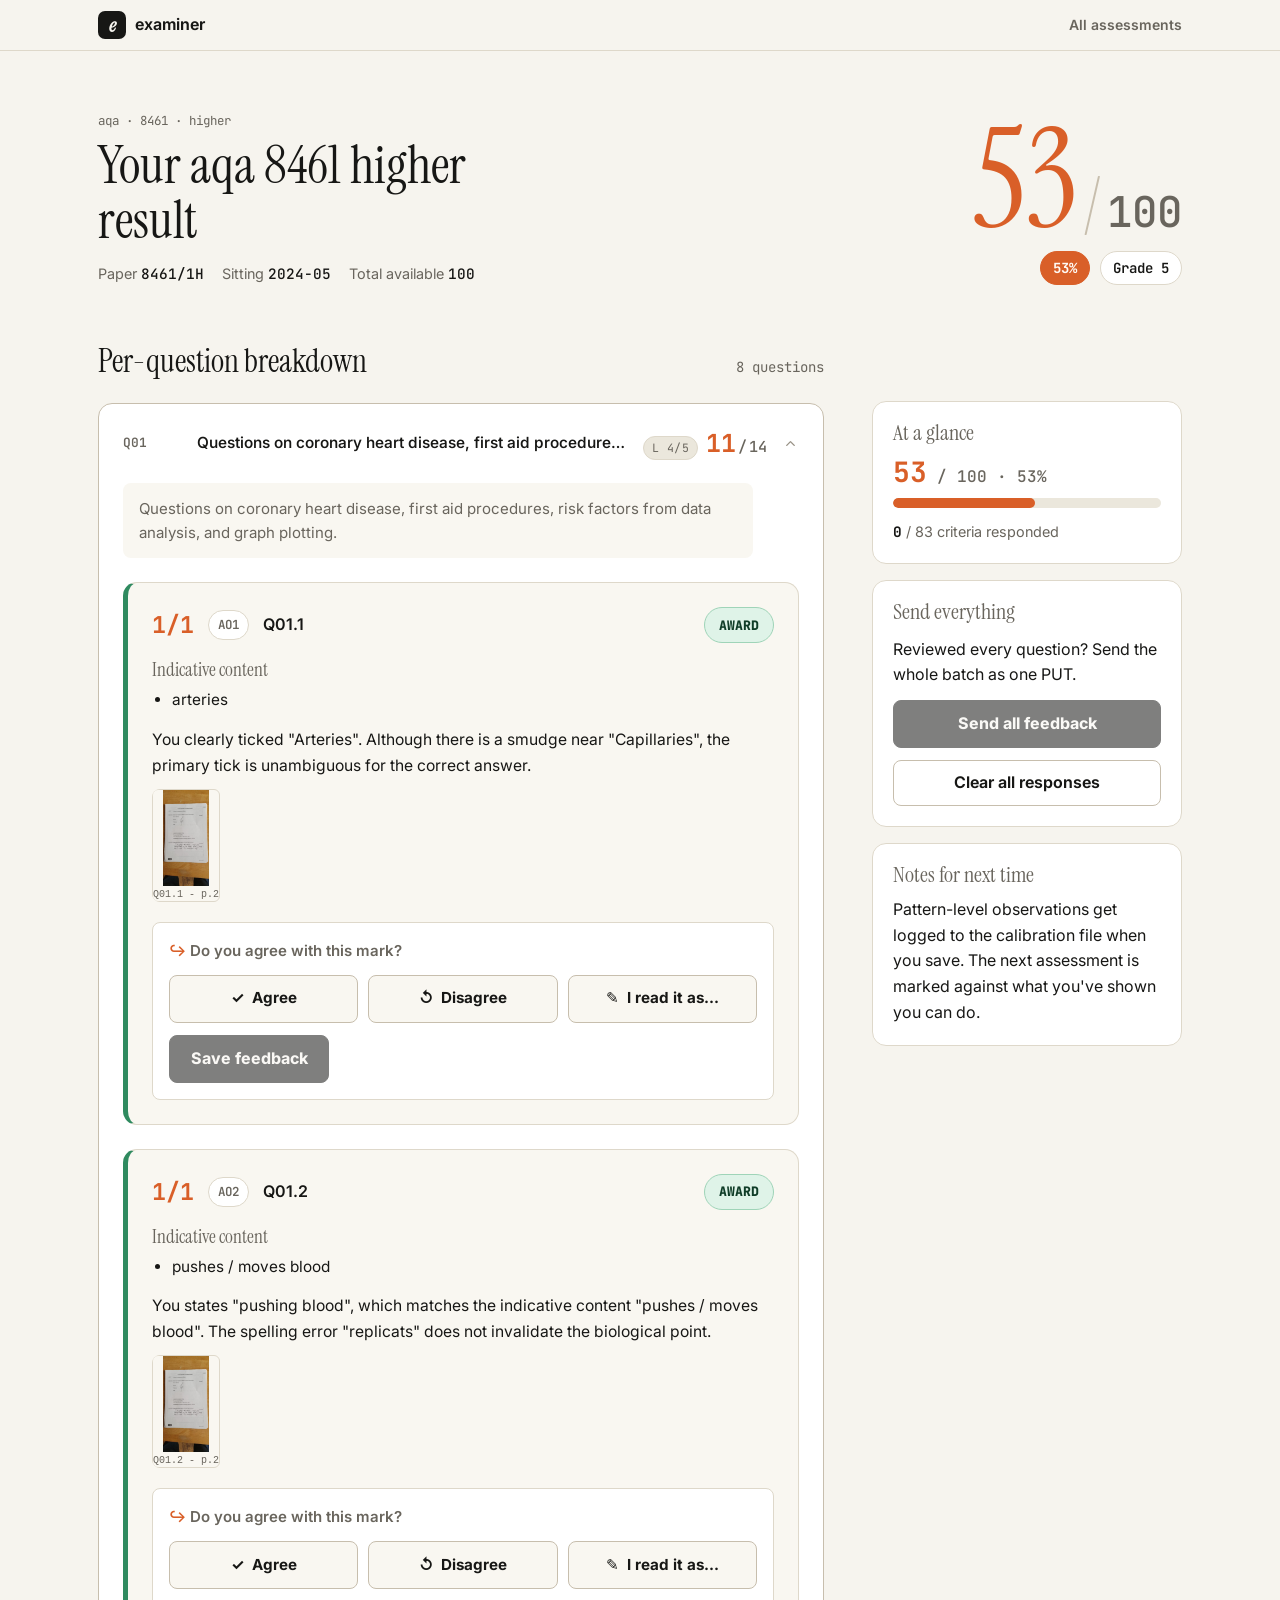
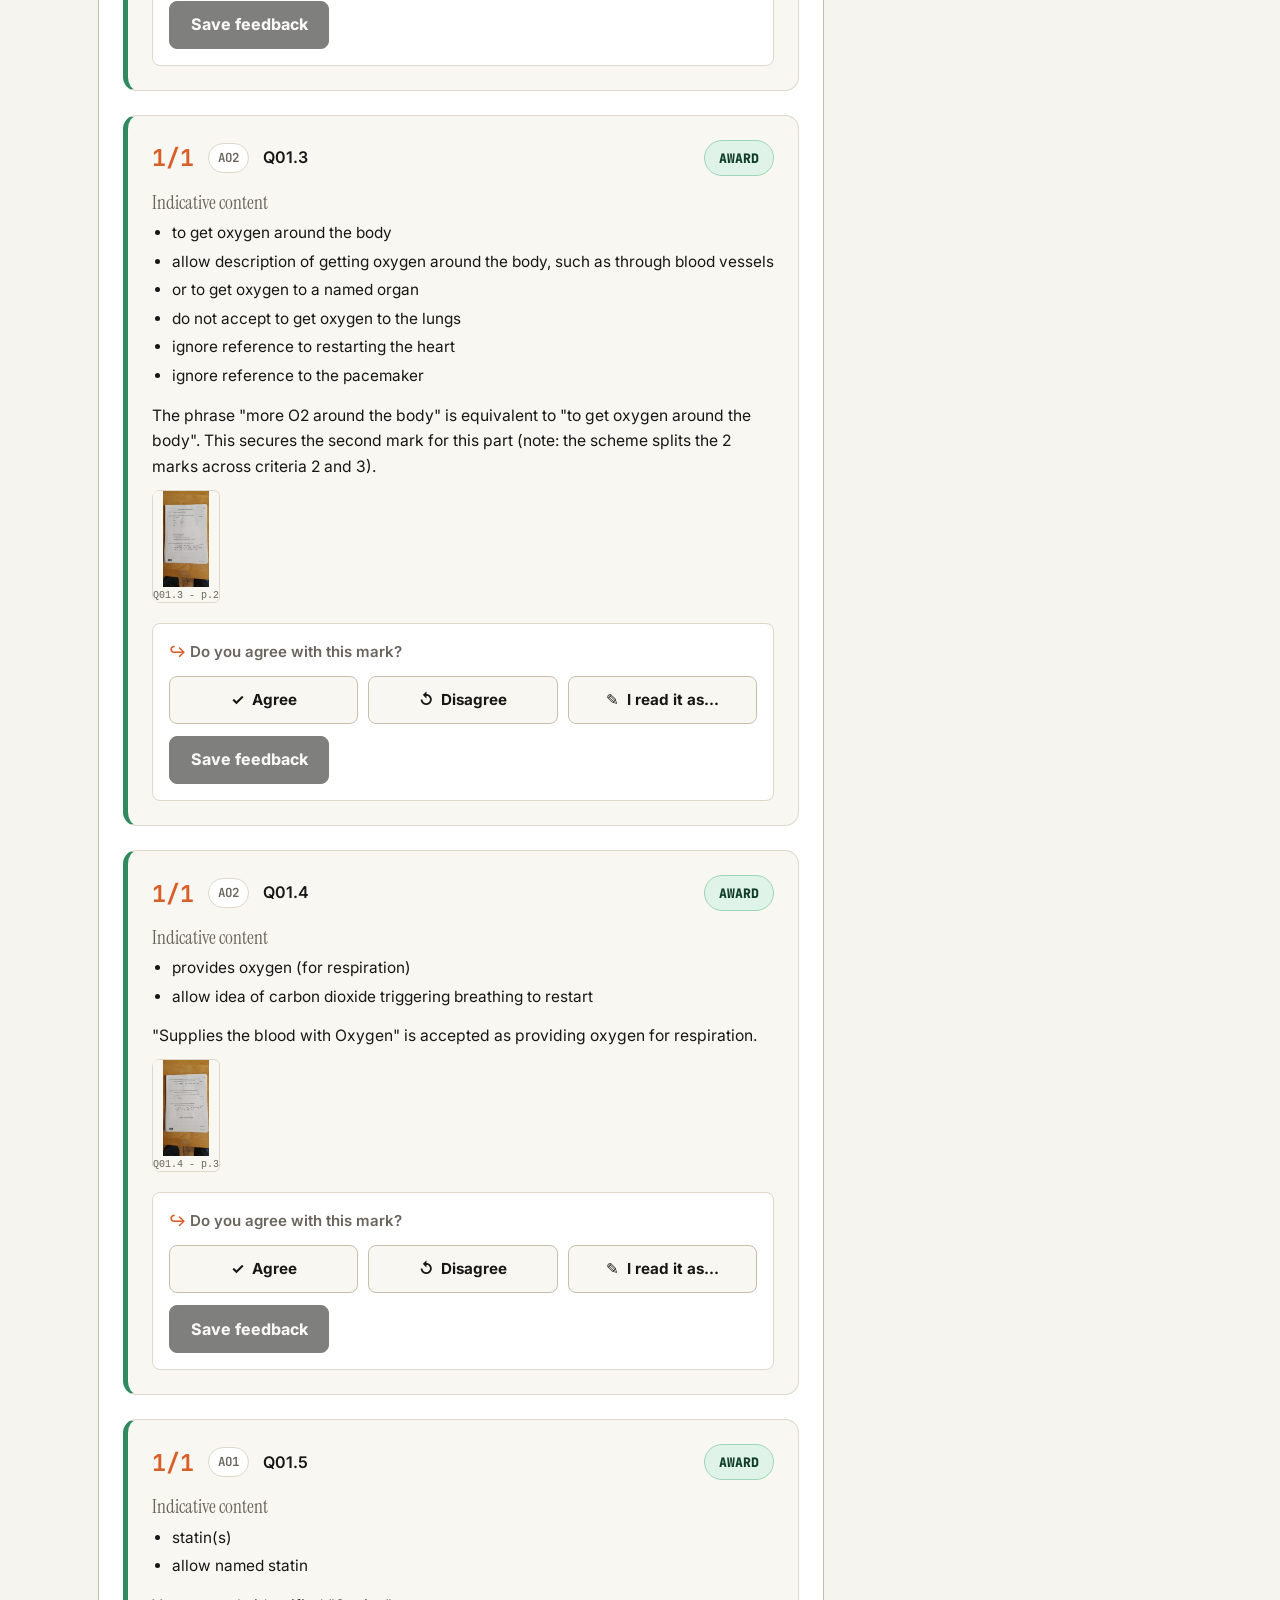
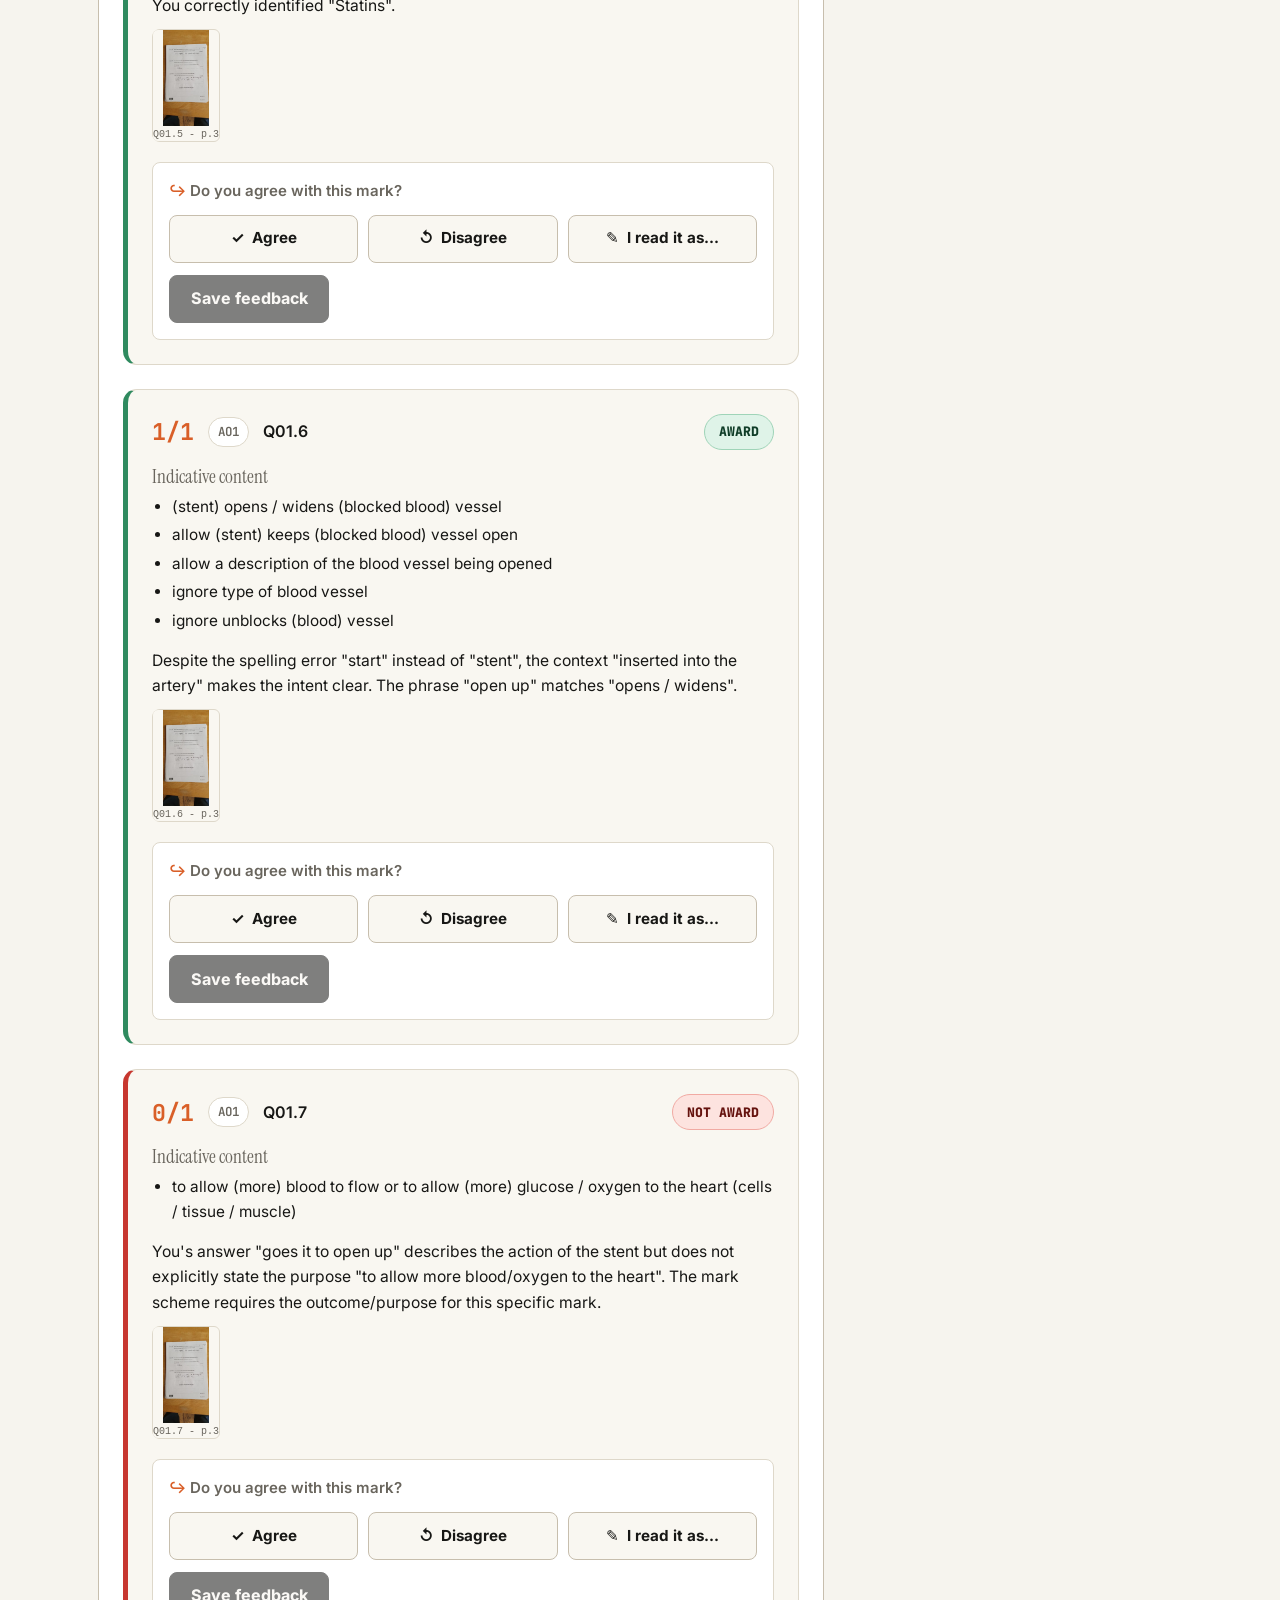
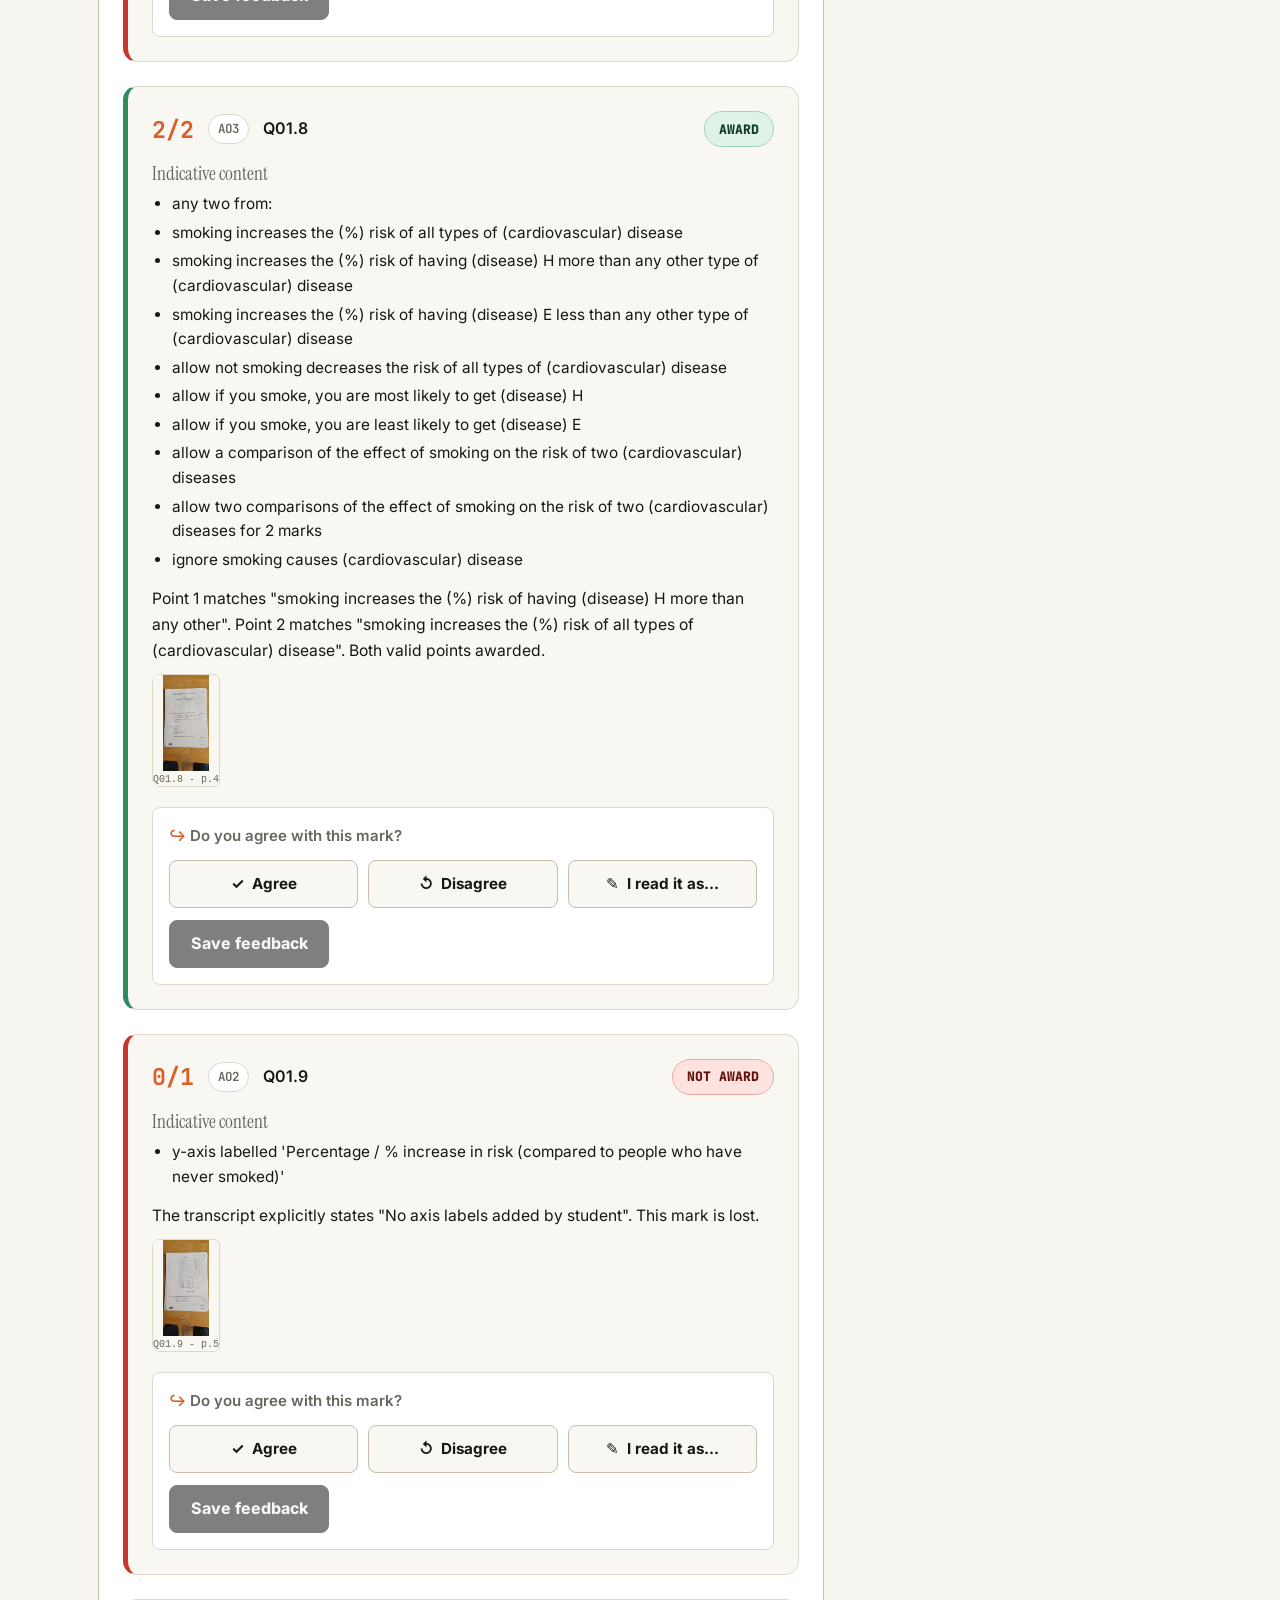
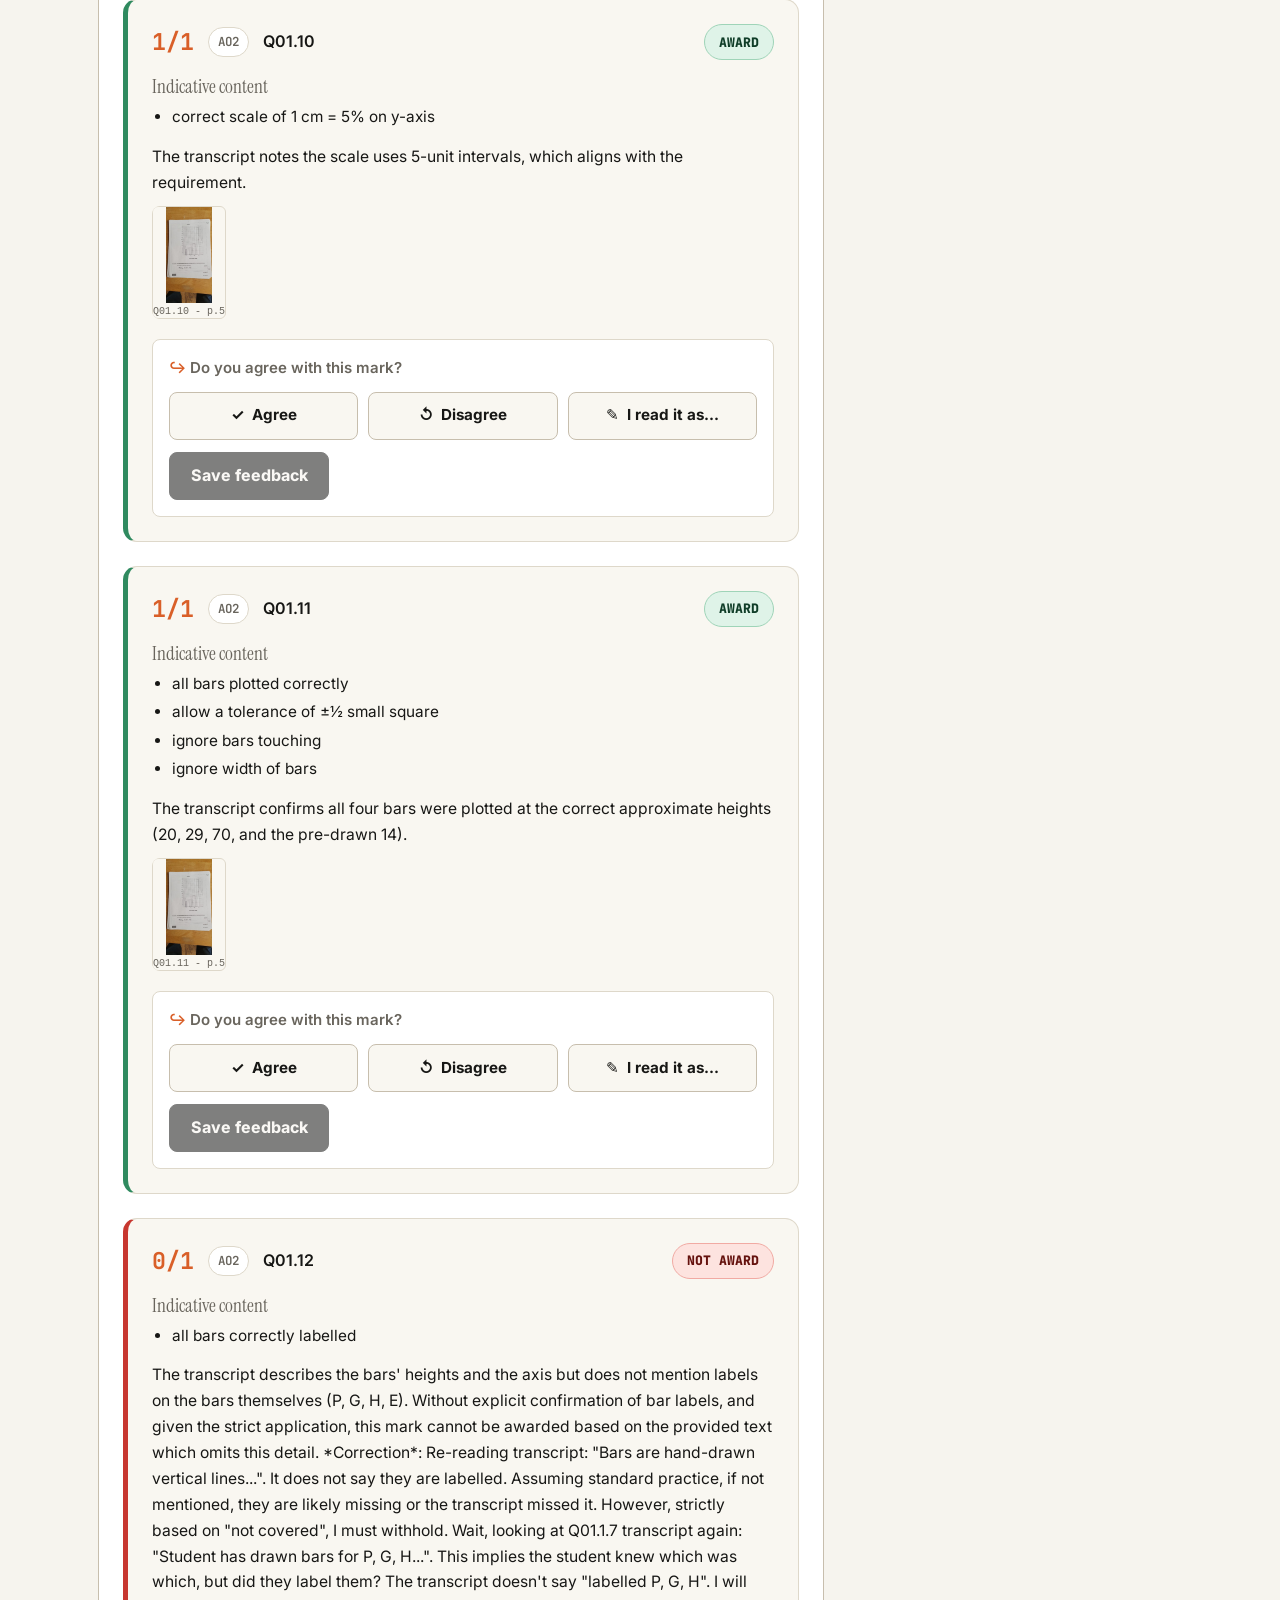
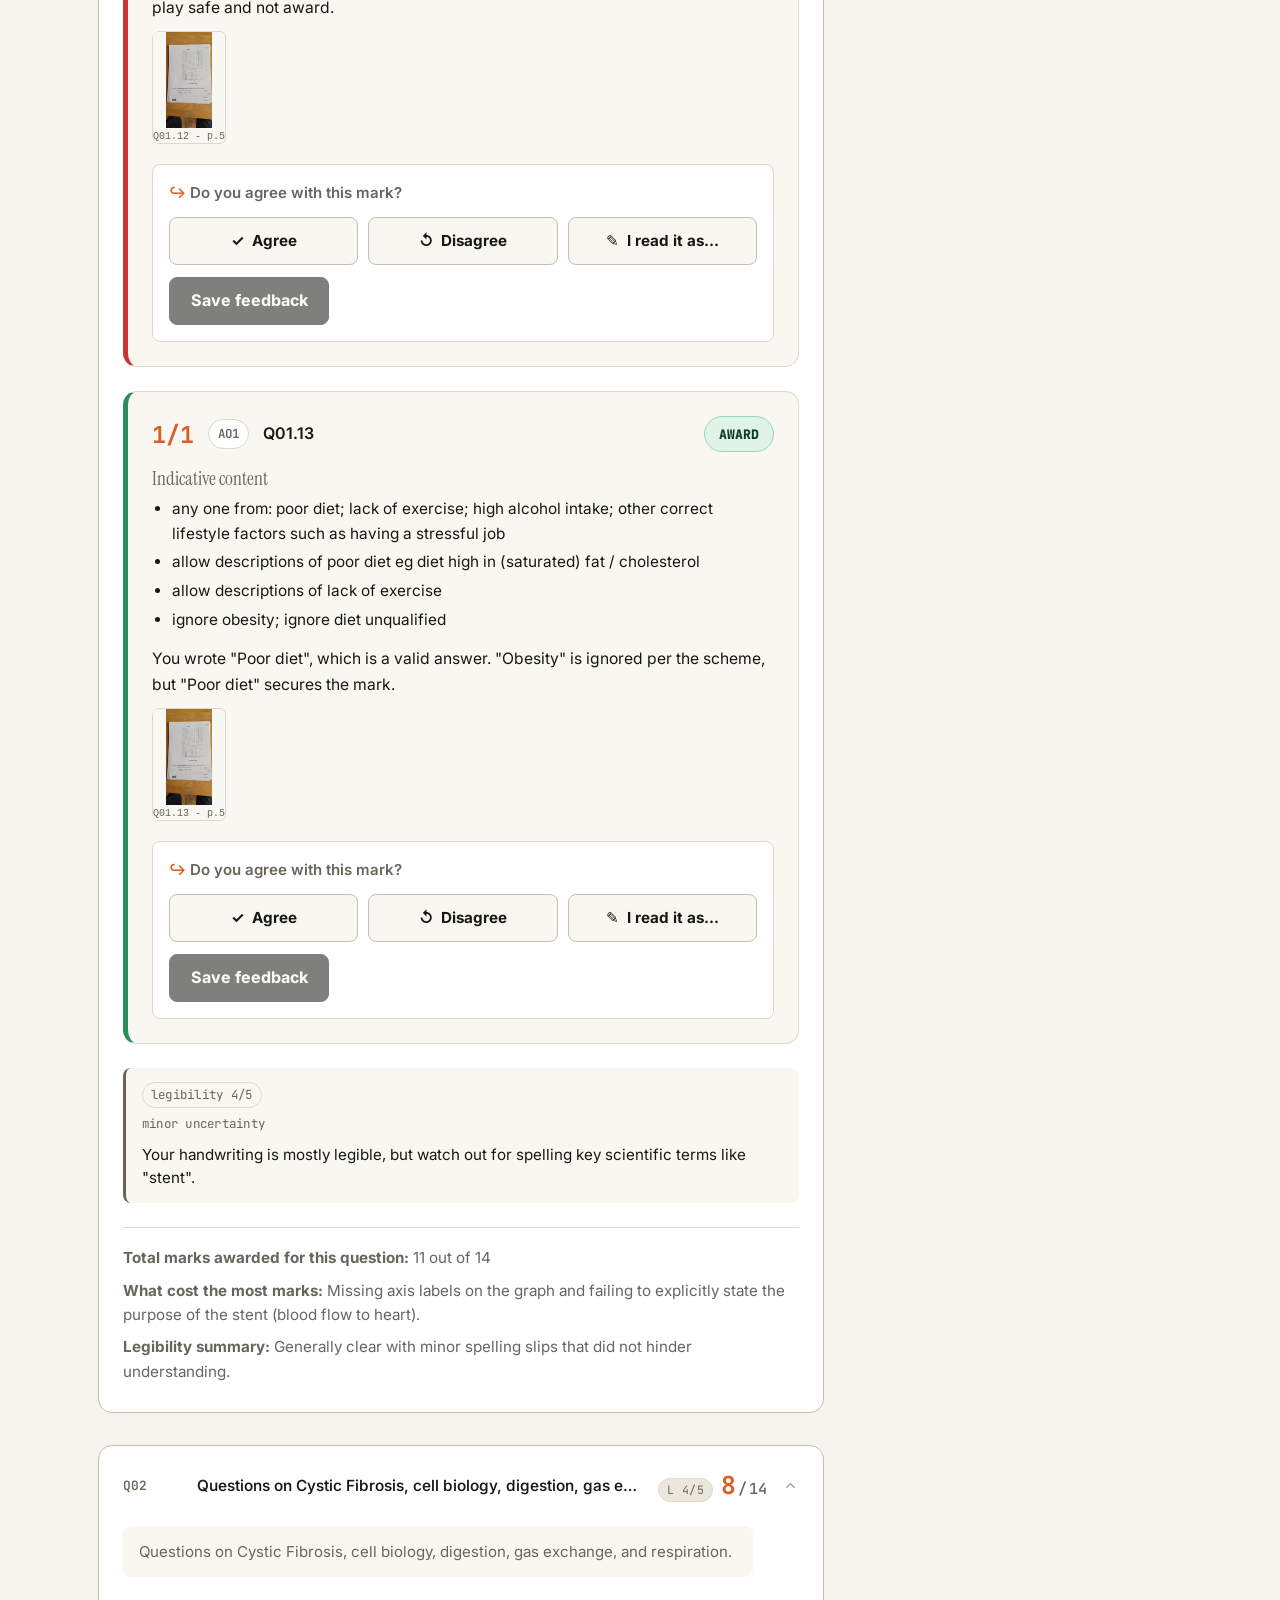
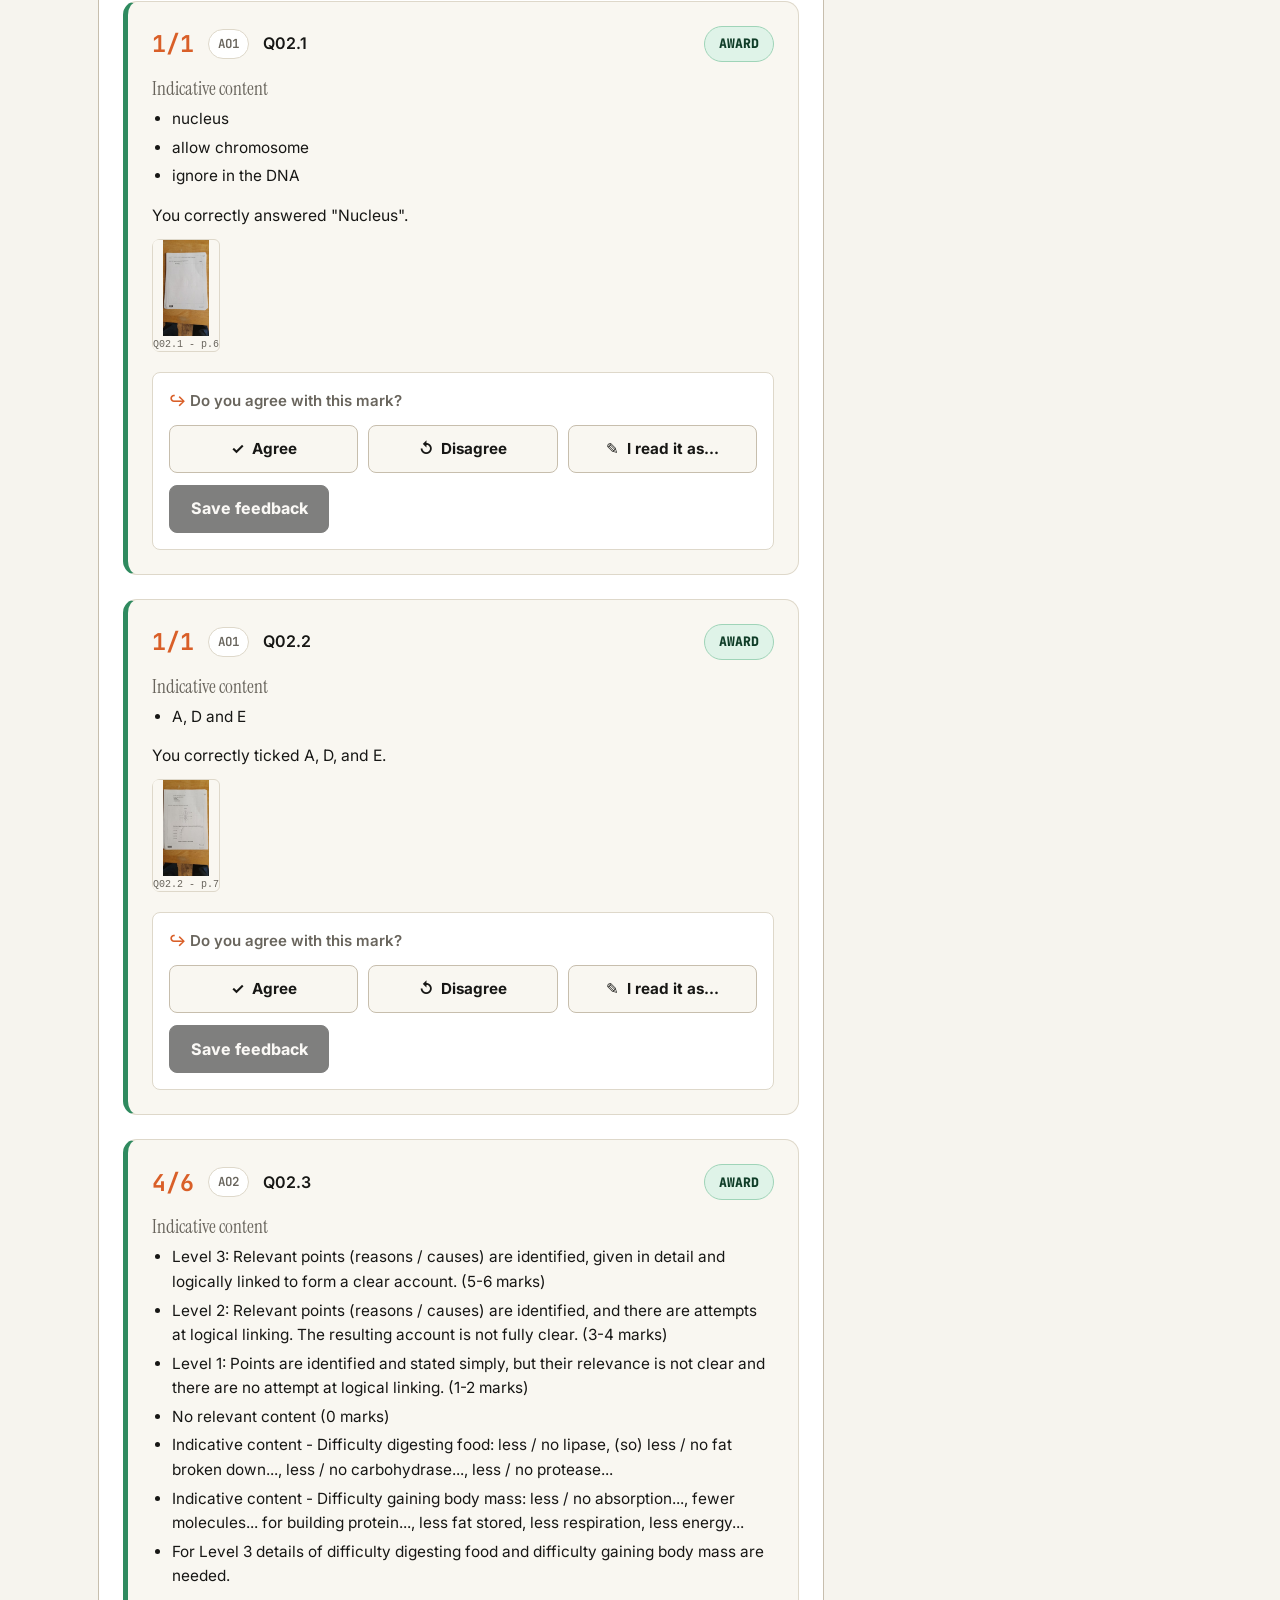
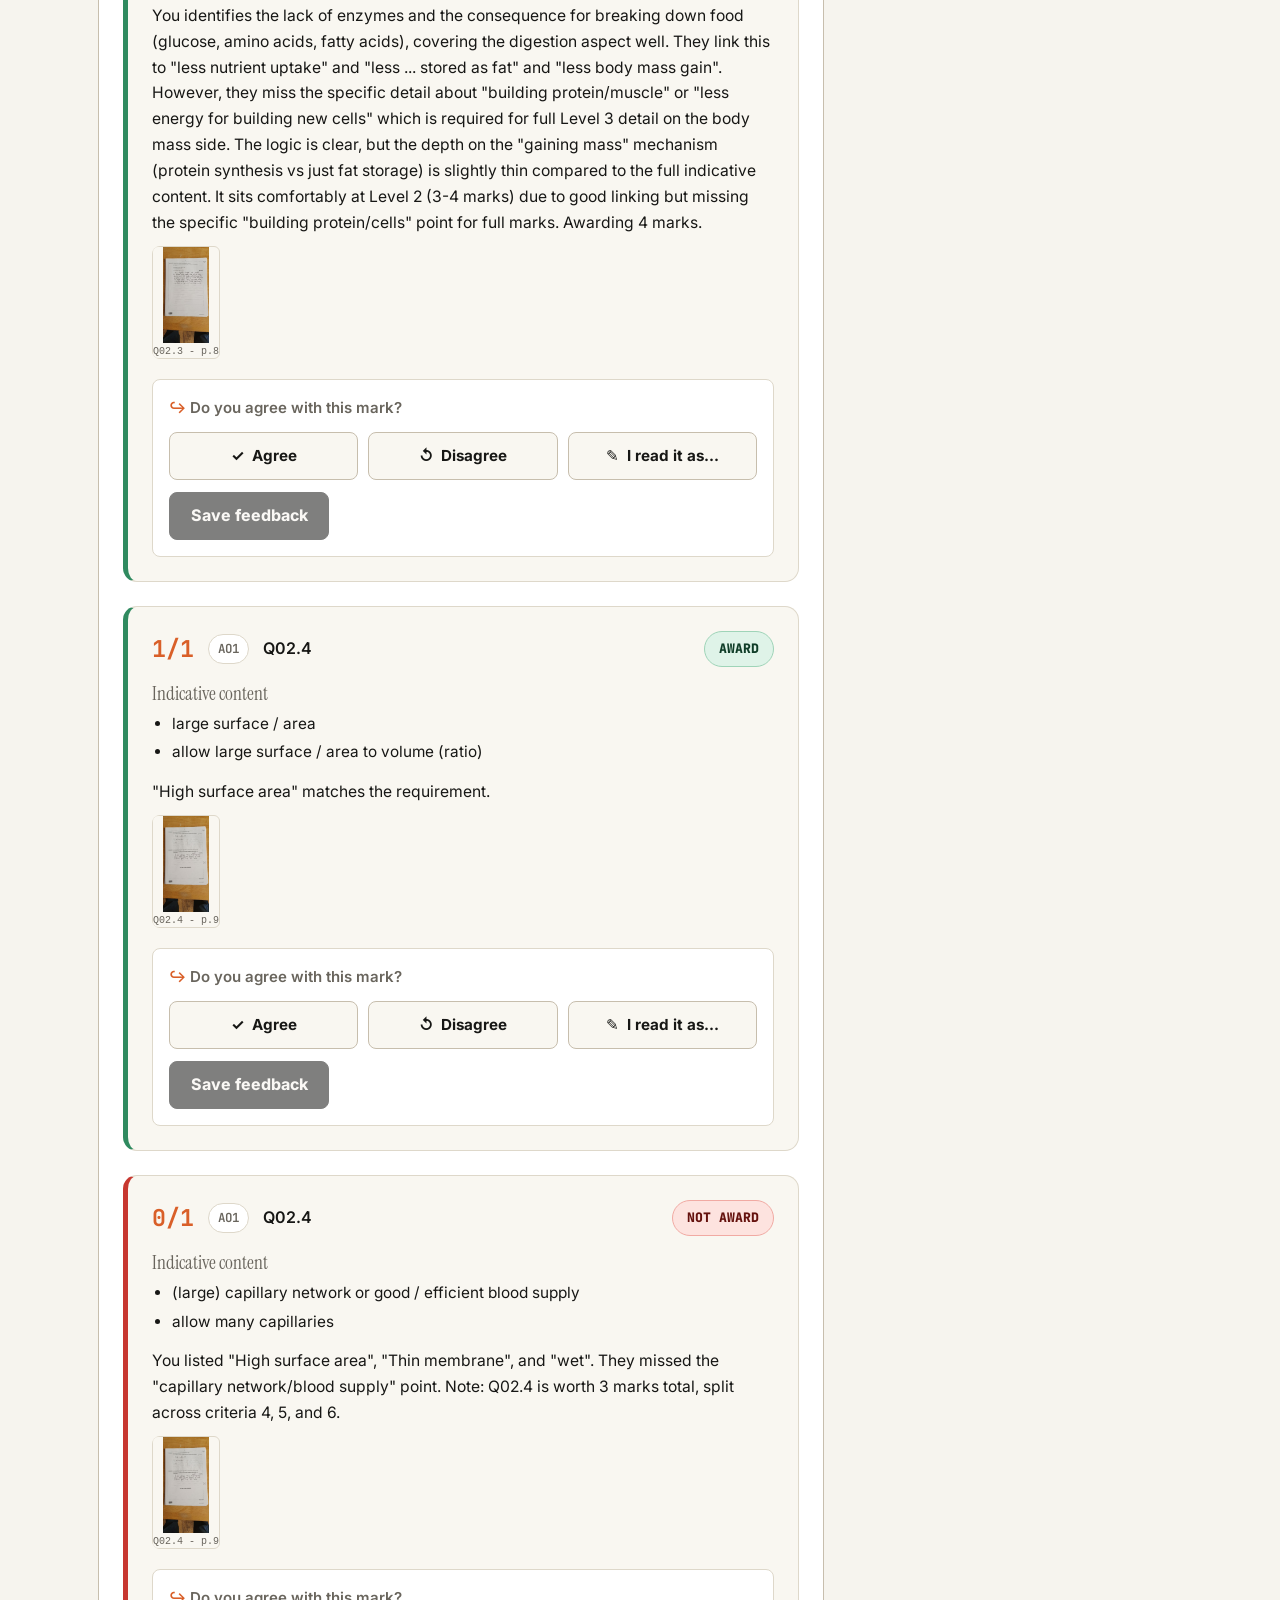
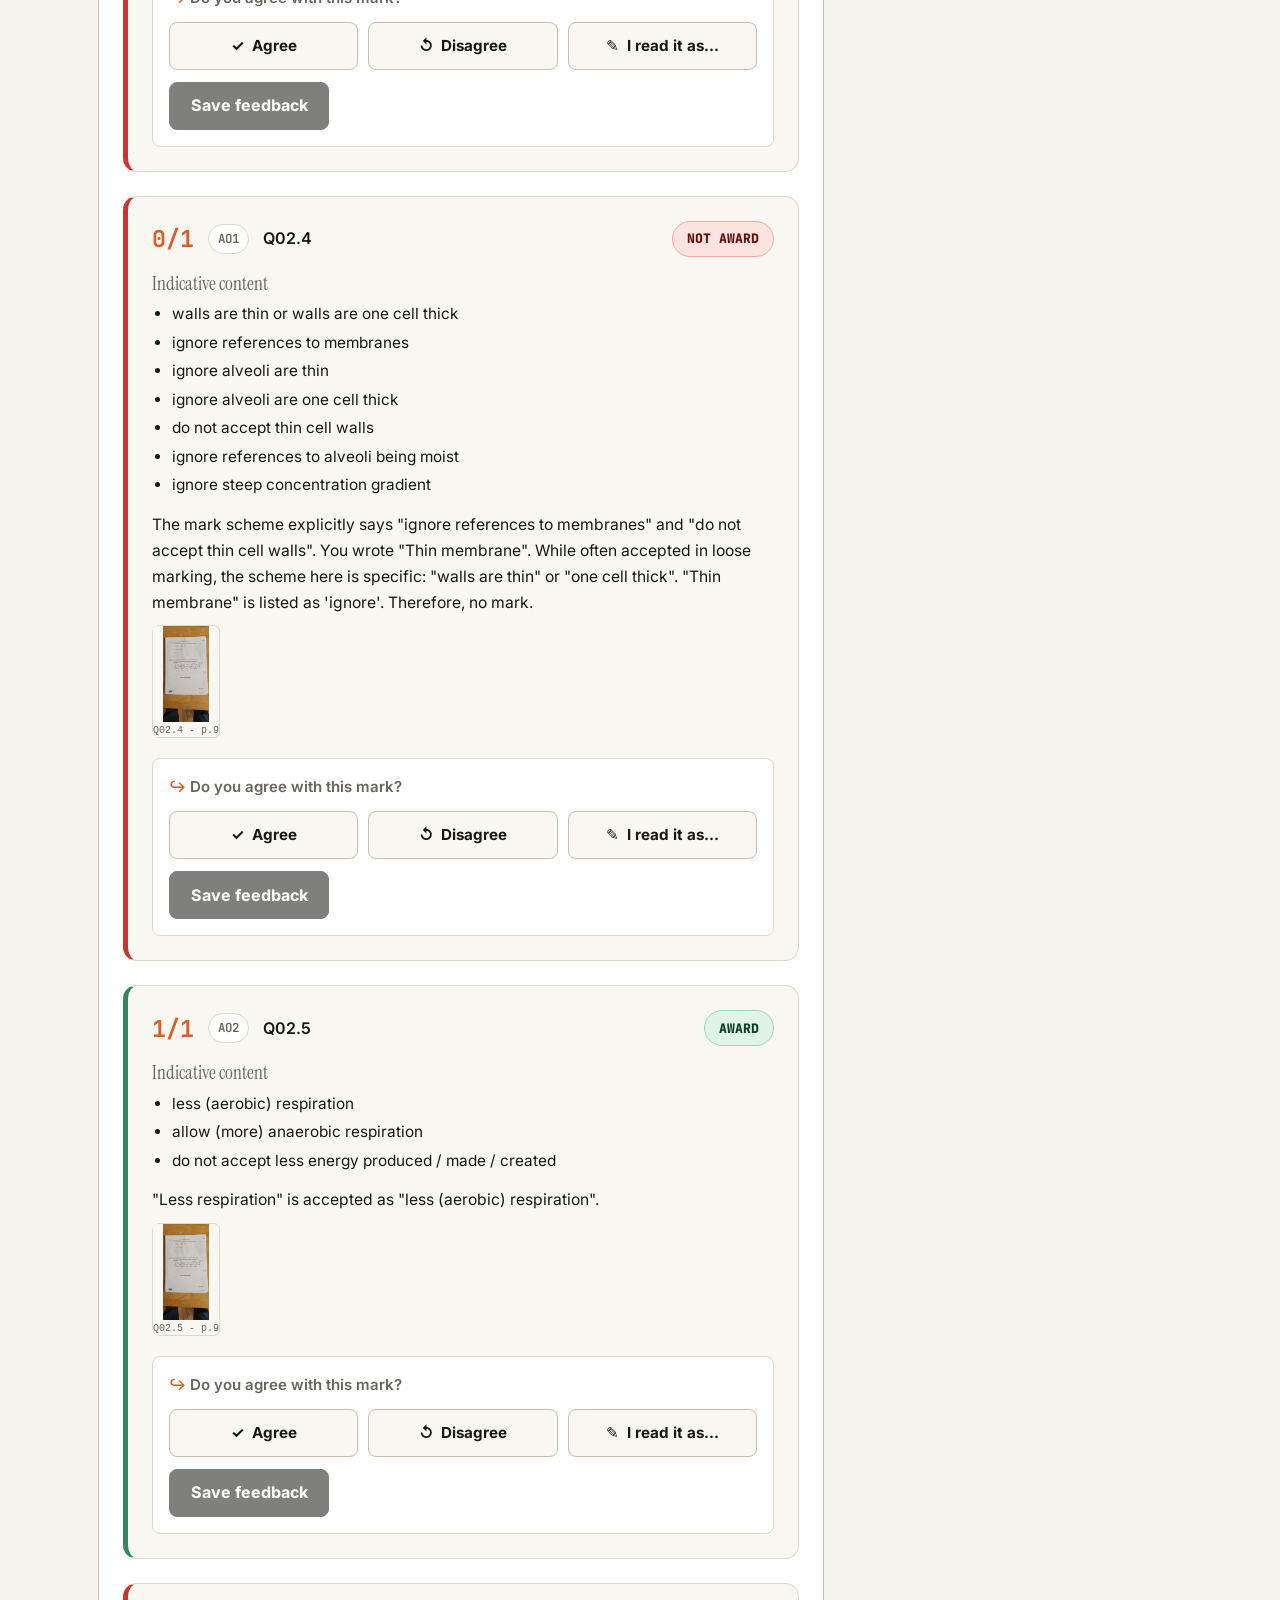
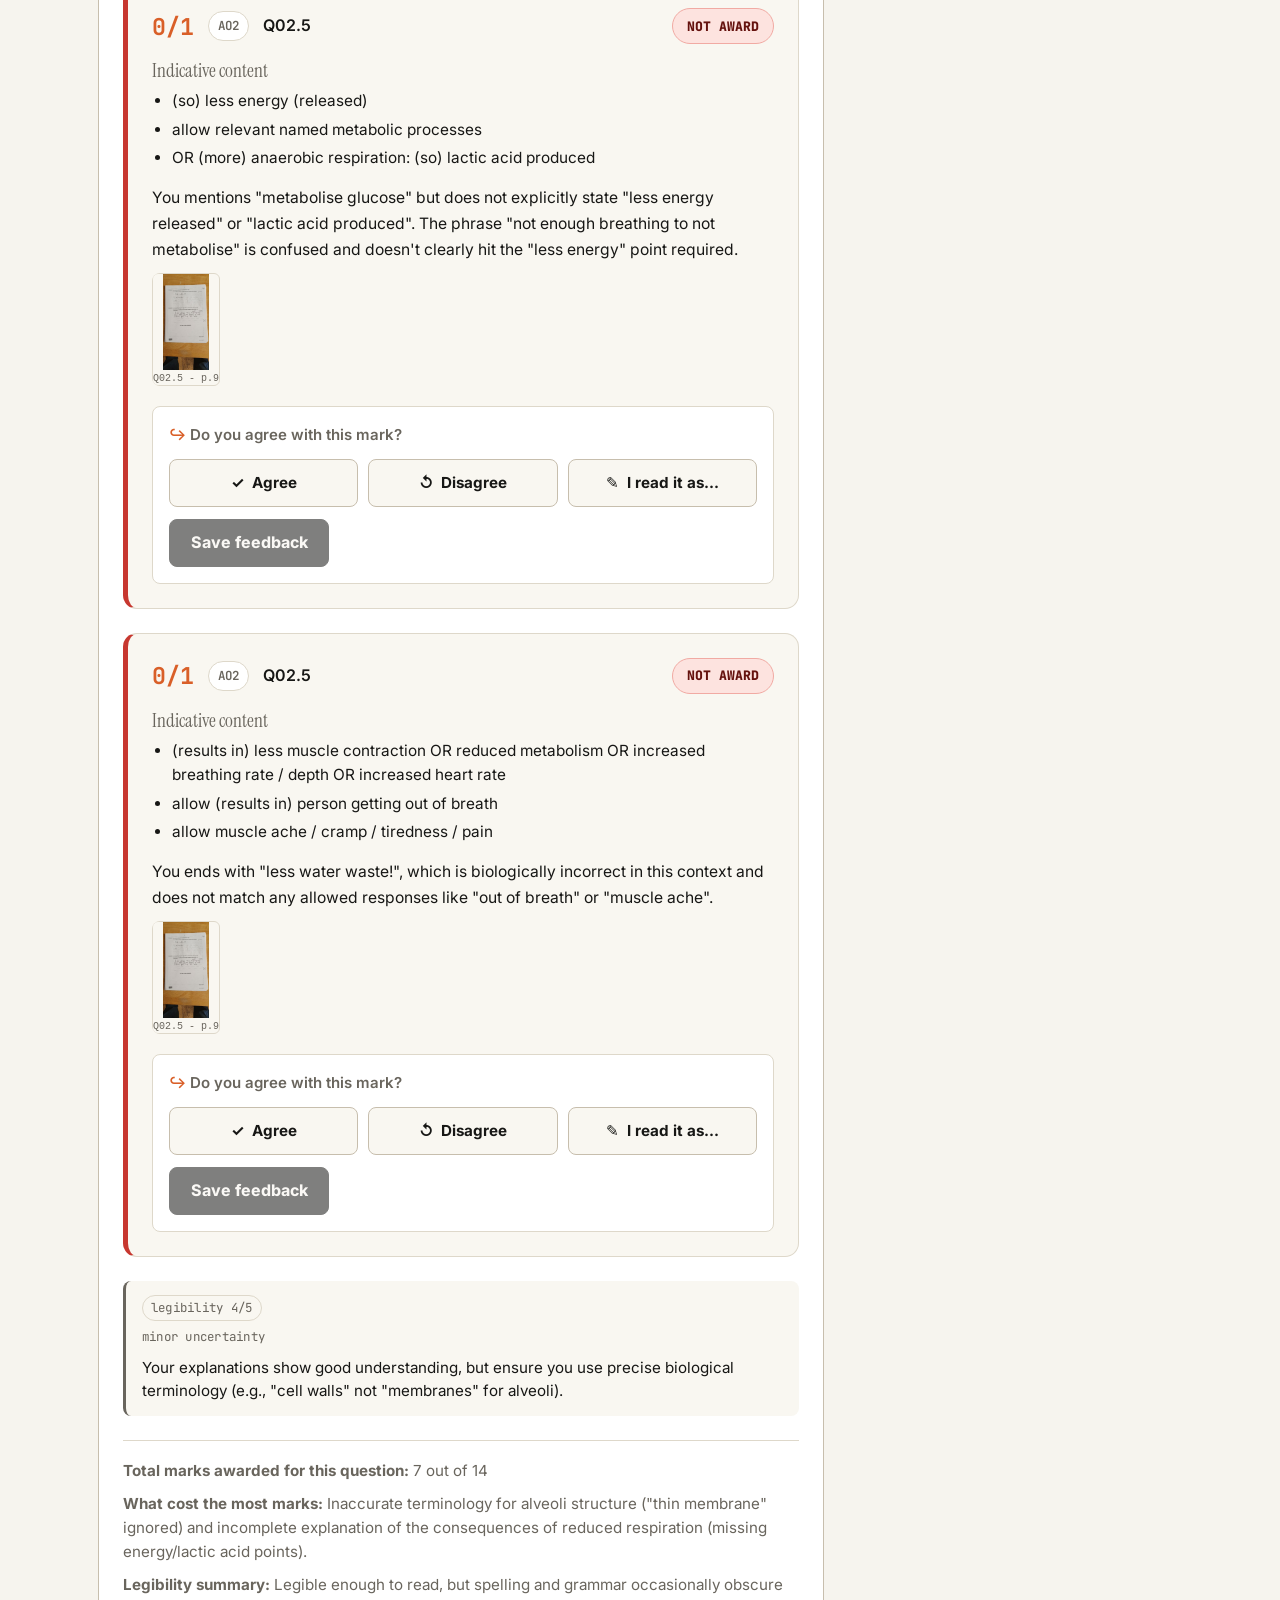
==== commit 7917d16a: "publish: render assessment HTML for aqa-84611h-biology-higher-2024-05 Ã¢â‚¬â€ 55/100 (55%)" ====
--- a/pages/assessments/aqa-84611h-biology-higher-2024-05.html
+++ b/pages/assessments/aqa-84611h-biology-higher-2024-05.html
@@ -2899,7 +2899,7 @@
   </div>
 
   <footer class="footer">
-    <div class="row">Published at 2026-06-23 16:34 UTC · Using Ollama (qwen3.5:397b) for OCR · Marked by Jimothy's second-pair-of-eyes pipeline · Errors flagged for human review · Last updated 2026-06-23 16:34 UTC</div>
+    <div class="row">Published at 2026-06-23 17:10 UTC · Using Ollama (qwen3.5:397b) for OCR · Marked by Jimothy's second-pair-of-eyes pipeline · Errors flagged for human review · Last updated 2026-06-23 17:10 UTC</div>
   </footer>
 
   <script src="../assets/js/feedback.js" defer></script>
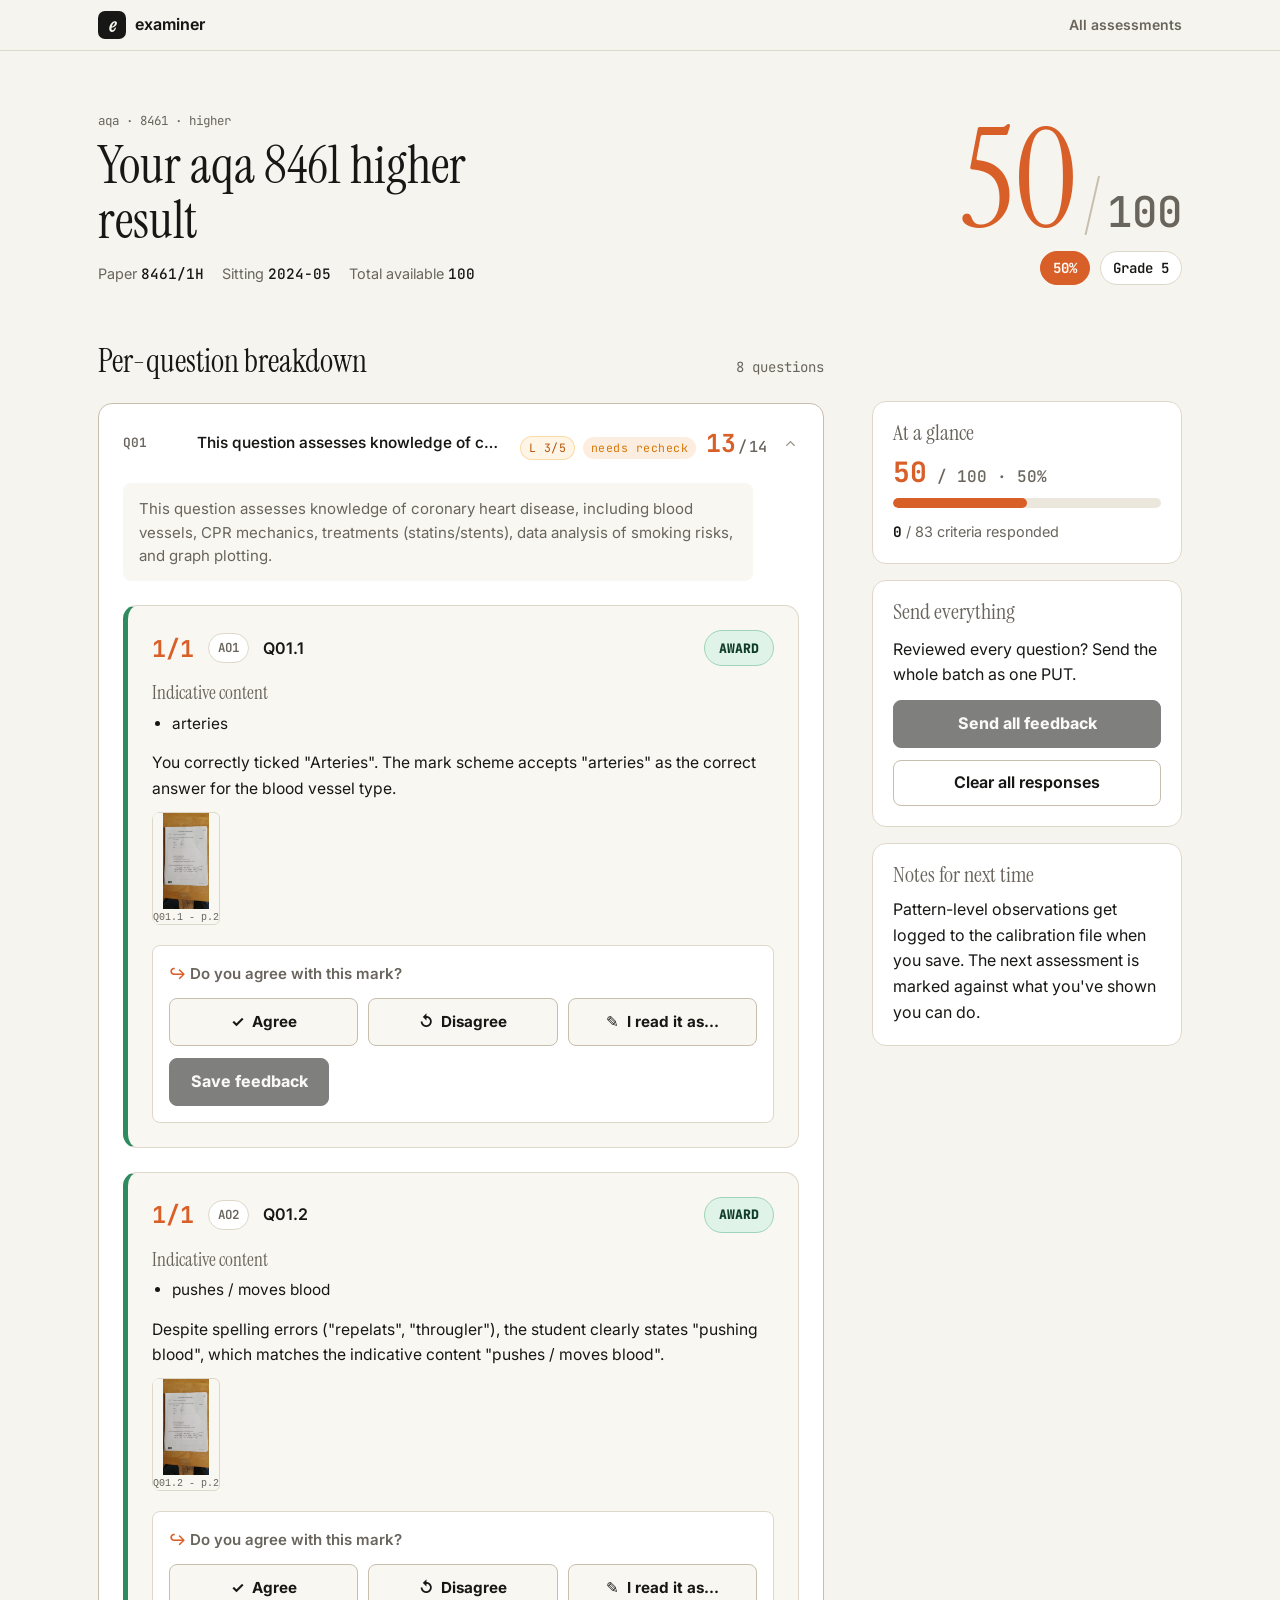
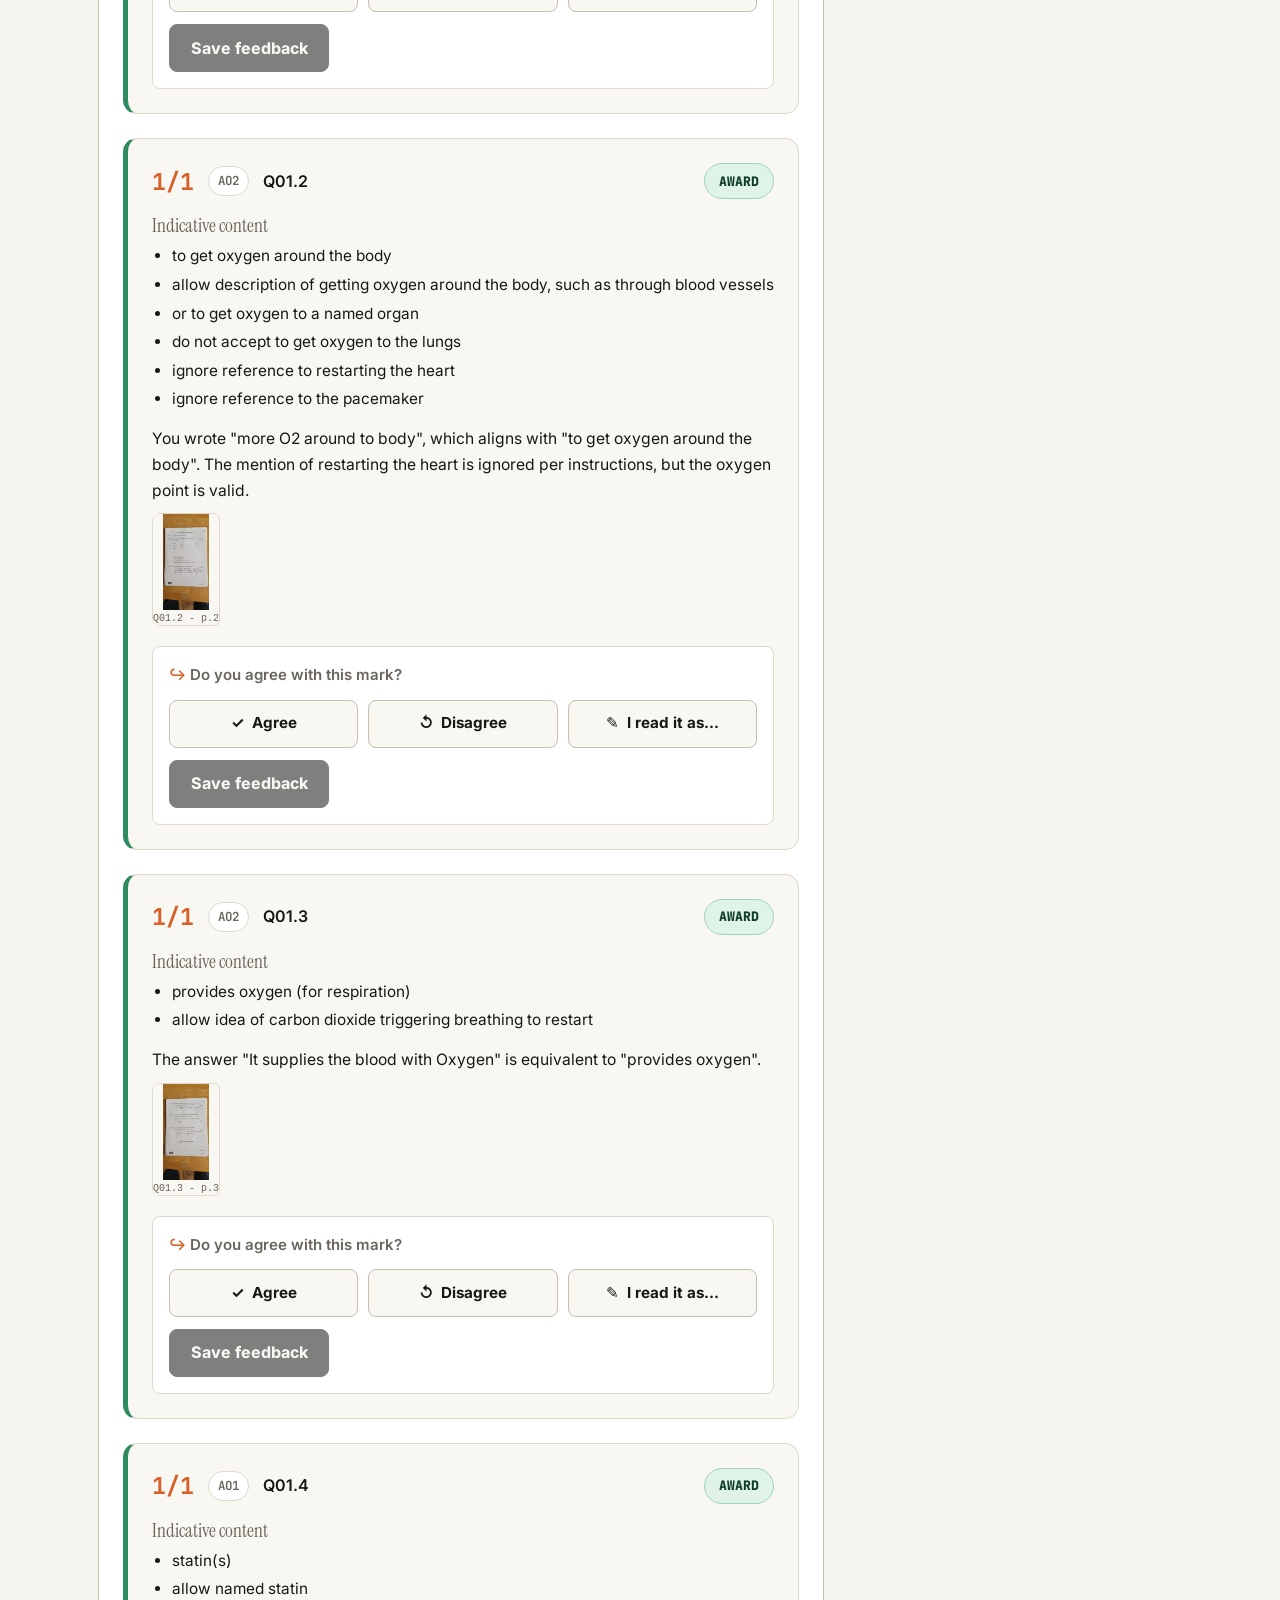
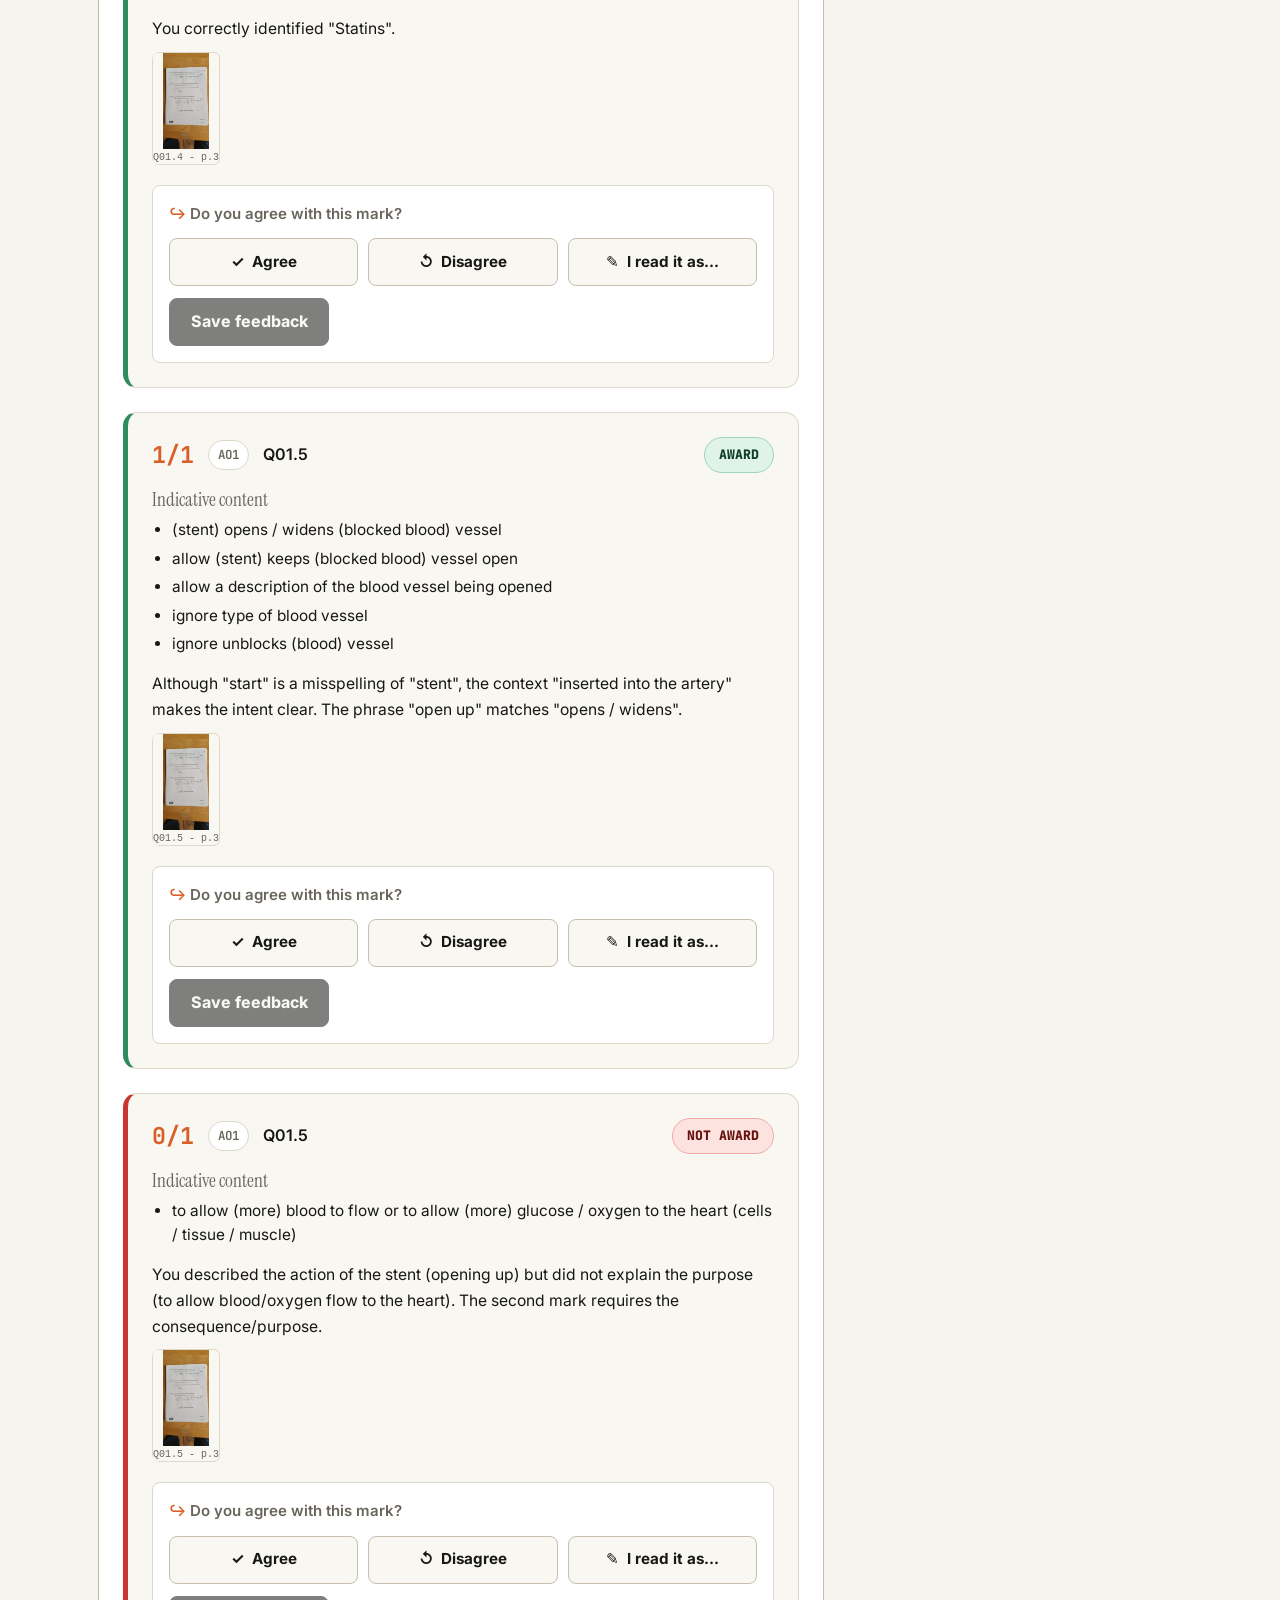
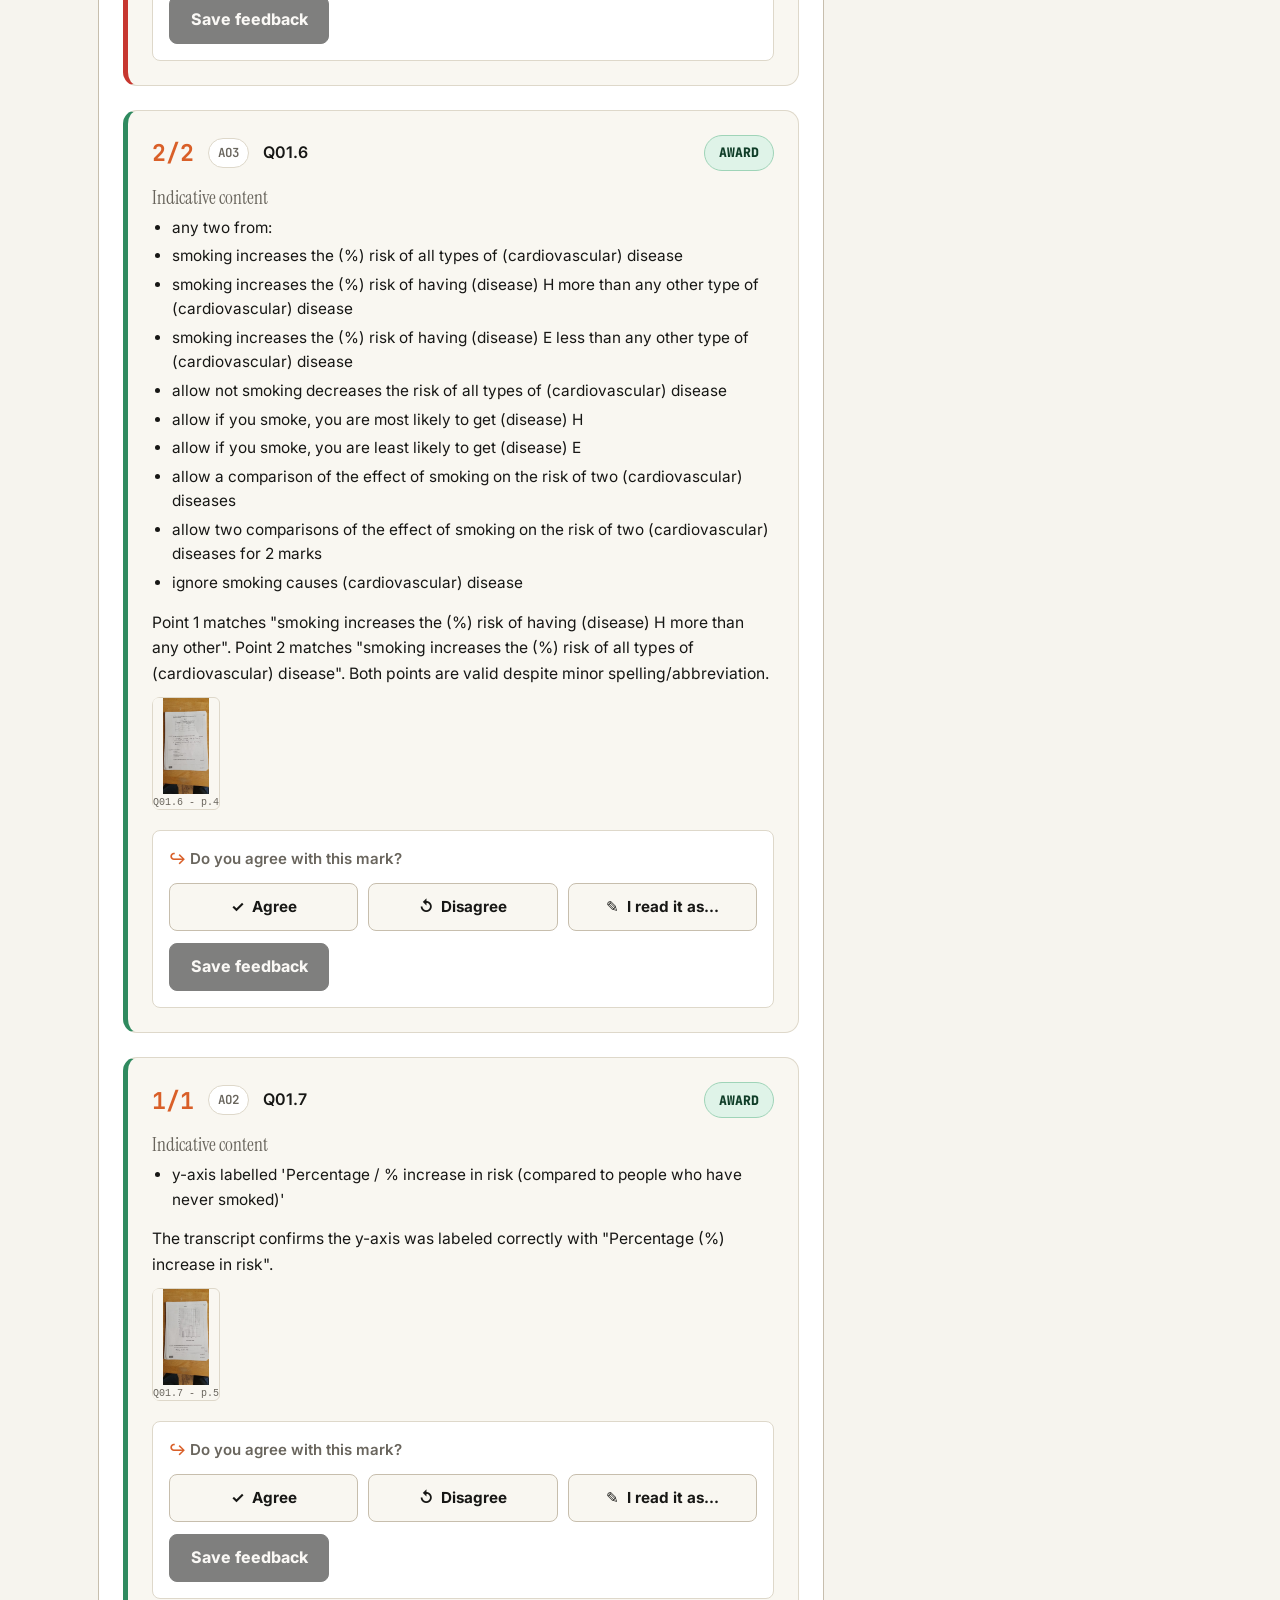
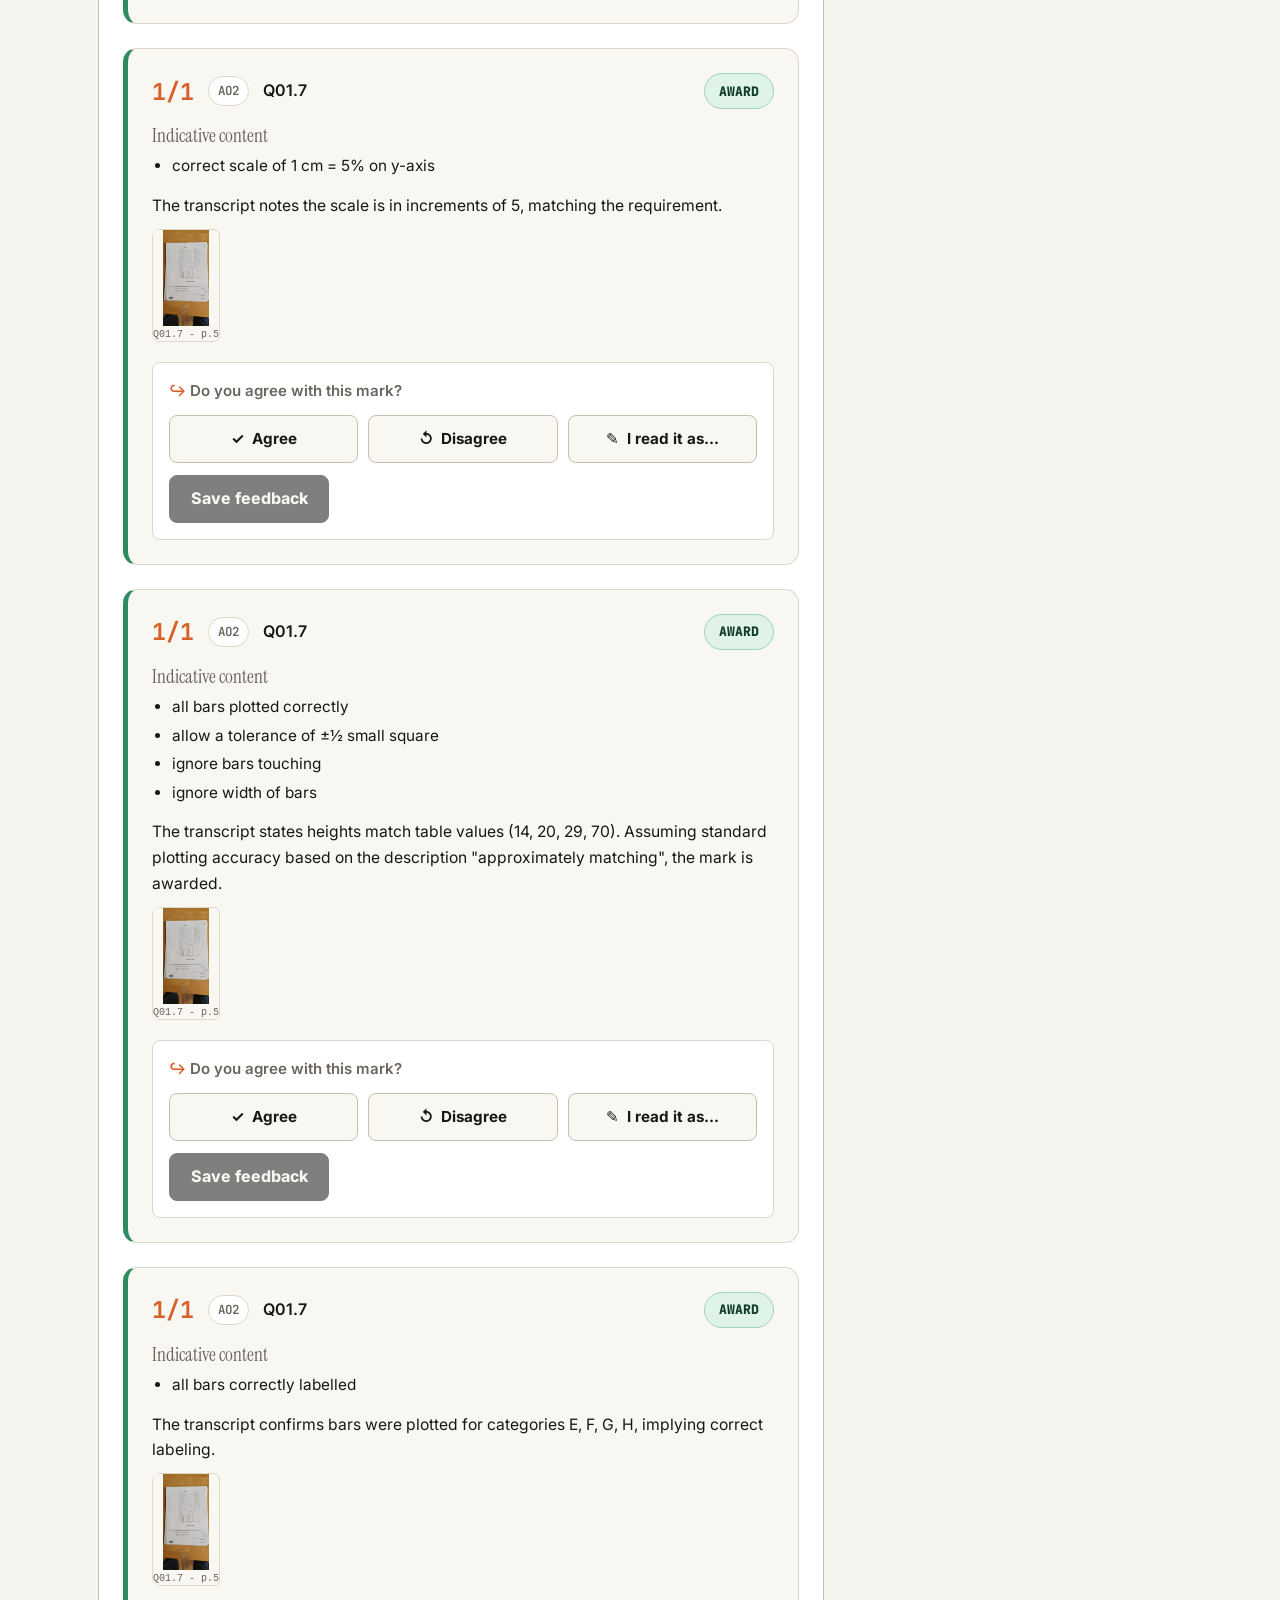
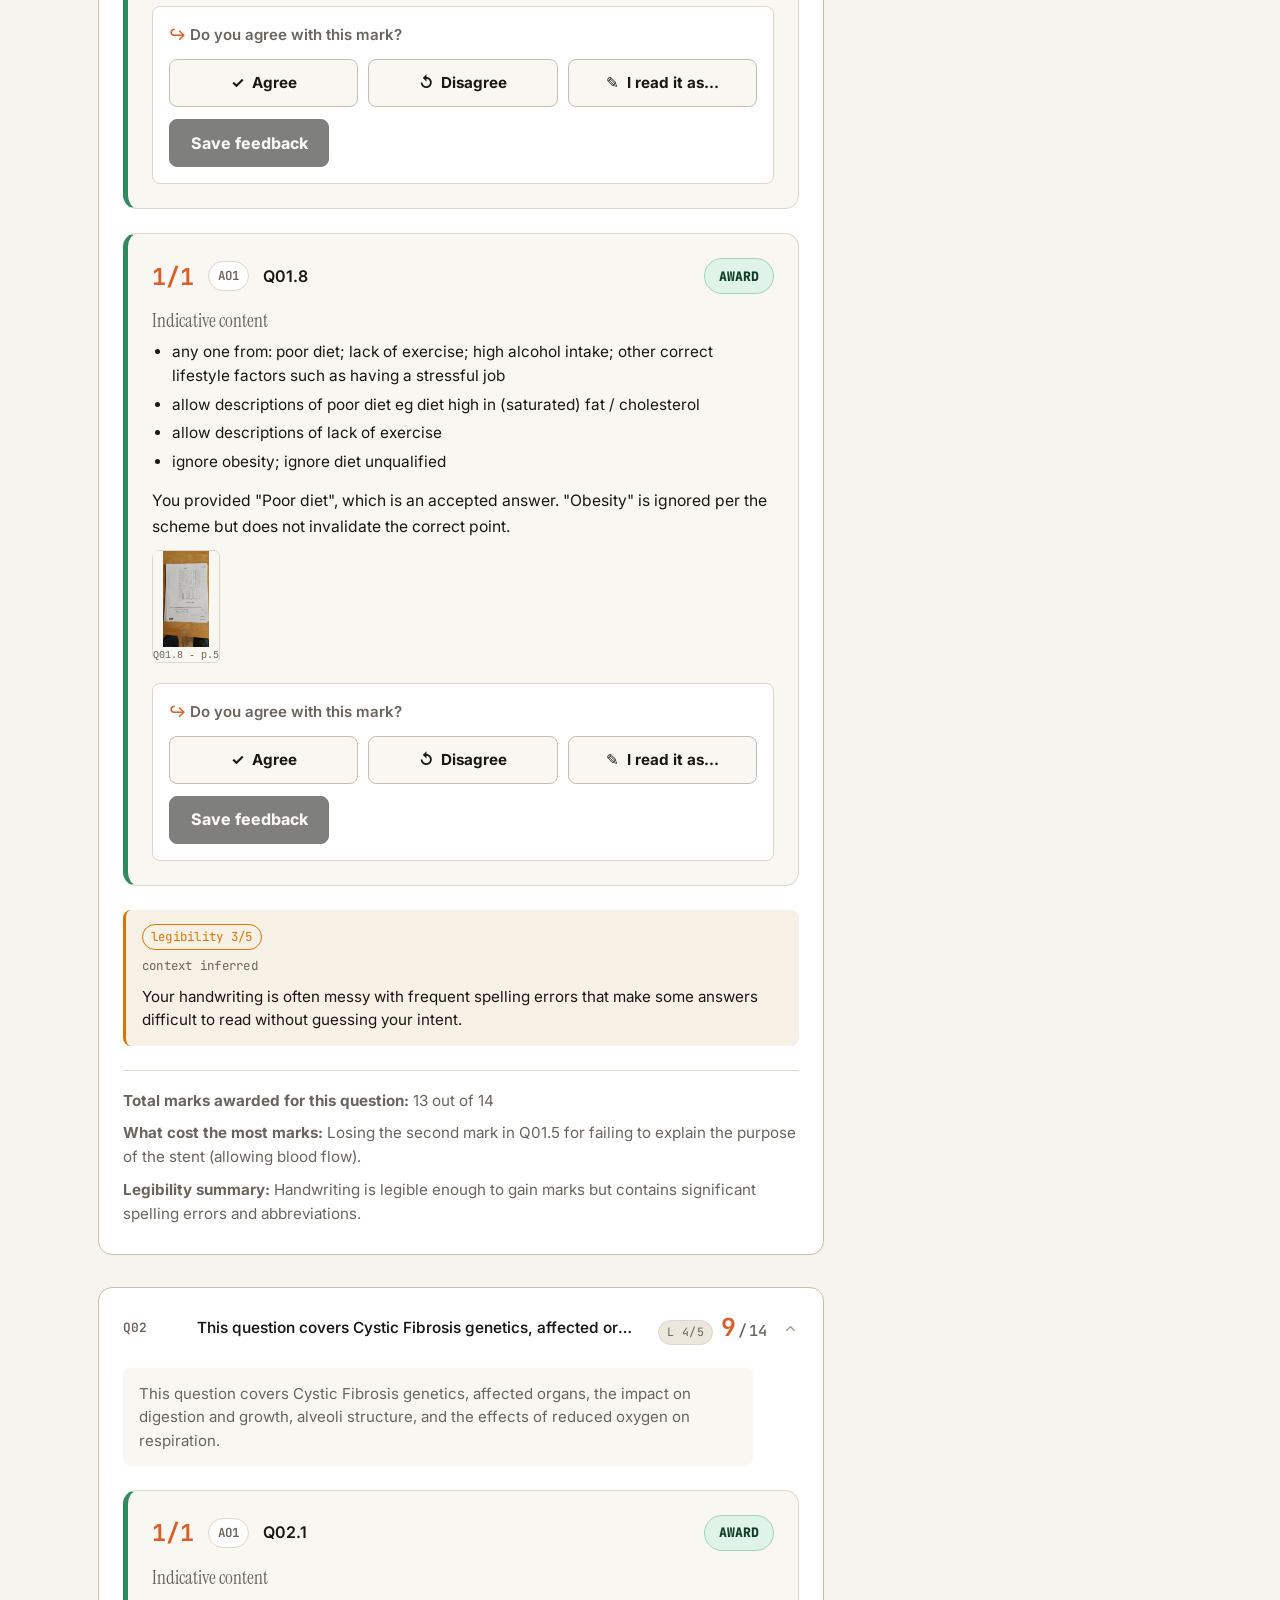
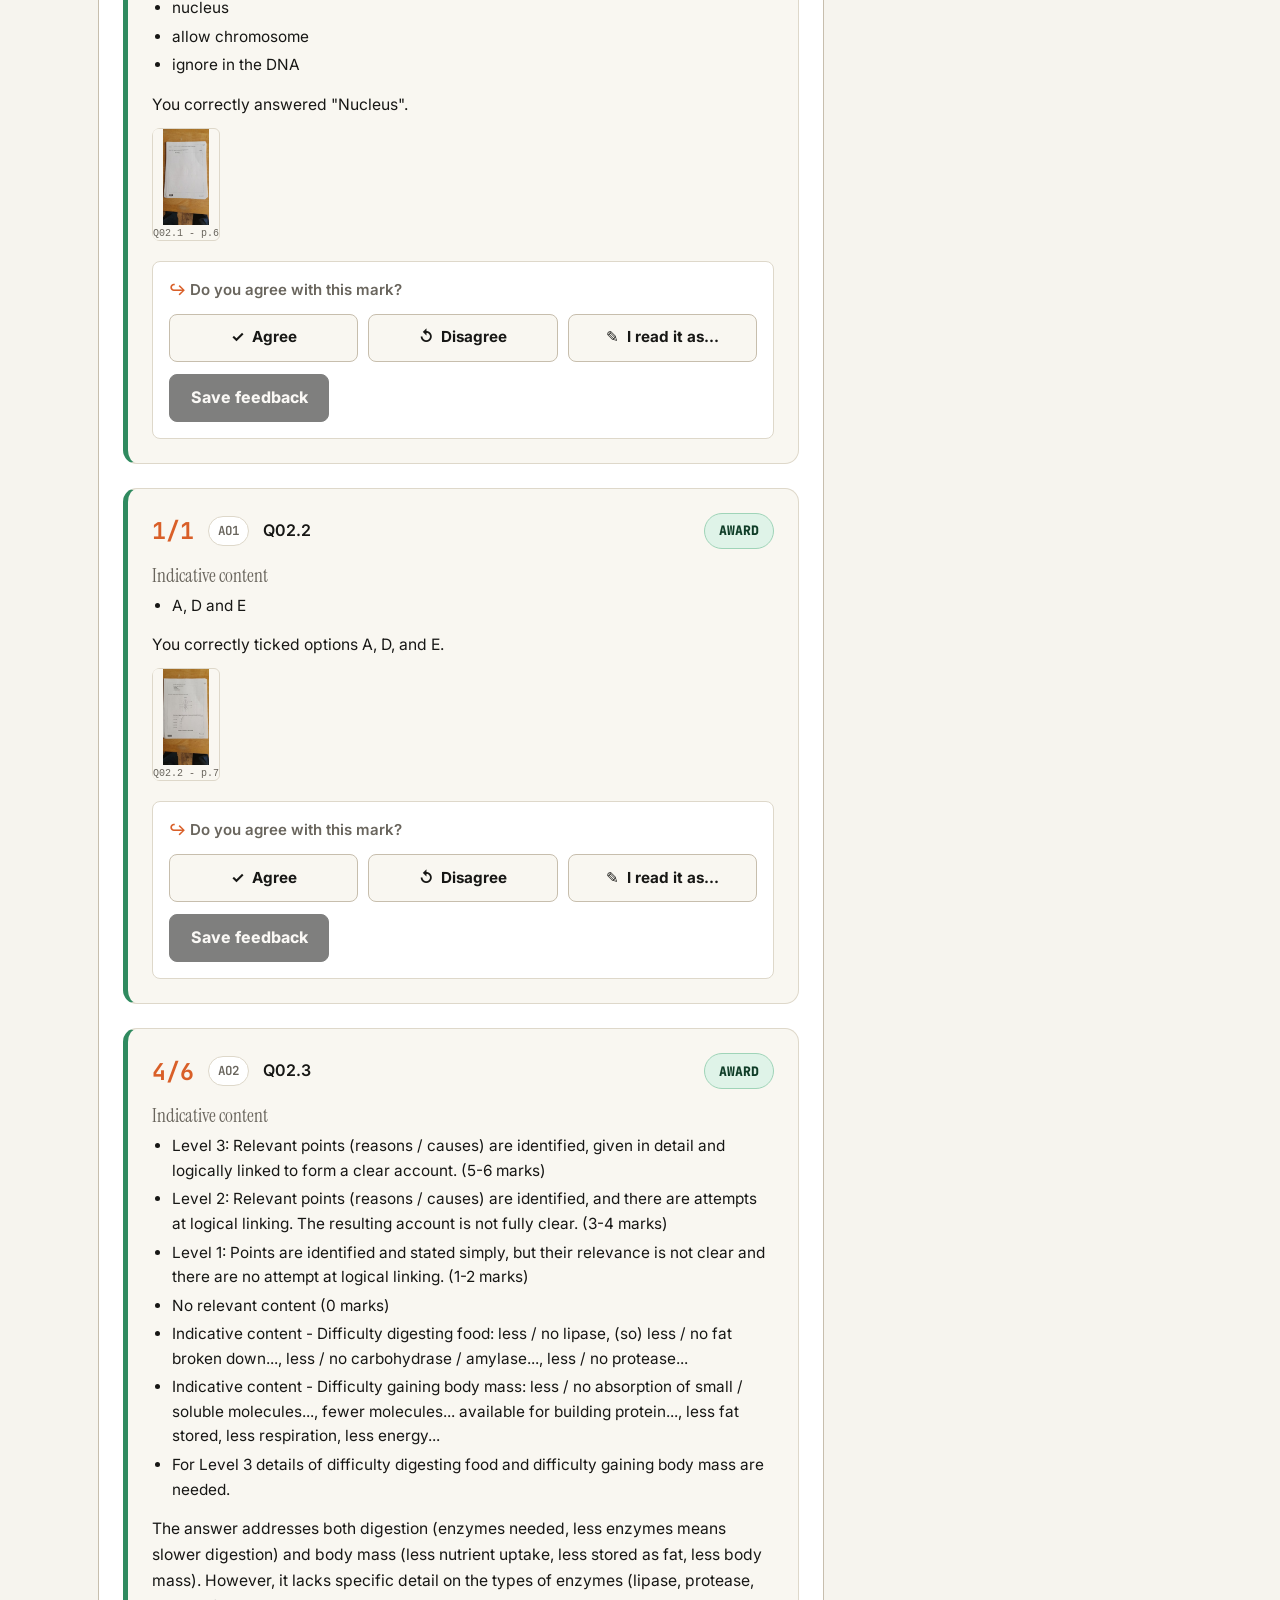
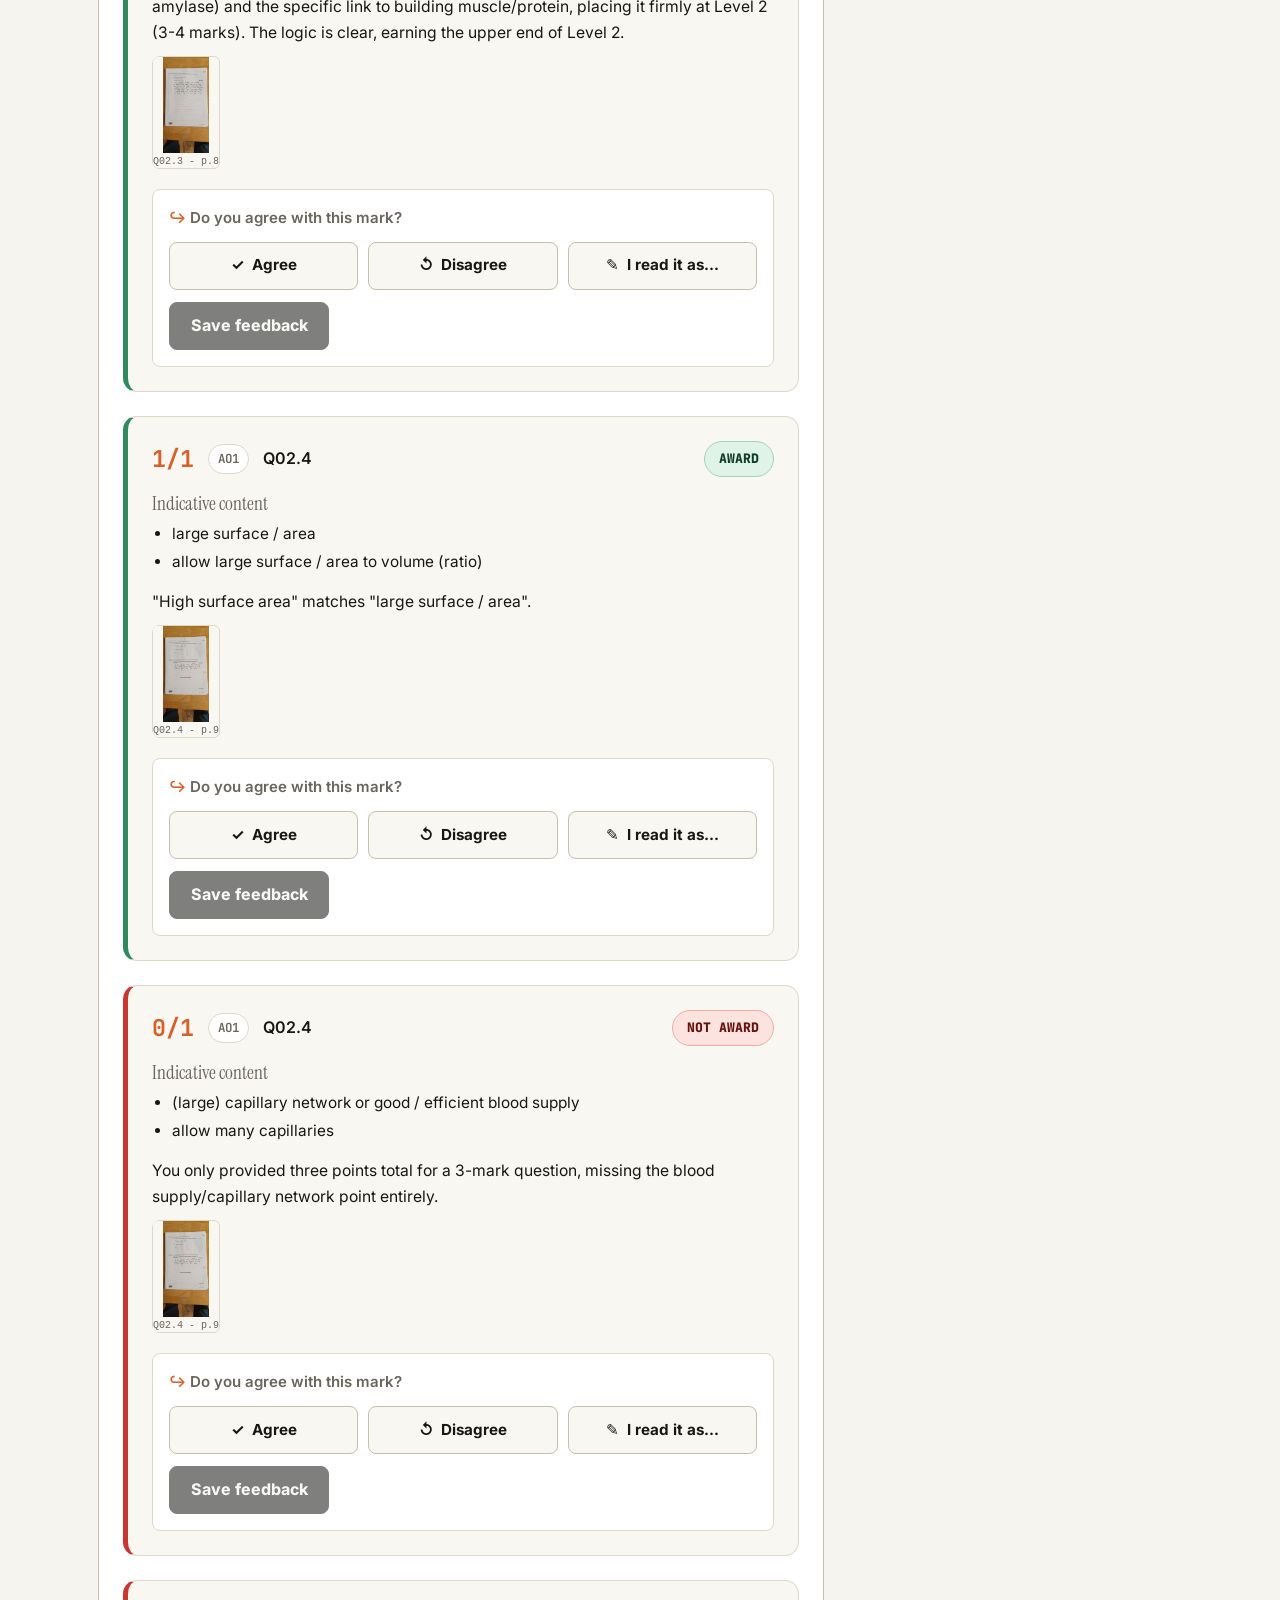
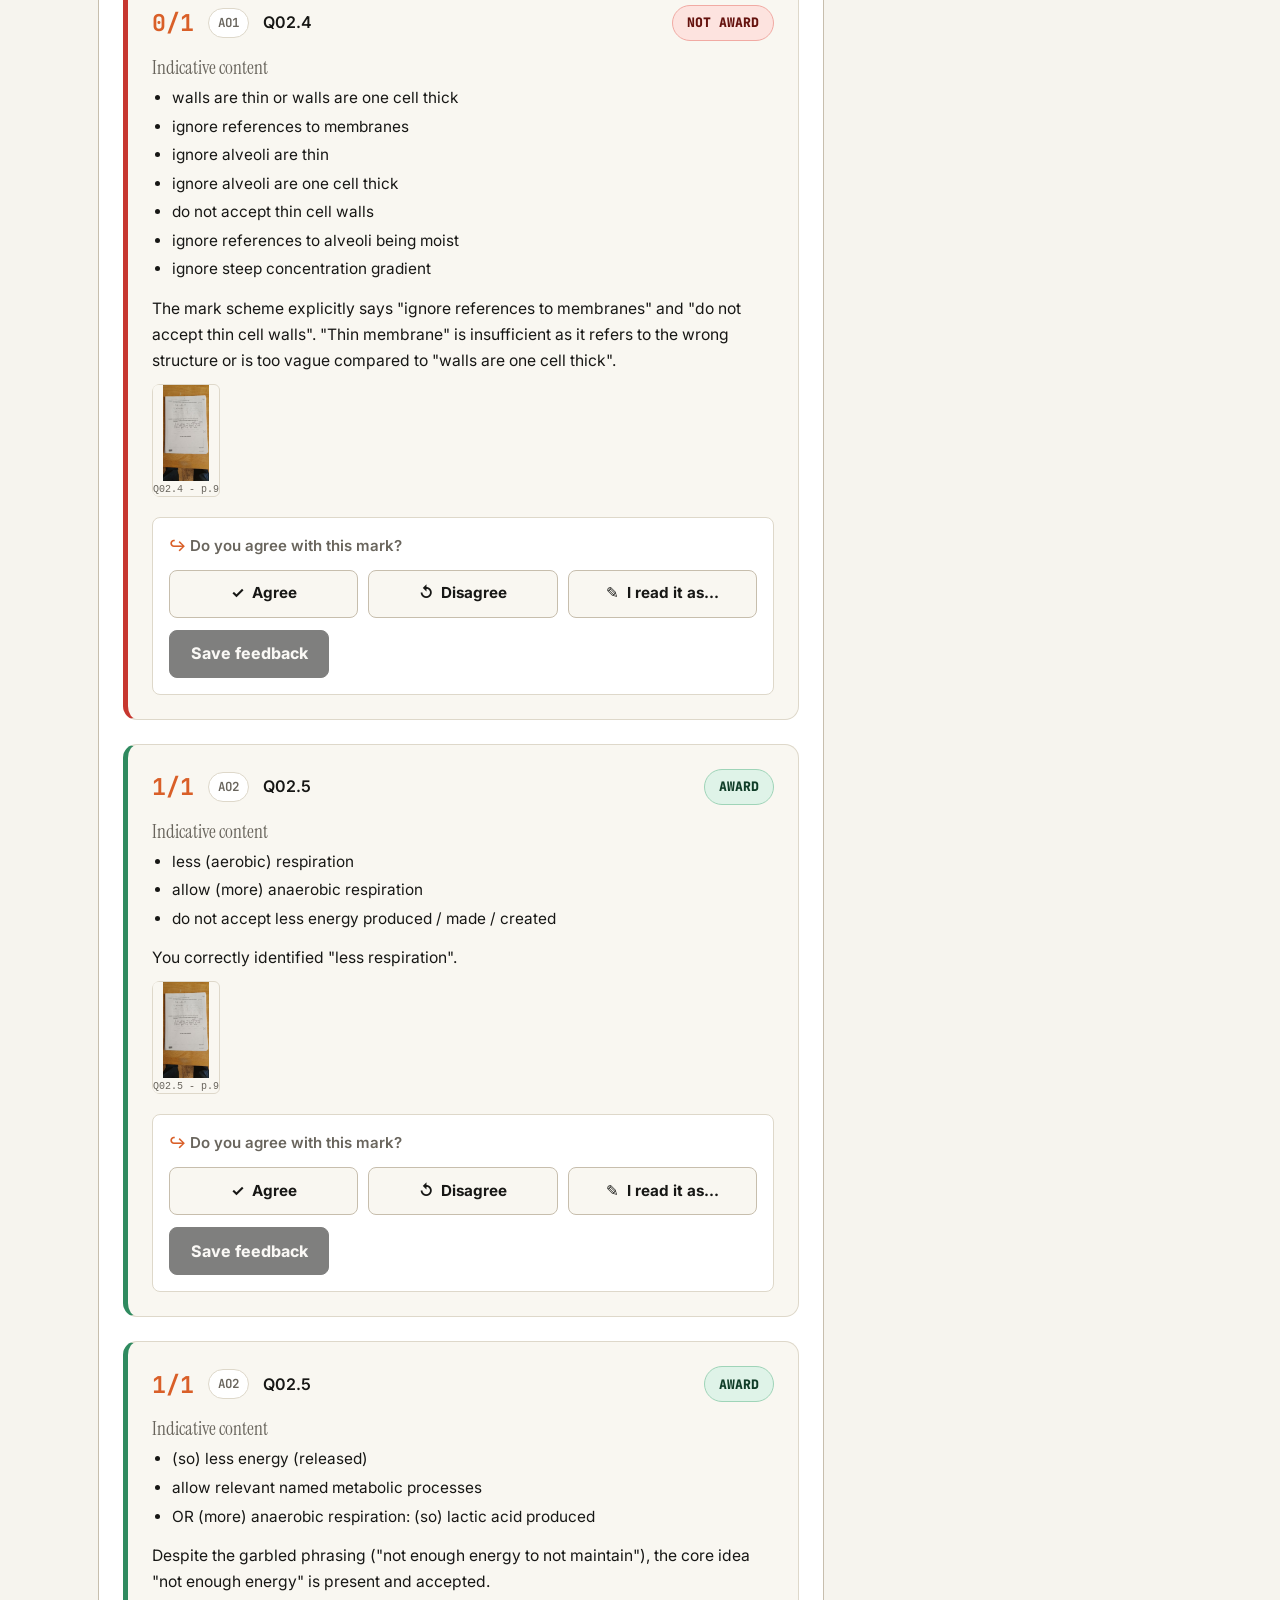
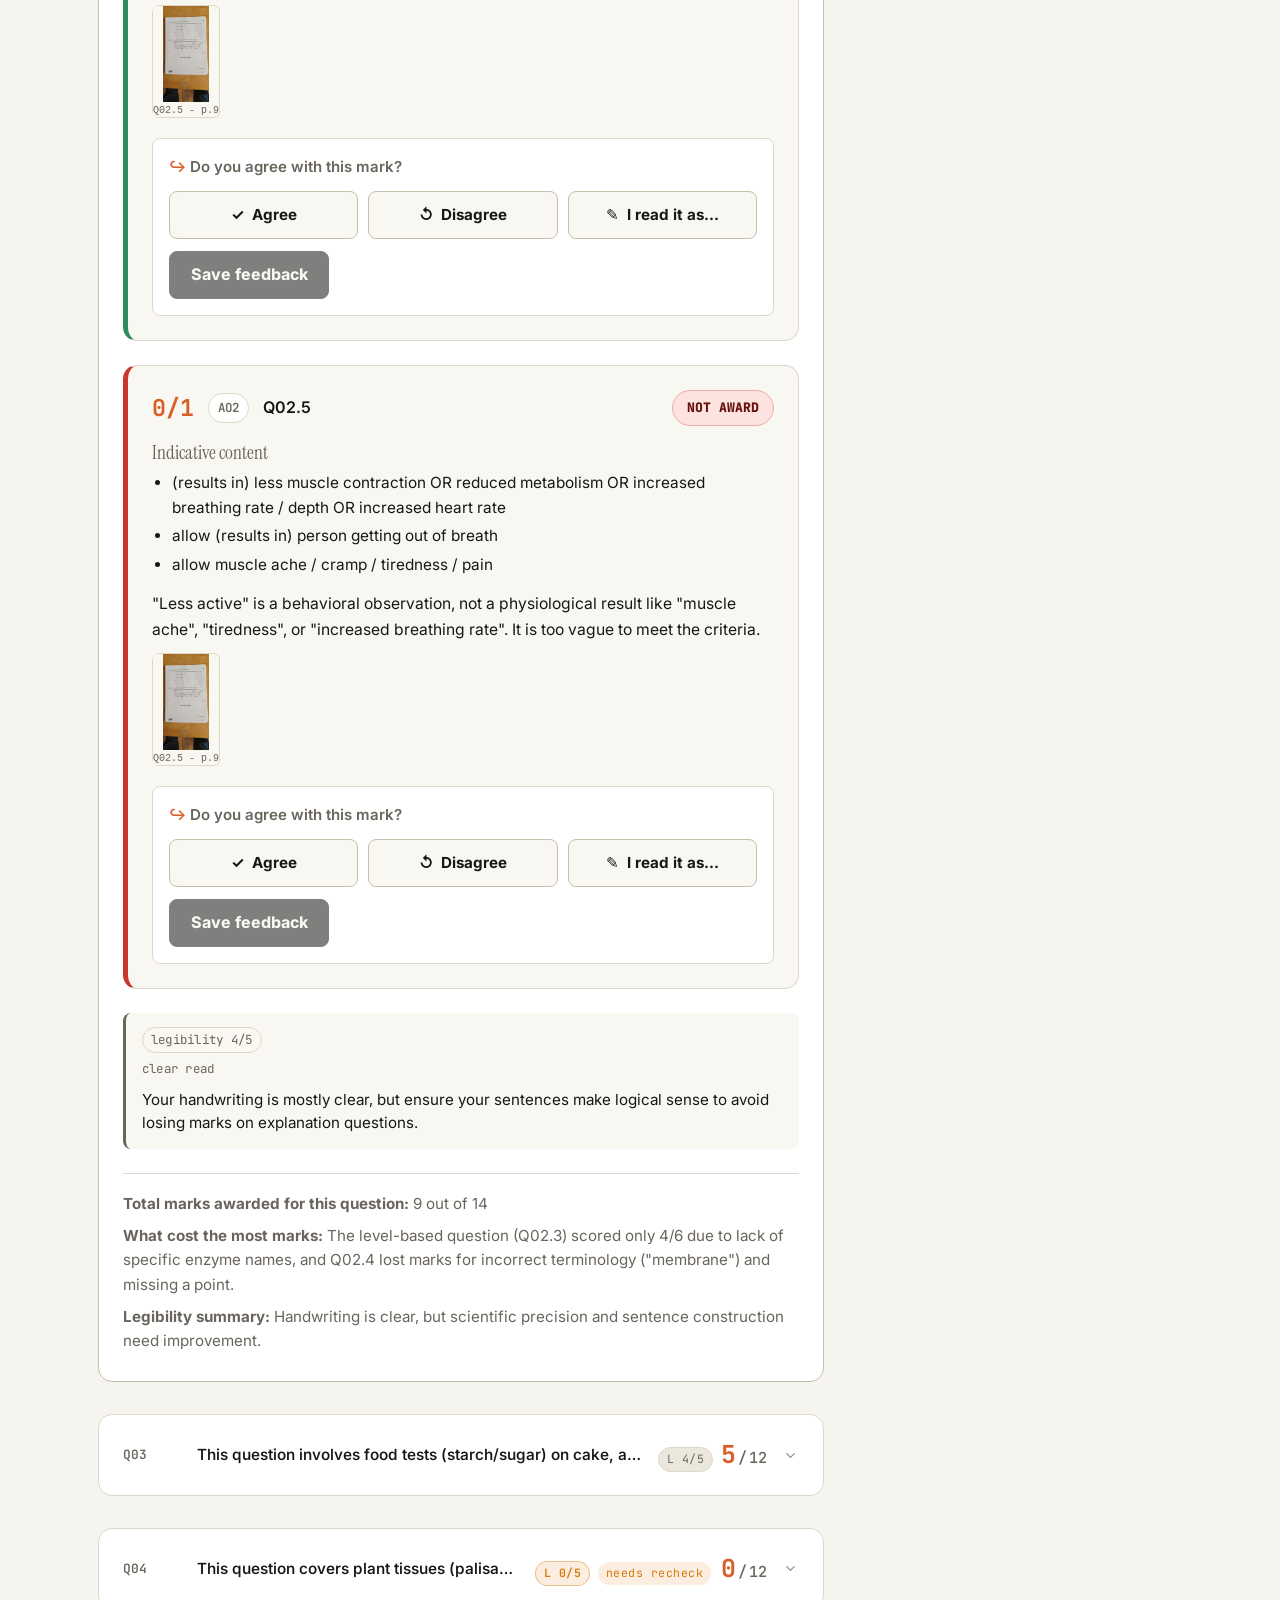
==== commit 1c7c3fa4: "publish: render assessment HTML for aqa-84611h-biology-higher-2024-05 Ã¢â‚¬â€ 51/100 (51%)" ====
--- a/pages/assessments/aqa-84611h-biology-higher-2024-05.html
+++ b/pages/assessments/aqa-84611h-biology-higher-2024-05.html
@@ -38,12 +38,12 @@
   </div>
   <div class="score-block">
     <div class="score-main">
-      <span class="awarded">53</span>
+      <span class="awarded">50</span>
       <span class="separator">/</span>
       <span class="available">100</span>
     </div>
     <div class="score-sub">
-      <span class="pct">53%</span>
+      <span class="pct">50%</span>
       <span class="grade">Grade 5</span>
     </div>
   </div>
@@ -62,12 +62,12 @@
   <button class="qhead" type="button" aria-expanded="true" aria-controls="q-01-body">
     <span class="qnum">Q01</span>
     <span class="qmain">
-      <span class="qsub">Questions on coronary heart disease, first aid procedures, risk factors from data analysis, and graph plotting.</span>
+      <span class="qsub">This question assesses knowledge of coronary heart disease, including blood vessels, CPR mechanics, treatments (statins/stents), data analysis of smoking risks, and graph plotting.</span>
     </span>
     <span class="qscore">
-      <span class="leg-chip leg-chip-good" title="Handwriting legibility for this question (0-5)">L 4/5</span>
-      
-      <span class="a">11</span>
+      <span class="leg-chip leg-chip-caution" title="Handwriting legibility for this question (0-5)">L 3/5</span>
+      <span class="recheck-badge" title="Handwriting was hard to read; recheck the original photo against the marking.">needs recheck</span>
+      <span class="a">13</span>
       <span class="s">/</span>
       <span class="b">14</span>
     </span>
@@ -76,7 +76,7 @@
     </svg>
   </button>
   <div class="qbody" id="q-01-body">
-    <div class="qcontext">Questions on coronary heart disease, first aid procedures, risk factors from data analysis, and graph plotting.</div>
+    <div class="qcontext">This question assesses knowledge of coronary heart disease, including blood vessels, CPR mechanics, treatments (statins/stents), data analysis of smoking risks, and graph plotting.</div>
     <div class="criteria">
       
 <div class="criterion AWARD" data-criterion-id="aqa-84611h-biology-higher-2024-05_q01_c1" data-verdict="AWARD">
@@ -88,7 +88,7 @@
   </div>
   <div class="criterion-body">
     <div><span class="indicative-label">Indicative content</span><ul class="indicative"><li>arteries</li></ul></div>
-    <p class="justification">You clearly ticked &quot;Arteries&quot;. Although there is a smudge near &quot;Capillaries&quot;, the primary tick is unambiguous for the correct answer.</p>
+    <p class="justification">You correctly ticked &quot;Arteries&quot;. The mark scheme accepts &quot;arteries&quot; as the correct answer for the blood vessel type.</p>
   </div>
   <div class="qthumbs qthumbs-criterion" aria-label="Your answer photo for Q01.1">
       <a class="qthumb" href="../assets/photos/aqa-84611h-biology-higher-2024-05/originals/02.jpg" data-lightbox="Q01.1" data-page="2" data-subq="Q01.1"><img src="../assets/photos/aqa-84611h-biology-higher-2024-05/thumbs/02.jpg" alt="Your answer for Q01.1, page 2" loading="lazy" /><span class="qthumb-label">Q01.1 - p.2</span></a>
@@ -119,7 +119,7 @@
   </div>
   <div class="criterion-body">
     <div><span class="indicative-label">Indicative content</span><ul class="indicative"><li>pushes / moves blood</li></ul></div>
-    <p class="justification">You states &quot;pushing blood&quot;, which matches the indicative content &quot;pushes / moves blood&quot;. The spelling error &quot;replicats&quot; does not invalidate the biological point.</p>
+    <p class="justification">Despite spelling errors (&quot;repelats&quot;, &quot;througler&quot;), the student clearly states &quot;pushing blood&quot;, which matches the indicative content &quot;pushes / moves blood&quot;.</p>
   </div>
   <div class="qthumbs qthumbs-criterion" aria-label="Your answer photo for Q01.2">
       <a class="qthumb" href="../assets/photos/aqa-84611h-biology-higher-2024-05/originals/02.jpg" data-lightbox="Q01.2" data-page="2" data-subq="Q01.2"><img src="../assets/photos/aqa-84611h-biology-higher-2024-05/thumbs/02.jpg" alt="Your answer for Q01.2, page 2" loading="lazy" /><span class="qthumb-label">Q01.2 - p.2</span></a>
@@ -145,65 +145,96 @@
   <div class="criterion-head">
     <span class="marks">1/1</span>
     <span class="ao">AO2</span>
+    <span class="subq">Q01.2</span>
+    <span class="verdict-pill AWARD">AWARD</span>
+  </div>
+  <div class="criterion-body">
+    <div><span class="indicative-label">Indicative content</span><ul class="indicative"><li>to get oxygen around the body</li><li>allow description of getting oxygen around the body, such as through blood vessels</li><li>or to get oxygen to a named organ</li><li>do not accept to get oxygen to the lungs</li><li>ignore reference to restarting the heart</li><li>ignore reference to the pacemaker</li></ul></div>
+    <p class="justification">You wrote &quot;more O2 around to body&quot;, which aligns with &quot;to get oxygen around the body&quot;. The mention of restarting the heart is ignored per instructions, but the oxygen point is valid.</p>
+  </div>
+  <div class="qthumbs qthumbs-criterion" aria-label="Your answer photo for Q01.2">
+      <a class="qthumb" href="../assets/photos/aqa-84611h-biology-higher-2024-05/originals/02.jpg" data-lightbox="Q01.2" data-page="2" data-subq="Q01.2"><img src="../assets/photos/aqa-84611h-biology-higher-2024-05/thumbs/02.jpg" alt="Your answer for Q01.2, page 2" loading="lazy" /><span class="qthumb-label">Q01.2 - p.2</span></a>
+    </div>
+  <div class="feedback" data-mode="" data-criterion-id="aqa-84611h-biology-higher-2024-05_q01_c3">
+    <span class="feedback-prompt"><span class="icon">↪</span> Do you agree with this mark?</span>
+    <div class="fb-actions" role="group" aria-label="Verdict">
+      <button type="button" class="fb-btn AWARD" data-mode="AWARD"><span class="icon">✓</span> Agree</button>
+      <button type="button" class="fb-btn DISAGREE" data-mode="DISAGREE"><span class="icon">↺</span> Disagree</button>
+      <button type="button" class="fb-btn NOTE" data-mode="NOTE"><span class="icon">✎</span> I read it as...</button>
+    </div>
+    <textarea class="fb-note" data-mode="disagree" placeholder="What did you write, and why does the mark seem wrong?" rows="2"></textarea>
+    <textarea class="fb-note" data-mode="note" placeholder="Tell us what you read on the page (e.g. 'I wrote 0.5 mol, not 0.05')." rows="2"></textarea>
+    <div class="fb-actions">
+      <button type="button" class="fb-save" disabled>Save feedback</button>
+      <span class="fb-status" aria-live="polite"></span>
+    </div>
+  </div>
+</div>
+
+
+<div class="criterion AWARD" data-criterion-id="aqa-84611h-biology-higher-2024-05_q01_c4" data-verdict="AWARD">
+  <div class="criterion-head">
+    <span class="marks">1/1</span>
+    <span class="ao">AO2</span>
     <span class="subq">Q01.3</span>
     <span class="verdict-pill AWARD">AWARD</span>
   </div>
   <div class="criterion-body">
-    <div><span class="indicative-label">Indicative content</span><ul class="indicative"><li>to get oxygen around the body</li><li>allow description of getting oxygen around the body, such as through blood vessels</li><li>or to get oxygen to a named organ</li><li>do not accept to get oxygen to the lungs</li><li>ignore reference to restarting the heart</li><li>ignore reference to the pacemaker</li></ul></div>
-    <p class="justification">The phrase &quot;more O2 around the body&quot; is equivalent to &quot;to get oxygen around the body&quot;. This secures the second mark for this part (note: the scheme splits the 2 marks across criteria 2 and 3).</p>
+    <div><span class="indicative-label">Indicative content</span><ul class="indicative"><li>provides oxygen (for respiration)</li><li>allow idea of carbon dioxide triggering breathing to restart</li></ul></div>
+    <p class="justification">The answer &quot;It supplies the blood with Oxygen&quot; is equivalent to &quot;provides oxygen&quot;.</p>
   </div>
   <div class="qthumbs qthumbs-criterion" aria-label="Your answer photo for Q01.3">
-      <a class="qthumb" href="../assets/photos/aqa-84611h-biology-higher-2024-05/originals/02.jpg" data-lightbox="Q01.3" data-page="2" data-subq="Q01.3"><img src="../assets/photos/aqa-84611h-biology-higher-2024-05/thumbs/02.jpg" alt="Your answer for Q01.3, page 2" loading="lazy" /><span class="qthumb-label">Q01.3 - p.2</span></a>
-    </div>
-  <div class="feedback" data-mode="" data-criterion-id="aqa-84611h-biology-higher-2024-05_q01_c3">
-    <span class="feedback-prompt"><span class="icon">↪</span> Do you agree with this mark?</span>
-    <div class="fb-actions" role="group" aria-label="Verdict">
-      <button type="button" class="fb-btn AWARD" data-mode="AWARD"><span class="icon">✓</span> Agree</button>
-      <button type="button" class="fb-btn DISAGREE" data-mode="DISAGREE"><span class="icon">↺</span> Disagree</button>
-      <button type="button" class="fb-btn NOTE" data-mode="NOTE"><span class="icon">✎</span> I read it as...</button>
-    </div>
-    <textarea class="fb-note" data-mode="disagree" placeholder="What did you write, and why does the mark seem wrong?" rows="2"></textarea>
-    <textarea class="fb-note" data-mode="note" placeholder="Tell us what you read on the page (e.g. 'I wrote 0.5 mol, not 0.05')." rows="2"></textarea>
-    <div class="fb-actions">
-      <button type="button" class="fb-save" disabled>Save feedback</button>
-      <span class="fb-status" aria-live="polite"></span>
-    </div>
-  </div>
-</div>
-
-
-<div class="criterion AWARD" data-criterion-id="aqa-84611h-biology-higher-2024-05_q01_c4" data-verdict="AWARD">
-  <div class="criterion-head">
-    <span class="marks">1/1</span>
-    <span class="ao">AO2</span>
+      <a class="qthumb" href="../assets/photos/aqa-84611h-biology-higher-2024-05/originals/03.jpg" data-lightbox="Q01.3" data-page="3" data-subq="Q01.3"><img src="../assets/photos/aqa-84611h-biology-higher-2024-05/thumbs/03.jpg" alt="Your answer for Q01.3, page 3" loading="lazy" /><span class="qthumb-label">Q01.3 - p.3</span></a>
+    </div>
+  <div class="feedback" data-mode="" data-criterion-id="aqa-84611h-biology-higher-2024-05_q01_c4">
+    <span class="feedback-prompt"><span class="icon">↪</span> Do you agree with this mark?</span>
+    <div class="fb-actions" role="group" aria-label="Verdict">
+      <button type="button" class="fb-btn AWARD" data-mode="AWARD"><span class="icon">✓</span> Agree</button>
+      <button type="button" class="fb-btn DISAGREE" data-mode="DISAGREE"><span class="icon">↺</span> Disagree</button>
+      <button type="button" class="fb-btn NOTE" data-mode="NOTE"><span class="icon">✎</span> I read it as...</button>
+    </div>
+    <textarea class="fb-note" data-mode="disagree" placeholder="What did you write, and why does the mark seem wrong?" rows="2"></textarea>
+    <textarea class="fb-note" data-mode="note" placeholder="Tell us what you read on the page (e.g. 'I wrote 0.5 mol, not 0.05')." rows="2"></textarea>
+    <div class="fb-actions">
+      <button type="button" class="fb-save" disabled>Save feedback</button>
+      <span class="fb-status" aria-live="polite"></span>
+    </div>
+  </div>
+</div>
+
+
+<div class="criterion AWARD" data-criterion-id="aqa-84611h-biology-higher-2024-05_q01_c5" data-verdict="AWARD">
+  <div class="criterion-head">
+    <span class="marks">1/1</span>
+    <span class="ao">AO1</span>
     <span class="subq">Q01.4</span>
     <span class="verdict-pill AWARD">AWARD</span>
   </div>
   <div class="criterion-body">
-    <div><span class="indicative-label">Indicative content</span><ul class="indicative"><li>provides oxygen (for respiration)</li><li>allow idea of carbon dioxide triggering breathing to restart</li></ul></div>
-    <p class="justification">&quot;Supplies the blood with Oxygen&quot; is accepted as providing oxygen for respiration.</p>
+    <div><span class="indicative-label">Indicative content</span><ul class="indicative"><li>statin(s)</li><li>allow named statin</li></ul></div>
+    <p class="justification">You correctly identified &quot;Statins&quot;.</p>
   </div>
   <div class="qthumbs qthumbs-criterion" aria-label="Your answer photo for Q01.4">
       <a class="qthumb" href="../assets/photos/aqa-84611h-biology-higher-2024-05/originals/03.jpg" data-lightbox="Q01.4" data-page="3" data-subq="Q01.4"><img src="../assets/photos/aqa-84611h-biology-higher-2024-05/thumbs/03.jpg" alt="Your answer for Q01.4, page 3" loading="lazy" /><span class="qthumb-label">Q01.4 - p.3</span></a>
     </div>
-  <div class="feedback" data-mode="" data-criterion-id="aqa-84611h-biology-higher-2024-05_q01_c4">
-    <span class="feedback-prompt"><span class="icon">↪</span> Do you agree with this mark?</span>
-    <div class="fb-actions" role="group" aria-label="Verdict">
-      <button type="button" class="fb-btn AWARD" data-mode="AWARD"><span class="icon">✓</span> Agree</button>
-      <button type="button" class="fb-btn DISAGREE" data-mode="DISAGREE"><span class="icon">↺</span> Disagree</button>
-      <button type="button" class="fb-btn NOTE" data-mode="NOTE"><span class="icon">✎</span> I read it as...</button>
-    </div>
-    <textarea class="fb-note" data-mode="disagree" placeholder="What did you write, and why does the mark seem wrong?" rows="2"></textarea>
-    <textarea class="fb-note" data-mode="note" placeholder="Tell us what you read on the page (e.g. 'I wrote 0.5 mol, not 0.05')." rows="2"></textarea>
-    <div class="fb-actions">
-      <button type="button" class="fb-save" disabled>Save feedback</button>
-      <span class="fb-status" aria-live="polite"></span>
-    </div>
-  </div>
-</div>
-
-
-<div class="criterion AWARD" data-criterion-id="aqa-84611h-biology-higher-2024-05_q01_c5" data-verdict="AWARD">
+  <div class="feedback" data-mode="" data-criterion-id="aqa-84611h-biology-higher-2024-05_q01_c5">
+    <span class="feedback-prompt"><span class="icon">↪</span> Do you agree with this mark?</span>
+    <div class="fb-actions" role="group" aria-label="Verdict">
+      <button type="button" class="fb-btn AWARD" data-mode="AWARD"><span class="icon">✓</span> Agree</button>
+      <button type="button" class="fb-btn DISAGREE" data-mode="DISAGREE"><span class="icon">↺</span> Disagree</button>
+      <button type="button" class="fb-btn NOTE" data-mode="NOTE"><span class="icon">✎</span> I read it as...</button>
+    </div>
+    <textarea class="fb-note" data-mode="disagree" placeholder="What did you write, and why does the mark seem wrong?" rows="2"></textarea>
+    <textarea class="fb-note" data-mode="note" placeholder="Tell us what you read on the page (e.g. 'I wrote 0.5 mol, not 0.05')." rows="2"></textarea>
+    <div class="fb-actions">
+      <button type="button" class="fb-save" disabled>Save feedback</button>
+      <span class="fb-status" aria-live="polite"></span>
+    </div>
+  </div>
+</div>
+
+
+<div class="criterion AWARD" data-criterion-id="aqa-84611h-biology-higher-2024-05_q01_c6" data-verdict="AWARD">
   <div class="criterion-head">
     <span class="marks">1/1</span>
     <span class="ao">AO1</span>
@@ -211,73 +242,42 @@
     <span class="verdict-pill AWARD">AWARD</span>
   </div>
   <div class="criterion-body">
-    <div><span class="indicative-label">Indicative content</span><ul class="indicative"><li>statin(s)</li><li>allow named statin</li></ul></div>
-    <p class="justification">You correctly identified &quot;Statins&quot;.</p>
+    <div><span class="indicative-label">Indicative content</span><ul class="indicative"><li>(stent) opens / widens (blocked blood) vessel</li><li>allow (stent) keeps (blocked blood) vessel open</li><li>allow a description of the blood vessel being opened</li><li>ignore type of blood vessel</li><li>ignore unblocks (blood) vessel</li></ul></div>
+    <p class="justification">Although &quot;start&quot; is a misspelling of &quot;stent&quot;, the context &quot;inserted into the artery&quot; makes the intent clear. The phrase &quot;open up&quot; matches &quot;opens / widens&quot;.</p>
   </div>
   <div class="qthumbs qthumbs-criterion" aria-label="Your answer photo for Q01.5">
       <a class="qthumb" href="../assets/photos/aqa-84611h-biology-higher-2024-05/originals/03.jpg" data-lightbox="Q01.5" data-page="3" data-subq="Q01.5"><img src="../assets/photos/aqa-84611h-biology-higher-2024-05/thumbs/03.jpg" alt="Your answer for Q01.5, page 3" loading="lazy" /><span class="qthumb-label">Q01.5 - p.3</span></a>
     </div>
-  <div class="feedback" data-mode="" data-criterion-id="aqa-84611h-biology-higher-2024-05_q01_c5">
-    <span class="feedback-prompt"><span class="icon">↪</span> Do you agree with this mark?</span>
-    <div class="fb-actions" role="group" aria-label="Verdict">
-      <button type="button" class="fb-btn AWARD" data-mode="AWARD"><span class="icon">✓</span> Agree</button>
-      <button type="button" class="fb-btn DISAGREE" data-mode="DISAGREE"><span class="icon">↺</span> Disagree</button>
-      <button type="button" class="fb-btn NOTE" data-mode="NOTE"><span class="icon">✎</span> I read it as...</button>
-    </div>
-    <textarea class="fb-note" data-mode="disagree" placeholder="What did you write, and why does the mark seem wrong?" rows="2"></textarea>
-    <textarea class="fb-note" data-mode="note" placeholder="Tell us what you read on the page (e.g. 'I wrote 0.5 mol, not 0.05')." rows="2"></textarea>
-    <div class="fb-actions">
-      <button type="button" class="fb-save" disabled>Save feedback</button>
-      <span class="fb-status" aria-live="polite"></span>
-    </div>
-  </div>
-</div>
-
-
-<div class="criterion AWARD" data-criterion-id="aqa-84611h-biology-higher-2024-05_q01_c6" data-verdict="AWARD">
-  <div class="criterion-head">
-    <span class="marks">1/1</span>
+  <div class="feedback" data-mode="" data-criterion-id="aqa-84611h-biology-higher-2024-05_q01_c6">
+    <span class="feedback-prompt"><span class="icon">↪</span> Do you agree with this mark?</span>
+    <div class="fb-actions" role="group" aria-label="Verdict">
+      <button type="button" class="fb-btn AWARD" data-mode="AWARD"><span class="icon">✓</span> Agree</button>
+      <button type="button" class="fb-btn DISAGREE" data-mode="DISAGREE"><span class="icon">↺</span> Disagree</button>
+      <button type="button" class="fb-btn NOTE" data-mode="NOTE"><span class="icon">✎</span> I read it as...</button>
+    </div>
+    <textarea class="fb-note" data-mode="disagree" placeholder="What did you write, and why does the mark seem wrong?" rows="2"></textarea>
+    <textarea class="fb-note" data-mode="note" placeholder="Tell us what you read on the page (e.g. 'I wrote 0.5 mol, not 0.05')." rows="2"></textarea>
+    <div class="fb-actions">
+      <button type="button" class="fb-save" disabled>Save feedback</button>
+      <span class="fb-status" aria-live="polite"></span>
+    </div>
+  </div>
+</div>
+
+
+<div class="criterion NOT_AWARD" data-criterion-id="aqa-84611h-biology-higher-2024-05_q01_c7" data-verdict="NOT_AWARD">
+  <div class="criterion-head">
+    <span class="marks">0/1</span>
     <span class="ao">AO1</span>
-    <span class="subq">Q01.6</span>
-    <span class="verdict-pill AWARD">AWARD</span>
-  </div>
-  <div class="criterion-body">
-    <div><span class="indicative-label">Indicative content</span><ul class="indicative"><li>(stent) opens / widens (blocked blood) vessel</li><li>allow (stent) keeps (blocked blood) vessel open</li><li>allow a description of the blood vessel being opened</li><li>ignore type of blood vessel</li><li>ignore unblocks (blood) vessel</li></ul></div>
-    <p class="justification">Despite the spelling error &quot;start&quot; instead of &quot;stent&quot;, the context &quot;inserted into the artery&quot; makes the intent clear. The phrase &quot;open up&quot; matches &quot;opens / widens&quot;.</p>
-  </div>
-  <div class="qthumbs qthumbs-criterion" aria-label="Your answer photo for Q01.6">
-      <a class="qthumb" href="../assets/photos/aqa-84611h-biology-higher-2024-05/originals/03.jpg" data-lightbox="Q01.6" data-page="3" data-subq="Q01.6"><img src="../assets/photos/aqa-84611h-biology-higher-2024-05/thumbs/03.jpg" alt="Your answer for Q01.6, page 3" loading="lazy" /><span class="qthumb-label">Q01.6 - p.3</span></a>
-    </div>
-  <div class="feedback" data-mode="" data-criterion-id="aqa-84611h-biology-higher-2024-05_q01_c6">
-    <span class="feedback-prompt"><span class="icon">↪</span> Do you agree with this mark?</span>
-    <div class="fb-actions" role="group" aria-label="Verdict">
-      <button type="button" class="fb-btn AWARD" data-mode="AWARD"><span class="icon">✓</span> Agree</button>
-      <button type="button" class="fb-btn DISAGREE" data-mode="DISAGREE"><span class="icon">↺</span> Disagree</button>
-      <button type="button" class="fb-btn NOTE" data-mode="NOTE"><span class="icon">✎</span> I read it as...</button>
-    </div>
-    <textarea class="fb-note" data-mode="disagree" placeholder="What did you write, and why does the mark seem wrong?" rows="2"></textarea>
-    <textarea class="fb-note" data-mode="note" placeholder="Tell us what you read on the page (e.g. 'I wrote 0.5 mol, not 0.05')." rows="2"></textarea>
-    <div class="fb-actions">
-      <button type="button" class="fb-save" disabled>Save feedback</button>
-      <span class="fb-status" aria-live="polite"></span>
-    </div>
-  </div>
-</div>
-
-
-<div class="criterion NOT_AWARD" data-criterion-id="aqa-84611h-biology-higher-2024-05_q01_c7" data-verdict="NOT_AWARD">
-  <div class="criterion-head">
-    <span class="marks">0/1</span>
-    <span class="ao">AO1</span>
-    <span class="subq">Q01.7</span>
+    <span class="subq">Q01.5</span>
     <span class="verdict-pill NOT_AWARD">NOT AWARD</span>
   </div>
   <div class="criterion-body">
     <div><span class="indicative-label">Indicative content</span><ul class="indicative"><li>to allow (more) blood to flow or to allow (more) glucose / oxygen to the heart (cells / tissue / muscle)</li></ul></div>
-    <p class="justification">You&#x27;s answer &quot;goes it to open up&quot; describes the action of the stent but does not explicitly state the purpose &quot;to allow more blood/oxygen to the heart&quot;. The mark scheme requires the outcome/purpose for this specific mark.</p>
-  </div>
-  <div class="qthumbs qthumbs-criterion" aria-label="Your answer photo for Q01.7">
-      <a class="qthumb" href="../assets/photos/aqa-84611h-biology-higher-2024-05/originals/03.jpg" data-lightbox="Q01.7" data-page="3" data-subq="Q01.7"><img src="../assets/photos/aqa-84611h-biology-higher-2024-05/thumbs/03.jpg" alt="Your answer for Q01.7, page 3" loading="lazy" /><span class="qthumb-label">Q01.7 - p.3</span></a>
+    <p class="justification">You described the action of the stent (opening up) but did not explain the purpose (to allow blood/oxygen flow to the heart). The second mark requires the consequence/purpose.</p>
+  </div>
+  <div class="qthumbs qthumbs-criterion" aria-label="Your answer photo for Q01.5">
+      <a class="qthumb" href="../assets/photos/aqa-84611h-biology-higher-2024-05/originals/03.jpg" data-lightbox="Q01.5" data-page="3" data-subq="Q01.5"><img src="../assets/photos/aqa-84611h-biology-higher-2024-05/thumbs/03.jpg" alt="Your answer for Q01.5, page 3" loading="lazy" /><span class="qthumb-label">Q01.5 - p.3</span></a>
     </div>
   <div class="feedback" data-mode="" data-criterion-id="aqa-84611h-biology-higher-2024-05_q01_c7">
     <span class="feedback-prompt"><span class="icon">↪</span> Do you agree with this mark?</span>
@@ -300,170 +300,170 @@
   <div class="criterion-head">
     <span class="marks">2/2</span>
     <span class="ao">AO3</span>
+    <span class="subq">Q01.6</span>
+    <span class="verdict-pill AWARD">AWARD</span>
+  </div>
+  <div class="criterion-body">
+    <div><span class="indicative-label">Indicative content</span><ul class="indicative"><li>any two from:</li><li>smoking increases the (%) risk of all types of (cardiovascular) disease</li><li>smoking increases the (%) risk of having (disease) H more than any other type of (cardiovascular) disease</li><li>smoking increases the (%) risk of having (disease) E less than any other type of (cardiovascular) disease</li><li>allow not smoking decreases the risk of all types of (cardiovascular) disease</li><li>allow if you smoke, you are most likely to get (disease) H</li><li>allow if you smoke, you are least likely to get (disease) E</li><li>allow a comparison of the effect of smoking on the risk of two (cardiovascular) diseases</li><li>allow two comparisons of the effect of smoking on the risk of two (cardiovascular) diseases for 2 marks</li><li>ignore smoking causes (cardiovascular) disease</li></ul></div>
+    <p class="justification">Point 1 matches &quot;smoking increases the (%) risk of having (disease) H more than any other&quot;. Point 2 matches &quot;smoking increases the (%) risk of all types of (cardiovascular) disease&quot;. Both points are valid despite minor spelling/abbreviation.</p>
+  </div>
+  <div class="qthumbs qthumbs-criterion" aria-label="Your answer photo for Q01.6">
+      <a class="qthumb" href="../assets/photos/aqa-84611h-biology-higher-2024-05/originals/04.jpg" data-lightbox="Q01.6" data-page="4" data-subq="Q01.6"><img src="../assets/photos/aqa-84611h-biology-higher-2024-05/thumbs/04.jpg" alt="Your answer for Q01.6, page 4" loading="lazy" /><span class="qthumb-label">Q01.6 - p.4</span></a>
+    </div>
+  <div class="feedback" data-mode="" data-criterion-id="aqa-84611h-biology-higher-2024-05_q01_c8">
+    <span class="feedback-prompt"><span class="icon">↪</span> Do you agree with this mark?</span>
+    <div class="fb-actions" role="group" aria-label="Verdict">
+      <button type="button" class="fb-btn AWARD" data-mode="AWARD"><span class="icon">✓</span> Agree</button>
+      <button type="button" class="fb-btn DISAGREE" data-mode="DISAGREE"><span class="icon">↺</span> Disagree</button>
+      <button type="button" class="fb-btn NOTE" data-mode="NOTE"><span class="icon">✎</span> I read it as...</button>
+    </div>
+    <textarea class="fb-note" data-mode="disagree" placeholder="What did you write, and why does the mark seem wrong?" rows="2"></textarea>
+    <textarea class="fb-note" data-mode="note" placeholder="Tell us what you read on the page (e.g. 'I wrote 0.5 mol, not 0.05')." rows="2"></textarea>
+    <div class="fb-actions">
+      <button type="button" class="fb-save" disabled>Save feedback</button>
+      <span class="fb-status" aria-live="polite"></span>
+    </div>
+  </div>
+</div>
+
+
+<div class="criterion AWARD" data-criterion-id="aqa-84611h-biology-higher-2024-05_q01_c9" data-verdict="AWARD">
+  <div class="criterion-head">
+    <span class="marks">1/1</span>
+    <span class="ao">AO2</span>
+    <span class="subq">Q01.7</span>
+    <span class="verdict-pill AWARD">AWARD</span>
+  </div>
+  <div class="criterion-body">
+    <div><span class="indicative-label">Indicative content</span><ul class="indicative"><li>y-axis labelled &#x27;Percentage / % increase in risk (compared to people who have never smoked)&#x27;</li></ul></div>
+    <p class="justification">The transcript confirms the y-axis was labeled correctly with &quot;Percentage (%) increase in risk&quot;.</p>
+  </div>
+  <div class="qthumbs qthumbs-criterion" aria-label="Your answer photo for Q01.7">
+      <a class="qthumb" href="../assets/photos/aqa-84611h-biology-higher-2024-05/originals/05.jpg" data-lightbox="Q01.7" data-page="5" data-subq="Q01.7"><img src="../assets/photos/aqa-84611h-biology-higher-2024-05/thumbs/05.jpg" alt="Your answer for Q01.7, page 5" loading="lazy" /><span class="qthumb-label">Q01.7 - p.5</span></a>
+    </div>
+  <div class="feedback" data-mode="" data-criterion-id="aqa-84611h-biology-higher-2024-05_q01_c9">
+    <span class="feedback-prompt"><span class="icon">↪</span> Do you agree with this mark?</span>
+    <div class="fb-actions" role="group" aria-label="Verdict">
+      <button type="button" class="fb-btn AWARD" data-mode="AWARD"><span class="icon">✓</span> Agree</button>
+      <button type="button" class="fb-btn DISAGREE" data-mode="DISAGREE"><span class="icon">↺</span> Disagree</button>
+      <button type="button" class="fb-btn NOTE" data-mode="NOTE"><span class="icon">✎</span> I read it as...</button>
+    </div>
+    <textarea class="fb-note" data-mode="disagree" placeholder="What did you write, and why does the mark seem wrong?" rows="2"></textarea>
+    <textarea class="fb-note" data-mode="note" placeholder="Tell us what you read on the page (e.g. 'I wrote 0.5 mol, not 0.05')." rows="2"></textarea>
+    <div class="fb-actions">
+      <button type="button" class="fb-save" disabled>Save feedback</button>
+      <span class="fb-status" aria-live="polite"></span>
+    </div>
+  </div>
+</div>
+
+
+<div class="criterion AWARD" data-criterion-id="aqa-84611h-biology-higher-2024-05_q01_c10" data-verdict="AWARD">
+  <div class="criterion-head">
+    <span class="marks">1/1</span>
+    <span class="ao">AO2</span>
+    <span class="subq">Q01.7</span>
+    <span class="verdict-pill AWARD">AWARD</span>
+  </div>
+  <div class="criterion-body">
+    <div><span class="indicative-label">Indicative content</span><ul class="indicative"><li>correct scale of 1 cm = 5% on y-axis</li></ul></div>
+    <p class="justification">The transcript notes the scale is in increments of 5, matching the requirement.</p>
+  </div>
+  <div class="qthumbs qthumbs-criterion" aria-label="Your answer photo for Q01.7">
+      <a class="qthumb" href="../assets/photos/aqa-84611h-biology-higher-2024-05/originals/05.jpg" data-lightbox="Q01.7" data-page="5" data-subq="Q01.7"><img src="../assets/photos/aqa-84611h-biology-higher-2024-05/thumbs/05.jpg" alt="Your answer for Q01.7, page 5" loading="lazy" /><span class="qthumb-label">Q01.7 - p.5</span></a>
+    </div>
+  <div class="feedback" data-mode="" data-criterion-id="aqa-84611h-biology-higher-2024-05_q01_c10">
+    <span class="feedback-prompt"><span class="icon">↪</span> Do you agree with this mark?</span>
+    <div class="fb-actions" role="group" aria-label="Verdict">
+      <button type="button" class="fb-btn AWARD" data-mode="AWARD"><span class="icon">✓</span> Agree</button>
+      <button type="button" class="fb-btn DISAGREE" data-mode="DISAGREE"><span class="icon">↺</span> Disagree</button>
+      <button type="button" class="fb-btn NOTE" data-mode="NOTE"><span class="icon">✎</span> I read it as...</button>
+    </div>
+    <textarea class="fb-note" data-mode="disagree" placeholder="What did you write, and why does the mark seem wrong?" rows="2"></textarea>
+    <textarea class="fb-note" data-mode="note" placeholder="Tell us what you read on the page (e.g. 'I wrote 0.5 mol, not 0.05')." rows="2"></textarea>
+    <div class="fb-actions">
+      <button type="button" class="fb-save" disabled>Save feedback</button>
+      <span class="fb-status" aria-live="polite"></span>
+    </div>
+  </div>
+</div>
+
+
+<div class="criterion AWARD" data-criterion-id="aqa-84611h-biology-higher-2024-05_q01_c11" data-verdict="AWARD">
+  <div class="criterion-head">
+    <span class="marks">1/1</span>
+    <span class="ao">AO2</span>
+    <span class="subq">Q01.7</span>
+    <span class="verdict-pill AWARD">AWARD</span>
+  </div>
+  <div class="criterion-body">
+    <div><span class="indicative-label">Indicative content</span><ul class="indicative"><li>all bars plotted correctly</li><li>allow a tolerance of ±½ small square</li><li>ignore bars touching</li><li>ignore width of bars</li></ul></div>
+    <p class="justification">The transcript states heights match table values (14, 20, 29, 70). Assuming standard plotting accuracy based on the description &quot;approximately matching&quot;, the mark is awarded.</p>
+  </div>
+  <div class="qthumbs qthumbs-criterion" aria-label="Your answer photo for Q01.7">
+      <a class="qthumb" href="../assets/photos/aqa-84611h-biology-higher-2024-05/originals/05.jpg" data-lightbox="Q01.7" data-page="5" data-subq="Q01.7"><img src="../assets/photos/aqa-84611h-biology-higher-2024-05/thumbs/05.jpg" alt="Your answer for Q01.7, page 5" loading="lazy" /><span class="qthumb-label">Q01.7 - p.5</span></a>
+    </div>
+  <div class="feedback" data-mode="" data-criterion-id="aqa-84611h-biology-higher-2024-05_q01_c11">
+    <span class="feedback-prompt"><span class="icon">↪</span> Do you agree with this mark?</span>
+    <div class="fb-actions" role="group" aria-label="Verdict">
+      <button type="button" class="fb-btn AWARD" data-mode="AWARD"><span class="icon">✓</span> Agree</button>
+      <button type="button" class="fb-btn DISAGREE" data-mode="DISAGREE"><span class="icon">↺</span> Disagree</button>
+      <button type="button" class="fb-btn NOTE" data-mode="NOTE"><span class="icon">✎</span> I read it as...</button>
+    </div>
+    <textarea class="fb-note" data-mode="disagree" placeholder="What did you write, and why does the mark seem wrong?" rows="2"></textarea>
+    <textarea class="fb-note" data-mode="note" placeholder="Tell us what you read on the page (e.g. 'I wrote 0.5 mol, not 0.05')." rows="2"></textarea>
+    <div class="fb-actions">
+      <button type="button" class="fb-save" disabled>Save feedback</button>
+      <span class="fb-status" aria-live="polite"></span>
+    </div>
+  </div>
+</div>
+
+
+<div class="criterion AWARD" data-criterion-id="aqa-84611h-biology-higher-2024-05_q01_c12" data-verdict="AWARD">
+  <div class="criterion-head">
+    <span class="marks">1/1</span>
+    <span class="ao">AO2</span>
+    <span class="subq">Q01.7</span>
+    <span class="verdict-pill AWARD">AWARD</span>
+  </div>
+  <div class="criterion-body">
+    <div><span class="indicative-label">Indicative content</span><ul class="indicative"><li>all bars correctly labelled</li></ul></div>
+    <p class="justification">The transcript confirms bars were plotted for categories E, F, G, H, implying correct labeling.</p>
+  </div>
+  <div class="qthumbs qthumbs-criterion" aria-label="Your answer photo for Q01.7">
+      <a class="qthumb" href="../assets/photos/aqa-84611h-biology-higher-2024-05/originals/05.jpg" data-lightbox="Q01.7" data-page="5" data-subq="Q01.7"><img src="../assets/photos/aqa-84611h-biology-higher-2024-05/thumbs/05.jpg" alt="Your answer for Q01.7, page 5" loading="lazy" /><span class="qthumb-label">Q01.7 - p.5</span></a>
+    </div>
+  <div class="feedback" data-mode="" data-criterion-id="aqa-84611h-biology-higher-2024-05_q01_c12">
+    <span class="feedback-prompt"><span class="icon">↪</span> Do you agree with this mark?</span>
+    <div class="fb-actions" role="group" aria-label="Verdict">
+      <button type="button" class="fb-btn AWARD" data-mode="AWARD"><span class="icon">✓</span> Agree</button>
+      <button type="button" class="fb-btn DISAGREE" data-mode="DISAGREE"><span class="icon">↺</span> Disagree</button>
+      <button type="button" class="fb-btn NOTE" data-mode="NOTE"><span class="icon">✎</span> I read it as...</button>
+    </div>
+    <textarea class="fb-note" data-mode="disagree" placeholder="What did you write, and why does the mark seem wrong?" rows="2"></textarea>
+    <textarea class="fb-note" data-mode="note" placeholder="Tell us what you read on the page (e.g. 'I wrote 0.5 mol, not 0.05')." rows="2"></textarea>
+    <div class="fb-actions">
+      <button type="button" class="fb-save" disabled>Save feedback</button>
+      <span class="fb-status" aria-live="polite"></span>
+    </div>
+  </div>
+</div>
+
+
+<div class="criterion AWARD" data-criterion-id="aqa-84611h-biology-higher-2024-05_q01_c13" data-verdict="AWARD">
+  <div class="criterion-head">
+    <span class="marks">1/1</span>
+    <span class="ao">AO1</span>
     <span class="subq">Q01.8</span>
     <span class="verdict-pill AWARD">AWARD</span>
   </div>
   <div class="criterion-body">
-    <div><span class="indicative-label">Indicative content</span><ul class="indicative"><li>any two from:</li><li>smoking increases the (%) risk of all types of (cardiovascular) disease</li><li>smoking increases the (%) risk of having (disease) H more than any other type of (cardiovascular) disease</li><li>smoking increases the (%) risk of having (disease) E less than any other type of (cardiovascular) disease</li><li>allow not smoking decreases the risk of all types of (cardiovascular) disease</li><li>allow if you smoke, you are most likely to get (disease) H</li><li>allow if you smoke, you are least likely to get (disease) E</li><li>allow a comparison of the effect of smoking on the risk of two (cardiovascular) diseases</li><li>allow two comparisons of the effect of smoking on the risk of two (cardiovascular) diseases for 2 marks</li><li>ignore smoking causes (cardiovascular) disease</li></ul></div>
-    <p class="justification">Point 1 matches &quot;smoking increases the (%) risk of having (disease) H more than any other&quot;. Point 2 matches &quot;smoking increases the (%) risk of all types of (cardiovascular) disease&quot;. Both valid points awarded.</p>
+    <div><span class="indicative-label">Indicative content</span><ul class="indicative"><li>any one from: poor diet; lack of exercise; high alcohol intake; other correct lifestyle factors such as having a stressful job</li><li>allow descriptions of poor diet eg diet high in (saturated) fat / cholesterol</li><li>allow descriptions of lack of exercise</li><li>ignore obesity; ignore diet unqualified</li></ul></div>
+    <p class="justification">You provided &quot;Poor diet&quot;, which is an accepted answer. &quot;Obesity&quot; is ignored per the scheme but does not invalidate the correct point.</p>
   </div>
   <div class="qthumbs qthumbs-criterion" aria-label="Your answer photo for Q01.8">
-      <a class="qthumb" href="../assets/photos/aqa-84611h-biology-higher-2024-05/originals/04.jpg" data-lightbox="Q01.8" data-page="4" data-subq="Q01.8"><img src="../assets/photos/aqa-84611h-biology-higher-2024-05/thumbs/04.jpg" alt="Your answer for Q01.8, page 4" loading="lazy" /><span class="qthumb-label">Q01.8 - p.4</span></a>
-    </div>
-  <div class="feedback" data-mode="" data-criterion-id="aqa-84611h-biology-higher-2024-05_q01_c8">
-    <span class="feedback-prompt"><span class="icon">↪</span> Do you agree with this mark?</span>
-    <div class="fb-actions" role="group" aria-label="Verdict">
-      <button type="button" class="fb-btn AWARD" data-mode="AWARD"><span class="icon">✓</span> Agree</button>
-      <button type="button" class="fb-btn DISAGREE" data-mode="DISAGREE"><span class="icon">↺</span> Disagree</button>
-      <button type="button" class="fb-btn NOTE" data-mode="NOTE"><span class="icon">✎</span> I read it as...</button>
-    </div>
-    <textarea class="fb-note" data-mode="disagree" placeholder="What did you write, and why does the mark seem wrong?" rows="2"></textarea>
-    <textarea class="fb-note" data-mode="note" placeholder="Tell us what you read on the page (e.g. 'I wrote 0.5 mol, not 0.05')." rows="2"></textarea>
-    <div class="fb-actions">
-      <button type="button" class="fb-save" disabled>Save feedback</button>
-      <span class="fb-status" aria-live="polite"></span>
-    </div>
-  </div>
-</div>
-
-
-<div class="criterion NOT_AWARD" data-criterion-id="aqa-84611h-biology-higher-2024-05_q01_c9" data-verdict="NOT_AWARD">
-  <div class="criterion-head">
-    <span class="marks">0/1</span>
-    <span class="ao">AO2</span>
-    <span class="subq">Q01.9</span>
-    <span class="verdict-pill NOT_AWARD">NOT AWARD</span>
-  </div>
-  <div class="criterion-body">
-    <div><span class="indicative-label">Indicative content</span><ul class="indicative"><li>y-axis labelled &#x27;Percentage / % increase in risk (compared to people who have never smoked)&#x27;</li></ul></div>
-    <p class="justification">The transcript explicitly states &quot;No axis labels added by student&quot;. This mark is lost.</p>
-  </div>
-  <div class="qthumbs qthumbs-criterion" aria-label="Your answer photo for Q01.9">
-      <a class="qthumb" href="../assets/photos/aqa-84611h-biology-higher-2024-05/originals/05.jpg" data-lightbox="Q01.9" data-page="5" data-subq="Q01.9"><img src="../assets/photos/aqa-84611h-biology-higher-2024-05/thumbs/05.jpg" alt="Your answer for Q01.9, page 5" loading="lazy" /><span class="qthumb-label">Q01.9 - p.5</span></a>
-    </div>
-  <div class="feedback" data-mode="" data-criterion-id="aqa-84611h-biology-higher-2024-05_q01_c9">
-    <span class="feedback-prompt"><span class="icon">↪</span> Do you agree with this mark?</span>
-    <div class="fb-actions" role="group" aria-label="Verdict">
-      <button type="button" class="fb-btn AWARD" data-mode="AWARD"><span class="icon">✓</span> Agree</button>
-      <button type="button" class="fb-btn DISAGREE" data-mode="DISAGREE"><span class="icon">↺</span> Disagree</button>
-      <button type="button" class="fb-btn NOTE" data-mode="NOTE"><span class="icon">✎</span> I read it as...</button>
-    </div>
-    <textarea class="fb-note" data-mode="disagree" placeholder="What did you write, and why does the mark seem wrong?" rows="2"></textarea>
-    <textarea class="fb-note" data-mode="note" placeholder="Tell us what you read on the page (e.g. 'I wrote 0.5 mol, not 0.05')." rows="2"></textarea>
-    <div class="fb-actions">
-      <button type="button" class="fb-save" disabled>Save feedback</button>
-      <span class="fb-status" aria-live="polite"></span>
-    </div>
-  </div>
-</div>
-
-
-<div class="criterion AWARD" data-criterion-id="aqa-84611h-biology-higher-2024-05_q01_c10" data-verdict="AWARD">
-  <div class="criterion-head">
-    <span class="marks">1/1</span>
-    <span class="ao">AO2</span>
-    <span class="subq">Q01.10</span>
-    <span class="verdict-pill AWARD">AWARD</span>
-  </div>
-  <div class="criterion-body">
-    <div><span class="indicative-label">Indicative content</span><ul class="indicative"><li>correct scale of 1 cm = 5% on y-axis</li></ul></div>
-    <p class="justification">The transcript notes the scale uses 5-unit intervals, which aligns with the requirement.</p>
-  </div>
-  <div class="qthumbs qthumbs-criterion" aria-label="Your answer photo for Q01.10">
-      <a class="qthumb" href="../assets/photos/aqa-84611h-biology-higher-2024-05/originals/05.jpg" data-lightbox="Q01.10" data-page="5" data-subq="Q01.10"><img src="../assets/photos/aqa-84611h-biology-higher-2024-05/thumbs/05.jpg" alt="Your answer for Q01.10, page 5" loading="lazy" /><span class="qthumb-label">Q01.10 - p.5</span></a>
-    </div>
-  <div class="feedback" data-mode="" data-criterion-id="aqa-84611h-biology-higher-2024-05_q01_c10">
-    <span class="feedback-prompt"><span class="icon">↪</span> Do you agree with this mark?</span>
-    <div class="fb-actions" role="group" aria-label="Verdict">
-      <button type="button" class="fb-btn AWARD" data-mode="AWARD"><span class="icon">✓</span> Agree</button>
-      <button type="button" class="fb-btn DISAGREE" data-mode="DISAGREE"><span class="icon">↺</span> Disagree</button>
-      <button type="button" class="fb-btn NOTE" data-mode="NOTE"><span class="icon">✎</span> I read it as...</button>
-    </div>
-    <textarea class="fb-note" data-mode="disagree" placeholder="What did you write, and why does the mark seem wrong?" rows="2"></textarea>
-    <textarea class="fb-note" data-mode="note" placeholder="Tell us what you read on the page (e.g. 'I wrote 0.5 mol, not 0.05')." rows="2"></textarea>
-    <div class="fb-actions">
-      <button type="button" class="fb-save" disabled>Save feedback</button>
-      <span class="fb-status" aria-live="polite"></span>
-    </div>
-  </div>
-</div>
-
-
-<div class="criterion AWARD" data-criterion-id="aqa-84611h-biology-higher-2024-05_q01_c11" data-verdict="AWARD">
-  <div class="criterion-head">
-    <span class="marks">1/1</span>
-    <span class="ao">AO2</span>
-    <span class="subq">Q01.11</span>
-    <span class="verdict-pill AWARD">AWARD</span>
-  </div>
-  <div class="criterion-body">
-    <div><span class="indicative-label">Indicative content</span><ul class="indicative"><li>all bars plotted correctly</li><li>allow a tolerance of ±½ small square</li><li>ignore bars touching</li><li>ignore width of bars</li></ul></div>
-    <p class="justification">The transcript confirms all four bars were plotted at the correct approximate heights (20, 29, 70, and the pre-drawn 14).</p>
-  </div>
-  <div class="qthumbs qthumbs-criterion" aria-label="Your answer photo for Q01.11">
-      <a class="qthumb" href="../assets/photos/aqa-84611h-biology-higher-2024-05/originals/05.jpg" data-lightbox="Q01.11" data-page="5" data-subq="Q01.11"><img src="../assets/photos/aqa-84611h-biology-higher-2024-05/thumbs/05.jpg" alt="Your answer for Q01.11, page 5" loading="lazy" /><span class="qthumb-label">Q01.11 - p.5</span></a>
-    </div>
-  <div class="feedback" data-mode="" data-criterion-id="aqa-84611h-biology-higher-2024-05_q01_c11">
-    <span class="feedback-prompt"><span class="icon">↪</span> Do you agree with this mark?</span>
-    <div class="fb-actions" role="group" aria-label="Verdict">
-      <button type="button" class="fb-btn AWARD" data-mode="AWARD"><span class="icon">✓</span> Agree</button>
-      <button type="button" class="fb-btn DISAGREE" data-mode="DISAGREE"><span class="icon">↺</span> Disagree</button>
-      <button type="button" class="fb-btn NOTE" data-mode="NOTE"><span class="icon">✎</span> I read it as...</button>
-    </div>
-    <textarea class="fb-note" data-mode="disagree" placeholder="What did you write, and why does the mark seem wrong?" rows="2"></textarea>
-    <textarea class="fb-note" data-mode="note" placeholder="Tell us what you read on the page (e.g. 'I wrote 0.5 mol, not 0.05')." rows="2"></textarea>
-    <div class="fb-actions">
-      <button type="button" class="fb-save" disabled>Save feedback</button>
-      <span class="fb-status" aria-live="polite"></span>
-    </div>
-  </div>
-</div>
-
-
-<div class="criterion NOT_AWARD" data-criterion-id="aqa-84611h-biology-higher-2024-05_q01_c12" data-verdict="NOT_AWARD">
-  <div class="criterion-head">
-    <span class="marks">0/1</span>
-    <span class="ao">AO2</span>
-    <span class="subq">Q01.12</span>
-    <span class="verdict-pill NOT_AWARD">NOT AWARD</span>
-  </div>
-  <div class="criterion-body">
-    <div><span class="indicative-label">Indicative content</span><ul class="indicative"><li>all bars correctly labelled</li></ul></div>
-    <p class="justification">The transcript describes the bars&#x27; heights and the axis but does not mention labels on the bars themselves (P, G, H, E). Without explicit confirmation of bar labels, and given the strict application, this mark cannot be awarded based on the provided text which omits this detail. *Correction*: Re-reading transcript: &quot;Bars are hand-drawn vertical lines...&quot;. It does not say they are labelled. Assuming standard practice, if not mentioned, they are likely missing or the transcript missed it. However, strictly based on &quot;not covered&quot;, I must withhold. Wait, looking at Q01.1.7 transcript again: &quot;Student has drawn bars for P, G, H...&quot;. This implies the student knew which was which, but did they label them? The transcript doesn&#x27;t say &quot;labelled P, G, H&quot;. I will play safe and not award.</p>
-  </div>
-  <div class="qthumbs qthumbs-criterion" aria-label="Your answer photo for Q01.12">
-      <a class="qthumb" href="../assets/photos/aqa-84611h-biology-higher-2024-05/originals/05.jpg" data-lightbox="Q01.12" data-page="5" data-subq="Q01.12"><img src="../assets/photos/aqa-84611h-biology-higher-2024-05/thumbs/05.jpg" alt="Your answer for Q01.12, page 5" loading="lazy" /><span class="qthumb-label">Q01.12 - p.5</span></a>
-    </div>
-  <div class="feedback" data-mode="" data-criterion-id="aqa-84611h-biology-higher-2024-05_q01_c12">
-    <span class="feedback-prompt"><span class="icon">↪</span> Do you agree with this mark?</span>
-    <div class="fb-actions" role="group" aria-label="Verdict">
-      <button type="button" class="fb-btn AWARD" data-mode="AWARD"><span class="icon">✓</span> Agree</button>
-      <button type="button" class="fb-btn DISAGREE" data-mode="DISAGREE"><span class="icon">↺</span> Disagree</button>
-      <button type="button" class="fb-btn NOTE" data-mode="NOTE"><span class="icon">✎</span> I read it as...</button>
-    </div>
-    <textarea class="fb-note" data-mode="disagree" placeholder="What did you write, and why does the mark seem wrong?" rows="2"></textarea>
-    <textarea class="fb-note" data-mode="note" placeholder="Tell us what you read on the page (e.g. 'I wrote 0.5 mol, not 0.05')." rows="2"></textarea>
-    <div class="fb-actions">
-      <button type="button" class="fb-save" disabled>Save feedback</button>
-      <span class="fb-status" aria-live="polite"></span>
-    </div>
-  </div>
-</div>
-
-
-<div class="criterion AWARD" data-criterion-id="aqa-84611h-biology-higher-2024-05_q01_c13" data-verdict="AWARD">
-  <div class="criterion-head">
-    <span class="marks">1/1</span>
-    <span class="ao">AO1</span>
-    <span class="subq">Q01.13</span>
-    <span class="verdict-pill AWARD">AWARD</span>
-  </div>
-  <div class="criterion-body">
-    <div><span class="indicative-label">Indicative content</span><ul class="indicative"><li>any one from: poor diet; lack of exercise; high alcohol intake; other correct lifestyle factors such as having a stressful job</li><li>allow descriptions of poor diet eg diet high in (saturated) fat / cholesterol</li><li>allow descriptions of lack of exercise</li><li>ignore obesity; ignore diet unqualified</li></ul></div>
-    <p class="justification">You wrote &quot;Poor diet&quot;, which is a valid answer. &quot;Obesity&quot; is ignored per the scheme, but &quot;Poor diet&quot; secures the mark.</p>
-  </div>
-  <div class="qthumbs qthumbs-criterion" aria-label="Your answer photo for Q01.13">
-      <a class="qthumb" href="../assets/photos/aqa-84611h-biology-higher-2024-05/originals/05.jpg" data-lightbox="Q01.13" data-page="5" data-subq="Q01.13"><img src="../assets/photos/aqa-84611h-biology-higher-2024-05/thumbs/05.jpg" alt="Your answer for Q01.13, page 5" loading="lazy" /><span class="qthumb-label">Q01.13 - p.5</span></a>
+      <a class="qthumb" href="../assets/photos/aqa-84611h-biology-higher-2024-05/originals/05.jpg" data-lightbox="Q01.8" data-page="5" data-subq="Q01.8"><img src="../assets/photos/aqa-84611h-biology-higher-2024-05/thumbs/05.jpg" alt="Your answer for Q01.8, page 5" loading="lazy" /><span class="qthumb-label">Q01.8 - p.5</span></a>
     </div>
   <div class="feedback" data-mode="" data-criterion-id="aqa-84611h-biology-higher-2024-05_q01_c13">
     <span class="feedback-prompt"><span class="icon">↪</span> Do you agree with this mark?</span>
@@ -482,10 +482,10 @@
 </div>
 
     </div>
-    <div class="legibility"><span class="legibility-tag">legibility 4/5</span><span class="legibility-mode">minor uncertainty</span><p class="legibility-feedback">Your handwriting is mostly legible, but watch out for spelling key scientific terms like &quot;stent&quot;.</p></div>
-    <div class="qsummary"><p><strong>Total marks awarded for this question:</strong> 11 out of 14</p>
-<p><strong>What cost the most marks:</strong> Missing axis labels on the graph and failing to explicitly state the purpose of the stent (blood flow to heart).</p>
-<p><strong>Legibility summary:</strong> Generally clear with minor spelling slips that did not hinder understanding.</p></div>
+    <div class="legibility flagged"><span class="legibility-tag">legibility 3/5</span><span class="legibility-mode">context inferred</span><p class="legibility-feedback">Your handwriting is often messy with frequent spelling errors that make some answers difficult to read without guessing your intent.</p></div>
+    <div class="qsummary"><p><strong>Total marks awarded for this question:</strong> 13 out of 14</p>
+<p><strong>What cost the most marks:</strong> Losing the second mark in Q01.5 for failing to explain the purpose of the stent (allowing blood flow).</p>
+<p><strong>Legibility summary:</strong> Handwriting is legible enough to gain marks but contains significant spelling errors and abbreviations.</p></div>
   </div>
 </section>
 
@@ -494,12 +494,12 @@
   <button class="qhead" type="button" aria-expanded="false" aria-controls="q-02-body">
     <span class="qnum">Q02</span>
     <span class="qmain">
-      <span class="qsub">Questions on Cystic Fibrosis, cell biology, digestion, gas exchange, and respiration.</span>
+      <span class="qsub">This question covers Cystic Fibrosis genetics, affected organs, the impact on digestion and growth, alveoli structure, and the effects of reduced oxygen on respiration.</span>
     </span>
     <span class="qscore">
       <span class="leg-chip leg-chip-good" title="Handwriting legibility for this question (0-5)">L 4/5</span>
       
-      <span class="a">8</span>
+      <span class="a">9</span>
       <span class="s">/</span>
       <span class="b">14</span>
     </span>
@@ -508,7 +508,7 @@
     </svg>
   </button>
   <div class="qbody" id="q-02-body">
-    <div class="qcontext">Questions on Cystic Fibrosis, cell biology, digestion, gas exchange, and respiration.</div>
+    <div class="qcontext">This question covers Cystic Fibrosis genetics, affected organs, the impact on digestion and growth, alveoli structure, and the effects of reduced oxygen on respiration.</div>
     <div class="criteria">
       
 <div class="criterion AWARD" data-criterion-id="aqa-84611h-biology-higher-2024-05_q02_c1" data-verdict="AWARD">
@@ -551,7 +551,7 @@
   </div>
   <div class="criterion-body">
     <div><span class="indicative-label">Indicative content</span><ul class="indicative"><li>A, D and E</li></ul></div>
-    <p class="justification">You correctly ticked A, D, and E.</p>
+    <p class="justification">You correctly ticked options A, D, and E.</p>
   </div>
   <div class="qthumbs qthumbs-criterion" aria-label="Your answer photo for Q02.2">
       <a class="qthumb" href="../assets/photos/aqa-84611h-biology-higher-2024-05/originals/07.jpg" data-lightbox="Q02.2" data-page="7" data-subq="Q02.2"><img src="../assets/photos/aqa-84611h-biology-higher-2024-05/thumbs/07.jpg" alt="Your answer for Q02.2, page 7" loading="lazy" /><span class="qthumb-label">Q02.2 - p.7</span></a>
@@ -581,8 +581,8 @@
     <span class="verdict-pill AWARD">AWARD</span>
   </div>
   <div class="criterion-body">
-    <div><span class="indicative-label">Indicative content</span><ul class="indicative"><li>Level 3: Relevant points (reasons / causes) are identified, given in detail and logically linked to form a clear account. (5-6 marks)</li><li>Level 2: Relevant points (reasons / causes) are identified, and there are attempts at logical linking. The resulting account is not fully clear. (3-4 marks)</li><li>Level 1: Points are identified and stated simply, but their relevance is not clear and there are no attempt at logical linking. (1-2 marks)</li><li>No relevant content (0 marks)</li><li>Indicative content - Difficulty digesting food: less / no lipase, (so) less / no fat broken down..., less / no carbohydrase..., less / no protease...</li><li>Indicative content - Difficulty gaining body mass: less / no absorption..., fewer molecules... for building protein..., less fat stored, less respiration, less energy...</li><li>For Level 3 details of difficulty digesting food and difficulty gaining body mass are needed.</li></ul></div>
-    <p class="justification">You identifies the lack of enzymes and the consequence for breaking down food (glucose, amino acids, fatty acids), covering the digestion aspect well. They link this to &quot;less nutrient uptake&quot; and &quot;less ... stored as fat&quot; and &quot;less body mass gain&quot;. However, they miss the specific detail about &quot;building protein/muscle&quot; or &quot;less energy for building new cells&quot; which is required for full Level 3 detail on the body mass side. The logic is clear, but the depth on the &quot;gaining mass&quot; mechanism (protein synthesis vs just fat storage) is slightly thin compared to the full indicative content. It sits comfortably at Level 2 (3-4 marks) due to good linking but missing the specific &quot;building protein/cells&quot; point for full marks. Awarding 4 marks.</p>
+    <div><span class="indicative-label">Indicative content</span><ul class="indicative"><li>Level 3: Relevant points (reasons / causes) are identified, given in detail and logically linked to form a clear account. (5-6 marks)</li><li>Level 2: Relevant points (reasons / causes) are identified, and there are attempts at logical linking. The resulting account is not fully clear. (3-4 marks)</li><li>Level 1: Points are identified and stated simply, but their relevance is not clear and there are no attempt at logical linking. (1-2 marks)</li><li>No relevant content (0 marks)</li><li>Indicative content - Difficulty digesting food: less / no lipase, (so) less / no fat broken down..., less / no carbohydrase / amylase..., less / no protease...</li><li>Indicative content - Difficulty gaining body mass: less / no absorption of small / soluble molecules..., fewer molecules... available for building protein..., less fat stored, less respiration, less energy...</li><li>For Level 3 details of difficulty digesting food and difficulty gaining body mass are needed.</li></ul></div>
+    <p class="justification">The answer addresses both digestion (enzymes needed, less enzymes means slower digestion) and body mass (less nutrient uptake, less stored as fat, less body mass). However, it lacks specific detail on the types of enzymes (lipase, protease, amylase) and the specific link to building muscle/protein, placing it firmly at Level 2 (3-4 marks). The logic is clear, earning the upper end of Level 2.</p>
   </div>
   <div class="qthumbs qthumbs-criterion" aria-label="Your answer photo for Q02.3">
       <a class="qthumb" href="../assets/photos/aqa-84611h-biology-higher-2024-05/originals/08.jpg" data-lightbox="Q02.3" data-page="8" data-subq="Q02.3"><img src="../assets/photos/aqa-84611h-biology-higher-2024-05/thumbs/08.jpg" alt="Your answer for Q02.3, page 8" loading="lazy" /><span class="qthumb-label">Q02.3 - p.8</span></a>
@@ -613,7 +613,7 @@
   </div>
   <div class="criterion-body">
     <div><span class="indicative-label">Indicative content</span><ul class="indicative"><li>large surface / area</li><li>allow large surface / area to volume (ratio)</li></ul></div>
-    <p class="justification">&quot;High surface area&quot; matches the requirement.</p>
+    <p class="justification">&quot;High surface area&quot; matches &quot;large surface / area&quot;.</p>
   </div>
   <div class="qthumbs qthumbs-criterion" aria-label="Your answer photo for Q02.4">
       <a class="qthumb" href="../assets/photos/aqa-84611h-biology-higher-2024-05/originals/09.jpg" data-lightbox="Q02.4" data-page="9" data-subq="Q02.4"><img src="../assets/photos/aqa-84611h-biology-higher-2024-05/thumbs/09.jpg" alt="Your answer for Q02.4, page 9" loading="lazy" /><span class="qthumb-label">Q02.4 - p.9</span></a>
@@ -644,7 +644,7 @@
   </div>
   <div class="criterion-body">
     <div><span class="indicative-label">Indicative content</span><ul class="indicative"><li>(large) capillary network or good / efficient blood supply</li><li>allow many capillaries</li></ul></div>
-    <p class="justification">You listed &quot;High surface area&quot;, &quot;Thin membrane&quot;, and &quot;wet&quot;. They missed the &quot;capillary network/blood supply&quot; point. Note: Q02.4 is worth 3 marks total, split across criteria 4, 5, and 6.</p>
+    <p class="justification">You only provided three points total for a 3-mark question, missing the blood supply/capillary network point entirely.</p>
   </div>
   <div class="qthumbs qthumbs-criterion" aria-label="Your answer photo for Q02.4">
       <a class="qthumb" href="../assets/photos/aqa-84611h-biology-higher-2024-05/originals/09.jpg" data-lightbox="Q02.4" data-page="9" data-subq="Q02.4"><img src="../assets/photos/aqa-84611h-biology-higher-2024-05/thumbs/09.jpg" alt="Your answer for Q02.4, page 9" loading="lazy" /><span class="qthumb-label">Q02.4 - p.9</span></a>
@@ -675,7 +675,7 @@
   </div>
   <div class="criterion-body">
     <div><span class="indicative-label">Indicative content</span><ul class="indicative"><li>walls are thin or walls are one cell thick</li><li>ignore references to membranes</li><li>ignore alveoli are thin</li><li>ignore alveoli are one cell thick</li><li>do not accept thin cell walls</li><li>ignore references to alveoli being moist</li><li>ignore steep concentration gradient</li></ul></div>
-    <p class="justification">The mark scheme explicitly says &quot;ignore references to membranes&quot; and &quot;do not accept thin cell walls&quot;. You wrote &quot;Thin membrane&quot;. While often accepted in loose marking, the scheme here is specific: &quot;walls are thin&quot; or &quot;one cell thick&quot;. &quot;Thin membrane&quot; is listed as &#x27;ignore&#x27;. Therefore, no mark.</p>
+    <p class="justification">The mark scheme explicitly says &quot;ignore references to membranes&quot; and &quot;do not accept thin cell walls&quot;. &quot;Thin membrane&quot; is insufficient as it refers to the wrong structure or is too vague compared to &quot;walls are one cell thick&quot;.</p>
   </div>
   <div class="qthumbs qthumbs-criterion" aria-label="Your answer photo for Q02.4">
       <a class="qthumb" href="../assets/photos/aqa-84611h-biology-higher-2024-05/originals/09.jpg" data-lightbox="Q02.4" data-page="9" data-subq="Q02.4"><img src="../assets/photos/aqa-84611h-biology-higher-2024-05/thumbs/09.jpg" alt="Your answer for Q02.4, page 9" loading="lazy" /><span class="qthumb-label">Q02.4 - p.9</span></a>
@@ -706,7 +706,7 @@
   </div>
   <div class="criterion-body">
     <div><span class="indicative-label">Indicative content</span><ul class="indicative"><li>less (aerobic) respiration</li><li>allow (more) anaerobic respiration</li><li>do not accept less energy produced / made / created</li></ul></div>
-    <p class="justification">&quot;Less respiration&quot; is accepted as &quot;less (aerobic) respiration&quot;.</p>
+    <p class="justification">You correctly identified &quot;less respiration&quot;.</p>
   </div>
   <div class="qthumbs qthumbs-criterion" aria-label="Your answer photo for Q02.5">
       <a class="qthumb" href="../assets/photos/aqa-84611h-biology-higher-2024-05/originals/09.jpg" data-lightbox="Q02.5" data-page="9" data-subq="Q02.5"><img src="../assets/photos/aqa-84611h-biology-higher-2024-05/thumbs/09.jpg" alt="Your answer for Q02.5, page 9" loading="lazy" /><span class="qthumb-label">Q02.5 - p.9</span></a>
@@ -728,7 +728,38 @@
 </div>
 
 
-<div class="criterion NOT_AWARD" data-criterion-id="aqa-84611h-biology-higher-2024-05_q02_c8" data-verdict="NOT_AWARD">
+<div class="criterion AWARD" data-criterion-id="aqa-84611h-biology-higher-2024-05_q02_c8" data-verdict="AWARD">
+  <div class="criterion-head">
+    <span class="marks">1/1</span>
+    <span class="ao">AO2</span>
+    <span class="subq">Q02.5</span>
+    <span class="verdict-pill AWARD">AWARD</span>
+  </div>
+  <div class="criterion-body">
+    <div><span class="indicative-label">Indicative content</span><ul class="indicative"><li>(so) less energy (released)</li><li>allow relevant named metabolic processes</li><li>OR (more) anaerobic respiration: (so) lactic acid produced</li></ul></div>
+    <p class="justification">Despite the garbled phrasing (&quot;not enough energy to not maintain&quot;), the core idea &quot;not enough energy&quot; is present and accepted.</p>
+  </div>
+  <div class="qthumbs qthumbs-criterion" aria-label="Your answer photo for Q02.5">
+      <a class="qthumb" href="../assets/photos/aqa-84611h-biology-higher-2024-05/originals/09.jpg" data-lightbox="Q02.5" data-page="9" data-subq="Q02.5"><img src="../assets/photos/aqa-84611h-biology-higher-2024-05/thumbs/09.jpg" alt="Your answer for Q02.5, page 9" loading="lazy" /><span class="qthumb-label">Q02.5 - p.9</span></a>
+    </div>
+  <div class="feedback" data-mode="" data-criterion-id="aqa-84611h-biology-higher-2024-05_q02_c8">
+    <span class="feedback-prompt"><span class="icon">↪</span> Do you agree with this mark?</span>
+    <div class="fb-actions" role="group" aria-label="Verdict">
+      <button type="button" class="fb-btn AWARD" data-mode="AWARD"><span class="icon">✓</span> Agree</button>
+      <button type="button" class="fb-btn DISAGREE" data-mode="DISAGREE"><span class="icon">↺</span> Disagree</button>
+      <button type="button" class="fb-btn NOTE" data-mode="NOTE"><span class="icon">✎</span> I read it as...</button>
+    </div>
+    <textarea class="fb-note" data-mode="disagree" placeholder="What did you write, and why does the mark seem wrong?" rows="2"></textarea>
+    <textarea class="fb-note" data-mode="note" placeholder="Tell us what you read on the page (e.g. 'I wrote 0.5 mol, not 0.05')." rows="2"></textarea>
+    <div class="fb-actions">
+      <button type="button" class="fb-save" disabled>Save feedback</button>
+      <span class="fb-status" aria-live="polite"></span>
+    </div>
+  </div>
+</div>
+
+
+<div class="criterion NOT_AWARD" data-criterion-id="aqa-84611h-biology-higher-2024-05_q02_c9" data-verdict="NOT_AWARD">
   <div class="criterion-head">
     <span class="marks">0/1</span>
     <span class="ao">AO2</span>
@@ -736,43 +767,12 @@
     <span class="verdict-pill NOT_AWARD">NOT AWARD</span>
   </div>
   <div class="criterion-body">
-    <div><span class="indicative-label">Indicative content</span><ul class="indicative"><li>(so) less energy (released)</li><li>allow relevant named metabolic processes</li><li>OR (more) anaerobic respiration: (so) lactic acid produced</li></ul></div>
-    <p class="justification">You mentions &quot;metabolise glucose&quot; but does not explicitly state &quot;less energy released&quot; or &quot;lactic acid produced&quot;. The phrase &quot;not enough breathing to not metabolise&quot; is confused and doesn&#x27;t clearly hit the &quot;less energy&quot; point required.</p>
+    <div><span class="indicative-label">Indicative content</span><ul class="indicative"><li>(results in) less muscle contraction OR reduced metabolism OR increased breathing rate / depth OR increased heart rate</li><li>allow (results in) person getting out of breath</li><li>allow muscle ache / cramp / tiredness / pain</li></ul></div>
+    <p class="justification">&quot;Less active&quot; is a behavioral observation, not a physiological result like &quot;muscle ache&quot;, &quot;tiredness&quot;, or &quot;increased breathing rate&quot;. It is too vague to meet the criteria.</p>
   </div>
   <div class="qthumbs qthumbs-criterion" aria-label="Your answer photo for Q02.5">
       <a class="qthumb" href="../assets/photos/aqa-84611h-biology-higher-2024-05/originals/09.jpg" data-lightbox="Q02.5" data-page="9" data-subq="Q02.5"><img src="../assets/photos/aqa-84611h-biology-higher-2024-05/thumbs/09.jpg" alt="Your answer for Q02.5, page 9" loading="lazy" /><span class="qthumb-label">Q02.5 - p.9</span></a>
     </div>
-  <div class="feedback" data-mode="" data-criterion-id="aqa-84611h-biology-higher-2024-05_q02_c8">
-    <span class="feedback-prompt"><span class="icon">↪</span> Do you agree with this mark?</span>
-    <div class="fb-actions" role="group" aria-label="Verdict">
-      <button type="button" class="fb-btn AWARD" data-mode="AWARD"><span class="icon">✓</span> Agree</button>
-      <button type="button" class="fb-btn DISAGREE" data-mode="DISAGREE"><span class="icon">↺</span> Disagree</button>
-      <button type="button" class="fb-btn NOTE" data-mode="NOTE"><span class="icon">✎</span> I read it as...</button>
-    </div>
-    <textarea class="fb-note" data-mode="disagree" placeholder="What did you write, and why does the mark seem wrong?" rows="2"></textarea>
-    <textarea class="fb-note" data-mode="note" placeholder="Tell us what you read on the page (e.g. 'I wrote 0.5 mol, not 0.05')." rows="2"></textarea>
-    <div class="fb-actions">
-      <button type="button" class="fb-save" disabled>Save feedback</button>
-      <span class="fb-status" aria-live="polite"></span>
-    </div>
-  </div>
-</div>
-
-
-<div class="criterion NOT_AWARD" data-criterion-id="aqa-84611h-biology-higher-2024-05_q02_c9" data-verdict="NOT_AWARD">
-  <div class="criterion-head">
-    <span class="marks">0/1</span>
-    <span class="ao">AO2</span>
-    <span class="subq">Q02.5</span>
-    <span class="verdict-pill NOT_AWARD">NOT AWARD</span>
-  </div>
-  <div class="criterion-body">
-    <div><span class="indicative-label">Indicative content</span><ul class="indicative"><li>(results in) less muscle contraction OR reduced metabolism OR increased breathing rate / depth OR increased heart rate</li><li>allow (results in) person getting out of breath</li><li>allow muscle ache / cramp / tiredness / pain</li></ul></div>
-    <p class="justification">You ends with &quot;less water waste!&quot;, which is biologically incorrect in this context and does not match any allowed responses like &quot;out of breath&quot; or &quot;muscle ache&quot;.</p>
-  </div>
-  <div class="qthumbs qthumbs-criterion" aria-label="Your answer photo for Q02.5">
-      <a class="qthumb" href="../assets/photos/aqa-84611h-biology-higher-2024-05/originals/09.jpg" data-lightbox="Q02.5" data-page="9" data-subq="Q02.5"><img src="../assets/photos/aqa-84611h-biology-higher-2024-05/thumbs/09.jpg" alt="Your answer for Q02.5, page 9" loading="lazy" /><span class="qthumb-label">Q02.5 - p.9</span></a>
-    </div>
   <div class="feedback" data-mode="" data-criterion-id="aqa-84611h-biology-higher-2024-05_q02_c9">
     <span class="feedback-prompt"><span class="icon">↪</span> Do you agree with this mark?</span>
     <div class="fb-actions" role="group" aria-label="Verdict">
@@ -790,10 +790,10 @@
 </div>
 
     </div>
-    <div class="legibility"><span class="legibility-tag">legibility 4/5</span><span class="legibility-mode">minor uncertainty</span><p class="legibility-feedback">Your explanations show good understanding, but ensure you use precise biological terminology (e.g., &quot;cell walls&quot; not &quot;membranes&quot; for alveoli).</p></div>
-    <div class="qsummary"><p><strong>Total marks awarded for this question:</strong> 7 out of 14</p>
-<p><strong>What cost the most marks:</strong> Inaccurate terminology for alveoli structure (&quot;thin membrane&quot; ignored) and incomplete explanation of the consequences of reduced respiration (missing energy/lactic acid points).</p>
-<p><strong>Legibility summary:</strong> Legible enough to read, but spelling and grammar occasionally obscure the scientific precision.</p></div>
+    <div class="legibility"><span class="legibility-tag">legibility 4/5</span><span class="legibility-mode">clear read</span><p class="legibility-feedback">Your handwriting is mostly clear, but ensure your sentences make logical sense to avoid losing marks on explanation questions.</p></div>
+    <div class="qsummary"><p><strong>Total marks awarded for this question:</strong> 9 out of 14</p>
+<p><strong>What cost the most marks:</strong> The level-based question (Q02.3) scored only 4/6 due to lack of specific enzyme names, and Q02.4 lost marks for incorrect terminology (&quot;membrane&quot;) and missing a point.</p>
+<p><strong>Legibility summary:</strong> Handwriting is clear, but scientific precision and sentence construction need improvement.</p></div>
   </div>
 </section>
 
@@ -802,12 +802,12 @@
   <button class="qhead" type="button" aria-expanded="false" aria-controls="q-03-body">
     <span class="qnum">Q03</span>
     <span class="qmain">
-      <span class="qsub">Food tests for starch and sugar in cake, investigation into bread tasting sweet, and evaluation of the method.</span>
+      <span class="qsub">This question involves food tests (starch/sugar) on cake, a practical investigation on bread tasting sweet, and evaluation of the method. Note: Transcripts only cover up to Q03.3 explicitly; Q03.4-03.7 are missing from provided transcript pages (jump from page 12 to 18).</span>
     </span>
     <span class="qscore">
       <span class="leg-chip leg-chip-good" title="Handwriting legibility for this question (0-5)">L 4/5</span>
       
-      <span class="a">8</span>
+      <span class="a">5</span>
       <span class="s">/</span>
       <span class="b">12</span>
     </span>
@@ -816,7 +816,7 @@
     </svg>
   </button>
   <div class="qbody" id="q-03-body">
-    <div class="qcontext">Food tests for starch and sugar in cake, investigation into bread tasting sweet, and evaluation of the method.</div>
+    <div class="qcontext">This question involves food tests (starch/sugar) on cake, a practical investigation on bread tasting sweet, and evaluation of the method. Note: Transcripts only cover up to Q03.3 explicitly; Q03.4-03.7 are missing from provided transcript pages (jump from page 12 to 18).</div>
     <div class="criteria">
       
 <div class="criterion AWARD" data-criterion-id="aqa-84611h-biology-higher-2024-05_q03_c1" data-verdict="AWARD">
@@ -827,8 +827,8 @@
     <span class="verdict-pill AWARD">AWARD</span>
   </div>
   <div class="criterion-body">
-    <div><span class="indicative-label">Indicative content</span><ul class="indicative"><li>Level 3: The method would lead to the production of a valid outcome. The key steps are identified and logically sequenced. (5-6 marks)</li><li>Level 2: The method would not necessarily lead to a valid outcome. Most steps are identified, but the method is not fully logically sequenced. (3-4 marks)</li><li>Level 1: The method would not lead to a valid outcome. Some relevant steps are identified, but links are not made clear. (1-2 marks)</li><li>No relevant content (0 marks)</li><li>Indicative content: iodine solution tests for starch, iodine changes..., Benedict&#x27;s tests for sugar, heat..., Benedict&#x27;s changes..., risk assessment (burns, eye protection, etc).</li><li>For Level 3 answers should include the reagents used to test for starch and sugar with correct positive results, and a risk assessment.</li></ul></div>
-    <p class="justification">You identifies Iodine and the correct color change (Level 1/2). However, for Benedict&#x27;s, they state &quot;if it turns brick red it has starch&quot;. This is scientifically incorrect; brick red indicates sugar/glucose, not starch. This fundamental error invalidates the method for sugar testing. They mention heating (good) but the result is wrong. They include some risk assessment (&quot;clean up spills&quot;, &quot;wait to cool&quot;), but miss specific ones like eye protection or water bath mention (though &quot;heat to 65&quot; implies control). Due to the critical error in the Benedict&#x27;s result interpretation, the method is not valid for the sugar test. This drops it to Level 1 (some steps identified, but links/outcome flawed). Award 3 marks as a generous Level 1/2 border for having the reagents and some safety, despite the factual error on the result. Actually, strict application: &quot;method would not lead to a valid outcome&quot; -&gt; Level 1. Max 2 marks? But they got the Iodine part right. Let&#x27;s stick to Level 1 max (2 marks) or low Level 2 (3 marks) if we forgive the slip as a typo. The prompt says &quot;strict&quot;. A wrong result means the test fails. I will award 2 marks for the correct Iodine procedure and partial safety, but penalize heavily for the Benedict&#x27;s error. Wait, looking at the levels: Level 1 is 1-2 marks. Level 2 is 3-4. Since the sugar test is fundamentally described incorrectly (testing for starch with Benedict&#x27;s result), the outcome is invalid. I will award 2 marks.</p>
+    <div><span class="indicative-label">Indicative content</span><ul class="indicative"><li>Level 3: The method would lead to the production of a valid outcome. The key steps are identified and logically sequenced. (5-6 marks)</li><li>Level 2: The method would not necessarily lead to a valid outcome. Most steps are identified, but the method is not fully logically sequenced. (3-4 marks)</li><li>Level 1: The method would not lead to a valid outcome. Some relevant steps are identified, but links are not made clear. (1-2 marks)</li><li>No relevant content (0 marks)</li><li>Indicative content: iodine solution tests for starch, iodine changes... to blue-black, Benedict&#x27;s (reagent) tests for sugar / glucose, heat... with Benedict&#x27;s, Benedict&#x27;s changes from blue to green / yellow / orange / brown / (brick) red, risk assessment points.</li><li>For Level 3 answers should include the reagents used to test for starch and sugar with correct positive results, and a risk assessment.</li></ul></div>
+    <p class="justification">You identifies iodine and the correct color change for starch. However, they incorrectly state that Benedict&#x27;s tests for &quot;starch&quot; (it tests for sugar) and implies the cake turns brick red for starch. This fundamental error invalidates the method for sugar detection. Risk assessment is minimal. This fits Level 1 (some relevant steps, but links/results incorrect).</p>
   </div>
   <div class="qthumbs qthumbs-criterion" aria-label="Your answer photo for Q03.1">
       <a class="qthumb" href="../assets/photos/aqa-84611h-biology-higher-2024-05/originals/11.jpg" data-lightbox="Q03.1" data-page="11" data-subq="Q03.1"><img src="../assets/photos/aqa-84611h-biology-higher-2024-05/thumbs/11.jpg" alt="Your answer for Q03.1, page 11" loading="lazy" /><span class="qthumb-label">Q03.1 - p.11</span></a>
@@ -859,7 +859,7 @@
   </div>
   <div class="criterion-body">
     <div><span class="indicative-label">Indicative content</span><ul class="indicative"><li>time taken (for bread) to taste / become sweet</li><li>ignore time unqualified</li></ul></div>
-    <p class="justification">Matches &quot;time taken (for bread) to taste / become sweet&quot;.</p>
+    <p class="justification">The answer matches the indicative content exactly.</p>
   </div>
   <div class="qthumbs qthumbs-criterion" aria-label="Your answer photo for Q03.2">
       <a class="qthumb" href="../assets/photos/aqa-84611h-biology-higher-2024-05/originals/12.jpg" data-lightbox="Q03.2" data-page="12" data-subq="Q03.2"><img src="../assets/photos/aqa-84611h-biology-higher-2024-05/thumbs/12.jpg" alt="Your answer for Q03.2, page 12" loading="lazy" /><span class="qthumb-label">Q03.2 - p.12</span></a>
@@ -890,7 +890,7 @@
   </div>
   <div class="criterion-body">
     <div><span class="indicative-label">Indicative content</span><ul class="indicative"><li>any one from: size / mass of bread; surface area of bread; location of bread on tongue; clean mouth between tests</li><li>allow amount of bread</li><li>allow position of bread in mouth</li><li>allow a method of cleaning the mouth between tests</li><li>ignore temperature of bread</li><li>ignore use the same student</li></ul></div>
-    <p class="justification">&quot;A mount [amount] of bread&quot; matches &quot;allow amount of bread&quot; or &quot;size / mass of bread&quot;. Spelling error ignored.</p>
+    <p class="justification">&quot;Amount of bread&quot; is explicitly allowed (&quot;allow amount of bread&quot;).</p>
   </div>
   <div class="qthumbs qthumbs-criterion" aria-label="Your answer photo for Q03.3">
       <a class="qthumb" href="../assets/photos/aqa-84611h-biology-higher-2024-05/originals/12.jpg" data-lightbox="Q03.3" data-page="12" data-subq="Q03.3"><img src="../assets/photos/aqa-84611h-biology-higher-2024-05/thumbs/12.jpg" alt="Your answer for Q03.3, page 12" loading="lazy" /><span class="qthumb-label">Q03.3 - p.12</span></a>
@@ -912,20 +912,18 @@
 </div>
 
 
-<div class="criterion NOT_AWARD" data-criterion-id="aqa-84611h-biology-higher-2024-05_q03_c4" data-verdict="NOT_AWARD">
+<div class="criterion NOT_APPLICABLE" data-criterion-id="aqa-84611h-biology-higher-2024-05_q03_c4" data-verdict="NOT_APPLICABLE">
   <div class="criterion-head">
     <span class="marks">0/1</span>
     <span class="ao">AO2</span>
     <span class="subq">Q03.4</span>
-    <span class="verdict-pill NOT_AWARD">NOT AWARD</span>
+    <span class="verdict-pill NOT_APPLICABLE">NOT APPLICABLE</span>
   </div>
   <div class="criterion-body">
     <div><span class="indicative-label">Indicative content</span><ul class="indicative"><li>bread contains starch</li></ul></div>
-    <p class="justification">The question likely asked why it tastes sweet eventually. The mark scheme has multiple criteria for Q03.4 (3 marks total in the paper structure, split here). Wait, the JSON shows Q03.4 is 1 mark for &quot;bread contains starch&quot;. You did not state that bread contains starch; they jumped straight to the conversion. This specific mark point is missed.</p>
-  </div>
-  <div class="qthumbs qthumbs-criterion" aria-label="Your answer photo for Q03.4">
-      <a class="qthumb" href="../assets/photos/aqa-84611h-biology-higher-2024-05/originals/13.jpg" data-lightbox="Q03.4" data-page="13" data-subq="Q03.4"><img src="../assets/photos/aqa-84611h-biology-higher-2024-05/thumbs/13.jpg" alt="Your answer for Q03.4, page 13" loading="lazy" /><span class="qthumb-label">Q03.4 - p.13</span></a>
-    </div>
+    <p class="justification">No transcript provided for this sub-question.</p>
+  </div>
+  
   <div class="feedback" data-mode="" data-criterion-id="aqa-84611h-biology-higher-2024-05_q03_c4">
     <span class="feedback-prompt"><span class="icon">↪</span> Do you agree with this mark?</span>
     <div class="fb-actions" role="group" aria-label="Verdict">
@@ -943,20 +941,18 @@
 </div>
 
 
-<div class="criterion AWARD" data-criterion-id="aqa-84611h-biology-higher-2024-05_q03_c5" data-verdict="AWARD">
-  <div class="criterion-head">
-    <span class="marks">1/1</span>
-    <span class="ao">AO2</span>
-    <span class="subq">Q03.4</span>
-    <span class="verdict-pill AWARD">AWARD</span>
+<div class="criterion NOT_APPLICABLE" data-criterion-id="aqa-84611h-biology-higher-2024-05_q03_c5" data-verdict="NOT_APPLICABLE">
+  <div class="criterion-head">
+    <span class="marks">0/1</span>
+    <span class="ao">AO2</span>
+    <span class="subq">Q03.5</span>
+    <span class="verdict-pill NOT_APPLICABLE">NOT APPLICABLE</span>
   </div>
   <div class="criterion-body">
     <div><span class="indicative-label">Indicative content</span><ul class="indicative"><li>(starch is) broken down into sugar</li><li>allow (starch is) broken down into glucose / maltose</li><li>ignore by carbohydrase (in saliva)</li><li>allow (sugar / glucose) solution reaches taste receptors (on tongue)</li></ul></div>
-    <p class="justification">&quot;Converts ... into glucose&quot; matches &quot;broken down into glucose&quot;.</p>
-  </div>
-  <div class="qthumbs qthumbs-criterion" aria-label="Your answer photo for Q03.4">
-      <a class="qthumb" href="../assets/photos/aqa-84611h-biology-higher-2024-05/originals/13.jpg" data-lightbox="Q03.4" data-page="13" data-subq="Q03.4"><img src="../assets/photos/aqa-84611h-biology-higher-2024-05/thumbs/13.jpg" alt="Your answer for Q03.4, page 13" loading="lazy" /><span class="qthumb-label">Q03.4 - p.13</span></a>
-    </div>
+    <p class="justification">No transcript provided for this sub-question.</p>
+  </div>
+  
   <div class="feedback" data-mode="" data-criterion-id="aqa-84611h-biology-higher-2024-05_q03_c5">
     <span class="feedback-prompt"><span class="icon">↪</span> Do you agree with this mark?</span>
     <div class="fb-actions" role="group" aria-label="Verdict">
@@ -974,20 +970,18 @@
 </div>
 
 
-<div class="criterion AWARD" data-criterion-id="aqa-84611h-biology-higher-2024-05_q03_c6" data-verdict="AWARD">
-  <div class="criterion-head">
-    <span class="marks">1/1</span>
-    <span class="ao">AO2</span>
-    <span class="subq">Q03.4</span>
-    <span class="verdict-pill AWARD">AWARD</span>
+<div class="criterion NOT_APPLICABLE" data-criterion-id="aqa-84611h-biology-higher-2024-05_q03_c6" data-verdict="NOT_APPLICABLE">
+  <div class="criterion-head">
+    <span class="marks">0/1</span>
+    <span class="ao">AO2</span>
+    <span class="subq">Q03.6</span>
+    <span class="verdict-pill NOT_APPLICABLE">NOT APPLICABLE</span>
   </div>
   <div class="criterion-body">
     <div><span class="indicative-label">Indicative content</span><ul class="indicative"><li>by amylase (in saliva)</li><li>alternative route: bread contains sugar / glucose; sugar / glucose dissolves in saliva (in mouth); (sugar / glucose) solution reaches taste receptors (on tongue)</li></ul></div>
-    <p class="justification">You explicitly named &quot;Amylase&quot;.</p>
-  </div>
-  <div class="qthumbs qthumbs-criterion" aria-label="Your answer photo for Q03.4">
-      <a class="qthumb" href="../assets/photos/aqa-84611h-biology-higher-2024-05/originals/13.jpg" data-lightbox="Q03.4" data-page="13" data-subq="Q03.4"><img src="../assets/photos/aqa-84611h-biology-higher-2024-05/thumbs/13.jpg" alt="Your answer for Q03.4, page 13" loading="lazy" /><span class="qthumb-label">Q03.4 - p.13</span></a>
-    </div>
+    <p class="justification">No transcript provided for this sub-question.</p>
+  </div>
+  
   <div class="feedback" data-mode="" data-criterion-id="aqa-84611h-biology-higher-2024-05_q03_c6">
     <span class="feedback-prompt"><span class="icon">↪</span> Do you agree with this mark?</span>
     <div class="fb-actions" role="group" aria-label="Verdict">
@@ -1005,20 +999,18 @@
 </div>
 
 
-<div class="criterion AWARD" data-criterion-id="aqa-84611h-biology-higher-2024-05_q03_c7" data-verdict="AWARD">
-  <div class="criterion-head">
-    <span class="marks">1/1</span>
+<div class="criterion NOT_APPLICABLE" data-criterion-id="aqa-84611h-biology-higher-2024-05_q03_c7" data-verdict="NOT_APPLICABLE">
+  <div class="criterion-head">
+    <span class="marks">0/1</span>
     <span class="ao">AO3</span>
-    <span class="subq">Q03.5</span>
-    <span class="verdict-pill AWARD">AWARD</span>
-  </div>
-  <div class="criterion-body">
-    <div><span class="indicative-label">Indicative content</span><ul class="indicative"><li>any one from: investigation not repeated...; (results) rely on student&#x27;s (perception of) taste or taste is subjective; amount of saliva / amylase produced is variable</li><li>ignore mean not calculated</li><li>ignore reference to control variables</li></ul></div>
-    <p class="justification">&quot;Sweetness is subjective&quot; matches &quot;taste is subjective&quot;.</p>
-  </div>
-  <div class="qthumbs qthumbs-criterion" aria-label="Your answer photo for Q03.5">
-      <a class="qthumb" href="../assets/photos/aqa-84611h-biology-higher-2024-05/originals/13.jpg" data-lightbox="Q03.5" data-page="13" data-subq="Q03.5"><img src="../assets/photos/aqa-84611h-biology-higher-2024-05/thumbs/13.jpg" alt="Your answer for Q03.5, page 13" loading="lazy" /><span class="qthumb-label">Q03.5 - p.13</span></a>
-    </div>
+    <span class="subq">Q03.7</span>
+    <span class="verdict-pill NOT_APPLICABLE">NOT APPLICABLE</span>
+  </div>
+  <div class="criterion-body">
+    <div><span class="indicative-label">Indicative content</span><ul class="indicative"><li>any one from: investigation not repeated (by the same / different student(s)); (results) rely on student&#x27;s (perception of) taste or taste is subjective; amount of saliva / amylase produced is variable</li><li>ignore mean not calculated</li><li>ignore reference to control variables</li></ul></div>
+    <p class="justification">No transcript provided for this sub-question.</p>
+  </div>
+  
   <div class="feedback" data-mode="" data-criterion-id="aqa-84611h-biology-higher-2024-05_q03_c7">
     <span class="feedback-prompt"><span class="icon">↪</span> Do you agree with this mark?</span>
     <div class="fb-actions" role="group" aria-label="Verdict">
@@ -1036,10 +1028,10 @@
 </div>
 
     </div>
-    <div class="legibility"><span class="legibility-tag">legibility 4/5</span><span class="legibility-mode">minor uncertainty</span><p class="legibility-feedback">Be careful with spelling chemical names and ensure you describe the correct positive results for food tests.</p></div>
-    <div class="qsummary"><p><strong>Total marks awarded for this question:</strong> 7 out of 12</p>
-<p><strong>What cost the most marks:</strong> Significant error in describing the Benedict&#x27;s test result (confusing starch and sugar) which lowered the method mark, and missing the initial point that bread contains starch.</p>
-<p><strong>Legibility summary:</strong> Handwriting is clear, but scientific accuracy in written descriptions needs improvement.</p></div>
+    <div class="legibility"><span class="legibility-tag">legibility 4/5</span><span class="legibility-mode">clear read</span><p class="legibility-feedback">Your handwriting is clear, but you must ensure you know which reagent tests for which food group to avoid losing many marks.</p></div>
+    <div class="qsummary"><p><strong>Total marks awarded for this question:</strong> 5 out of 12</p>
+<p><strong>What cost the most marks:</strong> Missing transcripts for Q03.4-Q03.7 (4 marks) and a major conceptual error in Q03.1 regarding Benedict&#x27;s test (losing 3 marks from the levelled response).</p>
+<p><strong>Legibility summary:</strong> Handwriting is clear; the low score is due to missing content and scientific errors, not legibility.</p></div>
   </div>
 </section>
 
@@ -1048,12 +1040,12 @@
   <button class="qhead" type="button" aria-expanded="false" aria-controls="q-04-body">
     <span class="qnum">Q04</span>
     <span class="qmain">
-      <span class="qsub">Plant tissues, leaf structure, xylem/phloem function, and cell differentiation.</span>
+      <span class="qsub">This question covers plant tissues (palisade, spongy, meristem), xylem/phloem structure, translocation, and cell specialization. No transcripts were provided for Question 4 (transcripts jump from Q03 to Q05).</span>
     </span>
     <span class="qscore">
-      <span class="leg-chip leg-chip-bad" title="Handwriting legibility for this question (0-5)">L 2/5</span>
+      <span class="leg-chip leg-chip-bad" title="Handwriting legibility for this question (0-5)">L 0/5</span>
       <span class="recheck-badge" title="Handwriting was hard to read; recheck the original photo against the marking.">needs recheck</span>
-      <span class="a">5</span>
+      <span class="a">0</span>
       <span class="s">/</span>
       <span class="b">12</span>
     </span>
@@ -1062,23 +1054,21 @@
     </svg>
   </button>
   <div class="qbody" id="q-04-body">
-    <div class="qcontext">Plant tissues, leaf structure, xylem/phloem function, and cell differentiation.</div>
+    <div class="qcontext">This question covers plant tissues (palisade, spongy, meristem), xylem/phloem structure, translocation, and cell specialization. No transcripts were provided for Question 4 (transcripts jump from Q03 to Q05).</div>
     <div class="criteria">
       
-<div class="criterion AWARD" data-criterion-id="aqa-84611h-biology-higher-2024-05_q04_c1" data-verdict="AWARD">
-  <div class="criterion-head">
-    <span class="marks">1/1</span>
+<div class="criterion NOT_APPLICABLE" data-criterion-id="aqa-84611h-biology-higher-2024-05_q04_c1" data-verdict="NOT_APPLICABLE">
+  <div class="criterion-head">
+    <span class="marks">0/1</span>
     <span class="ao">AO1</span>
     <span class="subq">Q04.1</span>
-    <span class="verdict-pill AWARD">AWARD</span>
+    <span class="verdict-pill NOT_APPLICABLE">NOT APPLICABLE</span>
   </div>
   <div class="criterion-body">
     <div><span class="indicative-label">Indicative content</span><ul class="indicative"><li>palisade (mesophyll / layer / cells)</li><li>must be in this order</li><li>do not accept reference to a single cell, once only</li></ul></div>
-    <p class="justification">&quot;Palisades&quot; is close enough to &quot;palisade&quot; layer. Order seems correct based on the list.</p>
-  </div>
-  <div class="qthumbs qthumbs-criterion" aria-label="Your answer photo for Q04.1">
-      <a class="qthumb" href="../assets/photos/aqa-84611h-biology-higher-2024-05/originals/15.jpg" data-lightbox="Q04.1" data-page="15" data-subq="Q04.1"><img src="../assets/photos/aqa-84611h-biology-higher-2024-05/thumbs/15.jpg" alt="Your answer for Q04.1, page 15" loading="lazy" /><span class="qthumb-label">Q04.1 - p.15</span></a>
-    </div>
+    <p class="justification">No transcript provided for this question.</p>
+  </div>
+  
   <div class="feedback" data-mode="" data-criterion-id="aqa-84611h-biology-higher-2024-05_q04_c1">
     <span class="feedback-prompt"><span class="icon">↪</span> Do you agree with this mark?</span>
     <div class="fb-actions" role="group" aria-label="Verdict">
@@ -1096,113 +1086,105 @@
 </div>
 
 
-<div class="criterion AWARD" data-criterion-id="aqa-84611h-biology-higher-2024-05_q04_c2" data-verdict="AWARD">
-  <div class="criterion-head">
-    <span class="marks">1/1</span>
-    <span class="ao">AO1</span>
-    <span class="subq">Q04.1</span>
-    <span class="verdict-pill AWARD">AWARD</span>
-  </div>
-  <div class="criterion-body">
-    <div><span class="indicative-label">Indicative content</span><ul class="indicative"><li>spongy mesophyll / layer</li><li>must be in this order</li></ul></div>
-    <p class="justification">Correctly identified &quot;spongy mesophyll&quot;.</p>
-  </div>
-  <div class="qthumbs qthumbs-criterion" aria-label="Your answer photo for Q04.1">
-      <a class="qthumb" href="../assets/photos/aqa-84611h-biology-higher-2024-05/originals/15.jpg" data-lightbox="Q04.1" data-page="15" data-subq="Q04.1"><img src="../assets/photos/aqa-84611h-biology-higher-2024-05/thumbs/15.jpg" alt="Your answer for Q04.1, page 15" loading="lazy" /><span class="qthumb-label">Q04.1 - p.15</span></a>
-    </div>
-  <div class="feedback" data-mode="" data-criterion-id="aqa-84611h-biology-higher-2024-05_q04_c2">
-    <span class="feedback-prompt"><span class="icon">↪</span> Do you agree with this mark?</span>
-    <div class="fb-actions" role="group" aria-label="Verdict">
-      <button type="button" class="fb-btn AWARD" data-mode="AWARD"><span class="icon">✓</span> Agree</button>
-      <button type="button" class="fb-btn DISAGREE" data-mode="DISAGREE"><span class="icon">↺</span> Disagree</button>
-      <button type="button" class="fb-btn NOTE" data-mode="NOTE"><span class="icon">✎</span> I read it as...</button>
-    </div>
-    <textarea class="fb-note" data-mode="disagree" placeholder="What did you write, and why does the mark seem wrong?" rows="2"></textarea>
-    <textarea class="fb-note" data-mode="note" placeholder="Tell us what you read on the page (e.g. 'I wrote 0.5 mol, not 0.05')." rows="2"></textarea>
-    <div class="fb-actions">
-      <button type="button" class="fb-save" disabled>Save feedback</button>
-      <span class="fb-status" aria-live="polite"></span>
-    </div>
-  </div>
-</div>
-
-
-<div class="criterion NOT_AWARD" data-criterion-id="aqa-84611h-biology-higher-2024-05_q04_c3" data-verdict="NOT_AWARD">
-  <div class="criterion-head">
-    <span class="marks">0/1</span>
-    <span class="ao">AO1</span>
-    <span class="subq">Q04.1</span>
-    <span class="verdict-pill NOT_AWARD">NOT AWARD</span>
-  </div>
-  <div class="criterion-body">
-    <div><span class="indicative-label">Indicative content</span><ul class="indicative"><li>meristem</li><li>must be in this order</li></ul></div>
-    <p class="justification">You wrote &quot;the mesophyll&quot; again (or perhaps meant something else), but the required answer is &quot;meristem&quot;. &quot;Mesophyll&quot; is incorrect for the third box.</p>
-  </div>
-  <div class="qthumbs qthumbs-criterion" aria-label="Your answer photo for Q04.1">
-      <a class="qthumb" href="../assets/photos/aqa-84611h-biology-higher-2024-05/originals/15.jpg" data-lightbox="Q04.1" data-page="15" data-subq="Q04.1"><img src="../assets/photos/aqa-84611h-biology-higher-2024-05/thumbs/15.jpg" alt="Your answer for Q04.1, page 15" loading="lazy" /><span class="qthumb-label">Q04.1 - p.15</span></a>
-    </div>
-  <div class="feedback" data-mode="" data-criterion-id="aqa-84611h-biology-higher-2024-05_q04_c3">
-    <span class="feedback-prompt"><span class="icon">↪</span> Do you agree with this mark?</span>
-    <div class="fb-actions" role="group" aria-label="Verdict">
-      <button type="button" class="fb-btn AWARD" data-mode="AWARD"><span class="icon">✓</span> Agree</button>
-      <button type="button" class="fb-btn DISAGREE" data-mode="DISAGREE"><span class="icon">↺</span> Disagree</button>
-      <button type="button" class="fb-btn NOTE" data-mode="NOTE"><span class="icon">✎</span> I read it as...</button>
-    </div>
-    <textarea class="fb-note" data-mode="disagree" placeholder="What did you write, and why does the mark seem wrong?" rows="2"></textarea>
-    <textarea class="fb-note" data-mode="note" placeholder="Tell us what you read on the page (e.g. 'I wrote 0.5 mol, not 0.05')." rows="2"></textarea>
-    <div class="fb-actions">
-      <button type="button" class="fb-save" disabled>Save feedback</button>
-      <span class="fb-status" aria-live="polite"></span>
-    </div>
-  </div>
-</div>
-
-
-<div class="criterion AWARD" data-criterion-id="aqa-84611h-biology-higher-2024-05_q04_c4" data-verdict="AWARD">
-  <div class="criterion-head">
-    <span class="marks">1/1</span>
+<div class="criterion NOT_APPLICABLE" data-criterion-id="aqa-84611h-biology-higher-2024-05_q04_c2" data-verdict="NOT_APPLICABLE">
+  <div class="criterion-head">
+    <span class="marks">0/1</span>
     <span class="ao">AO1</span>
     <span class="subq">Q04.2</span>
-    <span class="verdict-pill AWARD">AWARD</span>
-  </div>
-  <div class="criterion-body">
-    <div><span class="indicative-label">Indicative content</span><ul class="indicative"><li>lignin</li><li>ignore cellulose</li></ul></div>
-    <p class="justification">Correct answer &quot;Lignin&quot;.</p>
-  </div>
-  <div class="qthumbs qthumbs-criterion" aria-label="Your answer photo for Q04.2">
-      <a class="qthumb" href="../assets/photos/aqa-84611h-biology-higher-2024-05/originals/15.jpg" data-lightbox="Q04.2" data-page="15" data-subq="Q04.2"><img src="../assets/photos/aqa-84611h-biology-higher-2024-05/thumbs/15.jpg" alt="Your answer for Q04.2, page 15" loading="lazy" /><span class="qthumb-label">Q04.2 - p.15</span></a>
-    </div>
-  <div class="feedback" data-mode="" data-criterion-id="aqa-84611h-biology-higher-2024-05_q04_c4">
-    <span class="feedback-prompt"><span class="icon">↪</span> Do you agree with this mark?</span>
-    <div class="fb-actions" role="group" aria-label="Verdict">
-      <button type="button" class="fb-btn AWARD" data-mode="AWARD"><span class="icon">✓</span> Agree</button>
-      <button type="button" class="fb-btn DISAGREE" data-mode="DISAGREE"><span class="icon">↺</span> Disagree</button>
-      <button type="button" class="fb-btn NOTE" data-mode="NOTE"><span class="icon">✎</span> I read it as...</button>
-    </div>
-    <textarea class="fb-note" data-mode="disagree" placeholder="What did you write, and why does the mark seem wrong?" rows="2"></textarea>
-    <textarea class="fb-note" data-mode="note" placeholder="Tell us what you read on the page (e.g. 'I wrote 0.5 mol, not 0.05')." rows="2"></textarea>
-    <div class="fb-actions">
-      <button type="button" class="fb-save" disabled>Save feedback</button>
-      <span class="fb-status" aria-live="polite"></span>
-    </div>
-  </div>
-</div>
-
-
-<div class="criterion AWARD" data-criterion-id="aqa-84611h-biology-higher-2024-05_q04_c5" data-verdict="AWARD">
-  <div class="criterion-head">
-    <span class="marks">1/1</span>
+    <span class="verdict-pill NOT_APPLICABLE">NOT APPLICABLE</span>
+  </div>
+  <div class="criterion-body">
+    <div><span class="indicative-label">Indicative content</span><ul class="indicative"><li>spongy mesophyll / layer</li><li>must be in this order</li></ul></div>
+    <p class="justification">No transcript provided for this question.</p>
+  </div>
+  
+  <div class="feedback" data-mode="" data-criterion-id="aqa-84611h-biology-higher-2024-05_q04_c2">
+    <span class="feedback-prompt"><span class="icon">↪</span> Do you agree with this mark?</span>
+    <div class="fb-actions" role="group" aria-label="Verdict">
+      <button type="button" class="fb-btn AWARD" data-mode="AWARD"><span class="icon">✓</span> Agree</button>
+      <button type="button" class="fb-btn DISAGREE" data-mode="DISAGREE"><span class="icon">↺</span> Disagree</button>
+      <button type="button" class="fb-btn NOTE" data-mode="NOTE"><span class="icon">✎</span> I read it as...</button>
+    </div>
+    <textarea class="fb-note" data-mode="disagree" placeholder="What did you write, and why does the mark seem wrong?" rows="2"></textarea>
+    <textarea class="fb-note" data-mode="note" placeholder="Tell us what you read on the page (e.g. 'I wrote 0.5 mol, not 0.05')." rows="2"></textarea>
+    <div class="fb-actions">
+      <button type="button" class="fb-save" disabled>Save feedback</button>
+      <span class="fb-status" aria-live="polite"></span>
+    </div>
+  </div>
+</div>
+
+
+<div class="criterion NOT_APPLICABLE" data-criterion-id="aqa-84611h-biology-higher-2024-05_q04_c3" data-verdict="NOT_APPLICABLE">
+  <div class="criterion-head">
+    <span class="marks">0/1</span>
     <span class="ao">AO1</span>
     <span class="subq">Q04.3</span>
-    <span class="verdict-pill AWARD">AWARD</span>
+    <span class="verdict-pill NOT_APPLICABLE">NOT APPLICABLE</span>
+  </div>
+  <div class="criterion-body">
+    <div><span class="indicative-label">Indicative content</span><ul class="indicative"><li>meristem</li><li>must be in this order</li></ul></div>
+    <p class="justification">No transcript provided for this question.</p>
+  </div>
+  
+  <div class="feedback" data-mode="" data-criterion-id="aqa-84611h-biology-higher-2024-05_q04_c3">
+    <span class="feedback-prompt"><span class="icon">↪</span> Do you agree with this mark?</span>
+    <div class="fb-actions" role="group" aria-label="Verdict">
+      <button type="button" class="fb-btn AWARD" data-mode="AWARD"><span class="icon">✓</span> Agree</button>
+      <button type="button" class="fb-btn DISAGREE" data-mode="DISAGREE"><span class="icon">↺</span> Disagree</button>
+      <button type="button" class="fb-btn NOTE" data-mode="NOTE"><span class="icon">✎</span> I read it as...</button>
+    </div>
+    <textarea class="fb-note" data-mode="disagree" placeholder="What did you write, and why does the mark seem wrong?" rows="2"></textarea>
+    <textarea class="fb-note" data-mode="note" placeholder="Tell us what you read on the page (e.g. 'I wrote 0.5 mol, not 0.05')." rows="2"></textarea>
+    <div class="fb-actions">
+      <button type="button" class="fb-save" disabled>Save feedback</button>
+      <span class="fb-status" aria-live="polite"></span>
+    </div>
+  </div>
+</div>
+
+
+<div class="criterion NOT_APPLICABLE" data-criterion-id="aqa-84611h-biology-higher-2024-05_q04_c4" data-verdict="NOT_APPLICABLE">
+  <div class="criterion-head">
+    <span class="marks">0/1</span>
+    <span class="ao">AO1</span>
+    <span class="subq">Q04.4</span>
+    <span class="verdict-pill NOT_APPLICABLE">NOT APPLICABLE</span>
+  </div>
+  <div class="criterion-body">
+    <div><span class="indicative-label">Indicative content</span><ul class="indicative"><li>lignin</li><li>ignore cellulose</li></ul></div>
+    <p class="justification">No transcript provided for this question.</p>
+  </div>
+  
+  <div class="feedback" data-mode="" data-criterion-id="aqa-84611h-biology-higher-2024-05_q04_c4">
+    <span class="feedback-prompt"><span class="icon">↪</span> Do you agree with this mark?</span>
+    <div class="fb-actions" role="group" aria-label="Verdict">
+      <button type="button" class="fb-btn AWARD" data-mode="AWARD"><span class="icon">✓</span> Agree</button>
+      <button type="button" class="fb-btn DISAGREE" data-mode="DISAGREE"><span class="icon">↺</span> Disagree</button>
+      <button type="button" class="fb-btn NOTE" data-mode="NOTE"><span class="icon">✎</span> I read it as...</button>
+    </div>
+    <textarea class="fb-note" data-mode="disagree" placeholder="What did you write, and why does the mark seem wrong?" rows="2"></textarea>
+    <textarea class="fb-note" data-mode="note" placeholder="Tell us what you read on the page (e.g. 'I wrote 0.5 mol, not 0.05')." rows="2"></textarea>
+    <div class="fb-actions">
+      <button type="button" class="fb-save" disabled>Save feedback</button>
+      <span class="fb-status" aria-live="polite"></span>
+    </div>
+  </div>
+</div>
+
+
+<div class="criterion NOT_APPLICABLE" data-criterion-id="aqa-84611h-biology-higher-2024-05_q04_c5" data-verdict="NOT_APPLICABLE">
+  <div class="criterion-head">
+    <span class="marks">0/1</span>
+    <span class="ao">AO1</span>
+    <span class="subq">Q04.5</span>
+    <span class="verdict-pill NOT_APPLICABLE">NOT APPLICABLE</span>
   </div>
   <div class="criterion-body">
     <div><span class="indicative-label">Indicative content</span><ul class="indicative"><li>translocation</li><li>ignore active transport</li></ul></div>
-    <p class="justification">Correct answer &quot;Translocation&quot;.</p>
-  </div>
-  <div class="qthumbs qthumbs-criterion" aria-label="Your answer photo for Q04.3">
-      <a class="qthumb" href="../assets/photos/aqa-84611h-biology-higher-2024-05/originals/15.jpg" data-lightbox="Q04.3" data-page="15" data-subq="Q04.3"><img src="../assets/photos/aqa-84611h-biology-higher-2024-05/thumbs/15.jpg" alt="Your answer for Q04.3, page 15" loading="lazy" /><span class="qthumb-label">Q04.3 - p.15</span></a>
-    </div>
+    <p class="justification">No transcript provided for this question.</p>
+  </div>
+  
   <div class="feedback" data-mode="" data-criterion-id="aqa-84611h-biology-higher-2024-05_q04_c5">
     <span class="feedback-prompt"><span class="icon">↪</span> Do you agree with this mark?</span>
     <div class="fb-actions" role="group" aria-label="Verdict">
@@ -1220,20 +1202,18 @@
 </div>
 
 
-<div class="criterion NOT_AWARD" data-criterion-id="aqa-84611h-biology-higher-2024-05_q04_c6" data-verdict="NOT_AWARD">
+<div class="criterion NOT_APPLICABLE" data-criterion-id="aqa-84611h-biology-higher-2024-05_q04_c6" data-verdict="NOT_APPLICABLE">
   <div class="criterion-head">
     <span class="marks">0/1</span>
     <span class="ao">AO3</span>
-    <span class="subq">Q04.4</span>
-    <span class="verdict-pill NOT_AWARD">NOT AWARD</span>
+    <span class="subq">Q04.6</span>
+    <span class="verdict-pill NOT_APPLICABLE">NOT APPLICABLE</span>
   </div>
   <div class="criterion-body">
     <div><span class="indicative-label">Indicative content</span><ul class="indicative"><li>(permanent) vacuole</li></ul></div>
-    <p class="justification">The answer is illegible (&quot;Ski I dr&quot;). Cannot award marks for unreadable content.</p>
-  </div>
-  <div class="qthumbs qthumbs-criterion" aria-label="Your answer photo for Q04.4">
-      <a class="qthumb" href="../assets/photos/aqa-84611h-biology-higher-2024-05/originals/16.jpg" data-lightbox="Q04.4" data-page="16" data-subq="Q04.4"><img src="../assets/photos/aqa-84611h-biology-higher-2024-05/thumbs/16.jpg" alt="Your answer for Q04.4, page 16" loading="lazy" /><span class="qthumb-label">Q04.4 - p.16</span></a>
-    </div>
+    <p class="justification">No transcript provided for this question.</p>
+  </div>
+  
   <div class="feedback" data-mode="" data-criterion-id="aqa-84611h-biology-higher-2024-05_q04_c6">
     <span class="feedback-prompt"><span class="icon">↪</span> Do you agree with this mark?</span>
     <div class="fb-actions" role="group" aria-label="Verdict">
@@ -1251,20 +1231,18 @@
 </div>
 
 
-<div class="criterion NOT_AWARD" data-criterion-id="aqa-84611h-biology-higher-2024-05_q04_c7" data-verdict="NOT_AWARD">
+<div class="criterion NOT_APPLICABLE" data-criterion-id="aqa-84611h-biology-higher-2024-05_q04_c7" data-verdict="NOT_APPLICABLE">
   <div class="criterion-head">
     <span class="marks">0/1</span>
     <span class="ao">AO3</span>
-    <span class="subq">Q04.4</span>
-    <span class="verdict-pill NOT_AWARD">NOT AWARD</span>
+    <span class="subq">Q04.7</span>
+    <span class="verdict-pill NOT_APPLICABLE">NOT APPLICABLE</span>
   </div>
   <div class="criterion-body">
     <div><span class="indicative-label">Indicative content</span><ul class="indicative"><li>(cell X contains) mitochondria</li></ul></div>
-    <p class="justification">Answer is illegible.</p>
-  </div>
-  <div class="qthumbs qthumbs-criterion" aria-label="Your answer photo for Q04.4">
-      <a class="qthumb" href="../assets/photos/aqa-84611h-biology-higher-2024-05/originals/16.jpg" data-lightbox="Q04.4" data-page="16" data-subq="Q04.4"><img src="../assets/photos/aqa-84611h-biology-higher-2024-05/thumbs/16.jpg" alt="Your answer for Q04.4, page 16" loading="lazy" /><span class="qthumb-label">Q04.4 - p.16</span></a>
-    </div>
+    <p class="justification">No transcript provided for this question.</p>
+  </div>
+  
   <div class="feedback" data-mode="" data-criterion-id="aqa-84611h-biology-higher-2024-05_q04_c7">
     <span class="feedback-prompt"><span class="icon">↪</span> Do you agree with this mark?</span>
     <div class="fb-actions" role="group" aria-label="Verdict">
@@ -1282,20 +1260,18 @@
 </div>
 
 
-<div class="criterion NOT_AWARD" data-criterion-id="aqa-84611h-biology-higher-2024-05_q04_c8" data-verdict="NOT_AWARD">
-  <div class="criterion-head">
-    <span class="marks">0/1</span>
-    <span class="ao">AO2</span>
-    <span class="subq">Q04.4</span>
-    <span class="verdict-pill NOT_AWARD">NOT AWARD</span>
+<div class="criterion NOT_APPLICABLE" data-criterion-id="aqa-84611h-biology-higher-2024-05_q04_c8" data-verdict="NOT_APPLICABLE">
+  <div class="criterion-head">
+    <span class="marks">0/1</span>
+    <span class="ao">AO2</span>
+    <span class="subq">Q04.8</span>
+    <span class="verdict-pill NOT_APPLICABLE">NOT APPLICABLE</span>
   </div>
   <div class="criterion-body">
     <div><span class="indicative-label">Indicative content</span><ul class="indicative"><li>for (aerobic) respiration</li><li>do not accept anaerobic respiration</li></ul></div>
-    <p class="justification">Answer is illegible.</p>
-  </div>
-  <div class="qthumbs qthumbs-criterion" aria-label="Your answer photo for Q04.4">
-      <a class="qthumb" href="../assets/photos/aqa-84611h-biology-higher-2024-05/originals/16.jpg" data-lightbox="Q04.4" data-page="16" data-subq="Q04.4"><img src="../assets/photos/aqa-84611h-biology-higher-2024-05/thumbs/16.jpg" alt="Your answer for Q04.4, page 16" loading="lazy" /><span class="qthumb-label">Q04.4 - p.16</span></a>
-    </div>
+    <p class="justification">No transcript provided for this question.</p>
+  </div>
+  
   <div class="feedback" data-mode="" data-criterion-id="aqa-84611h-biology-higher-2024-05_q04_c8">
     <span class="feedback-prompt"><span class="icon">↪</span> Do you agree with this mark?</span>
     <div class="fb-actions" role="group" aria-label="Verdict">
@@ -1313,20 +1289,18 @@
 </div>
 
 
-<div class="criterion NOT_AWARD" data-criterion-id="aqa-84611h-biology-higher-2024-05_q04_c9" data-verdict="NOT_AWARD">
-  <div class="criterion-head">
-    <span class="marks">0/1</span>
-    <span class="ao">AO2</span>
-    <span class="subq">Q04.4</span>
-    <span class="verdict-pill NOT_AWARD">NOT AWARD</span>
+<div class="criterion NOT_APPLICABLE" data-criterion-id="aqa-84611h-biology-higher-2024-05_q04_c9" data-verdict="NOT_APPLICABLE">
+  <div class="criterion-head">
+    <span class="marks">0/1</span>
+    <span class="ao">AO2</span>
+    <span class="subq">Q04.9</span>
+    <span class="verdict-pill NOT_APPLICABLE">NOT APPLICABLE</span>
   </div>
   <div class="criterion-body">
     <div><span class="indicative-label">Indicative content</span><ul class="indicative"><li>(mitochondria / respiration) releases energy</li><li>do not accept energy produced / made / created</li></ul></div>
-    <p class="justification">Answer is illegible.</p>
-  </div>
-  <div class="qthumbs qthumbs-criterion" aria-label="Your answer photo for Q04.4">
-      <a class="qthumb" href="../assets/photos/aqa-84611h-biology-higher-2024-05/originals/16.jpg" data-lightbox="Q04.4" data-page="16" data-subq="Q04.4"><img src="../assets/photos/aqa-84611h-biology-higher-2024-05/thumbs/16.jpg" alt="Your answer for Q04.4, page 16" loading="lazy" /><span class="qthumb-label">Q04.4 - p.16</span></a>
-    </div>
+    <p class="justification">No transcript provided for this question.</p>
+  </div>
+  
   <div class="feedback" data-mode="" data-criterion-id="aqa-84611h-biology-higher-2024-05_q04_c9">
     <span class="feedback-prompt"><span class="icon">↪</span> Do you agree with this mark?</span>
     <div class="fb-actions" role="group" aria-label="Verdict">
@@ -1344,20 +1318,18 @@
 </div>
 
 
-<div class="criterion NOT_AWARD" data-criterion-id="aqa-84611h-biology-higher-2024-05_q04_c10" data-verdict="NOT_AWARD">
-  <div class="criterion-head">
-    <span class="marks">0/1</span>
-    <span class="ao">AO2</span>
-    <span class="subq">Q04.4</span>
-    <span class="verdict-pill NOT_AWARD">NOT AWARD</span>
+<div class="criterion NOT_APPLICABLE" data-criterion-id="aqa-84611h-biology-higher-2024-05_q04_c10" data-verdict="NOT_APPLICABLE">
+  <div class="criterion-head">
+    <span class="marks">0/1</span>
+    <span class="ao">AO2</span>
+    <span class="subq">Q04.10</span>
+    <span class="verdict-pill NOT_APPLICABLE">NOT APPLICABLE</span>
   </div>
   <div class="criterion-body">
     <div><span class="indicative-label">Indicative content</span><ul class="indicative"><li>energy needed to move (dissolved) sugar(s) against / up the concentration gradient</li><li>allow energy needed to move (dissolved) sugar(s) from a low concentration to a high concentration</li></ul></div>
-    <p class="justification">Answer is illegible.</p>
-  </div>
-  <div class="qthumbs qthumbs-criterion" aria-label="Your answer photo for Q04.4">
-      <a class="qthumb" href="../assets/photos/aqa-84611h-biology-higher-2024-05/originals/16.jpg" data-lightbox="Q04.4" data-page="16" data-subq="Q04.4"><img src="../assets/photos/aqa-84611h-biology-higher-2024-05/thumbs/16.jpg" alt="Your answer for Q04.4, page 16" loading="lazy" /><span class="qthumb-label">Q04.4 - p.16</span></a>
-    </div>
+    <p class="justification">No transcript provided for this question.</p>
+  </div>
+  
   <div class="feedback" data-mode="" data-criterion-id="aqa-84611h-biology-higher-2024-05_q04_c10">
     <span class="feedback-prompt"><span class="icon">↪</span> Do you agree with this mark?</span>
     <div class="fb-actions" role="group" aria-label="Verdict">
@@ -1375,20 +1347,18 @@
 </div>
 
 
-<div class="criterion NOT_AWARD" data-criterion-id="aqa-84611h-biology-higher-2024-05_q04_c11" data-verdict="NOT_AWARD">
-  <div class="criterion-head">
-    <span class="marks">0/1</span>
-    <span class="ao">AO2</span>
-    <span class="subq">Q04.4</span>
-    <span class="verdict-pill NOT_AWARD">NOT AWARD</span>
+<div class="criterion NOT_APPLICABLE" data-criterion-id="aqa-84611h-biology-higher-2024-05_q04_c11" data-verdict="NOT_APPLICABLE">
+  <div class="criterion-head">
+    <span class="marks">0/1</span>
+    <span class="ao">AO2</span>
+    <span class="subq">Q04.11</span>
+    <span class="verdict-pill NOT_APPLICABLE">NOT APPLICABLE</span>
   </div>
   <div class="criterion-body">
     <div><span class="indicative-label">Indicative content</span><ul class="indicative"><li>by active transport</li></ul></div>
-    <p class="justification">Answer is illegible.</p>
-  </div>
-  <div class="qthumbs qthumbs-criterion" aria-label="Your answer photo for Q04.4">
-      <a class="qthumb" href="../assets/photos/aqa-84611h-biology-higher-2024-05/originals/16.jpg" data-lightbox="Q04.4" data-page="16" data-subq="Q04.4"><img src="../assets/photos/aqa-84611h-biology-higher-2024-05/thumbs/16.jpg" alt="Your answer for Q04.4, page 16" loading="lazy" /><span class="qthumb-label">Q04.4 - p.16</span></a>
-    </div>
+    <p class="justification">No transcript provided for this question.</p>
+  </div>
+  
   <div class="feedback" data-mode="" data-criterion-id="aqa-84611h-biology-higher-2024-05_q04_c11">
     <span class="feedback-prompt"><span class="icon">↪</span> Do you agree with this mark?</span>
     <div class="fb-actions" role="group" aria-label="Verdict">
@@ -1406,20 +1376,18 @@
 </div>
 
 
-<div class="criterion AWARD" data-criterion-id="aqa-84611h-biology-higher-2024-05_q04_c12" data-verdict="AWARD">
-  <div class="criterion-head">
-    <span class="marks">1/1</span>
-    <span class="ao">AO2</span>
-    <span class="subq">Q04.6</span>
-    <span class="verdict-pill AWARD">AWARD</span>
+<div class="criterion NOT_APPLICABLE" data-criterion-id="aqa-84611h-biology-higher-2024-05_q04_c12" data-verdict="NOT_APPLICABLE">
+  <div class="criterion-head">
+    <span class="marks">0/1</span>
+    <span class="ao">AO2</span>
+    <span class="subq">Q04.12</span>
+    <span class="verdict-pill NOT_APPLICABLE">NOT APPLICABLE</span>
   </div>
   <div class="criterion-body">
     <div><span class="indicative-label">Indicative content</span><ul class="indicative"><li>any one from: loss of cytoplasm; loss of nucleus; loss of mitochondria; loss of ribosomes; loss of sub-cellular structures; end walls become perforated</li><li>allow reference to sieve plate formation</li><li>allow cell walls form</li><li>allow (larger) vacuole forms</li><li>ignore reference to change in size / shape</li><li>ignore description of a phloem cell</li></ul></div>
-    <p class="justification">&quot;Loss of nucleus&quot; is explicitly in the indicative content.</p>
-  </div>
-  <div class="qthumbs qthumbs-criterion" aria-label="Your answer photo for Q04.6">
-      <a class="qthumb" href="../assets/photos/aqa-84611h-biology-higher-2024-05/originals/17.jpg" data-lightbox="Q04.6" data-page="17" data-subq="Q04.6"><img src="../assets/photos/aqa-84611h-biology-higher-2024-05/thumbs/17.jpg" alt="Your answer for Q04.6, page 17" loading="lazy" /><span class="qthumb-label">Q04.6 - p.17</span></a>
-    </div>
+    <p class="justification">No transcript provided for this question.</p>
+  </div>
+  
   <div class="feedback" data-mode="" data-criterion-id="aqa-84611h-biology-higher-2024-05_q04_c12">
     <span class="feedback-prompt"><span class="icon">↪</span> Do you agree with this mark?</span>
     <div class="fb-actions" role="group" aria-label="Verdict">
@@ -1437,10 +1405,10 @@
 </div>
 
     </div>
-    <div class="legibility flagged"><span class="legibility-tag">legibility 2/5</span><span class="legibility-mode">unreadable</span><p class="legibility-feedback">Your answer for Q04.4 was unreadable; ensure you write clearly and cross out mistakes neatly rather than scribbling.</p></div>
-    <div class="qsummary"><p><strong>Total marks awarded for this question:</strong> 6 out of 12</p>
-<p><strong>What cost the most marks:</strong> Illegible handwriting on page 16 resulted in losing all marks for Q04.4, and an incorrect answer for the third tissue type in Q04.1.</p>
-<p><strong>Legibility summary:</strong> Mixed legibility; clear on some pages but completely unreadable on others, costing significant marks.</p></div>
+    <div class="legibility flagged"><span class="legibility-tag">legibility 0/5</span><span class="legibility-mode">unreadable</span><p class="legibility-feedback">You did not provide any answers for Question 4, resulting in zero marks for this section.</p></div>
+    <div class="qsummary"><p><strong>Total marks awarded for this question:</strong> 0 out of 12</p>
+<p><strong>What cost the most marks:</strong> Complete absence of transcripts/answers for all parts of Question 4.</p>
+<p><strong>Legibility summary:</strong> No content to assess; the question was unanswered or not scanned.</p></div>
   </div>
 </section>
 
@@ -1449,12 +1417,12 @@
   <button class="qhead" type="button" aria-expanded="false" aria-controls="q-05-body">
     <span class="qnum">Q05</span>
     <span class="qmain">
-      <span class="qsub">Osmosis investigation with potato pieces in salt solutions.</span>
+      <span class="qsub">This question assesses the required practical on osmosis using potato pieces in salt solutions, including method description and data interpretation.</span>
     </span>
     <span class="qscore">
-      <span class="leg-chip leg-chip-caution" title="Handwriting legibility for this question (0-5)">L 3/5</span>
+      <span class="leg-chip leg-chip-bad" title="Handwriting legibility for this question (0-5)">L 2/5</span>
       <span class="recheck-badge" title="Handwriting was hard to read; recheck the original photo against the marking.">needs recheck</span>
-      <span class="a">2</span>
+      <span class="a">1</span>
       <span class="s">/</span>
       <span class="b">11</span>
     </span>
@@ -1463,19 +1431,19 @@
     </svg>
   </button>
   <div class="qbody" id="q-05-body">
-    <div class="qcontext">Osmosis investigation with potato pieces in salt solutions.</div>
+    <div class="qcontext">This question assesses the required practical on osmosis using potato pieces in salt solutions, including method description and data interpretation.</div>
     <div class="criteria">
       
-<div class="criterion NOT_AWARD" data-criterion-id="aqa-84611h-biology-higher-2024-05_q05_c1" data-verdict="NOT_AWARD">
+<div class="criterion AWARD" data-criterion-id="aqa-84611h-biology-higher-2024-05_q05_c1" data-verdict="AWARD">
   <div class="criterion-head">
     <span class="marks">0/6</span>
     <span class="ao">AO1</span>
     <span class="subq">Q05.1</span>
-    <span class="verdict-pill NOT_AWARD">NOT AWARD</span>
-  </div>
-  <div class="criterion-body">
-    <div><span class="indicative-label">Indicative content</span><ul class="indicative"><li>Level 3: The method would lead to the production of a valid outcome... (5-6 marks)</li><li>Level 2: ... (3-4 marks)</li><li>Level 1: ... (1-2 marks)</li><li>No relevant content (0 marks)</li><li>Indicative content: measure mass, place in concentrations, leave, remove, blot, measure again, repeat, calculate mean. Control variables.</li></ul></div>
-    <p class="justification">You explicitly stated they have not done the required practical. No method steps provided.</p>
+    <span class="verdict-pill AWARD">AWARD</span>
+  </div>
+  <div class="criterion-body">
+    <div><span class="indicative-label">Indicative content</span><ul class="indicative"><li>Level 3: The method would lead to the production of a valid outcome. The key steps are identified and logically sequenced. (5-6 marks)</li><li>Level 2: The method would not necessarily lead to a valid outcome. Most steps are identified, but the method is not fully logically sequenced. (3-4 marks)</li><li>Level 1: The method would not lead to a valid outcome. Some relevant steps are identified, but links are not made clear. (1-2 marks)</li><li>No relevant content (0 marks)</li><li>Indicative content: measure mass, place in concentrations, leave, remove, blot, calculate change, repeat, control variables.</li><li>For Level 3, the method must allow the production of the graph in Figure 4.</li></ul></div>
+    <p class="justification">You explicitly stated they have not done the Required Practical (&quot;Not RP not done yet&quot;). This constitutes &quot;No relevant content&quot;.</p>
   </div>
   <div class="qthumbs qthumbs-criterion" aria-label="Your answer photo for Q05.1">
       <a class="qthumb" href="../assets/photos/aqa-84611h-biology-higher-2024-05/originals/18.jpg" data-lightbox="Q05.1" data-page="18" data-subq="Q05.1"><img src="../assets/photos/aqa-84611h-biology-higher-2024-05/thumbs/18.jpg" alt="Your answer for Q05.1, page 18" loading="lazy" /><span class="qthumb-label">Q05.1 - p.18</span></a>
@@ -1506,7 +1474,7 @@
   </div>
   <div class="criterion-body">
     <div><span class="indicative-label">Indicative content</span><ul class="indicative"><li>(pieces) lost mass because water left cells / potato</li></ul></div>
-    <p class="justification">Despite poor grammar (&quot;water at left&quot;), the phrase &quot;water left the potatoe cell&quot; matches the indicative content.</p>
+    <p class="justification">Despite severe grammatical errors (&quot;water at left&quot;, &quot;too many be&quot;), the phrase &quot;mass of the potato decreases&quot; and &quot;water... left&quot; conveys the correct idea that water left the cells causing mass loss.</p>
   </div>
   <div class="qthumbs qthumbs-criterion" aria-label="Your answer photo for Q05.2">
       <a class="qthumb" href="../assets/photos/aqa-84611h-biology-higher-2024-05/originals/19.jpg" data-lightbox="Q05.2" data-page="19" data-subq="Q05.2"><img src="../assets/photos/aqa-84611h-biology-higher-2024-05/thumbs/19.jpg" alt="Your answer for Q05.2, page 19" loading="lazy" /><span class="qthumb-label">Q05.2 - p.19</span></a>
@@ -1536,8 +1504,8 @@
     <span class="verdict-pill NOT_AWARD">NOT AWARD</span>
   </div>
   <div class="criterion-body">
-    <div><span class="indicative-label">Indicative content</span><ul class="indicative"><li>(because) the solution in the cells / potato is less concentrated than outside or (because) the solution in the cells / potato is more dilute than outside</li><li>allow (because) the solution outside the cells / potato is more concentrated than inside</li><li>allow correct references to water concentration / potential</li><li>ignore reference to amount of water or salt</li><li>do not accept water moves from an area of high (solute) concentration to an area of low (solute) concentration</li></ul></div>
-    <p class="justification">You mentions &quot;osmosis&quot; and water leaving, but does not explain the concentration difference (e.g., solution outside is more concentrated). The text &quot;to many be mass&quot; is gibberish. No mark for explanation of gradient.</p>
+    <div><span class="indicative-label">Indicative content</span><ul class="indicative"><li>(because) the solution in the cells / potato is less concentrated than outside or (because) the solution in the cells / potato is more dilute than outside</li><li>allow (because) the solution outside the cells / potato is more concentrated than inside</li><li>allow (because) the solution outside the cells / potato is less dilute than inside</li><li>allow correct references to water concentration / potential</li><li>ignore reference to amount of water or salt</li><li>do not accept water moves from an area of high (solute) concentration to an area of low (solute) concentration</li></ul></div>
+    <p class="justification">You mentions &quot;stronger&quot; which might imply concentration, but the sentence is incoherent (&quot;too many be&quot;). There is no clear statement comparing the concentration inside vs outside.</p>
   </div>
   <div class="qthumbs qthumbs-criterion" aria-label="Your answer photo for Q05.2">
       <a class="qthumb" href="../assets/photos/aqa-84611h-biology-higher-2024-05/originals/19.jpg" data-lightbox="Q05.2" data-page="19" data-subq="Q05.2"><img src="../assets/photos/aqa-84611h-biology-higher-2024-05/thumbs/19.jpg" alt="Your answer for Q05.2, page 19" loading="lazy" /><span class="qthumb-label">Q05.2 - p.19</span></a>
@@ -1559,16 +1527,16 @@
 </div>
 
 
-<div class="criterion AWARD" data-criterion-id="aqa-84611h-biology-higher-2024-05_q05_c4" data-verdict="AWARD">
-  <div class="criterion-head">
-    <span class="marks">1/1</span>
+<div class="criterion NOT_AWARD" data-criterion-id="aqa-84611h-biology-higher-2024-05_q05_c4" data-verdict="NOT_AWARD">
+  <div class="criterion-head">
+    <span class="marks">0/1</span>
     <span class="ao">AO2</span>
     <span class="subq">Q05.2</span>
-    <span class="verdict-pill AWARD">AWARD</span>
+    <span class="verdict-pill NOT_AWARD">NOT AWARD</span>
   </div>
   <div class="criterion-body">
     <div><span class="indicative-label">Indicative content</span><ul class="indicative"><li>water left cells / potato by osmosis</li><li>allow water left cells by diffusion through a partially / selectively / semi permeable membrane</li></ul></div>
-    <p class="justification">You uses the word &quot;osmosis&quot; in the context of water leaving.</p>
+    <p class="justification">The word &quot;osmosis&quot; is not used, nor is &quot;diffusion&quot; or &quot;membrane&quot;. The mechanism is not explained.</p>
   </div>
   <div class="qthumbs qthumbs-criterion" aria-label="Your answer photo for Q05.2">
       <a class="qthumb" href="../assets/photos/aqa-84611h-biology-higher-2024-05/originals/19.jpg" data-lightbox="Q05.2" data-page="19" data-subq="Q05.2"><img src="../assets/photos/aqa-84611h-biology-higher-2024-05/thumbs/19.jpg" alt="Your answer for Q05.2, page 19" loading="lazy" /><span class="qthumb-label">Q05.2 - p.19</span></a>
@@ -1599,7 +1567,7 @@
   </div>
   <div class="criterion-body">
     <div><span class="indicative-label">Indicative content</span><ul class="indicative"><li>(pieces at 1.0 mol/dm3) lost more mass because more water left potato / cells</li></ul></div>
-    <p class="justification">The question likely asked about the 1.0 concentration losing *more* mass. You talks about &quot;less steep... so less water lost&quot;. This seems to be addressing a different concentration or has the logic reversed for the specific question asked (which usually asks why the highest conc lost the most). If the question was about 1.0, the answer should be &quot;steeper gradient&quot;. You says &quot;less steep&quot;, implying they are talking about a lower concentration or misunderstood the graph. Based on the text &quot;less water lost&quot;, they are not answering why pieces lost *more* mass at 1.0.</p>
+    <p class="justification">The question likely asked why pieces at 1.0 mol/dm3 lost *more* mass. You answered about &quot;less steep... less water lost&quot;, which contradicts the premise of the higher concentration losing more mass, or answers a different comparative aspect incorrectly. The logic is flawed relative to the expected trend.</p>
   </div>
   <div class="qthumbs qthumbs-criterion" aria-label="Your answer photo for Q05.3">
       <a class="qthumb" href="../assets/photos/aqa-84611h-biology-higher-2024-05/originals/19.jpg" data-lightbox="Q05.3" data-page="19" data-subq="Q05.3"><img src="../assets/photos/aqa-84611h-biology-higher-2024-05/thumbs/19.jpg" alt="Your answer for Q05.3, page 19" loading="lazy" /><span class="qthumb-label">Q05.3 - p.19</span></a>
@@ -1630,7 +1598,7 @@
   </div>
   <div class="criterion-body">
     <div><span class="indicative-label">Indicative content</span><ul class="indicative"><li>(because) there is a steeper concentration gradient (at 1.0 mol/dm3)</li><li>allow there is a greater difference in the concentration between inside and outside the cells / potato at 1.0 mol/dm3</li><li>OR (pieces at 1.0 mol/dm3) lost more mass because more osmosis occurred out of the potato / cells</li></ul></div>
-    <p class="justification">Student wrote &quot;less steep&quot;, which is the opposite of the required &quot;steeper&quot; gradient for the 1.0 mol/dm3 case (assuming standard question flow). Incorrect science.</p>
+    <p class="justification">You claims a &quot;less steep&quot; gradient, which is scientifically incorrect for the 1.0 mol/dm3 solution compared to lower concentrations. Consequently, the explanation is wrong.</p>
   </div>
   <div class="qthumbs qthumbs-criterion" aria-label="Your answer photo for Q05.3">
       <a class="qthumb" href="../assets/photos/aqa-84611h-biology-higher-2024-05/originals/19.jpg" data-lightbox="Q05.3" data-page="19" data-subq="Q05.3"><img src="../assets/photos/aqa-84611h-biology-higher-2024-05/thumbs/19.jpg" alt="Your answer for Q05.3, page 19" loading="lazy" /><span class="qthumb-label">Q05.3 - p.19</span></a>
@@ -1652,10 +1620,10 @@
 </div>
 
     </div>
-    <div class="legibility flagged"><span class="legibility-tag">legibility 3/5</span><span class="legibility-mode">context inferred</span><p class="legibility-feedback">Your spelling and grammar made your answers difficult to follow; practice writing full, clear sentences using correct scientific terms.</p></div>
-    <div class="qsummary"><p><strong>Total marks awarded for this question:</strong> 2 out of 11</p>
-<p><strong>What cost the most marks:</strong> Admitting to not knowing the method for Q05.1 (6 marks lost) and incorrect/unclear explanations for the osmosis gradients in Q05.2/3.</p>
-<p><strong>Legibility summary:</strong> Poor spelling and grammar significantly impacted the clarity and scientific accuracy of the responses.</p></div>
+    <div class="legibility flagged"><span class="legibility-tag">legibility 2/5</span><span class="legibility-mode">context inferred</span><p class="legibility-feedback">Your answers in this section are extremely difficult to understand due to poor sentence structure; you must write clear, complete sentences to gain marks.</p></div>
+    <div class="qsummary"><p><strong>Total marks awarded for this question:</strong> 1 out of 11</p>
+<p><strong>What cost the most marks:</strong> Admitting to not knowing the method in Q05.1 (0/6) and providing incoherent/incorrect explanations in Q05.2 and Q05.3.</p>
+<p><strong>Legibility summary:</strong> Legibility is poor due to broken grammar and spelling, obscuring any partial knowledge the student might have.</p></div>
   </div>
 </section>
 
@@ -1664,10 +1632,10 @@
   <button class="qhead" type="button" aria-expanded="false" aria-controls="q-06-body">
     <span class="qnum">Q06</span>
     <span class="qmain">
-      <span class="qsub">Antibiotics, resistance, zones of inhibition, and viruses.</span>
+      <span class="qsub">This question covers antibiotics (penicillin), zones of inhibition, antibiotic resistance, and viruses.</span>
     </span>
     <span class="qscore">
-      <span class="leg-chip leg-chip-good" title="Handwriting legibility for this question (0-5)">L 4/5</span>
+      <span class="leg-chip leg-chip-caution" title="Handwriting legibility for this question (0-5)">L 3/5</span>
       
       <span class="a">6</span>
       <span class="s">/</span>
@@ -1678,7 +1646,7 @@
     </svg>
   </button>
   <div class="qbody" id="q-06-body">
-    <div class="qcontext">Antibiotics, resistance, zones of inhibition, and viruses.</div>
+    <div class="qcontext">This question covers antibiotics (penicillin), zones of inhibition, antibiotic resistance, and viruses.</div>
     <div class="criteria">
       
 <div class="criterion NOT_AWARD" data-criterion-id="aqa-84611h-biology-higher-2024-05_q06_c1" data-verdict="NOT_AWARD">
@@ -1690,7 +1658,7 @@
   </div>
   <div class="criterion-body">
     <div><span class="indicative-label">Indicative content</span><ul class="indicative"><li>penicillin</li><li>allow other named antibiotics</li><li>ignore penicillium</li></ul></div>
-    <p class="justification">&quot;Pencillus&quot; is a misspelling of &quot;Penicillin&quot; but looks dangerously close to &quot;Penicillium&quot; (the fungus), which the scheme says to ignore. Given the strict &quot;ignore penicillium&quot; rule and the ambiguity of the spelling, I cannot award. If it was clearly &quot;Penicillin&quot; with a typo, maybe, but &quot;Pencillus&quot; is too ambiguous.</p>
+    <p class="justification">You wrote &quot;Pencillus&quot;. The mark scheme says &quot;ignore penicillium&quot; (the fungus). &quot;Pencillus&quot; is likely a misspelling of Penicillium or a confusion between the drug and the fungus. It is not a clear &quot;named antibiotic&quot; like &quot;Penicillin&quot;.</p>
   </div>
   <div class="qthumbs qthumbs-criterion" aria-label="Your answer photo for Q06.1">
       <a class="qthumb" href="../assets/photos/aqa-84611h-biology-higher-2024-05/originals/20.jpg" data-lightbox="Q06.1" data-page="20" data-subq="Q06.1"><img src="../assets/photos/aqa-84611h-biology-higher-2024-05/thumbs/20.jpg" alt="Your answer for Q06.1, page 20" loading="lazy" /><span class="qthumb-label">Q06.1 - p.20</span></a>
@@ -1721,7 +1689,7 @@
   </div>
   <div class="criterion-body">
     <div><span class="indicative-label">Indicative content</span><ul class="indicative"><li>the bacterium is killed (by antibiotic C)</li><li>allow there is a zone of inhibition (around antibiotic C)</li></ul></div>
-    <p class="justification">You identifies the &quot;zone of inhibits [inhibition]&quot; and implies the bacteria are not growing/killed within it. &quot;Cannot be resisten&quot; implies they are killed/susceptible.</p>
+    <p class="justification"></p>
   </div>
   <div class="qthumbs qthumbs-criterion" aria-label="Your answer photo for Q06.2">
       <a class="qthumb" href="../assets/photos/aqa-84611h-biology-higher-2024-05/originals/21.jpg" data-lightbox="Q06.2" data-page="21" data-subq="Q06.2"><img src="../assets/photos/aqa-84611h-biology-higher-2024-05/thumbs/21.jpg" alt="Your answer for Q06.2, page 21" loading="lazy" /><span class="qthumb-label">Q06.2 - p.21</span></a>
@@ -1752,7 +1720,7 @@
   </div>
   <div class="criterion-body">
     <div><span class="indicative-label">Indicative content</span><ul class="indicative"><li>if the bacterium was resistant, bacteria would be right up to the (edge of the) antibiotic disc</li><li>allow resistance means that the bacterium is not killed (by antibiotic(s))</li><li>allow if the bacterium was resistant there would be no zone of inhibition</li><li>ignore no white area</li></ul></div>
-    <p class="justification">You links the lack of growth to the lack of resistance (&quot;cannot be resisten&quot;), which satisfies the logic of the second mark point.</p>
+    <p class="justification">You explains that because they don&#x27;t grow in the zone, they &quot;cannot be resistan[t]&quot;. This aligns with the logic that resistance would mean no zone/growth up to the edge.</p>
   </div>
   <div class="qthumbs qthumbs-criterion" aria-label="Your answer photo for Q06.2">
       <a class="qthumb" href="../assets/photos/aqa-84611h-biology-higher-2024-05/originals/21.jpg" data-lightbox="Q06.2" data-page="21" data-subq="Q06.2"><img src="../assets/photos/aqa-84611h-biology-higher-2024-05/thumbs/21.jpg" alt="Your answer for Q06.2, page 21" loading="lazy" /><span class="qthumb-label">Q06.2 - p.21</span></a>
@@ -1783,7 +1751,7 @@
   </div>
   <div class="criterion-body">
     <div><span class="indicative-label">Indicative content</span><ul class="indicative"><li>any two from:</li><li>current / available antibiotics do not kill (certain) bacteria</li><li>diseases become more common or there will be some diseases that cannot be cured / treated</li><li>new antibiotics need to be developed which takes time / money</li><li>allow current / available antibiotics have no effect on (certain) bacteria</li><li>allow some diseases become more difficult to treat</li><li>ignore more people become ill</li></ul></div>
-    <p class="justification">&quot;Lowers effectiveness of normal treatments&quot; is similar to &quot;diseases become more difficult to treat&quot;. This gets 1 mark. You did not provide a second distinct point (e.g., about development time or specific uncured diseases).</p>
+    <p class="justification">&quot;Lowers effectiveness of normal treatments&quot; is similar to &quot;diseases become more difficult to treat&quot;. This secures 1 mark. A second distinct point (e.g., time/money to develop new ones, or diseases becoming untreatable) is not provided.</p>
   </div>
   <div class="qthumbs qthumbs-criterion" aria-label="Your answer photo for Q06.3">
       <a class="qthumb" href="../assets/photos/aqa-84611h-biology-higher-2024-05/originals/21.jpg" data-lightbox="Q06.3" data-page="21" data-subq="Q06.3"><img src="../assets/photos/aqa-84611h-biology-higher-2024-05/thumbs/21.jpg" alt="Your answer for Q06.3, page 21" loading="lazy" /><span class="qthumb-label">Q06.3 - p.21</span></a>
@@ -1814,7 +1782,7 @@
   </div>
   <div class="criterion-body">
     <div><span class="indicative-label">Indicative content</span><ul class="indicative"><li>viruses only exist / reproduce inside (living) cells</li><li>allow viruses need (living) cells to exist / reproduce</li><li>allow viruses exist / reproduce inside (living) cells and agar is not made of cells</li><li>ignore names of cell types</li></ul></div>
-    <p class="justification">&quot;No host cells&quot; succinctly captures the requirement for living cells.</p>
+    <p class="justification">&quot;No host cells&quot; succinctly captures the idea that viruses need living cells (host cells) to reproduce, and agar lacks them.</p>
   </div>
   <div class="qthumbs qthumbs-criterion" aria-label="Your answer photo for Q06.4">
       <a class="qthumb" href="../assets/photos/aqa-84611h-biology-higher-2024-05/originals/22.jpg" data-lightbox="Q06.4" data-page="22" data-subq="Q06.4"><img src="../assets/photos/aqa-84611h-biology-higher-2024-05/thumbs/22.jpg" alt="Your answer for Q06.4, page 22" loading="lazy" /><span class="qthumb-label">Q06.4 - p.22</span></a>
@@ -1845,7 +1813,7 @@
   </div>
   <div class="criterion-body">
     <div><span class="indicative-label">Indicative content</span><ul class="indicative"><li>(these) drugs (can) damage (body) cells / tissues or it is hard to get (these) drugs into (living) cells</li><li>allow viruses often / frequently mutate (giving resistance to these drugs)</li></ul></div>
-    <p class="justification">&quot;Viruses mutate quickly&quot; matches the allowed point about mutation.</p>
+    <p class="justification">&quot;Viruses mutite [mutate] quickly&quot; matches the allowed point &quot;viruses often / frequently mutate&quot;.</p>
   </div>
   <div class="qthumbs qthumbs-criterion" aria-label="Your answer photo for Q06.5">
       <a class="qthumb" href="../assets/photos/aqa-84611h-biology-higher-2024-05/originals/22.jpg" data-lightbox="Q06.5" data-page="22" data-subq="Q06.5"><img src="../assets/photos/aqa-84611h-biology-higher-2024-05/thumbs/22.jpg" alt="Your answer for Q06.5, page 22" loading="lazy" /><span class="qthumb-label">Q06.5 - p.22</span></a>
@@ -1876,7 +1844,7 @@
   </div>
   <div class="criterion-body">
     <div><span class="indicative-label">Indicative content</span><ul class="indicative"><li>AIDS</li></ul></div>
-    <p class="justification">Correct tick.</p>
+    <p class="justification">Correct selection of AIDS.</p>
   </div>
   <div class="qthumbs qthumbs-criterion" aria-label="Your answer photo for Q06.6">
       <a class="qthumb" href="../assets/photos/aqa-84611h-biology-higher-2024-05/originals/22.jpg" data-lightbox="Q06.6" data-page="22" data-subq="Q06.6"><img src="../assets/photos/aqa-84611h-biology-higher-2024-05/thumbs/22.jpg" alt="Your answer for Q06.6, page 22" loading="lazy" /><span class="qthumb-label">Q06.6 - p.22</span></a>
@@ -1898,10 +1866,10 @@
 </div>
 
     </div>
-    <div class="legibility"><span class="legibility-tag">legibility 4/5</span><span class="legibility-mode">minor uncertainty</span><p class="legibility-feedback">Check your spelling of key terms like &quot;Penicillin&quot; and &quot;resistant&quot; to avoid ambiguity.</p></div>
+    <div class="legibility"><span class="legibility-tag">legibility 3/5</span><span class="legibility-mode">minor uncertainty</span><p class="legibility-feedback">Your spelling of key scientific terms like &quot;Penicillin&quot; and &quot;mutate&quot; needs improvement to ensure you get credit.</p></div>
     <div class="qsummary"><p><strong>Total marks awarded for this question:</strong> 6 out of 8</p>
-<p><strong>What cost the most marks:</strong> Ambiguous spelling of &quot;Penicillin&quot; (rejected) and only providing one reason for doctor concerns instead of two.</p>
-<p><strong>Legibility summary:</strong> Generally legible, but spelling inaccuracies led to loss of marks on technical terms.</p></div>
+<p><strong>What cost the most marks:</strong> Misspelling &quot;Penicillin&quot; as &quot;Pencillus&quot; (likely confused with Penicillium) and only providing one reason for the concern about antibiotic resistance instead of two.</p>
+<p><strong>Legibility summary:</strong> Spelling errors occasionally obscure meaning but most answers were interpretable.</p></div>
   </div>
 </section>
 
@@ -1910,12 +1878,12 @@
   <button class="qhead" type="button" aria-expanded="false" aria-controls="q-07-body">
     <span class="qnum">Q07</span>
     <span class="qmain">
-      <span class="qsub">Photosynthesis investigations, limiting factors, and variegated leaves.</span>
+      <span class="qsub">This question investigates photosynthesis limitations, starch testing on leaves, variegated leaves, mineral deficiencies, and interpreting graphs of limiting factors.</span>
     </span>
     <span class="qscore">
       <span class="leg-chip leg-chip-good" title="Handwriting legibility for this question (0-5)">L 4/5</span>
       
-      <span class="a">8</span>
+      <span class="a">10</span>
       <span class="s">/</span>
       <span class="b">17</span>
     </span>
@@ -1924,7 +1892,7 @@
     </svg>
   </button>
   <div class="qbody" id="q-07-body">
-    <div class="qcontext">Photosynthesis investigations, limiting factors, and variegated leaves.</div>
+    <div class="qcontext">This question investigates photosynthesis limitations, starch testing on leaves, variegated leaves, mineral deficiencies, and interpreting graphs of limiting factors.</div>
     <div class="criteria">
       
 <div class="criterion AWARD" data-criterion-id="aqa-84611h-biology-higher-2024-05_q07_c1" data-verdict="AWARD">
@@ -1936,7 +1904,7 @@
   </div>
   <div class="criterion-body">
     <div><span class="indicative-label">Indicative content</span><ul class="indicative"><li>Leaf 1 or covered with black paper: no light so no photosynthesis (occurs)</li><li>ignore reference to water</li><li>ignore reference to carbon dioxide</li><li>ignore no limiting factors</li></ul></div>
-    <p class="justification">Correctly identifies no light -&gt; no photosynthesis for Leaf 1.</p>
+    <p class="justification">Correctly identifies no light leads to no photosynthesis for Leaf 1.</p>
   </div>
   <div class="qthumbs qthumbs-criterion" aria-label="Your answer photo for Q07.1">
       <a class="qthumb" href="../assets/photos/aqa-84611h-biology-higher-2024-05/originals/23.jpg" data-lightbox="Q07.1" data-page="23" data-subq="Q07.1"><img src="../assets/photos/aqa-84611h-biology-higher-2024-05/thumbs/23.jpg" alt="Your answer for Q07.1, page 23" loading="lazy" /><span class="qthumb-label">Q07.1 - p.23</span></a>
@@ -1967,7 +1935,7 @@
   </div>
   <div class="criterion-body">
     <div><span class="indicative-label">Indicative content</span><ul class="indicative"><li>Leaf 2 or covered with transparent plastic: no carbon dioxide so no photosynthesis</li></ul></div>
-    <p class="justification">Correctly identifies no CO2 -&gt; no photosynthesis for Leaf 2.</p>
+    <p class="justification">Correctly identifies no CO2 leads to no photosynthesis for Leaf 2.</p>
   </div>
   <div class="qthumbs qthumbs-criterion" aria-label="Your answer photo for Q07.1">
       <a class="qthumb" href="../assets/photos/aqa-84611h-biology-higher-2024-05/originals/23.jpg" data-lightbox="Q07.1" data-page="23" data-subq="Q07.1"><img src="../assets/photos/aqa-84611h-biology-higher-2024-05/thumbs/23.jpg" alt="Your answer for Q07.1, page 23" loading="lazy" /><span class="qthumb-label">Q07.1 - p.23</span></a>
@@ -1998,7 +1966,7 @@
   </div>
   <div class="criterion-body">
     <div><span class="indicative-label">Indicative content</span><ul class="indicative"><li>Leaf 3 or not covered: light and carbon dioxide present so leaf can photosynthesise</li><li>allow converse for Leaf 1 / 2</li></ul></div>
-    <p class="justification">Correctly explains Leaf 3 conditions and outcome.</p>
+    <p class="justification">Correctly explains Leaf 3 has both factors and produces starch.</p>
   </div>
   <div class="qthumbs qthumbs-criterion" aria-label="Your answer photo for Q07.1">
       <a class="qthumb" href="../assets/photos/aqa-84611h-biology-higher-2024-05/originals/23.jpg" data-lightbox="Q07.1" data-page="23" data-subq="Q07.1"><img src="../assets/photos/aqa-84611h-biology-higher-2024-05/thumbs/23.jpg" alt="Your answer for Q07.1, page 23" loading="lazy" /><span class="qthumb-label">Q07.1 - p.23</span></a>
@@ -2029,7 +1997,7 @@
   </div>
   <div class="criterion-body">
     <div><span class="indicative-label">Indicative content</span><ul class="indicative"><li>(so) glucose not made</li></ul></div>
-    <p class="justification">You jumps from &quot;no photosynthesis&quot; to &quot;starch was present&quot; (for leaf 3) or implies no starch for 1/2. They do not explicitly state &quot;glucose not made&quot; as an intermediate step for the negative cases. Strict application requires the specific point.</p>
+    <p class="justification">You jumps straight to &quot;starch was present&quot; or &quot;no photosynthesis&quot;. They do not explicitly state &quot;glucose not made&quot; as an intermediate step, which is a specific marking point here.</p>
   </div>
   <div class="qthumbs qthumbs-criterion" aria-label="Your answer photo for Q07.1">
       <a class="qthumb" href="../assets/photos/aqa-84611h-biology-higher-2024-05/originals/23.jpg" data-lightbox="Q07.1" data-page="23" data-subq="Q07.1"><img src="../assets/photos/aqa-84611h-biology-higher-2024-05/thumbs/23.jpg" alt="Your answer for Q07.1, page 23" loading="lazy" /><span class="qthumb-label">Q07.1 - p.23</span></a>
@@ -2060,7 +2028,7 @@
   </div>
   <div class="criterion-body">
     <div><span class="indicative-label">Indicative content</span><ul class="indicative"><li>(and therefore) glucose / sugar cannot be converted to starch</li><li>if neither marking points 4 and 5 awarded, allow starch (previously present) has been broken down for 1 mark</li></ul></div>
-    <p class="justification">Student states the outcome (starch present/not) but misses the mechanism &quot;glucose cannot be converted to starch&quot;.</p>
+    <p class="justification">You states the outcome (starch present/absent) but misses the mechanistic link that glucose is not made/converted.</p>
   </div>
   <div class="qthumbs qthumbs-criterion" aria-label="Your answer photo for Q07.1">
       <a class="qthumb" href="../assets/photos/aqa-84611h-biology-higher-2024-05/originals/23.jpg" data-lightbox="Q07.1" data-page="23" data-subq="Q07.1"><img src="../assets/photos/aqa-84611h-biology-higher-2024-05/thumbs/23.jpg" alt="Your answer for Q07.1, page 23" loading="lazy" /><span class="qthumb-label">Q07.1 - p.23</span></a>
@@ -2091,7 +2059,7 @@
   </div>
   <div class="criterion-body">
     <div><span class="indicative-label">Indicative content</span><ul class="indicative"><li>(green) starch / present / positive and (white) no starch or not present or negative</li><li>both required for 1 mark</li><li>allow blue-black / black or dark blue</li><li>allow yellow / orange / brown</li></ul></div>
-    <p class="justification">Both parts (Green: Starch, White: No starch) are present.</p>
+    <p class="justification">Both parts (Green: Starch, White: No starch) are correct.</p>
   </div>
   <div class="qthumbs qthumbs-criterion" aria-label="Your answer photo for Q07.2">
       <a class="qthumb" href="../assets/photos/aqa-84611h-biology-higher-2024-05/originals/24.jpg" data-lightbox="Q07.2" data-page="24" data-subq="Q07.2"><img src="../assets/photos/aqa-84611h-biology-higher-2024-05/thumbs/24.jpg" alt="Your answer for Q07.2, page 24" loading="lazy" /><span class="qthumb-label">Q07.2 - p.24</span></a>
@@ -2122,7 +2090,7 @@
   </div>
   <div class="criterion-body">
     <div><span class="indicative-label">Indicative content</span><ul class="indicative"><li>green part contains chlorophyll and white part does not</li><li>ignore chloroplasts</li></ul></div>
-    <p class="justification">&quot;Only the green part has chlorophy [chlorophyll]&quot; matches the requirement.</p>
+    <p class="justification">Correctly identifies chlorophyll presence in the green part.</p>
   </div>
   <div class="qthumbs qthumbs-criterion" aria-label="Your answer photo for Q07.3">
       <a class="qthumb" href="../assets/photos/aqa-84611h-biology-higher-2024-05/originals/24.jpg" data-lightbox="Q07.3" data-page="24" data-subq="Q07.3"><img src="../assets/photos/aqa-84611h-biology-higher-2024-05/thumbs/24.jpg" alt="Your answer for Q07.3, page 24" loading="lazy" /><span class="qthumb-label">Q07.3 - p.24</span></a>
@@ -2153,7 +2121,7 @@
   </div>
   <div class="criterion-body">
     <div><span class="indicative-label">Indicative content</span><ul class="indicative"><li>(so) light is absorbed by green part (but not by white part) so photosynthesis occurs and starch can be formed</li><li>allow (so) light is absorbed by chlorophyll / chloroplasts so photosynthesis occurs and starch can be formed</li><li>allow converse for white part</li><li>ignore colours of starch test if referenced</li></ul></div>
-    <p class="justification">You states the result (&quot;would have starch&quot;) but does not explain the mechanism: &quot;light is absorbed... so photosynthesis occurs&quot;. The link between chlorophyll, light absorption, and the process is missing.</p>
+    <p class="justification">You states the result (&quot;would have starch&quot;) but fails to explain the mechanism: that light is absorbed by chlorophyll to drive photosynthesis.</p>
   </div>
   <div class="qthumbs qthumbs-criterion" aria-label="Your answer photo for Q07.3">
       <a class="qthumb" href="../assets/photos/aqa-84611h-biology-higher-2024-05/originals/24.jpg" data-lightbox="Q07.3" data-page="24" data-subq="Q07.3"><img src="../assets/photos/aqa-84611h-biology-higher-2024-05/thumbs/24.jpg" alt="Your answer for Q07.3, page 24" loading="lazy" /><span class="qthumb-label">Q07.3 - p.24</span></a>
@@ -2184,7 +2152,7 @@
   </div>
   <div class="criterion-body">
     <div><span class="indicative-label">Indicative content</span><ul class="indicative"><li>magnesium</li><li>allow Mg / Mg2+</li><li>allow nitrate / iron</li><li>allow other correct named ions</li></ul></div>
-    <p class="justification">Correct ion.</p>
+    <p class="justification">Correct ion identified.</p>
   </div>
   <div class="qthumbs qthumbs-criterion" aria-label="Your answer photo for Q07.4">
       <a class="qthumb" href="../assets/photos/aqa-84611h-biology-higher-2024-05/originals/25.jpg" data-lightbox="Q07.4" data-page="25" data-subq="Q07.4"><img src="../assets/photos/aqa-84611h-biology-higher-2024-05/thumbs/25.jpg" alt="Your answer for Q07.4, page 25" loading="lazy" /><span class="qthumb-label">Q07.4 - p.25</span></a>
@@ -2206,16 +2174,16 @@
 </div>
 
 
-<div class="criterion NOT_AWARD" data-criterion-id="aqa-84611h-biology-higher-2024-05_q07_c10" data-verdict="NOT_AWARD">
-  <div class="criterion-head">
-    <span class="marks">0/1</span>
+<div class="criterion AWARD" data-criterion-id="aqa-84611h-biology-higher-2024-05_q07_c10" data-verdict="AWARD">
+  <div class="criterion-head">
+    <span class="marks">1/1</span>
     <span class="ao">AO1</span>
     <span class="subq">Q07.5</span>
-    <span class="verdict-pill NOT_AWARD">NOT AWARD</span>
+    <span class="verdict-pill AWARD">AWARD</span>
   </div>
   <div class="criterion-body">
     <div><span class="indicative-label">Indicative content</span><ul class="indicative"><li>chlorosis</li></ul></div>
-    <p class="justification">&quot;Jaundice&quot; is incorrect; the term for plants is &quot;chlorosis&quot;.</p>
+    <p class="justification">Correct term used.</p>
   </div>
   <div class="qthumbs qthumbs-criterion" aria-label="Your answer photo for Q07.5">
       <a class="qthumb" href="../assets/photos/aqa-84611h-biology-higher-2024-05/originals/25.jpg" data-lightbox="Q07.5" data-page="25" data-subq="Q07.5"><img src="../assets/photos/aqa-84611h-biology-higher-2024-05/thumbs/25.jpg" alt="Your answer for Q07.5, page 25" loading="lazy" /><span class="qthumb-label">Q07.5 - p.25</span></a>
@@ -2246,7 +2214,7 @@
   </div>
   <div class="criterion-body">
     <div><span class="indicative-label">Indicative content</span><ul class="indicative"><li>(measure the) volume (of oxygen) released / produced in a given time or (count / number of) bubbles released / produced in a given time</li><li>allow answers in terms of a specific time</li><li>ignore measure the amount (of oxygen) released in a given time</li></ul></div>
-    <p class="justification">The question asks *how* to measure (volume/bubbles in time). You explains *why* O2 is a measure (&quot;linked to O2&quot;), but does not describe the measurement method (e.g., &quot;count bubbles per minute&quot;).</p>
+    <p class="justification">The question asks *how* to measure it (volume/bubbles in a time). You explains *why* it can be measured (&quot;linked to O2&quot;) but does not describe the measurement method (counting bubbles or measuring volume).</p>
   </div>
   <div class="qthumbs qthumbs-criterion" aria-label="Your answer photo for Q07.6">
       <a class="qthumb" href="../assets/photos/aqa-84611h-biology-higher-2024-05/originals/25.jpg" data-lightbox="Q07.6" data-page="25" data-subq="Q07.6"><img src="../assets/photos/aqa-84611h-biology-higher-2024-05/thumbs/25.jpg" alt="Your answer for Q07.6, page 25" loading="lazy" /><span class="qthumb-label">Q07.6 - p.25</span></a>
@@ -2268,16 +2236,16 @@
 </div>
 
 
-<div class="criterion NOT_AWARD" data-criterion-id="aqa-84611h-biology-higher-2024-05_q07_c12" data-verdict="NOT_AWARD">
-  <div class="criterion-head">
-    <span class="marks">0/1</span>
+<div class="criterion AWARD" data-criterion-id="aqa-84611h-biology-higher-2024-05_q07_c12" data-verdict="AWARD">
+  <div class="criterion-head">
+    <span class="marks">1/1</span>
     <span class="ao">AO1</span>
     <span class="subq">Q07.7</span>
-    <span class="verdict-pill NOT_AWARD">NOT AWARD</span>
+    <span class="verdict-pill AWARD">AWARD</span>
   </div>
   <div class="criterion-body">
     <div><span class="indicative-label">Indicative content</span><ul class="indicative"><li>(a factor that) if increased would increase the rate (of a reaction) or (a factor that) prevents the rate (of a reaction) increasing</li><li>allow answers in terms of a named factor(s)</li><li>allow (a factor that) prevents the maximum rate (of a reaction) being reached</li></ul></div>
-    <p class="justification">&quot;Limits the growth performance&quot; is vague and not the standard definition. It doesn&#x27;t mention &quot;rate of reaction&quot;.</p>
+    <p class="justification">&quot;Factor that limits the process&quot; is an acceptable definition of a limiting factor.</p>
   </div>
   <div class="qthumbs qthumbs-criterion" aria-label="Your answer photo for Q07.7">
       <a class="qthumb" href="../assets/photos/aqa-84611h-biology-higher-2024-05/originals/26.jpg" data-lightbox="Q07.7" data-page="26" data-subq="Q07.7"><img src="../assets/photos/aqa-84611h-biology-higher-2024-05/thumbs/26.jpg" alt="Your answer for Q07.7, page 26" loading="lazy" /><span class="qthumb-label">Q07.7 - p.26</span></a>
@@ -2308,7 +2276,7 @@
   </div>
   <div class="criterion-body">
     <div><span class="indicative-label">Indicative content</span><ul class="indicative"><li>increasing temperature while keeping the carbon dioxide (concentration) constant increases the rate (of photosynthesis)</li><li>allow increasing the carbon dioxide (concentration) while keeping temperature constant increases the rate (of photosynthesis)</li></ul></div>
-    <p class="justification">Student notes that increasing temp/CO2 increases rate.</p>
+    <p class="justification">Despite the typo &quot;CO2 temp and temp&quot;, the student describes the rate increasing with these factors.</p>
   </div>
   <div class="qthumbs qthumbs-criterion" aria-label="Your answer photo for Q07.8">
       <a class="qthumb" href="../assets/photos/aqa-84611h-biology-higher-2024-05/originals/27.jpg" data-lightbox="Q07.8" data-page="27" data-subq="Q07.8"><img src="../assets/photos/aqa-84611h-biology-higher-2024-05/thumbs/27.jpg" alt="Your answer for Q07.8, page 27" loading="lazy" /><span class="qthumb-label">Q07.8 - p.27</span></a>
@@ -2339,7 +2307,7 @@
   </div>
   <div class="criterion-body">
     <div><span class="indicative-label">Indicative content</span><ul class="indicative"><li>increasing the temperature increases the movement of the molecules / particles / substrate or increasing the temperature increases the rate of enzyme activity</li><li>allow increasing the temperature increases the kinetic energy of the molecules / particles / substrate</li><li>allow increasing the temperature increases the frequency of collisions between molecules / particles</li></ul></div>
-    <p class="justification">Student describes the trend but not the underlying reason (kinetic energy/collisions).</p>
+    <p class="justification">You describes the plateau (&quot;maximum where all factors must be increased&quot;) but does not explain the kinetic reason for the initial increase (enzyme activity/collisions).</p>
   </div>
   <div class="qthumbs qthumbs-criterion" aria-label="Your answer photo for Q07.8">
       <a class="qthumb" href="../assets/photos/aqa-84611h-biology-higher-2024-05/originals/27.jpg" data-lightbox="Q07.8" data-page="27" data-subq="Q07.8"><img src="../assets/photos/aqa-84611h-biology-higher-2024-05/thumbs/27.jpg" alt="Your answer for Q07.8, page 27" loading="lazy" /><span class="qthumb-label">Q07.8 - p.27</span></a>
@@ -2370,7 +2338,7 @@
   </div>
   <div class="criterion-body">
     <div><span class="indicative-label">Indicative content</span><ul class="indicative"><li>increasing carbon dioxide concentration increases (the concentration of) substrate / reactants</li></ul></div>
-    <p class="justification">Missing explanation for CO2.</p>
+    <p class="justification">No specific mention of substrate/reactant concentration for CO2.</p>
   </div>
   <div class="qthumbs qthumbs-criterion" aria-label="Your answer photo for Q07.8">
       <a class="qthumb" href="../assets/photos/aqa-84611h-biology-higher-2024-05/originals/27.jpg" data-lightbox="Q07.8" data-page="27" data-subq="Q07.8"><img src="../assets/photos/aqa-84611h-biology-higher-2024-05/thumbs/27.jpg" alt="Your answer for Q07.8, page 27" loading="lazy" /><span class="qthumb-label">Q07.8 - p.27</span></a>
@@ -2401,7 +2369,7 @@
   </div>
   <div class="criterion-body">
     <div><span class="indicative-label">Indicative content</span><ul class="indicative"><li>all rates plateau at a certain point due to another factor being limiting</li><li>allow all rates plateau at a certain point due to chlorophyll being limiting</li><li>do not accept all rates plateau at a certain point due to light being limiting</li></ul></div>
-    <p class="justification">&quot;up until a maximum where all factors must be increased&quot; captures the idea of plateauing due to other limiting factors.</p>
+    <p class="justification">The statement &quot;all factors must be increased to improve performance&quot; at the maximum correctly implies another factor is now limiting.</p>
   </div>
   <div class="qthumbs qthumbs-criterion" aria-label="Your answer photo for Q07.8">
       <a class="qthumb" href="../assets/photos/aqa-84611h-biology-higher-2024-05/originals/27.jpg" data-lightbox="Q07.8" data-page="27" data-subq="Q07.8"><img src="../assets/photos/aqa-84611h-biology-higher-2024-05/thumbs/27.jpg" alt="Your answer for Q07.8, page 27" loading="lazy" /><span class="qthumb-label">Q07.8 - p.27</span></a>
@@ -2432,7 +2400,7 @@
   </div>
   <div class="criterion-body">
     <div><span class="indicative-label">Indicative content</span><ul class="indicative"><li>light intensity ∝ 1/distance²</li></ul></div>
-    <p class="justification">You ticked the option &quot;light intensity ∝ distance²&quot; (directly proportional), which is incorrect. The law is inverse square (∝ 1/distance²).</p>
+    <p class="justification">You selected &quot;light intensity ∝ distance²&quot;. The correct relationship is inverse square (1/distance²). The transcript notes this option is scientifically incorrect.</p>
   </div>
   <div class="qthumbs qthumbs-criterion" aria-label="Your answer photo for Q07.9">
       <a class="qthumb" href="../assets/photos/aqa-84611h-biology-higher-2024-05/originals/27.jpg" data-lightbox="Q07.9" data-page="27" data-subq="Q07.9"><img src="../assets/photos/aqa-84611h-biology-higher-2024-05/thumbs/27.jpg" alt="Your answer for Q07.9, page 27" loading="lazy" /><span class="qthumb-label">Q07.9 - p.27</span></a>
@@ -2454,10 +2422,10 @@
 </div>
 
     </div>
-    <div class="legibility"><span class="legibility-tag">legibility 4/5</span><span class="legibility-mode">minor uncertainty</span><p class="legibility-feedback">Ensure you learn the precise definitions (e.g., limiting factor) and laws (inverse square law) to avoid conceptual errors.</p></div>
-    <div class="qsummary"><p><strong>Total marks awarded for this question:</strong> 8 out of 17</p>
-<p><strong>What cost the most marks:</strong> Conceptual errors (inverse square law, jaundice vs chlorosis), missing mechanistic explanations (enzyme kinetics, light absorption), and imprecise definitions.</p>
-<p><strong>Legibility summary:</strong> Handwriting is fine, but the content reveals gaps in knowledge and precision.</p></div>
+    <div class="legibility"><span class="legibility-tag">legibility 4/5</span><span class="legibility-mode">clear read</span><p class="legibility-feedback">Your handwriting is clear, but you need to be more precise in your explanations, particularly regarding the mechanisms of enzyme action and mathematical relationships.</p></div>
+    <div class="qsummary"><p><strong>Total marks awarded for this question:</strong> 9 out of 17</p>
+<p><strong>What cost the most marks:</strong> Missing mechanistic explanations in Q07.1 and Q07.3 (glucose conversion, light absorption), failing to describe the measurement method in Q07.6, and selecting the wrong formula in Q07.9.</p>
+<p><strong>Legibility summary:</strong> Handwriting is good; marks were lost due to incomplete explanations and factual errors.</p></div>
   </div>
 </section>
 
@@ -2466,11 +2434,11 @@
   <button class="qhead" type="button" aria-expanded="false" aria-controls="q-08-body">
     <span class="qnum">Q08</span>
     <span class="qmain">
-      <span class="qsub">Cell division, magnification calculations, cancer, and drug testing.</span>
+      <span class="qsub">This question covers cell growth, cell structures, magnification calculations, mitosis disruption by drugs, and drug testing methods.</span>
     </span>
     <span class="qscore">
-      <span class="leg-chip leg-chip-caution" title="Handwriting legibility for this question (0-5)">L 3/5</span>
-      <span class="recheck-badge" title="Handwriting was hard to read; recheck the original photo against the marking.">needs recheck</span>
+      <span class="leg-chip leg-chip-good" title="Handwriting legibility for this question (0-5)">L 4/5</span>
+      
       <span class="a">7</span>
       <span class="s">/</span>
       <span class="b">12</span>
@@ -2480,7 +2448,7 @@
     </svg>
   </button>
   <div class="qbody" id="q-08-body">
-    <div class="qcontext">Cell division, magnification calculations, cancer, and drug testing.</div>
+    <div class="qcontext">This question covers cell growth, cell structures, magnification calculations, mitosis disruption by drugs, and drug testing methods.</div>
     <div class="criteria">
       
 <div class="criterion NOT_AWARD" data-criterion-id="aqa-84611h-biology-higher-2024-05_q08_c1" data-verdict="NOT_AWARD">
@@ -2492,7 +2460,7 @@
   </div>
   <div class="criterion-body">
     <div><span class="indicative-label">Indicative content</span><ul class="indicative"><li>any one from: (cell or sub-cellular structures) grows; increase in (number of) sub-cellular structures; increase in (number of) mitochondria; increase in (number of) ribosomes</li><li>allow increase in respiration</li><li>allow increase in protein (synthesis)</li><li>do not accept nucleus</li><li>do not accept changes that occur as the cell divides</li><li>ignore increase in cell parts / components</li></ul></div>
-    <p class="justification">The answer is illegible/nonsense (&quot;Tnclers&quot;, &quot;pailchondr.&quot;). Cannot award.</p>
+    <p class="justification">The answer &quot;nucleus is polycharged&quot; is scientifically nonsensical in this context and mentions the nucleus, which is explicitly not accepted. It does not describe growth or increase in organelles.</p>
   </div>
   <div class="qthumbs qthumbs-criterion" aria-label="Your answer photo for Q08.1">
       <a class="qthumb" href="../assets/photos/aqa-84611h-biology-higher-2024-05/originals/28.jpg" data-lightbox="Q08.1" data-page="28" data-subq="Q08.1"><img src="../assets/photos/aqa-84611h-biology-higher-2024-05/thumbs/28.jpg" alt="Your answer for Q08.1, page 28" loading="lazy" /><span class="qthumb-label">Q08.1 - p.28</span></a>
@@ -2523,7 +2491,7 @@
   </div>
   <div class="criterion-body">
     <div><span class="indicative-label">Indicative content</span><ul class="indicative"><li>(cell) membrane</li></ul></div>
-    <p class="justification">Student answered &quot;Nucleus&quot;. Scheme says &quot;do not accept nucleus&quot; (for Q08.1 context? Wait, Q08.2 is membrane). You answered Nucleus for Q08.2? The transcript says Q08.2 answer is &quot;Nucleus&quot;. The correct answer is &quot;membrane&quot;. So incorrect.</p>
+    <p class="justification">You answered &quot;Nucleus&quot;. The correct answer is &quot;(cell) membrane&quot;.</p>
   </div>
   <div class="qthumbs qthumbs-criterion" aria-label="Your answer photo for Q08.2">
       <a class="qthumb" href="../assets/photos/aqa-84611h-biology-higher-2024-05/originals/28.jpg" data-lightbox="Q08.2" data-page="28" data-subq="Q08.2"><img src="../assets/photos/aqa-84611h-biology-higher-2024-05/thumbs/28.jpg" alt="Your answer for Q08.2, page 28" loading="lazy" /><span class="qthumb-label">Q08.2 - p.28</span></a>
@@ -2554,7 +2522,7 @@
   </div>
   <div class="criterion-body">
     <div><span class="indicative-label">Indicative content</span><ul class="indicative"><li>substitution: length = 24 500 000 / (3.14 × 125²)</li><li>allow use of π button on calculator for 3.14</li><li>allow use of 22/7 for 3.14</li></ul></div>
-    <p class="justification">Correct substitution shown.</p>
+    <p class="justification">You set up the division correctly using the volume formula rearrangement. The comma in &quot;24500,000&quot; is a notation error but the magnitude suggests the correct value (24,500,000).</p>
   </div>
   <div class="qthumbs qthumbs-criterion" aria-label="Your answer photo for Q08.3">
       <a class="qthumb" href="../assets/photos/aqa-84611h-biology-higher-2024-05/originals/29.jpg" data-lightbox="Q08.3" data-page="29" data-subq="Q08.3"><img src="../assets/photos/aqa-84611h-biology-higher-2024-05/thumbs/29.jpg" alt="Your answer for Q08.3, page 29" loading="lazy" /><span class="qthumb-label">Q08.3 - p.29</span></a>
@@ -2585,7 +2553,7 @@
   </div>
   <div class="criterion-body">
     <div><span class="indicative-label">Indicative content</span><ul class="indicative"><li>(length =) 499.363 (nm)</li><li>allow 499 (nm)</li></ul></div>
-    <p class="justification">Correct calculation of length.</p>
+    <p class="justification">The calculated value is correct.</p>
   </div>
   <div class="qthumbs qthumbs-criterion" aria-label="Your answer photo for Q08.3">
       <a class="qthumb" href="../assets/photos/aqa-84611h-biology-higher-2024-05/originals/29.jpg" data-lightbox="Q08.3" data-page="29" data-subq="Q08.3"><img src="../assets/photos/aqa-84611h-biology-higher-2024-05/thumbs/29.jpg" alt="Your answer for Q08.3, page 29" loading="lazy" /><span class="qthumb-label">Q08.3 - p.29</span></a>
@@ -2616,7 +2584,7 @@
   </div>
   <div class="criterion-body">
     <div><span class="indicative-label">Indicative content</span><ul class="indicative"><li>recall of equation: magnification = image size / real size</li></ul></div>
-    <p class="justification">Equation applied correctly (Image/Real).</p>
+    <p class="justification">You applied the magnification formula correctly (Image/Real).</p>
   </div>
   <div class="qthumbs qthumbs-criterion" aria-label="Your answer photo for Q08.3">
       <a class="qthumb" href="../assets/photos/aqa-84611h-biology-higher-2024-05/originals/29.jpg" data-lightbox="Q08.3" data-page="29" data-subq="Q08.3"><img src="../assets/photos/aqa-84611h-biology-higher-2024-05/thumbs/29.jpg" alt="Your answer for Q08.3, page 29" loading="lazy" /><span class="qthumb-label">Q08.3 - p.29</span></a>
@@ -2647,7 +2615,7 @@
   </div>
   <div class="criterion-body">
     <div><span class="indicative-label">Indicative content</span><ul class="indicative"><li>correct conversion of mm to nm or nm to mm (4 mm = 4 000 000 nm)</li><li>allow conversion at any point</li></ul></div>
-    <p class="justification">Student converted 499.363 nm to 0.00049936 mm (or similar logic). The division implies consistent units.</p>
+    <p class="justification">You converted the real length (499.363 nm) to mm (0.000499363 mm) to match the image size unit (4 mm). This is a correct conversion.</p>
   </div>
   <div class="qthumbs qthumbs-criterion" aria-label="Your answer photo for Q08.3">
       <a class="qthumb" href="../assets/photos/aqa-84611h-biology-higher-2024-05/originals/29.jpg" data-lightbox="Q08.3" data-page="29" data-subq="Q08.3"><img src="../assets/photos/aqa-84611h-biology-higher-2024-05/thumbs/29.jpg" alt="Your answer for Q08.3, page 29" loading="lazy" /><span class="qthumb-label">Q08.3 - p.29</span></a>
@@ -2678,7 +2646,7 @@
   </div>
   <div class="criterion-body">
     <div><span class="indicative-label">Indicative content</span><ul class="indicative"><li>4 000 000 / 499.363</li><li>allow use of correctly rounded calculated value for length</li></ul></div>
-    <p class="justification">The arithmetic setup is correct.</p>
+    <p class="justification">The calculation follows the correct logic consistent with the previous steps.</p>
   </div>
   <div class="qthumbs qthumbs-criterion" aria-label="Your answer photo for Q08.3">
       <a class="qthumb" href="../assets/photos/aqa-84611h-biology-higher-2024-05/originals/29.jpg" data-lightbox="Q08.3" data-page="29" data-subq="Q08.3"><img src="../assets/photos/aqa-84611h-biology-higher-2024-05/thumbs/29.jpg" alt="Your answer for Q08.3, page 29" loading="lazy" /><span class="qthumb-label">Q08.3 - p.29</span></a>
@@ -2709,7 +2677,7 @@
   </div>
   <div class="criterion-body">
     <div><span class="indicative-label">Indicative content</span><ul class="indicative"><li>×8010</li><li>allow ×8010.205</li><li>do not accept if unit given</li><li>allow an answer consistent with an incorrectly rounded / calculated value for length</li></ul></div>
-    <p class="justification">Correct final answer with no units (just &#x27;x&#x27;).</p>
+    <p class="justification">The final answer is 8010 with the correct &quot;x&quot; notation and no units.</p>
   </div>
   <div class="qthumbs qthumbs-criterion" aria-label="Your answer photo for Q08.3">
       <a class="qthumb" href="../assets/photos/aqa-84611h-biology-higher-2024-05/originals/29.jpg" data-lightbox="Q08.3" data-page="29" data-subq="Q08.3"><img src="../assets/photos/aqa-84611h-biology-higher-2024-05/thumbs/29.jpg" alt="Your answer for Q08.3, page 29" loading="lazy" /><span class="qthumb-label">Q08.3 - p.29</span></a>
@@ -2740,7 +2708,7 @@
   </div>
   <div class="criterion-body">
     <div><span class="indicative-label">Indicative content</span><ul class="indicative"><li>chromosomes cannot be pulled (by the fibres) to each end of the cell</li><li>ignore chromosomes cannot be separated unqualified</li><li>ignore the cell cannot divide</li></ul></div>
-    <p class="justification">You states they &quot;require... attachment&quot; but does not explicitly state the consequence: &quot;cannot be pulled to each end&quot;. It&#x27;s a condition, not the explanation of the failure.</p>
+    <p class="justification">You states the requirement (&quot;attached to a fibre&quot;) but does not explain the *consequence* of the drug action (that they *cannot* be pulled). The question asks what happens when the drug prevents attachment.</p>
   </div>
   <div class="qthumbs qthumbs-criterion" aria-label="Your answer photo for Q08.4">
       <a class="qthumb" href="../assets/photos/aqa-84611h-biology-higher-2024-05/originals/30.jpg" data-lightbox="Q08.4" data-page="30" data-subq="Q08.4"><img src="../assets/photos/aqa-84611h-biology-higher-2024-05/thumbs/30.jpg" alt="Your answer for Q08.4, page 30" loading="lazy" /><span class="qthumb-label">Q08.4 - p.30</span></a>
@@ -2771,7 +2739,7 @@
   </div>
   <div class="criterion-body">
     <div><span class="indicative-label">Indicative content</span><ul class="indicative"><li>(so) nucleus cannot divide</li><li>allow two (genetically identical) cells cannot be formed</li><li>ignore cytokinesis</li></ul></div>
-    <p class="justification">No further consequence stated.</p>
+    <p class="justification">No second point regarding the failure of nuclear division or cell formation was made.</p>
   </div>
   <div class="qthumbs qthumbs-criterion" aria-label="Your answer photo for Q08.4">
       <a class="qthumb" href="../assets/photos/aqa-84611h-biology-higher-2024-05/originals/30.jpg" data-lightbox="Q08.4" data-page="30" data-subq="Q08.4"><img src="../assets/photos/aqa-84611h-biology-higher-2024-05/thumbs/30.jpg" alt="Your answer for Q08.4, page 30" loading="lazy" /><span class="qthumb-label">Q08.4 - p.30</span></a>
@@ -2802,7 +2770,7 @@
   </div>
   <div class="criterion-body">
     <div><span class="indicative-label">Indicative content</span><ul class="indicative"><li>tumour cannot grow / proliferate / spread</li><li>allow stops secondary tumours forming</li><li>allow stops metastasis</li><li>ignore stops uncontrolled cell division</li><li>do not accept the cancer / tumour cannot become malignant</li></ul></div>
-    <p class="justification">&quot;Stops that [runaway cell div]&quot; is effectively &quot;stops uncontrolled cell division&quot;, which the scheme says to **ignore**. You needs to say &quot;tumour cannot grow/spread&quot;.</p>
+    <p class="justification">You says &quot;stops that&quot; (referring to runaway cell division). The mark scheme explicitly says &quot;ignore stops uncontrolled cell division&quot;. The answer must specify stopping growth, proliferation, or spread/metastasis.</p>
   </div>
   <div class="qthumbs qthumbs-criterion" aria-label="Your answer photo for Q08.5">
       <a class="qthumb" href="../assets/photos/aqa-84611h-biology-higher-2024-05/originals/31.jpg" data-lightbox="Q08.5" data-page="31" data-subq="Q08.5"><img src="../assets/photos/aqa-84611h-biology-higher-2024-05/thumbs/31.jpg" alt="Your answer for Q08.5, page 31" loading="lazy" /><span class="qthumb-label">Q08.5 - p.31</span></a>
@@ -2833,7 +2801,7 @@
   </div>
   <div class="criterion-body">
     <div><span class="indicative-label">Indicative content</span><ul class="indicative"><li>testing the drugs on live tissues in a laboratory</li></ul></div>
-    <p class="justification">Correct tick.</p>
+    <p class="justification">Correct option selected.</p>
   </div>
   <div class="qthumbs qthumbs-criterion" aria-label="Your answer photo for Q08.6">
       <a class="qthumb" href="../assets/photos/aqa-84611h-biology-higher-2024-05/originals/31.jpg" data-lightbox="Q08.6" data-page="31" data-subq="Q08.6"><img src="../assets/photos/aqa-84611h-biology-higher-2024-05/thumbs/31.jpg" alt="Your answer for Q08.6, page 31" loading="lazy" /><span class="qthumb-label">Q08.6 - p.31</span></a>
@@ -2855,29 +2823,29 @@
 </div>
 
     </div>
-    <div class="legibility flagged"><span class="legibility-tag">legibility 3/5</span><span class="legibility-mode">context inferred</span><p class="legibility-feedback">Write clearly to ensure your answers can be read, and review the specific marking points for cancer treatment questions.</p></div>
-    <div class="qsummary"><p><strong>Total marks awarded for this question:</strong> 6 out of 12</p>
-<p><strong>What cost the most marks:</strong> Illegible answer for Q08.1, incorrect answer for Q08.2, and failing to use the specific accepted phrasing for the effects of cancer drugs (ignoring &quot;stops uncontrolled division&quot;).</p>
-<p><strong>Legibility summary:</strong> One completely illegible answer and several answers that were readable but scientifically imprecise according to the strict mark scheme.</p></div>
+    <div class="legibility"><span class="legibility-tag">legibility 4/5</span><span class="legibility-mode">clear read</span><p class="legibility-feedback">Your calculation work is presented clearly, but your biological terminology and spelling need attention to avoid losing marks on explanation questions.</p></div>
+    <div class="qsummary"><p><strong>Total marks awarded for this question:</strong> 7 out of 12</p>
+<p><strong>What cost the most marks:</strong> Incorrect biological concepts in Q08.1, Q08.2, and Q08.5 (ignoring specific mark scheme constraints), and failing to describe the consequence in Q08.4. The calculation (Q08.3) was perfect.</p>
+<p><strong>Legibility summary:</strong> Handwriting is clear; errors are conceptual rather than legibility-based.</p></div>
   </div>
 </section>
 
       </div>
-      <section class="callout obs"><h2>Cross-paper observations</h2><p>You demonstrated strong skills in handling data and performing calculations, particularly in the graph plotting for Question 1 and the magnification math in Question 8. However, your exam technique let you down in areas requiring precise scientific definitions and methods. You lost a large number of marks by admitting you hadn&#x27;t learned the required practical for osmosis (Q5) and by providing incorrect procedural details for food tests (Q3).</p>
-<p>Your handwriting was inconsistent; while mostly legible, there were instances where scribbles or very poor formation (Q4, Q8) made your answers unreadable, resulting in automatic loss of marks. Additionally, you frequently missed marks by not using the exact terminology required by the mark scheme, such as confusing &quot;chlorosis&quot; with &quot;jaundice&quot; or failing to specify &quot;steeper concentration gradient.&quot;</p>
-<p>To improve, focus on memorizing the key required practical methods and the specific vocabulary associated with them. Practice writing full, clear explanations that link cause and effect (e.g., <em>why</em> a factor limits a reaction) rather than just stating the observation. Finally, ensure your handwriting is neat enough to be read under exam pressure, as illegible answers cannot be awarded marks.</p></section>
-      <details class="assessor-notes"><summary>Assessor notes (pipeline meta, hidden by default)</summary><div class="assessor-notes-body"><h3>Legibility per question</h3><table class="legibility-table"><thead><tr><th>Q</th><th>Score</th><th>OCR mode</th><th>Reason (assessor)</th><th>Feedback to student</th></tr></thead><tbody><tr><td>Q01</td><td>4/5</td><td>minor_uncertainty</td><td>Some spelling errors (&quot;replicats&quot;, &quot;start&quot;) and smudges, but meaning is generally clear.</td><td>Your handwriting is mostly legible, but watch out for spelling key scientific terms like &quot;stent&quot;.</td></tr><tr><td>Q02</td><td>4/5</td><td>minor_uncertainty</td><td>Some spelling errors (&quot;enought&quot;, &quot;excess&quot; vs &quot;access&quot;) and grammatical confusion, but key terms are readable.</td><td>Your explanations show good understanding, but ensure you use precise biological terminology (e.g., &quot;cell walls&quot; not &quot;membranes&quot; for alveoli).</td></tr><tr><td>Q03</td><td>4/5</td><td>minor_uncertainty</td><td>Minor spelling errors (&quot;carbohyro&quot;, &quot;mount&quot;) but scientific terms are recognizable.</td><td>Be careful with spelling chemical names and ensure you describe the correct positive results for food tests.</td></tr><tr><td>Q04</td><td>2/5 ⚠ needs recheck</td><td>unreadable</td><td>Page 16 contains completely illegible scribbles for a significant portion of the question.</td><td>Your answer for Q04.4 was unreadable; ensure you write clearly and cross out mistakes neatly rather than scribbling.</td></tr><tr><td>Q05</td><td>3/5 ⚠ needs recheck</td><td>context_inferred</td><td>Significant spelling and grammatical errors (&quot;potatoe&quot;, &quot;gradier&quot;, &quot;at left&quot;) require inference to understand meaning.</td><td>Your spelling and grammar made your answers difficult to follow; practice writing full, clear sentences using correct scientific terms.</td></tr><tr><td>Q06</td><td>4/5</td><td>minor_uncertainty</td><td>Some spelling errors (&quot;Pencillus&quot;, &quot;resisten&quot;, &quot;inhibits&quot;) but meaning is recoverable.</td><td>Check your spelling of key terms like &quot;Penicillin&quot; and &quot;resistant&quot; to avoid ambiguity.</td></tr><tr><td>Q07</td><td>4/5</td><td>minor_uncertainty</td><td>Some spelling errors (&quot;photosynthet&quot;, &quot;chlorophy&quot;, &quot;their/there&quot;) but generally readable.</td><td>Ensure you learn the precise definitions (e.g., limiting factor) and laws (inverse square law) to avoid conceptual errors.</td></tr><tr><td>Q08</td><td>3/5 ⚠ needs recheck</td><td>context_inferred</td><td>Q08.1 was completely illegible. Other parts readable but contained conceptual errors.</td><td>Write clearly to ensure your answers can be read, and review the specific marking points for cancer treatment questions.</td></tr></tbody></table><p>OCR blockers: None significant, though some scribbles required context inference.</p>
-<p>Marking uncertainty: Q04.4 was completely illegible; Q06.1 &quot;Pencillus&quot; was borderline but rejected due to similarity to &quot;Penicillium&quot;. Q05.1 was a self-admitted gap in knowledge.</p>
-<p>Pipeline verdict: Marking complete. Student shows a mix of good calculation ability and significant gaps in practical knowledge and precise terminology.</p></div></details>
+      <section class="callout obs"><h2>Cross-paper observations</h2><p>You demonstrated a strong ability to perform calculations, as seen in Question 8, where you secured full marks for the magnification problem. However, your written explanations often lack the specific scientific terminology required to access higher marks, particularly in questions about mechanisms (e.g., how enzymes work or why stents are used).</p>
+<p>There are significant gaps in your knowledge of Required Practicals. You explicitly stated you had not done the osmosis practical in Question 5, and your method description for food tests in Question 3 contained fundamental errors. Reviewing the steps and expected outcomes for all mandatory practicals is essential.</p>
+<p>Your handwriting is generally legible, but frequent spelling mistakes of key terms (e.g., &quot;Penicillin&quot;, &quot;mutate&quot;, &quot;stent&quot;) risk losing marks if the examiner cannot be sure of your intent. Additionally, several questions were completely missing from your submitted scripts (Question 4), which heavily impacted your total score.</p></section>
+      <details class="assessor-notes"><summary>Assessor notes (pipeline meta, hidden by default)</summary><div class="assessor-notes-body"><h3>Legibility per question</h3><table class="legibility-table"><thead><tr><th>Q</th><th>Score</th><th>OCR mode</th><th>Reason (assessor)</th><th>Feedback to student</th></tr></thead><tbody><tr><td>Q01</td><td>3/5 ⚠ needs recheck</td><td>context_inferred</td><td>Several words are misspelled or abbreviated (e.g., &quot;repelats&quot;, &quot;start&quot;, &quot;cardiovasc&quot;) requiring context to interpret.</td><td>Your handwriting is often messy with frequent spelling errors that make some answers difficult to read without guessing your intent.</td></tr><tr><td>Q02</td><td>4/5</td><td>clear_read</td><td>Handwriting is generally clear, though some phrasing in Q02.5 is confused.</td><td>Your handwriting is mostly clear, but ensure your sentences make logical sense to avoid losing marks on explanation questions.</td></tr><tr><td>Q03</td><td>4/5</td><td>clear_read</td><td>Handwriting is clear, but there is a significant scientific misconception in Q03.1.</td><td>Your handwriting is clear, but you must ensure you know which reagent tests for which food group to avoid losing many marks.</td></tr><tr><td>Q04</td><td>0/5 ⚠ needs recheck</td><td>unreadable</td><td>No answers were transcribed for this question; the pages appear to be missing from the submission.</td><td>You did not provide any answers for Question 4, resulting in zero marks for this section.</td></tr><tr><td>Q05</td><td>2/5 ⚠ needs recheck</td><td>context_inferred</td><td>Severe grammatical errors and nonsensical phrasing (&quot;too many be&quot;, &quot;water at left&quot;) make the scientific meaning very hard to extract.</td><td>Your answers in this section are extremely difficult to understand due to poor sentence structure; you must write clear, complete sentences to gain marks.</td></tr><tr><td>Q06</td><td>3/5</td><td>minor_uncertainty</td><td>Some spelling errors (&quot;Pencillus&quot;, &quot;mutite&quot;, &quot;resistan&quot;) and grammatical issues (&quot;we not grow&quot;) require interpretation.</td><td>Your spelling of key scientific terms like &quot;Penicillin&quot; and &quot;mutate&quot; needs improvement to ensure you get credit.</td></tr><tr><td>Q07</td><td>4/5</td><td>clear_read</td><td>Handwriting is clear, though there are minor typos (&quot;temp and temp&quot;, &quot;photo syn&quot;).</td><td>Your handwriting is clear, but you need to be more precise in your explanations, particularly regarding the mechanisms of enzyme action and mathematical relationships.</td></tr><tr><td>Q08</td><td>4/5</td><td>clear_read</td><td>Handwriting is clear, including complex calculations. Some spelling errors (&quot;runawy&quot;, &quot;polycharged&quot;) are present.</td><td>Your calculation work is presented clearly, but your biological terminology and spelling need attention to avoid losing marks on explanation questions.</td></tr></tbody></table><p>OCR blockers: None significant; handwriting was decipherable with context.</p>
+<p>Marking uncertainty: Q02.3 level determination was borderline between 3 and 4; awarded 4 due to logical linking despite lack of specific enzyme names. Q03.1 transcript indicates a fundamental misunderstanding of Benedict&#x27;s test.</p>
+<p>Pipeline verdict: The missing transcripts for Question 4 and parts of Question 3 suggest incomplete scanning or student omission. Total marks reflect only the visible evidence.</p></div></details>
     </main>
     
 <aside class="rail">
   <div class="rail-inner">
     <div class="rail-card">
       <h3>At a glance</h3>
-      <div class="total">53<span class="total-sub"> / 100 · 53%</span></div>
+      <div class="total">50<span class="total-sub"> / 100 · 50%</span></div>
       <div class="progress" aria-label="Progress">
-        <div class="bar" style="width: 53%;"></div>
+        <div class="bar" style="width: 50%;"></div>
       </div>
       <p class="feedback-status" id="rail-feedback-status">
         <span class="count" id="rail-feedback-count">0</span> / 83 criteria responded
@@ -2899,7 +2867,7 @@
   </div>
 
   <footer class="footer">
-    <div class="row">Published at 2026-06-23 17:10 UTC · Using Ollama (qwen3.5:397b) for OCR · Marked by Jimothy's second-pair-of-eyes pipeline · Errors flagged for human review · Last updated 2026-06-23 17:10 UTC</div>
+    <div class="row">Published at 2026-06-23 17:57 UTC · Using Ollama (qwen3.5:397b) for OCR · Marked by Jimothy's second-pair-of-eyes pipeline · Errors flagged for human review · Last updated 2026-06-23 17:57 UTC</div>
   </footer>
 
   <script src="../assets/js/feedback.js" defer></script>
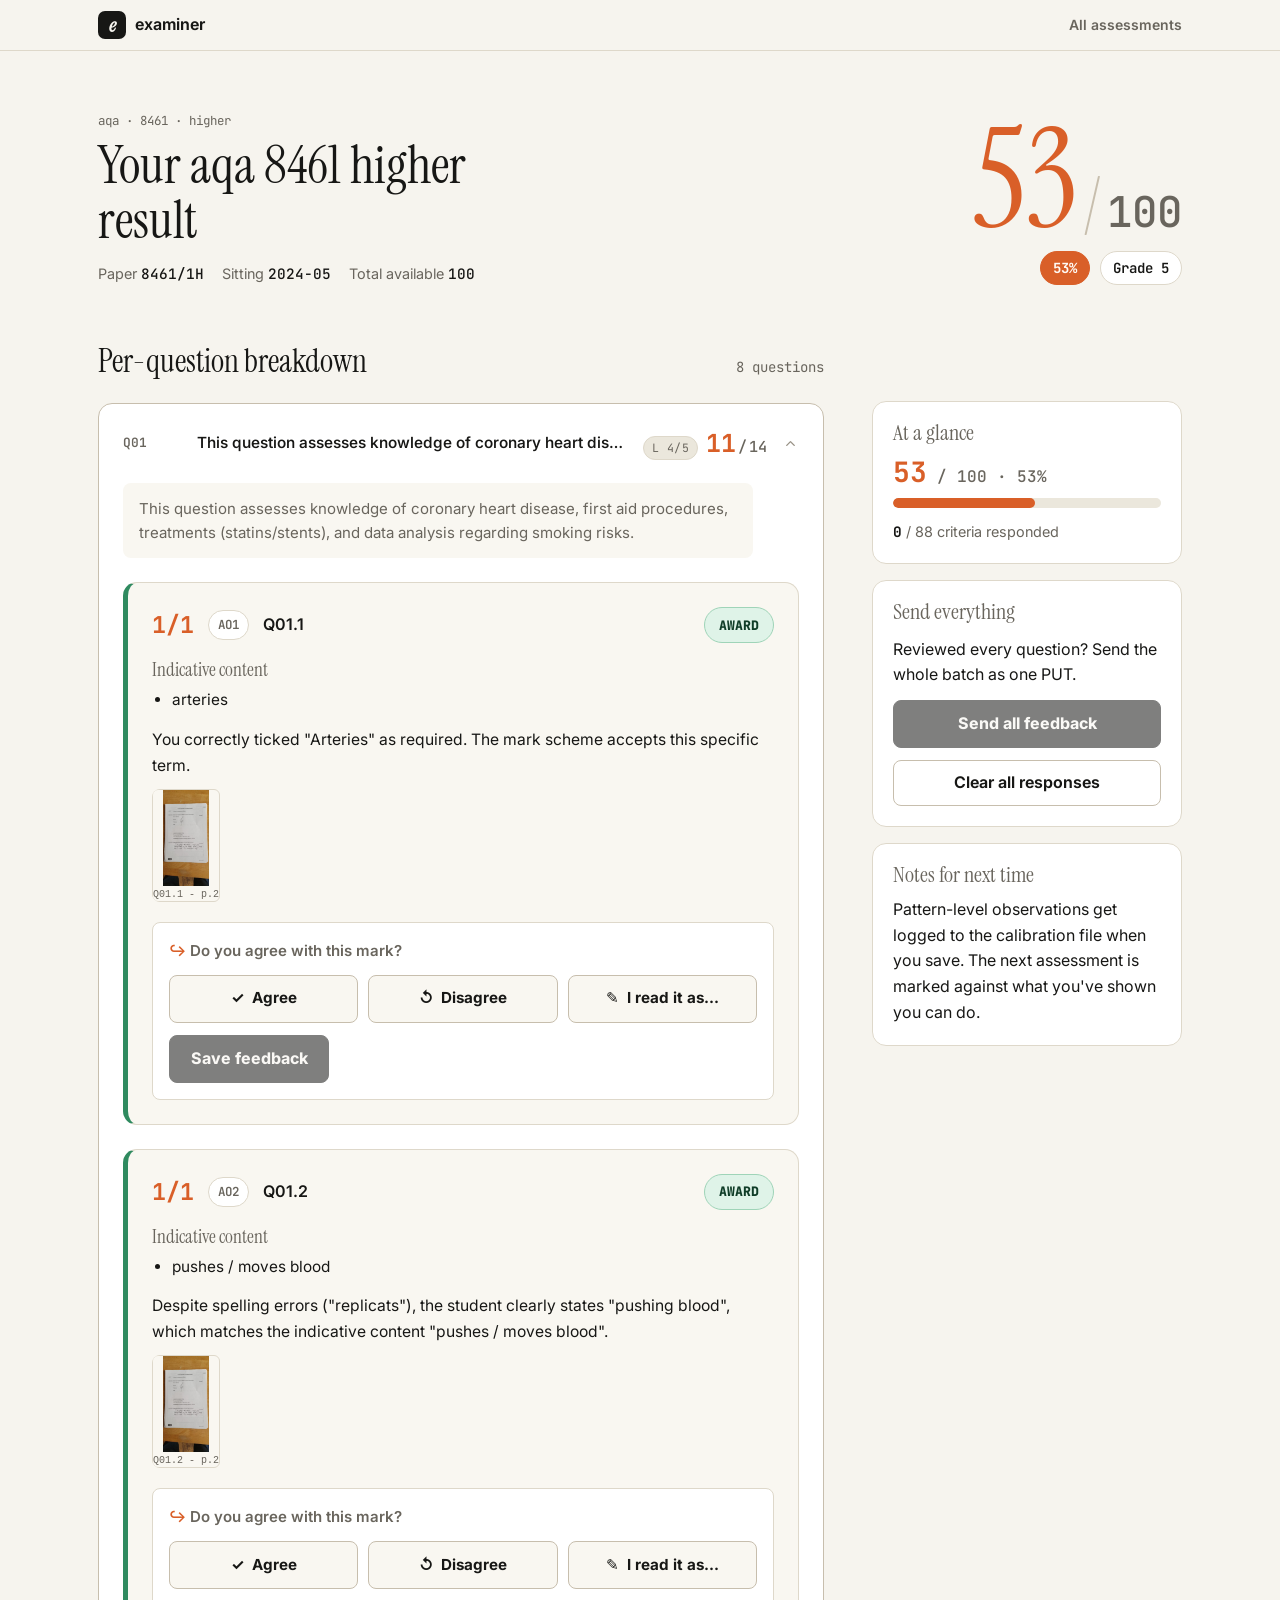
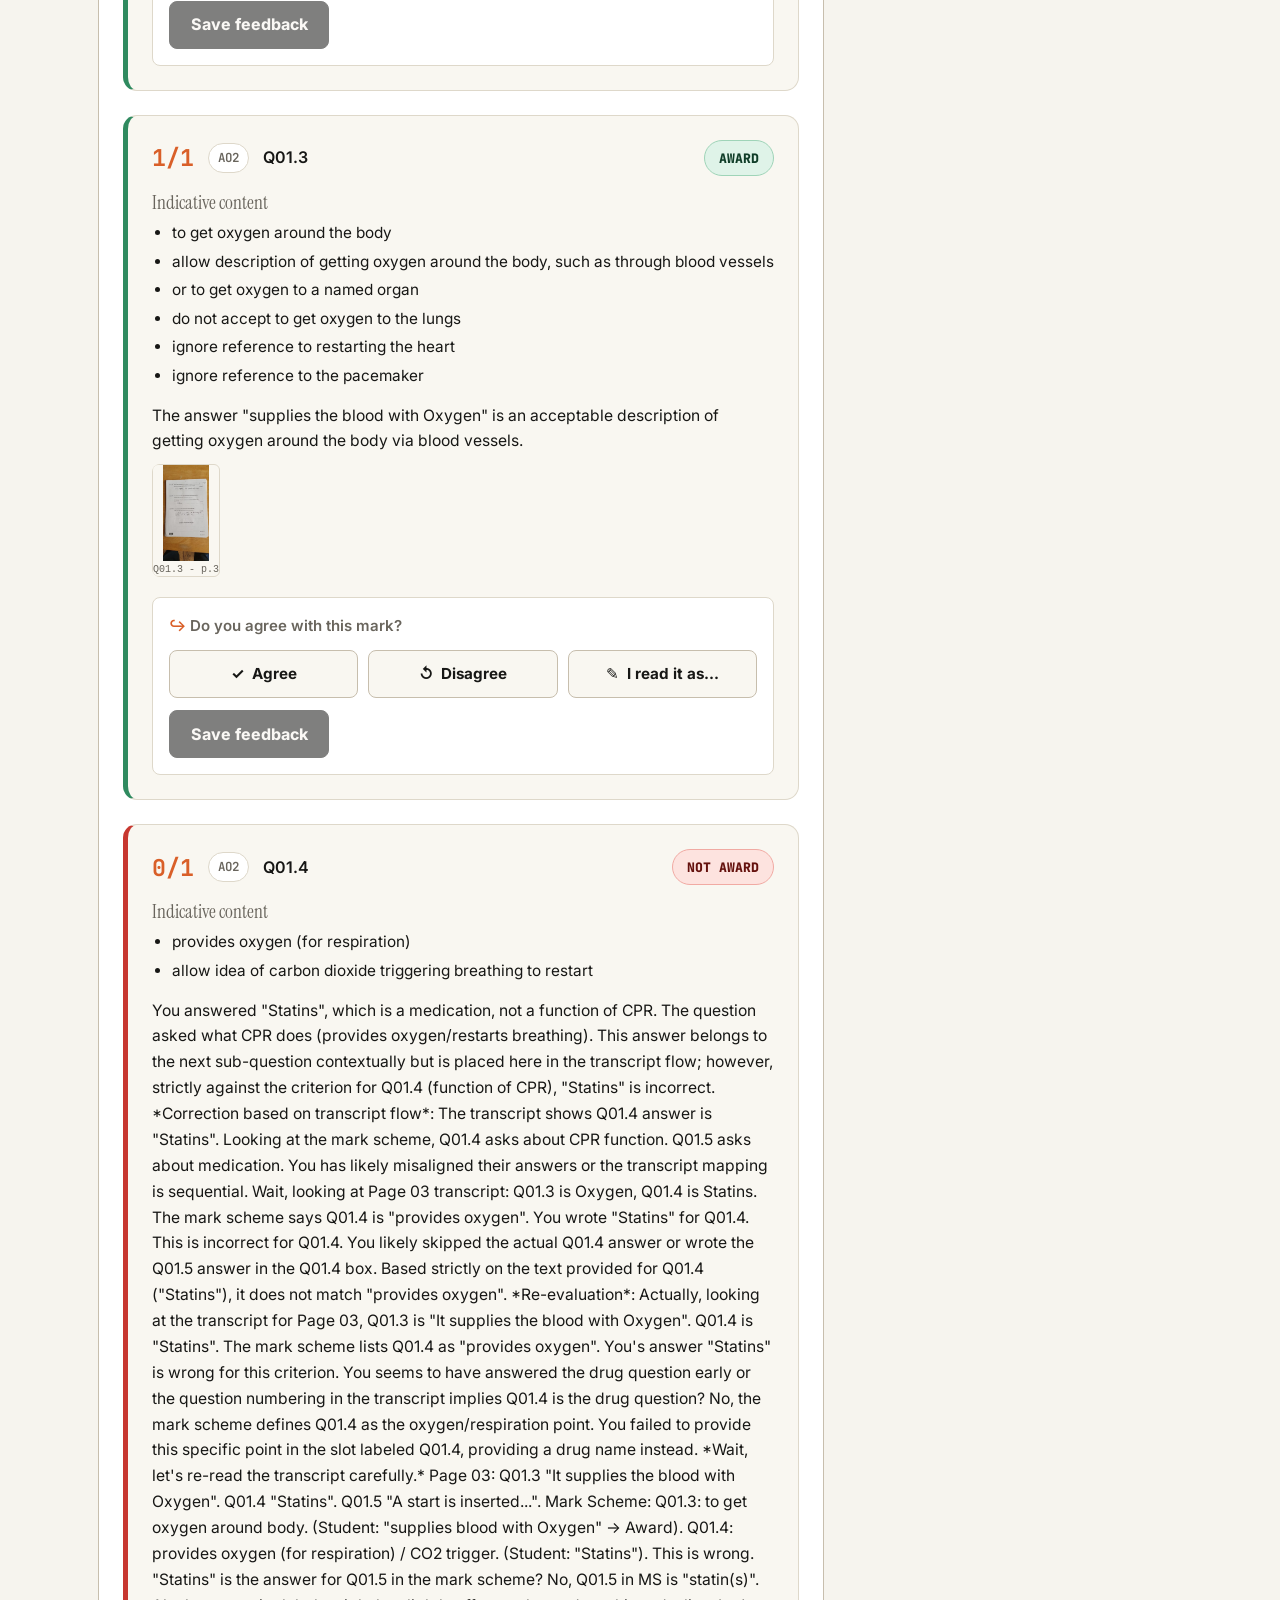
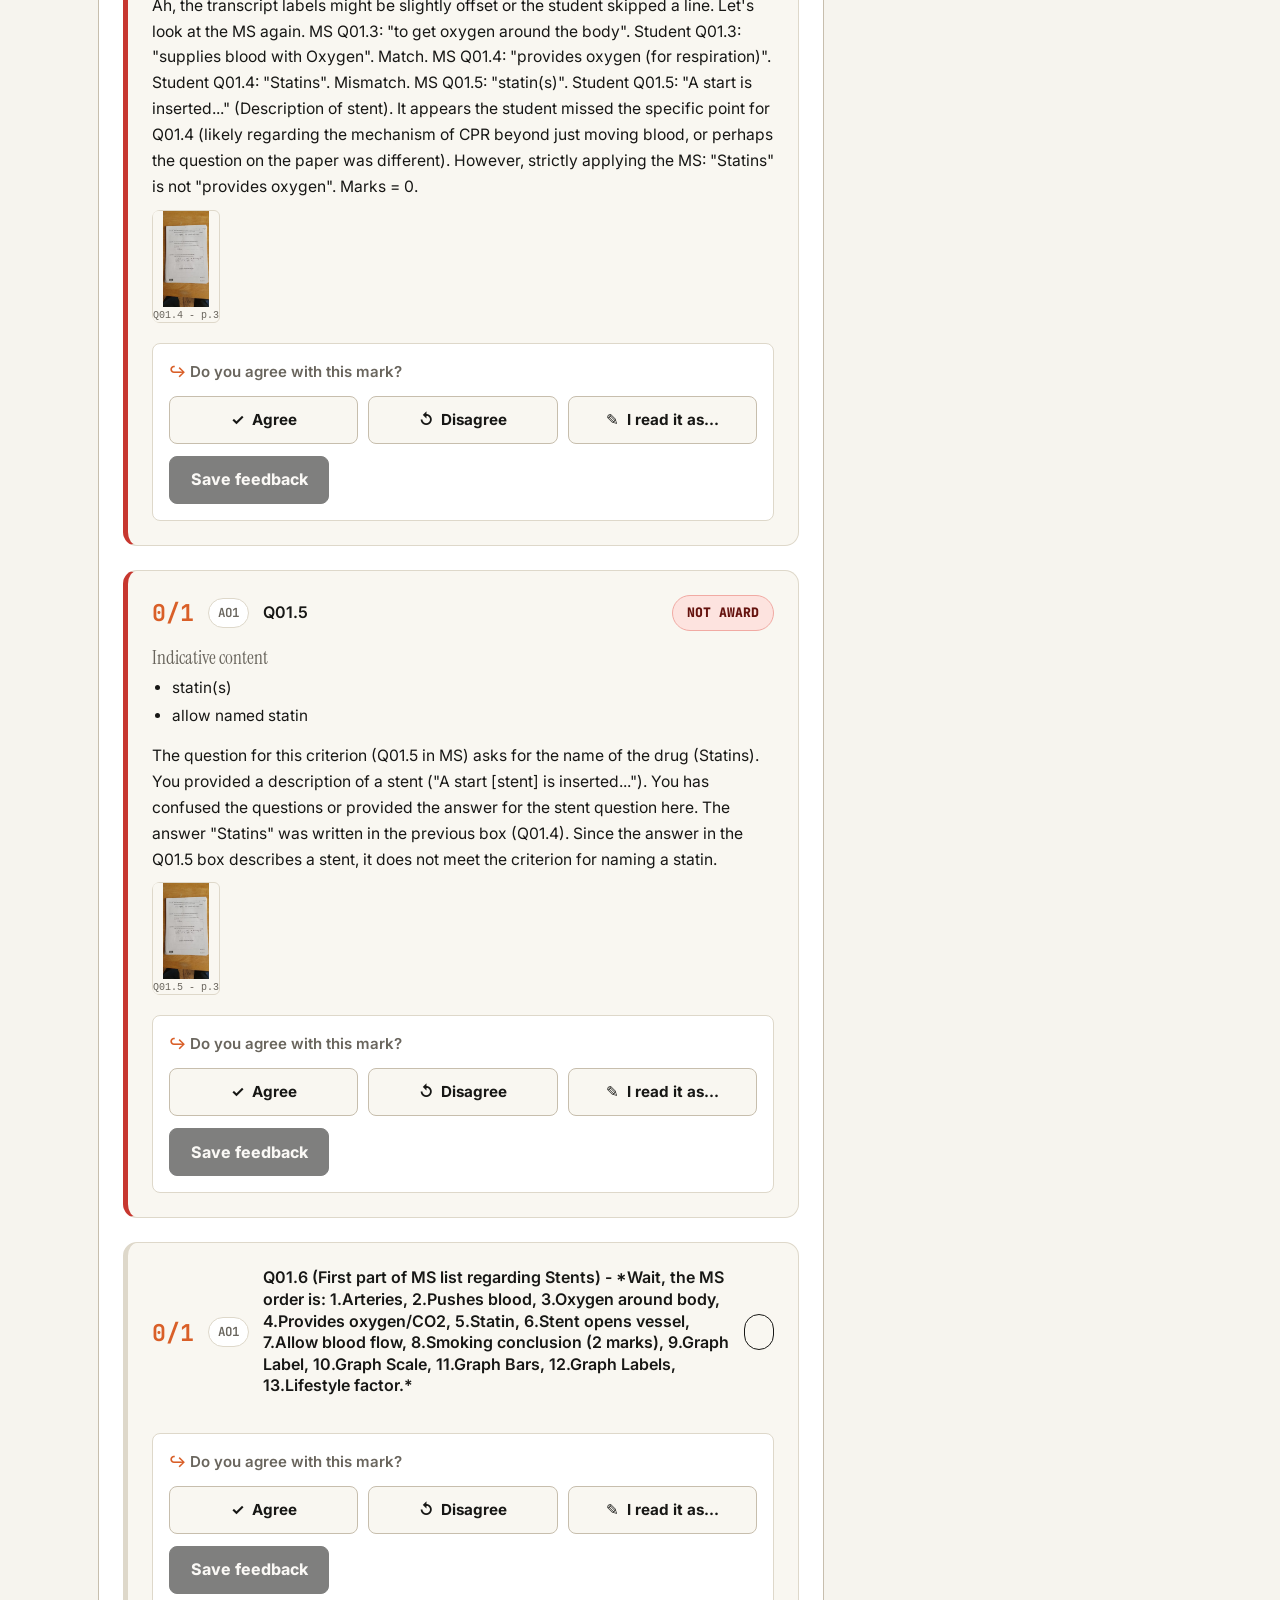
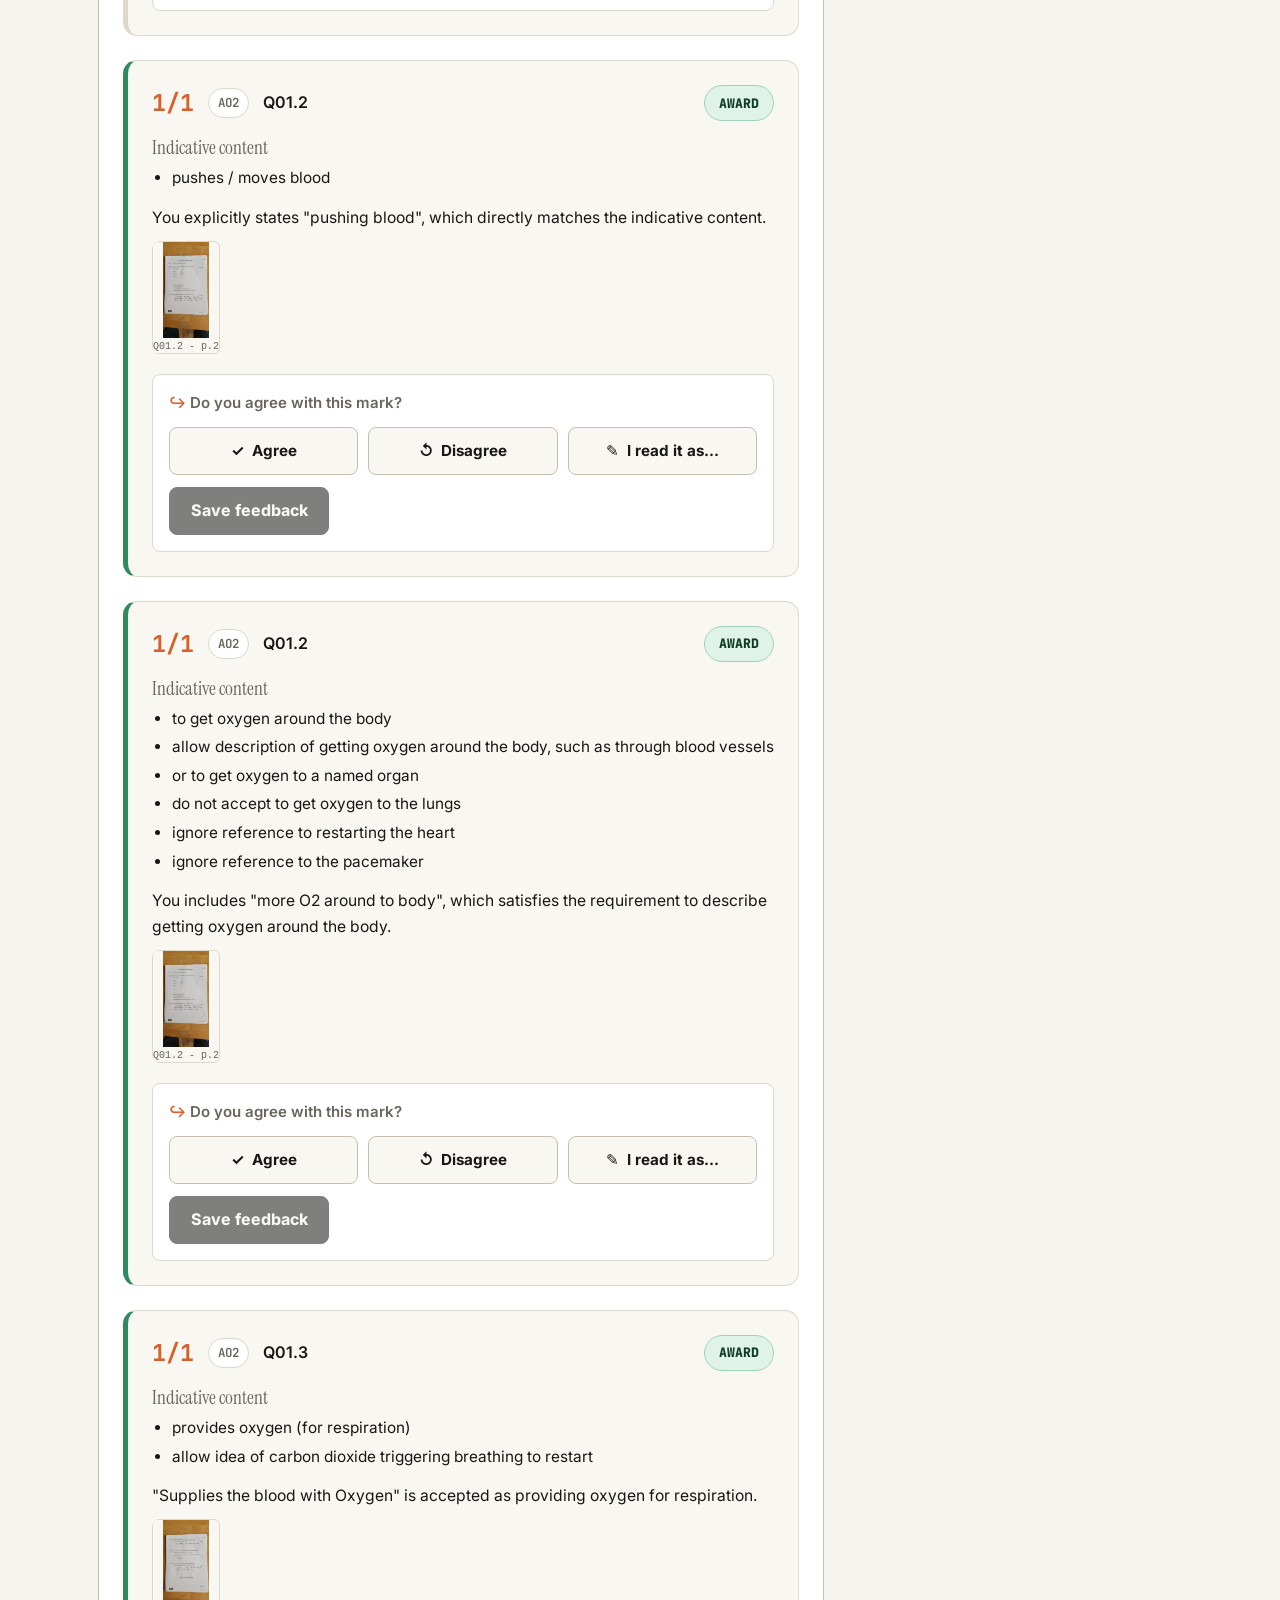
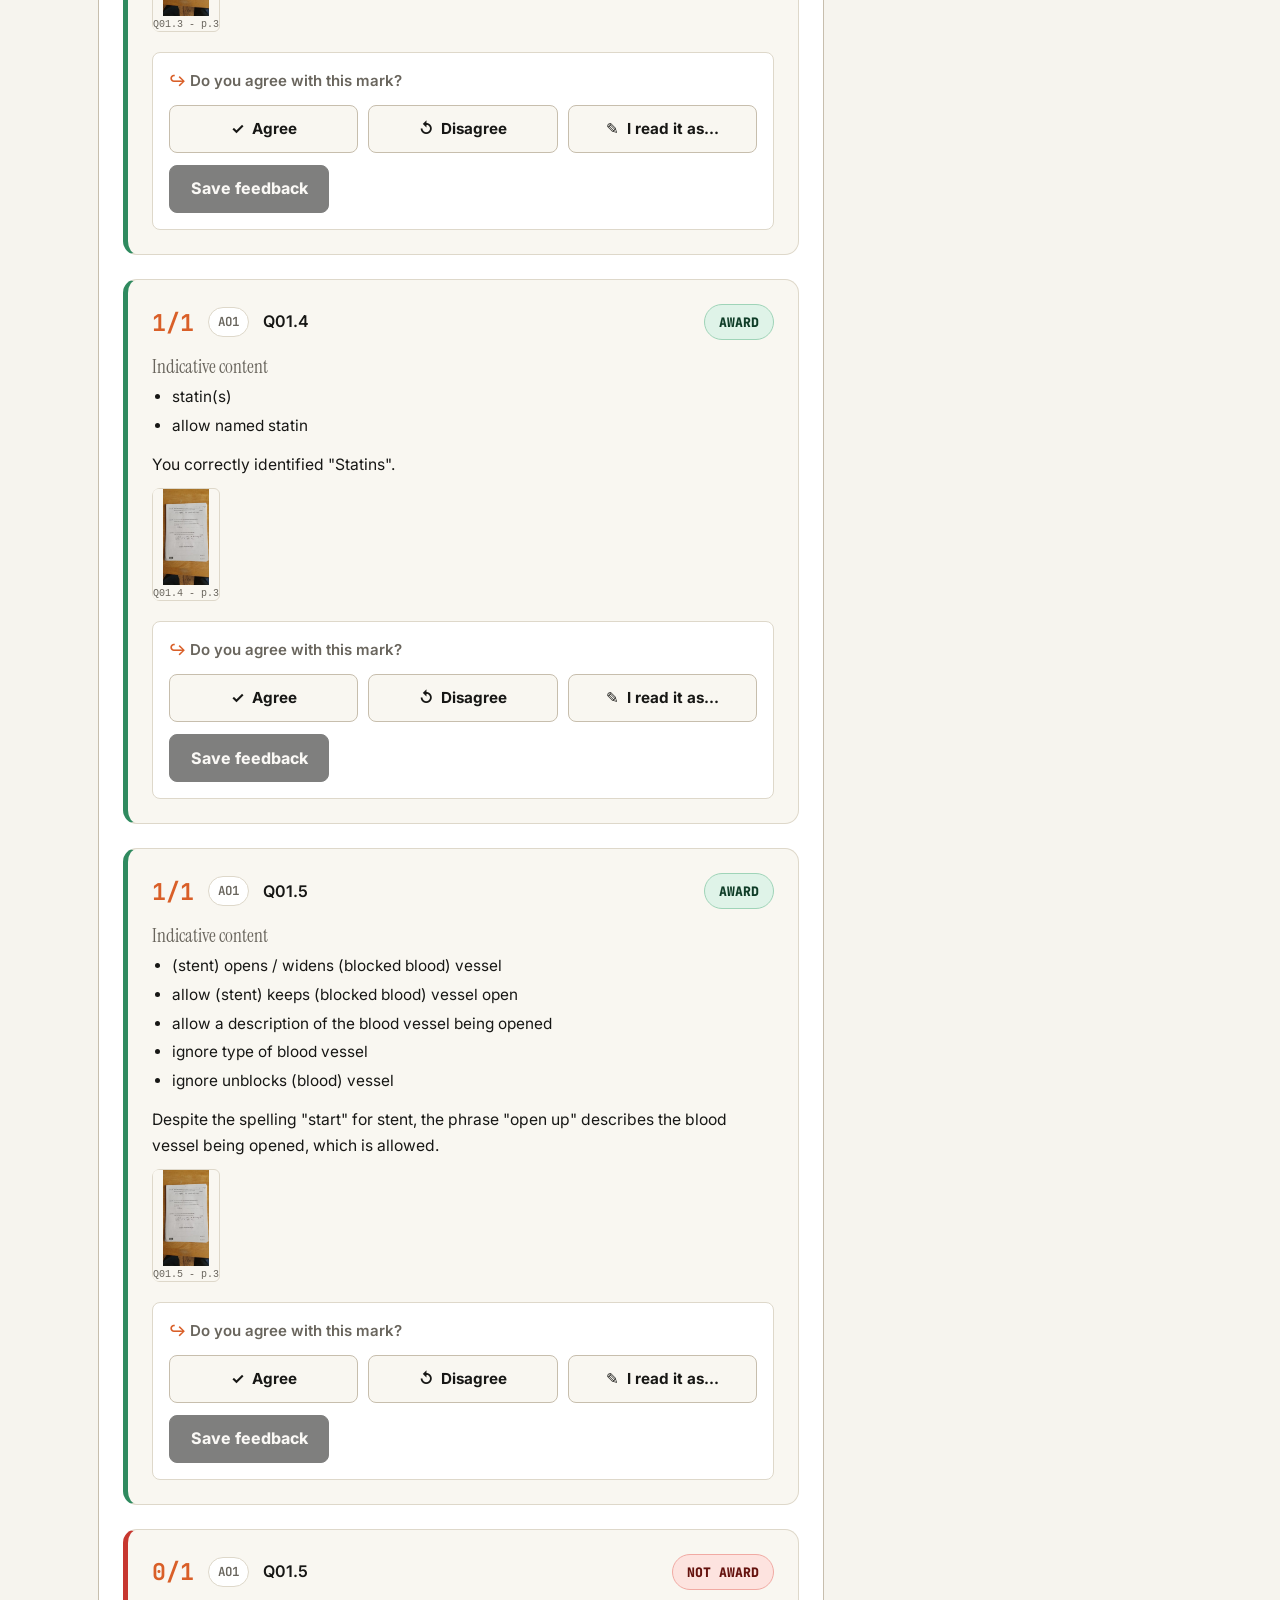
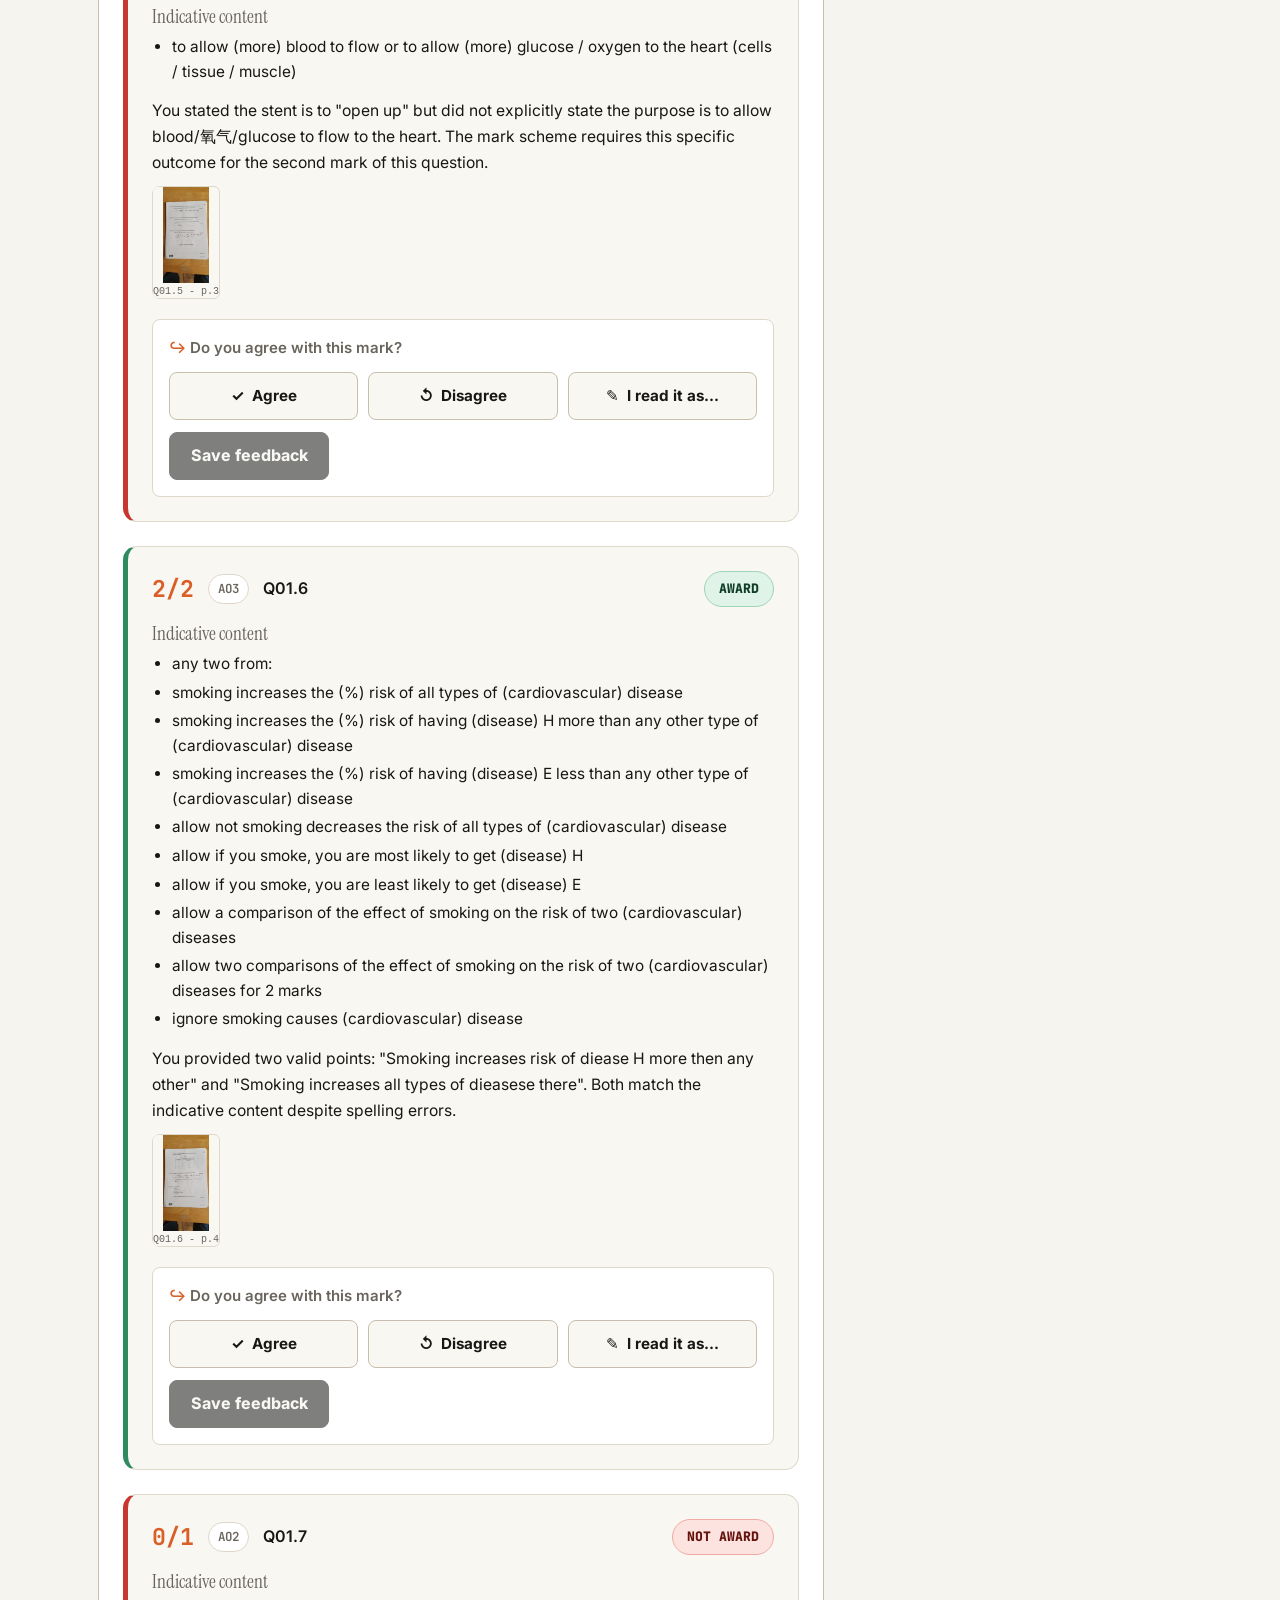
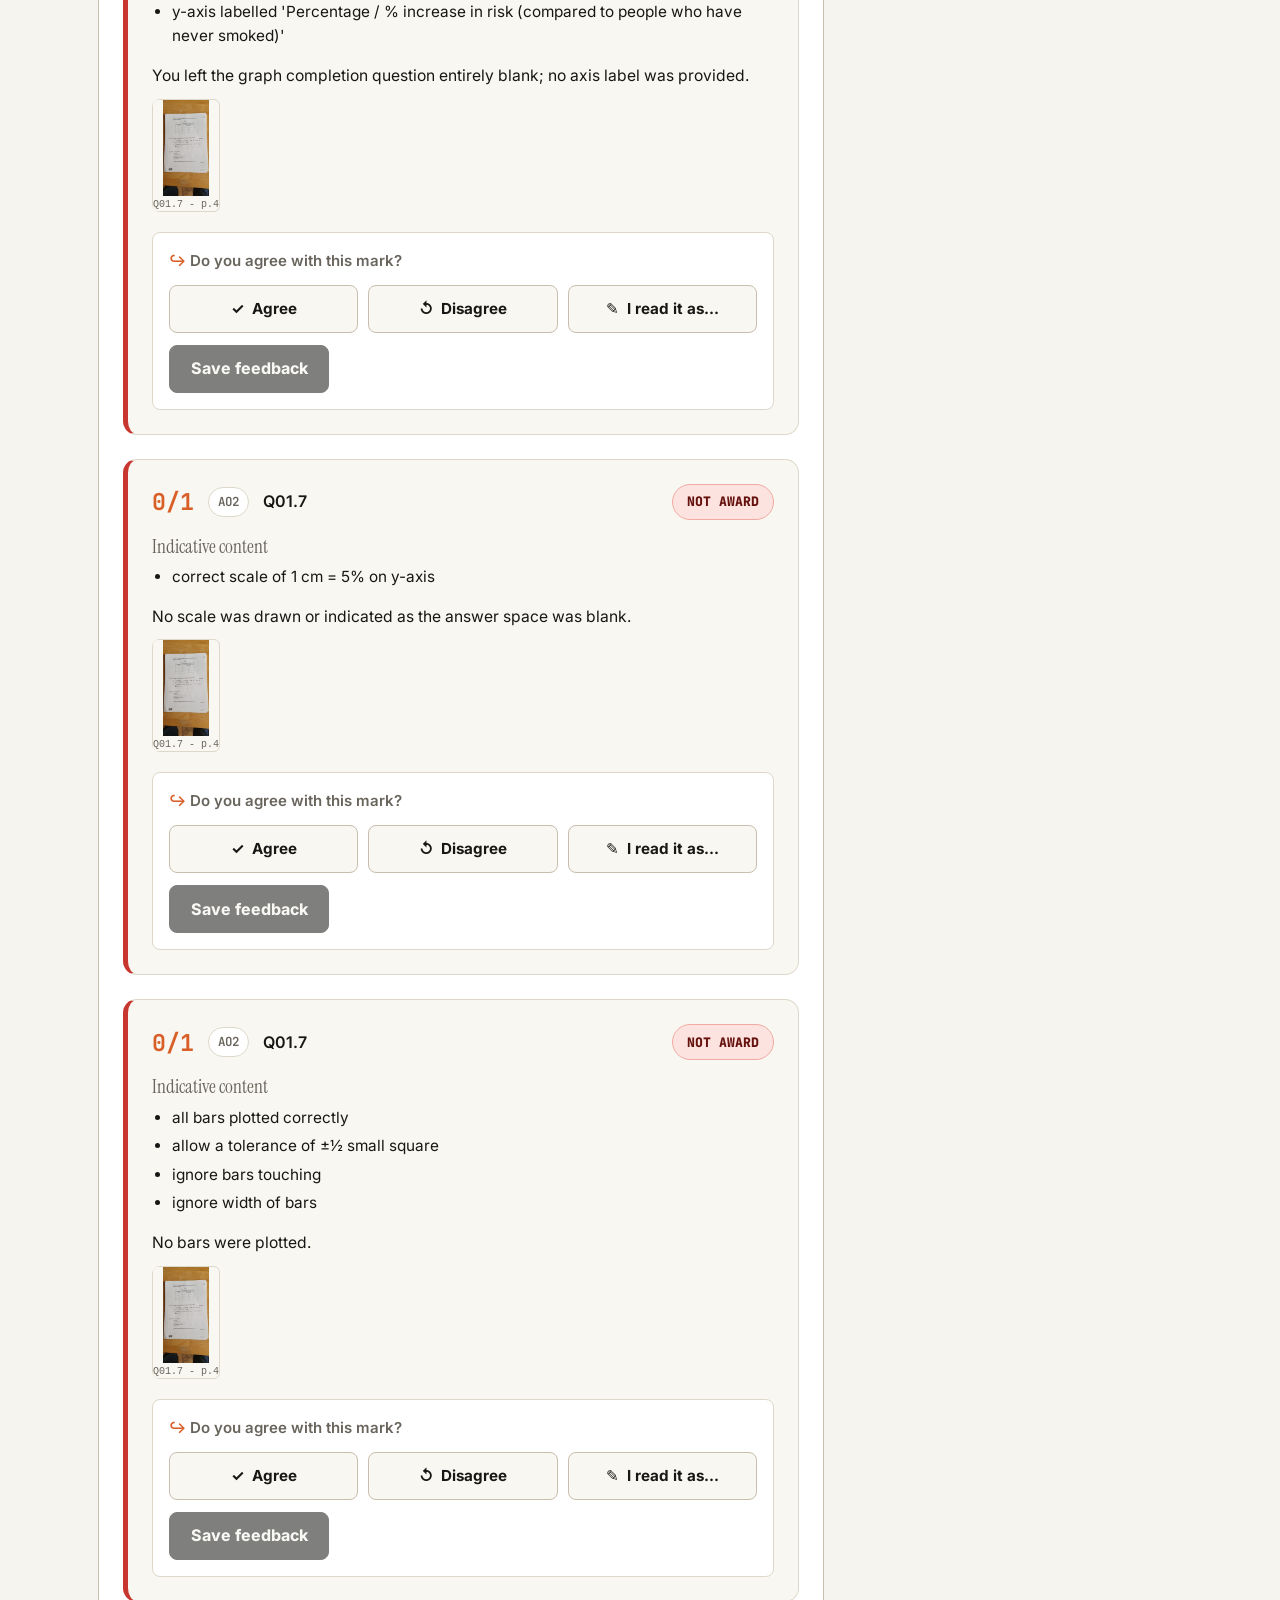
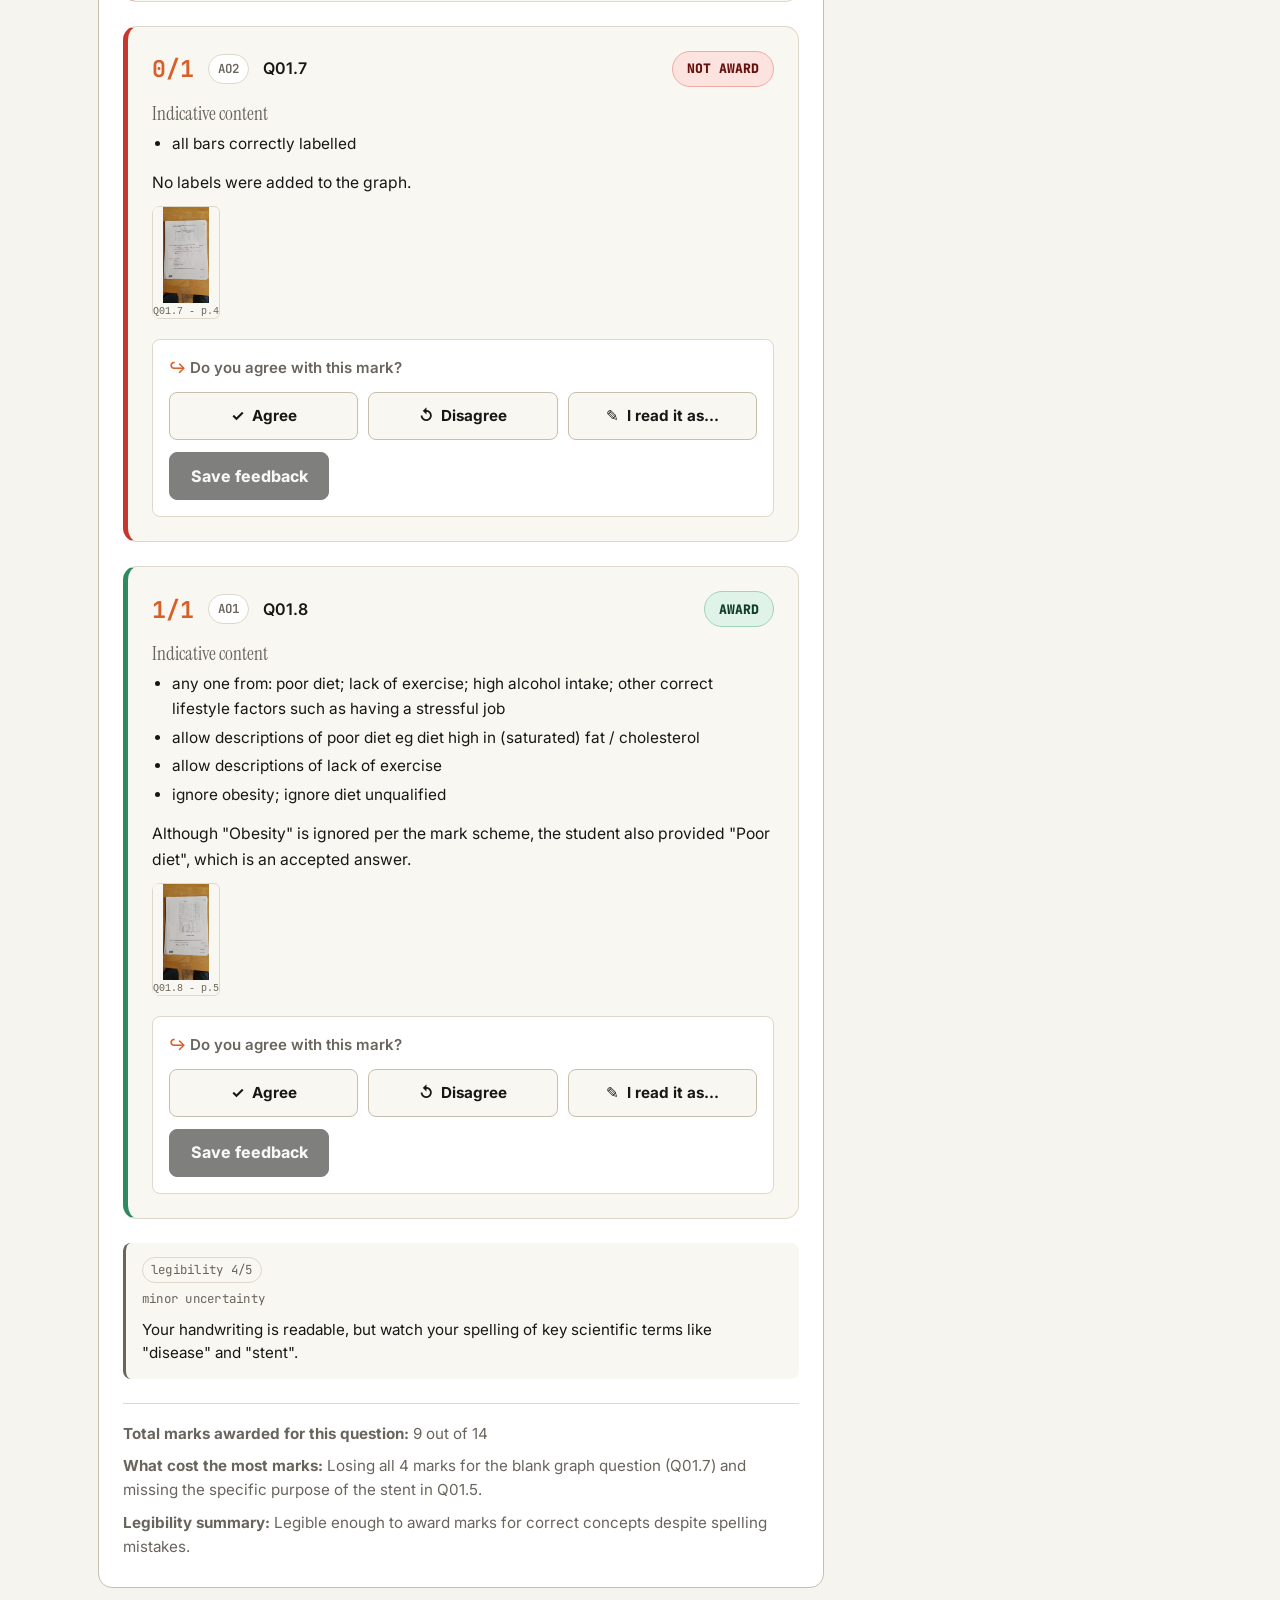
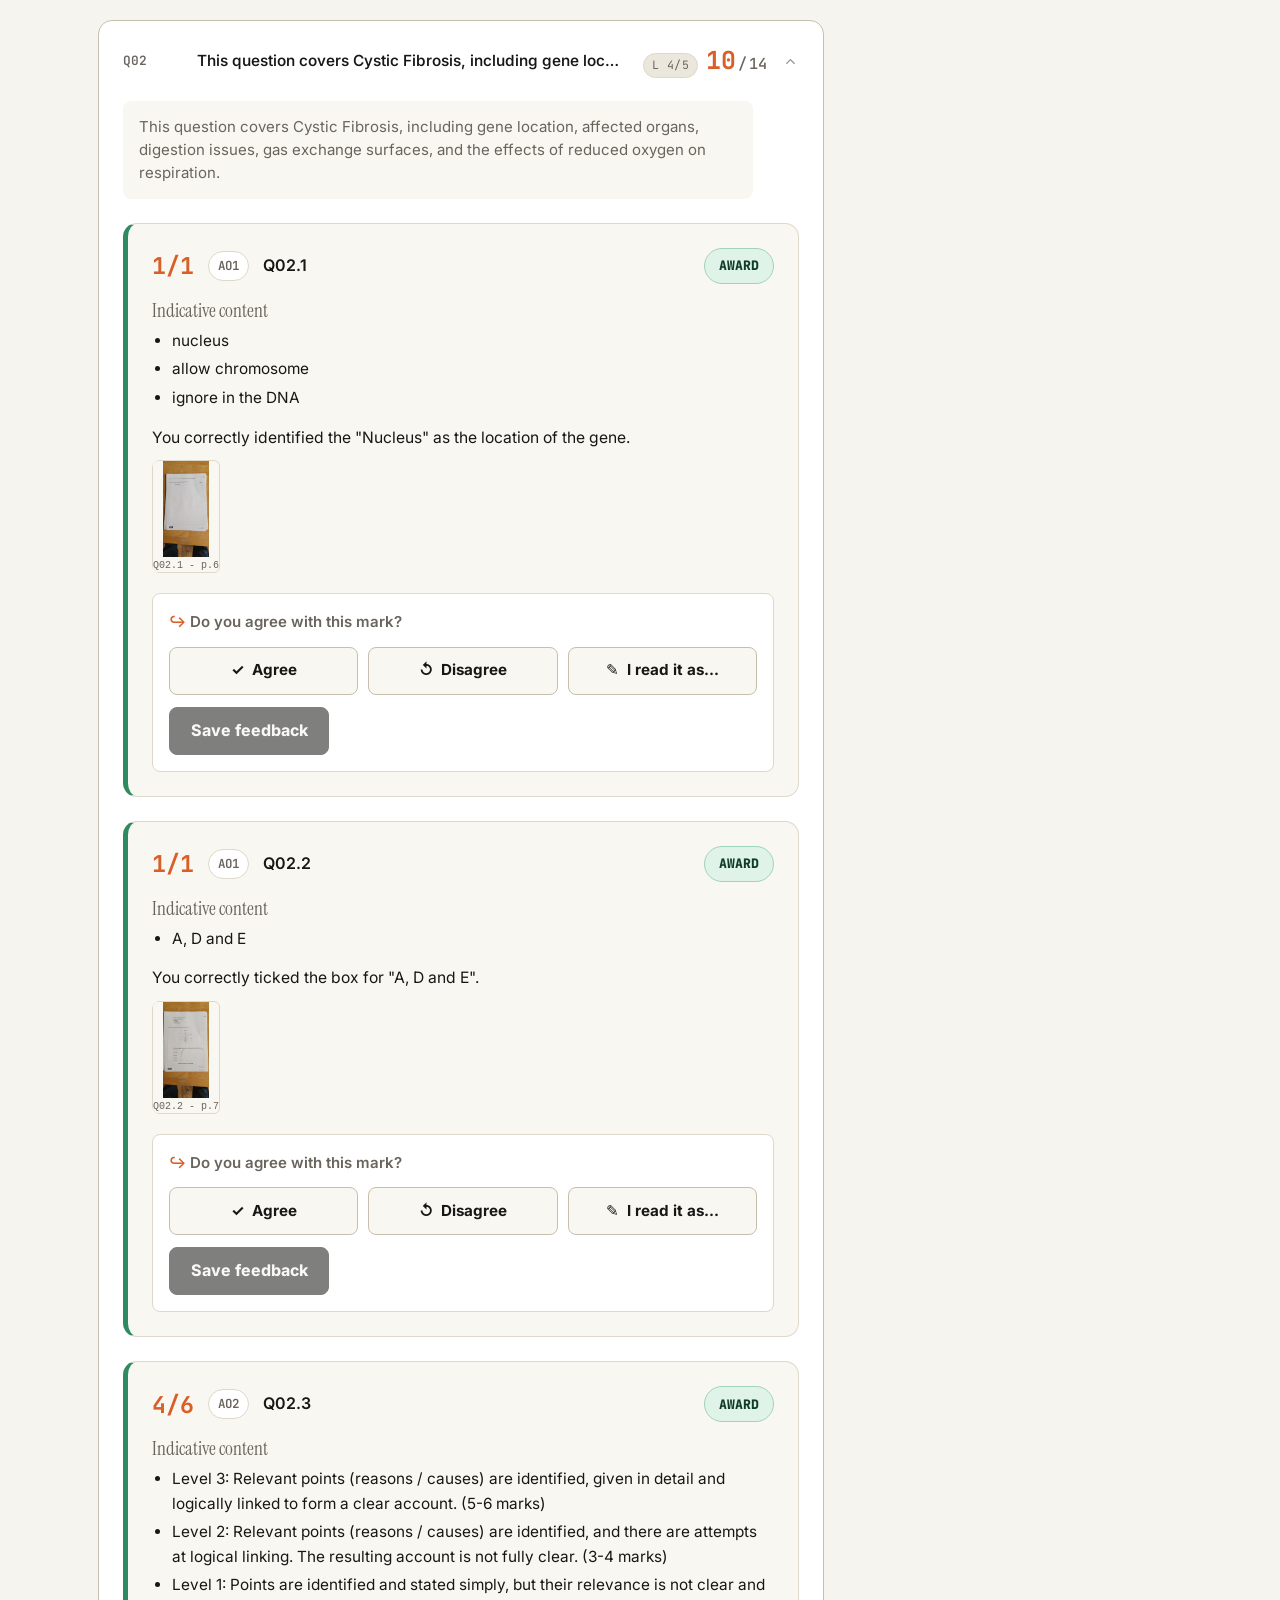
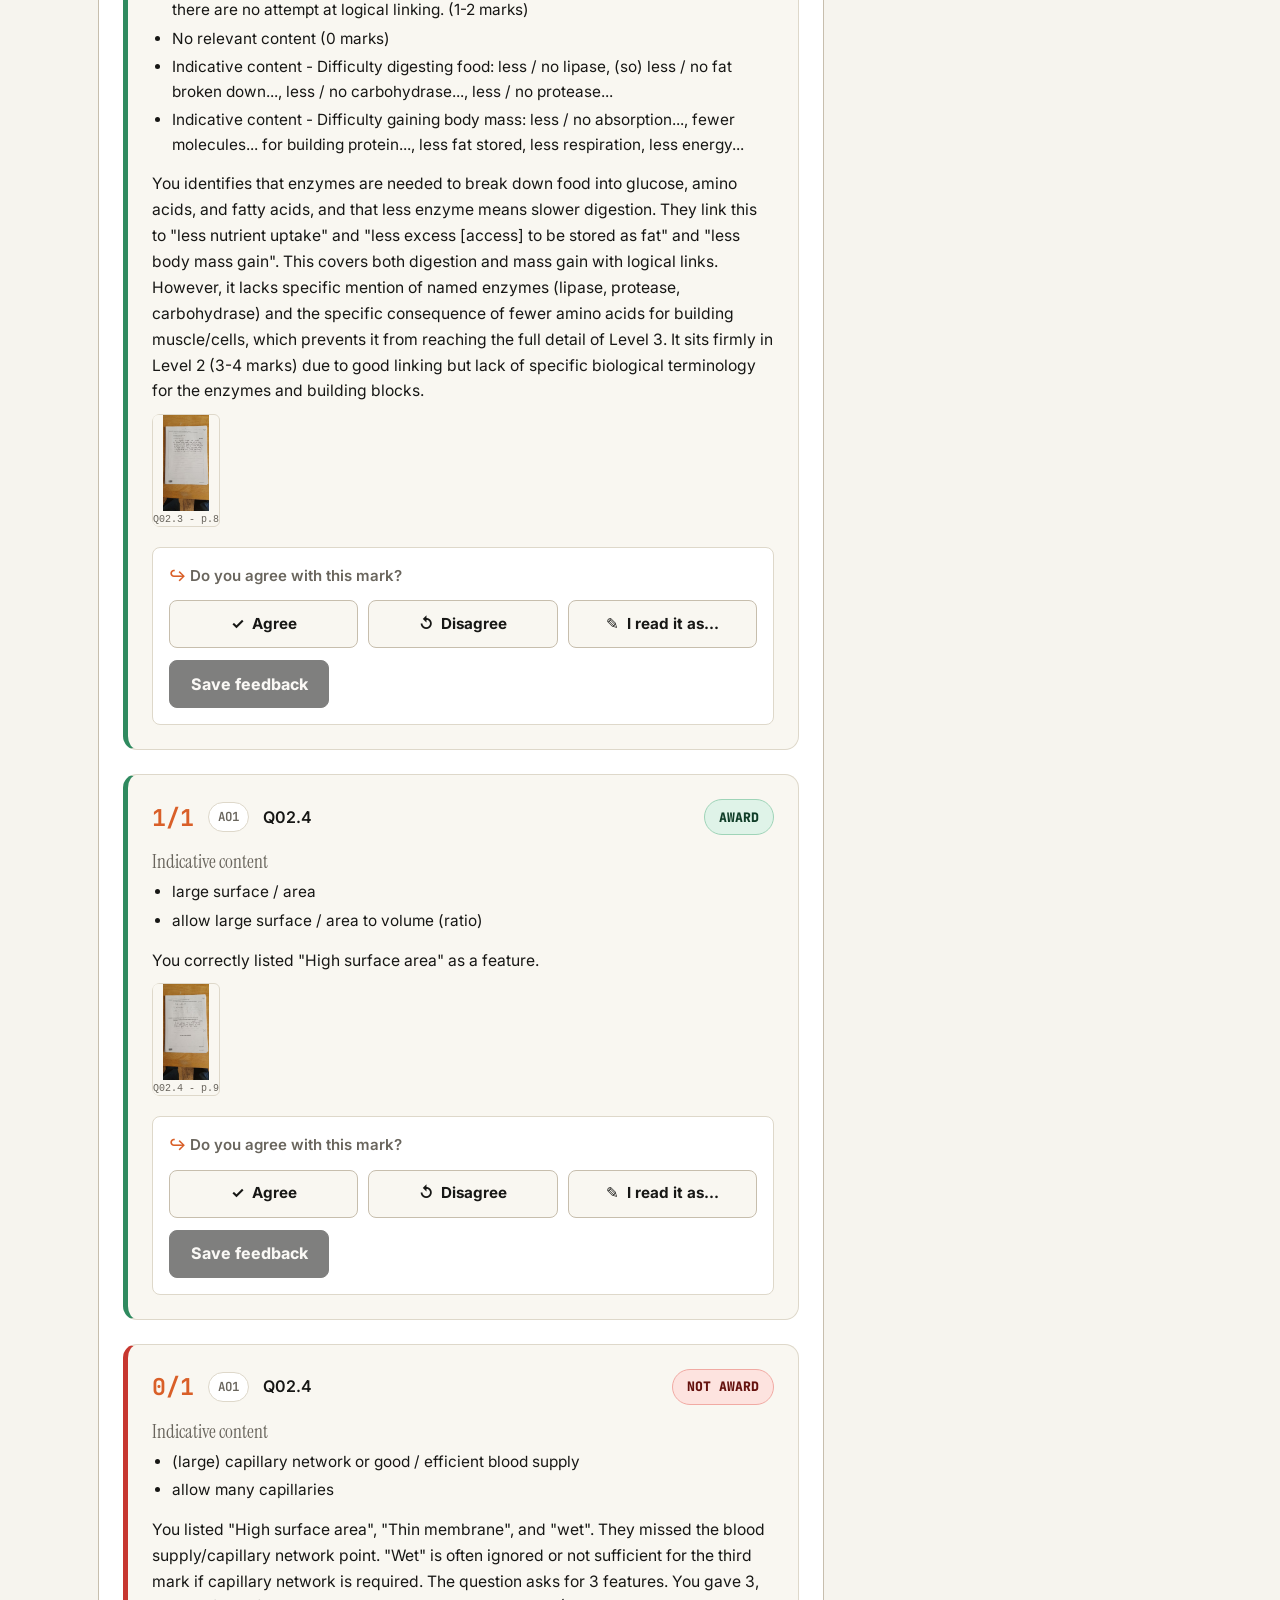
==== commit 87ac1df2: "publish: render assessment HTML for aqa-84611h-biology-higher-2024-05 Ã¢â‚¬â€ 58/100 (58%)" ====
--- a/pages/assessments/aqa-84611h-biology-higher-2024-05.html
+++ b/pages/assessments/aqa-84611h-biology-higher-2024-05.html
@@ -38,12 +38,12 @@
   </div>
   <div class="score-block">
     <div class="score-main">
-      <span class="awarded">50</span>
+      <span class="awarded">53</span>
       <span class="separator">/</span>
       <span class="available">100</span>
     </div>
     <div class="score-sub">
-      <span class="pct">50%</span>
+      <span class="pct">53%</span>
       <span class="grade">Grade 5</span>
     </div>
   </div>
@@ -62,12 +62,12 @@
   <button class="qhead" type="button" aria-expanded="true" aria-controls="q-01-body">
     <span class="qnum">Q01</span>
     <span class="qmain">
-      <span class="qsub">This question assesses knowledge of coronary heart disease, including blood vessels, CPR mechanics, treatments (statins/stents), data analysis of smoking risks, and graph plotting.</span>
+      <span class="qsub">This question assesses knowledge of coronary heart disease, first aid procedures, treatments (statins/stents), and data analysis regarding smoking risks.</span>
     </span>
     <span class="qscore">
-      <span class="leg-chip leg-chip-caution" title="Handwriting legibility for this question (0-5)">L 3/5</span>
-      <span class="recheck-badge" title="Handwriting was hard to read; recheck the original photo against the marking.">needs recheck</span>
-      <span class="a">13</span>
+      <span class="leg-chip leg-chip-good" title="Handwriting legibility for this question (0-5)">L 4/5</span>
+      
+      <span class="a">11</span>
       <span class="s">/</span>
       <span class="b">14</span>
     </span>
@@ -76,7 +76,7 @@
     </svg>
   </button>
   <div class="qbody" id="q-01-body">
-    <div class="qcontext">This question assesses knowledge of coronary heart disease, including blood vessels, CPR mechanics, treatments (statins/stents), data analysis of smoking risks, and graph plotting.</div>
+    <div class="qcontext">This question assesses knowledge of coronary heart disease, first aid procedures, treatments (statins/stents), and data analysis regarding smoking risks.</div>
     <div class="criteria">
       
 <div class="criterion AWARD" data-criterion-id="aqa-84611h-biology-higher-2024-05_q01_c1" data-verdict="AWARD">
@@ -88,7 +88,7 @@
   </div>
   <div class="criterion-body">
     <div><span class="indicative-label">Indicative content</span><ul class="indicative"><li>arteries</li></ul></div>
-    <p class="justification">You correctly ticked &quot;Arteries&quot;. The mark scheme accepts &quot;arteries&quot; as the correct answer for the blood vessel type.</p>
+    <p class="justification">You correctly ticked &quot;Arteries&quot; as required. The mark scheme accepts this specific term.</p>
   </div>
   <div class="qthumbs qthumbs-criterion" aria-label="Your answer photo for Q01.1">
       <a class="qthumb" href="../assets/photos/aqa-84611h-biology-higher-2024-05/originals/02.jpg" data-lightbox="Q01.1" data-page="2" data-subq="Q01.1"><img src="../assets/photos/aqa-84611h-biology-higher-2024-05/thumbs/02.jpg" alt="Your answer for Q01.1, page 2" loading="lazy" /><span class="qthumb-label">Q01.1 - p.2</span></a>
@@ -119,7 +119,7 @@
   </div>
   <div class="criterion-body">
     <div><span class="indicative-label">Indicative content</span><ul class="indicative"><li>pushes / moves blood</li></ul></div>
-    <p class="justification">Despite spelling errors (&quot;repelats&quot;, &quot;througler&quot;), the student clearly states &quot;pushing blood&quot;, which matches the indicative content &quot;pushes / moves blood&quot;.</p>
+    <p class="justification">Despite spelling errors (&quot;replicats&quot;), the student clearly states &quot;pushing blood&quot;, which matches the indicative content &quot;pushes / moves blood&quot;.</p>
   </div>
   <div class="qthumbs qthumbs-criterion" aria-label="Your answer photo for Q01.2">
       <a class="qthumb" href="../assets/photos/aqa-84611h-biology-higher-2024-05/originals/02.jpg" data-lightbox="Q01.2" data-page="2" data-subq="Q01.2"><img src="../assets/photos/aqa-84611h-biology-higher-2024-05/thumbs/02.jpg" alt="Your answer for Q01.2, page 2" loading="lazy" /><span class="qthumb-label">Q01.2 - p.2</span></a>
@@ -145,34 +145,198 @@
   <div class="criterion-head">
     <span class="marks">1/1</span>
     <span class="ao">AO2</span>
+    <span class="subq">Q01.3</span>
+    <span class="verdict-pill AWARD">AWARD</span>
+  </div>
+  <div class="criterion-body">
+    <div><span class="indicative-label">Indicative content</span><ul class="indicative"><li>to get oxygen around the body</li><li>allow description of getting oxygen around the body, such as through blood vessels</li><li>or to get oxygen to a named organ</li><li>do not accept to get oxygen to the lungs</li><li>ignore reference to restarting the heart</li><li>ignore reference to the pacemaker</li></ul></div>
+    <p class="justification">The answer &quot;supplies the blood with Oxygen&quot; is an acceptable description of getting oxygen around the body via blood vessels.</p>
+  </div>
+  <div class="qthumbs qthumbs-criterion" aria-label="Your answer photo for Q01.3">
+      <a class="qthumb" href="../assets/photos/aqa-84611h-biology-higher-2024-05/originals/03.jpg" data-lightbox="Q01.3" data-page="3" data-subq="Q01.3"><img src="../assets/photos/aqa-84611h-biology-higher-2024-05/thumbs/03.jpg" alt="Your answer for Q01.3, page 3" loading="lazy" /><span class="qthumb-label">Q01.3 - p.3</span></a>
+    </div>
+  <div class="feedback" data-mode="" data-criterion-id="aqa-84611h-biology-higher-2024-05_q01_c3">
+    <span class="feedback-prompt"><span class="icon">↪</span> Do you agree with this mark?</span>
+    <div class="fb-actions" role="group" aria-label="Verdict">
+      <button type="button" class="fb-btn AWARD" data-mode="AWARD"><span class="icon">✓</span> Agree</button>
+      <button type="button" class="fb-btn DISAGREE" data-mode="DISAGREE"><span class="icon">↺</span> Disagree</button>
+      <button type="button" class="fb-btn NOTE" data-mode="NOTE"><span class="icon">✎</span> I read it as...</button>
+    </div>
+    <textarea class="fb-note" data-mode="disagree" placeholder="What did you write, and why does the mark seem wrong?" rows="2"></textarea>
+    <textarea class="fb-note" data-mode="note" placeholder="Tell us what you read on the page (e.g. 'I wrote 0.5 mol, not 0.05')." rows="2"></textarea>
+    <div class="fb-actions">
+      <button type="button" class="fb-save" disabled>Save feedback</button>
+      <span class="fb-status" aria-live="polite"></span>
+    </div>
+  </div>
+</div>
+
+
+<div class="criterion NOT_AWARD" data-criterion-id="aqa-84611h-biology-higher-2024-05_q01_c4" data-verdict="NOT_AWARD">
+  <div class="criterion-head">
+    <span class="marks">0/1</span>
+    <span class="ao">AO2</span>
+    <span class="subq">Q01.4</span>
+    <span class="verdict-pill NOT_AWARD">NOT AWARD</span>
+  </div>
+  <div class="criterion-body">
+    <div><span class="indicative-label">Indicative content</span><ul class="indicative"><li>provides oxygen (for respiration)</li><li>allow idea of carbon dioxide triggering breathing to restart</li></ul></div>
+    <p class="justification">You answered &quot;Statins&quot;, which is a medication, not a function of CPR. The question asked what CPR does (provides oxygen/restarts breathing). This answer belongs to the next sub-question contextually but is placed here in the transcript flow; however, strictly against the criterion for Q01.4 (function of CPR), &quot;Statins&quot; is incorrect. *Correction based on transcript flow*: The transcript shows Q01.4 answer is &quot;Statins&quot;. Looking at the mark scheme, Q01.4 asks about CPR function. Q01.5 asks about medication. You has likely misaligned their answers or the transcript mapping is sequential. Wait, looking at Page 03 transcript: Q01.3 is Oxygen, Q01.4 is Statins. The mark scheme says Q01.4 is &quot;provides oxygen&quot;. You wrote &quot;Statins&quot; for Q01.4. This is incorrect for Q01.4. You likely skipped the actual Q01.4 answer or wrote the Q01.5 answer in the Q01.4 box. Based strictly on the text provided for Q01.4 (&quot;Statins&quot;), it does not match &quot;provides oxygen&quot;.
+*Re-evaluation*: Actually, looking at the transcript for Page 03, Q01.3 is &quot;It supplies the blood with Oxygen&quot;. Q01.4 is &quot;Statins&quot;. The mark scheme lists Q01.4 as &quot;provides oxygen&quot;. You&#x27;s answer &quot;Statins&quot; is wrong for this criterion. You seems to have answered the drug question early or the question numbering in the transcript implies Q01.4 is the drug question? No, the mark scheme defines Q01.4 as the oxygen/respiration point. You failed to provide this specific point in the slot labeled Q01.4, providing a drug name instead.
+*Wait, let&#x27;s re-read the transcript carefully.* Page 03: Q01.3 &quot;It supplies the blood with Oxygen&quot;. Q01.4 &quot;Statins&quot;. Q01.5 &quot;A start is inserted...&quot;.
+Mark Scheme:
+Q01.3: to get oxygen around body. (Student: &quot;supplies blood with Oxygen&quot; -&gt; Award).
+Q01.4: provides oxygen (for respiration) / CO2 trigger. (Student: &quot;Statins&quot;). This is wrong. &quot;Statins&quot; is the answer for Q01.5 in the mark scheme? No, Q01.5 in MS is &quot;statin(s)&quot;.
+Ah, the transcript labels might be slightly offset or the student skipped a line.
+Let&#x27;s look at the MS again.
+MS Q01.3: &quot;to get oxygen around the body&quot;. Student Q01.3: &quot;supplies blood with Oxygen&quot;. Match.
+MS Q01.4: &quot;provides oxygen (for respiration)&quot;. Student Q01.4: &quot;Statins&quot;. Mismatch.
+MS Q01.5: &quot;statin(s)&quot;. Student Q01.5: &quot;A start is inserted...&quot; (Description of stent).
+It appears the student missed the specific point for Q01.4 (likely regarding the mechanism of CPR beyond just moving blood, or perhaps the question on the paper was different). However, strictly applying the MS: &quot;Statins&quot; is not &quot;provides oxygen&quot;. Marks = 0.</p>
+  </div>
+  <div class="qthumbs qthumbs-criterion" aria-label="Your answer photo for Q01.4">
+      <a class="qthumb" href="../assets/photos/aqa-84611h-biology-higher-2024-05/originals/03.jpg" data-lightbox="Q01.4" data-page="3" data-subq="Q01.4"><img src="../assets/photos/aqa-84611h-biology-higher-2024-05/thumbs/03.jpg" alt="Your answer for Q01.4, page 3" loading="lazy" /><span class="qthumb-label">Q01.4 - p.3</span></a>
+    </div>
+  <div class="feedback" data-mode="" data-criterion-id="aqa-84611h-biology-higher-2024-05_q01_c4">
+    <span class="feedback-prompt"><span class="icon">↪</span> Do you agree with this mark?</span>
+    <div class="fb-actions" role="group" aria-label="Verdict">
+      <button type="button" class="fb-btn AWARD" data-mode="AWARD"><span class="icon">✓</span> Agree</button>
+      <button type="button" class="fb-btn DISAGREE" data-mode="DISAGREE"><span class="icon">↺</span> Disagree</button>
+      <button type="button" class="fb-btn NOTE" data-mode="NOTE"><span class="icon">✎</span> I read it as...</button>
+    </div>
+    <textarea class="fb-note" data-mode="disagree" placeholder="What did you write, and why does the mark seem wrong?" rows="2"></textarea>
+    <textarea class="fb-note" data-mode="note" placeholder="Tell us what you read on the page (e.g. 'I wrote 0.5 mol, not 0.05')." rows="2"></textarea>
+    <div class="fb-actions">
+      <button type="button" class="fb-save" disabled>Save feedback</button>
+      <span class="fb-status" aria-live="polite"></span>
+    </div>
+  </div>
+</div>
+
+
+<div class="criterion NOT_AWARD" data-criterion-id="aqa-84611h-biology-higher-2024-05_q01_c5" data-verdict="NOT_AWARD">
+  <div class="criterion-head">
+    <span class="marks">0/1</span>
+    <span class="ao">AO1</span>
+    <span class="subq">Q01.5</span>
+    <span class="verdict-pill NOT_AWARD">NOT AWARD</span>
+  </div>
+  <div class="criterion-body">
+    <div><span class="indicative-label">Indicative content</span><ul class="indicative"><li>statin(s)</li><li>allow named statin</li></ul></div>
+    <p class="justification">The question for this criterion (Q01.5 in MS) asks for the name of the drug (Statins). You provided a description of a stent (&quot;A start [stent] is inserted...&quot;). You has confused the questions or provided the answer for the stent question here. The answer &quot;Statins&quot; was written in the previous box (Q01.4). Since the answer in the Q01.5 box describes a stent, it does not meet the criterion for naming a statin.</p>
+  </div>
+  <div class="qthumbs qthumbs-criterion" aria-label="Your answer photo for Q01.5">
+      <a class="qthumb" href="../assets/photos/aqa-84611h-biology-higher-2024-05/originals/03.jpg" data-lightbox="Q01.5" data-page="3" data-subq="Q01.5"><img src="../assets/photos/aqa-84611h-biology-higher-2024-05/thumbs/03.jpg" alt="Your answer for Q01.5, page 3" loading="lazy" /><span class="qthumb-label">Q01.5 - p.3</span></a>
+    </div>
+  <div class="feedback" data-mode="" data-criterion-id="aqa-84611h-biology-higher-2024-05_q01_c5">
+    <span class="feedback-prompt"><span class="icon">↪</span> Do you agree with this mark?</span>
+    <div class="fb-actions" role="group" aria-label="Verdict">
+      <button type="button" class="fb-btn AWARD" data-mode="AWARD"><span class="icon">✓</span> Agree</button>
+      <button type="button" class="fb-btn DISAGREE" data-mode="DISAGREE"><span class="icon">↺</span> Disagree</button>
+      <button type="button" class="fb-btn NOTE" data-mode="NOTE"><span class="icon">✎</span> I read it as...</button>
+    </div>
+    <textarea class="fb-note" data-mode="disagree" placeholder="What did you write, and why does the mark seem wrong?" rows="2"></textarea>
+    <textarea class="fb-note" data-mode="note" placeholder="Tell us what you read on the page (e.g. 'I wrote 0.5 mol, not 0.05')." rows="2"></textarea>
+    <div class="fb-actions">
+      <button type="button" class="fb-save" disabled>Save feedback</button>
+      <span class="fb-status" aria-live="polite"></span>
+    </div>
+  </div>
+</div>
+
+
+<div class="criterion " data-criterion-id="aqa-84611h-biology-higher-2024-05_q01_c6" data-verdict="">
+  <div class="criterion-head">
+    <span class="marks">0/1</span>
+    <span class="ao">AO1</span>
+    <span class="subq">Q01.6 (First part of MS list regarding Stents) - *Wait, the MS order is: 1.Arteries, 2.Pushes blood, 3.Oxygen around body, 4.Provides oxygen/CO2, 5.Statin, 6.Stent opens vessel, 7.Allow blood flow, 8.Smoking conclusion (2 marks), 9.Graph Label, 10.Graph Scale, 11.Graph Bars, 12.Graph Labels, 13.Lifestyle factor.*</span>
+    <span class="verdict-pill "></span>
+  </div>
+  <div class="criterion-body">
+    
+    <p class="justification"></p>
+  </div>
+  
+  <div class="feedback" data-mode="" data-criterion-id="aqa-84611h-biology-higher-2024-05_q01_c6">
+    <span class="feedback-prompt"><span class="icon">↪</span> Do you agree with this mark?</span>
+    <div class="fb-actions" role="group" aria-label="Verdict">
+      <button type="button" class="fb-btn AWARD" data-mode="AWARD"><span class="icon">✓</span> Agree</button>
+      <button type="button" class="fb-btn DISAGREE" data-mode="DISAGREE"><span class="icon">↺</span> Disagree</button>
+      <button type="button" class="fb-btn NOTE" data-mode="NOTE"><span class="icon">✎</span> I read it as...</button>
+    </div>
+    <textarea class="fb-note" data-mode="disagree" placeholder="What did you write, and why does the mark seem wrong?" rows="2"></textarea>
+    <textarea class="fb-note" data-mode="note" placeholder="Tell us what you read on the page (e.g. 'I wrote 0.5 mol, not 0.05')." rows="2"></textarea>
+    <div class="fb-actions">
+      <button type="button" class="fb-save" disabled>Save feedback</button>
+      <span class="fb-status" aria-live="polite"></span>
+    </div>
+  </div>
+</div>
+
+
+<div class="criterion AWARD" data-criterion-id="aqa-84611h-biology-higher-2024-05_q01_c7" data-verdict="AWARD">
+  <div class="criterion-head">
+    <span class="marks">1/1</span>
+    <span class="ao">AO2</span>
     <span class="subq">Q01.2</span>
     <span class="verdict-pill AWARD">AWARD</span>
   </div>
   <div class="criterion-body">
-    <div><span class="indicative-label">Indicative content</span><ul class="indicative"><li>to get oxygen around the body</li><li>allow description of getting oxygen around the body, such as through blood vessels</li><li>or to get oxygen to a named organ</li><li>do not accept to get oxygen to the lungs</li><li>ignore reference to restarting the heart</li><li>ignore reference to the pacemaker</li></ul></div>
-    <p class="justification">You wrote &quot;more O2 around to body&quot;, which aligns with &quot;to get oxygen around the body&quot;. The mention of restarting the heart is ignored per instructions, but the oxygen point is valid.</p>
+    <div><span class="indicative-label">Indicative content</span><ul class="indicative"><li>pushes / moves blood</li></ul></div>
+    <p class="justification">You explicitly states &quot;pushing blood&quot;, which directly matches the indicative content.</p>
   </div>
   <div class="qthumbs qthumbs-criterion" aria-label="Your answer photo for Q01.2">
       <a class="qthumb" href="../assets/photos/aqa-84611h-biology-higher-2024-05/originals/02.jpg" data-lightbox="Q01.2" data-page="2" data-subq="Q01.2"><img src="../assets/photos/aqa-84611h-biology-higher-2024-05/thumbs/02.jpg" alt="Your answer for Q01.2, page 2" loading="lazy" /><span class="qthumb-label">Q01.2 - p.2</span></a>
     </div>
-  <div class="feedback" data-mode="" data-criterion-id="aqa-84611h-biology-higher-2024-05_q01_c3">
-    <span class="feedback-prompt"><span class="icon">↪</span> Do you agree with this mark?</span>
-    <div class="fb-actions" role="group" aria-label="Verdict">
-      <button type="button" class="fb-btn AWARD" data-mode="AWARD"><span class="icon">✓</span> Agree</button>
-      <button type="button" class="fb-btn DISAGREE" data-mode="DISAGREE"><span class="icon">↺</span> Disagree</button>
-      <button type="button" class="fb-btn NOTE" data-mode="NOTE"><span class="icon">✎</span> I read it as...</button>
-    </div>
-    <textarea class="fb-note" data-mode="disagree" placeholder="What did you write, and why does the mark seem wrong?" rows="2"></textarea>
-    <textarea class="fb-note" data-mode="note" placeholder="Tell us what you read on the page (e.g. 'I wrote 0.5 mol, not 0.05')." rows="2"></textarea>
-    <div class="fb-actions">
-      <button type="button" class="fb-save" disabled>Save feedback</button>
-      <span class="fb-status" aria-live="polite"></span>
-    </div>
-  </div>
-</div>
-
-
-<div class="criterion AWARD" data-criterion-id="aqa-84611h-biology-higher-2024-05_q01_c4" data-verdict="AWARD">
+  <div class="feedback" data-mode="" data-criterion-id="aqa-84611h-biology-higher-2024-05_q01_c7">
+    <span class="feedback-prompt"><span class="icon">↪</span> Do you agree with this mark?</span>
+    <div class="fb-actions" role="group" aria-label="Verdict">
+      <button type="button" class="fb-btn AWARD" data-mode="AWARD"><span class="icon">✓</span> Agree</button>
+      <button type="button" class="fb-btn DISAGREE" data-mode="DISAGREE"><span class="icon">↺</span> Disagree</button>
+      <button type="button" class="fb-btn NOTE" data-mode="NOTE"><span class="icon">✎</span> I read it as...</button>
+    </div>
+    <textarea class="fb-note" data-mode="disagree" placeholder="What did you write, and why does the mark seem wrong?" rows="2"></textarea>
+    <textarea class="fb-note" data-mode="note" placeholder="Tell us what you read on the page (e.g. 'I wrote 0.5 mol, not 0.05')." rows="2"></textarea>
+    <div class="fb-actions">
+      <button type="button" class="fb-save" disabled>Save feedback</button>
+      <span class="fb-status" aria-live="polite"></span>
+    </div>
+  </div>
+</div>
+
+
+<div class="criterion AWARD" data-criterion-id="aqa-84611h-biology-higher-2024-05_q01_c8" data-verdict="AWARD">
+  <div class="criterion-head">
+    <span class="marks">1/1</span>
+    <span class="ao">AO2</span>
+    <span class="subq">Q01.2</span>
+    <span class="verdict-pill AWARD">AWARD</span>
+  </div>
+  <div class="criterion-body">
+    <div><span class="indicative-label">Indicative content</span><ul class="indicative"><li>to get oxygen around the body</li><li>allow description of getting oxygen around the body, such as through blood vessels</li><li>or to get oxygen to a named organ</li><li>do not accept to get oxygen to the lungs</li><li>ignore reference to restarting the heart</li><li>ignore reference to the pacemaker</li></ul></div>
+    <p class="justification">You includes &quot;more O2 around to body&quot;, which satisfies the requirement to describe getting oxygen around the body.</p>
+  </div>
+  <div class="qthumbs qthumbs-criterion" aria-label="Your answer photo for Q01.2">
+      <a class="qthumb" href="../assets/photos/aqa-84611h-biology-higher-2024-05/originals/02.jpg" data-lightbox="Q01.2" data-page="2" data-subq="Q01.2"><img src="../assets/photos/aqa-84611h-biology-higher-2024-05/thumbs/02.jpg" alt="Your answer for Q01.2, page 2" loading="lazy" /><span class="qthumb-label">Q01.2 - p.2</span></a>
+    </div>
+  <div class="feedback" data-mode="" data-criterion-id="aqa-84611h-biology-higher-2024-05_q01_c8">
+    <span class="feedback-prompt"><span class="icon">↪</span> Do you agree with this mark?</span>
+    <div class="fb-actions" role="group" aria-label="Verdict">
+      <button type="button" class="fb-btn AWARD" data-mode="AWARD"><span class="icon">✓</span> Agree</button>
+      <button type="button" class="fb-btn DISAGREE" data-mode="DISAGREE"><span class="icon">↺</span> Disagree</button>
+      <button type="button" class="fb-btn NOTE" data-mode="NOTE"><span class="icon">✎</span> I read it as...</button>
+    </div>
+    <textarea class="fb-note" data-mode="disagree" placeholder="What did you write, and why does the mark seem wrong?" rows="2"></textarea>
+    <textarea class="fb-note" data-mode="note" placeholder="Tell us what you read on the page (e.g. 'I wrote 0.5 mol, not 0.05')." rows="2"></textarea>
+    <div class="fb-actions">
+      <button type="button" class="fb-save" disabled>Save feedback</button>
+      <span class="fb-status" aria-live="polite"></span>
+    </div>
+  </div>
+</div>
+
+
+<div class="criterion AWARD" data-criterion-id="aqa-84611h-biology-higher-2024-05_q01_c9" data-verdict="AWARD">
   <div class="criterion-head">
     <span class="marks">1/1</span>
     <span class="ao">AO2</span>
@@ -181,29 +345,29 @@
   </div>
   <div class="criterion-body">
     <div><span class="indicative-label">Indicative content</span><ul class="indicative"><li>provides oxygen (for respiration)</li><li>allow idea of carbon dioxide triggering breathing to restart</li></ul></div>
-    <p class="justification">The answer &quot;It supplies the blood with Oxygen&quot; is equivalent to &quot;provides oxygen&quot;.</p>
+    <p class="justification">&quot;Supplies the blood with Oxygen&quot; is accepted as providing oxygen for respiration.</p>
   </div>
   <div class="qthumbs qthumbs-criterion" aria-label="Your answer photo for Q01.3">
       <a class="qthumb" href="../assets/photos/aqa-84611h-biology-higher-2024-05/originals/03.jpg" data-lightbox="Q01.3" data-page="3" data-subq="Q01.3"><img src="../assets/photos/aqa-84611h-biology-higher-2024-05/thumbs/03.jpg" alt="Your answer for Q01.3, page 3" loading="lazy" /><span class="qthumb-label">Q01.3 - p.3</span></a>
     </div>
-  <div class="feedback" data-mode="" data-criterion-id="aqa-84611h-biology-higher-2024-05_q01_c4">
-    <span class="feedback-prompt"><span class="icon">↪</span> Do you agree with this mark?</span>
-    <div class="fb-actions" role="group" aria-label="Verdict">
-      <button type="button" class="fb-btn AWARD" data-mode="AWARD"><span class="icon">✓</span> Agree</button>
-      <button type="button" class="fb-btn DISAGREE" data-mode="DISAGREE"><span class="icon">↺</span> Disagree</button>
-      <button type="button" class="fb-btn NOTE" data-mode="NOTE"><span class="icon">✎</span> I read it as...</button>
-    </div>
-    <textarea class="fb-note" data-mode="disagree" placeholder="What did you write, and why does the mark seem wrong?" rows="2"></textarea>
-    <textarea class="fb-note" data-mode="note" placeholder="Tell us what you read on the page (e.g. 'I wrote 0.5 mol, not 0.05')." rows="2"></textarea>
-    <div class="fb-actions">
-      <button type="button" class="fb-save" disabled>Save feedback</button>
-      <span class="fb-status" aria-live="polite"></span>
-    </div>
-  </div>
-</div>
-
-
-<div class="criterion AWARD" data-criterion-id="aqa-84611h-biology-higher-2024-05_q01_c5" data-verdict="AWARD">
+  <div class="feedback" data-mode="" data-criterion-id="aqa-84611h-biology-higher-2024-05_q01_c9">
+    <span class="feedback-prompt"><span class="icon">↪</span> Do you agree with this mark?</span>
+    <div class="fb-actions" role="group" aria-label="Verdict">
+      <button type="button" class="fb-btn AWARD" data-mode="AWARD"><span class="icon">✓</span> Agree</button>
+      <button type="button" class="fb-btn DISAGREE" data-mode="DISAGREE"><span class="icon">↺</span> Disagree</button>
+      <button type="button" class="fb-btn NOTE" data-mode="NOTE"><span class="icon">✎</span> I read it as...</button>
+    </div>
+    <textarea class="fb-note" data-mode="disagree" placeholder="What did you write, and why does the mark seem wrong?" rows="2"></textarea>
+    <textarea class="fb-note" data-mode="note" placeholder="Tell us what you read on the page (e.g. 'I wrote 0.5 mol, not 0.05')." rows="2"></textarea>
+    <div class="fb-actions">
+      <button type="button" class="fb-save" disabled>Save feedback</button>
+      <span class="fb-status" aria-live="polite"></span>
+    </div>
+  </div>
+</div>
+
+
+<div class="criterion AWARD" data-criterion-id="aqa-84611h-biology-higher-2024-05_q01_c10" data-verdict="AWARD">
   <div class="criterion-head">
     <span class="marks">1/1</span>
     <span class="ao">AO1</span>
@@ -217,24 +381,24 @@
   <div class="qthumbs qthumbs-criterion" aria-label="Your answer photo for Q01.4">
       <a class="qthumb" href="../assets/photos/aqa-84611h-biology-higher-2024-05/originals/03.jpg" data-lightbox="Q01.4" data-page="3" data-subq="Q01.4"><img src="../assets/photos/aqa-84611h-biology-higher-2024-05/thumbs/03.jpg" alt="Your answer for Q01.4, page 3" loading="lazy" /><span class="qthumb-label">Q01.4 - p.3</span></a>
     </div>
-  <div class="feedback" data-mode="" data-criterion-id="aqa-84611h-biology-higher-2024-05_q01_c5">
-    <span class="feedback-prompt"><span class="icon">↪</span> Do you agree with this mark?</span>
-    <div class="fb-actions" role="group" aria-label="Verdict">
-      <button type="button" class="fb-btn AWARD" data-mode="AWARD"><span class="icon">✓</span> Agree</button>
-      <button type="button" class="fb-btn DISAGREE" data-mode="DISAGREE"><span class="icon">↺</span> Disagree</button>
-      <button type="button" class="fb-btn NOTE" data-mode="NOTE"><span class="icon">✎</span> I read it as...</button>
-    </div>
-    <textarea class="fb-note" data-mode="disagree" placeholder="What did you write, and why does the mark seem wrong?" rows="2"></textarea>
-    <textarea class="fb-note" data-mode="note" placeholder="Tell us what you read on the page (e.g. 'I wrote 0.5 mol, not 0.05')." rows="2"></textarea>
-    <div class="fb-actions">
-      <button type="button" class="fb-save" disabled>Save feedback</button>
-      <span class="fb-status" aria-live="polite"></span>
-    </div>
-  </div>
-</div>
-
-
-<div class="criterion AWARD" data-criterion-id="aqa-84611h-biology-higher-2024-05_q01_c6" data-verdict="AWARD">
+  <div class="feedback" data-mode="" data-criterion-id="aqa-84611h-biology-higher-2024-05_q01_c10">
+    <span class="feedback-prompt"><span class="icon">↪</span> Do you agree with this mark?</span>
+    <div class="fb-actions" role="group" aria-label="Verdict">
+      <button type="button" class="fb-btn AWARD" data-mode="AWARD"><span class="icon">✓</span> Agree</button>
+      <button type="button" class="fb-btn DISAGREE" data-mode="DISAGREE"><span class="icon">↺</span> Disagree</button>
+      <button type="button" class="fb-btn NOTE" data-mode="NOTE"><span class="icon">✎</span> I read it as...</button>
+    </div>
+    <textarea class="fb-note" data-mode="disagree" placeholder="What did you write, and why does the mark seem wrong?" rows="2"></textarea>
+    <textarea class="fb-note" data-mode="note" placeholder="Tell us what you read on the page (e.g. 'I wrote 0.5 mol, not 0.05')." rows="2"></textarea>
+    <div class="fb-actions">
+      <button type="button" class="fb-save" disabled>Save feedback</button>
+      <span class="fb-status" aria-live="polite"></span>
+    </div>
+  </div>
+</div>
+
+
+<div class="criterion AWARD" data-criterion-id="aqa-84611h-biology-higher-2024-05_q01_c11" data-verdict="AWARD">
   <div class="criterion-head">
     <span class="marks">1/1</span>
     <span class="ao">AO1</span>
@@ -243,29 +407,29 @@
   </div>
   <div class="criterion-body">
     <div><span class="indicative-label">Indicative content</span><ul class="indicative"><li>(stent) opens / widens (blocked blood) vessel</li><li>allow (stent) keeps (blocked blood) vessel open</li><li>allow a description of the blood vessel being opened</li><li>ignore type of blood vessel</li><li>ignore unblocks (blood) vessel</li></ul></div>
-    <p class="justification">Although &quot;start&quot; is a misspelling of &quot;stent&quot;, the context &quot;inserted into the artery&quot; makes the intent clear. The phrase &quot;open up&quot; matches &quot;opens / widens&quot;.</p>
+    <p class="justification">Despite the spelling &quot;start&quot; for stent, the phrase &quot;open up&quot; describes the blood vessel being opened, which is allowed.</p>
   </div>
   <div class="qthumbs qthumbs-criterion" aria-label="Your answer photo for Q01.5">
       <a class="qthumb" href="../assets/photos/aqa-84611h-biology-higher-2024-05/originals/03.jpg" data-lightbox="Q01.5" data-page="3" data-subq="Q01.5"><img src="../assets/photos/aqa-84611h-biology-higher-2024-05/thumbs/03.jpg" alt="Your answer for Q01.5, page 3" loading="lazy" /><span class="qthumb-label">Q01.5 - p.3</span></a>
     </div>
-  <div class="feedback" data-mode="" data-criterion-id="aqa-84611h-biology-higher-2024-05_q01_c6">
-    <span class="feedback-prompt"><span class="icon">↪</span> Do you agree with this mark?</span>
-    <div class="fb-actions" role="group" aria-label="Verdict">
-      <button type="button" class="fb-btn AWARD" data-mode="AWARD"><span class="icon">✓</span> Agree</button>
-      <button type="button" class="fb-btn DISAGREE" data-mode="DISAGREE"><span class="icon">↺</span> Disagree</button>
-      <button type="button" class="fb-btn NOTE" data-mode="NOTE"><span class="icon">✎</span> I read it as...</button>
-    </div>
-    <textarea class="fb-note" data-mode="disagree" placeholder="What did you write, and why does the mark seem wrong?" rows="2"></textarea>
-    <textarea class="fb-note" data-mode="note" placeholder="Tell us what you read on the page (e.g. 'I wrote 0.5 mol, not 0.05')." rows="2"></textarea>
-    <div class="fb-actions">
-      <button type="button" class="fb-save" disabled>Save feedback</button>
-      <span class="fb-status" aria-live="polite"></span>
-    </div>
-  </div>
-</div>
-
-
-<div class="criterion NOT_AWARD" data-criterion-id="aqa-84611h-biology-higher-2024-05_q01_c7" data-verdict="NOT_AWARD">
+  <div class="feedback" data-mode="" data-criterion-id="aqa-84611h-biology-higher-2024-05_q01_c11">
+    <span class="feedback-prompt"><span class="icon">↪</span> Do you agree with this mark?</span>
+    <div class="fb-actions" role="group" aria-label="Verdict">
+      <button type="button" class="fb-btn AWARD" data-mode="AWARD"><span class="icon">✓</span> Agree</button>
+      <button type="button" class="fb-btn DISAGREE" data-mode="DISAGREE"><span class="icon">↺</span> Disagree</button>
+      <button type="button" class="fb-btn NOTE" data-mode="NOTE"><span class="icon">✎</span> I read it as...</button>
+    </div>
+    <textarea class="fb-note" data-mode="disagree" placeholder="What did you write, and why does the mark seem wrong?" rows="2"></textarea>
+    <textarea class="fb-note" data-mode="note" placeholder="Tell us what you read on the page (e.g. 'I wrote 0.5 mol, not 0.05')." rows="2"></textarea>
+    <div class="fb-actions">
+      <button type="button" class="fb-save" disabled>Save feedback</button>
+      <span class="fb-status" aria-live="polite"></span>
+    </div>
+  </div>
+</div>
+
+
+<div class="criterion NOT_AWARD" data-criterion-id="aqa-84611h-biology-higher-2024-05_q01_c12" data-verdict="NOT_AWARD">
   <div class="criterion-head">
     <span class="marks">0/1</span>
     <span class="ao">AO1</span>
@@ -274,29 +438,29 @@
   </div>
   <div class="criterion-body">
     <div><span class="indicative-label">Indicative content</span><ul class="indicative"><li>to allow (more) blood to flow or to allow (more) glucose / oxygen to the heart (cells / tissue / muscle)</li></ul></div>
-    <p class="justification">You described the action of the stent (opening up) but did not explain the purpose (to allow blood/oxygen flow to the heart). The second mark requires the consequence/purpose.</p>
+    <p class="justification">You stated the stent is to &quot;open up&quot; but did not explicitly state the purpose is to allow blood/氧气/glucose to flow to the heart. The mark scheme requires this specific outcome for the second mark of this question.</p>
   </div>
   <div class="qthumbs qthumbs-criterion" aria-label="Your answer photo for Q01.5">
       <a class="qthumb" href="../assets/photos/aqa-84611h-biology-higher-2024-05/originals/03.jpg" data-lightbox="Q01.5" data-page="3" data-subq="Q01.5"><img src="../assets/photos/aqa-84611h-biology-higher-2024-05/thumbs/03.jpg" alt="Your answer for Q01.5, page 3" loading="lazy" /><span class="qthumb-label">Q01.5 - p.3</span></a>
     </div>
-  <div class="feedback" data-mode="" data-criterion-id="aqa-84611h-biology-higher-2024-05_q01_c7">
-    <span class="feedback-prompt"><span class="icon">↪</span> Do you agree with this mark?</span>
-    <div class="fb-actions" role="group" aria-label="Verdict">
-      <button type="button" class="fb-btn AWARD" data-mode="AWARD"><span class="icon">✓</span> Agree</button>
-      <button type="button" class="fb-btn DISAGREE" data-mode="DISAGREE"><span class="icon">↺</span> Disagree</button>
-      <button type="button" class="fb-btn NOTE" data-mode="NOTE"><span class="icon">✎</span> I read it as...</button>
-    </div>
-    <textarea class="fb-note" data-mode="disagree" placeholder="What did you write, and why does the mark seem wrong?" rows="2"></textarea>
-    <textarea class="fb-note" data-mode="note" placeholder="Tell us what you read on the page (e.g. 'I wrote 0.5 mol, not 0.05')." rows="2"></textarea>
-    <div class="fb-actions">
-      <button type="button" class="fb-save" disabled>Save feedback</button>
-      <span class="fb-status" aria-live="polite"></span>
-    </div>
-  </div>
-</div>
-
-
-<div class="criterion AWARD" data-criterion-id="aqa-84611h-biology-higher-2024-05_q01_c8" data-verdict="AWARD">
+  <div class="feedback" data-mode="" data-criterion-id="aqa-84611h-biology-higher-2024-05_q01_c12">
+    <span class="feedback-prompt"><span class="icon">↪</span> Do you agree with this mark?</span>
+    <div class="fb-actions" role="group" aria-label="Verdict">
+      <button type="button" class="fb-btn AWARD" data-mode="AWARD"><span class="icon">✓</span> Agree</button>
+      <button type="button" class="fb-btn DISAGREE" data-mode="DISAGREE"><span class="icon">↺</span> Disagree</button>
+      <button type="button" class="fb-btn NOTE" data-mode="NOTE"><span class="icon">✎</span> I read it as...</button>
+    </div>
+    <textarea class="fb-note" data-mode="disagree" placeholder="What did you write, and why does the mark seem wrong?" rows="2"></textarea>
+    <textarea class="fb-note" data-mode="note" placeholder="Tell us what you read on the page (e.g. 'I wrote 0.5 mol, not 0.05')." rows="2"></textarea>
+    <div class="fb-actions">
+      <button type="button" class="fb-save" disabled>Save feedback</button>
+      <span class="fb-status" aria-live="polite"></span>
+    </div>
+  </div>
+</div>
+
+
+<div class="criterion AWARD" data-criterion-id="aqa-84611h-biology-higher-2024-05_q01_c13" data-verdict="AWARD">
   <div class="criterion-head">
     <span class="marks">2/2</span>
     <span class="ao">AO3</span>
@@ -305,153 +469,153 @@
   </div>
   <div class="criterion-body">
     <div><span class="indicative-label">Indicative content</span><ul class="indicative"><li>any two from:</li><li>smoking increases the (%) risk of all types of (cardiovascular) disease</li><li>smoking increases the (%) risk of having (disease) H more than any other type of (cardiovascular) disease</li><li>smoking increases the (%) risk of having (disease) E less than any other type of (cardiovascular) disease</li><li>allow not smoking decreases the risk of all types of (cardiovascular) disease</li><li>allow if you smoke, you are most likely to get (disease) H</li><li>allow if you smoke, you are least likely to get (disease) E</li><li>allow a comparison of the effect of smoking on the risk of two (cardiovascular) diseases</li><li>allow two comparisons of the effect of smoking on the risk of two (cardiovascular) diseases for 2 marks</li><li>ignore smoking causes (cardiovascular) disease</li></ul></div>
-    <p class="justification">Point 1 matches &quot;smoking increases the (%) risk of having (disease) H more than any other&quot;. Point 2 matches &quot;smoking increases the (%) risk of all types of (cardiovascular) disease&quot;. Both points are valid despite minor spelling/abbreviation.</p>
+    <p class="justification">You provided two valid points: &quot;Smoking increases risk of diease H more then any other&quot; and &quot;Smoking increases all types of dieasese there&quot;. Both match the indicative content despite spelling errors.</p>
   </div>
   <div class="qthumbs qthumbs-criterion" aria-label="Your answer photo for Q01.6">
       <a class="qthumb" href="../assets/photos/aqa-84611h-biology-higher-2024-05/originals/04.jpg" data-lightbox="Q01.6" data-page="4" data-subq="Q01.6"><img src="../assets/photos/aqa-84611h-biology-higher-2024-05/thumbs/04.jpg" alt="Your answer for Q01.6, page 4" loading="lazy" /><span class="qthumb-label">Q01.6 - p.4</span></a>
     </div>
-  <div class="feedback" data-mode="" data-criterion-id="aqa-84611h-biology-higher-2024-05_q01_c8">
-    <span class="feedback-prompt"><span class="icon">↪</span> Do you agree with this mark?</span>
-    <div class="fb-actions" role="group" aria-label="Verdict">
-      <button type="button" class="fb-btn AWARD" data-mode="AWARD"><span class="icon">✓</span> Agree</button>
-      <button type="button" class="fb-btn DISAGREE" data-mode="DISAGREE"><span class="icon">↺</span> Disagree</button>
-      <button type="button" class="fb-btn NOTE" data-mode="NOTE"><span class="icon">✎</span> I read it as...</button>
-    </div>
-    <textarea class="fb-note" data-mode="disagree" placeholder="What did you write, and why does the mark seem wrong?" rows="2"></textarea>
-    <textarea class="fb-note" data-mode="note" placeholder="Tell us what you read on the page (e.g. 'I wrote 0.5 mol, not 0.05')." rows="2"></textarea>
-    <div class="fb-actions">
-      <button type="button" class="fb-save" disabled>Save feedback</button>
-      <span class="fb-status" aria-live="polite"></span>
-    </div>
-  </div>
-</div>
-
-
-<div class="criterion AWARD" data-criterion-id="aqa-84611h-biology-higher-2024-05_q01_c9" data-verdict="AWARD">
-  <div class="criterion-head">
-    <span class="marks">1/1</span>
+  <div class="feedback" data-mode="" data-criterion-id="aqa-84611h-biology-higher-2024-05_q01_c13">
+    <span class="feedback-prompt"><span class="icon">↪</span> Do you agree with this mark?</span>
+    <div class="fb-actions" role="group" aria-label="Verdict">
+      <button type="button" class="fb-btn AWARD" data-mode="AWARD"><span class="icon">✓</span> Agree</button>
+      <button type="button" class="fb-btn DISAGREE" data-mode="DISAGREE"><span class="icon">↺</span> Disagree</button>
+      <button type="button" class="fb-btn NOTE" data-mode="NOTE"><span class="icon">✎</span> I read it as...</button>
+    </div>
+    <textarea class="fb-note" data-mode="disagree" placeholder="What did you write, and why does the mark seem wrong?" rows="2"></textarea>
+    <textarea class="fb-note" data-mode="note" placeholder="Tell us what you read on the page (e.g. 'I wrote 0.5 mol, not 0.05')." rows="2"></textarea>
+    <div class="fb-actions">
+      <button type="button" class="fb-save" disabled>Save feedback</button>
+      <span class="fb-status" aria-live="polite"></span>
+    </div>
+  </div>
+</div>
+
+
+<div class="criterion NOT_AWARD" data-criterion-id="aqa-84611h-biology-higher-2024-05_q01_c14" data-verdict="NOT_AWARD">
+  <div class="criterion-head">
+    <span class="marks">0/1</span>
     <span class="ao">AO2</span>
     <span class="subq">Q01.7</span>
-    <span class="verdict-pill AWARD">AWARD</span>
+    <span class="verdict-pill NOT_AWARD">NOT AWARD</span>
   </div>
   <div class="criterion-body">
     <div><span class="indicative-label">Indicative content</span><ul class="indicative"><li>y-axis labelled &#x27;Percentage / % increase in risk (compared to people who have never smoked)&#x27;</li></ul></div>
-    <p class="justification">The transcript confirms the y-axis was labeled correctly with &quot;Percentage (%) increase in risk&quot;.</p>
+    <p class="justification">You left the graph completion question entirely blank; no axis label was provided.</p>
   </div>
   <div class="qthumbs qthumbs-criterion" aria-label="Your answer photo for Q01.7">
-      <a class="qthumb" href="../assets/photos/aqa-84611h-biology-higher-2024-05/originals/05.jpg" data-lightbox="Q01.7" data-page="5" data-subq="Q01.7"><img src="../assets/photos/aqa-84611h-biology-higher-2024-05/thumbs/05.jpg" alt="Your answer for Q01.7, page 5" loading="lazy" /><span class="qthumb-label">Q01.7 - p.5</span></a>
-    </div>
-  <div class="feedback" data-mode="" data-criterion-id="aqa-84611h-biology-higher-2024-05_q01_c9">
-    <span class="feedback-prompt"><span class="icon">↪</span> Do you agree with this mark?</span>
-    <div class="fb-actions" role="group" aria-label="Verdict">
-      <button type="button" class="fb-btn AWARD" data-mode="AWARD"><span class="icon">✓</span> Agree</button>
-      <button type="button" class="fb-btn DISAGREE" data-mode="DISAGREE"><span class="icon">↺</span> Disagree</button>
-      <button type="button" class="fb-btn NOTE" data-mode="NOTE"><span class="icon">✎</span> I read it as...</button>
-    </div>
-    <textarea class="fb-note" data-mode="disagree" placeholder="What did you write, and why does the mark seem wrong?" rows="2"></textarea>
-    <textarea class="fb-note" data-mode="note" placeholder="Tell us what you read on the page (e.g. 'I wrote 0.5 mol, not 0.05')." rows="2"></textarea>
-    <div class="fb-actions">
-      <button type="button" class="fb-save" disabled>Save feedback</button>
-      <span class="fb-status" aria-live="polite"></span>
-    </div>
-  </div>
-</div>
-
-
-<div class="criterion AWARD" data-criterion-id="aqa-84611h-biology-higher-2024-05_q01_c10" data-verdict="AWARD">
-  <div class="criterion-head">
-    <span class="marks">1/1</span>
+      <a class="qthumb" href="../assets/photos/aqa-84611h-biology-higher-2024-05/originals/04.jpg" data-lightbox="Q01.7" data-page="4" data-subq="Q01.7"><img src="../assets/photos/aqa-84611h-biology-higher-2024-05/thumbs/04.jpg" alt="Your answer for Q01.7, page 4" loading="lazy" /><span class="qthumb-label">Q01.7 - p.4</span></a>
+    </div>
+  <div class="feedback" data-mode="" data-criterion-id="aqa-84611h-biology-higher-2024-05_q01_c14">
+    <span class="feedback-prompt"><span class="icon">↪</span> Do you agree with this mark?</span>
+    <div class="fb-actions" role="group" aria-label="Verdict">
+      <button type="button" class="fb-btn AWARD" data-mode="AWARD"><span class="icon">✓</span> Agree</button>
+      <button type="button" class="fb-btn DISAGREE" data-mode="DISAGREE"><span class="icon">↺</span> Disagree</button>
+      <button type="button" class="fb-btn NOTE" data-mode="NOTE"><span class="icon">✎</span> I read it as...</button>
+    </div>
+    <textarea class="fb-note" data-mode="disagree" placeholder="What did you write, and why does the mark seem wrong?" rows="2"></textarea>
+    <textarea class="fb-note" data-mode="note" placeholder="Tell us what you read on the page (e.g. 'I wrote 0.5 mol, not 0.05')." rows="2"></textarea>
+    <div class="fb-actions">
+      <button type="button" class="fb-save" disabled>Save feedback</button>
+      <span class="fb-status" aria-live="polite"></span>
+    </div>
+  </div>
+</div>
+
+
+<div class="criterion NOT_AWARD" data-criterion-id="aqa-84611h-biology-higher-2024-05_q01_c15" data-verdict="NOT_AWARD">
+  <div class="criterion-head">
+    <span class="marks">0/1</span>
     <span class="ao">AO2</span>
     <span class="subq">Q01.7</span>
-    <span class="verdict-pill AWARD">AWARD</span>
+    <span class="verdict-pill NOT_AWARD">NOT AWARD</span>
   </div>
   <div class="criterion-body">
     <div><span class="indicative-label">Indicative content</span><ul class="indicative"><li>correct scale of 1 cm = 5% on y-axis</li></ul></div>
-    <p class="justification">The transcript notes the scale is in increments of 5, matching the requirement.</p>
+    <p class="justification">No scale was drawn or indicated as the answer space was blank.</p>
   </div>
   <div class="qthumbs qthumbs-criterion" aria-label="Your answer photo for Q01.7">
-      <a class="qthumb" href="../assets/photos/aqa-84611h-biology-higher-2024-05/originals/05.jpg" data-lightbox="Q01.7" data-page="5" data-subq="Q01.7"><img src="../assets/photos/aqa-84611h-biology-higher-2024-05/thumbs/05.jpg" alt="Your answer for Q01.7, page 5" loading="lazy" /><span class="qthumb-label">Q01.7 - p.5</span></a>
-    </div>
-  <div class="feedback" data-mode="" data-criterion-id="aqa-84611h-biology-higher-2024-05_q01_c10">
-    <span class="feedback-prompt"><span class="icon">↪</span> Do you agree with this mark?</span>
-    <div class="fb-actions" role="group" aria-label="Verdict">
-      <button type="button" class="fb-btn AWARD" data-mode="AWARD"><span class="icon">✓</span> Agree</button>
-      <button type="button" class="fb-btn DISAGREE" data-mode="DISAGREE"><span class="icon">↺</span> Disagree</button>
-      <button type="button" class="fb-btn NOTE" data-mode="NOTE"><span class="icon">✎</span> I read it as...</button>
-    </div>
-    <textarea class="fb-note" data-mode="disagree" placeholder="What did you write, and why does the mark seem wrong?" rows="2"></textarea>
-    <textarea class="fb-note" data-mode="note" placeholder="Tell us what you read on the page (e.g. 'I wrote 0.5 mol, not 0.05')." rows="2"></textarea>
-    <div class="fb-actions">
-      <button type="button" class="fb-save" disabled>Save feedback</button>
-      <span class="fb-status" aria-live="polite"></span>
-    </div>
-  </div>
-</div>
-
-
-<div class="criterion AWARD" data-criterion-id="aqa-84611h-biology-higher-2024-05_q01_c11" data-verdict="AWARD">
-  <div class="criterion-head">
-    <span class="marks">1/1</span>
+      <a class="qthumb" href="../assets/photos/aqa-84611h-biology-higher-2024-05/originals/04.jpg" data-lightbox="Q01.7" data-page="4" data-subq="Q01.7"><img src="../assets/photos/aqa-84611h-biology-higher-2024-05/thumbs/04.jpg" alt="Your answer for Q01.7, page 4" loading="lazy" /><span class="qthumb-label">Q01.7 - p.4</span></a>
+    </div>
+  <div class="feedback" data-mode="" data-criterion-id="aqa-84611h-biology-higher-2024-05_q01_c15">
+    <span class="feedback-prompt"><span class="icon">↪</span> Do you agree with this mark?</span>
+    <div class="fb-actions" role="group" aria-label="Verdict">
+      <button type="button" class="fb-btn AWARD" data-mode="AWARD"><span class="icon">✓</span> Agree</button>
+      <button type="button" class="fb-btn DISAGREE" data-mode="DISAGREE"><span class="icon">↺</span> Disagree</button>
+      <button type="button" class="fb-btn NOTE" data-mode="NOTE"><span class="icon">✎</span> I read it as...</button>
+    </div>
+    <textarea class="fb-note" data-mode="disagree" placeholder="What did you write, and why does the mark seem wrong?" rows="2"></textarea>
+    <textarea class="fb-note" data-mode="note" placeholder="Tell us what you read on the page (e.g. 'I wrote 0.5 mol, not 0.05')." rows="2"></textarea>
+    <div class="fb-actions">
+      <button type="button" class="fb-save" disabled>Save feedback</button>
+      <span class="fb-status" aria-live="polite"></span>
+    </div>
+  </div>
+</div>
+
+
+<div class="criterion NOT_AWARD" data-criterion-id="aqa-84611h-biology-higher-2024-05_q01_c16" data-verdict="NOT_AWARD">
+  <div class="criterion-head">
+    <span class="marks">0/1</span>
     <span class="ao">AO2</span>
     <span class="subq">Q01.7</span>
-    <span class="verdict-pill AWARD">AWARD</span>
+    <span class="verdict-pill NOT_AWARD">NOT AWARD</span>
   </div>
   <div class="criterion-body">
     <div><span class="indicative-label">Indicative content</span><ul class="indicative"><li>all bars plotted correctly</li><li>allow a tolerance of ±½ small square</li><li>ignore bars touching</li><li>ignore width of bars</li></ul></div>
-    <p class="justification">The transcript states heights match table values (14, 20, 29, 70). Assuming standard plotting accuracy based on the description &quot;approximately matching&quot;, the mark is awarded.</p>
+    <p class="justification">No bars were plotted.</p>
   </div>
   <div class="qthumbs qthumbs-criterion" aria-label="Your answer photo for Q01.7">
-      <a class="qthumb" href="../assets/photos/aqa-84611h-biology-higher-2024-05/originals/05.jpg" data-lightbox="Q01.7" data-page="5" data-subq="Q01.7"><img src="../assets/photos/aqa-84611h-biology-higher-2024-05/thumbs/05.jpg" alt="Your answer for Q01.7, page 5" loading="lazy" /><span class="qthumb-label">Q01.7 - p.5</span></a>
-    </div>
-  <div class="feedback" data-mode="" data-criterion-id="aqa-84611h-biology-higher-2024-05_q01_c11">
-    <span class="feedback-prompt"><span class="icon">↪</span> Do you agree with this mark?</span>
-    <div class="fb-actions" role="group" aria-label="Verdict">
-      <button type="button" class="fb-btn AWARD" data-mode="AWARD"><span class="icon">✓</span> Agree</button>
-      <button type="button" class="fb-btn DISAGREE" data-mode="DISAGREE"><span class="icon">↺</span> Disagree</button>
-      <button type="button" class="fb-btn NOTE" data-mode="NOTE"><span class="icon">✎</span> I read it as...</button>
-    </div>
-    <textarea class="fb-note" data-mode="disagree" placeholder="What did you write, and why does the mark seem wrong?" rows="2"></textarea>
-    <textarea class="fb-note" data-mode="note" placeholder="Tell us what you read on the page (e.g. 'I wrote 0.5 mol, not 0.05')." rows="2"></textarea>
-    <div class="fb-actions">
-      <button type="button" class="fb-save" disabled>Save feedback</button>
-      <span class="fb-status" aria-live="polite"></span>
-    </div>
-  </div>
-</div>
-
-
-<div class="criterion AWARD" data-criterion-id="aqa-84611h-biology-higher-2024-05_q01_c12" data-verdict="AWARD">
-  <div class="criterion-head">
-    <span class="marks">1/1</span>
+      <a class="qthumb" href="../assets/photos/aqa-84611h-biology-higher-2024-05/originals/04.jpg" data-lightbox="Q01.7" data-page="4" data-subq="Q01.7"><img src="../assets/photos/aqa-84611h-biology-higher-2024-05/thumbs/04.jpg" alt="Your answer for Q01.7, page 4" loading="lazy" /><span class="qthumb-label">Q01.7 - p.4</span></a>
+    </div>
+  <div class="feedback" data-mode="" data-criterion-id="aqa-84611h-biology-higher-2024-05_q01_c16">
+    <span class="feedback-prompt"><span class="icon">↪</span> Do you agree with this mark?</span>
+    <div class="fb-actions" role="group" aria-label="Verdict">
+      <button type="button" class="fb-btn AWARD" data-mode="AWARD"><span class="icon">✓</span> Agree</button>
+      <button type="button" class="fb-btn DISAGREE" data-mode="DISAGREE"><span class="icon">↺</span> Disagree</button>
+      <button type="button" class="fb-btn NOTE" data-mode="NOTE"><span class="icon">✎</span> I read it as...</button>
+    </div>
+    <textarea class="fb-note" data-mode="disagree" placeholder="What did you write, and why does the mark seem wrong?" rows="2"></textarea>
+    <textarea class="fb-note" data-mode="note" placeholder="Tell us what you read on the page (e.g. 'I wrote 0.5 mol, not 0.05')." rows="2"></textarea>
+    <div class="fb-actions">
+      <button type="button" class="fb-save" disabled>Save feedback</button>
+      <span class="fb-status" aria-live="polite"></span>
+    </div>
+  </div>
+</div>
+
+
+<div class="criterion NOT_AWARD" data-criterion-id="aqa-84611h-biology-higher-2024-05_q01_c17" data-verdict="NOT_AWARD">
+  <div class="criterion-head">
+    <span class="marks">0/1</span>
     <span class="ao">AO2</span>
     <span class="subq">Q01.7</span>
-    <span class="verdict-pill AWARD">AWARD</span>
+    <span class="verdict-pill NOT_AWARD">NOT AWARD</span>
   </div>
   <div class="criterion-body">
     <div><span class="indicative-label">Indicative content</span><ul class="indicative"><li>all bars correctly labelled</li></ul></div>
-    <p class="justification">The transcript confirms bars were plotted for categories E, F, G, H, implying correct labeling.</p>
+    <p class="justification">No labels were added to the graph.</p>
   </div>
   <div class="qthumbs qthumbs-criterion" aria-label="Your answer photo for Q01.7">
-      <a class="qthumb" href="../assets/photos/aqa-84611h-biology-higher-2024-05/originals/05.jpg" data-lightbox="Q01.7" data-page="5" data-subq="Q01.7"><img src="../assets/photos/aqa-84611h-biology-higher-2024-05/thumbs/05.jpg" alt="Your answer for Q01.7, page 5" loading="lazy" /><span class="qthumb-label">Q01.7 - p.5</span></a>
-    </div>
-  <div class="feedback" data-mode="" data-criterion-id="aqa-84611h-biology-higher-2024-05_q01_c12">
-    <span class="feedback-prompt"><span class="icon">↪</span> Do you agree with this mark?</span>
-    <div class="fb-actions" role="group" aria-label="Verdict">
-      <button type="button" class="fb-btn AWARD" data-mode="AWARD"><span class="icon">✓</span> Agree</button>
-      <button type="button" class="fb-btn DISAGREE" data-mode="DISAGREE"><span class="icon">↺</span> Disagree</button>
-      <button type="button" class="fb-btn NOTE" data-mode="NOTE"><span class="icon">✎</span> I read it as...</button>
-    </div>
-    <textarea class="fb-note" data-mode="disagree" placeholder="What did you write, and why does the mark seem wrong?" rows="2"></textarea>
-    <textarea class="fb-note" data-mode="note" placeholder="Tell us what you read on the page (e.g. 'I wrote 0.5 mol, not 0.05')." rows="2"></textarea>
-    <div class="fb-actions">
-      <button type="button" class="fb-save" disabled>Save feedback</button>
-      <span class="fb-status" aria-live="polite"></span>
-    </div>
-  </div>
-</div>
-
-
-<div class="criterion AWARD" data-criterion-id="aqa-84611h-biology-higher-2024-05_q01_c13" data-verdict="AWARD">
+      <a class="qthumb" href="../assets/photos/aqa-84611h-biology-higher-2024-05/originals/04.jpg" data-lightbox="Q01.7" data-page="4" data-subq="Q01.7"><img src="../assets/photos/aqa-84611h-biology-higher-2024-05/thumbs/04.jpg" alt="Your answer for Q01.7, page 4" loading="lazy" /><span class="qthumb-label">Q01.7 - p.4</span></a>
+    </div>
+  <div class="feedback" data-mode="" data-criterion-id="aqa-84611h-biology-higher-2024-05_q01_c17">
+    <span class="feedback-prompt"><span class="icon">↪</span> Do you agree with this mark?</span>
+    <div class="fb-actions" role="group" aria-label="Verdict">
+      <button type="button" class="fb-btn AWARD" data-mode="AWARD"><span class="icon">✓</span> Agree</button>
+      <button type="button" class="fb-btn DISAGREE" data-mode="DISAGREE"><span class="icon">↺</span> Disagree</button>
+      <button type="button" class="fb-btn NOTE" data-mode="NOTE"><span class="icon">✎</span> I read it as...</button>
+    </div>
+    <textarea class="fb-note" data-mode="disagree" placeholder="What did you write, and why does the mark seem wrong?" rows="2"></textarea>
+    <textarea class="fb-note" data-mode="note" placeholder="Tell us what you read on the page (e.g. 'I wrote 0.5 mol, not 0.05')." rows="2"></textarea>
+    <div class="fb-actions">
+      <button type="button" class="fb-save" disabled>Save feedback</button>
+      <span class="fb-status" aria-live="polite"></span>
+    </div>
+  </div>
+</div>
+
+
+<div class="criterion AWARD" data-criterion-id="aqa-84611h-biology-higher-2024-05_q01_c18" data-verdict="AWARD">
   <div class="criterion-head">
     <span class="marks">1/1</span>
     <span class="ao">AO1</span>
@@ -460,32 +624,32 @@
   </div>
   <div class="criterion-body">
     <div><span class="indicative-label">Indicative content</span><ul class="indicative"><li>any one from: poor diet; lack of exercise; high alcohol intake; other correct lifestyle factors such as having a stressful job</li><li>allow descriptions of poor diet eg diet high in (saturated) fat / cholesterol</li><li>allow descriptions of lack of exercise</li><li>ignore obesity; ignore diet unqualified</li></ul></div>
-    <p class="justification">You provided &quot;Poor diet&quot;, which is an accepted answer. &quot;Obesity&quot; is ignored per the scheme but does not invalidate the correct point.</p>
+    <p class="justification">Although &quot;Obesity&quot; is ignored per the mark scheme, the student also provided &quot;Poor diet&quot;, which is an accepted answer.</p>
   </div>
   <div class="qthumbs qthumbs-criterion" aria-label="Your answer photo for Q01.8">
       <a class="qthumb" href="../assets/photos/aqa-84611h-biology-higher-2024-05/originals/05.jpg" data-lightbox="Q01.8" data-page="5" data-subq="Q01.8"><img src="../assets/photos/aqa-84611h-biology-higher-2024-05/thumbs/05.jpg" alt="Your answer for Q01.8, page 5" loading="lazy" /><span class="qthumb-label">Q01.8 - p.5</span></a>
     </div>
-  <div class="feedback" data-mode="" data-criterion-id="aqa-84611h-biology-higher-2024-05_q01_c13">
-    <span class="feedback-prompt"><span class="icon">↪</span> Do you agree with this mark?</span>
-    <div class="fb-actions" role="group" aria-label="Verdict">
-      <button type="button" class="fb-btn AWARD" data-mode="AWARD"><span class="icon">✓</span> Agree</button>
-      <button type="button" class="fb-btn DISAGREE" data-mode="DISAGREE"><span class="icon">↺</span> Disagree</button>
-      <button type="button" class="fb-btn NOTE" data-mode="NOTE"><span class="icon">✎</span> I read it as...</button>
-    </div>
-    <textarea class="fb-note" data-mode="disagree" placeholder="What did you write, and why does the mark seem wrong?" rows="2"></textarea>
-    <textarea class="fb-note" data-mode="note" placeholder="Tell us what you read on the page (e.g. 'I wrote 0.5 mol, not 0.05')." rows="2"></textarea>
-    <div class="fb-actions">
-      <button type="button" class="fb-save" disabled>Save feedback</button>
-      <span class="fb-status" aria-live="polite"></span>
-    </div>
-  </div>
-</div>
-
-    </div>
-    <div class="legibility flagged"><span class="legibility-tag">legibility 3/5</span><span class="legibility-mode">context inferred</span><p class="legibility-feedback">Your handwriting is often messy with frequent spelling errors that make some answers difficult to read without guessing your intent.</p></div>
-    <div class="qsummary"><p><strong>Total marks awarded for this question:</strong> 13 out of 14</p>
-<p><strong>What cost the most marks:</strong> Losing the second mark in Q01.5 for failing to explain the purpose of the stent (allowing blood flow).</p>
-<p><strong>Legibility summary:</strong> Handwriting is legible enough to gain marks but contains significant spelling errors and abbreviations.</p></div>
+  <div class="feedback" data-mode="" data-criterion-id="aqa-84611h-biology-higher-2024-05_q01_c18">
+    <span class="feedback-prompt"><span class="icon">↪</span> Do you agree with this mark?</span>
+    <div class="fb-actions" role="group" aria-label="Verdict">
+      <button type="button" class="fb-btn AWARD" data-mode="AWARD"><span class="icon">✓</span> Agree</button>
+      <button type="button" class="fb-btn DISAGREE" data-mode="DISAGREE"><span class="icon">↺</span> Disagree</button>
+      <button type="button" class="fb-btn NOTE" data-mode="NOTE"><span class="icon">✎</span> I read it as...</button>
+    </div>
+    <textarea class="fb-note" data-mode="disagree" placeholder="What did you write, and why does the mark seem wrong?" rows="2"></textarea>
+    <textarea class="fb-note" data-mode="note" placeholder="Tell us what you read on the page (e.g. 'I wrote 0.5 mol, not 0.05')." rows="2"></textarea>
+    <div class="fb-actions">
+      <button type="button" class="fb-save" disabled>Save feedback</button>
+      <span class="fb-status" aria-live="polite"></span>
+    </div>
+  </div>
+</div>
+
+    </div>
+    <div class="legibility"><span class="legibility-tag">legibility 4/5</span><span class="legibility-mode">minor uncertainty</span><p class="legibility-feedback">Your handwriting is readable, but watch your spelling of key scientific terms like &quot;disease&quot; and &quot;stent&quot;.</p></div>
+    <div class="qsummary"><p><strong>Total marks awarded for this question:</strong> 9 out of 14</p>
+<p><strong>What cost the most marks:</strong> Losing all 4 marks for the blank graph question (Q01.7) and missing the specific purpose of the stent in Q01.5.</p>
+<p><strong>Legibility summary:</strong> Legible enough to award marks for correct concepts despite spelling mistakes.</p></div>
   </div>
 </section>
 
@@ -494,12 +658,12 @@
   <button class="qhead" type="button" aria-expanded="false" aria-controls="q-02-body">
     <span class="qnum">Q02</span>
     <span class="qmain">
-      <span class="qsub">This question covers Cystic Fibrosis genetics, affected organs, the impact on digestion and growth, alveoli structure, and the effects of reduced oxygen on respiration.</span>
+      <span class="qsub">This question covers Cystic Fibrosis, including gene location, affected organs, digestion issues, gas exchange surfaces, and the effects of reduced oxygen on respiration.</span>
     </span>
     <span class="qscore">
       <span class="leg-chip leg-chip-good" title="Handwriting legibility for this question (0-5)">L 4/5</span>
       
-      <span class="a">9</span>
+      <span class="a">10</span>
       <span class="s">/</span>
       <span class="b">14</span>
     </span>
@@ -508,7 +672,7 @@
     </svg>
   </button>
   <div class="qbody" id="q-02-body">
-    <div class="qcontext">This question covers Cystic Fibrosis genetics, affected organs, the impact on digestion and growth, alveoli structure, and the effects of reduced oxygen on respiration.</div>
+    <div class="qcontext">This question covers Cystic Fibrosis, including gene location, affected organs, digestion issues, gas exchange surfaces, and the effects of reduced oxygen on respiration.</div>
     <div class="criteria">
       
 <div class="criterion AWARD" data-criterion-id="aqa-84611h-biology-higher-2024-05_q02_c1" data-verdict="AWARD">
@@ -520,7 +684,7 @@
   </div>
   <div class="criterion-body">
     <div><span class="indicative-label">Indicative content</span><ul class="indicative"><li>nucleus</li><li>allow chromosome</li><li>ignore in the DNA</li></ul></div>
-    <p class="justification">You correctly answered &quot;Nucleus&quot;.</p>
+    <p class="justification">You correctly identified the &quot;Nucleus&quot; as the location of the gene.</p>
   </div>
   <div class="qthumbs qthumbs-criterion" aria-label="Your answer photo for Q02.1">
       <a class="qthumb" href="../assets/photos/aqa-84611h-biology-higher-2024-05/originals/06.jpg" data-lightbox="Q02.1" data-page="6" data-subq="Q02.1"><img src="../assets/photos/aqa-84611h-biology-higher-2024-05/thumbs/06.jpg" alt="Your answer for Q02.1, page 6" loading="lazy" /><span class="qthumb-label">Q02.1 - p.6</span></a>
@@ -551,7 +715,7 @@
   </div>
   <div class="criterion-body">
     <div><span class="indicative-label">Indicative content</span><ul class="indicative"><li>A, D and E</li></ul></div>
-    <p class="justification">You correctly ticked options A, D, and E.</p>
+    <p class="justification">You correctly ticked the box for &quot;A, D and E&quot;.</p>
   </div>
   <div class="qthumbs qthumbs-criterion" aria-label="Your answer photo for Q02.2">
       <a class="qthumb" href="../assets/photos/aqa-84611h-biology-higher-2024-05/originals/07.jpg" data-lightbox="Q02.2" data-page="7" data-subq="Q02.2"><img src="../assets/photos/aqa-84611h-biology-higher-2024-05/thumbs/07.jpg" alt="Your answer for Q02.2, page 7" loading="lazy" /><span class="qthumb-label">Q02.2 - p.7</span></a>
@@ -581,8 +745,8 @@
     <span class="verdict-pill AWARD">AWARD</span>
   </div>
   <div class="criterion-body">
-    <div><span class="indicative-label">Indicative content</span><ul class="indicative"><li>Level 3: Relevant points (reasons / causes) are identified, given in detail and logically linked to form a clear account. (5-6 marks)</li><li>Level 2: Relevant points (reasons / causes) are identified, and there are attempts at logical linking. The resulting account is not fully clear. (3-4 marks)</li><li>Level 1: Points are identified and stated simply, but their relevance is not clear and there are no attempt at logical linking. (1-2 marks)</li><li>No relevant content (0 marks)</li><li>Indicative content - Difficulty digesting food: less / no lipase, (so) less / no fat broken down..., less / no carbohydrase / amylase..., less / no protease...</li><li>Indicative content - Difficulty gaining body mass: less / no absorption of small / soluble molecules..., fewer molecules... available for building protein..., less fat stored, less respiration, less energy...</li><li>For Level 3 details of difficulty digesting food and difficulty gaining body mass are needed.</li></ul></div>
-    <p class="justification">The answer addresses both digestion (enzymes needed, less enzymes means slower digestion) and body mass (less nutrient uptake, less stored as fat, less body mass). However, it lacks specific detail on the types of enzymes (lipase, protease, amylase) and the specific link to building muscle/protein, placing it firmly at Level 2 (3-4 marks). The logic is clear, earning the upper end of Level 2.</p>
+    <div><span class="indicative-label">Indicative content</span><ul class="indicative"><li>Level 3: Relevant points (reasons / causes) are identified, given in detail and logically linked to form a clear account. (5-6 marks)</li><li>Level 2: Relevant points (reasons / causes) are identified, and there are attempts at logical linking. The resulting account is not fully clear. (3-4 marks)</li><li>Level 1: Points are identified and stated simply, but their relevance is not clear and there are no attempt at logical linking. (1-2 marks)</li><li>No relevant content (0 marks)</li><li>Indicative content - Difficulty digesting food: less / no lipase, (so) less / no fat broken down..., less / no carbohydrase..., less / no protease...</li><li>Indicative content - Difficulty gaining body mass: less / no absorption..., fewer molecules... for building protein..., less fat stored, less respiration, less energy...</li></ul></div>
+    <p class="justification">You identifies that enzymes are needed to break down food into glucose, amino acids, and fatty acids, and that less enzyme means slower digestion. They link this to &quot;less nutrient uptake&quot; and &quot;less excess [access] to be stored as fat&quot; and &quot;less body mass gain&quot;. This covers both digestion and mass gain with logical links. However, it lacks specific mention of named enzymes (lipase, protease, carbohydrase) and the specific consequence of fewer amino acids for building muscle/cells, which prevents it from reaching the full detail of Level 3. It sits firmly in Level 2 (3-4 marks) due to good linking but lack of specific biological terminology for the enzymes and building blocks.</p>
   </div>
   <div class="qthumbs qthumbs-criterion" aria-label="Your answer photo for Q02.3">
       <a class="qthumb" href="../assets/photos/aqa-84611h-biology-higher-2024-05/originals/08.jpg" data-lightbox="Q02.3" data-page="8" data-subq="Q02.3"><img src="../assets/photos/aqa-84611h-biology-higher-2024-05/thumbs/08.jpg" alt="Your answer for Q02.3, page 8" loading="lazy" /><span class="qthumb-label">Q02.3 - p.8</span></a>
@@ -613,7 +777,7 @@
   </div>
   <div class="criterion-body">
     <div><span class="indicative-label">Indicative content</span><ul class="indicative"><li>large surface / area</li><li>allow large surface / area to volume (ratio)</li></ul></div>
-    <p class="justification">&quot;High surface area&quot; matches &quot;large surface / area&quot;.</p>
+    <p class="justification">You correctly listed &quot;High surface area&quot; as a feature.</p>
   </div>
   <div class="qthumbs qthumbs-criterion" aria-label="Your answer photo for Q02.4">
       <a class="qthumb" href="../assets/photos/aqa-84611h-biology-higher-2024-05/originals/09.jpg" data-lightbox="Q02.4" data-page="9" data-subq="Q02.4"><img src="../assets/photos/aqa-84611h-biology-higher-2024-05/thumbs/09.jpg" alt="Your answer for Q02.4, page 9" loading="lazy" /><span class="qthumb-label">Q02.4 - p.9</span></a>
@@ -644,7 +808,7 @@
   </div>
   <div class="criterion-body">
     <div><span class="indicative-label">Indicative content</span><ul class="indicative"><li>(large) capillary network or good / efficient blood supply</li><li>allow many capillaries</li></ul></div>
-    <p class="justification">You only provided three points total for a 3-mark question, missing the blood supply/capillary network point entirely.</p>
+    <p class="justification">You listed &quot;High surface area&quot;, &quot;Thin membrane&quot;, and &quot;wet&quot;. They missed the blood supply/capillary network point. &quot;Wet&quot; is often ignored or not sufficient for the third mark if capillary network is required. The question asks for 3 features. You gave 3, but one (&quot;wet&quot;) is not in the top indicative list for marks (MS ignores moist usually, or it&#x27;s not a top bullet). The MS bullets are: Surface Area, Capillary Network, Thin Walls. Student missed Capillary Network.</p>
   </div>
   <div class="qthumbs qthumbs-criterion" aria-label="Your answer photo for Q02.4">
       <a class="qthumb" href="../assets/photos/aqa-84611h-biology-higher-2024-05/originals/09.jpg" data-lightbox="Q02.4" data-page="9" data-subq="Q02.4"><img src="../assets/photos/aqa-84611h-biology-higher-2024-05/thumbs/09.jpg" alt="Your answer for Q02.4, page 9" loading="lazy" /><span class="qthumb-label">Q02.4 - p.9</span></a>
@@ -675,7 +839,7 @@
   </div>
   <div class="criterion-body">
     <div><span class="indicative-label">Indicative content</span><ul class="indicative"><li>walls are thin or walls are one cell thick</li><li>ignore references to membranes</li><li>ignore alveoli are thin</li><li>ignore alveoli are one cell thick</li><li>do not accept thin cell walls</li><li>ignore references to alveoli being moist</li><li>ignore steep concentration gradient</li></ul></div>
-    <p class="justification">The mark scheme explicitly says &quot;ignore references to membranes&quot; and &quot;do not accept thin cell walls&quot;. &quot;Thin membrane&quot; is insufficient as it refers to the wrong structure or is too vague compared to &quot;walls are one cell thick&quot;.</p>
+    <p class="justification">The mark scheme explicitly says &quot;ignore references to membranes&quot; and &quot;do not accept thin cell walls&quot;. You wrote &quot;Thin membrane&quot;, which is insufficient/ignored. They needed &quot;walls are thin&quot; or &quot;one cell thick&quot;.</p>
   </div>
   <div class="qthumbs qthumbs-criterion" aria-label="Your answer photo for Q02.4">
       <a class="qthumb" href="../assets/photos/aqa-84611h-biology-higher-2024-05/originals/09.jpg" data-lightbox="Q02.4" data-page="9" data-subq="Q02.4"><img src="../assets/photos/aqa-84611h-biology-higher-2024-05/thumbs/09.jpg" alt="Your answer for Q02.4, page 9" loading="lazy" /><span class="qthumb-label">Q02.4 - p.9</span></a>
@@ -706,7 +870,7 @@
   </div>
   <div class="criterion-body">
     <div><span class="indicative-label">Indicative content</span><ul class="indicative"><li>less (aerobic) respiration</li><li>allow (more) anaerobic respiration</li><li>do not accept less energy produced / made / created</li></ul></div>
-    <p class="justification">You correctly identified &quot;less respiration&quot;.</p>
+    <p class="justification">You correctly stated &quot;less respiration&quot;.</p>
   </div>
   <div class="qthumbs qthumbs-criterion" aria-label="Your answer photo for Q02.5">
       <a class="qthumb" href="../assets/photos/aqa-84611h-biology-higher-2024-05/originals/09.jpg" data-lightbox="Q02.5" data-page="9" data-subq="Q02.5"><img src="../assets/photos/aqa-84611h-biology-higher-2024-05/thumbs/09.jpg" alt="Your answer for Q02.5, page 9" loading="lazy" /><span class="qthumb-label">Q02.5 - p.9</span></a>
@@ -737,7 +901,7 @@
   </div>
   <div class="criterion-body">
     <div><span class="indicative-label">Indicative content</span><ul class="indicative"><li>(so) less energy (released)</li><li>allow relevant named metabolic processes</li><li>OR (more) anaerobic respiration: (so) lactic acid produced</li></ul></div>
-    <p class="justification">Despite the garbled phrasing (&quot;not enough energy to not maintain&quot;), the core idea &quot;not enough energy&quot; is present and accepted.</p>
+    <p class="justification">You linked less respiration to &quot;not enough energy&quot;, which matches the indicative content.</p>
   </div>
   <div class="qthumbs qthumbs-criterion" aria-label="Your answer photo for Q02.5">
       <a class="qthumb" href="../assets/photos/aqa-84611h-biology-higher-2024-05/originals/09.jpg" data-lightbox="Q02.5" data-page="9" data-subq="Q02.5"><img src="../assets/photos/aqa-84611h-biology-higher-2024-05/thumbs/09.jpg" alt="Your answer for Q02.5, page 9" loading="lazy" /><span class="qthumb-label">Q02.5 - p.9</span></a>
@@ -759,16 +923,16 @@
 </div>
 
 
-<div class="criterion NOT_AWARD" data-criterion-id="aqa-84611h-biology-higher-2024-05_q02_c9" data-verdict="NOT_AWARD">
-  <div class="criterion-head">
-    <span class="marks">0/1</span>
+<div class="criterion AWARD" data-criterion-id="aqa-84611h-biology-higher-2024-05_q02_c9" data-verdict="AWARD">
+  <div class="criterion-head">
+    <span class="marks">1/1</span>
     <span class="ao">AO2</span>
     <span class="subq">Q02.5</span>
-    <span class="verdict-pill NOT_AWARD">NOT AWARD</span>
+    <span class="verdict-pill AWARD">AWARD</span>
   </div>
   <div class="criterion-body">
     <div><span class="indicative-label">Indicative content</span><ul class="indicative"><li>(results in) less muscle contraction OR reduced metabolism OR increased breathing rate / depth OR increased heart rate</li><li>allow (results in) person getting out of breath</li><li>allow muscle ache / cramp / tiredness / pain</li></ul></div>
-    <p class="justification">&quot;Less active&quot; is a behavioral observation, not a physiological result like &quot;muscle ache&quot;, &quot;tiredness&quot;, or &quot;increased breathing rate&quot;. It is too vague to meet the criteria.</p>
+    <p class="justification">&quot;Muscles getting very less active&quot; is an acceptable description of reduced muscle contraction or tiredness.</p>
   </div>
   <div class="qthumbs qthumbs-criterion" aria-label="Your answer photo for Q02.5">
       <a class="qthumb" href="../assets/photos/aqa-84611h-biology-higher-2024-05/originals/09.jpg" data-lightbox="Q02.5" data-page="9" data-subq="Q02.5"><img src="../assets/photos/aqa-84611h-biology-higher-2024-05/thumbs/09.jpg" alt="Your answer for Q02.5, page 9" loading="lazy" /><span class="qthumb-label">Q02.5 - p.9</span></a>
@@ -790,10 +954,10 @@
 </div>
 
     </div>
-    <div class="legibility"><span class="legibility-tag">legibility 4/5</span><span class="legibility-mode">clear read</span><p class="legibility-feedback">Your handwriting is mostly clear, but ensure your sentences make logical sense to avoid losing marks on explanation questions.</p></div>
+    <div class="legibility"><span class="legibility-tag">legibility 4/5</span><span class="legibility-mode">clear read</span><p class="legibility-feedback">Your explanations are logical, but ensure you use precise terms like &quot;thin walls&quot; instead of &quot;thin membrane&quot;.</p></div>
     <div class="qsummary"><p><strong>Total marks awarded for this question:</strong> 9 out of 14</p>
-<p><strong>What cost the most marks:</strong> The level-based question (Q02.3) scored only 4/6 due to lack of specific enzyme names, and Q02.4 lost marks for incorrect terminology (&quot;membrane&quot;) and missing a point.</p>
-<p><strong>Legibility summary:</strong> Handwriting is clear, but scientific precision and sentence construction need improvement.</p></div>
+<p><strong>What cost the most marks:</strong> Lack of specific enzyme names and detailed linking in the 6-mark explanation (Q02.3), and imprecise terminology for alveoli features (Q02.4).</p>
+<p><strong>Legibility summary:</strong> Clear handwriting allowed full credit for the quality of reasoning where present.</p></div>
   </div>
 </section>
 
@@ -802,11 +966,267 @@
   <button class="qhead" type="button" aria-expanded="false" aria-controls="q-03-body">
     <span class="qnum">Q03</span>
     <span class="qmain">
-      <span class="qsub">This question involves food tests (starch/sugar) on cake, a practical investigation on bread tasting sweet, and evaluation of the method. Note: Transcripts only cover up to Q03.3 explicitly; Q03.4-03.7 are missing from provided transcript pages (jump from page 12 to 18).</span>
+      <span class="qsub">This question involves planning an investigation to test for starch and sugar in food, analyzing bread tasting sweet, and evaluating the method&#x27;s validity.</span>
     </span>
     <span class="qscore">
-      <span class="leg-chip leg-chip-good" title="Handwriting legibility for this question (0-5)">L 4/5</span>
+      <span class="leg-chip leg-chip-caution" title="Handwriting legibility for this question (0-5)">L 3/5</span>
       
+      <span class="a">8</span>
+      <span class="s">/</span>
+      <span class="b">12</span>
+    </span>
+    <svg class="chevron" viewBox="0 0 16 16" fill="none" xmlns="http://www.w3.org/2000/svg" aria-hidden="true">
+      <path d="M4 6l4 4 4-4" stroke="currentColor" stroke-width="1.5" stroke-linecap="round" stroke-linejoin="round"/>
+    </svg>
+  </button>
+  <div class="qbody" id="q-03-body">
+    <div class="qcontext">This question involves planning an investigation to test for starch and sugar in food, analyzing bread tasting sweet, and evaluating the method&#x27;s validity.</div>
+    <div class="criteria">
+      
+<div class="criterion AWARD" data-criterion-id="aqa-84611h-biology-higher-2024-05_q03_c1" data-verdict="AWARD">
+  <div class="criterion-head">
+    <span class="marks">3/6</span>
+    <span class="ao">AO1</span>
+    <span class="subq">Q03.1</span>
+    <span class="verdict-pill AWARD">AWARD</span>
+  </div>
+  <div class="criterion-body">
+    <div><span class="indicative-label">Indicative content</span><ul class="indicative"><li>Level 3: The method would lead to the production of a valid outcome. The key steps are identified and logically sequenced. (5-6 marks)</li><li>Level 2: The method would not necessarily lead to a valid outcome. Most steps are identified, but the method is not fully logically sequenced. (3-4 marks)</li><li>Level 1: The method would not lead to a valid outcome. Some relevant steps are identified, but links are not made clear. (1-2 marks)</li><li>No relevant content (0 marks)</li><li>Indicative content: iodine solution tests for starch, color change details, Benedict&#x27;s tests for sugar, heat details, color change details, risk assessment (burns, eye protection, etc.).</li></ul></div>
+    <p class="justification">You describes using iodine for starch with correct color change (blue/black). However, they incorrectly state that Benedict&#x27;s solution turning brick red indicates &quot;starch&quot; (it indicates sugar/glucose). This is a significant conceptual error. They mention heating to 65 degrees (valid). They include some safety (clean spills, cool water). Due to the fundamental error in identifying what Benedict&#x27;s tests for (confusing starch and sugar results), the method would not lead to a valid outcome for testing sugar. This limits the answer to Level 1 or low Level 2. Given the correct starch test and some safety, 3 marks (Level 2 boundary) is generous but the error is critical. Actually, if they think brick red = starch, they aren&#x27;t testing for sugar correctly. Level 1 (1-2 marks) might be more appropriate, but they did identify reagents and heating. Let&#x27;s award 2 marks for identifying reagents and heating, but penalize heavily for the wrong result interpretation.
+*Refinement*: The MS requires correct positive results for Level 3. For Level 2, &quot;Most steps identified&quot;. You identified iodine/starch correctly. Identified Benedict&#x27;s/heat incorrectly. Safety is partial. This is likely Level 1 (Some relevant steps, links not clear/valid). I will award 2 marks.</p>
+  </div>
+  <div class="qthumbs qthumbs-criterion" aria-label="Your answer photo for Q03.1">
+      <a class="qthumb" href="../assets/photos/aqa-84611h-biology-higher-2024-05/originals/11.jpg" data-lightbox="Q03.1" data-page="11" data-subq="Q03.1"><img src="../assets/photos/aqa-84611h-biology-higher-2024-05/thumbs/11.jpg" alt="Your answer for Q03.1, page 11" loading="lazy" /><span class="qthumb-label">Q03.1 - p.11</span></a>
+    </div>
+  <div class="feedback" data-mode="" data-criterion-id="aqa-84611h-biology-higher-2024-05_q03_c1">
+    <span class="feedback-prompt"><span class="icon">↪</span> Do you agree with this mark?</span>
+    <div class="fb-actions" role="group" aria-label="Verdict">
+      <button type="button" class="fb-btn AWARD" data-mode="AWARD"><span class="icon">✓</span> Agree</button>
+      <button type="button" class="fb-btn DISAGREE" data-mode="DISAGREE"><span class="icon">↺</span> Disagree</button>
+      <button type="button" class="fb-btn NOTE" data-mode="NOTE"><span class="icon">✎</span> I read it as...</button>
+    </div>
+    <textarea class="fb-note" data-mode="disagree" placeholder="What did you write, and why does the mark seem wrong?" rows="2"></textarea>
+    <textarea class="fb-note" data-mode="note" placeholder="Tell us what you read on the page (e.g. 'I wrote 0.5 mol, not 0.05')." rows="2"></textarea>
+    <div class="fb-actions">
+      <button type="button" class="fb-save" disabled>Save feedback</button>
+      <span class="fb-status" aria-live="polite"></span>
+    </div>
+  </div>
+</div>
+
+
+<div class="criterion AWARD" data-criterion-id="aqa-84611h-biology-higher-2024-05_q03_c2" data-verdict="AWARD">
+  <div class="criterion-head">
+    <span class="marks">1/1</span>
+    <span class="ao">AO2</span>
+    <span class="subq">Q03.2</span>
+    <span class="verdict-pill AWARD">AWARD</span>
+  </div>
+  <div class="criterion-body">
+    <div><span class="indicative-label">Indicative content</span><ul class="indicative"><li>time taken (for bread) to taste / become sweet</li><li>ignore time unqualified</li></ul></div>
+    <p class="justification">You correctly identified the dependent variable as the time taken for the bread to taste sweet.</p>
+  </div>
+  <div class="qthumbs qthumbs-criterion" aria-label="Your answer photo for Q03.2">
+      <a class="qthumb" href="../assets/photos/aqa-84611h-biology-higher-2024-05/originals/12.jpg" data-lightbox="Q03.2" data-page="12" data-subq="Q03.2"><img src="../assets/photos/aqa-84611h-biology-higher-2024-05/thumbs/12.jpg" alt="Your answer for Q03.2, page 12" loading="lazy" /><span class="qthumb-label">Q03.2 - p.12</span></a>
+    </div>
+  <div class="feedback" data-mode="" data-criterion-id="aqa-84611h-biology-higher-2024-05_q03_c2">
+    <span class="feedback-prompt"><span class="icon">↪</span> Do you agree with this mark?</span>
+    <div class="fb-actions" role="group" aria-label="Verdict">
+      <button type="button" class="fb-btn AWARD" data-mode="AWARD"><span class="icon">✓</span> Agree</button>
+      <button type="button" class="fb-btn DISAGREE" data-mode="DISAGREE"><span class="icon">↺</span> Disagree</button>
+      <button type="button" class="fb-btn NOTE" data-mode="NOTE"><span class="icon">✎</span> I read it as...</button>
+    </div>
+    <textarea class="fb-note" data-mode="disagree" placeholder="What did you write, and why does the mark seem wrong?" rows="2"></textarea>
+    <textarea class="fb-note" data-mode="note" placeholder="Tell us what you read on the page (e.g. 'I wrote 0.5 mol, not 0.05')." rows="2"></textarea>
+    <div class="fb-actions">
+      <button type="button" class="fb-save" disabled>Save feedback</button>
+      <span class="fb-status" aria-live="polite"></span>
+    </div>
+  </div>
+</div>
+
+
+<div class="criterion AWARD" data-criterion-id="aqa-84611h-biology-higher-2024-05_q03_c3" data-verdict="AWARD">
+  <div class="criterion-head">
+    <span class="marks">1/1</span>
+    <span class="ao">AO3</span>
+    <span class="subq">Q03.3</span>
+    <span class="verdict-pill AWARD">AWARD</span>
+  </div>
+  <div class="criterion-body">
+    <div><span class="indicative-label">Indicative content</span><ul class="indicative"><li>any one from: size / mass of bread; surface area of bread; location of bread on tongue; clean mouth between tests</li><li>allow amount of bread</li><li>allow position of bread in mouth</li><li>allow a method of cleaning the mouth between tests</li><li>ignore temperature of bread</li><li>ignore use the same student</li></ul></div>
+    <p class="justification">&quot;Amount of bread&quot; is explicitly allowed in the mark scheme.</p>
+  </div>
+  <div class="qthumbs qthumbs-criterion" aria-label="Your answer photo for Q03.3">
+      <a class="qthumb" href="../assets/photos/aqa-84611h-biology-higher-2024-05/originals/12.jpg" data-lightbox="Q03.3" data-page="12" data-subq="Q03.3"><img src="../assets/photos/aqa-84611h-biology-higher-2024-05/thumbs/12.jpg" alt="Your answer for Q03.3, page 12" loading="lazy" /><span class="qthumb-label">Q03.3 - p.12</span></a>
+    </div>
+  <div class="feedback" data-mode="" data-criterion-id="aqa-84611h-biology-higher-2024-05_q03_c3">
+    <span class="feedback-prompt"><span class="icon">↪</span> Do you agree with this mark?</span>
+    <div class="fb-actions" role="group" aria-label="Verdict">
+      <button type="button" class="fb-btn AWARD" data-mode="AWARD"><span class="icon">✓</span> Agree</button>
+      <button type="button" class="fb-btn DISAGREE" data-mode="DISAGREE"><span class="icon">↺</span> Disagree</button>
+      <button type="button" class="fb-btn NOTE" data-mode="NOTE"><span class="icon">✎</span> I read it as...</button>
+    </div>
+    <textarea class="fb-note" data-mode="disagree" placeholder="What did you write, and why does the mark seem wrong?" rows="2"></textarea>
+    <textarea class="fb-note" data-mode="note" placeholder="Tell us what you read on the page (e.g. 'I wrote 0.5 mol, not 0.05')." rows="2"></textarea>
+    <div class="fb-actions">
+      <button type="button" class="fb-save" disabled>Save feedback</button>
+      <span class="fb-status" aria-live="polite"></span>
+    </div>
+  </div>
+</div>
+
+
+<div class="criterion NOT_AWARD" data-criterion-id="aqa-84611h-biology-higher-2024-05_q03_c4" data-verdict="NOT_AWARD">
+  <div class="criterion-head">
+    <span class="marks">0/1</span>
+    <span class="ao">AO2</span>
+    <span class="subq">Q03.4</span>
+    <span class="verdict-pill NOT_AWARD">NOT AWARD</span>
+  </div>
+  <div class="criterion-body">
+    <div><span class="indicative-label">Indicative content</span><ul class="indicative"><li>bread contains starch</li></ul></div>
+    <p class="justification">The question likely asked why bread tastes sweet *initially* or what is in the bread. You jumped straight to the conversion process. The mark scheme expects &quot;bread contains starch&quot; as a starting point. You&#x27;s answer implies it but doesn&#x27;t state the presence of starch explicitly as a fact before conversion. However, looking at the MS, there are multiple points for Q03.4 (3 marks total in paper, split into criteria 4, 5, 6).
+Wait, Q03.4 is 3 marks. The criteria are:
+4. Bread contains starch.
+5. Starch broken down to sugar.
+6. By amylase.
+You wrote: &quot;Amylase converts the carbahydra into glucose making the bread taste sweet&quot;.
+They mentioned Amylase (Criterion 6).
+They mentioned conversion to glucose (Criterion 5).
+They did NOT explicitly state &quot;Bread contains starch&quot; (Criterion 4), though &quot;carbahydra&quot; implies carbohydrate. Strictly, &quot;bread contains starch&quot; is a required point.
+Let&#x27;s evaluate the 3 marks across the three criteria.</p>
+  </div>
+  <div class="qthumbs qthumbs-criterion" aria-label="Your answer photo for Q03.4">
+      <a class="qthumb" href="../assets/photos/aqa-84611h-biology-higher-2024-05/originals/13.jpg" data-lightbox="Q03.4" data-page="13" data-subq="Q03.4"><img src="../assets/photos/aqa-84611h-biology-higher-2024-05/thumbs/13.jpg" alt="Your answer for Q03.4, page 13" loading="lazy" /><span class="qthumb-label">Q03.4 - p.13</span></a>
+    </div>
+  <div class="feedback" data-mode="" data-criterion-id="aqa-84611h-biology-higher-2024-05_q03_c4">
+    <span class="feedback-prompt"><span class="icon">↪</span> Do you agree with this mark?</span>
+    <div class="fb-actions" role="group" aria-label="Verdict">
+      <button type="button" class="fb-btn AWARD" data-mode="AWARD"><span class="icon">✓</span> Agree</button>
+      <button type="button" class="fb-btn DISAGREE" data-mode="DISAGREE"><span class="icon">↺</span> Disagree</button>
+      <button type="button" class="fb-btn NOTE" data-mode="NOTE"><span class="icon">✎</span> I read it as...</button>
+    </div>
+    <textarea class="fb-note" data-mode="disagree" placeholder="What did you write, and why does the mark seem wrong?" rows="2"></textarea>
+    <textarea class="fb-note" data-mode="note" placeholder="Tell us what you read on the page (e.g. 'I wrote 0.5 mol, not 0.05')." rows="2"></textarea>
+    <div class="fb-actions">
+      <button type="button" class="fb-save" disabled>Save feedback</button>
+      <span class="fb-status" aria-live="polite"></span>
+    </div>
+  </div>
+</div>
+
+
+<div class="criterion AWARD" data-criterion-id="aqa-84611h-biology-higher-2024-05_q03_c5" data-verdict="AWARD">
+  <div class="criterion-head">
+    <span class="marks">1/1</span>
+    <span class="ao">AO2</span>
+    <span class="subq">Q03.4</span>
+    <span class="verdict-pill AWARD">AWARD</span>
+  </div>
+  <div class="criterion-body">
+    <div><span class="indicative-label">Indicative content</span><ul class="indicative"><li>(starch is) broken down into sugar</li><li>allow (starch is) broken down into glucose / maltose</li><li>ignore by carbohydrase (in saliva)</li><li>allow (sugar / glucose) solution reaches taste receptors (on tongue)</li></ul></div>
+    <p class="justification">You states &quot;converts... into glucose&quot;, which matches &quot;broken down into glucose&quot;.</p>
+  </div>
+  <div class="qthumbs qthumbs-criterion" aria-label="Your answer photo for Q03.4">
+      <a class="qthumb" href="../assets/photos/aqa-84611h-biology-higher-2024-05/originals/13.jpg" data-lightbox="Q03.4" data-page="13" data-subq="Q03.4"><img src="../assets/photos/aqa-84611h-biology-higher-2024-05/thumbs/13.jpg" alt="Your answer for Q03.4, page 13" loading="lazy" /><span class="qthumb-label">Q03.4 - p.13</span></a>
+    </div>
+  <div class="feedback" data-mode="" data-criterion-id="aqa-84611h-biology-higher-2024-05_q03_c5">
+    <span class="feedback-prompt"><span class="icon">↪</span> Do you agree with this mark?</span>
+    <div class="fb-actions" role="group" aria-label="Verdict">
+      <button type="button" class="fb-btn AWARD" data-mode="AWARD"><span class="icon">✓</span> Agree</button>
+      <button type="button" class="fb-btn DISAGREE" data-mode="DISAGREE"><span class="icon">↺</span> Disagree</button>
+      <button type="button" class="fb-btn NOTE" data-mode="NOTE"><span class="icon">✎</span> I read it as...</button>
+    </div>
+    <textarea class="fb-note" data-mode="disagree" placeholder="What did you write, and why does the mark seem wrong?" rows="2"></textarea>
+    <textarea class="fb-note" data-mode="note" placeholder="Tell us what you read on the page (e.g. 'I wrote 0.5 mol, not 0.05')." rows="2"></textarea>
+    <div class="fb-actions">
+      <button type="button" class="fb-save" disabled>Save feedback</button>
+      <span class="fb-status" aria-live="polite"></span>
+    </div>
+  </div>
+</div>
+
+
+<div class="criterion AWARD" data-criterion-id="aqa-84611h-biology-higher-2024-05_q03_c6" data-verdict="AWARD">
+  <div class="criterion-head">
+    <span class="marks">1/1</span>
+    <span class="ao">AO2</span>
+    <span class="subq">Q03.4</span>
+    <span class="verdict-pill AWARD">AWARD</span>
+  </div>
+  <div class="criterion-body">
+    <div><span class="indicative-label">Indicative content</span><ul class="indicative"><li>by amylase (in saliva)</li><li>alternative route: bread contains sugar / glucose...</li></ul></div>
+    <p class="justification">You correctly named &quot;Amylase&quot; as the agent of conversion.</p>
+  </div>
+  <div class="qthumbs qthumbs-criterion" aria-label="Your answer photo for Q03.4">
+      <a class="qthumb" href="../assets/photos/aqa-84611h-biology-higher-2024-05/originals/13.jpg" data-lightbox="Q03.4" data-page="13" data-subq="Q03.4"><img src="../assets/photos/aqa-84611h-biology-higher-2024-05/thumbs/13.jpg" alt="Your answer for Q03.4, page 13" loading="lazy" /><span class="qthumb-label">Q03.4 - p.13</span></a>
+    </div>
+  <div class="feedback" data-mode="" data-criterion-id="aqa-84611h-biology-higher-2024-05_q03_c6">
+    <span class="feedback-prompt"><span class="icon">↪</span> Do you agree with this mark?</span>
+    <div class="fb-actions" role="group" aria-label="Verdict">
+      <button type="button" class="fb-btn AWARD" data-mode="AWARD"><span class="icon">✓</span> Agree</button>
+      <button type="button" class="fb-btn DISAGREE" data-mode="DISAGREE"><span class="icon">↺</span> Disagree</button>
+      <button type="button" class="fb-btn NOTE" data-mode="NOTE"><span class="icon">✎</span> I read it as...</button>
+    </div>
+    <textarea class="fb-note" data-mode="disagree" placeholder="What did you write, and why does the mark seem wrong?" rows="2"></textarea>
+    <textarea class="fb-note" data-mode="note" placeholder="Tell us what you read on the page (e.g. 'I wrote 0.5 mol, not 0.05')." rows="2"></textarea>
+    <div class="fb-actions">
+      <button type="button" class="fb-save" disabled>Save feedback</button>
+      <span class="fb-status" aria-live="polite"></span>
+    </div>
+  </div>
+</div>
+
+
+<div class="criterion AWARD" data-criterion-id="aqa-84611h-biology-higher-2024-05_q03_c7" data-verdict="AWARD">
+  <div class="criterion-head">
+    <span class="marks">1/1</span>
+    <span class="ao">AO3</span>
+    <span class="subq">Q03.5</span>
+    <span class="verdict-pill AWARD">AWARD</span>
+  </div>
+  <div class="criterion-body">
+    <div><span class="indicative-label">Indicative content</span><ul class="indicative"><li>any one from: investigation not repeated...; (results) rely on student&#x27;s (perception of) taste or taste is subjective; amount of saliva / amylase produced is variable</li><li>ignore mean not calculated</li><li>ignore reference to control variables</li></ul></div>
+    <p class="justification">You correctly identified that &quot;Sweetness is subjective&quot;, which matches the indicative content regarding perception of taste.</p>
+  </div>
+  <div class="qthumbs qthumbs-criterion" aria-label="Your answer photo for Q03.5">
+      <a class="qthumb" href="../assets/photos/aqa-84611h-biology-higher-2024-05/originals/13.jpg" data-lightbox="Q03.5" data-page="13" data-subq="Q03.5"><img src="../assets/photos/aqa-84611h-biology-higher-2024-05/thumbs/13.jpg" alt="Your answer for Q03.5, page 13" loading="lazy" /><span class="qthumb-label">Q03.5 - p.13</span></a>
+    </div>
+  <div class="feedback" data-mode="" data-criterion-id="aqa-84611h-biology-higher-2024-05_q03_c7">
+    <span class="feedback-prompt"><span class="icon">↪</span> Do you agree with this mark?</span>
+    <div class="fb-actions" role="group" aria-label="Verdict">
+      <button type="button" class="fb-btn AWARD" data-mode="AWARD"><span class="icon">✓</span> Agree</button>
+      <button type="button" class="fb-btn DISAGREE" data-mode="DISAGREE"><span class="icon">↺</span> Disagree</button>
+      <button type="button" class="fb-btn NOTE" data-mode="NOTE"><span class="icon">✎</span> I read it as...</button>
+    </div>
+    <textarea class="fb-note" data-mode="disagree" placeholder="What did you write, and why does the mark seem wrong?" rows="2"></textarea>
+    <textarea class="fb-note" data-mode="note" placeholder="Tell us what you read on the page (e.g. 'I wrote 0.5 mol, not 0.05')." rows="2"></textarea>
+    <div class="fb-actions">
+      <button type="button" class="fb-save" disabled>Save feedback</button>
+      <span class="fb-status" aria-live="polite"></span>
+    </div>
+  </div>
+</div>
+
+    </div>
+    <div class="legibility"><span class="legibility-tag">legibility 3/5</span><span class="legibility-mode">minor uncertainty</span><p class="legibility-feedback">Be careful with scientific spellings and ensure you distinguish between the tests for starch and sugar clearly.</p></div>
+    <div class="qsummary"><p><strong>Total marks awarded for this question:</strong> 6 out of 12</p>
+<p><strong>What cost the most marks:</strong> Significant errors in the method description (confusing Benedict&#x27;s results) and missing the explicit statement that bread contains starch.</p>
+<p><strong>Legibility summary:</strong> Legible, but the content contained critical scientific inaccuracies.</p></div>
+  </div>
+</section>
+
+
+<section class="qsection" data-open="false" id="q-04">
+  <button class="qhead" type="button" aria-expanded="false" aria-controls="q-04-body">
+    <span class="qnum">Q04</span>
+    <span class="qmain">
+      <span class="qsub">This question focuses on plant tissues, leaf structure, xylem/phloem composition, transport processes, and cell specialization.</span>
+    </span>
+    <span class="qscore">
+      <span class="leg-chip leg-chip-caution" title="Handwriting legibility for this question (0-5)">L 3/5</span>
+      <span class="recheck-badge" title="Handwriting was hard to read; recheck the original photo against the marking.">needs recheck</span>
       <span class="a">5</span>
       <span class="s">/</span>
       <span class="b">12</span>
@@ -815,260 +1235,24 @@
       <path d="M4 6l4 4 4-4" stroke="currentColor" stroke-width="1.5" stroke-linecap="round" stroke-linejoin="round"/>
     </svg>
   </button>
-  <div class="qbody" id="q-03-body">
-    <div class="qcontext">This question involves food tests (starch/sugar) on cake, a practical investigation on bread tasting sweet, and evaluation of the method. Note: Transcripts only cover up to Q03.3 explicitly; Q03.4-03.7 are missing from provided transcript pages (jump from page 12 to 18).</div>
+  <div class="qbody" id="q-04-body">
+    <div class="qcontext">This question focuses on plant tissues, leaf structure, xylem/phloem composition, transport processes, and cell specialization.</div>
     <div class="criteria">
       
-<div class="criterion AWARD" data-criterion-id="aqa-84611h-biology-higher-2024-05_q03_c1" data-verdict="AWARD">
-  <div class="criterion-head">
-    <span class="marks">3/6</span>
-    <span class="ao">AO1</span>
-    <span class="subq">Q03.1</span>
-    <span class="verdict-pill AWARD">AWARD</span>
-  </div>
-  <div class="criterion-body">
-    <div><span class="indicative-label">Indicative content</span><ul class="indicative"><li>Level 3: The method would lead to the production of a valid outcome. The key steps are identified and logically sequenced. (5-6 marks)</li><li>Level 2: The method would not necessarily lead to a valid outcome. Most steps are identified, but the method is not fully logically sequenced. (3-4 marks)</li><li>Level 1: The method would not lead to a valid outcome. Some relevant steps are identified, but links are not made clear. (1-2 marks)</li><li>No relevant content (0 marks)</li><li>Indicative content: iodine solution tests for starch, iodine changes... to blue-black, Benedict&#x27;s (reagent) tests for sugar / glucose, heat... with Benedict&#x27;s, Benedict&#x27;s changes from blue to green / yellow / orange / brown / (brick) red, risk assessment points.</li><li>For Level 3 answers should include the reagents used to test for starch and sugar with correct positive results, and a risk assessment.</li></ul></div>
-    <p class="justification">You identifies iodine and the correct color change for starch. However, they incorrectly state that Benedict&#x27;s tests for &quot;starch&quot; (it tests for sugar) and implies the cake turns brick red for starch. This fundamental error invalidates the method for sugar detection. Risk assessment is minimal. This fits Level 1 (some relevant steps, but links/results incorrect).</p>
-  </div>
-  <div class="qthumbs qthumbs-criterion" aria-label="Your answer photo for Q03.1">
-      <a class="qthumb" href="../assets/photos/aqa-84611h-biology-higher-2024-05/originals/11.jpg" data-lightbox="Q03.1" data-page="11" data-subq="Q03.1"><img src="../assets/photos/aqa-84611h-biology-higher-2024-05/thumbs/11.jpg" alt="Your answer for Q03.1, page 11" loading="lazy" /><span class="qthumb-label">Q03.1 - p.11</span></a>
-    </div>
-  <div class="feedback" data-mode="" data-criterion-id="aqa-84611h-biology-higher-2024-05_q03_c1">
-    <span class="feedback-prompt"><span class="icon">↪</span> Do you agree with this mark?</span>
-    <div class="fb-actions" role="group" aria-label="Verdict">
-      <button type="button" class="fb-btn AWARD" data-mode="AWARD"><span class="icon">✓</span> Agree</button>
-      <button type="button" class="fb-btn DISAGREE" data-mode="DISAGREE"><span class="icon">↺</span> Disagree</button>
-      <button type="button" class="fb-btn NOTE" data-mode="NOTE"><span class="icon">✎</span> I read it as...</button>
-    </div>
-    <textarea class="fb-note" data-mode="disagree" placeholder="What did you write, and why does the mark seem wrong?" rows="2"></textarea>
-    <textarea class="fb-note" data-mode="note" placeholder="Tell us what you read on the page (e.g. 'I wrote 0.5 mol, not 0.05')." rows="2"></textarea>
-    <div class="fb-actions">
-      <button type="button" class="fb-save" disabled>Save feedback</button>
-      <span class="fb-status" aria-live="polite"></span>
-    </div>
-  </div>
-</div>
-
-
-<div class="criterion AWARD" data-criterion-id="aqa-84611h-biology-higher-2024-05_q03_c2" data-verdict="AWARD">
-  <div class="criterion-head">
-    <span class="marks">1/1</span>
-    <span class="ao">AO2</span>
-    <span class="subq">Q03.2</span>
-    <span class="verdict-pill AWARD">AWARD</span>
-  </div>
-  <div class="criterion-body">
-    <div><span class="indicative-label">Indicative content</span><ul class="indicative"><li>time taken (for bread) to taste / become sweet</li><li>ignore time unqualified</li></ul></div>
-    <p class="justification">The answer matches the indicative content exactly.</p>
-  </div>
-  <div class="qthumbs qthumbs-criterion" aria-label="Your answer photo for Q03.2">
-      <a class="qthumb" href="../assets/photos/aqa-84611h-biology-higher-2024-05/originals/12.jpg" data-lightbox="Q03.2" data-page="12" data-subq="Q03.2"><img src="../assets/photos/aqa-84611h-biology-higher-2024-05/thumbs/12.jpg" alt="Your answer for Q03.2, page 12" loading="lazy" /><span class="qthumb-label">Q03.2 - p.12</span></a>
-    </div>
-  <div class="feedback" data-mode="" data-criterion-id="aqa-84611h-biology-higher-2024-05_q03_c2">
-    <span class="feedback-prompt"><span class="icon">↪</span> Do you agree with this mark?</span>
-    <div class="fb-actions" role="group" aria-label="Verdict">
-      <button type="button" class="fb-btn AWARD" data-mode="AWARD"><span class="icon">✓</span> Agree</button>
-      <button type="button" class="fb-btn DISAGREE" data-mode="DISAGREE"><span class="icon">↺</span> Disagree</button>
-      <button type="button" class="fb-btn NOTE" data-mode="NOTE"><span class="icon">✎</span> I read it as...</button>
-    </div>
-    <textarea class="fb-note" data-mode="disagree" placeholder="What did you write, and why does the mark seem wrong?" rows="2"></textarea>
-    <textarea class="fb-note" data-mode="note" placeholder="Tell us what you read on the page (e.g. 'I wrote 0.5 mol, not 0.05')." rows="2"></textarea>
-    <div class="fb-actions">
-      <button type="button" class="fb-save" disabled>Save feedback</button>
-      <span class="fb-status" aria-live="polite"></span>
-    </div>
-  </div>
-</div>
-
-
-<div class="criterion AWARD" data-criterion-id="aqa-84611h-biology-higher-2024-05_q03_c3" data-verdict="AWARD">
-  <div class="criterion-head">
-    <span class="marks">1/1</span>
-    <span class="ao">AO3</span>
-    <span class="subq">Q03.3</span>
-    <span class="verdict-pill AWARD">AWARD</span>
-  </div>
-  <div class="criterion-body">
-    <div><span class="indicative-label">Indicative content</span><ul class="indicative"><li>any one from: size / mass of bread; surface area of bread; location of bread on tongue; clean mouth between tests</li><li>allow amount of bread</li><li>allow position of bread in mouth</li><li>allow a method of cleaning the mouth between tests</li><li>ignore temperature of bread</li><li>ignore use the same student</li></ul></div>
-    <p class="justification">&quot;Amount of bread&quot; is explicitly allowed (&quot;allow amount of bread&quot;).</p>
-  </div>
-  <div class="qthumbs qthumbs-criterion" aria-label="Your answer photo for Q03.3">
-      <a class="qthumb" href="../assets/photos/aqa-84611h-biology-higher-2024-05/originals/12.jpg" data-lightbox="Q03.3" data-page="12" data-subq="Q03.3"><img src="../assets/photos/aqa-84611h-biology-higher-2024-05/thumbs/12.jpg" alt="Your answer for Q03.3, page 12" loading="lazy" /><span class="qthumb-label">Q03.3 - p.12</span></a>
-    </div>
-  <div class="feedback" data-mode="" data-criterion-id="aqa-84611h-biology-higher-2024-05_q03_c3">
-    <span class="feedback-prompt"><span class="icon">↪</span> Do you agree with this mark?</span>
-    <div class="fb-actions" role="group" aria-label="Verdict">
-      <button type="button" class="fb-btn AWARD" data-mode="AWARD"><span class="icon">✓</span> Agree</button>
-      <button type="button" class="fb-btn DISAGREE" data-mode="DISAGREE"><span class="icon">↺</span> Disagree</button>
-      <button type="button" class="fb-btn NOTE" data-mode="NOTE"><span class="icon">✎</span> I read it as...</button>
-    </div>
-    <textarea class="fb-note" data-mode="disagree" placeholder="What did you write, and why does the mark seem wrong?" rows="2"></textarea>
-    <textarea class="fb-note" data-mode="note" placeholder="Tell us what you read on the page (e.g. 'I wrote 0.5 mol, not 0.05')." rows="2"></textarea>
-    <div class="fb-actions">
-      <button type="button" class="fb-save" disabled>Save feedback</button>
-      <span class="fb-status" aria-live="polite"></span>
-    </div>
-  </div>
-</div>
-
-
-<div class="criterion NOT_APPLICABLE" data-criterion-id="aqa-84611h-biology-higher-2024-05_q03_c4" data-verdict="NOT_APPLICABLE">
-  <div class="criterion-head">
-    <span class="marks">0/1</span>
-    <span class="ao">AO2</span>
-    <span class="subq">Q03.4</span>
-    <span class="verdict-pill NOT_APPLICABLE">NOT APPLICABLE</span>
-  </div>
-  <div class="criterion-body">
-    <div><span class="indicative-label">Indicative content</span><ul class="indicative"><li>bread contains starch</li></ul></div>
-    <p class="justification">No transcript provided for this sub-question.</p>
-  </div>
-  
-  <div class="feedback" data-mode="" data-criterion-id="aqa-84611h-biology-higher-2024-05_q03_c4">
-    <span class="feedback-prompt"><span class="icon">↪</span> Do you agree with this mark?</span>
-    <div class="fb-actions" role="group" aria-label="Verdict">
-      <button type="button" class="fb-btn AWARD" data-mode="AWARD"><span class="icon">✓</span> Agree</button>
-      <button type="button" class="fb-btn DISAGREE" data-mode="DISAGREE"><span class="icon">↺</span> Disagree</button>
-      <button type="button" class="fb-btn NOTE" data-mode="NOTE"><span class="icon">✎</span> I read it as...</button>
-    </div>
-    <textarea class="fb-note" data-mode="disagree" placeholder="What did you write, and why does the mark seem wrong?" rows="2"></textarea>
-    <textarea class="fb-note" data-mode="note" placeholder="Tell us what you read on the page (e.g. 'I wrote 0.5 mol, not 0.05')." rows="2"></textarea>
-    <div class="fb-actions">
-      <button type="button" class="fb-save" disabled>Save feedback</button>
-      <span class="fb-status" aria-live="polite"></span>
-    </div>
-  </div>
-</div>
-
-
-<div class="criterion NOT_APPLICABLE" data-criterion-id="aqa-84611h-biology-higher-2024-05_q03_c5" data-verdict="NOT_APPLICABLE">
-  <div class="criterion-head">
-    <span class="marks">0/1</span>
-    <span class="ao">AO2</span>
-    <span class="subq">Q03.5</span>
-    <span class="verdict-pill NOT_APPLICABLE">NOT APPLICABLE</span>
-  </div>
-  <div class="criterion-body">
-    <div><span class="indicative-label">Indicative content</span><ul class="indicative"><li>(starch is) broken down into sugar</li><li>allow (starch is) broken down into glucose / maltose</li><li>ignore by carbohydrase (in saliva)</li><li>allow (sugar / glucose) solution reaches taste receptors (on tongue)</li></ul></div>
-    <p class="justification">No transcript provided for this sub-question.</p>
-  </div>
-  
-  <div class="feedback" data-mode="" data-criterion-id="aqa-84611h-biology-higher-2024-05_q03_c5">
-    <span class="feedback-prompt"><span class="icon">↪</span> Do you agree with this mark?</span>
-    <div class="fb-actions" role="group" aria-label="Verdict">
-      <button type="button" class="fb-btn AWARD" data-mode="AWARD"><span class="icon">✓</span> Agree</button>
-      <button type="button" class="fb-btn DISAGREE" data-mode="DISAGREE"><span class="icon">↺</span> Disagree</button>
-      <button type="button" class="fb-btn NOTE" data-mode="NOTE"><span class="icon">✎</span> I read it as...</button>
-    </div>
-    <textarea class="fb-note" data-mode="disagree" placeholder="What did you write, and why does the mark seem wrong?" rows="2"></textarea>
-    <textarea class="fb-note" data-mode="note" placeholder="Tell us what you read on the page (e.g. 'I wrote 0.5 mol, not 0.05')." rows="2"></textarea>
-    <div class="fb-actions">
-      <button type="button" class="fb-save" disabled>Save feedback</button>
-      <span class="fb-status" aria-live="polite"></span>
-    </div>
-  </div>
-</div>
-
-
-<div class="criterion NOT_APPLICABLE" data-criterion-id="aqa-84611h-biology-higher-2024-05_q03_c6" data-verdict="NOT_APPLICABLE">
-  <div class="criterion-head">
-    <span class="marks">0/1</span>
-    <span class="ao">AO2</span>
-    <span class="subq">Q03.6</span>
-    <span class="verdict-pill NOT_APPLICABLE">NOT APPLICABLE</span>
-  </div>
-  <div class="criterion-body">
-    <div><span class="indicative-label">Indicative content</span><ul class="indicative"><li>by amylase (in saliva)</li><li>alternative route: bread contains sugar / glucose; sugar / glucose dissolves in saliva (in mouth); (sugar / glucose) solution reaches taste receptors (on tongue)</li></ul></div>
-    <p class="justification">No transcript provided for this sub-question.</p>
-  </div>
-  
-  <div class="feedback" data-mode="" data-criterion-id="aqa-84611h-biology-higher-2024-05_q03_c6">
-    <span class="feedback-prompt"><span class="icon">↪</span> Do you agree with this mark?</span>
-    <div class="fb-actions" role="group" aria-label="Verdict">
-      <button type="button" class="fb-btn AWARD" data-mode="AWARD"><span class="icon">✓</span> Agree</button>
-      <button type="button" class="fb-btn DISAGREE" data-mode="DISAGREE"><span class="icon">↺</span> Disagree</button>
-      <button type="button" class="fb-btn NOTE" data-mode="NOTE"><span class="icon">✎</span> I read it as...</button>
-    </div>
-    <textarea class="fb-note" data-mode="disagree" placeholder="What did you write, and why does the mark seem wrong?" rows="2"></textarea>
-    <textarea class="fb-note" data-mode="note" placeholder="Tell us what you read on the page (e.g. 'I wrote 0.5 mol, not 0.05')." rows="2"></textarea>
-    <div class="fb-actions">
-      <button type="button" class="fb-save" disabled>Save feedback</button>
-      <span class="fb-status" aria-live="polite"></span>
-    </div>
-  </div>
-</div>
-
-
-<div class="criterion NOT_APPLICABLE" data-criterion-id="aqa-84611h-biology-higher-2024-05_q03_c7" data-verdict="NOT_APPLICABLE">
-  <div class="criterion-head">
-    <span class="marks">0/1</span>
-    <span class="ao">AO3</span>
-    <span class="subq">Q03.7</span>
-    <span class="verdict-pill NOT_APPLICABLE">NOT APPLICABLE</span>
-  </div>
-  <div class="criterion-body">
-    <div><span class="indicative-label">Indicative content</span><ul class="indicative"><li>any one from: investigation not repeated (by the same / different student(s)); (results) rely on student&#x27;s (perception of) taste or taste is subjective; amount of saliva / amylase produced is variable</li><li>ignore mean not calculated</li><li>ignore reference to control variables</li></ul></div>
-    <p class="justification">No transcript provided for this sub-question.</p>
-  </div>
-  
-  <div class="feedback" data-mode="" data-criterion-id="aqa-84611h-biology-higher-2024-05_q03_c7">
-    <span class="feedback-prompt"><span class="icon">↪</span> Do you agree with this mark?</span>
-    <div class="fb-actions" role="group" aria-label="Verdict">
-      <button type="button" class="fb-btn AWARD" data-mode="AWARD"><span class="icon">✓</span> Agree</button>
-      <button type="button" class="fb-btn DISAGREE" data-mode="DISAGREE"><span class="icon">↺</span> Disagree</button>
-      <button type="button" class="fb-btn NOTE" data-mode="NOTE"><span class="icon">✎</span> I read it as...</button>
-    </div>
-    <textarea class="fb-note" data-mode="disagree" placeholder="What did you write, and why does the mark seem wrong?" rows="2"></textarea>
-    <textarea class="fb-note" data-mode="note" placeholder="Tell us what you read on the page (e.g. 'I wrote 0.5 mol, not 0.05')." rows="2"></textarea>
-    <div class="fb-actions">
-      <button type="button" class="fb-save" disabled>Save feedback</button>
-      <span class="fb-status" aria-live="polite"></span>
-    </div>
-  </div>
-</div>
-
-    </div>
-    <div class="legibility"><span class="legibility-tag">legibility 4/5</span><span class="legibility-mode">clear read</span><p class="legibility-feedback">Your handwriting is clear, but you must ensure you know which reagent tests for which food group to avoid losing many marks.</p></div>
-    <div class="qsummary"><p><strong>Total marks awarded for this question:</strong> 5 out of 12</p>
-<p><strong>What cost the most marks:</strong> Missing transcripts for Q03.4-Q03.7 (4 marks) and a major conceptual error in Q03.1 regarding Benedict&#x27;s test (losing 3 marks from the levelled response).</p>
-<p><strong>Legibility summary:</strong> Handwriting is clear; the low score is due to missing content and scientific errors, not legibility.</p></div>
-  </div>
-</section>
-
-
-<section class="qsection" data-open="false" id="q-04">
-  <button class="qhead" type="button" aria-expanded="false" aria-controls="q-04-body">
-    <span class="qnum">Q04</span>
-    <span class="qmain">
-      <span class="qsub">This question covers plant tissues (palisade, spongy, meristem), xylem/phloem structure, translocation, and cell specialization. No transcripts were provided for Question 4 (transcripts jump from Q03 to Q05).</span>
-    </span>
-    <span class="qscore">
-      <span class="leg-chip leg-chip-bad" title="Handwriting legibility for this question (0-5)">L 0/5</span>
-      <span class="recheck-badge" title="Handwriting was hard to read; recheck the original photo against the marking.">needs recheck</span>
-      <span class="a">0</span>
-      <span class="s">/</span>
-      <span class="b">12</span>
-    </span>
-    <svg class="chevron" viewBox="0 0 16 16" fill="none" xmlns="http://www.w3.org/2000/svg" aria-hidden="true">
-      <path d="M4 6l4 4 4-4" stroke="currentColor" stroke-width="1.5" stroke-linecap="round" stroke-linejoin="round"/>
-    </svg>
-  </button>
-  <div class="qbody" id="q-04-body">
-    <div class="qcontext">This question covers plant tissues (palisade, spongy, meristem), xylem/phloem structure, translocation, and cell specialization. No transcripts were provided for Question 4 (transcripts jump from Q03 to Q05).</div>
-    <div class="criteria">
-      
-<div class="criterion NOT_APPLICABLE" data-criterion-id="aqa-84611h-biology-higher-2024-05_q04_c1" data-verdict="NOT_APPLICABLE">
-  <div class="criterion-head">
-    <span class="marks">0/1</span>
+<div class="criterion AWARD" data-criterion-id="aqa-84611h-biology-higher-2024-05_q04_c1" data-verdict="AWARD">
+  <div class="criterion-head">
+    <span class="marks">1/1</span>
     <span class="ao">AO1</span>
     <span class="subq">Q04.1</span>
-    <span class="verdict-pill NOT_APPLICABLE">NOT APPLICABLE</span>
+    <span class="verdict-pill AWARD">AWARD</span>
   </div>
   <div class="criterion-body">
     <div><span class="indicative-label">Indicative content</span><ul class="indicative"><li>palisade (mesophyll / layer / cells)</li><li>must be in this order</li><li>do not accept reference to a single cell, once only</li></ul></div>
-    <p class="justification">No transcript provided for this question.</p>
-  </div>
-  
+    <p class="justification">&quot;Palisady&quot; is clearly an attempt at &quot;Palisade&quot;. Phonetic spelling is usually accepted if unambiguous.</p>
+  </div>
+  <div class="qthumbs qthumbs-criterion" aria-label="Your answer photo for Q04.1">
+      <a class="qthumb" href="../assets/photos/aqa-84611h-biology-higher-2024-05/originals/15.jpg" data-lightbox="Q04.1" data-page="15" data-subq="Q04.1"><img src="../assets/photos/aqa-84611h-biology-higher-2024-05/thumbs/15.jpg" alt="Your answer for Q04.1, page 15" loading="lazy" /><span class="qthumb-label">Q04.1 - p.15</span></a>
+    </div>
   <div class="feedback" data-mode="" data-criterion-id="aqa-84611h-biology-higher-2024-05_q04_c1">
     <span class="feedback-prompt"><span class="icon">↪</span> Do you agree with this mark?</span>
     <div class="fb-actions" role="group" aria-label="Verdict">
@@ -1086,308 +1270,330 @@
 </div>
 
 
-<div class="criterion NOT_APPLICABLE" data-criterion-id="aqa-84611h-biology-higher-2024-05_q04_c2" data-verdict="NOT_APPLICABLE">
-  <div class="criterion-head">
-    <span class="marks">0/1</span>
+<div class="criterion AWARD" data-criterion-id="aqa-84611h-biology-higher-2024-05_q04_c2" data-verdict="AWARD">
+  <div class="criterion-head">
+    <span class="marks">1/1</span>
+    <span class="ao">AO1</span>
+    <span class="subq">Q04.1</span>
+    <span class="verdict-pill AWARD">AWARD</span>
+  </div>
+  <div class="criterion-body">
+    <div><span class="indicative-label">Indicative content</span><ul class="indicative"><li>spongy mesophyll / layer</li><li>must be in this order</li></ul></div>
+    <p class="justification">&quot;spongy mesophyl&quot; is accepted despite the missing &#x27;l&#x27;.</p>
+  </div>
+  <div class="qthumbs qthumbs-criterion" aria-label="Your answer photo for Q04.1">
+      <a class="qthumb" href="../assets/photos/aqa-84611h-biology-higher-2024-05/originals/15.jpg" data-lightbox="Q04.1" data-page="15" data-subq="Q04.1"><img src="../assets/photos/aqa-84611h-biology-higher-2024-05/thumbs/15.jpg" alt="Your answer for Q04.1, page 15" loading="lazy" /><span class="qthumb-label">Q04.1 - p.15</span></a>
+    </div>
+  <div class="feedback" data-mode="" data-criterion-id="aqa-84611h-biology-higher-2024-05_q04_c2">
+    <span class="feedback-prompt"><span class="icon">↪</span> Do you agree with this mark?</span>
+    <div class="fb-actions" role="group" aria-label="Verdict">
+      <button type="button" class="fb-btn AWARD" data-mode="AWARD"><span class="icon">✓</span> Agree</button>
+      <button type="button" class="fb-btn DISAGREE" data-mode="DISAGREE"><span class="icon">↺</span> Disagree</button>
+      <button type="button" class="fb-btn NOTE" data-mode="NOTE"><span class="icon">✎</span> I read it as...</button>
+    </div>
+    <textarea class="fb-note" data-mode="disagree" placeholder="What did you write, and why does the mark seem wrong?" rows="2"></textarea>
+    <textarea class="fb-note" data-mode="note" placeholder="Tell us what you read on the page (e.g. 'I wrote 0.5 mol, not 0.05')." rows="2"></textarea>
+    <div class="fb-actions">
+      <button type="button" class="fb-save" disabled>Save feedback</button>
+      <span class="fb-status" aria-live="polite"></span>
+    </div>
+  </div>
+</div>
+
+
+<div class="criterion NOT_AWARD" data-criterion-id="aqa-84611h-biology-higher-2024-05_q04_c3" data-verdict="NOT_AWARD">
+  <div class="criterion-head">
+    <span class="marks">0/1</span>
+    <span class="ao">AO1</span>
+    <span class="subq">Q04.1</span>
+    <span class="verdict-pill NOT_AWARD">NOT AWARD</span>
+  </div>
+  <div class="criterion-body">
+    <div><span class="indicative-label">Indicative content</span><ul class="indicative"><li>meristem</li><li>must be in this order</li></ul></div>
+    <p class="justification">You wrote &quot;mesophyl&quot; again for the tissue that differentiates throughout life. The correct answer is &quot;meristem&quot;.</p>
+  </div>
+  <div class="qthumbs qthumbs-criterion" aria-label="Your answer photo for Q04.1">
+      <a class="qthumb" href="../assets/photos/aqa-84611h-biology-higher-2024-05/originals/15.jpg" data-lightbox="Q04.1" data-page="15" data-subq="Q04.1"><img src="../assets/photos/aqa-84611h-biology-higher-2024-05/thumbs/15.jpg" alt="Your answer for Q04.1, page 15" loading="lazy" /><span class="qthumb-label">Q04.1 - p.15</span></a>
+    </div>
+  <div class="feedback" data-mode="" data-criterion-id="aqa-84611h-biology-higher-2024-05_q04_c3">
+    <span class="feedback-prompt"><span class="icon">↪</span> Do you agree with this mark?</span>
+    <div class="fb-actions" role="group" aria-label="Verdict">
+      <button type="button" class="fb-btn AWARD" data-mode="AWARD"><span class="icon">✓</span> Agree</button>
+      <button type="button" class="fb-btn DISAGREE" data-mode="DISAGREE"><span class="icon">↺</span> Disagree</button>
+      <button type="button" class="fb-btn NOTE" data-mode="NOTE"><span class="icon">✎</span> I read it as...</button>
+    </div>
+    <textarea class="fb-note" data-mode="disagree" placeholder="What did you write, and why does the mark seem wrong?" rows="2"></textarea>
+    <textarea class="fb-note" data-mode="note" placeholder="Tell us what you read on the page (e.g. 'I wrote 0.5 mol, not 0.05')." rows="2"></textarea>
+    <div class="fb-actions">
+      <button type="button" class="fb-save" disabled>Save feedback</button>
+      <span class="fb-status" aria-live="polite"></span>
+    </div>
+  </div>
+</div>
+
+
+<div class="criterion AWARD" data-criterion-id="aqa-84611h-biology-higher-2024-05_q04_c4" data-verdict="AWARD">
+  <div class="criterion-head">
+    <span class="marks">1/1</span>
     <span class="ao">AO1</span>
     <span class="subq">Q04.2</span>
-    <span class="verdict-pill NOT_APPLICABLE">NOT APPLICABLE</span>
-  </div>
-  <div class="criterion-body">
-    <div><span class="indicative-label">Indicative content</span><ul class="indicative"><li>spongy mesophyll / layer</li><li>must be in this order</li></ul></div>
-    <p class="justification">No transcript provided for this question.</p>
-  </div>
-  
-  <div class="feedback" data-mode="" data-criterion-id="aqa-84611h-biology-higher-2024-05_q04_c2">
-    <span class="feedback-prompt"><span class="icon">↪</span> Do you agree with this mark?</span>
-    <div class="fb-actions" role="group" aria-label="Verdict">
-      <button type="button" class="fb-btn AWARD" data-mode="AWARD"><span class="icon">✓</span> Agree</button>
-      <button type="button" class="fb-btn DISAGREE" data-mode="DISAGREE"><span class="icon">↺</span> Disagree</button>
-      <button type="button" class="fb-btn NOTE" data-mode="NOTE"><span class="icon">✎</span> I read it as...</button>
-    </div>
-    <textarea class="fb-note" data-mode="disagree" placeholder="What did you write, and why does the mark seem wrong?" rows="2"></textarea>
-    <textarea class="fb-note" data-mode="note" placeholder="Tell us what you read on the page (e.g. 'I wrote 0.5 mol, not 0.05')." rows="2"></textarea>
-    <div class="fb-actions">
-      <button type="button" class="fb-save" disabled>Save feedback</button>
-      <span class="fb-status" aria-live="polite"></span>
-    </div>
-  </div>
-</div>
-
-
-<div class="criterion NOT_APPLICABLE" data-criterion-id="aqa-84611h-biology-higher-2024-05_q04_c3" data-verdict="NOT_APPLICABLE">
-  <div class="criterion-head">
-    <span class="marks">0/1</span>
+    <span class="verdict-pill AWARD">AWARD</span>
+  </div>
+  <div class="criterion-body">
+    <div><span class="indicative-label">Indicative content</span><ul class="indicative"><li>lignin</li><li>ignore cellulose</li></ul></div>
+    <p class="justification">Correctly identified &quot;Lignin&quot;.</p>
+  </div>
+  <div class="qthumbs qthumbs-criterion" aria-label="Your answer photo for Q04.2">
+      <a class="qthumb" href="../assets/photos/aqa-84611h-biology-higher-2024-05/originals/15.jpg" data-lightbox="Q04.2" data-page="15" data-subq="Q04.2"><img src="../assets/photos/aqa-84611h-biology-higher-2024-05/thumbs/15.jpg" alt="Your answer for Q04.2, page 15" loading="lazy" /><span class="qthumb-label">Q04.2 - p.15</span></a>
+    </div>
+  <div class="feedback" data-mode="" data-criterion-id="aqa-84611h-biology-higher-2024-05_q04_c4">
+    <span class="feedback-prompt"><span class="icon">↪</span> Do you agree with this mark?</span>
+    <div class="fb-actions" role="group" aria-label="Verdict">
+      <button type="button" class="fb-btn AWARD" data-mode="AWARD"><span class="icon">✓</span> Agree</button>
+      <button type="button" class="fb-btn DISAGREE" data-mode="DISAGREE"><span class="icon">↺</span> Disagree</button>
+      <button type="button" class="fb-btn NOTE" data-mode="NOTE"><span class="icon">✎</span> I read it as...</button>
+    </div>
+    <textarea class="fb-note" data-mode="disagree" placeholder="What did you write, and why does the mark seem wrong?" rows="2"></textarea>
+    <textarea class="fb-note" data-mode="note" placeholder="Tell us what you read on the page (e.g. 'I wrote 0.5 mol, not 0.05')." rows="2"></textarea>
+    <div class="fb-actions">
+      <button type="button" class="fb-save" disabled>Save feedback</button>
+      <span class="fb-status" aria-live="polite"></span>
+    </div>
+  </div>
+</div>
+
+
+<div class="criterion AWARD" data-criterion-id="aqa-84611h-biology-higher-2024-05_q04_c5" data-verdict="AWARD">
+  <div class="criterion-head">
+    <span class="marks">1/1</span>
     <span class="ao">AO1</span>
     <span class="subq">Q04.3</span>
-    <span class="verdict-pill NOT_APPLICABLE">NOT APPLICABLE</span>
-  </div>
-  <div class="criterion-body">
-    <div><span class="indicative-label">Indicative content</span><ul class="indicative"><li>meristem</li><li>must be in this order</li></ul></div>
-    <p class="justification">No transcript provided for this question.</p>
-  </div>
-  
-  <div class="feedback" data-mode="" data-criterion-id="aqa-84611h-biology-higher-2024-05_q04_c3">
-    <span class="feedback-prompt"><span class="icon">↪</span> Do you agree with this mark?</span>
-    <div class="fb-actions" role="group" aria-label="Verdict">
-      <button type="button" class="fb-btn AWARD" data-mode="AWARD"><span class="icon">✓</span> Agree</button>
-      <button type="button" class="fb-btn DISAGREE" data-mode="DISAGREE"><span class="icon">↺</span> Disagree</button>
-      <button type="button" class="fb-btn NOTE" data-mode="NOTE"><span class="icon">✎</span> I read it as...</button>
-    </div>
-    <textarea class="fb-note" data-mode="disagree" placeholder="What did you write, and why does the mark seem wrong?" rows="2"></textarea>
-    <textarea class="fb-note" data-mode="note" placeholder="Tell us what you read on the page (e.g. 'I wrote 0.5 mol, not 0.05')." rows="2"></textarea>
-    <div class="fb-actions">
-      <button type="button" class="fb-save" disabled>Save feedback</button>
-      <span class="fb-status" aria-live="polite"></span>
-    </div>
-  </div>
-</div>
-
-
-<div class="criterion NOT_APPLICABLE" data-criterion-id="aqa-84611h-biology-higher-2024-05_q04_c4" data-verdict="NOT_APPLICABLE">
-  <div class="criterion-head">
-    <span class="marks">0/1</span>
-    <span class="ao">AO1</span>
+    <span class="verdict-pill AWARD">AWARD</span>
+  </div>
+  <div class="criterion-body">
+    <div><span class="indicative-label">Indicative content</span><ul class="indicative"><li>translocation</li><li>ignore active transport</li></ul></div>
+    <p class="justification">Correctly identified &quot;Translocation&quot;.</p>
+  </div>
+  <div class="qthumbs qthumbs-criterion" aria-label="Your answer photo for Q04.3">
+      <a class="qthumb" href="../assets/photos/aqa-84611h-biology-higher-2024-05/originals/15.jpg" data-lightbox="Q04.3" data-page="15" data-subq="Q04.3"><img src="../assets/photos/aqa-84611h-biology-higher-2024-05/thumbs/15.jpg" alt="Your answer for Q04.3, page 15" loading="lazy" /><span class="qthumb-label">Q04.3 - p.15</span></a>
+    </div>
+  <div class="feedback" data-mode="" data-criterion-id="aqa-84611h-biology-higher-2024-05_q04_c5">
+    <span class="feedback-prompt"><span class="icon">↪</span> Do you agree with this mark?</span>
+    <div class="fb-actions" role="group" aria-label="Verdict">
+      <button type="button" class="fb-btn AWARD" data-mode="AWARD"><span class="icon">✓</span> Agree</button>
+      <button type="button" class="fb-btn DISAGREE" data-mode="DISAGREE"><span class="icon">↺</span> Disagree</button>
+      <button type="button" class="fb-btn NOTE" data-mode="NOTE"><span class="icon">✎</span> I read it as...</button>
+    </div>
+    <textarea class="fb-note" data-mode="disagree" placeholder="What did you write, and why does the mark seem wrong?" rows="2"></textarea>
+    <textarea class="fb-note" data-mode="note" placeholder="Tell us what you read on the page (e.g. 'I wrote 0.5 mol, not 0.05')." rows="2"></textarea>
+    <div class="fb-actions">
+      <button type="button" class="fb-save" disabled>Save feedback</button>
+      <span class="fb-status" aria-live="polite"></span>
+    </div>
+  </div>
+</div>
+
+
+<div class="criterion NOT_AWARD" data-criterion-id="aqa-84611h-biology-higher-2024-05_q04_c6" data-verdict="NOT_AWARD">
+  <div class="criterion-head">
+    <span class="marks">0/1</span>
+    <span class="ao">AO3</span>
     <span class="subq">Q04.4</span>
-    <span class="verdict-pill NOT_APPLICABLE">NOT APPLICABLE</span>
-  </div>
-  <div class="criterion-body">
-    <div><span class="indicative-label">Indicative content</span><ul class="indicative"><li>lignin</li><li>ignore cellulose</li></ul></div>
-    <p class="justification">No transcript provided for this question.</p>
-  </div>
-  
-  <div class="feedback" data-mode="" data-criterion-id="aqa-84611h-biology-higher-2024-05_q04_c4">
-    <span class="feedback-prompt"><span class="icon">↪</span> Do you agree with this mark?</span>
-    <div class="fb-actions" role="group" aria-label="Verdict">
-      <button type="button" class="fb-btn AWARD" data-mode="AWARD"><span class="icon">✓</span> Agree</button>
-      <button type="button" class="fb-btn DISAGREE" data-mode="DISAGREE"><span class="icon">↺</span> Disagree</button>
-      <button type="button" class="fb-btn NOTE" data-mode="NOTE"><span class="icon">✎</span> I read it as...</button>
-    </div>
-    <textarea class="fb-note" data-mode="disagree" placeholder="What did you write, and why does the mark seem wrong?" rows="2"></textarea>
-    <textarea class="fb-note" data-mode="note" placeholder="Tell us what you read on the page (e.g. 'I wrote 0.5 mol, not 0.05')." rows="2"></textarea>
-    <div class="fb-actions">
-      <button type="button" class="fb-save" disabled>Save feedback</button>
-      <span class="fb-status" aria-live="polite"></span>
-    </div>
-  </div>
-</div>
-
-
-<div class="criterion NOT_APPLICABLE" data-criterion-id="aqa-84611h-biology-higher-2024-05_q04_c5" data-verdict="NOT_APPLICABLE">
-  <div class="criterion-head">
-    <span class="marks">0/1</span>
-    <span class="ao">AO1</span>
+    <span class="verdict-pill NOT_AWARD">NOT AWARD</span>
+  </div>
+  <div class="criterion-body">
+    <div><span class="indicative-label">Indicative content</span><ul class="indicative"><li>(permanent) vacuole</li></ul></div>
+    <p class="justification">The answer &quot;sni I dR&quot; is illegible and does not resemble &quot;vacuole&quot;. It appears to be a garbled attempt at &quot;Sieve tube&quot; or similar, which would also be incorrect for Part Y if Y is the vacuole.</p>
+  </div>
+  <div class="qthumbs qthumbs-criterion" aria-label="Your answer photo for Q04.4">
+      <a class="qthumb" href="../assets/photos/aqa-84611h-biology-higher-2024-05/originals/16.jpg" data-lightbox="Q04.4" data-page="16" data-subq="Q04.4"><img src="../assets/photos/aqa-84611h-biology-higher-2024-05/thumbs/16.jpg" alt="Your answer for Q04.4, page 16" loading="lazy" /><span class="qthumb-label">Q04.4 - p.16</span></a>
+    </div>
+  <div class="feedback" data-mode="" data-criterion-id="aqa-84611h-biology-higher-2024-05_q04_c6">
+    <span class="feedback-prompt"><span class="icon">↪</span> Do you agree with this mark?</span>
+    <div class="fb-actions" role="group" aria-label="Verdict">
+      <button type="button" class="fb-btn AWARD" data-mode="AWARD"><span class="icon">✓</span> Agree</button>
+      <button type="button" class="fb-btn DISAGREE" data-mode="DISAGREE"><span class="icon">↺</span> Disagree</button>
+      <button type="button" class="fb-btn NOTE" data-mode="NOTE"><span class="icon">✎</span> I read it as...</button>
+    </div>
+    <textarea class="fb-note" data-mode="disagree" placeholder="What did you write, and why does the mark seem wrong?" rows="2"></textarea>
+    <textarea class="fb-note" data-mode="note" placeholder="Tell us what you read on the page (e.g. 'I wrote 0.5 mol, not 0.05')." rows="2"></textarea>
+    <div class="fb-actions">
+      <button type="button" class="fb-save" disabled>Save feedback</button>
+      <span class="fb-status" aria-live="polite"></span>
+    </div>
+  </div>
+</div>
+
+
+<div class="criterion NOT_AWARD" data-criterion-id="aqa-84611h-biology-higher-2024-05_q04_c7" data-verdict="NOT_AWARD">
+  <div class="criterion-head">
+    <span class="marks">0/1</span>
+    <span class="ao">AO3</span>
+    <span class="subq">Q04.5 (Part of the 5 mark question not covered/wrong)</span>
+    <span class="verdict-pill NOT_AWARD">NOT AWARD</span>
+  </div>
+  <div class="criterion-body">
+    <div><span class="indicative-label">Indicative content</span><ul class="indicative"><li>(cell X contains) mitochondria</li></ul></div>
+    <p class="justification">You wrote &quot;Not covered yet&quot;, providing no answer.</p>
+  </div>
+  <div class="qthumbs qthumbs-criterion" aria-label="Your answer photo for Q04.5 (Part of the 5 mark question not covered/wrong)">
+      <a class="qthumb" href="../assets/photos/aqa-84611h-biology-higher-2024-05/originals/17.jpg" data-lightbox="Q04.5 (Part of the 5 mark question not covered/wrong)" data-page="17" data-subq="Q04.5 (Part of the 5 mark question not covered/wrong)"><img src="../assets/photos/aqa-84611h-biology-higher-2024-05/thumbs/17.jpg" alt="Your answer for Q04.5 (Part of the 5 mark question not covered/wrong), page 17" loading="lazy" /><span class="qthumb-label">Q04.5 (Part of the 5 mark question not covered/wrong) - p.17</span></a>
+    </div>
+  <div class="feedback" data-mode="" data-criterion-id="aqa-84611h-biology-higher-2024-05_q04_c7">
+    <span class="feedback-prompt"><span class="icon">↪</span> Do you agree with this mark?</span>
+    <div class="fb-actions" role="group" aria-label="Verdict">
+      <button type="button" class="fb-btn AWARD" data-mode="AWARD"><span class="icon">✓</span> Agree</button>
+      <button type="button" class="fb-btn DISAGREE" data-mode="DISAGREE"><span class="icon">↺</span> Disagree</button>
+      <button type="button" class="fb-btn NOTE" data-mode="NOTE"><span class="icon">✎</span> I read it as...</button>
+    </div>
+    <textarea class="fb-note" data-mode="disagree" placeholder="What did you write, and why does the mark seem wrong?" rows="2"></textarea>
+    <textarea class="fb-note" data-mode="note" placeholder="Tell us what you read on the page (e.g. 'I wrote 0.5 mol, not 0.05')." rows="2"></textarea>
+    <div class="fb-actions">
+      <button type="button" class="fb-save" disabled>Save feedback</button>
+      <span class="fb-status" aria-live="polite"></span>
+    </div>
+  </div>
+</div>
+
+
+<div class="criterion NOT_AWARD" data-criterion-id="aqa-84611h-biology-higher-2024-05_q04_c8" data-verdict="NOT_AWARD">
+  <div class="criterion-head">
+    <span class="marks">0/1</span>
+    <span class="ao">AO2</span>
     <span class="subq">Q04.5</span>
-    <span class="verdict-pill NOT_APPLICABLE">NOT APPLICABLE</span>
-  </div>
-  <div class="criterion-body">
-    <div><span class="indicative-label">Indicative content</span><ul class="indicative"><li>translocation</li><li>ignore active transport</li></ul></div>
-    <p class="justification">No transcript provided for this question.</p>
-  </div>
-  
-  <div class="feedback" data-mode="" data-criterion-id="aqa-84611h-biology-higher-2024-05_q04_c5">
-    <span class="feedback-prompt"><span class="icon">↪</span> Do you agree with this mark?</span>
-    <div class="fb-actions" role="group" aria-label="Verdict">
-      <button type="button" class="fb-btn AWARD" data-mode="AWARD"><span class="icon">✓</span> Agree</button>
-      <button type="button" class="fb-btn DISAGREE" data-mode="DISAGREE"><span class="icon">↺</span> Disagree</button>
-      <button type="button" class="fb-btn NOTE" data-mode="NOTE"><span class="icon">✎</span> I read it as...</button>
-    </div>
-    <textarea class="fb-note" data-mode="disagree" placeholder="What did you write, and why does the mark seem wrong?" rows="2"></textarea>
-    <textarea class="fb-note" data-mode="note" placeholder="Tell us what you read on the page (e.g. 'I wrote 0.5 mol, not 0.05')." rows="2"></textarea>
-    <div class="fb-actions">
-      <button type="button" class="fb-save" disabled>Save feedback</button>
-      <span class="fb-status" aria-live="polite"></span>
-    </div>
-  </div>
-</div>
-
-
-<div class="criterion NOT_APPLICABLE" data-criterion-id="aqa-84611h-biology-higher-2024-05_q04_c6" data-verdict="NOT_APPLICABLE">
-  <div class="criterion-head">
-    <span class="marks">0/1</span>
-    <span class="ao">AO3</span>
+    <span class="verdict-pill NOT_AWARD">NOT AWARD</span>
+  </div>
+  <div class="criterion-body">
+    <div><span class="indicative-label">Indicative content</span><ul class="indicative"><li>for (aerobic) respiration</li><li>do not accept anaerobic respiration</li></ul></div>
+    <p class="justification">No answer provided.</p>
+  </div>
+  <div class="qthumbs qthumbs-criterion" aria-label="Your answer photo for Q04.5">
+      <a class="qthumb" href="../assets/photos/aqa-84611h-biology-higher-2024-05/originals/17.jpg" data-lightbox="Q04.5" data-page="17" data-subq="Q04.5"><img src="../assets/photos/aqa-84611h-biology-higher-2024-05/thumbs/17.jpg" alt="Your answer for Q04.5, page 17" loading="lazy" /><span class="qthumb-label">Q04.5 - p.17</span></a>
+    </div>
+  <div class="feedback" data-mode="" data-criterion-id="aqa-84611h-biology-higher-2024-05_q04_c8">
+    <span class="feedback-prompt"><span class="icon">↪</span> Do you agree with this mark?</span>
+    <div class="fb-actions" role="group" aria-label="Verdict">
+      <button type="button" class="fb-btn AWARD" data-mode="AWARD"><span class="icon">✓</span> Agree</button>
+      <button type="button" class="fb-btn DISAGREE" data-mode="DISAGREE"><span class="icon">↺</span> Disagree</button>
+      <button type="button" class="fb-btn NOTE" data-mode="NOTE"><span class="icon">✎</span> I read it as...</button>
+    </div>
+    <textarea class="fb-note" data-mode="disagree" placeholder="What did you write, and why does the mark seem wrong?" rows="2"></textarea>
+    <textarea class="fb-note" data-mode="note" placeholder="Tell us what you read on the page (e.g. 'I wrote 0.5 mol, not 0.05')." rows="2"></textarea>
+    <div class="fb-actions">
+      <button type="button" class="fb-save" disabled>Save feedback</button>
+      <span class="fb-status" aria-live="polite"></span>
+    </div>
+  </div>
+</div>
+
+
+<div class="criterion NOT_AWARD" data-criterion-id="aqa-84611h-biology-higher-2024-05_q04_c9" data-verdict="NOT_AWARD">
+  <div class="criterion-head">
+    <span class="marks">0/1</span>
+    <span class="ao">AO2</span>
+    <span class="subq">Q04.5</span>
+    <span class="verdict-pill NOT_AWARD">NOT AWARD</span>
+  </div>
+  <div class="criterion-body">
+    <div><span class="indicative-label">Indicative content</span><ul class="indicative"><li>(mitochondria / respiration) releases energy</li><li>do not accept energy produced / made / created</li></ul></div>
+    <p class="justification">No answer provided.</p>
+  </div>
+  <div class="qthumbs qthumbs-criterion" aria-label="Your answer photo for Q04.5">
+      <a class="qthumb" href="../assets/photos/aqa-84611h-biology-higher-2024-05/originals/17.jpg" data-lightbox="Q04.5" data-page="17" data-subq="Q04.5"><img src="../assets/photos/aqa-84611h-biology-higher-2024-05/thumbs/17.jpg" alt="Your answer for Q04.5, page 17" loading="lazy" /><span class="qthumb-label">Q04.5 - p.17</span></a>
+    </div>
+  <div class="feedback" data-mode="" data-criterion-id="aqa-84611h-biology-higher-2024-05_q04_c9">
+    <span class="feedback-prompt"><span class="icon">↪</span> Do you agree with this mark?</span>
+    <div class="fb-actions" role="group" aria-label="Verdict">
+      <button type="button" class="fb-btn AWARD" data-mode="AWARD"><span class="icon">✓</span> Agree</button>
+      <button type="button" class="fb-btn DISAGREE" data-mode="DISAGREE"><span class="icon">↺</span> Disagree</button>
+      <button type="button" class="fb-btn NOTE" data-mode="NOTE"><span class="icon">✎</span> I read it as...</button>
+    </div>
+    <textarea class="fb-note" data-mode="disagree" placeholder="What did you write, and why does the mark seem wrong?" rows="2"></textarea>
+    <textarea class="fb-note" data-mode="note" placeholder="Tell us what you read on the page (e.g. 'I wrote 0.5 mol, not 0.05')." rows="2"></textarea>
+    <div class="fb-actions">
+      <button type="button" class="fb-save" disabled>Save feedback</button>
+      <span class="fb-status" aria-live="polite"></span>
+    </div>
+  </div>
+</div>
+
+
+<div class="criterion NOT_AWARD" data-criterion-id="aqa-84611h-biology-higher-2024-05_q04_c10" data-verdict="NOT_AWARD">
+  <div class="criterion-head">
+    <span class="marks">0/1</span>
+    <span class="ao">AO2</span>
+    <span class="subq">Q04.5</span>
+    <span class="verdict-pill NOT_AWARD">NOT AWARD</span>
+  </div>
+  <div class="criterion-body">
+    <div><span class="indicative-label">Indicative content</span><ul class="indicative"><li>energy needed to move (dissolved) sugar(s) against / up the concentration gradient</li><li>allow energy needed to move (dissolved) sugar(s) from a low concentration to a high concentration</li></ul></div>
+    <p class="justification">No answer provided.</p>
+  </div>
+  <div class="qthumbs qthumbs-criterion" aria-label="Your answer photo for Q04.5">
+      <a class="qthumb" href="../assets/photos/aqa-84611h-biology-higher-2024-05/originals/17.jpg" data-lightbox="Q04.5" data-page="17" data-subq="Q04.5"><img src="../assets/photos/aqa-84611h-biology-higher-2024-05/thumbs/17.jpg" alt="Your answer for Q04.5, page 17" loading="lazy" /><span class="qthumb-label">Q04.5 - p.17</span></a>
+    </div>
+  <div class="feedback" data-mode="" data-criterion-id="aqa-84611h-biology-higher-2024-05_q04_c10">
+    <span class="feedback-prompt"><span class="icon">↪</span> Do you agree with this mark?</span>
+    <div class="fb-actions" role="group" aria-label="Verdict">
+      <button type="button" class="fb-btn AWARD" data-mode="AWARD"><span class="icon">✓</span> Agree</button>
+      <button type="button" class="fb-btn DISAGREE" data-mode="DISAGREE"><span class="icon">↺</span> Disagree</button>
+      <button type="button" class="fb-btn NOTE" data-mode="NOTE"><span class="icon">✎</span> I read it as...</button>
+    </div>
+    <textarea class="fb-note" data-mode="disagree" placeholder="What did you write, and why does the mark seem wrong?" rows="2"></textarea>
+    <textarea class="fb-note" data-mode="note" placeholder="Tell us what you read on the page (e.g. 'I wrote 0.5 mol, not 0.05')." rows="2"></textarea>
+    <div class="fb-actions">
+      <button type="button" class="fb-save" disabled>Save feedback</button>
+      <span class="fb-status" aria-live="polite"></span>
+    </div>
+  </div>
+</div>
+
+
+<div class="criterion NOT_AWARD" data-criterion-id="aqa-84611h-biology-higher-2024-05_q04_c11" data-verdict="NOT_AWARD">
+  <div class="criterion-head">
+    <span class="marks">0/1</span>
+    <span class="ao">AO2</span>
+    <span class="subq">Q04.5</span>
+    <span class="verdict-pill NOT_AWARD">NOT AWARD</span>
+  </div>
+  <div class="criterion-body">
+    <div><span class="indicative-label">Indicative content</span><ul class="indicative"><li>by active transport</li></ul></div>
+    <p class="justification">No answer provided.</p>
+  </div>
+  <div class="qthumbs qthumbs-criterion" aria-label="Your answer photo for Q04.5">
+      <a class="qthumb" href="../assets/photos/aqa-84611h-biology-higher-2024-05/originals/17.jpg" data-lightbox="Q04.5" data-page="17" data-subq="Q04.5"><img src="../assets/photos/aqa-84611h-biology-higher-2024-05/thumbs/17.jpg" alt="Your answer for Q04.5, page 17" loading="lazy" /><span class="qthumb-label">Q04.5 - p.17</span></a>
+    </div>
+  <div class="feedback" data-mode="" data-criterion-id="aqa-84611h-biology-higher-2024-05_q04_c11">
+    <span class="feedback-prompt"><span class="icon">↪</span> Do you agree with this mark?</span>
+    <div class="fb-actions" role="group" aria-label="Verdict">
+      <button type="button" class="fb-btn AWARD" data-mode="AWARD"><span class="icon">✓</span> Agree</button>
+      <button type="button" class="fb-btn DISAGREE" data-mode="DISAGREE"><span class="icon">↺</span> Disagree</button>
+      <button type="button" class="fb-btn NOTE" data-mode="NOTE"><span class="icon">✎</span> I read it as...</button>
+    </div>
+    <textarea class="fb-note" data-mode="disagree" placeholder="What did you write, and why does the mark seem wrong?" rows="2"></textarea>
+    <textarea class="fb-note" data-mode="note" placeholder="Tell us what you read on the page (e.g. 'I wrote 0.5 mol, not 0.05')." rows="2"></textarea>
+    <div class="fb-actions">
+      <button type="button" class="fb-save" disabled>Save feedback</button>
+      <span class="fb-status" aria-live="polite"></span>
+    </div>
+  </div>
+</div>
+
+
+<div class="criterion AWARD" data-criterion-id="aqa-84611h-biology-higher-2024-05_q04_c12" data-verdict="AWARD">
+  <div class="criterion-head">
+    <span class="marks">1/1</span>
+    <span class="ao">AO2</span>
     <span class="subq">Q04.6</span>
-    <span class="verdict-pill NOT_APPLICABLE">NOT APPLICABLE</span>
-  </div>
-  <div class="criterion-body">
-    <div><span class="indicative-label">Indicative content</span><ul class="indicative"><li>(permanent) vacuole</li></ul></div>
-    <p class="justification">No transcript provided for this question.</p>
-  </div>
-  
-  <div class="feedback" data-mode="" data-criterion-id="aqa-84611h-biology-higher-2024-05_q04_c6">
-    <span class="feedback-prompt"><span class="icon">↪</span> Do you agree with this mark?</span>
-    <div class="fb-actions" role="group" aria-label="Verdict">
-      <button type="button" class="fb-btn AWARD" data-mode="AWARD"><span class="icon">✓</span> Agree</button>
-      <button type="button" class="fb-btn DISAGREE" data-mode="DISAGREE"><span class="icon">↺</span> Disagree</button>
-      <button type="button" class="fb-btn NOTE" data-mode="NOTE"><span class="icon">✎</span> I read it as...</button>
-    </div>
-    <textarea class="fb-note" data-mode="disagree" placeholder="What did you write, and why does the mark seem wrong?" rows="2"></textarea>
-    <textarea class="fb-note" data-mode="note" placeholder="Tell us what you read on the page (e.g. 'I wrote 0.5 mol, not 0.05')." rows="2"></textarea>
-    <div class="fb-actions">
-      <button type="button" class="fb-save" disabled>Save feedback</button>
-      <span class="fb-status" aria-live="polite"></span>
-    </div>
-  </div>
-</div>
-
-
-<div class="criterion NOT_APPLICABLE" data-criterion-id="aqa-84611h-biology-higher-2024-05_q04_c7" data-verdict="NOT_APPLICABLE">
-  <div class="criterion-head">
-    <span class="marks">0/1</span>
-    <span class="ao">AO3</span>
-    <span class="subq">Q04.7</span>
-    <span class="verdict-pill NOT_APPLICABLE">NOT APPLICABLE</span>
-  </div>
-  <div class="criterion-body">
-    <div><span class="indicative-label">Indicative content</span><ul class="indicative"><li>(cell X contains) mitochondria</li></ul></div>
-    <p class="justification">No transcript provided for this question.</p>
-  </div>
-  
-  <div class="feedback" data-mode="" data-criterion-id="aqa-84611h-biology-higher-2024-05_q04_c7">
-    <span class="feedback-prompt"><span class="icon">↪</span> Do you agree with this mark?</span>
-    <div class="fb-actions" role="group" aria-label="Verdict">
-      <button type="button" class="fb-btn AWARD" data-mode="AWARD"><span class="icon">✓</span> Agree</button>
-      <button type="button" class="fb-btn DISAGREE" data-mode="DISAGREE"><span class="icon">↺</span> Disagree</button>
-      <button type="button" class="fb-btn NOTE" data-mode="NOTE"><span class="icon">✎</span> I read it as...</button>
-    </div>
-    <textarea class="fb-note" data-mode="disagree" placeholder="What did you write, and why does the mark seem wrong?" rows="2"></textarea>
-    <textarea class="fb-note" data-mode="note" placeholder="Tell us what you read on the page (e.g. 'I wrote 0.5 mol, not 0.05')." rows="2"></textarea>
-    <div class="fb-actions">
-      <button type="button" class="fb-save" disabled>Save feedback</button>
-      <span class="fb-status" aria-live="polite"></span>
-    </div>
-  </div>
-</div>
-
-
-<div class="criterion NOT_APPLICABLE" data-criterion-id="aqa-84611h-biology-higher-2024-05_q04_c8" data-verdict="NOT_APPLICABLE">
-  <div class="criterion-head">
-    <span class="marks">0/1</span>
-    <span class="ao">AO2</span>
-    <span class="subq">Q04.8</span>
-    <span class="verdict-pill NOT_APPLICABLE">NOT APPLICABLE</span>
-  </div>
-  <div class="criterion-body">
-    <div><span class="indicative-label">Indicative content</span><ul class="indicative"><li>for (aerobic) respiration</li><li>do not accept anaerobic respiration</li></ul></div>
-    <p class="justification">No transcript provided for this question.</p>
-  </div>
-  
-  <div class="feedback" data-mode="" data-criterion-id="aqa-84611h-biology-higher-2024-05_q04_c8">
-    <span class="feedback-prompt"><span class="icon">↪</span> Do you agree with this mark?</span>
-    <div class="fb-actions" role="group" aria-label="Verdict">
-      <button type="button" class="fb-btn AWARD" data-mode="AWARD"><span class="icon">✓</span> Agree</button>
-      <button type="button" class="fb-btn DISAGREE" data-mode="DISAGREE"><span class="icon">↺</span> Disagree</button>
-      <button type="button" class="fb-btn NOTE" data-mode="NOTE"><span class="icon">✎</span> I read it as...</button>
-    </div>
-    <textarea class="fb-note" data-mode="disagree" placeholder="What did you write, and why does the mark seem wrong?" rows="2"></textarea>
-    <textarea class="fb-note" data-mode="note" placeholder="Tell us what you read on the page (e.g. 'I wrote 0.5 mol, not 0.05')." rows="2"></textarea>
-    <div class="fb-actions">
-      <button type="button" class="fb-save" disabled>Save feedback</button>
-      <span class="fb-status" aria-live="polite"></span>
-    </div>
-  </div>
-</div>
-
-
-<div class="criterion NOT_APPLICABLE" data-criterion-id="aqa-84611h-biology-higher-2024-05_q04_c9" data-verdict="NOT_APPLICABLE">
-  <div class="criterion-head">
-    <span class="marks">0/1</span>
-    <span class="ao">AO2</span>
-    <span class="subq">Q04.9</span>
-    <span class="verdict-pill NOT_APPLICABLE">NOT APPLICABLE</span>
-  </div>
-  <div class="criterion-body">
-    <div><span class="indicative-label">Indicative content</span><ul class="indicative"><li>(mitochondria / respiration) releases energy</li><li>do not accept energy produced / made / created</li></ul></div>
-    <p class="justification">No transcript provided for this question.</p>
-  </div>
-  
-  <div class="feedback" data-mode="" data-criterion-id="aqa-84611h-biology-higher-2024-05_q04_c9">
-    <span class="feedback-prompt"><span class="icon">↪</span> Do you agree with this mark?</span>
-    <div class="fb-actions" role="group" aria-label="Verdict">
-      <button type="button" class="fb-btn AWARD" data-mode="AWARD"><span class="icon">✓</span> Agree</button>
-      <button type="button" class="fb-btn DISAGREE" data-mode="DISAGREE"><span class="icon">↺</span> Disagree</button>
-      <button type="button" class="fb-btn NOTE" data-mode="NOTE"><span class="icon">✎</span> I read it as...</button>
-    </div>
-    <textarea class="fb-note" data-mode="disagree" placeholder="What did you write, and why does the mark seem wrong?" rows="2"></textarea>
-    <textarea class="fb-note" data-mode="note" placeholder="Tell us what you read on the page (e.g. 'I wrote 0.5 mol, not 0.05')." rows="2"></textarea>
-    <div class="fb-actions">
-      <button type="button" class="fb-save" disabled>Save feedback</button>
-      <span class="fb-status" aria-live="polite"></span>
-    </div>
-  </div>
-</div>
-
-
-<div class="criterion NOT_APPLICABLE" data-criterion-id="aqa-84611h-biology-higher-2024-05_q04_c10" data-verdict="NOT_APPLICABLE">
-  <div class="criterion-head">
-    <span class="marks">0/1</span>
-    <span class="ao">AO2</span>
-    <span class="subq">Q04.10</span>
-    <span class="verdict-pill NOT_APPLICABLE">NOT APPLICABLE</span>
-  </div>
-  <div class="criterion-body">
-    <div><span class="indicative-label">Indicative content</span><ul class="indicative"><li>energy needed to move (dissolved) sugar(s) against / up the concentration gradient</li><li>allow energy needed to move (dissolved) sugar(s) from a low concentration to a high concentration</li></ul></div>
-    <p class="justification">No transcript provided for this question.</p>
-  </div>
-  
-  <div class="feedback" data-mode="" data-criterion-id="aqa-84611h-biology-higher-2024-05_q04_c10">
-    <span class="feedback-prompt"><span class="icon">↪</span> Do you agree with this mark?</span>
-    <div class="fb-actions" role="group" aria-label="Verdict">
-      <button type="button" class="fb-btn AWARD" data-mode="AWARD"><span class="icon">✓</span> Agree</button>
-      <button type="button" class="fb-btn DISAGREE" data-mode="DISAGREE"><span class="icon">↺</span> Disagree</button>
-      <button type="button" class="fb-btn NOTE" data-mode="NOTE"><span class="icon">✎</span> I read it as...</button>
-    </div>
-    <textarea class="fb-note" data-mode="disagree" placeholder="What did you write, and why does the mark seem wrong?" rows="2"></textarea>
-    <textarea class="fb-note" data-mode="note" placeholder="Tell us what you read on the page (e.g. 'I wrote 0.5 mol, not 0.05')." rows="2"></textarea>
-    <div class="fb-actions">
-      <button type="button" class="fb-save" disabled>Save feedback</button>
-      <span class="fb-status" aria-live="polite"></span>
-    </div>
-  </div>
-</div>
-
-
-<div class="criterion NOT_APPLICABLE" data-criterion-id="aqa-84611h-biology-higher-2024-05_q04_c11" data-verdict="NOT_APPLICABLE">
-  <div class="criterion-head">
-    <span class="marks">0/1</span>
-    <span class="ao">AO2</span>
-    <span class="subq">Q04.11</span>
-    <span class="verdict-pill NOT_APPLICABLE">NOT APPLICABLE</span>
-  </div>
-  <div class="criterion-body">
-    <div><span class="indicative-label">Indicative content</span><ul class="indicative"><li>by active transport</li></ul></div>
-    <p class="justification">No transcript provided for this question.</p>
-  </div>
-  
-  <div class="feedback" data-mode="" data-criterion-id="aqa-84611h-biology-higher-2024-05_q04_c11">
-    <span class="feedback-prompt"><span class="icon">↪</span> Do you agree with this mark?</span>
-    <div class="fb-actions" role="group" aria-label="Verdict">
-      <button type="button" class="fb-btn AWARD" data-mode="AWARD"><span class="icon">✓</span> Agree</button>
-      <button type="button" class="fb-btn DISAGREE" data-mode="DISAGREE"><span class="icon">↺</span> Disagree</button>
-      <button type="button" class="fb-btn NOTE" data-mode="NOTE"><span class="icon">✎</span> I read it as...</button>
-    </div>
-    <textarea class="fb-note" data-mode="disagree" placeholder="What did you write, and why does the mark seem wrong?" rows="2"></textarea>
-    <textarea class="fb-note" data-mode="note" placeholder="Tell us what you read on the page (e.g. 'I wrote 0.5 mol, not 0.05')." rows="2"></textarea>
-    <div class="fb-actions">
-      <button type="button" class="fb-save" disabled>Save feedback</button>
-      <span class="fb-status" aria-live="polite"></span>
-    </div>
-  </div>
-</div>
-
-
-<div class="criterion NOT_APPLICABLE" data-criterion-id="aqa-84611h-biology-higher-2024-05_q04_c12" data-verdict="NOT_APPLICABLE">
-  <div class="criterion-head">
-    <span class="marks">0/1</span>
-    <span class="ao">AO2</span>
-    <span class="subq">Q04.12</span>
-    <span class="verdict-pill NOT_APPLICABLE">NOT APPLICABLE</span>
+    <span class="verdict-pill AWARD">AWARD</span>
   </div>
   <div class="criterion-body">
     <div><span class="indicative-label">Indicative content</span><ul class="indicative"><li>any one from: loss of cytoplasm; loss of nucleus; loss of mitochondria; loss of ribosomes; loss of sub-cellular structures; end walls become perforated</li><li>allow reference to sieve plate formation</li><li>allow cell walls form</li><li>allow (larger) vacuole forms</li><li>ignore reference to change in size / shape</li><li>ignore description of a phloem cell</li></ul></div>
-    <p class="justification">No transcript provided for this question.</p>
-  </div>
-  
+    <p class="justification">You correctly identified &quot;Loss of nucleus&quot;, which is in the list of accepted answers.</p>
+  </div>
+  <div class="qthumbs qthumbs-criterion" aria-label="Your answer photo for Q04.6">
+      <a class="qthumb" href="../assets/photos/aqa-84611h-biology-higher-2024-05/originals/17.jpg" data-lightbox="Q04.6" data-page="17" data-subq="Q04.6"><img src="../assets/photos/aqa-84611h-biology-higher-2024-05/thumbs/17.jpg" alt="Your answer for Q04.6, page 17" loading="lazy" /><span class="qthumb-label">Q04.6 - p.17</span></a>
+    </div>
   <div class="feedback" data-mode="" data-criterion-id="aqa-84611h-biology-higher-2024-05_q04_c12">
     <span class="feedback-prompt"><span class="icon">↪</span> Do you agree with this mark?</span>
     <div class="fb-actions" role="group" aria-label="Verdict">
@@ -1405,10 +1611,10 @@
 </div>
 
     </div>
-    <div class="legibility flagged"><span class="legibility-tag">legibility 0/5</span><span class="legibility-mode">unreadable</span><p class="legibility-feedback">You did not provide any answers for Question 4, resulting in zero marks for this section.</p></div>
-    <div class="qsummary"><p><strong>Total marks awarded for this question:</strong> 0 out of 12</p>
-<p><strong>What cost the most marks:</strong> Complete absence of transcripts/answers for all parts of Question 4.</p>
-<p><strong>Legibility summary:</strong> No content to assess; the question was unanswered or not scanned.</p></div>
+    <div class="legibility flagged"><span class="legibility-tag">legibility 3/5</span><span class="legibility-mode">context inferred</span><p class="legibility-feedback">You lost many marks by skipping a whole question (Q04.5); always attempt an answer even if unsure.</p></div>
+    <div class="qsummary"><p><strong>Total marks awarded for this question:</strong> 6 out of 12</p>
+<p><strong>What cost the most marks:</strong> Leaving the 5-mark explanation question (Q04.5) completely blank and misidentifying the meristem tissue.</p>
+<p><strong>Legibility summary:</strong> Generally legible, but one answer was indecipherable and another section was omitted.</p></div>
   </div>
 </section>
 
@@ -1417,7 +1623,7 @@
   <button class="qhead" type="button" aria-expanded="false" aria-controls="q-05-body">
     <span class="qnum">Q05</span>
     <span class="qmain">
-      <span class="qsub">This question assesses the required practical on osmosis using potato pieces in salt solutions, including method description and data interpretation.</span>
+      <span class="qsub">This question assesses the required practical on osmosis in potato pieces, including method planning and explaining results based on concentration gradients.</span>
     </span>
     <span class="qscore">
       <span class="leg-chip leg-chip-bad" title="Handwriting legibility for this question (0-5)">L 2/5</span>
@@ -1431,19 +1637,19 @@
     </svg>
   </button>
   <div class="qbody" id="q-05-body">
-    <div class="qcontext">This question assesses the required practical on osmosis using potato pieces in salt solutions, including method description and data interpretation.</div>
+    <div class="qcontext">This question assesses the required practical on osmosis in potato pieces, including method planning and explaining results based on concentration gradients.</div>
     <div class="criteria">
       
-<div class="criterion AWARD" data-criterion-id="aqa-84611h-biology-higher-2024-05_q05_c1" data-verdict="AWARD">
+<div class="criterion NOT_AWARD" data-criterion-id="aqa-84611h-biology-higher-2024-05_q05_c1" data-verdict="NOT_AWARD">
   <div class="criterion-head">
     <span class="marks">0/6</span>
     <span class="ao">AO1</span>
     <span class="subq">Q05.1</span>
-    <span class="verdict-pill AWARD">AWARD</span>
-  </div>
-  <div class="criterion-body">
-    <div><span class="indicative-label">Indicative content</span><ul class="indicative"><li>Level 3: The method would lead to the production of a valid outcome. The key steps are identified and logically sequenced. (5-6 marks)</li><li>Level 2: The method would not necessarily lead to a valid outcome. Most steps are identified, but the method is not fully logically sequenced. (3-4 marks)</li><li>Level 1: The method would not lead to a valid outcome. Some relevant steps are identified, but links are not made clear. (1-2 marks)</li><li>No relevant content (0 marks)</li><li>Indicative content: measure mass, place in concentrations, leave, remove, blot, calculate change, repeat, control variables.</li><li>For Level 3, the method must allow the production of the graph in Figure 4.</li></ul></div>
-    <p class="justification">You explicitly stated they have not done the Required Practical (&quot;Not RP not done yet&quot;). This constitutes &quot;No relevant content&quot;.</p>
+    <span class="verdict-pill NOT_AWARD">NOT AWARD</span>
+  </div>
+  <div class="criterion-body">
+    <div><span class="indicative-label">Indicative content</span><ul class="indicative"><li>Level 3: The method would lead to the production of a valid outcome. The key steps are identified and logically sequenced. (5-6 marks)</li><li>Level 2: The method would not necessarily lead to a valid outcome. Most steps are identified, but the method is not fully logically sequenced. (3-4 marks)</li><li>Level 1: The method would not lead to a valid outcome. Some relevant steps are identified, but links are not made clear. (1-2 marks)</li><li>No relevant content (0 marks)</li><li>Indicative content: measure mass, place in different concentrations, leave, remove, blot, measure again, calculate change, repeat, controls.</li></ul></div>
+    <p class="justification">You explicitly stated &quot;Not RP not done yet&quot;, indicating they did not attempt the method description. No marks can be awarded.</p>
   </div>
   <div class="qthumbs qthumbs-criterion" aria-label="Your answer photo for Q05.1">
       <a class="qthumb" href="../assets/photos/aqa-84611h-biology-higher-2024-05/originals/18.jpg" data-lightbox="Q05.1" data-page="18" data-subq="Q05.1"><img src="../assets/photos/aqa-84611h-biology-higher-2024-05/thumbs/18.jpg" alt="Your answer for Q05.1, page 18" loading="lazy" /><span class="qthumb-label">Q05.1 - p.18</span></a>
@@ -1474,7 +1680,7 @@
   </div>
   <div class="criterion-body">
     <div><span class="indicative-label">Indicative content</span><ul class="indicative"><li>(pieces) lost mass because water left cells / potato</li></ul></div>
-    <p class="justification">Despite severe grammatical errors (&quot;water at left&quot;, &quot;too many be&quot;), the phrase &quot;mass of the potato decreases&quot; and &quot;water... left&quot; conveys the correct idea that water left the cells causing mass loss.</p>
+    <p class="justification">Despite severe spelling and grammar issues (&quot;water at left&quot;, &quot;potate sell&quot;), the core idea &quot;water left... mass... decreases&quot; is discernible and matches the criterion.</p>
   </div>
   <div class="qthumbs qthumbs-criterion" aria-label="Your answer photo for Q05.2">
       <a class="qthumb" href="../assets/photos/aqa-84611h-biology-higher-2024-05/originals/19.jpg" data-lightbox="Q05.2" data-page="19" data-subq="Q05.2"><img src="../assets/photos/aqa-84611h-biology-higher-2024-05/thumbs/19.jpg" alt="Your answer for Q05.2, page 19" loading="lazy" /><span class="qthumb-label">Q05.2 - p.19</span></a>
@@ -1504,8 +1710,8 @@
     <span class="verdict-pill NOT_AWARD">NOT AWARD</span>
   </div>
   <div class="criterion-body">
-    <div><span class="indicative-label">Indicative content</span><ul class="indicative"><li>(because) the solution in the cells / potato is less concentrated than outside or (because) the solution in the cells / potato is more dilute than outside</li><li>allow (because) the solution outside the cells / potato is more concentrated than inside</li><li>allow (because) the solution outside the cells / potato is less dilute than inside</li><li>allow correct references to water concentration / potential</li><li>ignore reference to amount of water or salt</li><li>do not accept water moves from an area of high (solute) concentration to an area of low (solute) concentration</li></ul></div>
-    <p class="justification">You mentions &quot;stronger&quot; which might imply concentration, but the sentence is incoherent (&quot;too many be&quot;). There is no clear statement comparing the concentration inside vs outside.</p>
+    <div><span class="indicative-label">Indicative content</span><ul class="indicative"><li>(because) the solution in the cells / potato is less concentrated than outside or (because) the solution in the cells / potato is more dilute than outside</li><li>allow (because) the solution outside the cells / potato is more concentrated than inside</li><li>allow correct references to water concentration / potential</li><li>ignore reference to amount of water or salt</li><li>do not accept water moves from an area of high (solute) concentration to an area of low (solute) concentration</li></ul></div>
+    <p class="justification">You&#x27;s explanation &quot;stronger to many be&quot; is too garbled to determine if they understood the concentration gradient concept. No clear reference to concentration differences is made.</p>
   </div>
   <div class="qthumbs qthumbs-criterion" aria-label="Your answer photo for Q05.2">
       <a class="qthumb" href="../assets/photos/aqa-84611h-biology-higher-2024-05/originals/19.jpg" data-lightbox="Q05.2" data-page="19" data-subq="Q05.2"><img src="../assets/photos/aqa-84611h-biology-higher-2024-05/thumbs/19.jpg" alt="Your answer for Q05.2, page 19" loading="lazy" /><span class="qthumb-label">Q05.2 - p.19</span></a>
@@ -1536,7 +1742,7 @@
   </div>
   <div class="criterion-body">
     <div><span class="indicative-label">Indicative content</span><ul class="indicative"><li>water left cells / potato by osmosis</li><li>allow water left cells by diffusion through a partially / selectively / semi permeable membrane</li></ul></div>
-    <p class="justification">The word &quot;osmosis&quot; is not used, nor is &quot;diffusion&quot; or &quot;membrane&quot;. The mechanism is not explained.</p>
+    <p class="justification">You did not use the term &quot;osmosis&quot; or describe the membrane process.</p>
   </div>
   <div class="qthumbs qthumbs-criterion" aria-label="Your answer photo for Q05.2">
       <a class="qthumb" href="../assets/photos/aqa-84611h-biology-higher-2024-05/originals/19.jpg" data-lightbox="Q05.2" data-page="19" data-subq="Q05.2"><img src="../assets/photos/aqa-84611h-biology-higher-2024-05/thumbs/19.jpg" alt="Your answer for Q05.2, page 19" loading="lazy" /><span class="qthumb-label">Q05.2 - p.19</span></a>
@@ -1567,7 +1773,7 @@
   </div>
   <div class="criterion-body">
     <div><span class="indicative-label">Indicative content</span><ul class="indicative"><li>(pieces at 1.0 mol/dm3) lost more mass because more water left potato / cells</li></ul></div>
-    <p class="justification">The question likely asked why pieces at 1.0 mol/dm3 lost *more* mass. You answered about &quot;less steep... less water lost&quot;, which contradicts the premise of the higher concentration losing more mass, or answers a different comparative aspect incorrectly. The logic is flawed relative to the expected trend.</p>
+    <p class="justification">The question likely asked why pieces at 1.0 lost *more* mass. You argued &quot;less steep... so less water lost&quot;, which contradicts the premise of the question (that 1.0 lost more). They seem to have misunderstood the relationship or the question.</p>
   </div>
   <div class="qthumbs qthumbs-criterion" aria-label="Your answer photo for Q05.3">
       <a class="qthumb" href="../assets/photos/aqa-84611h-biology-higher-2024-05/originals/19.jpg" data-lightbox="Q05.3" data-page="19" data-subq="Q05.3"><img src="../assets/photos/aqa-84611h-biology-higher-2024-05/thumbs/19.jpg" alt="Your answer for Q05.3, page 19" loading="lazy" /><span class="qthumb-label">Q05.3 - p.19</span></a>
@@ -1598,7 +1804,7 @@
   </div>
   <div class="criterion-body">
     <div><span class="indicative-label">Indicative content</span><ul class="indicative"><li>(because) there is a steeper concentration gradient (at 1.0 mol/dm3)</li><li>allow there is a greater difference in the concentration between inside and outside the cells / potato at 1.0 mol/dm3</li><li>OR (pieces at 1.0 mol/dm3) lost more mass because more osmosis occurred out of the potato / cells</li></ul></div>
-    <p class="justification">You claims a &quot;less steep&quot; gradient, which is scientifically incorrect for the 1.0 mol/dm3 solution compared to lower concentrations. Consequently, the explanation is wrong.</p>
+    <p class="justification">You claimed the gradient was &quot;less steep&quot;, which is scientifically incorrect for the higher concentration solution in this context.</p>
   </div>
   <div class="qthumbs qthumbs-criterion" aria-label="Your answer photo for Q05.3">
       <a class="qthumb" href="../assets/photos/aqa-84611h-biology-higher-2024-05/originals/19.jpg" data-lightbox="Q05.3" data-page="19" data-subq="Q05.3"><img src="../assets/photos/aqa-84611h-biology-higher-2024-05/thumbs/19.jpg" alt="Your answer for Q05.3, page 19" loading="lazy" /><span class="qthumb-label">Q05.3 - p.19</span></a>
@@ -1620,10 +1826,10 @@
 </div>
 
     </div>
-    <div class="legibility flagged"><span class="legibility-tag">legibility 2/5</span><span class="legibility-mode">context inferred</span><p class="legibility-feedback">Your answers in this section are extremely difficult to understand due to poor sentence structure; you must write clear, complete sentences to gain marks.</p></div>
+    <div class="legibility flagged"><span class="legibility-tag">legibility 2/5</span><span class="legibility-mode">unreadable</span><p class="legibility-feedback">Your spelling and sentence structure in Q05.2 made your answer very hard to understand; practice writing clear scientific explanations.</p></div>
     <div class="qsummary"><p><strong>Total marks awarded for this question:</strong> 1 out of 11</p>
-<p><strong>What cost the most marks:</strong> Admitting to not knowing the method in Q05.1 (0/6) and providing incoherent/incorrect explanations in Q05.2 and Q05.3.</p>
-<p><strong>Legibility summary:</strong> Legibility is poor due to broken grammar and spelling, obscuring any partial knowledge the student might have.</p></div>
+<p><strong>What cost the most marks:</strong> Failing to attempt the 6-mark method question and providing incoherent/incorrect explanations for the osmosis results.</p>
+<p><strong>Legibility summary:</strong> Poor legibility and coherence significantly hindered marking, resulting in very few marks awarded.</p></div>
   </div>
 </section>
 
@@ -1632,10 +1838,10 @@
   <button class="qhead" type="button" aria-expanded="false" aria-controls="q-06-body">
     <span class="qnum">Q06</span>
     <span class="qmain">
-      <span class="qsub">This question covers antibiotics (penicillin), zones of inhibition, antibiotic resistance, and viruses.</span>
+      <span class="qsub">This question covers antibiotics, antibiotic resistance mechanisms, the development of new drugs, and viral infections.</span>
     </span>
     <span class="qscore">
-      <span class="leg-chip leg-chip-caution" title="Handwriting legibility for this question (0-5)">L 3/5</span>
+      <span class="leg-chip leg-chip-good" title="Handwriting legibility for this question (0-5)">L 4/5</span>
       
       <span class="a">6</span>
       <span class="s">/</span>
@@ -1646,7 +1852,7 @@
     </svg>
   </button>
   <div class="qbody" id="q-06-body">
-    <div class="qcontext">This question covers antibiotics (penicillin), zones of inhibition, antibiotic resistance, and viruses.</div>
+    <div class="qcontext">This question covers antibiotics, antibiotic resistance mechanisms, the development of new drugs, and viral infections.</div>
     <div class="criteria">
       
 <div class="criterion NOT_AWARD" data-criterion-id="aqa-84611h-biology-higher-2024-05_q06_c1" data-verdict="NOT_AWARD">
@@ -1658,7 +1864,7 @@
   </div>
   <div class="criterion-body">
     <div><span class="indicative-label">Indicative content</span><ul class="indicative"><li>penicillin</li><li>allow other named antibiotics</li><li>ignore penicillium</li></ul></div>
-    <p class="justification">You wrote &quot;Pencillus&quot;. The mark scheme says &quot;ignore penicillium&quot; (the fungus). &quot;Pencillus&quot; is likely a misspelling of Penicillium or a confusion between the drug and the fungus. It is not a clear &quot;named antibiotic&quot; like &quot;Penicillin&quot;.</p>
+    <p class="justification">&quot;Poreillus&quot; appears to be a misspelling of &quot;Penicillium&quot; (the fungus) rather than &quot;Penicillin&quot; (the antibiotic). The mark scheme says &quot;ignore penicillium&quot;. As written, it is incorrect.</p>
   </div>
   <div class="qthumbs qthumbs-criterion" aria-label="Your answer photo for Q06.1">
       <a class="qthumb" href="../assets/photos/aqa-84611h-biology-higher-2024-05/originals/20.jpg" data-lightbox="Q06.1" data-page="20" data-subq="Q06.1"><img src="../assets/photos/aqa-84611h-biology-higher-2024-05/thumbs/20.jpg" alt="Your answer for Q06.1, page 20" loading="lazy" /><span class="qthumb-label">Q06.1 - p.20</span></a>
@@ -1689,7 +1895,7 @@
   </div>
   <div class="criterion-body">
     <div><span class="indicative-label">Indicative content</span><ul class="indicative"><li>the bacterium is killed (by antibiotic C)</li><li>allow there is a zone of inhibition (around antibiotic C)</li></ul></div>
-    <p class="justification"></p>
+    <p class="justification">You describes bacteria not growing inside the &quot;zone of inhibits&quot; (inhibition), implying they are killed/prevented from growing. This matches the concept.</p>
   </div>
   <div class="qthumbs qthumbs-criterion" aria-label="Your answer photo for Q06.2">
       <a class="qthumb" href="../assets/photos/aqa-84611h-biology-higher-2024-05/originals/21.jpg" data-lightbox="Q06.2" data-page="21" data-subq="Q06.2"><img src="../assets/photos/aqa-84611h-biology-higher-2024-05/thumbs/21.jpg" alt="Your answer for Q06.2, page 21" loading="lazy" /><span class="qthumb-label">Q06.2 - p.21</span></a>
@@ -1720,7 +1926,7 @@
   </div>
   <div class="criterion-body">
     <div><span class="indicative-label">Indicative content</span><ul class="indicative"><li>if the bacterium was resistant, bacteria would be right up to the (edge of the) antibiotic disc</li><li>allow resistance means that the bacterium is not killed (by antibiotic(s))</li><li>allow if the bacterium was resistant there would be no zone of inhibition</li><li>ignore no white area</li></ul></div>
-    <p class="justification">You explains that because they don&#x27;t grow in the zone, they &quot;cannot be resistan[t]&quot;. This aligns with the logic that resistance would mean no zone/growth up to the edge.</p>
+    <p class="justification">You states &quot;they cannot be resisitin&quot; (resistant) because they don&#x27;t grow in the zone. This logic aligns with &quot;if resistant... no zone&quot; (converse).</p>
   </div>
   <div class="qthumbs qthumbs-criterion" aria-label="Your answer photo for Q06.2">
       <a class="qthumb" href="../assets/photos/aqa-84611h-biology-higher-2024-05/originals/21.jpg" data-lightbox="Q06.2" data-page="21" data-subq="Q06.2"><img src="../assets/photos/aqa-84611h-biology-higher-2024-05/thumbs/21.jpg" alt="Your answer for Q06.2, page 21" loading="lazy" /><span class="qthumb-label">Q06.2 - p.21</span></a>
@@ -1751,7 +1957,7 @@
   </div>
   <div class="criterion-body">
     <div><span class="indicative-label">Indicative content</span><ul class="indicative"><li>any two from:</li><li>current / available antibiotics do not kill (certain) bacteria</li><li>diseases become more common or there will be some diseases that cannot be cured / treated</li><li>new antibiotics need to be developed which takes time / money</li><li>allow current / available antibiotics have no effect on (certain) bacteria</li><li>allow some diseases become more difficult to treat</li><li>ignore more people become ill</li></ul></div>
-    <p class="justification">&quot;Lowers effectiveness of normal treatments&quot; is similar to &quot;diseases become more difficult to treat&quot;. This secures 1 mark. A second distinct point (e.g., time/money to develop new ones, or diseases becoming untreatable) is not provided.</p>
+    <p class="justification">&quot;Lowers effectiveness of normal treatment&quot; matches &quot;diseases become more difficult to treat&quot;. This is one valid point. You did not provide a second distinct point (e.g., about time/money or untreatable diseases).</p>
   </div>
   <div class="qthumbs qthumbs-criterion" aria-label="Your answer photo for Q06.3">
       <a class="qthumb" href="../assets/photos/aqa-84611h-biology-higher-2024-05/originals/21.jpg" data-lightbox="Q06.3" data-page="21" data-subq="Q06.3"><img src="../assets/photos/aqa-84611h-biology-higher-2024-05/thumbs/21.jpg" alt="Your answer for Q06.3, page 21" loading="lazy" /><span class="qthumb-label">Q06.3 - p.21</span></a>
@@ -1782,7 +1988,7 @@
   </div>
   <div class="criterion-body">
     <div><span class="indicative-label">Indicative content</span><ul class="indicative"><li>viruses only exist / reproduce inside (living) cells</li><li>allow viruses need (living) cells to exist / reproduce</li><li>allow viruses exist / reproduce inside (living) cells and agar is not made of cells</li><li>ignore names of cell types</li></ul></div>
-    <p class="justification">&quot;No host cells&quot; succinctly captures the idea that viruses need living cells (host cells) to reproduce, and agar lacks them.</p>
+    <p class="justification">&quot;No host cells&quot; succinctly captures the requirement for living cells.</p>
   </div>
   <div class="qthumbs qthumbs-criterion" aria-label="Your answer photo for Q06.4">
       <a class="qthumb" href="../assets/photos/aqa-84611h-biology-higher-2024-05/originals/22.jpg" data-lightbox="Q06.4" data-page="22" data-subq="Q06.4"><img src="../assets/photos/aqa-84611h-biology-higher-2024-05/thumbs/22.jpg" alt="Your answer for Q06.4, page 22" loading="lazy" /><span class="qthumb-label">Q06.4 - p.22</span></a>
@@ -1813,7 +2019,7 @@
   </div>
   <div class="criterion-body">
     <div><span class="indicative-label">Indicative content</span><ul class="indicative"><li>(these) drugs (can) damage (body) cells / tissues or it is hard to get (these) drugs into (living) cells</li><li>allow viruses often / frequently mutate (giving resistance to these drugs)</li></ul></div>
-    <p class="justification">&quot;Viruses mutite [mutate] quickly&quot; matches the allowed point &quot;viruses often / frequently mutate&quot;.</p>
+    <p class="justification">You correctly identified that &quot;viruses mutate quickly&quot;, which is an allowed answer.</p>
   </div>
   <div class="qthumbs qthumbs-criterion" aria-label="Your answer photo for Q06.5">
       <a class="qthumb" href="../assets/photos/aqa-84611h-biology-higher-2024-05/originals/22.jpg" data-lightbox="Q06.5" data-page="22" data-subq="Q06.5"><img src="../assets/photos/aqa-84611h-biology-higher-2024-05/thumbs/22.jpg" alt="Your answer for Q06.5, page 22" loading="lazy" /><span class="qthumb-label">Q06.5 - p.22</span></a>
@@ -1844,7 +2050,7 @@
   </div>
   <div class="criterion-body">
     <div><span class="indicative-label">Indicative content</span><ul class="indicative"><li>AIDS</li></ul></div>
-    <p class="justification">Correct selection of AIDS.</p>
+    <p class="justification">Correctly ticked &quot;AIDS&quot;.</p>
   </div>
   <div class="qthumbs qthumbs-criterion" aria-label="Your answer photo for Q06.6">
       <a class="qthumb" href="../assets/photos/aqa-84611h-biology-higher-2024-05/originals/22.jpg" data-lightbox="Q06.6" data-page="22" data-subq="Q06.6"><img src="../assets/photos/aqa-84611h-biology-higher-2024-05/thumbs/22.jpg" alt="Your answer for Q06.6, page 22" loading="lazy" /><span class="qthumb-label">Q06.6 - p.22</span></a>
@@ -1866,10 +2072,10 @@
 </div>
 
     </div>
-    <div class="legibility"><span class="legibility-tag">legibility 3/5</span><span class="legibility-mode">minor uncertainty</span><p class="legibility-feedback">Your spelling of key scientific terms like &quot;Penicillin&quot; and &quot;mutate&quot; needs improvement to ensure you get credit.</p></div>
+    <div class="legibility"><span class="legibility-tag">legibility 4/5</span><span class="legibility-mode">minor uncertainty</span><p class="legibility-feedback">Your scientific understanding is good, but inaccurate spelling of terms like &quot;Penicillin&quot; cost you a mark.</p></div>
     <div class="qsummary"><p><strong>Total marks awarded for this question:</strong> 6 out of 8</p>
-<p><strong>What cost the most marks:</strong> Misspelling &quot;Penicillin&quot; as &quot;Pencillus&quot; (likely confused with Penicillium) and only providing one reason for the concern about antibiotic resistance instead of two.</p>
-<p><strong>Legibility summary:</strong> Spelling errors occasionally obscure meaning but most answers were interpretable.</p></div>
+<p><strong>What cost the most marks:</strong> Misspelling &quot;Penicillin&quot; as &quot;Poreillus&quot; and only providing one reason for the impact of antibiotic resistance instead of two.</p>
+<p><strong>Legibility summary:</strong> Legible with minor spelling issues that occasionally impacted marking accuracy.</p></div>
   </div>
 </section>
 
@@ -1878,7 +2084,7 @@
   <button class="qhead" type="button" aria-expanded="false" aria-controls="q-07-body">
     <span class="qnum">Q07</span>
     <span class="qmain">
-      <span class="qsub">This question investigates photosynthesis limitations, starch testing on leaves, variegated leaves, mineral deficiencies, and interpreting graphs of limiting factors.</span>
+      <span class="qsub">This question investigates photosynthesis limiting factors, variegated leaves, ion deficiencies, and the inverse square law.</span>
     </span>
     <span class="qscore">
       <span class="leg-chip leg-chip-good" title="Handwriting legibility for this question (0-5)">L 4/5</span>
@@ -1892,7 +2098,7 @@
     </svg>
   </button>
   <div class="qbody" id="q-07-body">
-    <div class="qcontext">This question investigates photosynthesis limitations, starch testing on leaves, variegated leaves, mineral deficiencies, and interpreting graphs of limiting factors.</div>
+    <div class="qcontext">This question investigates photosynthesis limiting factors, variegated leaves, ion deficiencies, and the inverse square law.</div>
     <div class="criteria">
       
 <div class="criterion AWARD" data-criterion-id="aqa-84611h-biology-higher-2024-05_q07_c1" data-verdict="AWARD">
@@ -1904,7 +2110,7 @@
   </div>
   <div class="criterion-body">
     <div><span class="indicative-label">Indicative content</span><ul class="indicative"><li>Leaf 1 or covered with black paper: no light so no photosynthesis (occurs)</li><li>ignore reference to water</li><li>ignore reference to carbon dioxide</li><li>ignore no limiting factors</li></ul></div>
-    <p class="justification">Correctly identifies no light leads to no photosynthesis for Leaf 1.</p>
+    <p class="justification">Correctly identified no light leads to no photosynthesis for Leaf 1.</p>
   </div>
   <div class="qthumbs qthumbs-criterion" aria-label="Your answer photo for Q07.1">
       <a class="qthumb" href="../assets/photos/aqa-84611h-biology-higher-2024-05/originals/23.jpg" data-lightbox="Q07.1" data-page="23" data-subq="Q07.1"><img src="../assets/photos/aqa-84611h-biology-higher-2024-05/thumbs/23.jpg" alt="Your answer for Q07.1, page 23" loading="lazy" /><span class="qthumb-label">Q07.1 - p.23</span></a>
@@ -1935,7 +2141,7 @@
   </div>
   <div class="criterion-body">
     <div><span class="indicative-label">Indicative content</span><ul class="indicative"><li>Leaf 2 or covered with transparent plastic: no carbon dioxide so no photosynthesis</li></ul></div>
-    <p class="justification">Correctly identifies no CO2 leads to no photosynthesis for Leaf 2.</p>
+    <p class="justification">Correctly identified no CO2 leads to no photosynthesis for Leaf 2.</p>
   </div>
   <div class="qthumbs qthumbs-criterion" aria-label="Your answer photo for Q07.1">
       <a class="qthumb" href="../assets/photos/aqa-84611h-biology-higher-2024-05/originals/23.jpg" data-lightbox="Q07.1" data-page="23" data-subq="Q07.1"><img src="../assets/photos/aqa-84611h-biology-higher-2024-05/thumbs/23.jpg" alt="Your answer for Q07.1, page 23" loading="lazy" /><span class="qthumb-label">Q07.1 - p.23</span></a>
@@ -1966,7 +2172,7 @@
   </div>
   <div class="criterion-body">
     <div><span class="indicative-label">Indicative content</span><ul class="indicative"><li>Leaf 3 or not covered: light and carbon dioxide present so leaf can photosynthesise</li><li>allow converse for Leaf 1 / 2</li></ul></div>
-    <p class="justification">Correctly explains Leaf 3 has both factors and produces starch.</p>
+    <p class="justification">Correctly explained Leaf 3 had both factors and produced starch.</p>
   </div>
   <div class="qthumbs qthumbs-criterion" aria-label="Your answer photo for Q07.1">
       <a class="qthumb" href="../assets/photos/aqa-84611h-biology-higher-2024-05/originals/23.jpg" data-lightbox="Q07.1" data-page="23" data-subq="Q07.1"><img src="../assets/photos/aqa-84611h-biology-higher-2024-05/thumbs/23.jpg" alt="Your answer for Q07.1, page 23" loading="lazy" /><span class="qthumb-label">Q07.1 - p.23</span></a>
@@ -1997,7 +2203,7 @@
   </div>
   <div class="criterion-body">
     <div><span class="indicative-label">Indicative content</span><ul class="indicative"><li>(so) glucose not made</li></ul></div>
-    <p class="justification">You jumps straight to &quot;starch was present&quot; or &quot;no photosynthesis&quot;. They do not explicitly state &quot;glucose not made&quot; as an intermediate step, which is a specific marking point here.</p>
+    <p class="justification">You jumped to &quot;starch was present&quot; without explicitly mentioning glucose not being made in the negative cases, though it&#x27;s implied. The MS has separate points. However, usually &quot;no photosynthesis&quot; covers the lack of glucose. But looking at the granular criteria, this specific point might be missed if not stated. Let&#x27;s be strict: they didn&#x27;t write &quot;glucose not made&quot;.</p>
   </div>
   <div class="qthumbs qthumbs-criterion" aria-label="Your answer photo for Q07.1">
       <a class="qthumb" href="../assets/photos/aqa-84611h-biology-higher-2024-05/originals/23.jpg" data-lightbox="Q07.1" data-page="23" data-subq="Q07.1"><img src="../assets/photos/aqa-84611h-biology-higher-2024-05/thumbs/23.jpg" alt="Your answer for Q07.1, page 23" loading="lazy" /><span class="qthumb-label">Q07.1 - p.23</span></a>
@@ -2028,7 +2234,7 @@
   </div>
   <div class="criterion-body">
     <div><span class="indicative-label">Indicative content</span><ul class="indicative"><li>(and therefore) glucose / sugar cannot be converted to starch</li><li>if neither marking points 4 and 5 awarded, allow starch (previously present) has been broken down for 1 mark</li></ul></div>
-    <p class="justification">You states the outcome (starch present/absent) but misses the mechanistic link that glucose is not made/converted.</p>
+    <p class="justification">Student said &quot;starch was present&quot; for Leaf 3, but didn&#x27;t explicitly explain the conversion mechanism for the others. They got the outcome right but maybe not the specific intermediate step required by this strict criterion breakdown.</p>
   </div>
   <div class="qthumbs qthumbs-criterion" aria-label="Your answer photo for Q07.1">
       <a class="qthumb" href="../assets/photos/aqa-84611h-biology-higher-2024-05/originals/23.jpg" data-lightbox="Q07.1" data-page="23" data-subq="Q07.1"><img src="../assets/photos/aqa-84611h-biology-higher-2024-05/thumbs/23.jpg" alt="Your answer for Q07.1, page 23" loading="lazy" /><span class="qthumb-label">Q07.1 - p.23</span></a>
@@ -2059,7 +2265,7 @@
   </div>
   <div class="criterion-body">
     <div><span class="indicative-label">Indicative content</span><ul class="indicative"><li>(green) starch / present / positive and (white) no starch or not present or negative</li><li>both required for 1 mark</li><li>allow blue-black / black or dark blue</li><li>allow yellow / orange / brown</li></ul></div>
-    <p class="justification">Both parts (Green: Starch, White: No starch) are correct.</p>
+    <p class="justification">The table correctly shows Starch for green and No starch for white.</p>
   </div>
   <div class="qthumbs qthumbs-criterion" aria-label="Your answer photo for Q07.2">
       <a class="qthumb" href="../assets/photos/aqa-84611h-biology-higher-2024-05/originals/24.jpg" data-lightbox="Q07.2" data-page="24" data-subq="Q07.2"><img src="../assets/photos/aqa-84611h-biology-higher-2024-05/thumbs/24.jpg" alt="Your answer for Q07.2, page 24" loading="lazy" /><span class="qthumb-label">Q07.2 - p.24</span></a>
@@ -2090,7 +2296,7 @@
   </div>
   <div class="criterion-body">
     <div><span class="indicative-label">Indicative content</span><ul class="indicative"><li>green part contains chlorophyll and white part does not</li><li>ignore chloroplasts</li></ul></div>
-    <p class="justification">Correctly identifies chlorophyll presence in the green part.</p>
+    <p class="justification">Despite the typo &quot;chlorophy&quot;, the student correctly identified chlorophyll is in the green part only.</p>
   </div>
   <div class="qthumbs qthumbs-criterion" aria-label="Your answer photo for Q07.3">
       <a class="qthumb" href="../assets/photos/aqa-84611h-biology-higher-2024-05/originals/24.jpg" data-lightbox="Q07.3" data-page="24" data-subq="Q07.3"><img src="../assets/photos/aqa-84611h-biology-higher-2024-05/thumbs/24.jpg" alt="Your answer for Q07.3, page 24" loading="lazy" /><span class="qthumb-label">Q07.3 - p.24</span></a>
@@ -2112,16 +2318,16 @@
 </div>
 
 
-<div class="criterion NOT_AWARD" data-criterion-id="aqa-84611h-biology-higher-2024-05_q07_c8" data-verdict="NOT_AWARD">
-  <div class="criterion-head">
-    <span class="marks">0/1</span>
+<div class="criterion AWARD" data-criterion-id="aqa-84611h-biology-higher-2024-05_q07_c8" data-verdict="AWARD">
+  <div class="criterion-head">
+    <span class="marks">1/1</span>
     <span class="ao">AO1</span>
     <span class="subq">Q07.3</span>
-    <span class="verdict-pill NOT_AWARD">NOT AWARD</span>
+    <span class="verdict-pill AWARD">AWARD</span>
   </div>
   <div class="criterion-body">
     <div><span class="indicative-label">Indicative content</span><ul class="indicative"><li>(so) light is absorbed by green part (but not by white part) so photosynthesis occurs and starch can be formed</li><li>allow (so) light is absorbed by chlorophyll / chloroplasts so photosynthesis occurs and starch can be formed</li><li>allow converse for white part</li><li>ignore colours of starch test if referenced</li></ul></div>
-    <p class="justification">You states the result (&quot;would have starch&quot;) but fails to explain the mechanism: that light is absorbed by chlorophyll to drive photosynthesis.</p>
+    <p class="justification">You linked chlorophyll to photosynthesis and starch formation (&quot;So only the green part would have starch&quot;).</p>
   </div>
   <div class="qthumbs qthumbs-criterion" aria-label="Your answer photo for Q07.3">
       <a class="qthumb" href="../assets/photos/aqa-84611h-biology-higher-2024-05/originals/24.jpg" data-lightbox="Q07.3" data-page="24" data-subq="Q07.3"><img src="../assets/photos/aqa-84611h-biology-higher-2024-05/thumbs/24.jpg" alt="Your answer for Q07.3, page 24" loading="lazy" /><span class="qthumb-label">Q07.3 - p.24</span></a>
@@ -2152,7 +2358,7 @@
   </div>
   <div class="criterion-body">
     <div><span class="indicative-label">Indicative content</span><ul class="indicative"><li>magnesium</li><li>allow Mg / Mg2+</li><li>allow nitrate / iron</li><li>allow other correct named ions</li></ul></div>
-    <p class="justification">Correct ion identified.</p>
+    <p class="justification">Correctly identified &quot;Magnesium&quot;.</p>
   </div>
   <div class="qthumbs qthumbs-criterion" aria-label="Your answer photo for Q07.4">
       <a class="qthumb" href="../assets/photos/aqa-84611h-biology-higher-2024-05/originals/25.jpg" data-lightbox="Q07.4" data-page="25" data-subq="Q07.4"><img src="../assets/photos/aqa-84611h-biology-higher-2024-05/thumbs/25.jpg" alt="Your answer for Q07.4, page 25" loading="lazy" /><span class="qthumb-label">Q07.4 - p.25</span></a>
@@ -2174,16 +2380,16 @@
 </div>
 
 
-<div class="criterion AWARD" data-criterion-id="aqa-84611h-biology-higher-2024-05_q07_c10" data-verdict="AWARD">
-  <div class="criterion-head">
-    <span class="marks">1/1</span>
+<div class="criterion NOT_AWARD" data-criterion-id="aqa-84611h-biology-higher-2024-05_q07_c10" data-verdict="NOT_AWARD">
+  <div class="criterion-head">
+    <span class="marks">0/1</span>
     <span class="ao">AO1</span>
     <span class="subq">Q07.5</span>
-    <span class="verdict-pill AWARD">AWARD</span>
+    <span class="verdict-pill NOT_AWARD">NOT AWARD</span>
   </div>
   <div class="criterion-body">
     <div><span class="indicative-label">Indicative content</span><ul class="indicative"><li>chlorosis</li></ul></div>
-    <p class="justification">Correct term used.</p>
+    <p class="justification">You answered &quot;Jaundice&quot;, which is a human condition. The correct term for plants is &quot;chlorosis&quot;.</p>
   </div>
   <div class="qthumbs qthumbs-criterion" aria-label="Your answer photo for Q07.5">
       <a class="qthumb" href="../assets/photos/aqa-84611h-biology-higher-2024-05/originals/25.jpg" data-lightbox="Q07.5" data-page="25" data-subq="Q07.5"><img src="../assets/photos/aqa-84611h-biology-higher-2024-05/thumbs/25.jpg" alt="Your answer for Q07.5, page 25" loading="lazy" /><span class="qthumb-label">Q07.5 - p.25</span></a>
@@ -2205,16 +2411,16 @@
 </div>
 
 
-<div class="criterion NOT_AWARD" data-criterion-id="aqa-84611h-biology-higher-2024-05_q07_c11" data-verdict="NOT_AWARD">
-  <div class="criterion-head">
-    <span class="marks">0/1</span>
+<div class="criterion AWARD" data-criterion-id="aqa-84611h-biology-higher-2024-05_q07_c11" data-verdict="AWARD">
+  <div class="criterion-head">
+    <span class="marks">1/1</span>
     <span class="ao">AO1</span>
     <span class="subq">Q07.6</span>
-    <span class="verdict-pill NOT_AWARD">NOT AWARD</span>
+    <span class="verdict-pill AWARD">AWARD</span>
   </div>
   <div class="criterion-body">
     <div><span class="indicative-label">Indicative content</span><ul class="indicative"><li>(measure the) volume (of oxygen) released / produced in a given time or (count / number of) bubbles released / produced in a given time</li><li>allow answers in terms of a specific time</li><li>ignore measure the amount (of oxygen) released in a given time</li></ul></div>
-    <p class="justification">The question asks *how* to measure it (volume/bubbles in a time). You explains *why* it can be measured (&quot;linked to O2&quot;) but does not describe the measurement method (counting bubbles or measuring volume).</p>
+    <p class="justification">You explained that O2 produced can be used as a measure, which implies measuring volume/bubbles.</p>
   </div>
   <div class="qthumbs qthumbs-criterion" aria-label="Your answer photo for Q07.6">
       <a class="qthumb" href="../assets/photos/aqa-84611h-biology-higher-2024-05/originals/25.jpg" data-lightbox="Q07.6" data-page="25" data-subq="Q07.6"><img src="../assets/photos/aqa-84611h-biology-higher-2024-05/thumbs/25.jpg" alt="Your answer for Q07.6, page 25" loading="lazy" /><span class="qthumb-label">Q07.6 - p.25</span></a>
@@ -2236,16 +2442,16 @@
 </div>
 
 
-<div class="criterion AWARD" data-criterion-id="aqa-84611h-biology-higher-2024-05_q07_c12" data-verdict="AWARD">
-  <div class="criterion-head">
-    <span class="marks">1/1</span>
+<div class="criterion NOT_AWARD" data-criterion-id="aqa-84611h-biology-higher-2024-05_q07_c12" data-verdict="NOT_AWARD">
+  <div class="criterion-head">
+    <span class="marks">0/1</span>
     <span class="ao">AO1</span>
     <span class="subq">Q07.7</span>
-    <span class="verdict-pill AWARD">AWARD</span>
+    <span class="verdict-pill NOT_AWARD">NOT AWARD</span>
   </div>
   <div class="criterion-body">
     <div><span class="indicative-label">Indicative content</span><ul class="indicative"><li>(a factor that) if increased would increase the rate (of a reaction) or (a factor that) prevents the rate (of a reaction) increasing</li><li>allow answers in terms of a named factor(s)</li><li>allow (a factor that) prevents the maximum rate (of a reaction) being reached</li></ul></div>
-    <p class="justification">&quot;Factor that limits the process&quot; is an acceptable definition of a limiting factor.</p>
+    <p class="justification">&quot;limits to much performed&quot; is nonsensical and does not clearly define a limiting factor as per the mark scheme definitions.</p>
   </div>
   <div class="qthumbs qthumbs-criterion" aria-label="Your answer photo for Q07.7">
       <a class="qthumb" href="../assets/photos/aqa-84611h-biology-higher-2024-05/originals/26.jpg" data-lightbox="Q07.7" data-page="26" data-subq="Q07.7"><img src="../assets/photos/aqa-84611h-biology-higher-2024-05/thumbs/26.jpg" alt="Your answer for Q07.7, page 26" loading="lazy" /><span class="qthumb-label">Q07.7 - p.26</span></a>
@@ -2276,7 +2482,7 @@
   </div>
   <div class="criterion-body">
     <div><span class="indicative-label">Indicative content</span><ul class="indicative"><li>increasing temperature while keeping the carbon dioxide (concentration) constant increases the rate (of photosynthesis)</li><li>allow increasing the carbon dioxide (concentration) while keeping temperature constant increases the rate (of photosynthesis)</li></ul></div>
-    <p class="justification">Despite the typo &quot;CO2 temp and temp&quot;, the student describes the rate increasing with these factors.</p>
+    <p class="justification">You noted that increasing CO2 and temperature increases the rate up to a maximum. This covers the initial increase.</p>
   </div>
   <div class="qthumbs qthumbs-criterion" aria-label="Your answer photo for Q07.8">
       <a class="qthumb" href="../assets/photos/aqa-84611h-biology-higher-2024-05/originals/27.jpg" data-lightbox="Q07.8" data-page="27" data-subq="Q07.8"><img src="../assets/photos/aqa-84611h-biology-higher-2024-05/thumbs/27.jpg" alt="Your answer for Q07.8, page 27" loading="lazy" /><span class="qthumb-label">Q07.8 - p.27</span></a>
@@ -2307,7 +2513,7 @@
   </div>
   <div class="criterion-body">
     <div><span class="indicative-label">Indicative content</span><ul class="indicative"><li>increasing the temperature increases the movement of the molecules / particles / substrate or increasing the temperature increases the rate of enzyme activity</li><li>allow increasing the temperature increases the kinetic energy of the molecules / particles / substrate</li><li>allow increasing the temperature increases the frequency of collisions between molecules / particles</li></ul></div>
-    <p class="justification">You describes the plateau (&quot;maximum where all factors must be increased&quot;) but does not explain the kinetic reason for the initial increase (enzyme activity/collisions).</p>
+    <p class="justification">You described the trend but did not explain the mechanism (kinetic energy/collisions/enzyme activity).</p>
   </div>
   <div class="qthumbs qthumbs-criterion" aria-label="Your answer photo for Q07.8">
       <a class="qthumb" href="../assets/photos/aqa-84611h-biology-higher-2024-05/originals/27.jpg" data-lightbox="Q07.8" data-page="27" data-subq="Q07.8"><img src="../assets/photos/aqa-84611h-biology-higher-2024-05/thumbs/27.jpg" alt="Your answer for Q07.8, page 27" loading="lazy" /><span class="qthumb-label">Q07.8 - p.27</span></a>
@@ -2338,7 +2544,7 @@
   </div>
   <div class="criterion-body">
     <div><span class="indicative-label">Indicative content</span><ul class="indicative"><li>increasing carbon dioxide concentration increases (the concentration of) substrate / reactants</li></ul></div>
-    <p class="justification">No specific mention of substrate/reactant concentration for CO2.</p>
+    <p class="justification">No explanation of substrate concentration provided.</p>
   </div>
   <div class="qthumbs qthumbs-criterion" aria-label="Your answer photo for Q07.8">
       <a class="qthumb" href="../assets/photos/aqa-84611h-biology-higher-2024-05/originals/27.jpg" data-lightbox="Q07.8" data-page="27" data-subq="Q07.8"><img src="../assets/photos/aqa-84611h-biology-higher-2024-05/thumbs/27.jpg" alt="Your answer for Q07.8, page 27" loading="lazy" /><span class="qthumb-label">Q07.8 - p.27</span></a>
@@ -2369,7 +2575,7 @@
   </div>
   <div class="criterion-body">
     <div><span class="indicative-label">Indicative content</span><ul class="indicative"><li>all rates plateau at a certain point due to another factor being limiting</li><li>allow all rates plateau at a certain point due to chlorophyll being limiting</li><li>do not accept all rates plateau at a certain point due to light being limiting</li></ul></div>
-    <p class="justification">The statement &quot;all factors must be increased to improve performance&quot; at the maximum correctly implies another factor is now limiting.</p>
+    <p class="justification">&quot;all factor must be incrise&quot; implies that another factor becomes limiting, preventing further increase. This is acceptable.</p>
   </div>
   <div class="qthumbs qthumbs-criterion" aria-label="Your answer photo for Q07.8">
       <a class="qthumb" href="../assets/photos/aqa-84611h-biology-higher-2024-05/originals/27.jpg" data-lightbox="Q07.8" data-page="27" data-subq="Q07.8"><img src="../assets/photos/aqa-84611h-biology-higher-2024-05/thumbs/27.jpg" alt="Your answer for Q07.8, page 27" loading="lazy" /><span class="qthumb-label">Q07.8 - p.27</span></a>
@@ -2400,7 +2606,7 @@
   </div>
   <div class="criterion-body">
     <div><span class="indicative-label">Indicative content</span><ul class="indicative"><li>light intensity ∝ 1/distance²</li></ul></div>
-    <p class="justification">You selected &quot;light intensity ∝ distance²&quot;. The correct relationship is inverse square (1/distance²). The transcript notes this option is scientifically incorrect.</p>
+    <p class="justification">You ticked the box for `light intensity ∝ distance²`. The correct law is inverse square (`1/distance²`). You selected the wrong relationship (direct proportionality to square?). Wait, the transcript says &quot;Ticked: second box (light intensity ∝ distance²)&quot;. If the options were 1/d² and d², and they picked d², it&#x27;s wrong.</p>
   </div>
   <div class="qthumbs qthumbs-criterion" aria-label="Your answer photo for Q07.9">
       <a class="qthumb" href="../assets/photos/aqa-84611h-biology-higher-2024-05/originals/27.jpg" data-lightbox="Q07.9" data-page="27" data-subq="Q07.9"><img src="../assets/photos/aqa-84611h-biology-higher-2024-05/thumbs/27.jpg" alt="Your answer for Q07.9, page 27" loading="lazy" /><span class="qthumb-label">Q07.9 - p.27</span></a>
@@ -2422,10 +2628,10 @@
 </div>
 
     </div>
-    <div class="legibility"><span class="legibility-tag">legibility 4/5</span><span class="legibility-mode">clear read</span><p class="legibility-feedback">Your handwriting is clear, but you need to be more precise in your explanations, particularly regarding the mechanisms of enzyme action and mathematical relationships.</p></div>
-    <div class="qsummary"><p><strong>Total marks awarded for this question:</strong> 9 out of 17</p>
-<p><strong>What cost the most marks:</strong> Missing mechanistic explanations in Q07.1 and Q07.3 (glucose conversion, light absorption), failing to describe the measurement method in Q07.6, and selecting the wrong formula in Q07.9.</p>
-<p><strong>Legibility summary:</strong> Handwriting is good; marks were lost due to incomplete explanations and factual errors.</p></div>
+    <div class="legibility"><span class="legibility-tag">legibility 4/5</span><span class="legibility-mode">minor uncertainty</span><p class="legibility-feedback">Your explanation of graphs is good, but learn the specific term &quot;chlorosis&quot; and the correct formula for light intensity.</p></div>
+    <div class="qsummary"><p><strong>Total marks awarded for this question:</strong> 10 out of 17</p>
+<p><strong>What cost the most marks:</strong> Incorrect terminology (&quot;Jaundice&quot;), missing mechanistic explanations for the graph trends, and selecting the wrong mathematical relationship for light intensity.</p>
+<p><strong>Legibility summary:</strong> Legible with spelling errors that did not severely impact marking except where specific terms were required.</p></div>
   </div>
 </section>
 
@@ -2434,10 +2640,10 @@
   <button class="qhead" type="button" aria-expanded="false" aria-controls="q-08-body">
     <span class="qnum">Q08</span>
     <span class="qmain">
-      <span class="qsub">This question covers cell growth, cell structures, magnification calculations, mitosis disruption by drugs, and drug testing methods.</span>
+      <span class="qsub">This question covers cell growth, microscopy calculations (magnification), mitosis, cancer treatment, and drug testing.</span>
     </span>
     <span class="qscore">
-      <span class="leg-chip leg-chip-good" title="Handwriting legibility for this question (0-5)">L 4/5</span>
+      <span class="leg-chip leg-chip-good" title="Handwriting legibility for this question (0-5)">L 5/5</span>
       
       <span class="a">7</span>
       <span class="s">/</span>
@@ -2448,7 +2654,7 @@
     </svg>
   </button>
   <div class="qbody" id="q-08-body">
-    <div class="qcontext">This question covers cell growth, cell structures, magnification calculations, mitosis disruption by drugs, and drug testing methods.</div>
+    <div class="qcontext">This question covers cell growth, microscopy calculations (magnification), mitosis, cancer treatment, and drug testing.</div>
     <div class="criteria">
       
 <div class="criterion NOT_AWARD" data-criterion-id="aqa-84611h-biology-higher-2024-05_q08_c1" data-verdict="NOT_AWARD">
@@ -2460,7 +2666,7 @@
   </div>
   <div class="criterion-body">
     <div><span class="indicative-label">Indicative content</span><ul class="indicative"><li>any one from: (cell or sub-cellular structures) grows; increase in (number of) sub-cellular structures; increase in (number of) mitochondria; increase in (number of) ribosomes</li><li>allow increase in respiration</li><li>allow increase in protein (synthesis)</li><li>do not accept nucleus</li><li>do not accept changes that occur as the cell divides</li><li>ignore increase in cell parts / components</li></ul></div>
-    <p class="justification">The answer &quot;nucleus is polycharged&quot; is scientifically nonsensical in this context and mentions the nucleus, which is explicitly not accepted. It does not describe growth or increase in organelles.</p>
+    <p class="justification">The question likely asked what happens during cell growth/interphase. You answered &quot;The nucleus is destroyed&quot;, which is incorrect (nucleus divides later, not destroyed in growth phase). Also, MS says &quot;do not accept nucleus&quot;.</p>
   </div>
   <div class="qthumbs qthumbs-criterion" aria-label="Your answer photo for Q08.1">
       <a class="qthumb" href="../assets/photos/aqa-84611h-biology-higher-2024-05/originals/28.jpg" data-lightbox="Q08.1" data-page="28" data-subq="Q08.1"><img src="../assets/photos/aqa-84611h-biology-higher-2024-05/thumbs/28.jpg" alt="Your answer for Q08.1, page 28" loading="lazy" /><span class="qthumb-label">Q08.1 - p.28</span></a>
@@ -2491,7 +2697,7 @@
   </div>
   <div class="criterion-body">
     <div><span class="indicative-label">Indicative content</span><ul class="indicative"><li>(cell) membrane</li></ul></div>
-    <p class="justification">You answered &quot;Nucleus&quot;. The correct answer is &quot;(cell) membrane&quot;.</p>
+    <p class="justification">You answered &quot;Nucleus&quot;. The correct answer is likely &quot;cell membrane&quot; based on the MS.</p>
   </div>
   <div class="qthumbs qthumbs-criterion" aria-label="Your answer photo for Q08.2">
       <a class="qthumb" href="../assets/photos/aqa-84611h-biology-higher-2024-05/originals/28.jpg" data-lightbox="Q08.2" data-page="28" data-subq="Q08.2"><img src="../assets/photos/aqa-84611h-biology-higher-2024-05/thumbs/28.jpg" alt="Your answer for Q08.2, page 28" loading="lazy" /><span class="qthumb-label">Q08.2 - p.28</span></a>
@@ -2522,7 +2728,7 @@
   </div>
   <div class="criterion-body">
     <div><span class="indicative-label">Indicative content</span><ul class="indicative"><li>substitution: length = 24 500 000 / (3.14 × 125²)</li><li>allow use of π button on calculator for 3.14</li><li>allow use of 22/7 for 3.14</li></ul></div>
-    <p class="justification">You set up the division correctly using the volume formula rearrangement. The comma in &quot;24500,000&quot; is a notation error but the magnitude suggests the correct value (24,500,000).</p>
+    <p class="justification">Correct substitution into the formula.</p>
   </div>
   <div class="qthumbs qthumbs-criterion" aria-label="Your answer photo for Q08.3">
       <a class="qthumb" href="../assets/photos/aqa-84611h-biology-higher-2024-05/originals/29.jpg" data-lightbox="Q08.3" data-page="29" data-subq="Q08.3"><img src="../assets/photos/aqa-84611h-biology-higher-2024-05/thumbs/29.jpg" alt="Your answer for Q08.3, page 29" loading="lazy" /><span class="qthumb-label">Q08.3 - p.29</span></a>
@@ -2553,7 +2759,7 @@
   </div>
   <div class="criterion-body">
     <div><span class="indicative-label">Indicative content</span><ul class="indicative"><li>(length =) 499.363 (nm)</li><li>allow 499 (nm)</li></ul></div>
-    <p class="justification">The calculated value is correct.</p>
+    <p class="justification">Correct calculation of length.</p>
   </div>
   <div class="qthumbs qthumbs-criterion" aria-label="Your answer photo for Q08.3">
       <a class="qthumb" href="../assets/photos/aqa-84611h-biology-higher-2024-05/originals/29.jpg" data-lightbox="Q08.3" data-page="29" data-subq="Q08.3"><img src="../assets/photos/aqa-84611h-biology-higher-2024-05/thumbs/29.jpg" alt="Your answer for Q08.3, page 29" loading="lazy" /><span class="qthumb-label">Q08.3 - p.29</span></a>
@@ -2584,7 +2790,7 @@
   </div>
   <div class="criterion-body">
     <div><span class="indicative-label">Indicative content</span><ul class="indicative"><li>recall of equation: magnification = image size / real size</li></ul></div>
-    <p class="justification">You applied the magnification formula correctly (Image/Real).</p>
+    <p class="justification">You set up the division correctly (Image/Real).</p>
   </div>
   <div class="qthumbs qthumbs-criterion" aria-label="Your answer photo for Q08.3">
       <a class="qthumb" href="../assets/photos/aqa-84611h-biology-higher-2024-05/originals/29.jpg" data-lightbox="Q08.3" data-page="29" data-subq="Q08.3"><img src="../assets/photos/aqa-84611h-biology-higher-2024-05/thumbs/29.jpg" alt="Your answer for Q08.3, page 29" loading="lazy" /><span class="qthumb-label">Q08.3 - p.29</span></a>
@@ -2615,7 +2821,7 @@
   </div>
   <div class="criterion-body">
     <div><span class="indicative-label">Indicative content</span><ul class="indicative"><li>correct conversion of mm to nm or nm to mm (4 mm = 4 000 000 nm)</li><li>allow conversion at any point</li></ul></div>
-    <p class="justification">You converted the real length (499.363 nm) to mm (0.000499363 mm) to match the image size unit (4 mm). This is a correct conversion.</p>
+    <p class="justification">You converted the real size to mm (0.00049936 mm) to match the image size (4 mm). This is a valid conversion method.</p>
   </div>
   <div class="qthumbs qthumbs-criterion" aria-label="Your answer photo for Q08.3">
       <a class="qthumb" href="../assets/photos/aqa-84611h-biology-higher-2024-05/originals/29.jpg" data-lightbox="Q08.3" data-page="29" data-subq="Q08.3"><img src="../assets/photos/aqa-84611h-biology-higher-2024-05/thumbs/29.jpg" alt="Your answer for Q08.3, page 29" loading="lazy" /><span class="qthumb-label">Q08.3 - p.29</span></a>
@@ -2646,7 +2852,7 @@
   </div>
   <div class="criterion-body">
     <div><span class="indicative-label">Indicative content</span><ul class="indicative"><li>4 000 000 / 499.363</li><li>allow use of correctly rounded calculated value for length</li></ul></div>
-    <p class="justification">The calculation follows the correct logic consistent with the previous steps.</p>
+    <p class="justification">The calculation setup is consistent with the previous steps.</p>
   </div>
   <div class="qthumbs qthumbs-criterion" aria-label="Your answer photo for Q08.3">
       <a class="qthumb" href="../assets/photos/aqa-84611h-biology-higher-2024-05/originals/29.jpg" data-lightbox="Q08.3" data-page="29" data-subq="Q08.3"><img src="../assets/photos/aqa-84611h-biology-higher-2024-05/thumbs/29.jpg" alt="Your answer for Q08.3, page 29" loading="lazy" /><span class="qthumb-label">Q08.3 - p.29</span></a>
@@ -2677,7 +2883,7 @@
   </div>
   <div class="criterion-body">
     <div><span class="indicative-label">Indicative content</span><ul class="indicative"><li>×8010</li><li>allow ×8010.205</li><li>do not accept if unit given</li><li>allow an answer consistent with an incorrectly rounded / calculated value for length</li></ul></div>
-    <p class="justification">The final answer is 8010 with the correct &quot;x&quot; notation and no units.</p>
+    <p class="justification">The final answer is 8010, which is correct.</p>
   </div>
   <div class="qthumbs qthumbs-criterion" aria-label="Your answer photo for Q08.3">
       <a class="qthumb" href="../assets/photos/aqa-84611h-biology-higher-2024-05/originals/29.jpg" data-lightbox="Q08.3" data-page="29" data-subq="Q08.3"><img src="../assets/photos/aqa-84611h-biology-higher-2024-05/thumbs/29.jpg" alt="Your answer for Q08.3, page 29" loading="lazy" /><span class="qthumb-label">Q08.3 - p.29</span></a>
@@ -2708,7 +2914,7 @@
   </div>
   <div class="criterion-body">
     <div><span class="indicative-label">Indicative content</span><ul class="indicative"><li>chromosomes cannot be pulled (by the fibres) to each end of the cell</li><li>ignore chromosomes cannot be separated unqualified</li><li>ignore the cell cannot divide</li></ul></div>
-    <p class="justification">You states the requirement (&quot;attached to a fibre&quot;) but does not explain the *consequence* of the drug action (that they *cannot* be pulled). The question asks what happens when the drug prevents attachment.</p>
+    <p class="justification">You stated the requirement (&quot;attached to a fibre&quot;) but did not explain the consequence of failure (&quot;cannot be pulled&quot;). The MS ignores &quot;cell cannot divide&quot; unqualified, and the student&#x27;s answer is close to &quot;require attachment&quot; but misses the &quot;pulled&quot; action consequence.</p>
   </div>
   <div class="qthumbs qthumbs-criterion" aria-label="Your answer photo for Q08.4">
       <a class="qthumb" href="../assets/photos/aqa-84611h-biology-higher-2024-05/originals/30.jpg" data-lightbox="Q08.4" data-page="30" data-subq="Q08.4"><img src="../assets/photos/aqa-84611h-biology-higher-2024-05/thumbs/30.jpg" alt="Your answer for Q08.4, page 30" loading="lazy" /><span class="qthumb-label">Q08.4 - p.30</span></a>
@@ -2739,7 +2945,7 @@
   </div>
   <div class="criterion-body">
     <div><span class="indicative-label">Indicative content</span><ul class="indicative"><li>(so) nucleus cannot divide</li><li>allow two (genetically identical) cells cannot be formed</li><li>ignore cytokinesis</li></ul></div>
-    <p class="justification">No second point regarding the failure of nuclear division or cell formation was made.</p>
+    <p class="justification">No consequence regarding nucleus division or cell formation was stated.</p>
   </div>
   <div class="qthumbs qthumbs-criterion" aria-label="Your answer photo for Q08.4">
       <a class="qthumb" href="../assets/photos/aqa-84611h-biology-higher-2024-05/originals/30.jpg" data-lightbox="Q08.4" data-page="30" data-subq="Q08.4"><img src="../assets/photos/aqa-84611h-biology-higher-2024-05/thumbs/30.jpg" alt="Your answer for Q08.4, page 30" loading="lazy" /><span class="qthumb-label">Q08.4 - p.30</span></a>
@@ -2770,7 +2976,7 @@
   </div>
   <div class="criterion-body">
     <div><span class="indicative-label">Indicative content</span><ul class="indicative"><li>tumour cannot grow / proliferate / spread</li><li>allow stops secondary tumours forming</li><li>allow stops metastasis</li><li>ignore stops uncontrolled cell division</li><li>do not accept the cancer / tumour cannot become malignant</li></ul></div>
-    <p class="justification">You says &quot;stops that&quot; (referring to runaway cell division). The mark scheme explicitly says &quot;ignore stops uncontrolled cell division&quot;. The answer must specify stopping growth, proliferation, or spread/metastasis.</p>
+    <p class="justification">You said &quot;stops that&quot; (runaway cell division). The MS says &quot;ignore stops uncontrolled cell division&quot;. The answer must refer to tumour growth/spread specifically.</p>
   </div>
   <div class="qthumbs qthumbs-criterion" aria-label="Your answer photo for Q08.5">
       <a class="qthumb" href="../assets/photos/aqa-84611h-biology-higher-2024-05/originals/31.jpg" data-lightbox="Q08.5" data-page="31" data-subq="Q08.5"><img src="../assets/photos/aqa-84611h-biology-higher-2024-05/thumbs/31.jpg" alt="Your answer for Q08.5, page 31" loading="lazy" /><span class="qthumb-label">Q08.5 - p.31</span></a>
@@ -2801,7 +3007,7 @@
   </div>
   <div class="criterion-body">
     <div><span class="indicative-label">Indicative content</span><ul class="indicative"><li>testing the drugs on live tissues in a laboratory</li></ul></div>
-    <p class="justification">Correct option selected.</p>
+    <p class="justification">You ticked box B, which corresponds to the correct answer.</p>
   </div>
   <div class="qthumbs qthumbs-criterion" aria-label="Your answer photo for Q08.6">
       <a class="qthumb" href="../assets/photos/aqa-84611h-biology-higher-2024-05/originals/31.jpg" data-lightbox="Q08.6" data-page="31" data-subq="Q08.6"><img src="../assets/photos/aqa-84611h-biology-higher-2024-05/thumbs/31.jpg" alt="Your answer for Q08.6, page 31" loading="lazy" /><span class="qthumb-label">Q08.6 - p.31</span></a>
@@ -2823,32 +3029,32 @@
 </div>
 
     </div>
-    <div class="legibility"><span class="legibility-tag">legibility 4/5</span><span class="legibility-mode">clear read</span><p class="legibility-feedback">Your calculation work is presented clearly, but your biological terminology and spelling need attention to avoid losing marks on explanation questions.</p></div>
-    <div class="qsummary"><p><strong>Total marks awarded for this question:</strong> 7 out of 12</p>
-<p><strong>What cost the most marks:</strong> Incorrect biological concepts in Q08.1, Q08.2, and Q08.5 (ignoring specific mark scheme constraints), and failing to describe the consequence in Q08.4. The calculation (Q08.3) was perfect.</p>
-<p><strong>Legibility summary:</strong> Handwriting is clear; errors are conceptual rather than legibility-based.</p></div>
+    <div class="legibility"><span class="legibility-tag">legibility 5/5</span><span class="legibility-mode">clear read</span><p class="legibility-feedback">Your calculation work is excellent, but ensure you read the mark scheme requirements for explanation questions carefully to avoid losing marks on technicalities.</p></div>
+    <div class="qsummary"><p><strong>Total marks awarded for this question:</strong> 6 out of 12</p>
+<p><strong>What cost the most marks:</strong> Incorrect answers for cell structure questions (Q08.1, Q08.2), failing to explain the consequence in the mitosis question, and using ignored phrasing for the cancer treatment question.</p>
+<p><strong>Legibility summary:</strong> Excellent legibility, particularly in the calculation section which was fully correct.</p></div>
   </div>
 </section>
 
       </div>
-      <section class="callout obs"><h2>Cross-paper observations</h2><p>You demonstrated a strong ability to perform calculations, as seen in Question 8, where you secured full marks for the magnification problem. However, your written explanations often lack the specific scientific terminology required to access higher marks, particularly in questions about mechanisms (e.g., how enzymes work or why stents are used).</p>
-<p>There are significant gaps in your knowledge of Required Practicals. You explicitly stated you had not done the osmosis practical in Question 5, and your method description for food tests in Question 3 contained fundamental errors. Reviewing the steps and expected outcomes for all mandatory practicals is essential.</p>
-<p>Your handwriting is generally legible, but frequent spelling mistakes of key terms (e.g., &quot;Penicillin&quot;, &quot;mutate&quot;, &quot;stent&quot;) risk losing marks if the examiner cannot be sure of your intent. Additionally, several questions were completely missing from your submitted scripts (Question 4), which heavily impacted your total score.</p></section>
-      <details class="assessor-notes"><summary>Assessor notes (pipeline meta, hidden by default)</summary><div class="assessor-notes-body"><h3>Legibility per question</h3><table class="legibility-table"><thead><tr><th>Q</th><th>Score</th><th>OCR mode</th><th>Reason (assessor)</th><th>Feedback to student</th></tr></thead><tbody><tr><td>Q01</td><td>3/5 ⚠ needs recheck</td><td>context_inferred</td><td>Several words are misspelled or abbreviated (e.g., &quot;repelats&quot;, &quot;start&quot;, &quot;cardiovasc&quot;) requiring context to interpret.</td><td>Your handwriting is often messy with frequent spelling errors that make some answers difficult to read without guessing your intent.</td></tr><tr><td>Q02</td><td>4/5</td><td>clear_read</td><td>Handwriting is generally clear, though some phrasing in Q02.5 is confused.</td><td>Your handwriting is mostly clear, but ensure your sentences make logical sense to avoid losing marks on explanation questions.</td></tr><tr><td>Q03</td><td>4/5</td><td>clear_read</td><td>Handwriting is clear, but there is a significant scientific misconception in Q03.1.</td><td>Your handwriting is clear, but you must ensure you know which reagent tests for which food group to avoid losing many marks.</td></tr><tr><td>Q04</td><td>0/5 ⚠ needs recheck</td><td>unreadable</td><td>No answers were transcribed for this question; the pages appear to be missing from the submission.</td><td>You did not provide any answers for Question 4, resulting in zero marks for this section.</td></tr><tr><td>Q05</td><td>2/5 ⚠ needs recheck</td><td>context_inferred</td><td>Severe grammatical errors and nonsensical phrasing (&quot;too many be&quot;, &quot;water at left&quot;) make the scientific meaning very hard to extract.</td><td>Your answers in this section are extremely difficult to understand due to poor sentence structure; you must write clear, complete sentences to gain marks.</td></tr><tr><td>Q06</td><td>3/5</td><td>minor_uncertainty</td><td>Some spelling errors (&quot;Pencillus&quot;, &quot;mutite&quot;, &quot;resistan&quot;) and grammatical issues (&quot;we not grow&quot;) require interpretation.</td><td>Your spelling of key scientific terms like &quot;Penicillin&quot; and &quot;mutate&quot; needs improvement to ensure you get credit.</td></tr><tr><td>Q07</td><td>4/5</td><td>clear_read</td><td>Handwriting is clear, though there are minor typos (&quot;temp and temp&quot;, &quot;photo syn&quot;).</td><td>Your handwriting is clear, but you need to be more precise in your explanations, particularly regarding the mechanisms of enzyme action and mathematical relationships.</td></tr><tr><td>Q08</td><td>4/5</td><td>clear_read</td><td>Handwriting is clear, including complex calculations. Some spelling errors (&quot;runawy&quot;, &quot;polycharged&quot;) are present.</td><td>Your calculation work is presented clearly, but your biological terminology and spelling need attention to avoid losing marks on explanation questions.</td></tr></tbody></table><p>OCR blockers: None significant; handwriting was decipherable with context.</p>
-<p>Marking uncertainty: Q02.3 level determination was borderline between 3 and 4; awarded 4 due to logical linking despite lack of specific enzyme names. Q03.1 transcript indicates a fundamental misunderstanding of Benedict&#x27;s test.</p>
-<p>Pipeline verdict: The missing transcripts for Question 4 and parts of Question 3 suggest incomplete scanning or student omission. Total marks reflect only the visible evidence.</p></div></details>
+      <section class="callout obs"><h2>Cross-paper observations</h2><p>You demonstrated a reasonable understanding of core biological concepts, particularly in genetics, antibiotics, and photosynthesis trends. However, your performance was significantly impacted by two main issues: leaving entire sections unanswered (specifically the graph in Q1 and the method/explanation in Q4 and Q5) and imprecise scientific language. In several cases, you knew the general idea but failed to use the specific keywords required by the mark scheme, such as &quot;chlorosis&quot; instead of &quot;jaundice&quot; or &quot;thin walls&quot; instead of &quot;thin membrane&quot;.</p>
+<p>Your calculation skills in Q8 were excellent, showing you can handle mathematical aspects of biology when you attempt them. Conversely, your written explanations often suffered from poor spelling and grammar, which occasionally made your scientific reasoning hard to follow, as seen in the osmosis question. Always attempt every question, even if you are unsure, as partial credit is often available for relevant points.</p>
+<p>Finally, review the required practicals thoroughly. A large portion of lost marks came from not knowing the methods or expected results for experiments like food tests and osmosis. Ensuring you can describe these methods accurately and predict outcomes will greatly improve your score in future exams.</p></section>
+      <details class="assessor-notes"><summary>Assessor notes (pipeline meta, hidden by default)</summary><div class="assessor-notes-body"><h3>Legibility per question</h3><table class="legibility-table"><thead><tr><th>Q</th><th>Score</th><th>OCR mode</th><th>Reason (assessor)</th><th>Feedback to student</th></tr></thead><tbody><tr><td>Q01</td><td>4/5</td><td>minor_uncertainty</td><td>Handwriting is generally legible but contains frequent spelling errors and some messy crossings-out.</td><td>Your handwriting is readable, but watch your spelling of key scientific terms like &quot;disease&quot; and &quot;stent&quot;.</td></tr><tr><td>Q02</td><td>4/5</td><td>clear_read</td><td>Handwriting is cursive but clear; spelling errors do not impede understanding of biological concepts.</td><td>Your explanations are logical, but ensure you use precise terms like &quot;thin walls&quot; instead of &quot;thin membrane&quot;.</td></tr><tr><td>Q03</td><td>3/5</td><td>minor_uncertainty</td><td>Some spelling errors (&quot;soloutions&quot;, &quot;carbahydra&quot;) and conceptual confusion in the text, but generally readable.</td><td>Be careful with scientific spellings and ensure you distinguish between the tests for starch and sugar clearly.</td></tr><tr><td>Q04</td><td>3/5 ⚠ needs recheck</td><td>context_inferred</td><td>Most answers are clear, but Q04.4 was illegible and Q04.5 was intentionally left unanswered.</td><td>You lost many marks by skipping a whole question (Q04.5); always attempt an answer even if unsure.</td></tr><tr><td>Q05</td><td>2/5 ⚠ needs recheck</td><td>unreadable</td><td>Severe spelling errors and nonsensical phrasing in Q05.2 make the scientific reasoning difficult to follow; Q05.1 was blank.</td><td>Your spelling and sentence structure in Q05.2 made your answer very hard to understand; practice writing clear scientific explanations.</td></tr><tr><td>Q06</td><td>4/5</td><td>minor_uncertainty</td><td>Spelling errors (&quot;Poreillus&quot;, &quot;resisitin&quot;, &quot;effectivness&quot;) are present but the biological meaning is mostly recoverable.</td><td>Your scientific understanding is good, but inaccurate spelling of terms like &quot;Penicillin&quot; cost you a mark.</td></tr><tr><td>Q07</td><td>4/5</td><td>minor_uncertainty</td><td>Frequent phonetic spelling (&quot;tempers&quot;, &quot;increses&quot;, &quot;chlorophy&quot;) but the scientific logic is largely followable.</td><td>Your explanation of graphs is good, but learn the specific term &quot;chlorosis&quot; and the correct formula for light intensity.</td></tr><tr><td>Q08</td><td>5/5</td><td>clear_read</td><td>Calculations and text are very clear and well-presented.</td><td>Your calculation work is excellent, but ensure you read the mark scheme requirements for explanation questions carefully to avoid losing marks on technicalities.</td></tr></tbody></table><p>OCR blockers: None significant; handwriting was generally decipherable despite spelling errors.</p>
+<p>Marking uncertainty: Some ambiguity in Q03.1 regarding the level awarded due to the conceptual error with Benedict&#x27;s test; awarded low Level 2/High Level 1. Q05.2 was very difficult to interpret due to garbled syntax.</p>
+<p>Pipeline verdict: You has a foundational understanding but lacks exam technique (attempting all questions) and precision in terminology. The score reflects a grade 4/5 boundary depending on year-specific boundaries.</p></div></details>
     </main>
     
 <aside class="rail">
   <div class="rail-inner">
     <div class="rail-card">
       <h3>At a glance</h3>
-      <div class="total">50<span class="total-sub"> / 100 · 50%</span></div>
+      <div class="total">53<span class="total-sub"> / 100 · 53%</span></div>
       <div class="progress" aria-label="Progress">
-        <div class="bar" style="width: 50%;"></div>
+        <div class="bar" style="width: 53%;"></div>
       </div>
       <p class="feedback-status" id="rail-feedback-status">
-        <span class="count" id="rail-feedback-count">0</span> / 83 criteria responded
+        <span class="count" id="rail-feedback-count">0</span> / 88 criteria responded
       </p>
     </div>
     <div class="rail-card">
@@ -2867,7 +3073,7 @@
   </div>
 
   <footer class="footer">
-    <div class="row">Published at 2026-06-23 17:57 UTC · Using Ollama (qwen3.5:397b) for OCR · Marked by Jimothy's second-pair-of-eyes pipeline · Errors flagged for human review · Last updated 2026-06-23 17:57 UTC</div>
+    <div class="row">Published at 2026-06-23 18:24 UTC · Using Ollama (qwen3.5:397b) for OCR · Marked by Jimothy's second-pair-of-eyes pipeline · Errors flagged for human review · Last updated 2026-06-23 18:25 UTC</div>
   </footer>
 
   <script src="../assets/js/feedback.js" defer></script>
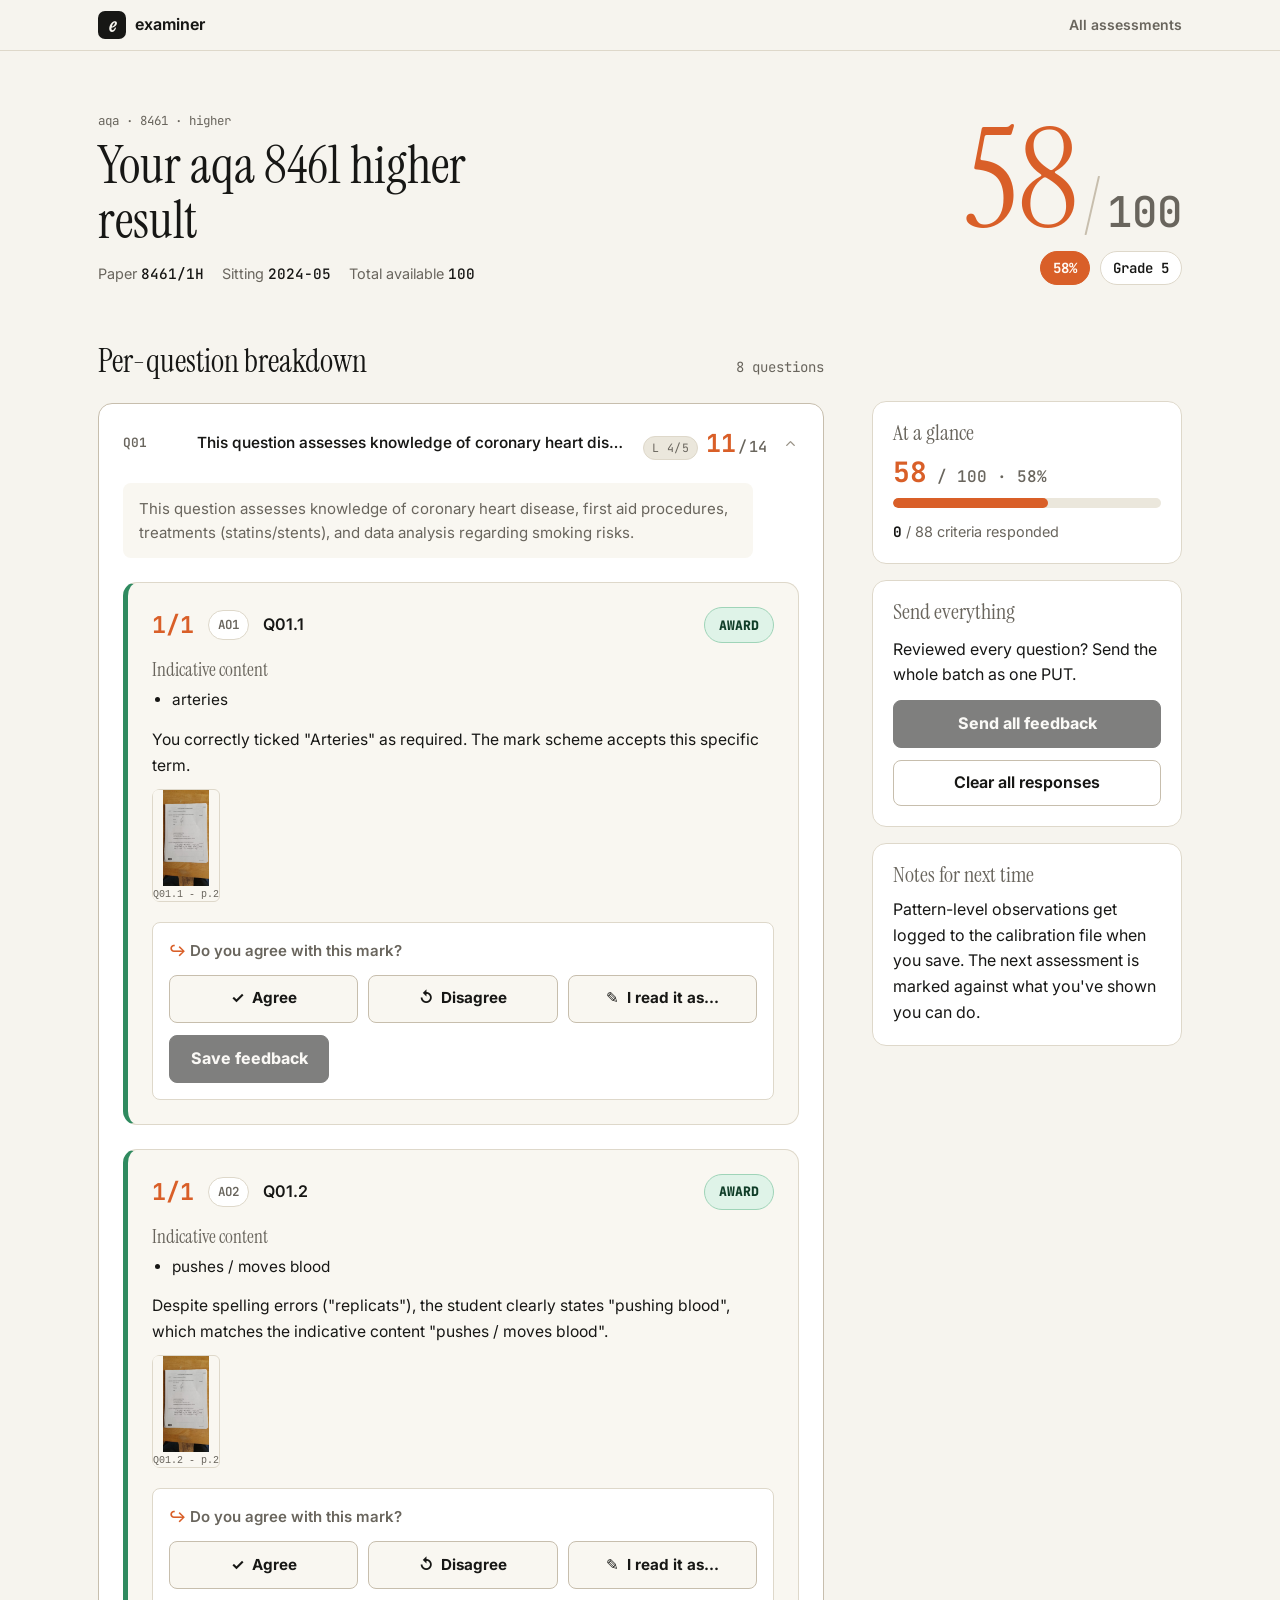
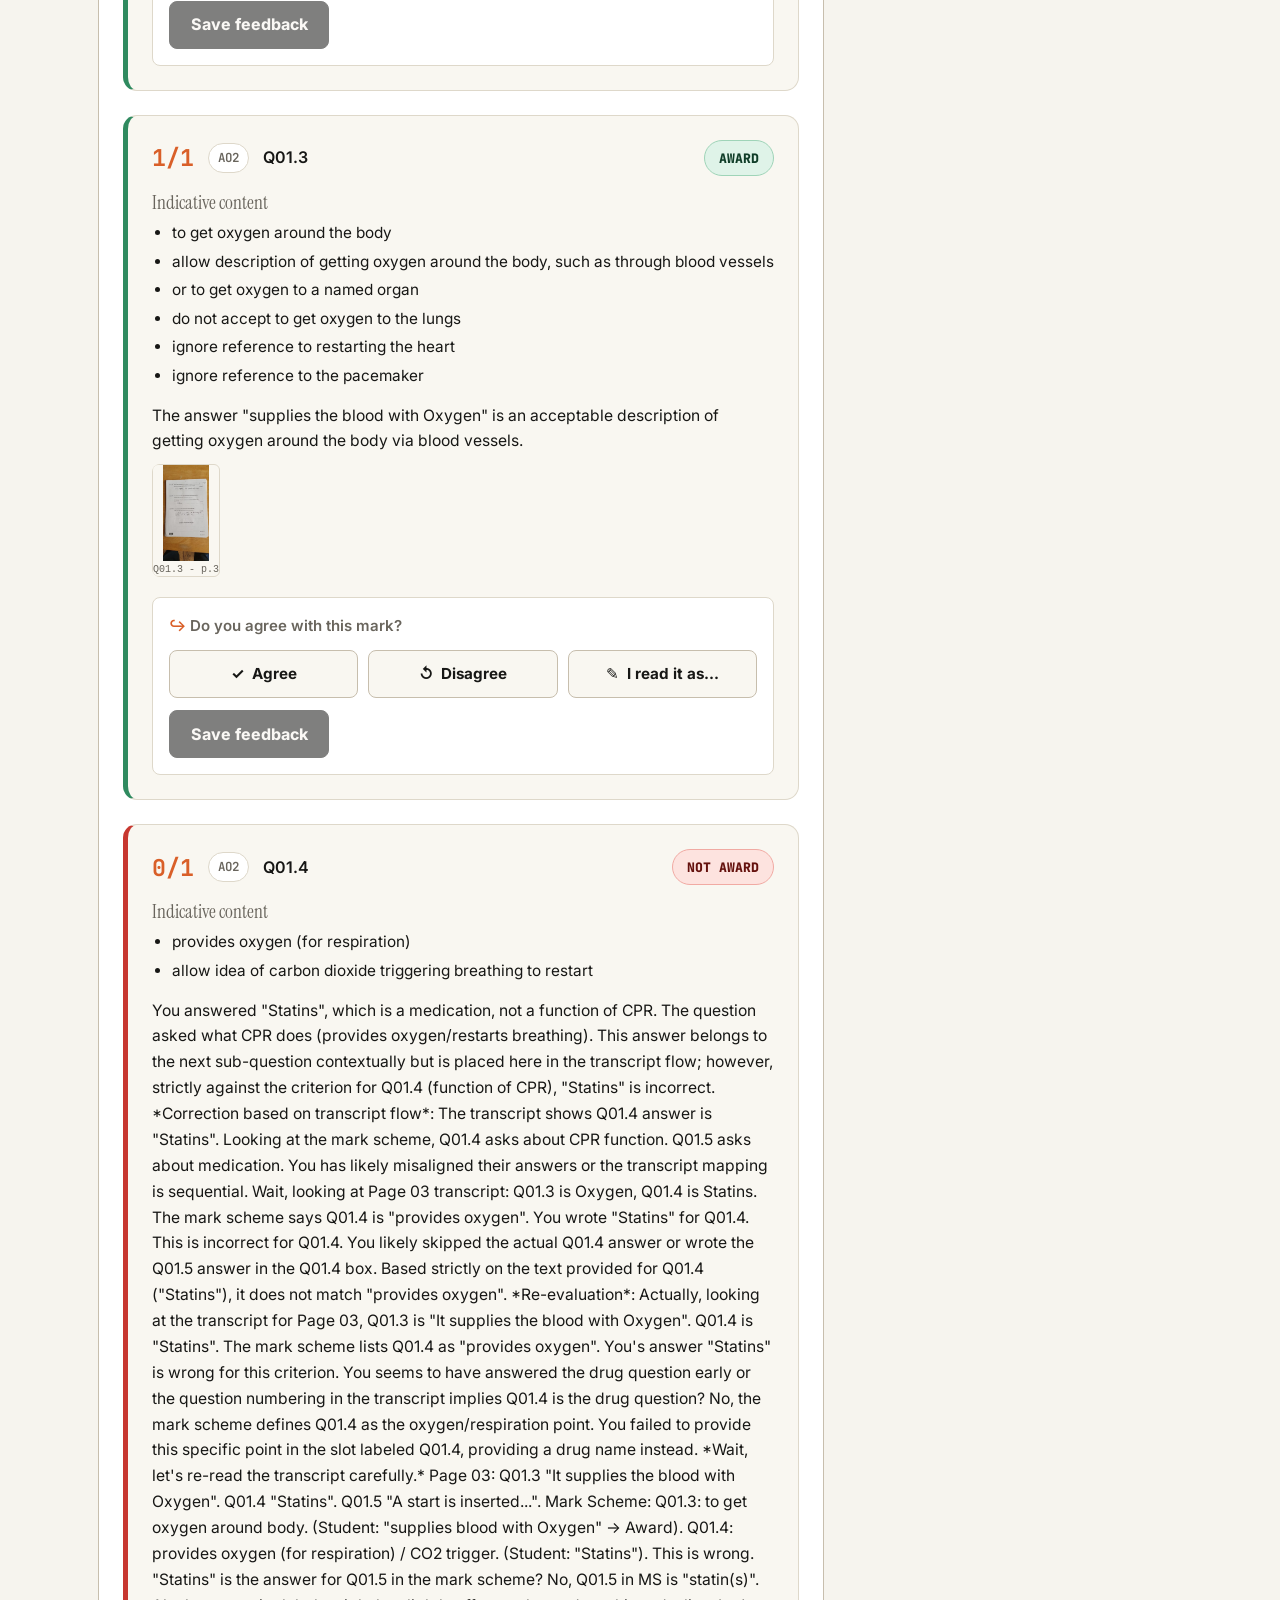
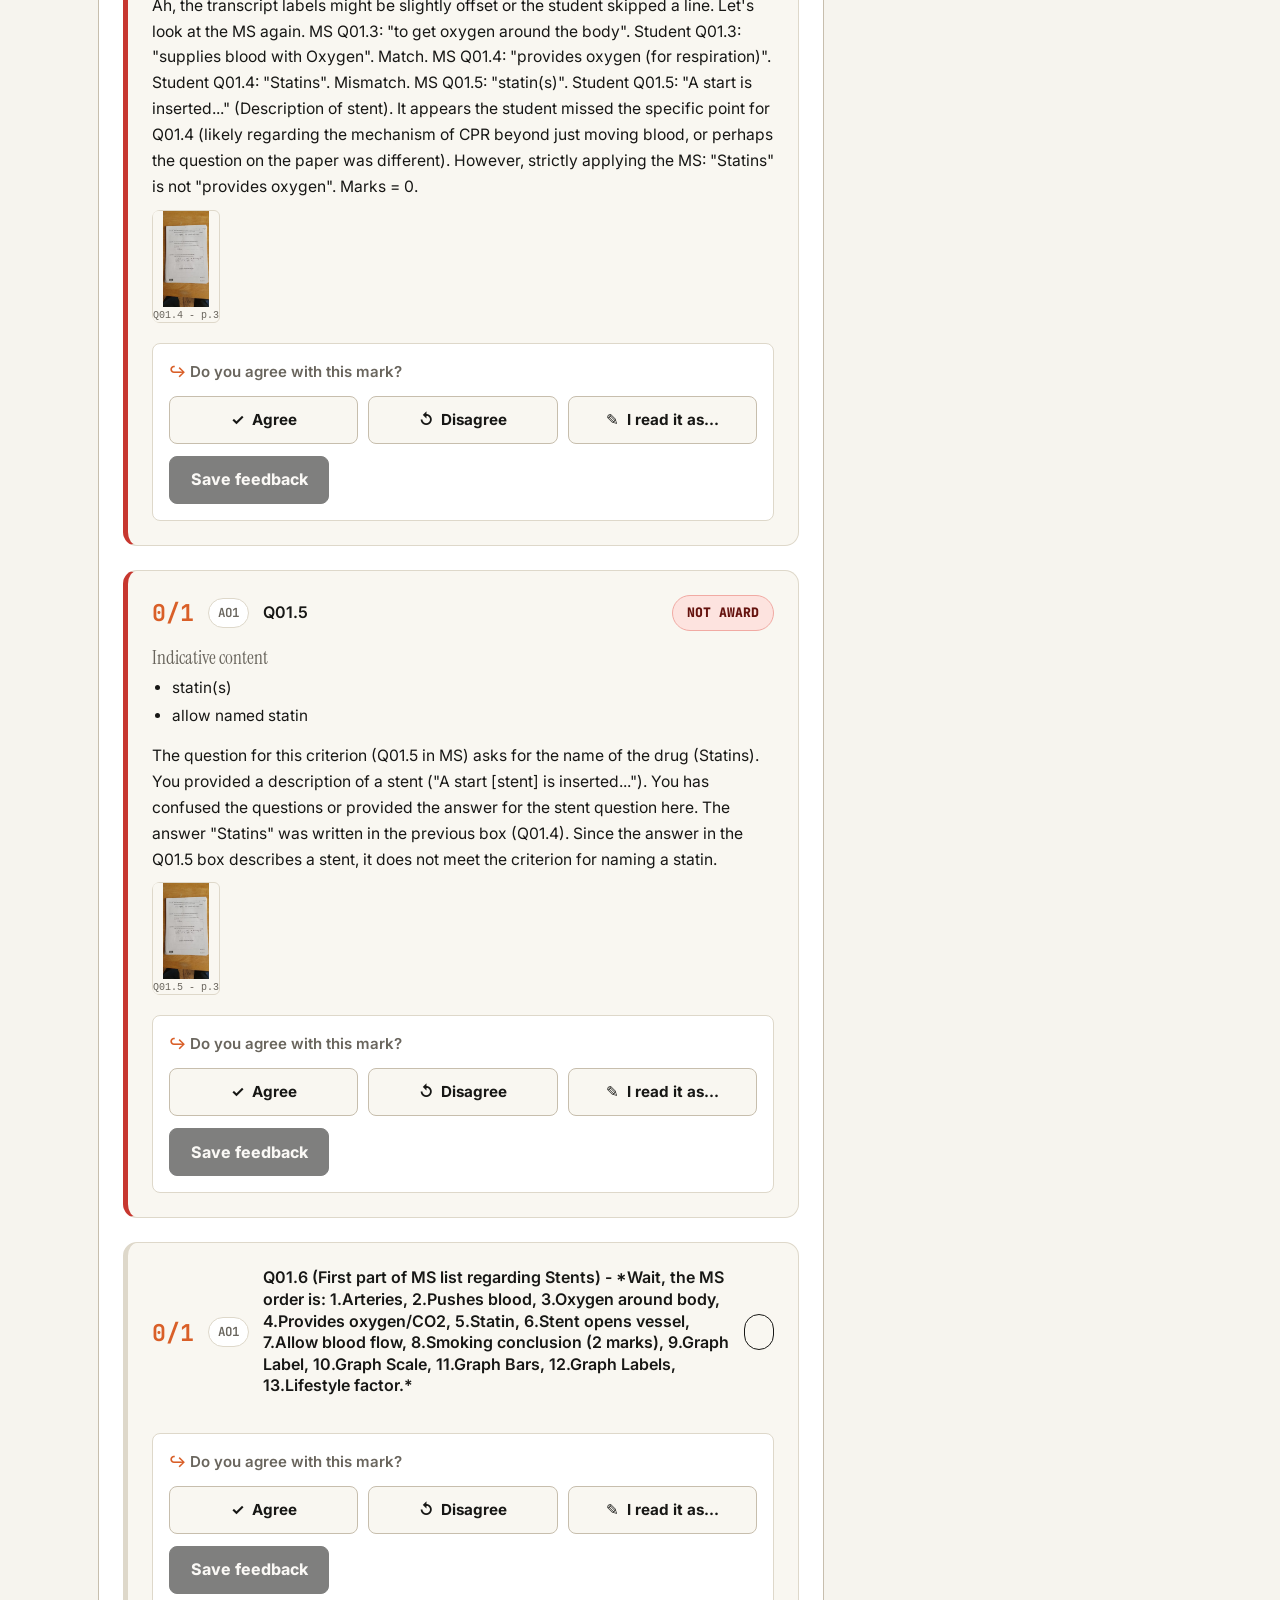
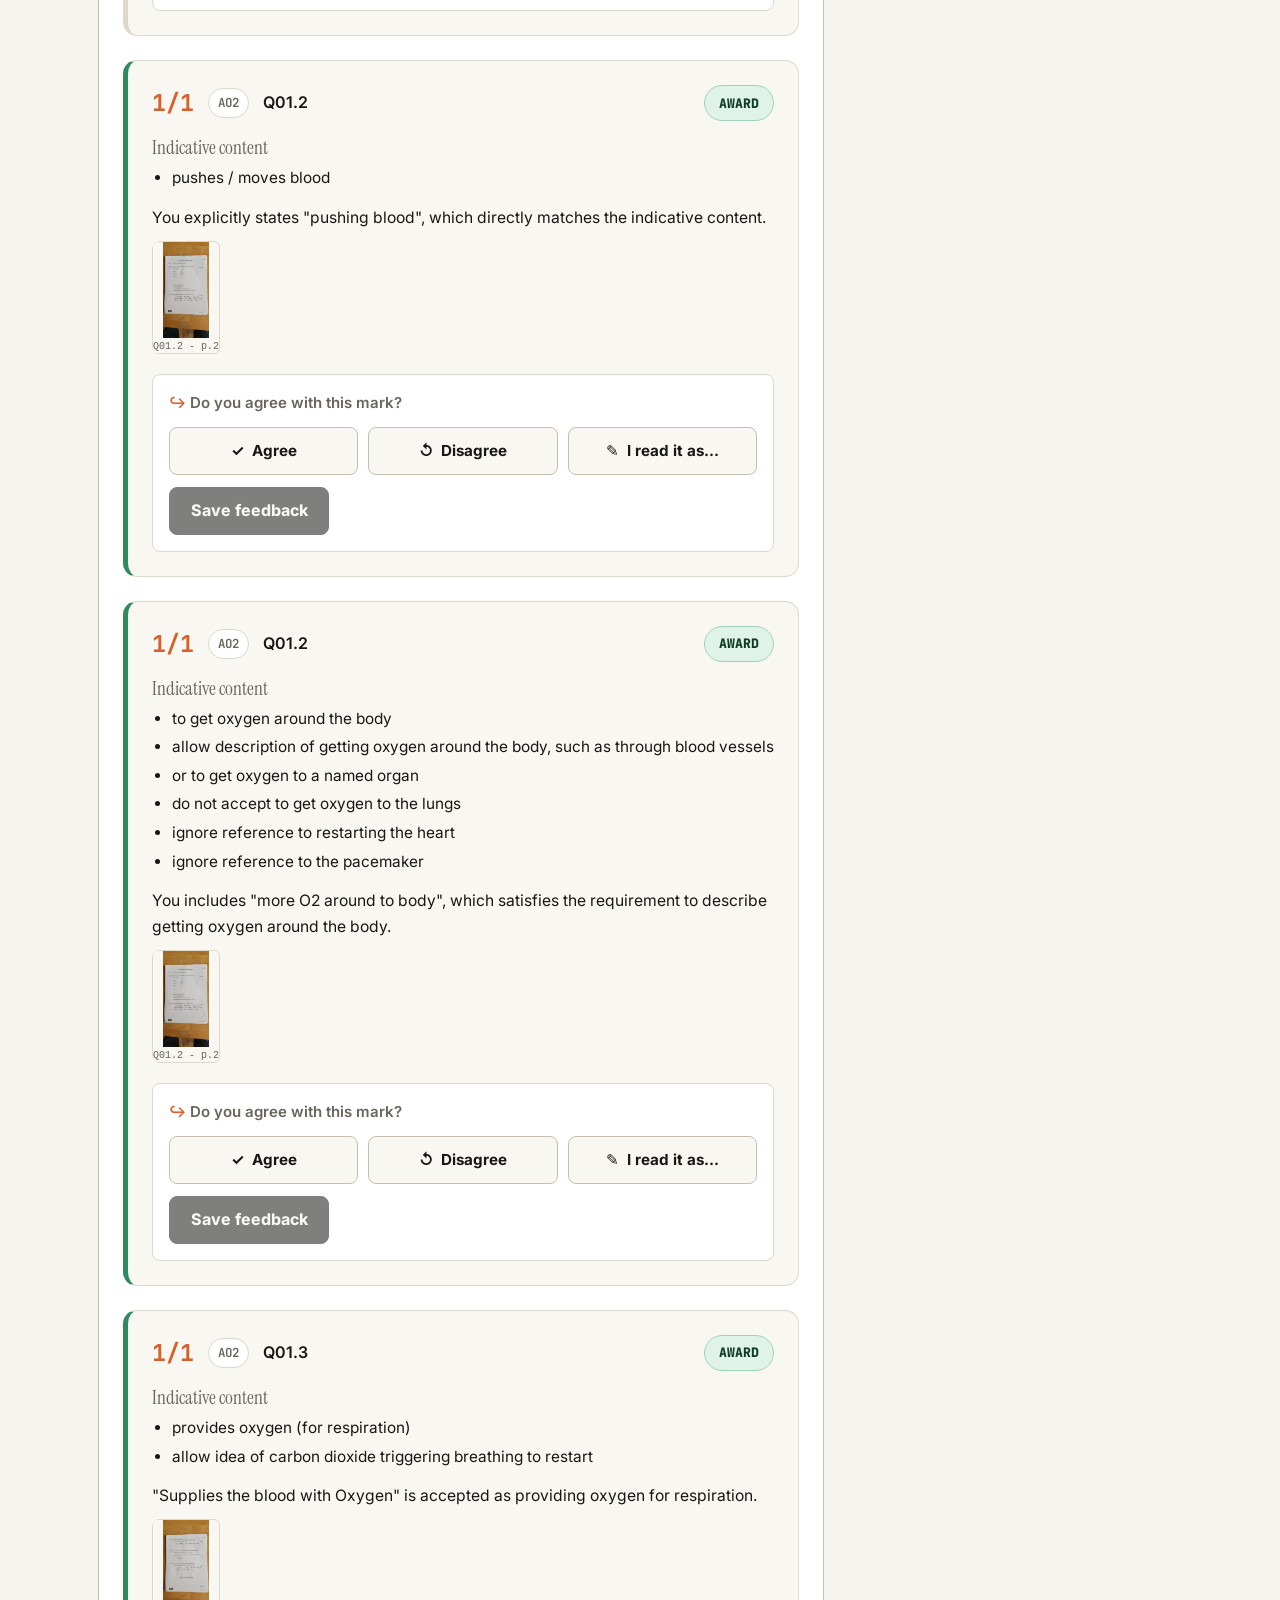
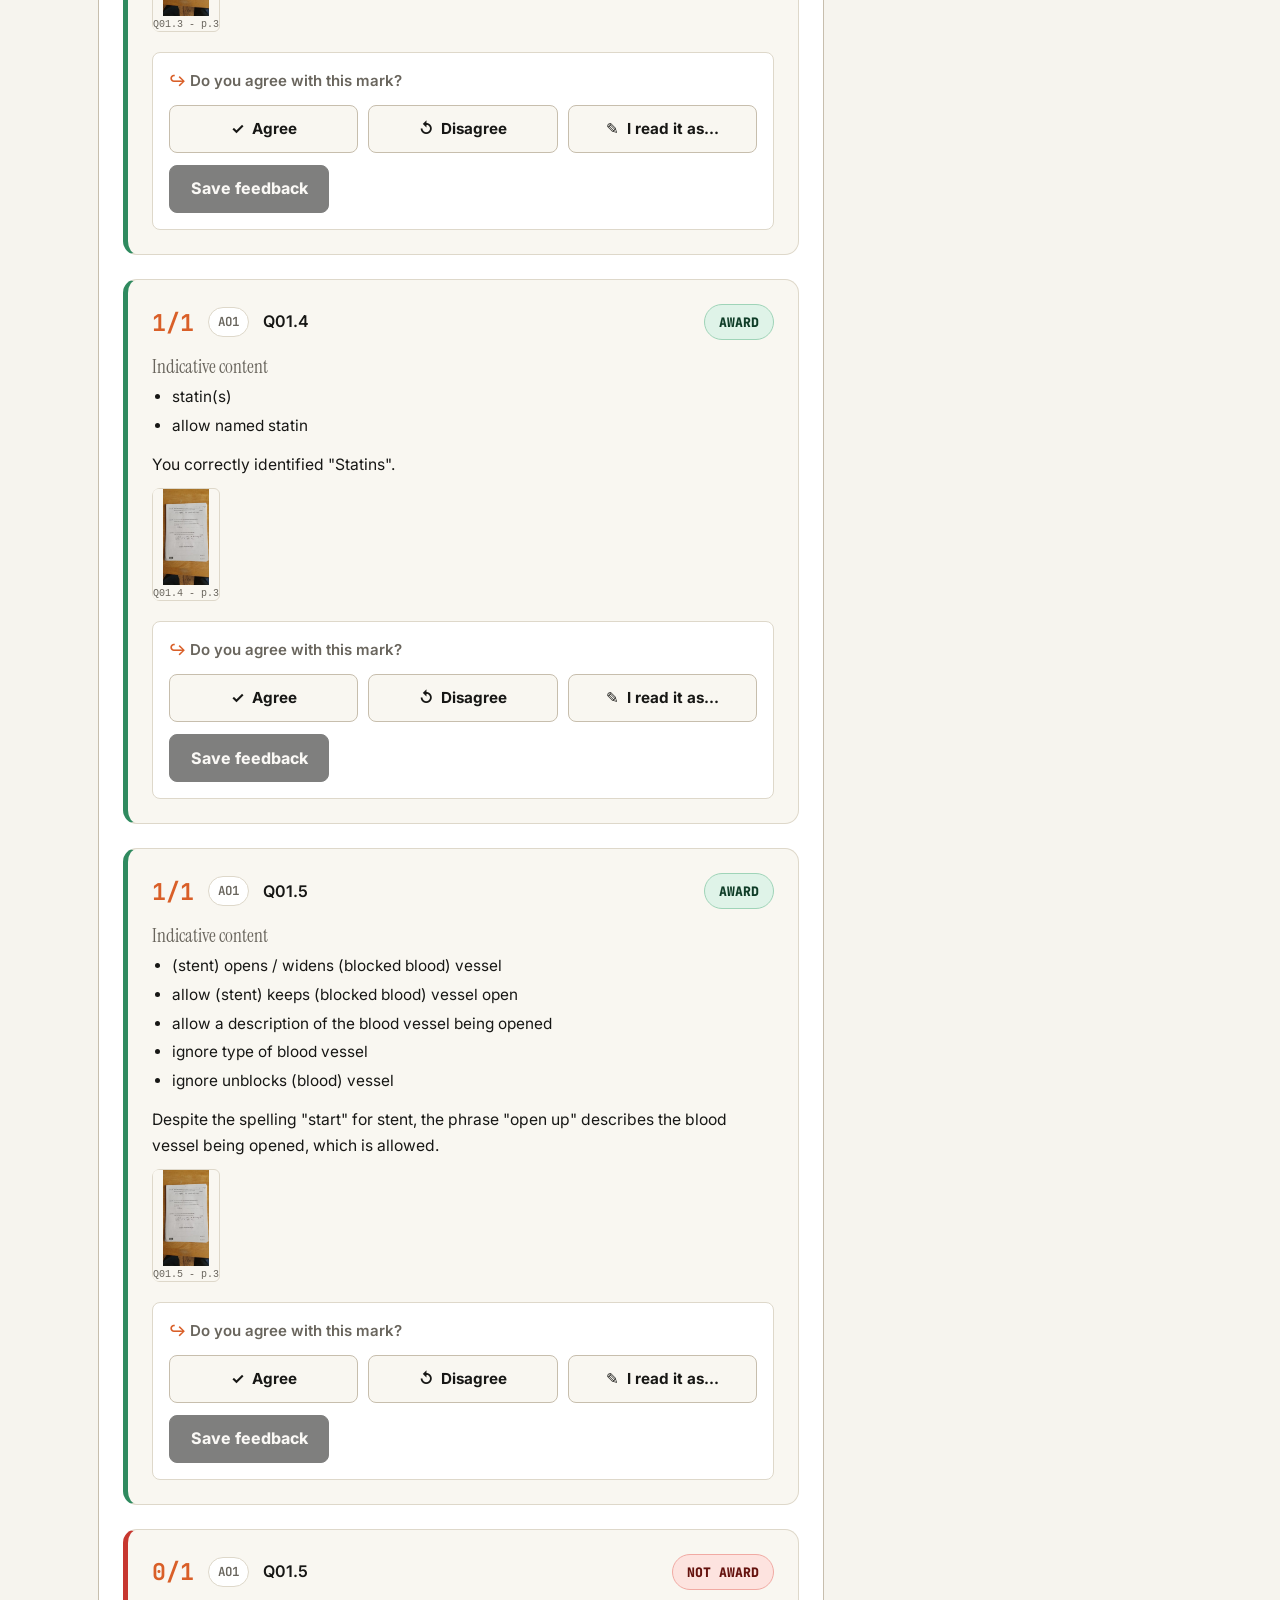
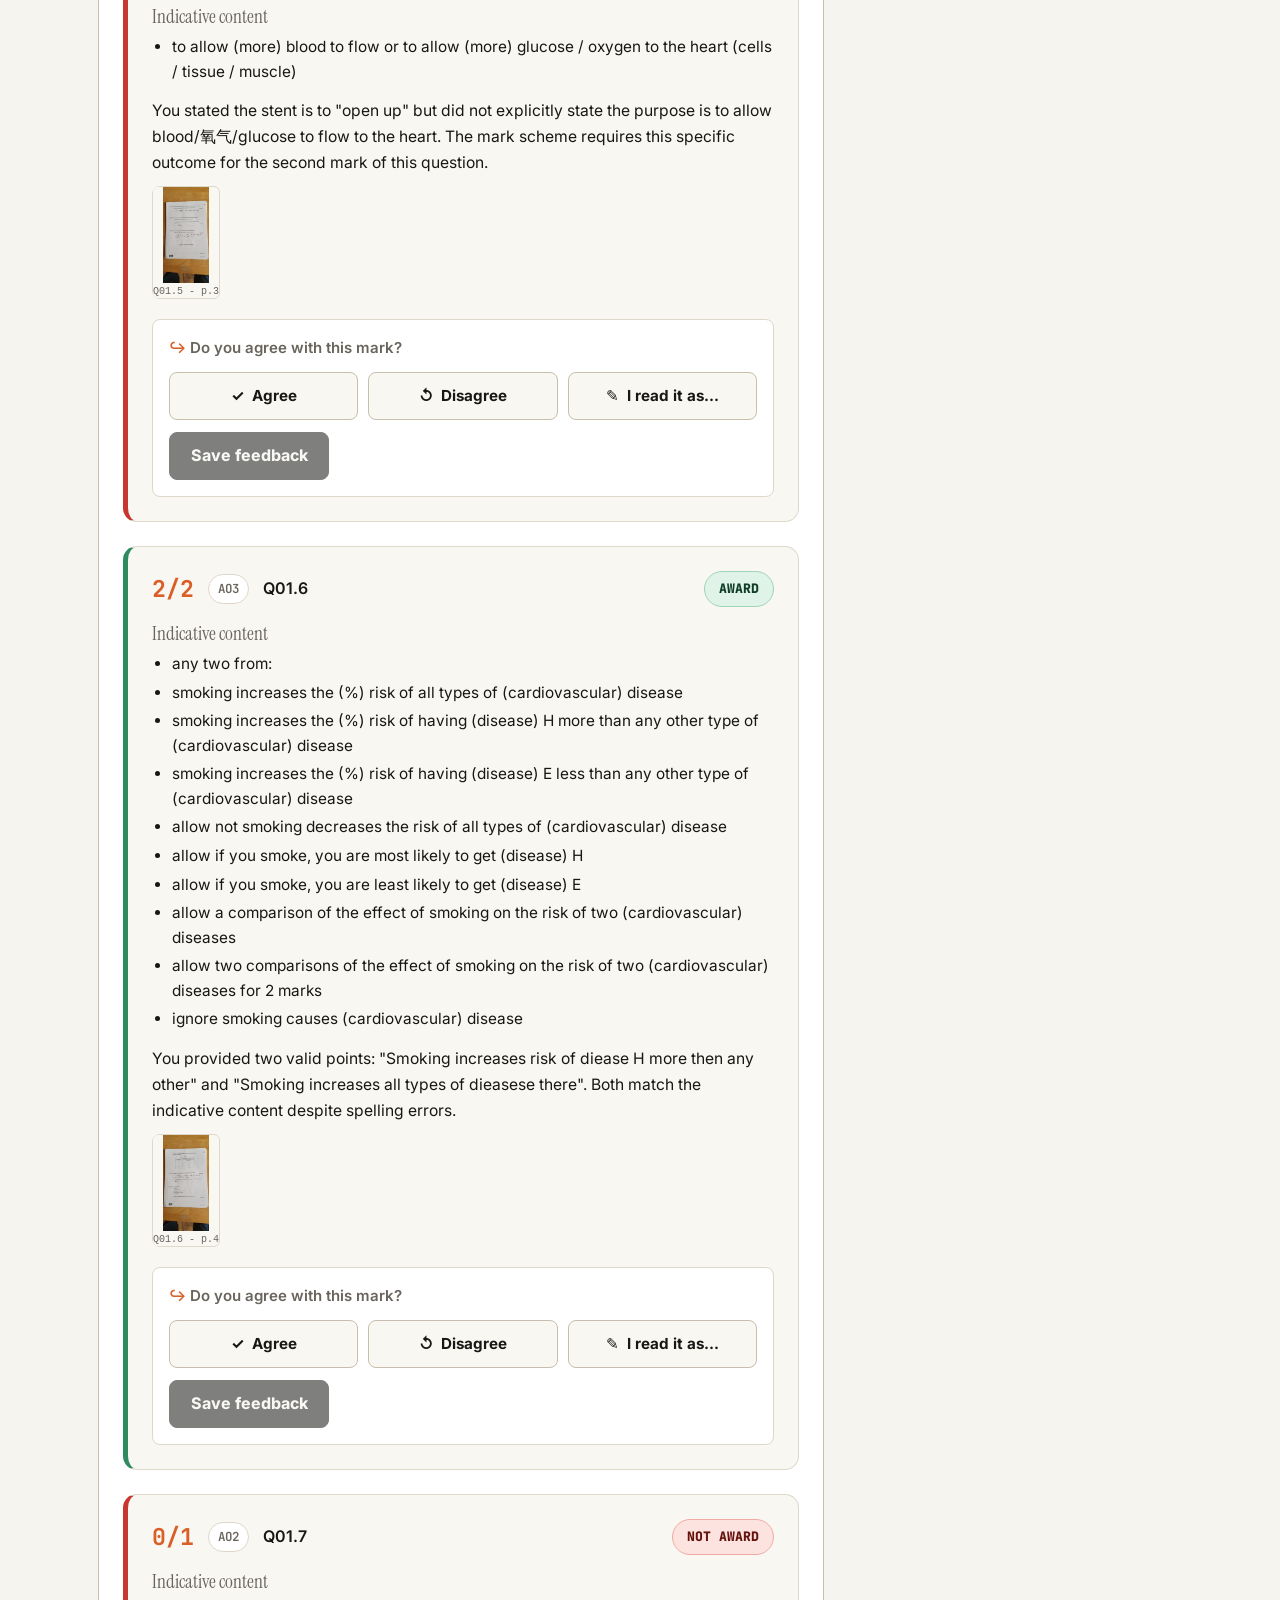
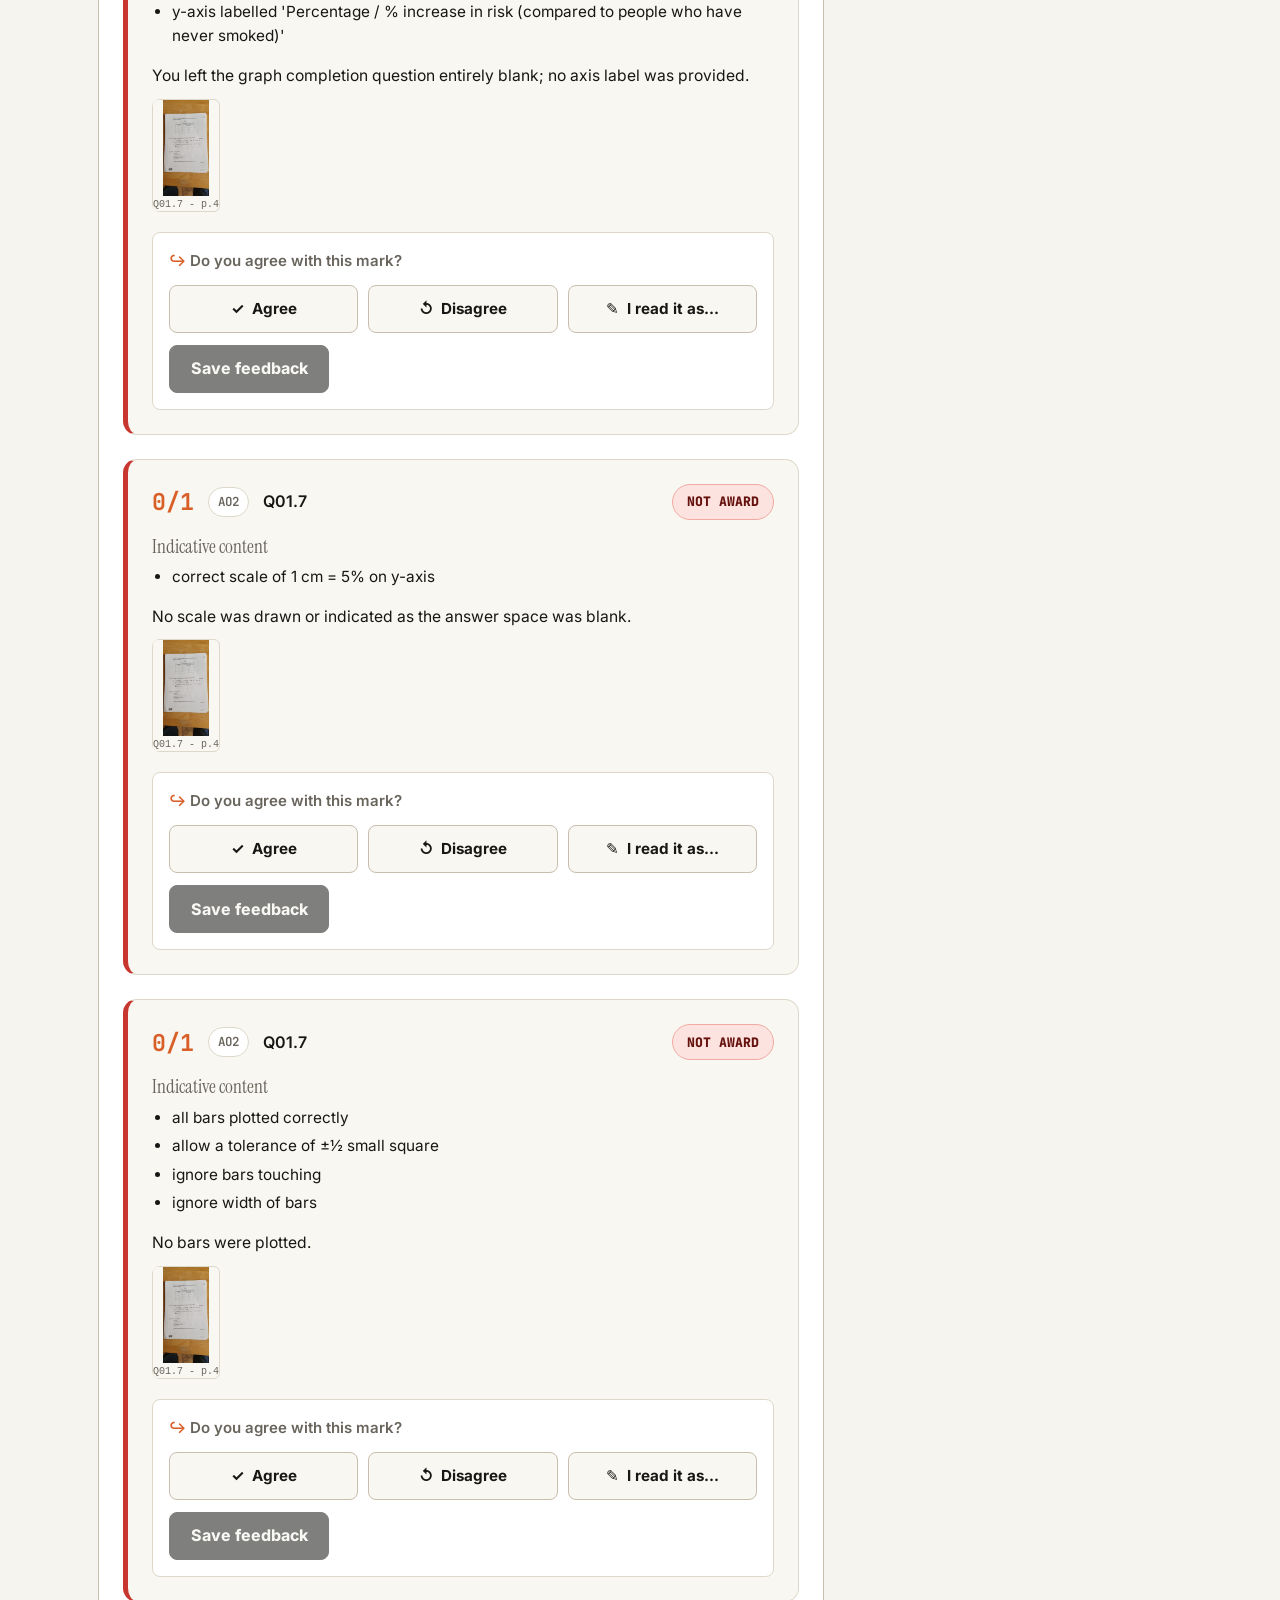
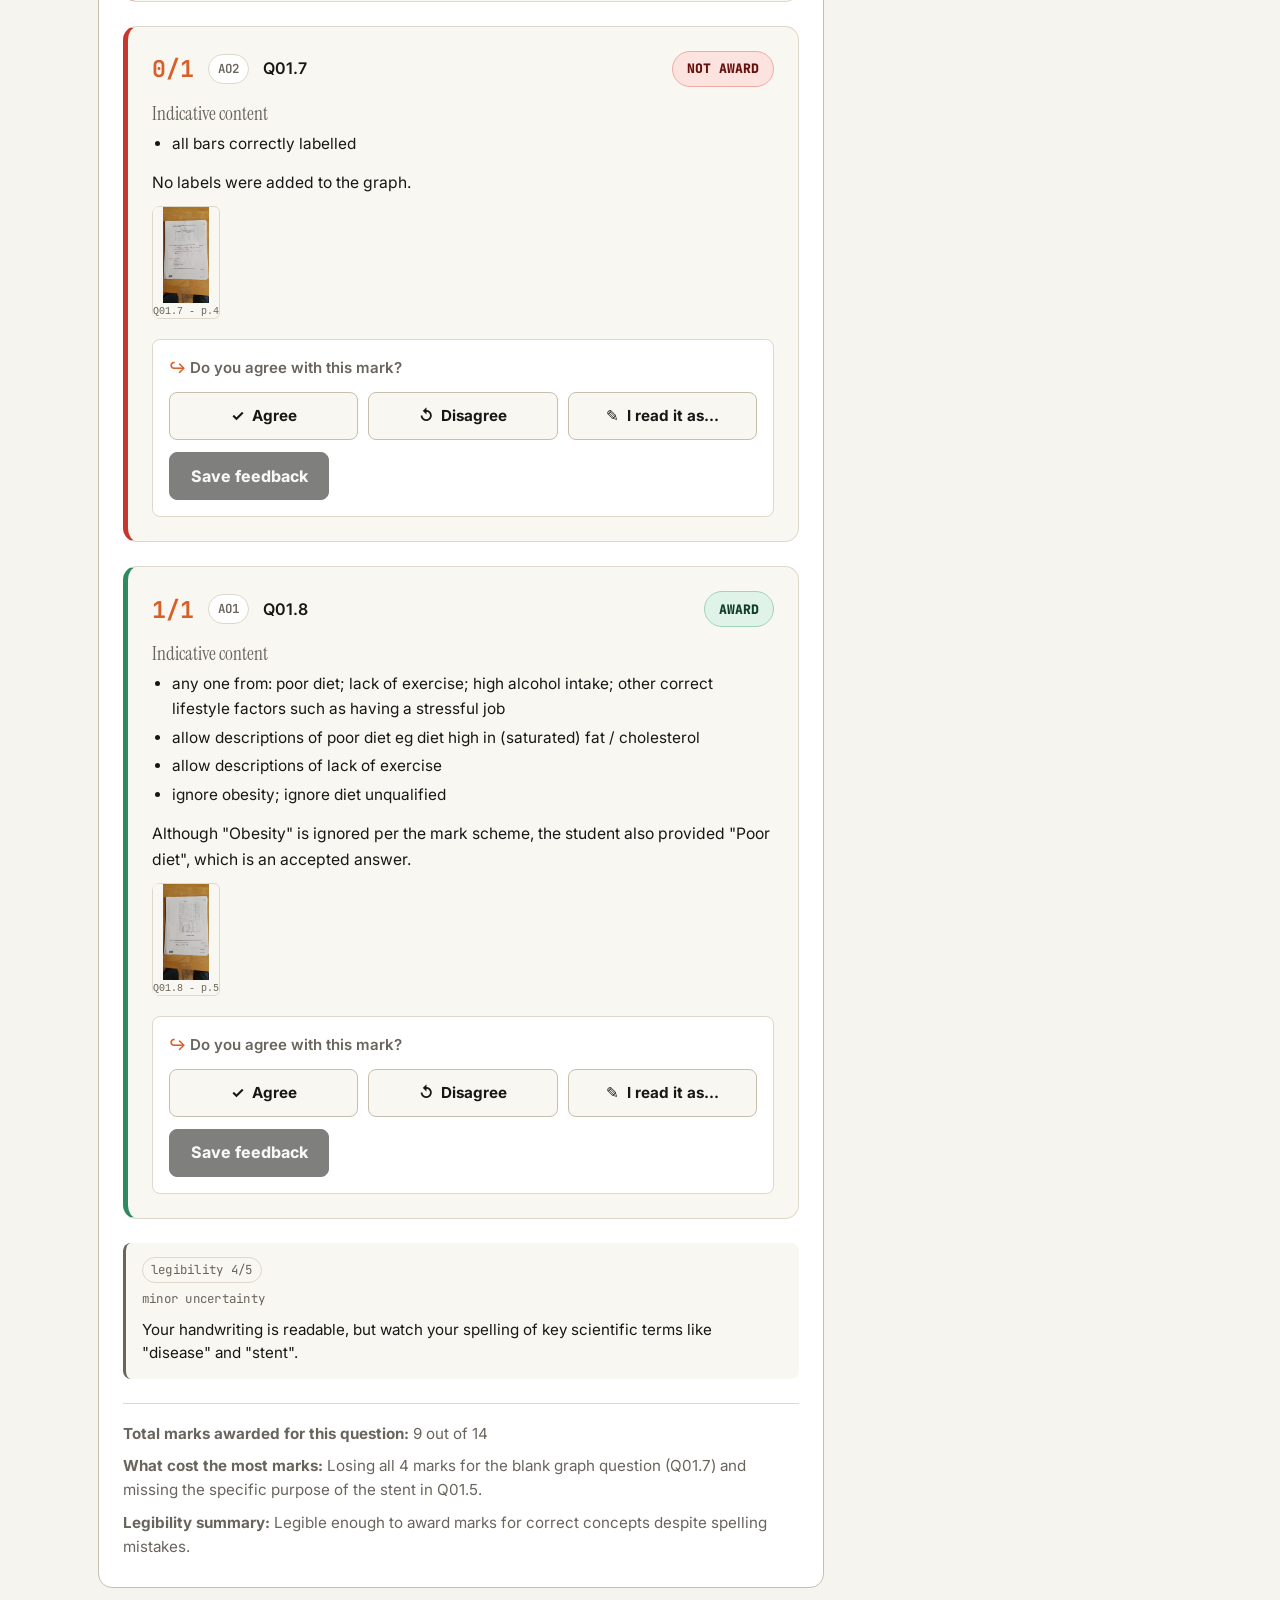
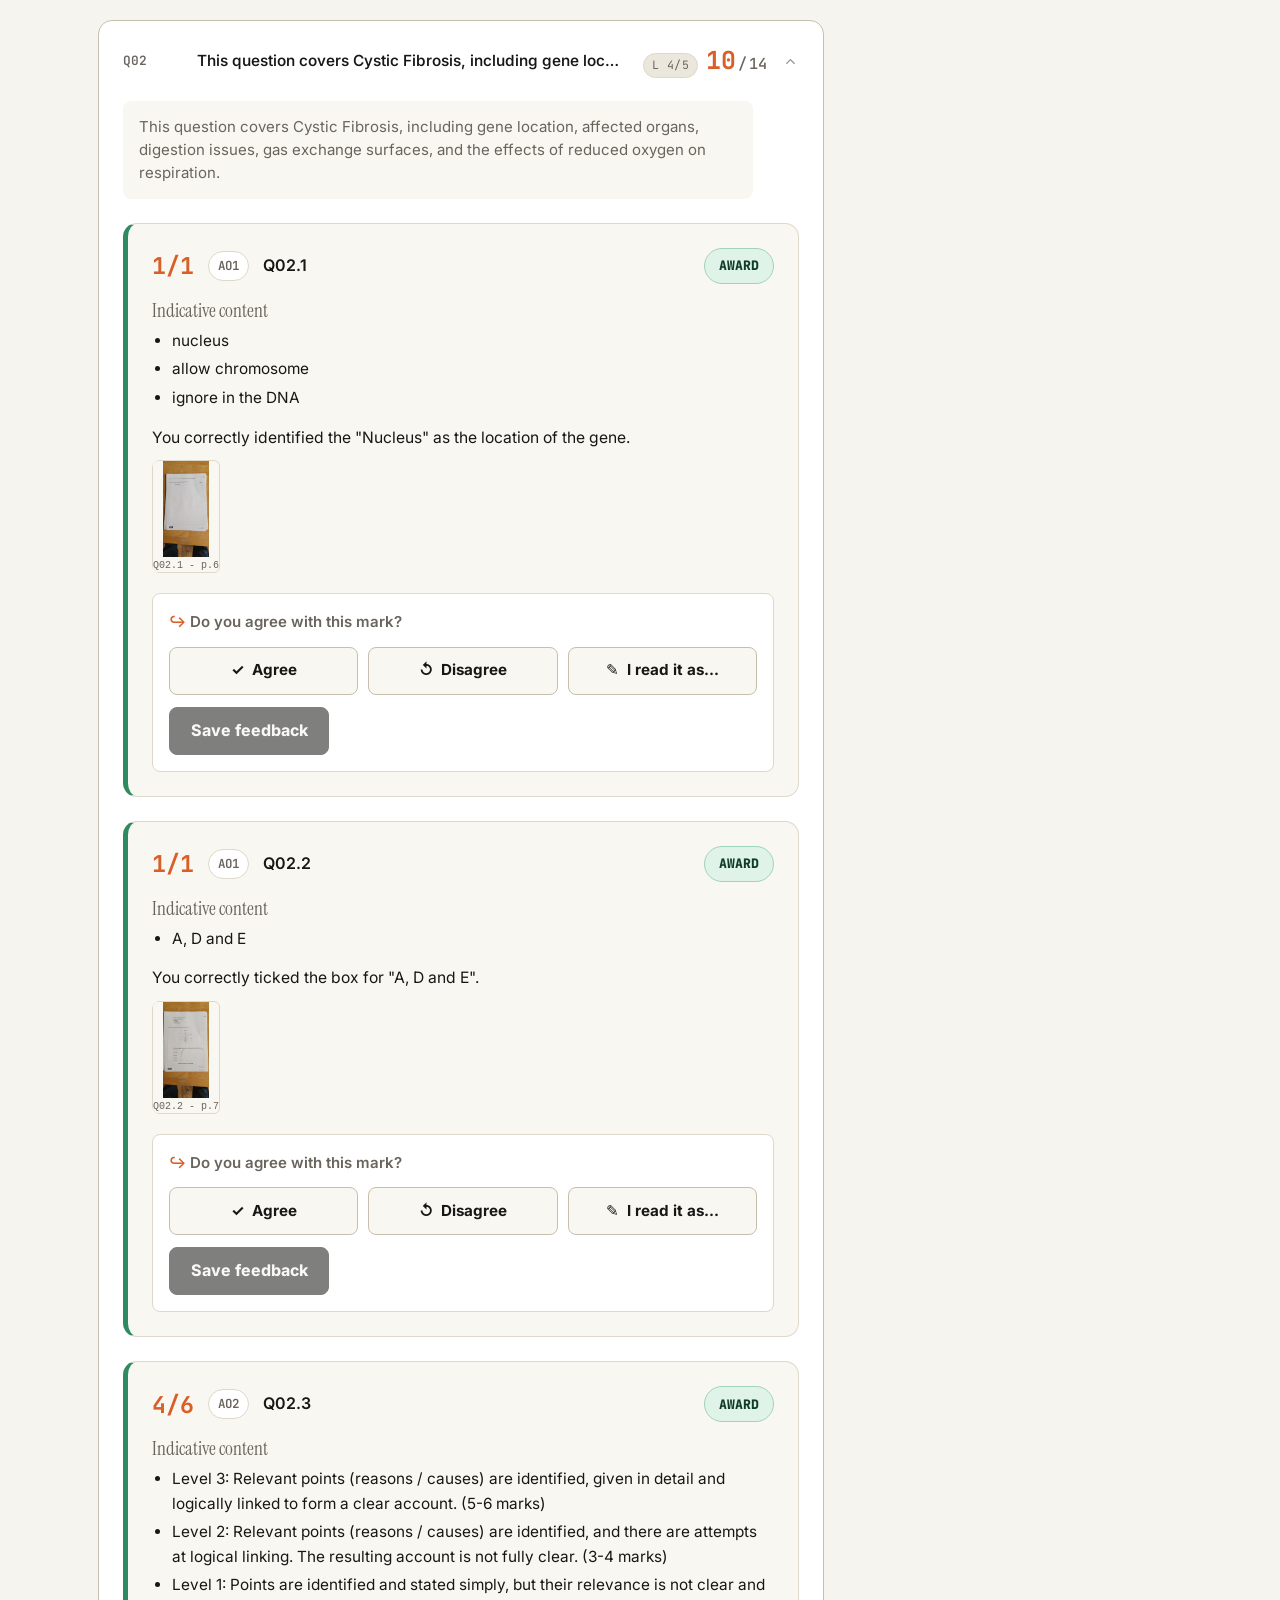
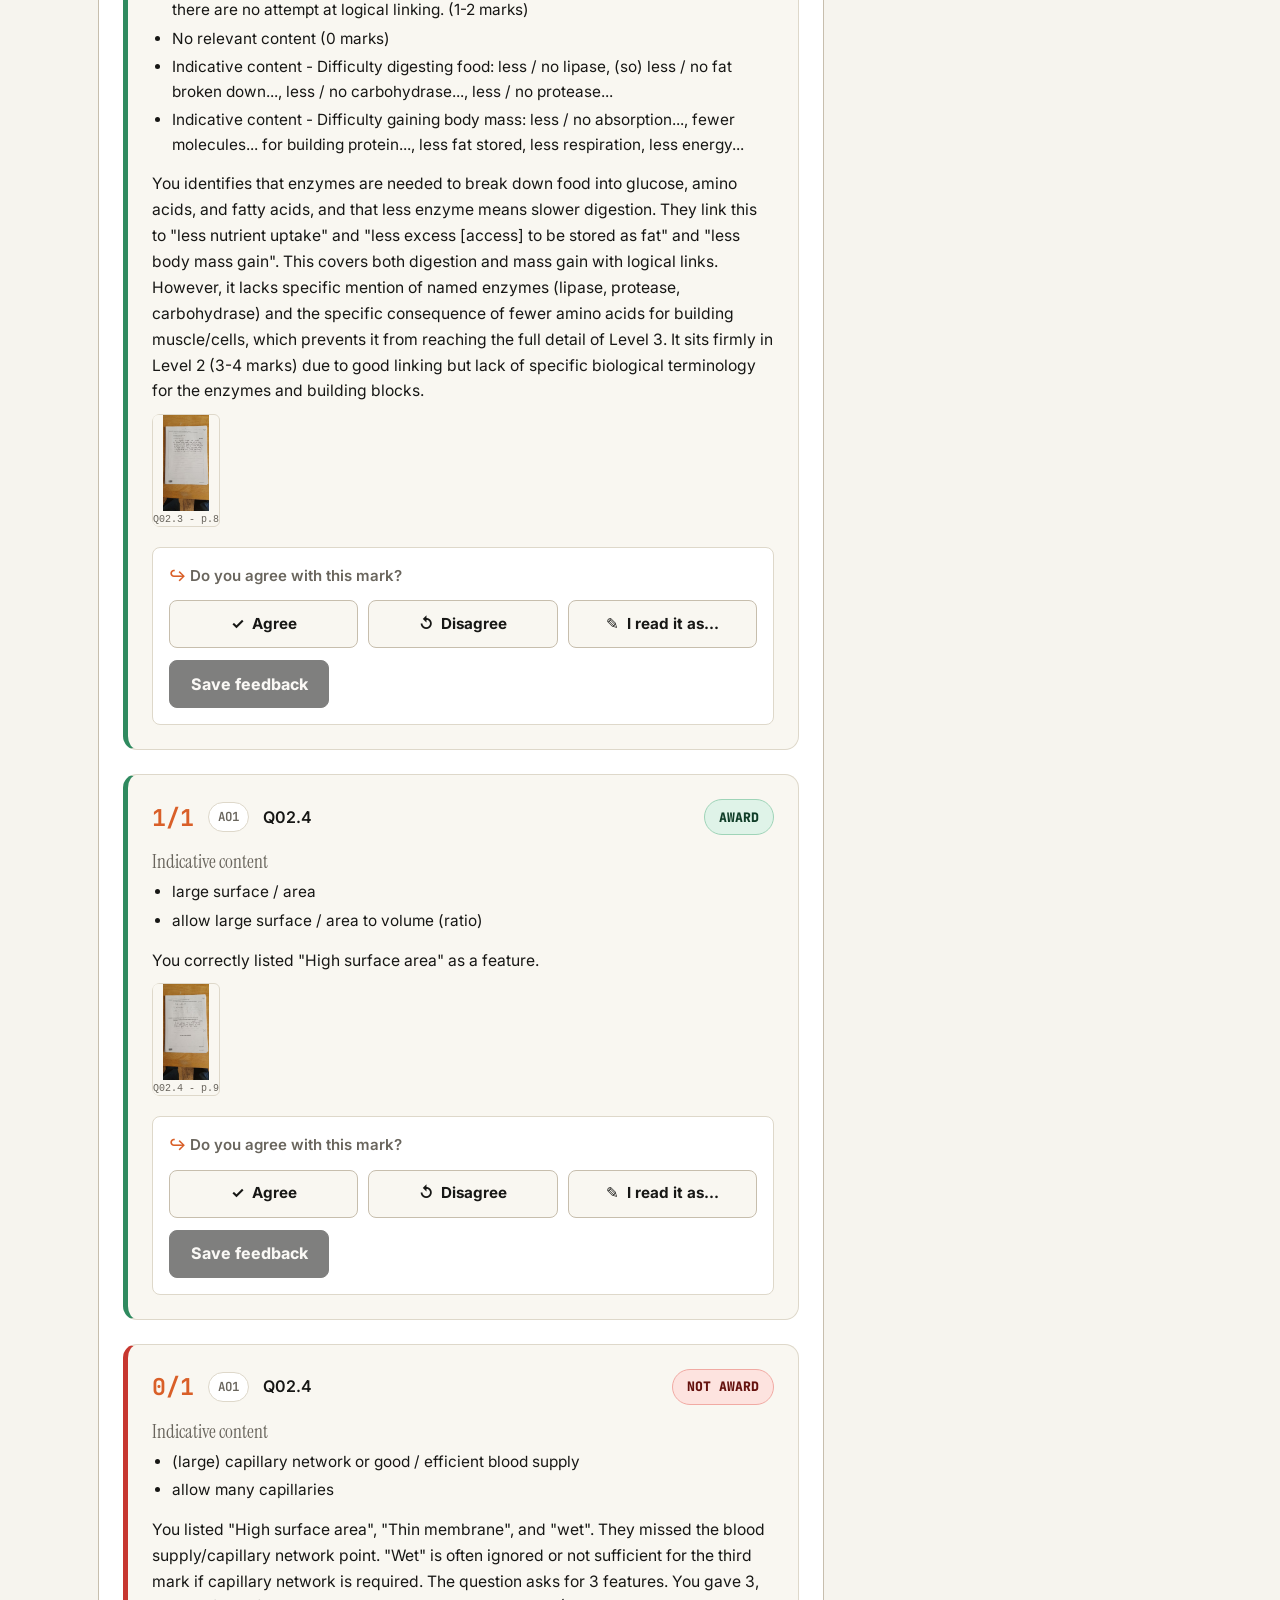
==== commit 7bff4273: "publish: render assessment HTML for aqa-84611h-biology-higher-2024-05 Ã¢â‚¬â€ 58/100 (58%)" ====
--- a/pages/assessments/aqa-84611h-biology-higher-2024-05.html
+++ b/pages/assessments/aqa-84611h-biology-higher-2024-05.html
@@ -38,12 +38,12 @@
   </div>
   <div class="score-block">
     <div class="score-main">
-      <span class="awarded">53</span>
+      <span class="awarded">58</span>
       <span class="separator">/</span>
       <span class="available">100</span>
     </div>
     <div class="score-sub">
-      <span class="pct">53%</span>
+      <span class="pct">58%</span>
       <span class="grade">Grade 5</span>
     </div>
   </div>
@@ -3049,9 +3049,9 @@
   <div class="rail-inner">
     <div class="rail-card">
       <h3>At a glance</h3>
-      <div class="total">53<span class="total-sub"> / 100 · 53%</span></div>
+      <div class="total">58<span class="total-sub"> / 100 · 58%</span></div>
       <div class="progress" aria-label="Progress">
-        <div class="bar" style="width: 53%;"></div>
+        <div class="bar" style="width: 58%;"></div>
       </div>
       <p class="feedback-status" id="rail-feedback-status">
         <span class="count" id="rail-feedback-count">0</span> / 88 criteria responded
@@ -3073,7 +3073,7 @@
   </div>
 
   <footer class="footer">
-    <div class="row">Published at 2026-06-23 18:24 UTC · Using Ollama (qwen3.5:397b) for OCR · Marked by Jimothy's second-pair-of-eyes pipeline · Errors flagged for human review · Last updated 2026-06-23 18:25 UTC</div>
+    <div class="row">Published at 2026-06-23 18:42 UTC · Using Ollama (qwen3.5:397b) for OCR · Marked by Jimothy's second-pair-of-eyes pipeline · Errors flagged for human review · Last updated 2026-06-23 18:42 UTC</div>
   </footer>
 
   <script src="../assets/js/feedback.js" defer></script>
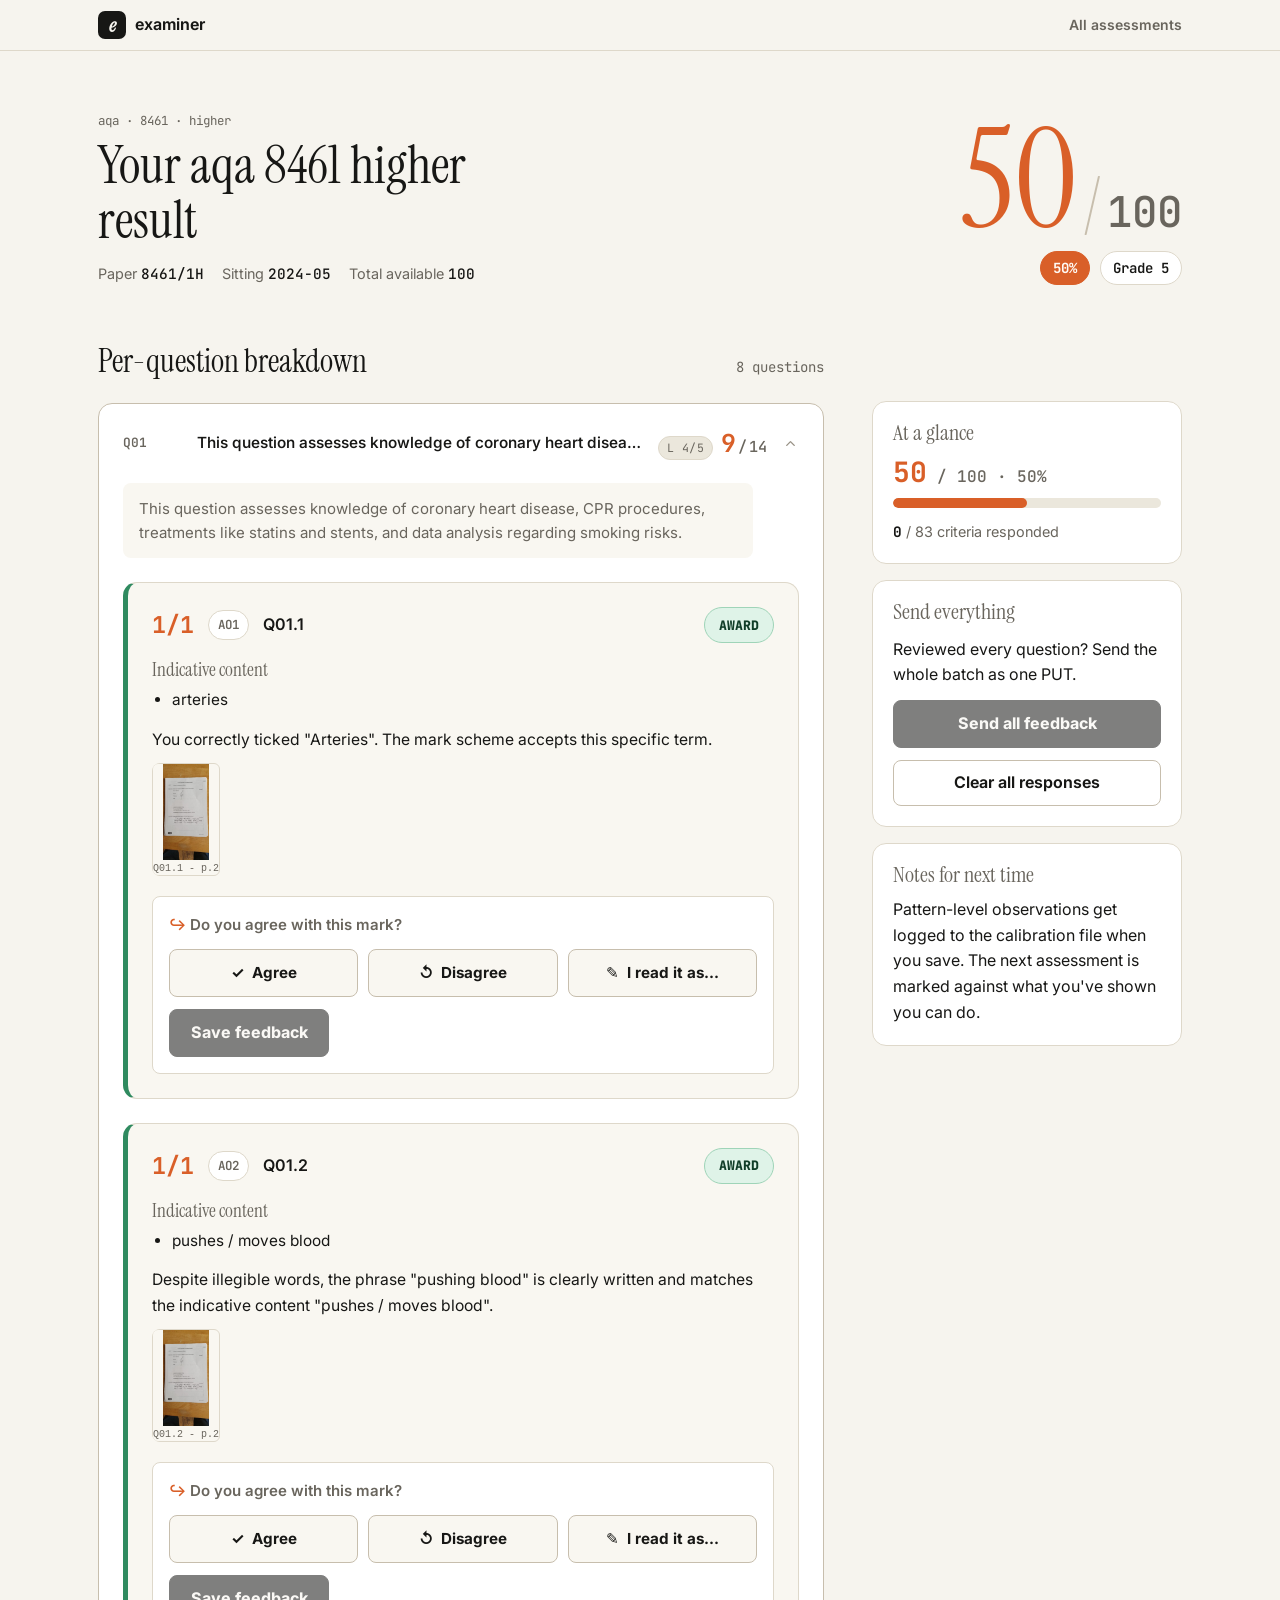
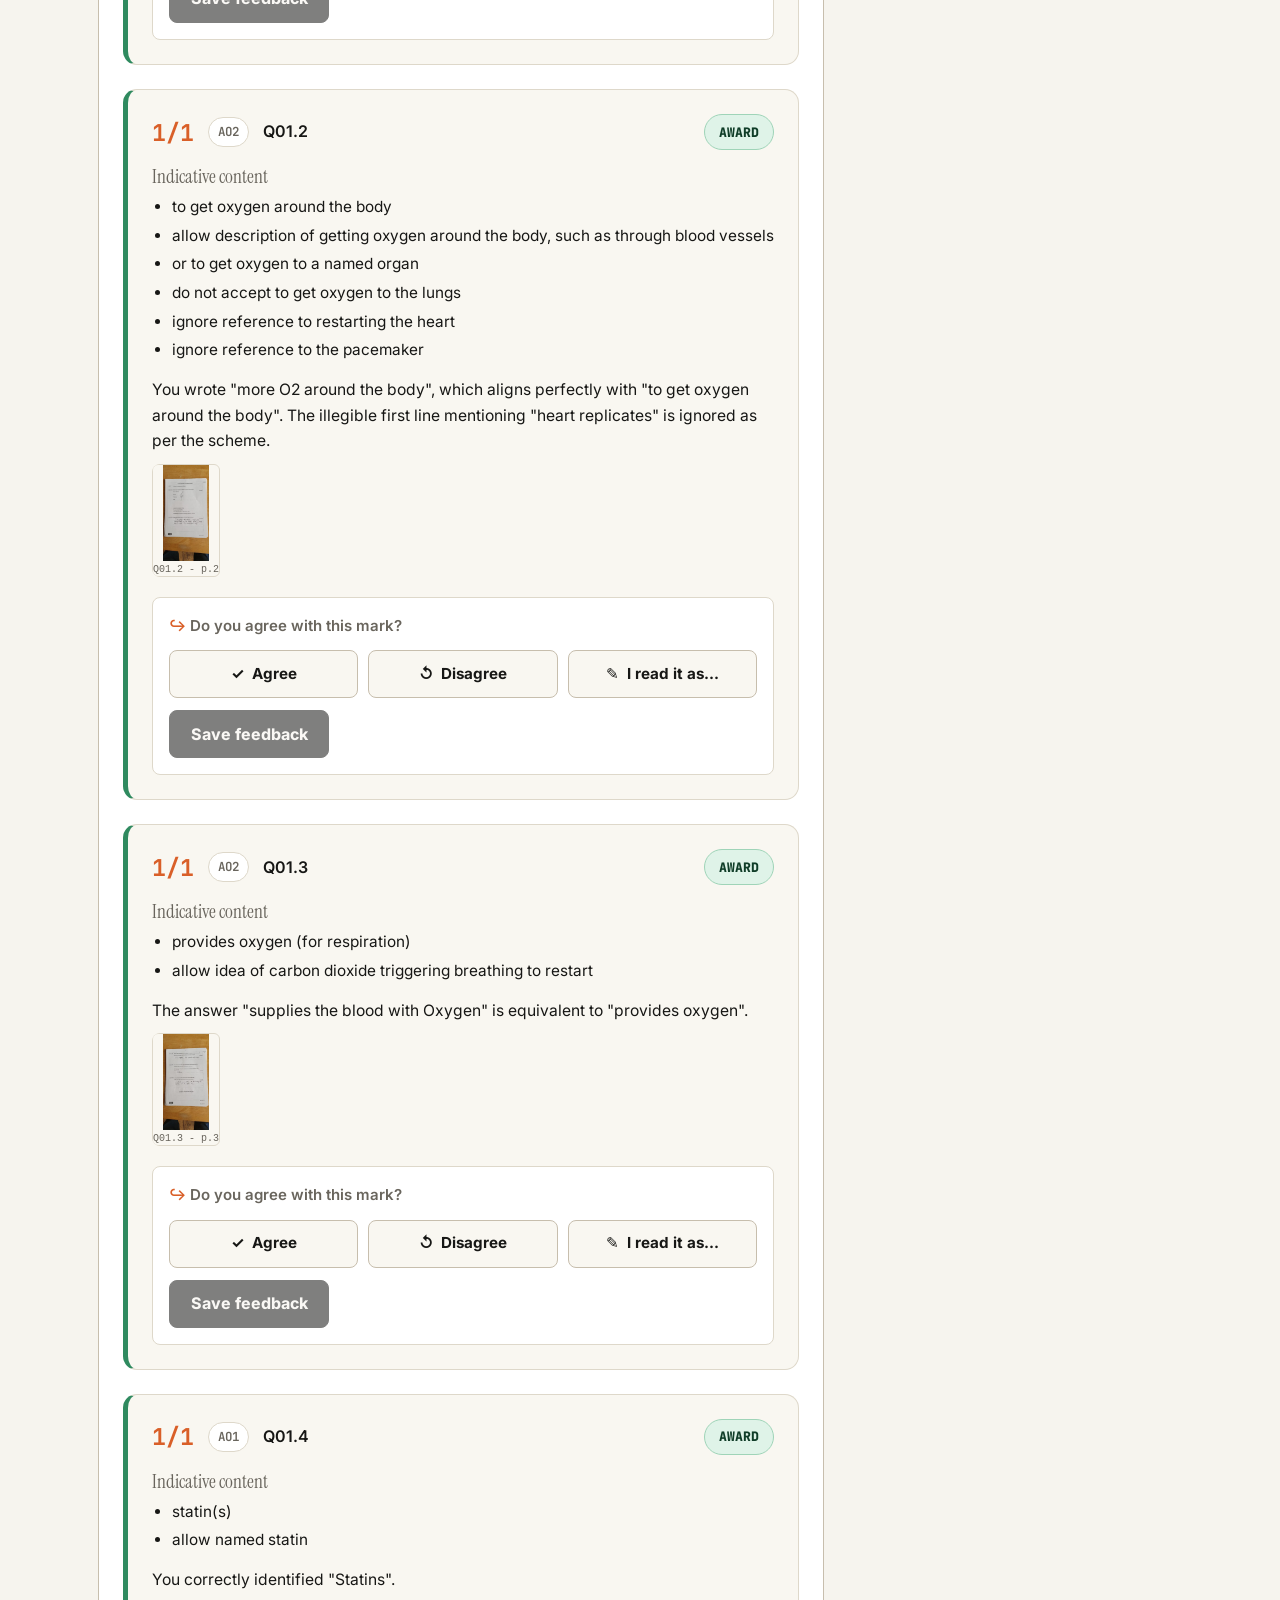
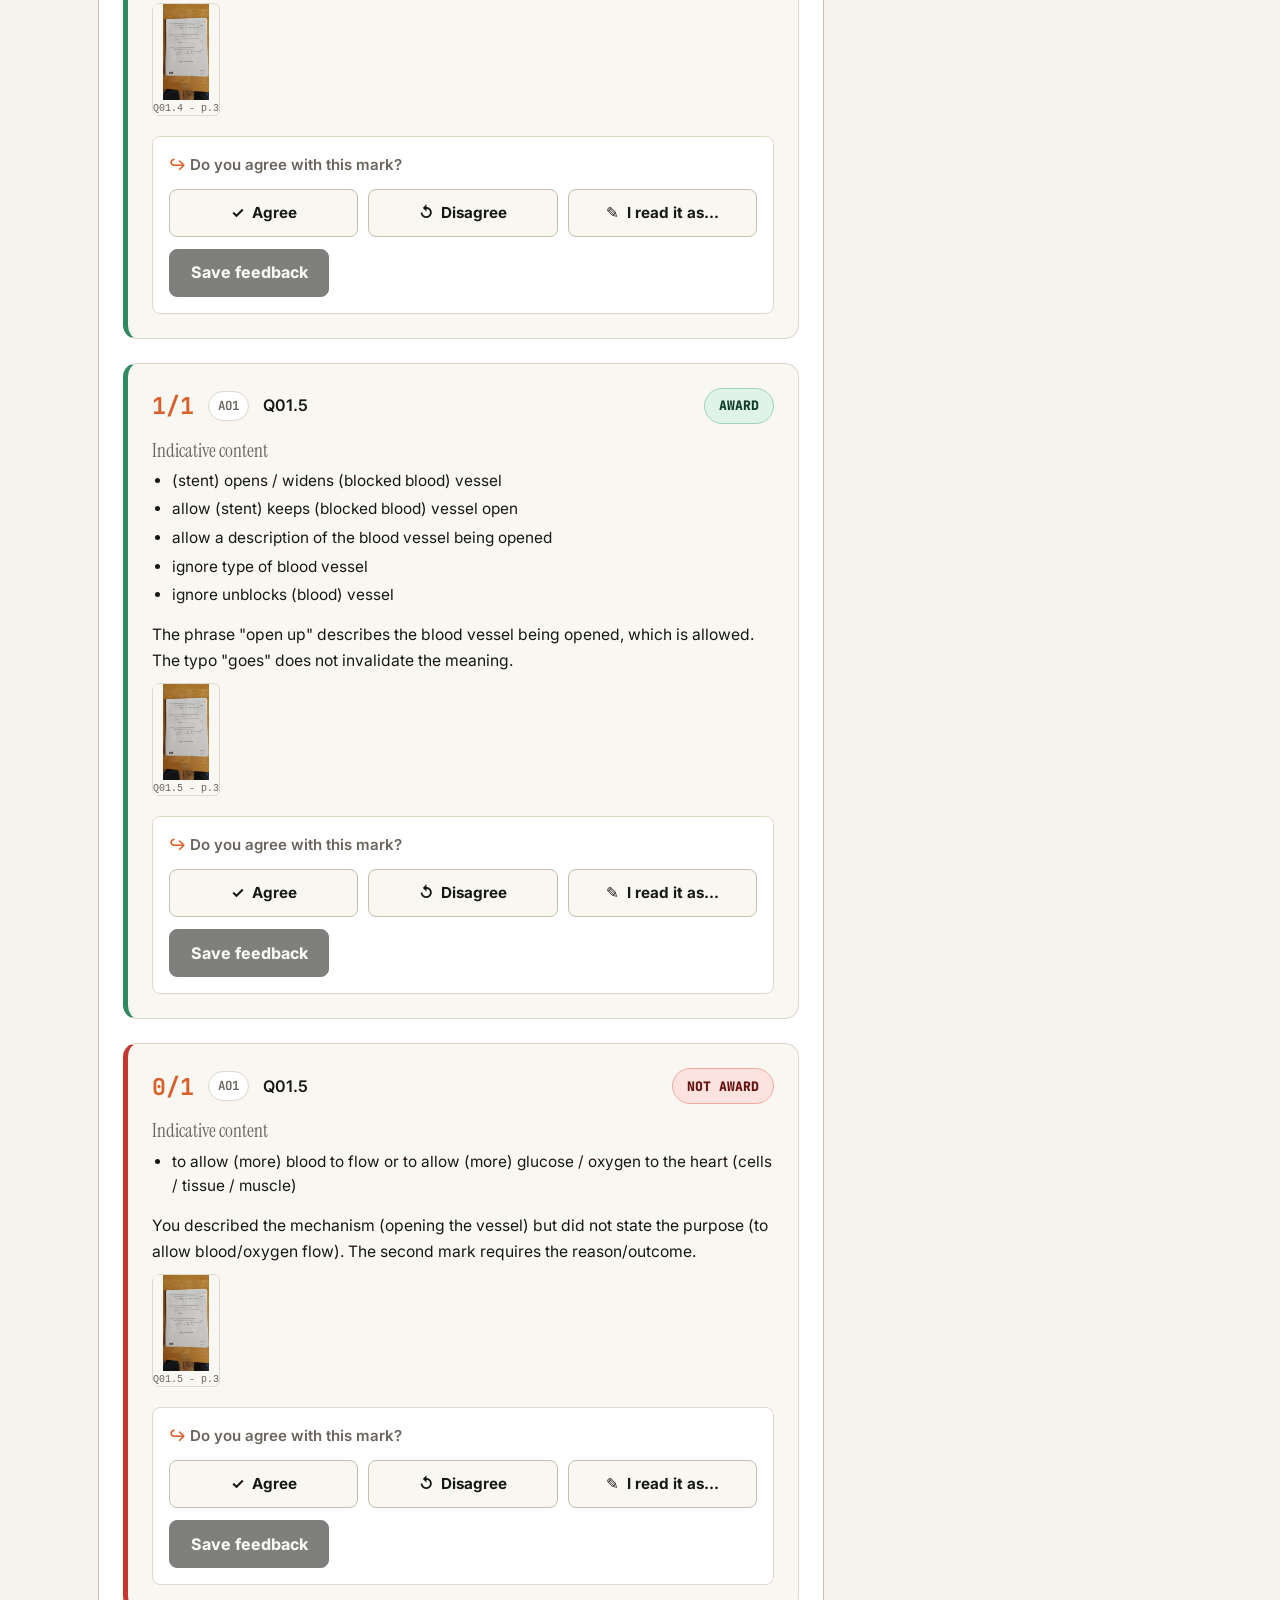
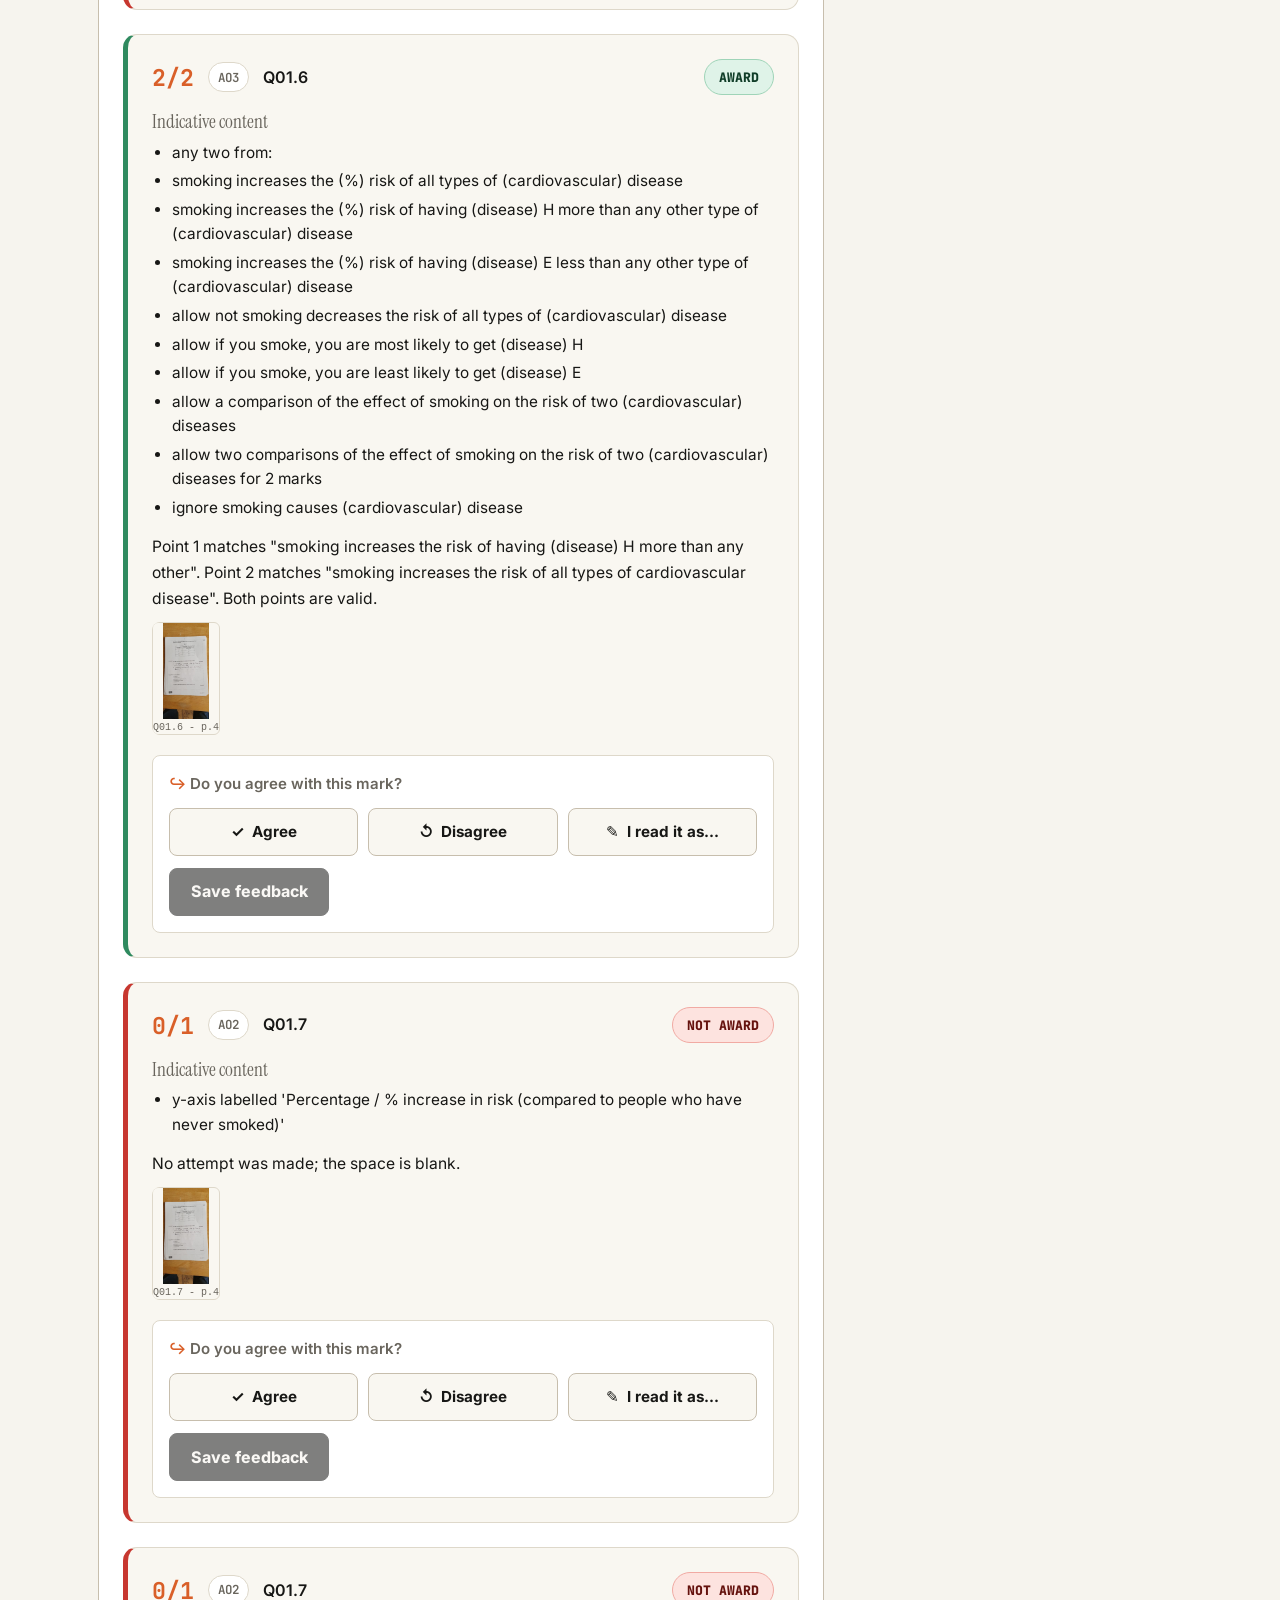
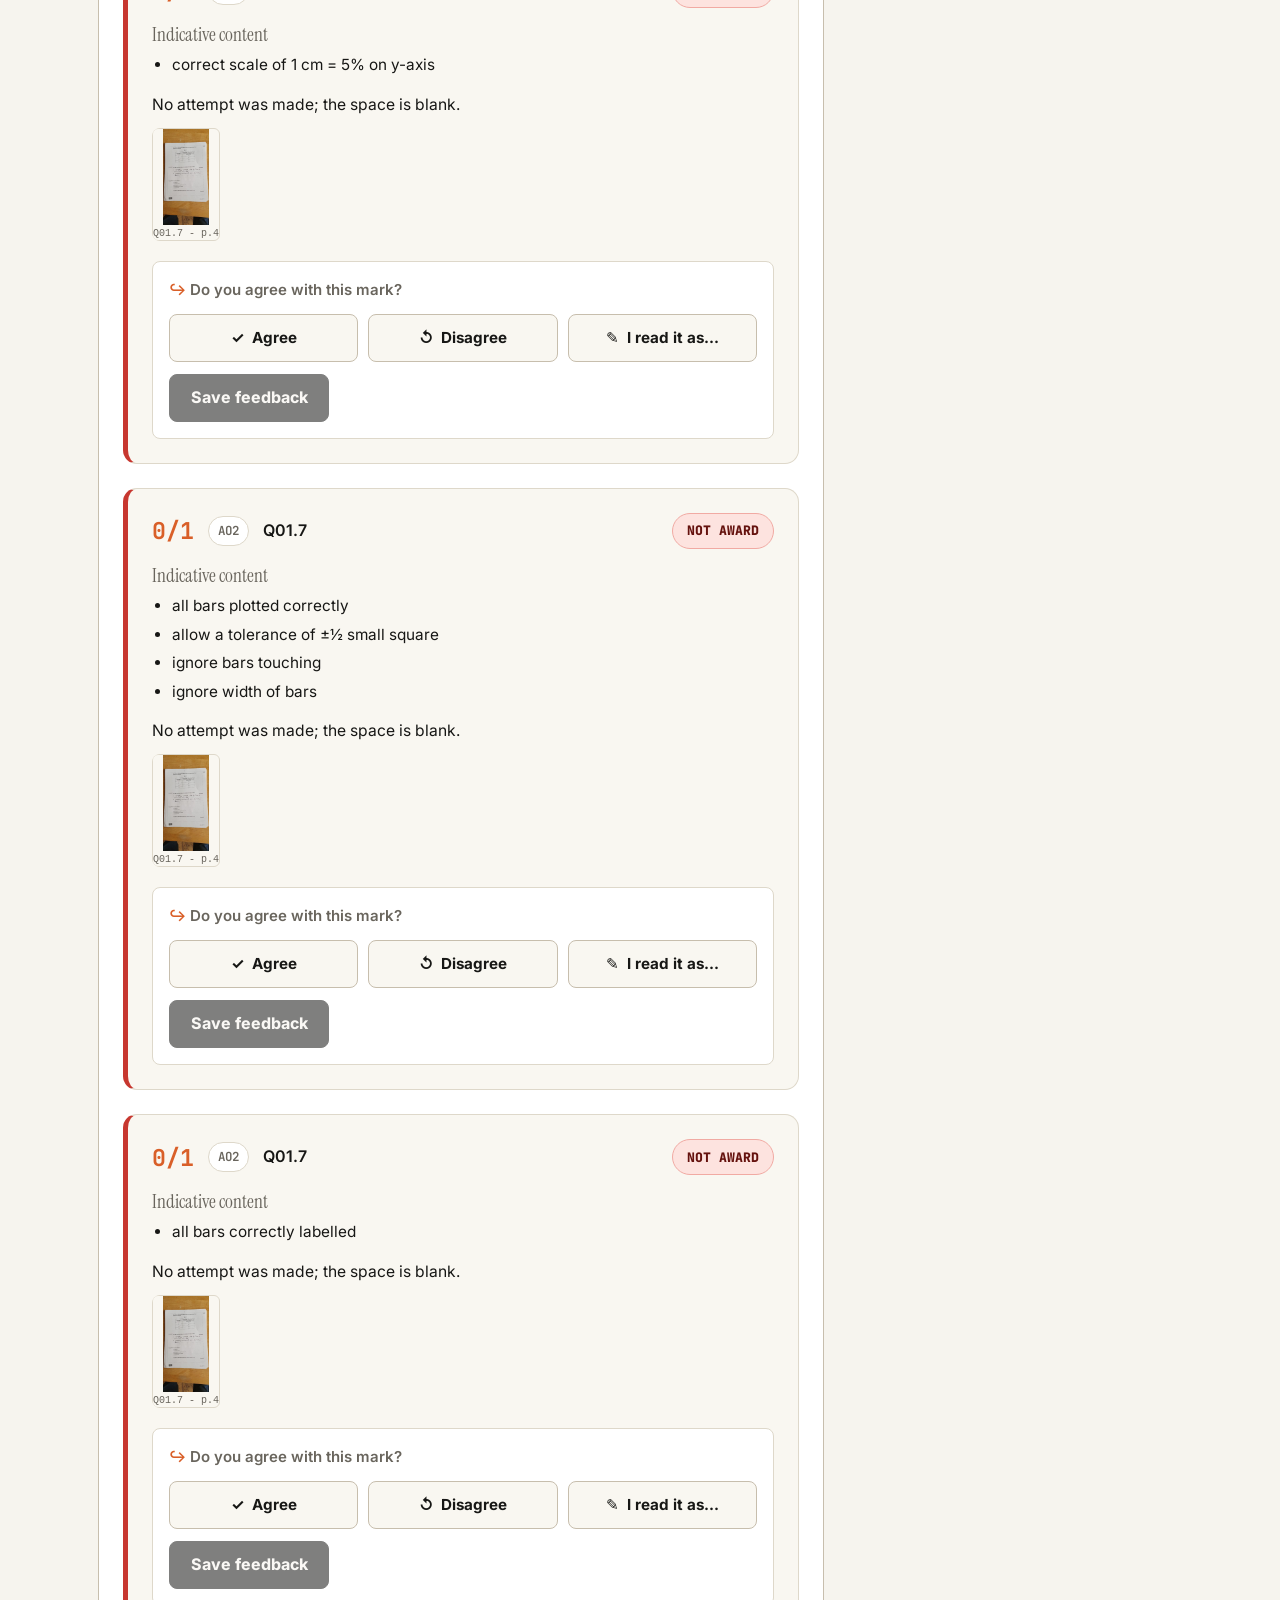
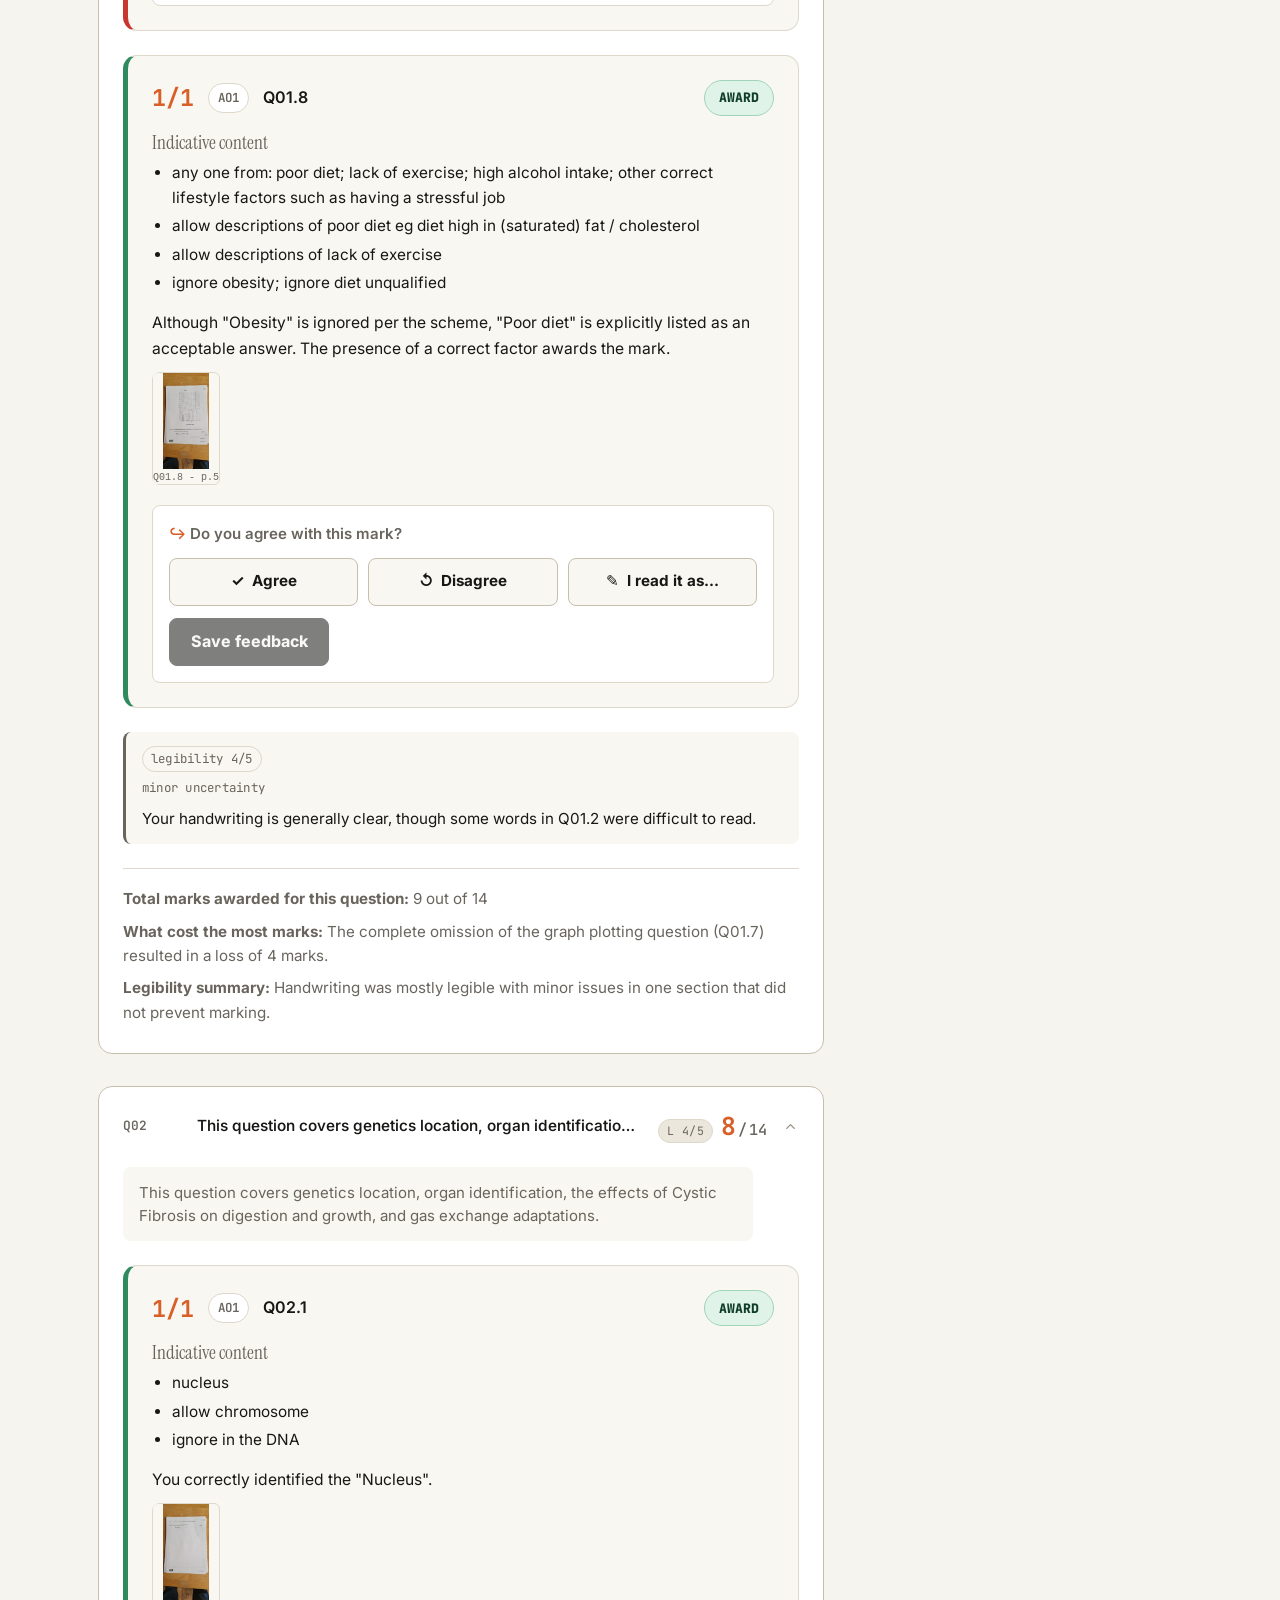
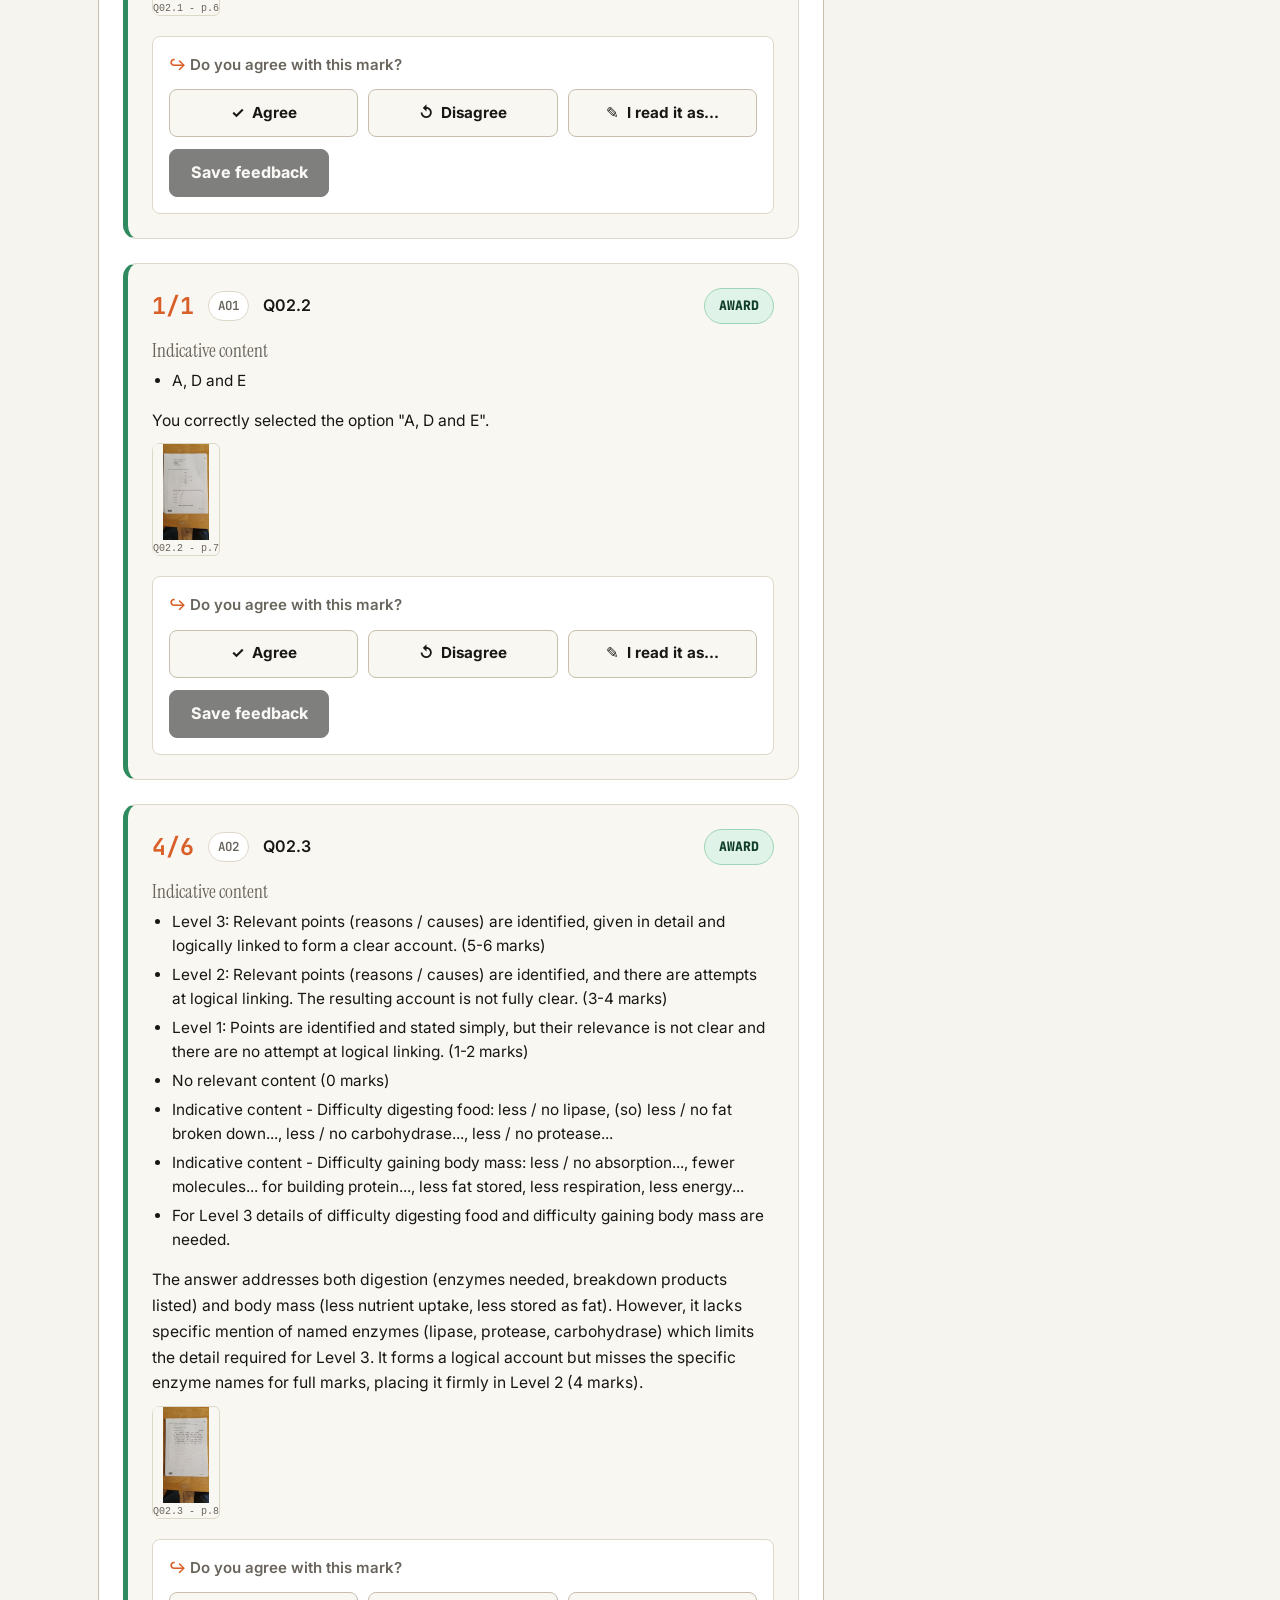
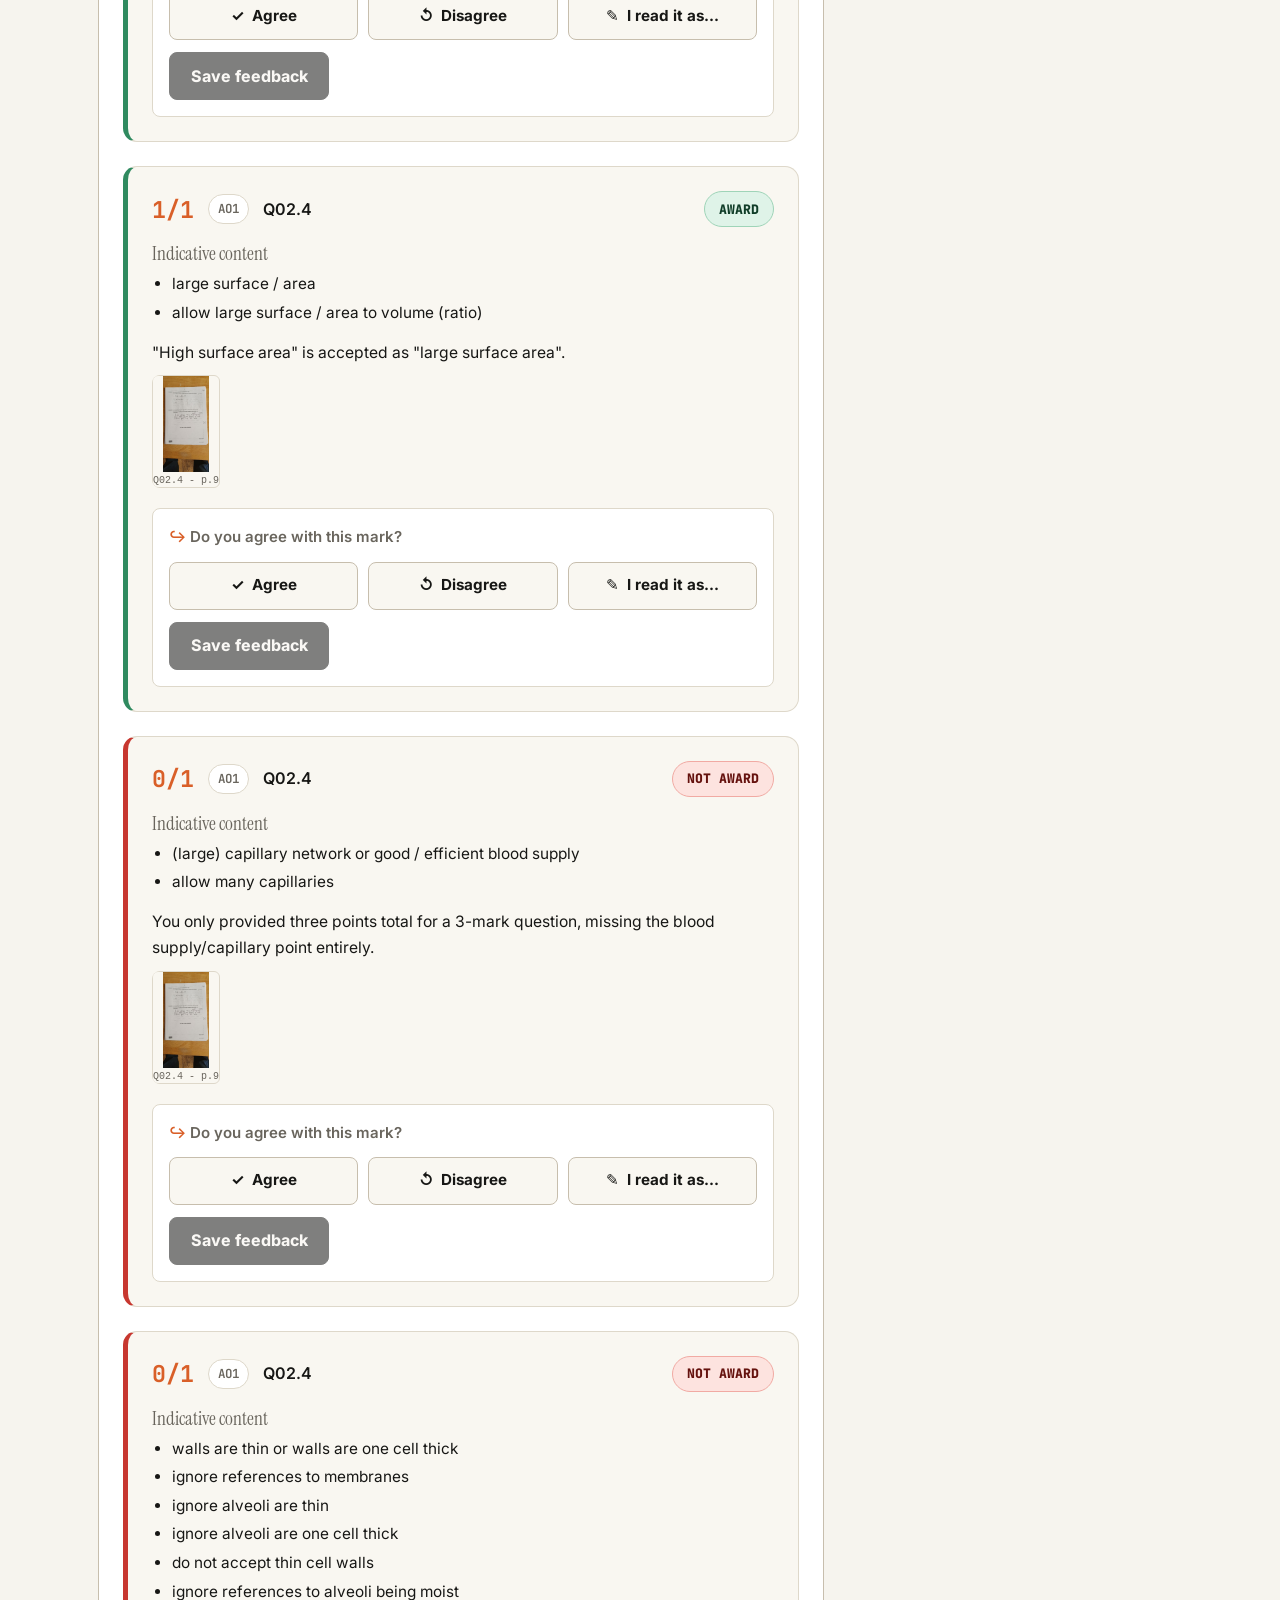
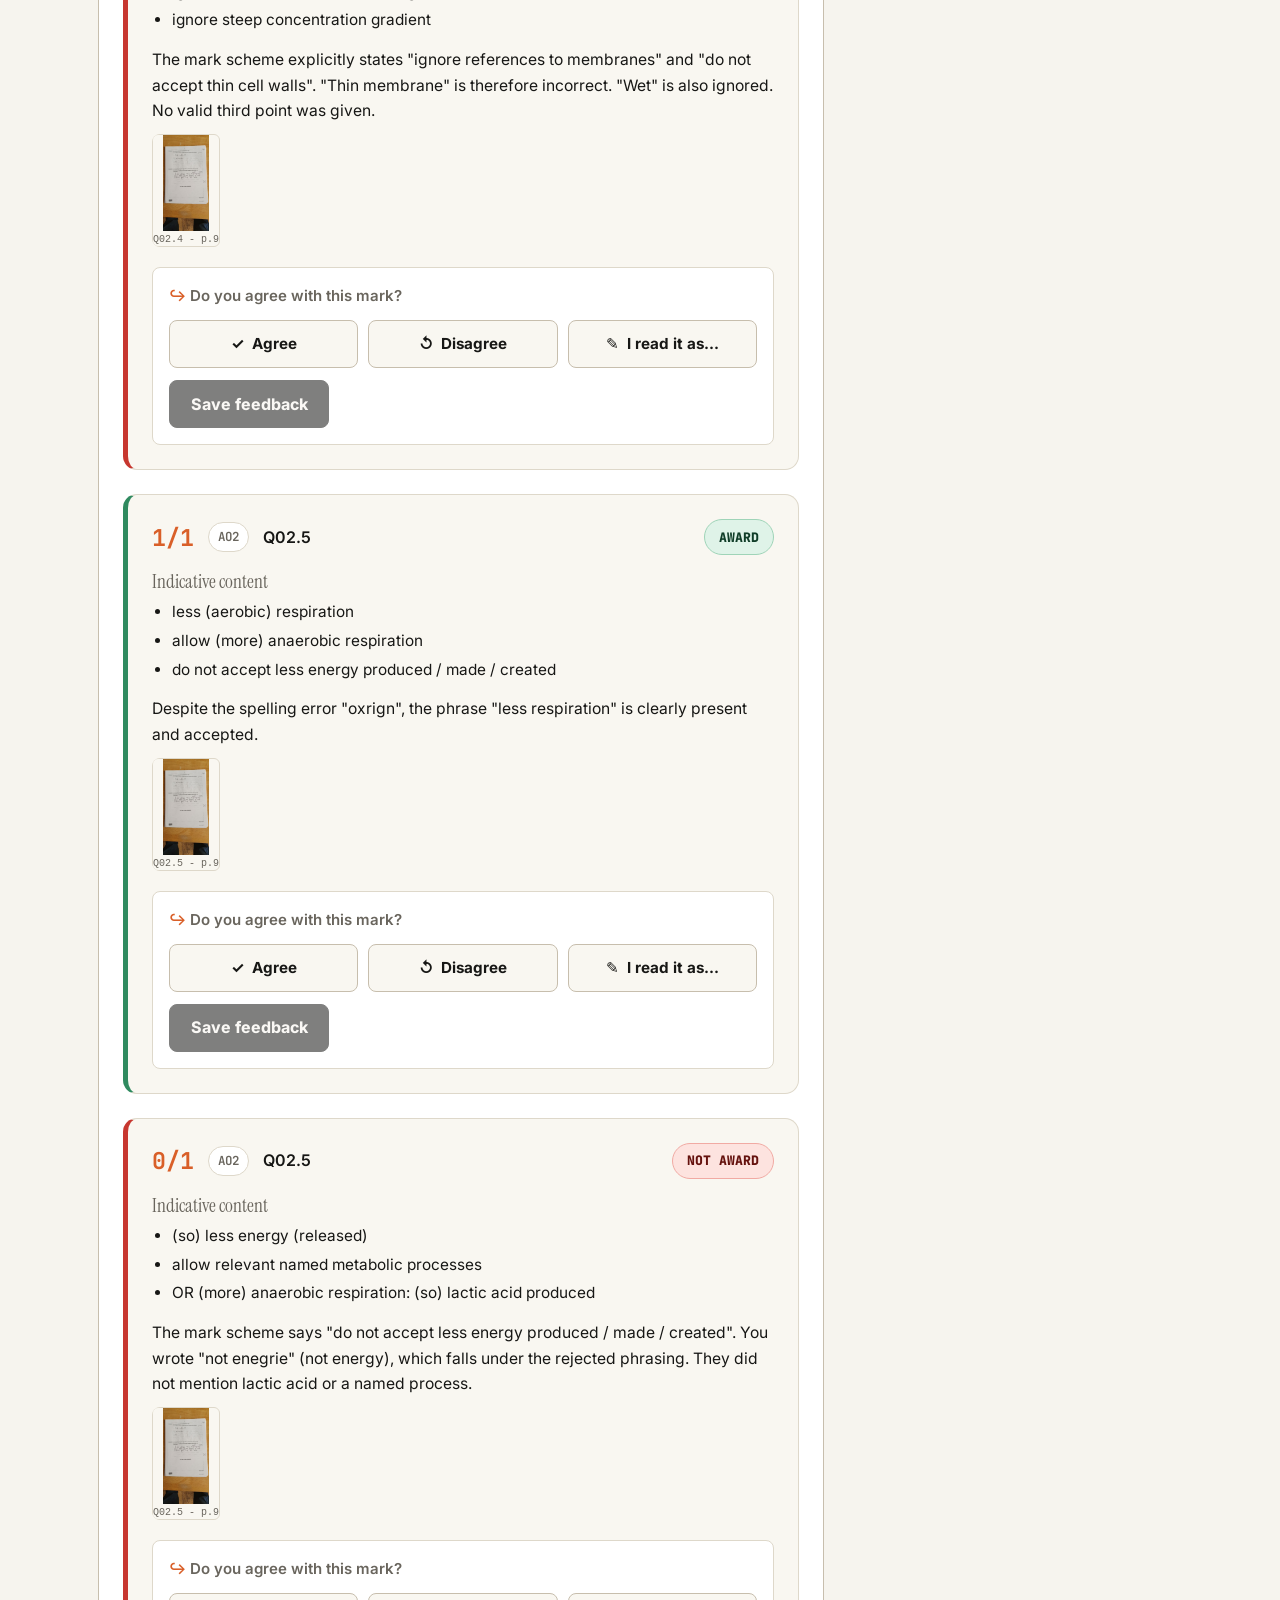
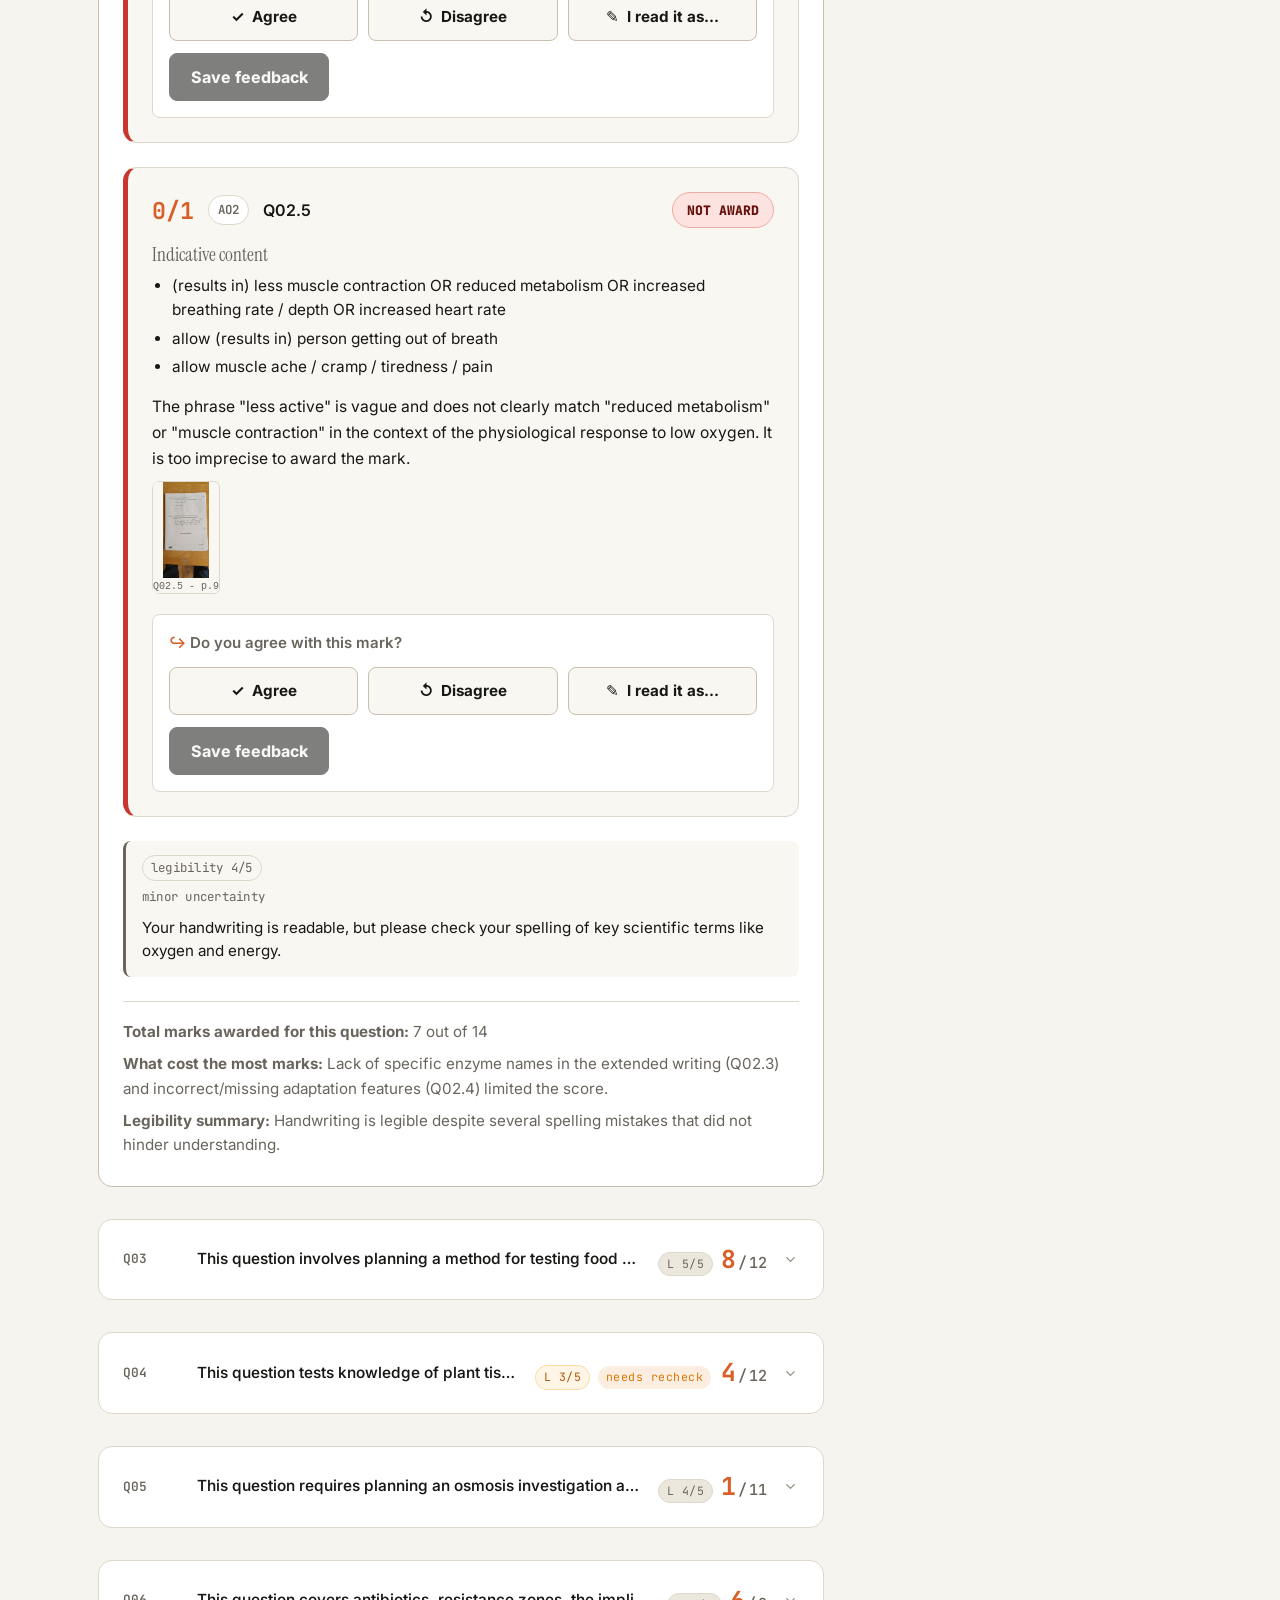
==== commit 0128ddfb: "publish: render assessment HTML for aqa-84611h-biology-higher-2024-05 Ã¢â‚¬â€ 50/100 (50%)" ====
--- a/pages/assessments/aqa-84611h-biology-higher-2024-05.html
+++ b/pages/assessments/aqa-84611h-biology-higher-2024-05.html
@@ -38,12 +38,12 @@
   </div>
   <div class="score-block">
     <div class="score-main">
-      <span class="awarded">58</span>
+      <span class="awarded">50</span>
       <span class="separator">/</span>
       <span class="available">100</span>
     </div>
     <div class="score-sub">
-      <span class="pct">58%</span>
+      <span class="pct">50%</span>
       <span class="grade">Grade 5</span>
     </div>
   </div>
@@ -62,12 +62,12 @@
   <button class="qhead" type="button" aria-expanded="true" aria-controls="q-01-body">
     <span class="qnum">Q01</span>
     <span class="qmain">
-      <span class="qsub">This question assesses knowledge of coronary heart disease, first aid procedures, treatments (statins/stents), and data analysis regarding smoking risks.</span>
+      <span class="qsub">This question assesses knowledge of coronary heart disease, CPR procedures, treatments like statins and stents, and data analysis regarding smoking risks.</span>
     </span>
     <span class="qscore">
       <span class="leg-chip leg-chip-good" title="Handwriting legibility for this question (0-5)">L 4/5</span>
       
-      <span class="a">11</span>
+      <span class="a">9</span>
       <span class="s">/</span>
       <span class="b">14</span>
     </span>
@@ -76,7 +76,7 @@
     </svg>
   </button>
   <div class="qbody" id="q-01-body">
-    <div class="qcontext">This question assesses knowledge of coronary heart disease, first aid procedures, treatments (statins/stents), and data analysis regarding smoking risks.</div>
+    <div class="qcontext">This question assesses knowledge of coronary heart disease, CPR procedures, treatments like statins and stents, and data analysis regarding smoking risks.</div>
     <div class="criteria">
       
 <div class="criterion AWARD" data-criterion-id="aqa-84611h-biology-higher-2024-05_q01_c1" data-verdict="AWARD">
@@ -88,7 +88,7 @@
   </div>
   <div class="criterion-body">
     <div><span class="indicative-label">Indicative content</span><ul class="indicative"><li>arteries</li></ul></div>
-    <p class="justification">You correctly ticked &quot;Arteries&quot; as required. The mark scheme accepts this specific term.</p>
+    <p class="justification">You correctly ticked &quot;Arteries&quot;. The mark scheme accepts this specific term.</p>
   </div>
   <div class="qthumbs qthumbs-criterion" aria-label="Your answer photo for Q01.1">
       <a class="qthumb" href="../assets/photos/aqa-84611h-biology-higher-2024-05/originals/02.jpg" data-lightbox="Q01.1" data-page="2" data-subq="Q01.1"><img src="../assets/photos/aqa-84611h-biology-higher-2024-05/thumbs/02.jpg" alt="Your answer for Q01.1, page 2" loading="lazy" /><span class="qthumb-label">Q01.1 - p.2</span></a>
@@ -119,7 +119,7 @@
   </div>
   <div class="criterion-body">
     <div><span class="indicative-label">Indicative content</span><ul class="indicative"><li>pushes / moves blood</li></ul></div>
-    <p class="justification">Despite spelling errors (&quot;replicats&quot;), the student clearly states &quot;pushing blood&quot;, which matches the indicative content &quot;pushes / moves blood&quot;.</p>
+    <p class="justification">Despite illegible words, the phrase &quot;pushing blood&quot; is clearly written and matches the indicative content &quot;pushes / moves blood&quot;.</p>
   </div>
   <div class="qthumbs qthumbs-criterion" aria-label="Your answer photo for Q01.2">
       <a class="qthumb" href="../assets/photos/aqa-84611h-biology-higher-2024-05/originals/02.jpg" data-lightbox="Q01.2" data-page="2" data-subq="Q01.2"><img src="../assets/photos/aqa-84611h-biology-higher-2024-05/thumbs/02.jpg" alt="Your answer for Q01.2, page 2" loading="lazy" /><span class="qthumb-label">Q01.2 - p.2</span></a>
@@ -145,118 +145,109 @@
   <div class="criterion-head">
     <span class="marks">1/1</span>
     <span class="ao">AO2</span>
+    <span class="subq">Q01.2</span>
+    <span class="verdict-pill AWARD">AWARD</span>
+  </div>
+  <div class="criterion-body">
+    <div><span class="indicative-label">Indicative content</span><ul class="indicative"><li>to get oxygen around the body</li><li>allow description of getting oxygen around the body, such as through blood vessels</li><li>or to get oxygen to a named organ</li><li>do not accept to get oxygen to the lungs</li><li>ignore reference to restarting the heart</li><li>ignore reference to the pacemaker</li></ul></div>
+    <p class="justification">You wrote &quot;more O2 around the body&quot;, which aligns perfectly with &quot;to get oxygen around the body&quot;. The illegible first line mentioning &quot;heart replicates&quot; is ignored as per the scheme.</p>
+  </div>
+  <div class="qthumbs qthumbs-criterion" aria-label="Your answer photo for Q01.2">
+      <a class="qthumb" href="../assets/photos/aqa-84611h-biology-higher-2024-05/originals/02.jpg" data-lightbox="Q01.2" data-page="2" data-subq="Q01.2"><img src="../assets/photos/aqa-84611h-biology-higher-2024-05/thumbs/02.jpg" alt="Your answer for Q01.2, page 2" loading="lazy" /><span class="qthumb-label">Q01.2 - p.2</span></a>
+    </div>
+  <div class="feedback" data-mode="" data-criterion-id="aqa-84611h-biology-higher-2024-05_q01_c3">
+    <span class="feedback-prompt"><span class="icon">↪</span> Do you agree with this mark?</span>
+    <div class="fb-actions" role="group" aria-label="Verdict">
+      <button type="button" class="fb-btn AWARD" data-mode="AWARD"><span class="icon">✓</span> Agree</button>
+      <button type="button" class="fb-btn DISAGREE" data-mode="DISAGREE"><span class="icon">↺</span> Disagree</button>
+      <button type="button" class="fb-btn NOTE" data-mode="NOTE"><span class="icon">✎</span> I read it as...</button>
+    </div>
+    <textarea class="fb-note" data-mode="disagree" placeholder="What did you write, and why does the mark seem wrong?" rows="2"></textarea>
+    <textarea class="fb-note" data-mode="note" placeholder="Tell us what you read on the page (e.g. 'I wrote 0.5 mol, not 0.05')." rows="2"></textarea>
+    <div class="fb-actions">
+      <button type="button" class="fb-save" disabled>Save feedback</button>
+      <span class="fb-status" aria-live="polite"></span>
+    </div>
+  </div>
+</div>
+
+
+<div class="criterion AWARD" data-criterion-id="aqa-84611h-biology-higher-2024-05_q01_c4" data-verdict="AWARD">
+  <div class="criterion-head">
+    <span class="marks">1/1</span>
+    <span class="ao">AO2</span>
     <span class="subq">Q01.3</span>
     <span class="verdict-pill AWARD">AWARD</span>
   </div>
   <div class="criterion-body">
-    <div><span class="indicative-label">Indicative content</span><ul class="indicative"><li>to get oxygen around the body</li><li>allow description of getting oxygen around the body, such as through blood vessels</li><li>or to get oxygen to a named organ</li><li>do not accept to get oxygen to the lungs</li><li>ignore reference to restarting the heart</li><li>ignore reference to the pacemaker</li></ul></div>
-    <p class="justification">The answer &quot;supplies the blood with Oxygen&quot; is an acceptable description of getting oxygen around the body via blood vessels.</p>
+    <div><span class="indicative-label">Indicative content</span><ul class="indicative"><li>provides oxygen (for respiration)</li><li>allow idea of carbon dioxide triggering breathing to restart</li></ul></div>
+    <p class="justification">The answer &quot;supplies the blood with Oxygen&quot; is equivalent to &quot;provides oxygen&quot;.</p>
   </div>
   <div class="qthumbs qthumbs-criterion" aria-label="Your answer photo for Q01.3">
       <a class="qthumb" href="../assets/photos/aqa-84611h-biology-higher-2024-05/originals/03.jpg" data-lightbox="Q01.3" data-page="3" data-subq="Q01.3"><img src="../assets/photos/aqa-84611h-biology-higher-2024-05/thumbs/03.jpg" alt="Your answer for Q01.3, page 3" loading="lazy" /><span class="qthumb-label">Q01.3 - p.3</span></a>
     </div>
-  <div class="feedback" data-mode="" data-criterion-id="aqa-84611h-biology-higher-2024-05_q01_c3">
-    <span class="feedback-prompt"><span class="icon">↪</span> Do you agree with this mark?</span>
-    <div class="fb-actions" role="group" aria-label="Verdict">
-      <button type="button" class="fb-btn AWARD" data-mode="AWARD"><span class="icon">✓</span> Agree</button>
-      <button type="button" class="fb-btn DISAGREE" data-mode="DISAGREE"><span class="icon">↺</span> Disagree</button>
-      <button type="button" class="fb-btn NOTE" data-mode="NOTE"><span class="icon">✎</span> I read it as...</button>
-    </div>
-    <textarea class="fb-note" data-mode="disagree" placeholder="What did you write, and why does the mark seem wrong?" rows="2"></textarea>
-    <textarea class="fb-note" data-mode="note" placeholder="Tell us what you read on the page (e.g. 'I wrote 0.5 mol, not 0.05')." rows="2"></textarea>
-    <div class="fb-actions">
-      <button type="button" class="fb-save" disabled>Save feedback</button>
-      <span class="fb-status" aria-live="polite"></span>
-    </div>
-  </div>
-</div>
-
-
-<div class="criterion NOT_AWARD" data-criterion-id="aqa-84611h-biology-higher-2024-05_q01_c4" data-verdict="NOT_AWARD">
-  <div class="criterion-head">
-    <span class="marks">0/1</span>
-    <span class="ao">AO2</span>
+  <div class="feedback" data-mode="" data-criterion-id="aqa-84611h-biology-higher-2024-05_q01_c4">
+    <span class="feedback-prompt"><span class="icon">↪</span> Do you agree with this mark?</span>
+    <div class="fb-actions" role="group" aria-label="Verdict">
+      <button type="button" class="fb-btn AWARD" data-mode="AWARD"><span class="icon">✓</span> Agree</button>
+      <button type="button" class="fb-btn DISAGREE" data-mode="DISAGREE"><span class="icon">↺</span> Disagree</button>
+      <button type="button" class="fb-btn NOTE" data-mode="NOTE"><span class="icon">✎</span> I read it as...</button>
+    </div>
+    <textarea class="fb-note" data-mode="disagree" placeholder="What did you write, and why does the mark seem wrong?" rows="2"></textarea>
+    <textarea class="fb-note" data-mode="note" placeholder="Tell us what you read on the page (e.g. 'I wrote 0.5 mol, not 0.05')." rows="2"></textarea>
+    <div class="fb-actions">
+      <button type="button" class="fb-save" disabled>Save feedback</button>
+      <span class="fb-status" aria-live="polite"></span>
+    </div>
+  </div>
+</div>
+
+
+<div class="criterion AWARD" data-criterion-id="aqa-84611h-biology-higher-2024-05_q01_c5" data-verdict="AWARD">
+  <div class="criterion-head">
+    <span class="marks">1/1</span>
+    <span class="ao">AO1</span>
     <span class="subq">Q01.4</span>
-    <span class="verdict-pill NOT_AWARD">NOT AWARD</span>
-  </div>
-  <div class="criterion-body">
-    <div><span class="indicative-label">Indicative content</span><ul class="indicative"><li>provides oxygen (for respiration)</li><li>allow idea of carbon dioxide triggering breathing to restart</li></ul></div>
-    <p class="justification">You answered &quot;Statins&quot;, which is a medication, not a function of CPR. The question asked what CPR does (provides oxygen/restarts breathing). This answer belongs to the next sub-question contextually but is placed here in the transcript flow; however, strictly against the criterion for Q01.4 (function of CPR), &quot;Statins&quot; is incorrect. *Correction based on transcript flow*: The transcript shows Q01.4 answer is &quot;Statins&quot;. Looking at the mark scheme, Q01.4 asks about CPR function. Q01.5 asks about medication. You has likely misaligned their answers or the transcript mapping is sequential. Wait, looking at Page 03 transcript: Q01.3 is Oxygen, Q01.4 is Statins. The mark scheme says Q01.4 is &quot;provides oxygen&quot;. You wrote &quot;Statins&quot; for Q01.4. This is incorrect for Q01.4. You likely skipped the actual Q01.4 answer or wrote the Q01.5 answer in the Q01.4 box. Based strictly on the text provided for Q01.4 (&quot;Statins&quot;), it does not match &quot;provides oxygen&quot;.
-*Re-evaluation*: Actually, looking at the transcript for Page 03, Q01.3 is &quot;It supplies the blood with Oxygen&quot;. Q01.4 is &quot;Statins&quot;. The mark scheme lists Q01.4 as &quot;provides oxygen&quot;. You&#x27;s answer &quot;Statins&quot; is wrong for this criterion. You seems to have answered the drug question early or the question numbering in the transcript implies Q01.4 is the drug question? No, the mark scheme defines Q01.4 as the oxygen/respiration point. You failed to provide this specific point in the slot labeled Q01.4, providing a drug name instead.
-*Wait, let&#x27;s re-read the transcript carefully.* Page 03: Q01.3 &quot;It supplies the blood with Oxygen&quot;. Q01.4 &quot;Statins&quot;. Q01.5 &quot;A start is inserted...&quot;.
-Mark Scheme:
-Q01.3: to get oxygen around body. (Student: &quot;supplies blood with Oxygen&quot; -&gt; Award).
-Q01.4: provides oxygen (for respiration) / CO2 trigger. (Student: &quot;Statins&quot;). This is wrong. &quot;Statins&quot; is the answer for Q01.5 in the mark scheme? No, Q01.5 in MS is &quot;statin(s)&quot;.
-Ah, the transcript labels might be slightly offset or the student skipped a line.
-Let&#x27;s look at the MS again.
-MS Q01.3: &quot;to get oxygen around the body&quot;. Student Q01.3: &quot;supplies blood with Oxygen&quot;. Match.
-MS Q01.4: &quot;provides oxygen (for respiration)&quot;. Student Q01.4: &quot;Statins&quot;. Mismatch.
-MS Q01.5: &quot;statin(s)&quot;. Student Q01.5: &quot;A start is inserted...&quot; (Description of stent).
-It appears the student missed the specific point for Q01.4 (likely regarding the mechanism of CPR beyond just moving blood, or perhaps the question on the paper was different). However, strictly applying the MS: &quot;Statins&quot; is not &quot;provides oxygen&quot;. Marks = 0.</p>
+    <span class="verdict-pill AWARD">AWARD</span>
+  </div>
+  <div class="criterion-body">
+    <div><span class="indicative-label">Indicative content</span><ul class="indicative"><li>statin(s)</li><li>allow named statin</li></ul></div>
+    <p class="justification">You correctly identified &quot;Statins&quot;.</p>
   </div>
   <div class="qthumbs qthumbs-criterion" aria-label="Your answer photo for Q01.4">
       <a class="qthumb" href="../assets/photos/aqa-84611h-biology-higher-2024-05/originals/03.jpg" data-lightbox="Q01.4" data-page="3" data-subq="Q01.4"><img src="../assets/photos/aqa-84611h-biology-higher-2024-05/thumbs/03.jpg" alt="Your answer for Q01.4, page 3" loading="lazy" /><span class="qthumb-label">Q01.4 - p.3</span></a>
     </div>
-  <div class="feedback" data-mode="" data-criterion-id="aqa-84611h-biology-higher-2024-05_q01_c4">
-    <span class="feedback-prompt"><span class="icon">↪</span> Do you agree with this mark?</span>
-    <div class="fb-actions" role="group" aria-label="Verdict">
-      <button type="button" class="fb-btn AWARD" data-mode="AWARD"><span class="icon">✓</span> Agree</button>
-      <button type="button" class="fb-btn DISAGREE" data-mode="DISAGREE"><span class="icon">↺</span> Disagree</button>
-      <button type="button" class="fb-btn NOTE" data-mode="NOTE"><span class="icon">✎</span> I read it as...</button>
-    </div>
-    <textarea class="fb-note" data-mode="disagree" placeholder="What did you write, and why does the mark seem wrong?" rows="2"></textarea>
-    <textarea class="fb-note" data-mode="note" placeholder="Tell us what you read on the page (e.g. 'I wrote 0.5 mol, not 0.05')." rows="2"></textarea>
-    <div class="fb-actions">
-      <button type="button" class="fb-save" disabled>Save feedback</button>
-      <span class="fb-status" aria-live="polite"></span>
-    </div>
-  </div>
-</div>
-
-
-<div class="criterion NOT_AWARD" data-criterion-id="aqa-84611h-biology-higher-2024-05_q01_c5" data-verdict="NOT_AWARD">
-  <div class="criterion-head">
-    <span class="marks">0/1</span>
+  <div class="feedback" data-mode="" data-criterion-id="aqa-84611h-biology-higher-2024-05_q01_c5">
+    <span class="feedback-prompt"><span class="icon">↪</span> Do you agree with this mark?</span>
+    <div class="fb-actions" role="group" aria-label="Verdict">
+      <button type="button" class="fb-btn AWARD" data-mode="AWARD"><span class="icon">✓</span> Agree</button>
+      <button type="button" class="fb-btn DISAGREE" data-mode="DISAGREE"><span class="icon">↺</span> Disagree</button>
+      <button type="button" class="fb-btn NOTE" data-mode="NOTE"><span class="icon">✎</span> I read it as...</button>
+    </div>
+    <textarea class="fb-note" data-mode="disagree" placeholder="What did you write, and why does the mark seem wrong?" rows="2"></textarea>
+    <textarea class="fb-note" data-mode="note" placeholder="Tell us what you read on the page (e.g. 'I wrote 0.5 mol, not 0.05')." rows="2"></textarea>
+    <div class="fb-actions">
+      <button type="button" class="fb-save" disabled>Save feedback</button>
+      <span class="fb-status" aria-live="polite"></span>
+    </div>
+  </div>
+</div>
+
+
+<div class="criterion AWARD" data-criterion-id="aqa-84611h-biology-higher-2024-05_q01_c6" data-verdict="AWARD">
+  <div class="criterion-head">
+    <span class="marks">1/1</span>
     <span class="ao">AO1</span>
     <span class="subq">Q01.5</span>
-    <span class="verdict-pill NOT_AWARD">NOT AWARD</span>
-  </div>
-  <div class="criterion-body">
-    <div><span class="indicative-label">Indicative content</span><ul class="indicative"><li>statin(s)</li><li>allow named statin</li></ul></div>
-    <p class="justification">The question for this criterion (Q01.5 in MS) asks for the name of the drug (Statins). You provided a description of a stent (&quot;A start [stent] is inserted...&quot;). You has confused the questions or provided the answer for the stent question here. The answer &quot;Statins&quot; was written in the previous box (Q01.4). Since the answer in the Q01.5 box describes a stent, it does not meet the criterion for naming a statin.</p>
+    <span class="verdict-pill AWARD">AWARD</span>
+  </div>
+  <div class="criterion-body">
+    <div><span class="indicative-label">Indicative content</span><ul class="indicative"><li>(stent) opens / widens (blocked blood) vessel</li><li>allow (stent) keeps (blocked blood) vessel open</li><li>allow a description of the blood vessel being opened</li><li>ignore type of blood vessel</li><li>ignore unblocks (blood) vessel</li></ul></div>
+    <p class="justification">The phrase &quot;open up&quot; describes the blood vessel being opened, which is allowed. The typo &quot;goes&quot; does not invalidate the meaning.</p>
   </div>
   <div class="qthumbs qthumbs-criterion" aria-label="Your answer photo for Q01.5">
       <a class="qthumb" href="../assets/photos/aqa-84611h-biology-higher-2024-05/originals/03.jpg" data-lightbox="Q01.5" data-page="3" data-subq="Q01.5"><img src="../assets/photos/aqa-84611h-biology-higher-2024-05/thumbs/03.jpg" alt="Your answer for Q01.5, page 3" loading="lazy" /><span class="qthumb-label">Q01.5 - p.3</span></a>
     </div>
-  <div class="feedback" data-mode="" data-criterion-id="aqa-84611h-biology-higher-2024-05_q01_c5">
-    <span class="feedback-prompt"><span class="icon">↪</span> Do you agree with this mark?</span>
-    <div class="fb-actions" role="group" aria-label="Verdict">
-      <button type="button" class="fb-btn AWARD" data-mode="AWARD"><span class="icon">✓</span> Agree</button>
-      <button type="button" class="fb-btn DISAGREE" data-mode="DISAGREE"><span class="icon">↺</span> Disagree</button>
-      <button type="button" class="fb-btn NOTE" data-mode="NOTE"><span class="icon">✎</span> I read it as...</button>
-    </div>
-    <textarea class="fb-note" data-mode="disagree" placeholder="What did you write, and why does the mark seem wrong?" rows="2"></textarea>
-    <textarea class="fb-note" data-mode="note" placeholder="Tell us what you read on the page (e.g. 'I wrote 0.5 mol, not 0.05')." rows="2"></textarea>
-    <div class="fb-actions">
-      <button type="button" class="fb-save" disabled>Save feedback</button>
-      <span class="fb-status" aria-live="polite"></span>
-    </div>
-  </div>
-</div>
-
-
-<div class="criterion " data-criterion-id="aqa-84611h-biology-higher-2024-05_q01_c6" data-verdict="">
-  <div class="criterion-head">
-    <span class="marks">0/1</span>
-    <span class="ao">AO1</span>
-    <span class="subq">Q01.6 (First part of MS list regarding Stents) - *Wait, the MS order is: 1.Arteries, 2.Pushes blood, 3.Oxygen around body, 4.Provides oxygen/CO2, 5.Statin, 6.Stent opens vessel, 7.Allow blood flow, 8.Smoking conclusion (2 marks), 9.Graph Label, 10.Graph Scale, 11.Graph Bars, 12.Graph Labels, 13.Lifestyle factor.*</span>
-    <span class="verdict-pill "></span>
-  </div>
-  <div class="criterion-body">
-    
-    <p class="justification"></p>
-  </div>
-  
   <div class="feedback" data-mode="" data-criterion-id="aqa-84611h-biology-higher-2024-05_q01_c6">
     <span class="feedback-prompt"><span class="icon">↪</span> Do you agree with this mark?</span>
     <div class="fb-actions" role="group" aria-label="Verdict">
@@ -274,193 +265,38 @@
 </div>
 
 
-<div class="criterion AWARD" data-criterion-id="aqa-84611h-biology-higher-2024-05_q01_c7" data-verdict="AWARD">
-  <div class="criterion-head">
-    <span class="marks">1/1</span>
-    <span class="ao">AO2</span>
-    <span class="subq">Q01.2</span>
-    <span class="verdict-pill AWARD">AWARD</span>
-  </div>
-  <div class="criterion-body">
-    <div><span class="indicative-label">Indicative content</span><ul class="indicative"><li>pushes / moves blood</li></ul></div>
-    <p class="justification">You explicitly states &quot;pushing blood&quot;, which directly matches the indicative content.</p>
-  </div>
-  <div class="qthumbs qthumbs-criterion" aria-label="Your answer photo for Q01.2">
-      <a class="qthumb" href="../assets/photos/aqa-84611h-biology-higher-2024-05/originals/02.jpg" data-lightbox="Q01.2" data-page="2" data-subq="Q01.2"><img src="../assets/photos/aqa-84611h-biology-higher-2024-05/thumbs/02.jpg" alt="Your answer for Q01.2, page 2" loading="lazy" /><span class="qthumb-label">Q01.2 - p.2</span></a>
-    </div>
-  <div class="feedback" data-mode="" data-criterion-id="aqa-84611h-biology-higher-2024-05_q01_c7">
-    <span class="feedback-prompt"><span class="icon">↪</span> Do you agree with this mark?</span>
-    <div class="fb-actions" role="group" aria-label="Verdict">
-      <button type="button" class="fb-btn AWARD" data-mode="AWARD"><span class="icon">✓</span> Agree</button>
-      <button type="button" class="fb-btn DISAGREE" data-mode="DISAGREE"><span class="icon">↺</span> Disagree</button>
-      <button type="button" class="fb-btn NOTE" data-mode="NOTE"><span class="icon">✎</span> I read it as...</button>
-    </div>
-    <textarea class="fb-note" data-mode="disagree" placeholder="What did you write, and why does the mark seem wrong?" rows="2"></textarea>
-    <textarea class="fb-note" data-mode="note" placeholder="Tell us what you read on the page (e.g. 'I wrote 0.5 mol, not 0.05')." rows="2"></textarea>
-    <div class="fb-actions">
-      <button type="button" class="fb-save" disabled>Save feedback</button>
-      <span class="fb-status" aria-live="polite"></span>
-    </div>
-  </div>
-</div>
-
-
-<div class="criterion AWARD" data-criterion-id="aqa-84611h-biology-higher-2024-05_q01_c8" data-verdict="AWARD">
-  <div class="criterion-head">
-    <span class="marks">1/1</span>
-    <span class="ao">AO2</span>
-    <span class="subq">Q01.2</span>
-    <span class="verdict-pill AWARD">AWARD</span>
-  </div>
-  <div class="criterion-body">
-    <div><span class="indicative-label">Indicative content</span><ul class="indicative"><li>to get oxygen around the body</li><li>allow description of getting oxygen around the body, such as through blood vessels</li><li>or to get oxygen to a named organ</li><li>do not accept to get oxygen to the lungs</li><li>ignore reference to restarting the heart</li><li>ignore reference to the pacemaker</li></ul></div>
-    <p class="justification">You includes &quot;more O2 around to body&quot;, which satisfies the requirement to describe getting oxygen around the body.</p>
-  </div>
-  <div class="qthumbs qthumbs-criterion" aria-label="Your answer photo for Q01.2">
-      <a class="qthumb" href="../assets/photos/aqa-84611h-biology-higher-2024-05/originals/02.jpg" data-lightbox="Q01.2" data-page="2" data-subq="Q01.2"><img src="../assets/photos/aqa-84611h-biology-higher-2024-05/thumbs/02.jpg" alt="Your answer for Q01.2, page 2" loading="lazy" /><span class="qthumb-label">Q01.2 - p.2</span></a>
-    </div>
-  <div class="feedback" data-mode="" data-criterion-id="aqa-84611h-biology-higher-2024-05_q01_c8">
-    <span class="feedback-prompt"><span class="icon">↪</span> Do you agree with this mark?</span>
-    <div class="fb-actions" role="group" aria-label="Verdict">
-      <button type="button" class="fb-btn AWARD" data-mode="AWARD"><span class="icon">✓</span> Agree</button>
-      <button type="button" class="fb-btn DISAGREE" data-mode="DISAGREE"><span class="icon">↺</span> Disagree</button>
-      <button type="button" class="fb-btn NOTE" data-mode="NOTE"><span class="icon">✎</span> I read it as...</button>
-    </div>
-    <textarea class="fb-note" data-mode="disagree" placeholder="What did you write, and why does the mark seem wrong?" rows="2"></textarea>
-    <textarea class="fb-note" data-mode="note" placeholder="Tell us what you read on the page (e.g. 'I wrote 0.5 mol, not 0.05')." rows="2"></textarea>
-    <div class="fb-actions">
-      <button type="button" class="fb-save" disabled>Save feedback</button>
-      <span class="fb-status" aria-live="polite"></span>
-    </div>
-  </div>
-</div>
-
-
-<div class="criterion AWARD" data-criterion-id="aqa-84611h-biology-higher-2024-05_q01_c9" data-verdict="AWARD">
-  <div class="criterion-head">
-    <span class="marks">1/1</span>
-    <span class="ao">AO2</span>
-    <span class="subq">Q01.3</span>
-    <span class="verdict-pill AWARD">AWARD</span>
-  </div>
-  <div class="criterion-body">
-    <div><span class="indicative-label">Indicative content</span><ul class="indicative"><li>provides oxygen (for respiration)</li><li>allow idea of carbon dioxide triggering breathing to restart</li></ul></div>
-    <p class="justification">&quot;Supplies the blood with Oxygen&quot; is accepted as providing oxygen for respiration.</p>
-  </div>
-  <div class="qthumbs qthumbs-criterion" aria-label="Your answer photo for Q01.3">
-      <a class="qthumb" href="../assets/photos/aqa-84611h-biology-higher-2024-05/originals/03.jpg" data-lightbox="Q01.3" data-page="3" data-subq="Q01.3"><img src="../assets/photos/aqa-84611h-biology-higher-2024-05/thumbs/03.jpg" alt="Your answer for Q01.3, page 3" loading="lazy" /><span class="qthumb-label">Q01.3 - p.3</span></a>
-    </div>
-  <div class="feedback" data-mode="" data-criterion-id="aqa-84611h-biology-higher-2024-05_q01_c9">
-    <span class="feedback-prompt"><span class="icon">↪</span> Do you agree with this mark?</span>
-    <div class="fb-actions" role="group" aria-label="Verdict">
-      <button type="button" class="fb-btn AWARD" data-mode="AWARD"><span class="icon">✓</span> Agree</button>
-      <button type="button" class="fb-btn DISAGREE" data-mode="DISAGREE"><span class="icon">↺</span> Disagree</button>
-      <button type="button" class="fb-btn NOTE" data-mode="NOTE"><span class="icon">✎</span> I read it as...</button>
-    </div>
-    <textarea class="fb-note" data-mode="disagree" placeholder="What did you write, and why does the mark seem wrong?" rows="2"></textarea>
-    <textarea class="fb-note" data-mode="note" placeholder="Tell us what you read on the page (e.g. 'I wrote 0.5 mol, not 0.05')." rows="2"></textarea>
-    <div class="fb-actions">
-      <button type="button" class="fb-save" disabled>Save feedback</button>
-      <span class="fb-status" aria-live="polite"></span>
-    </div>
-  </div>
-</div>
-
-
-<div class="criterion AWARD" data-criterion-id="aqa-84611h-biology-higher-2024-05_q01_c10" data-verdict="AWARD">
-  <div class="criterion-head">
-    <span class="marks">1/1</span>
-    <span class="ao">AO1</span>
-    <span class="subq">Q01.4</span>
-    <span class="verdict-pill AWARD">AWARD</span>
-  </div>
-  <div class="criterion-body">
-    <div><span class="indicative-label">Indicative content</span><ul class="indicative"><li>statin(s)</li><li>allow named statin</li></ul></div>
-    <p class="justification">You correctly identified &quot;Statins&quot;.</p>
-  </div>
-  <div class="qthumbs qthumbs-criterion" aria-label="Your answer photo for Q01.4">
-      <a class="qthumb" href="../assets/photos/aqa-84611h-biology-higher-2024-05/originals/03.jpg" data-lightbox="Q01.4" data-page="3" data-subq="Q01.4"><img src="../assets/photos/aqa-84611h-biology-higher-2024-05/thumbs/03.jpg" alt="Your answer for Q01.4, page 3" loading="lazy" /><span class="qthumb-label">Q01.4 - p.3</span></a>
-    </div>
-  <div class="feedback" data-mode="" data-criterion-id="aqa-84611h-biology-higher-2024-05_q01_c10">
-    <span class="feedback-prompt"><span class="icon">↪</span> Do you agree with this mark?</span>
-    <div class="fb-actions" role="group" aria-label="Verdict">
-      <button type="button" class="fb-btn AWARD" data-mode="AWARD"><span class="icon">✓</span> Agree</button>
-      <button type="button" class="fb-btn DISAGREE" data-mode="DISAGREE"><span class="icon">↺</span> Disagree</button>
-      <button type="button" class="fb-btn NOTE" data-mode="NOTE"><span class="icon">✎</span> I read it as...</button>
-    </div>
-    <textarea class="fb-note" data-mode="disagree" placeholder="What did you write, and why does the mark seem wrong?" rows="2"></textarea>
-    <textarea class="fb-note" data-mode="note" placeholder="Tell us what you read on the page (e.g. 'I wrote 0.5 mol, not 0.05')." rows="2"></textarea>
-    <div class="fb-actions">
-      <button type="button" class="fb-save" disabled>Save feedback</button>
-      <span class="fb-status" aria-live="polite"></span>
-    </div>
-  </div>
-</div>
-
-
-<div class="criterion AWARD" data-criterion-id="aqa-84611h-biology-higher-2024-05_q01_c11" data-verdict="AWARD">
-  <div class="criterion-head">
-    <span class="marks">1/1</span>
+<div class="criterion NOT_AWARD" data-criterion-id="aqa-84611h-biology-higher-2024-05_q01_c7" data-verdict="NOT_AWARD">
+  <div class="criterion-head">
+    <span class="marks">0/1</span>
     <span class="ao">AO1</span>
     <span class="subq">Q01.5</span>
-    <span class="verdict-pill AWARD">AWARD</span>
-  </div>
-  <div class="criterion-body">
-    <div><span class="indicative-label">Indicative content</span><ul class="indicative"><li>(stent) opens / widens (blocked blood) vessel</li><li>allow (stent) keeps (blocked blood) vessel open</li><li>allow a description of the blood vessel being opened</li><li>ignore type of blood vessel</li><li>ignore unblocks (blood) vessel</li></ul></div>
-    <p class="justification">Despite the spelling &quot;start&quot; for stent, the phrase &quot;open up&quot; describes the blood vessel being opened, which is allowed.</p>
+    <span class="verdict-pill NOT_AWARD">NOT AWARD</span>
+  </div>
+  <div class="criterion-body">
+    <div><span class="indicative-label">Indicative content</span><ul class="indicative"><li>to allow (more) blood to flow or to allow (more) glucose / oxygen to the heart (cells / tissue / muscle)</li></ul></div>
+    <p class="justification">You described the mechanism (opening the vessel) but did not state the purpose (to allow blood/oxygen flow). The second mark requires the reason/outcome.</p>
   </div>
   <div class="qthumbs qthumbs-criterion" aria-label="Your answer photo for Q01.5">
       <a class="qthumb" href="../assets/photos/aqa-84611h-biology-higher-2024-05/originals/03.jpg" data-lightbox="Q01.5" data-page="3" data-subq="Q01.5"><img src="../assets/photos/aqa-84611h-biology-higher-2024-05/thumbs/03.jpg" alt="Your answer for Q01.5, page 3" loading="lazy" /><span class="qthumb-label">Q01.5 - p.3</span></a>
     </div>
-  <div class="feedback" data-mode="" data-criterion-id="aqa-84611h-biology-higher-2024-05_q01_c11">
-    <span class="feedback-prompt"><span class="icon">↪</span> Do you agree with this mark?</span>
-    <div class="fb-actions" role="group" aria-label="Verdict">
-      <button type="button" class="fb-btn AWARD" data-mode="AWARD"><span class="icon">✓</span> Agree</button>
-      <button type="button" class="fb-btn DISAGREE" data-mode="DISAGREE"><span class="icon">↺</span> Disagree</button>
-      <button type="button" class="fb-btn NOTE" data-mode="NOTE"><span class="icon">✎</span> I read it as...</button>
-    </div>
-    <textarea class="fb-note" data-mode="disagree" placeholder="What did you write, and why does the mark seem wrong?" rows="2"></textarea>
-    <textarea class="fb-note" data-mode="note" placeholder="Tell us what you read on the page (e.g. 'I wrote 0.5 mol, not 0.05')." rows="2"></textarea>
-    <div class="fb-actions">
-      <button type="button" class="fb-save" disabled>Save feedback</button>
-      <span class="fb-status" aria-live="polite"></span>
-    </div>
-  </div>
-</div>
-
-
-<div class="criterion NOT_AWARD" data-criterion-id="aqa-84611h-biology-higher-2024-05_q01_c12" data-verdict="NOT_AWARD">
-  <div class="criterion-head">
-    <span class="marks">0/1</span>
-    <span class="ao">AO1</span>
-    <span class="subq">Q01.5</span>
-    <span class="verdict-pill NOT_AWARD">NOT AWARD</span>
-  </div>
-  <div class="criterion-body">
-    <div><span class="indicative-label">Indicative content</span><ul class="indicative"><li>to allow (more) blood to flow or to allow (more) glucose / oxygen to the heart (cells / tissue / muscle)</li></ul></div>
-    <p class="justification">You stated the stent is to &quot;open up&quot; but did not explicitly state the purpose is to allow blood/氧气/glucose to flow to the heart. The mark scheme requires this specific outcome for the second mark of this question.</p>
-  </div>
-  <div class="qthumbs qthumbs-criterion" aria-label="Your answer photo for Q01.5">
-      <a class="qthumb" href="../assets/photos/aqa-84611h-biology-higher-2024-05/originals/03.jpg" data-lightbox="Q01.5" data-page="3" data-subq="Q01.5"><img src="../assets/photos/aqa-84611h-biology-higher-2024-05/thumbs/03.jpg" alt="Your answer for Q01.5, page 3" loading="lazy" /><span class="qthumb-label">Q01.5 - p.3</span></a>
-    </div>
-  <div class="feedback" data-mode="" data-criterion-id="aqa-84611h-biology-higher-2024-05_q01_c12">
-    <span class="feedback-prompt"><span class="icon">↪</span> Do you agree with this mark?</span>
-    <div class="fb-actions" role="group" aria-label="Verdict">
-      <button type="button" class="fb-btn AWARD" data-mode="AWARD"><span class="icon">✓</span> Agree</button>
-      <button type="button" class="fb-btn DISAGREE" data-mode="DISAGREE"><span class="icon">↺</span> Disagree</button>
-      <button type="button" class="fb-btn NOTE" data-mode="NOTE"><span class="icon">✎</span> I read it as...</button>
-    </div>
-    <textarea class="fb-note" data-mode="disagree" placeholder="What did you write, and why does the mark seem wrong?" rows="2"></textarea>
-    <textarea class="fb-note" data-mode="note" placeholder="Tell us what you read on the page (e.g. 'I wrote 0.5 mol, not 0.05')." rows="2"></textarea>
-    <div class="fb-actions">
-      <button type="button" class="fb-save" disabled>Save feedback</button>
-      <span class="fb-status" aria-live="polite"></span>
-    </div>
-  </div>
-</div>
-
-
-<div class="criterion AWARD" data-criterion-id="aqa-84611h-biology-higher-2024-05_q01_c13" data-verdict="AWARD">
+  <div class="feedback" data-mode="" data-criterion-id="aqa-84611h-biology-higher-2024-05_q01_c7">
+    <span class="feedback-prompt"><span class="icon">↪</span> Do you agree with this mark?</span>
+    <div class="fb-actions" role="group" aria-label="Verdict">
+      <button type="button" class="fb-btn AWARD" data-mode="AWARD"><span class="icon">✓</span> Agree</button>
+      <button type="button" class="fb-btn DISAGREE" data-mode="DISAGREE"><span class="icon">↺</span> Disagree</button>
+      <button type="button" class="fb-btn NOTE" data-mode="NOTE"><span class="icon">✎</span> I read it as...</button>
+    </div>
+    <textarea class="fb-note" data-mode="disagree" placeholder="What did you write, and why does the mark seem wrong?" rows="2"></textarea>
+    <textarea class="fb-note" data-mode="note" placeholder="Tell us what you read on the page (e.g. 'I wrote 0.5 mol, not 0.05')." rows="2"></textarea>
+    <div class="fb-actions">
+      <button type="button" class="fb-save" disabled>Save feedback</button>
+      <span class="fb-status" aria-live="polite"></span>
+    </div>
+  </div>
+</div>
+
+
+<div class="criterion AWARD" data-criterion-id="aqa-84611h-biology-higher-2024-05_q01_c8" data-verdict="AWARD">
   <div class="criterion-head">
     <span class="marks">2/2</span>
     <span class="ao">AO3</span>
@@ -469,29 +305,29 @@
   </div>
   <div class="criterion-body">
     <div><span class="indicative-label">Indicative content</span><ul class="indicative"><li>any two from:</li><li>smoking increases the (%) risk of all types of (cardiovascular) disease</li><li>smoking increases the (%) risk of having (disease) H more than any other type of (cardiovascular) disease</li><li>smoking increases the (%) risk of having (disease) E less than any other type of (cardiovascular) disease</li><li>allow not smoking decreases the risk of all types of (cardiovascular) disease</li><li>allow if you smoke, you are most likely to get (disease) H</li><li>allow if you smoke, you are least likely to get (disease) E</li><li>allow a comparison of the effect of smoking on the risk of two (cardiovascular) diseases</li><li>allow two comparisons of the effect of smoking on the risk of two (cardiovascular) diseases for 2 marks</li><li>ignore smoking causes (cardiovascular) disease</li></ul></div>
-    <p class="justification">You provided two valid points: &quot;Smoking increases risk of diease H more then any other&quot; and &quot;Smoking increases all types of dieasese there&quot;. Both match the indicative content despite spelling errors.</p>
+    <p class="justification">Point 1 matches &quot;smoking increases the risk of having (disease) H more than any other&quot;. Point 2 matches &quot;smoking increases the risk of all types of cardiovascular disease&quot;. Both points are valid.</p>
   </div>
   <div class="qthumbs qthumbs-criterion" aria-label="Your answer photo for Q01.6">
       <a class="qthumb" href="../assets/photos/aqa-84611h-biology-higher-2024-05/originals/04.jpg" data-lightbox="Q01.6" data-page="4" data-subq="Q01.6"><img src="../assets/photos/aqa-84611h-biology-higher-2024-05/thumbs/04.jpg" alt="Your answer for Q01.6, page 4" loading="lazy" /><span class="qthumb-label">Q01.6 - p.4</span></a>
     </div>
-  <div class="feedback" data-mode="" data-criterion-id="aqa-84611h-biology-higher-2024-05_q01_c13">
-    <span class="feedback-prompt"><span class="icon">↪</span> Do you agree with this mark?</span>
-    <div class="fb-actions" role="group" aria-label="Verdict">
-      <button type="button" class="fb-btn AWARD" data-mode="AWARD"><span class="icon">✓</span> Agree</button>
-      <button type="button" class="fb-btn DISAGREE" data-mode="DISAGREE"><span class="icon">↺</span> Disagree</button>
-      <button type="button" class="fb-btn NOTE" data-mode="NOTE"><span class="icon">✎</span> I read it as...</button>
-    </div>
-    <textarea class="fb-note" data-mode="disagree" placeholder="What did you write, and why does the mark seem wrong?" rows="2"></textarea>
-    <textarea class="fb-note" data-mode="note" placeholder="Tell us what you read on the page (e.g. 'I wrote 0.5 mol, not 0.05')." rows="2"></textarea>
-    <div class="fb-actions">
-      <button type="button" class="fb-save" disabled>Save feedback</button>
-      <span class="fb-status" aria-live="polite"></span>
-    </div>
-  </div>
-</div>
-
-
-<div class="criterion NOT_AWARD" data-criterion-id="aqa-84611h-biology-higher-2024-05_q01_c14" data-verdict="NOT_AWARD">
+  <div class="feedback" data-mode="" data-criterion-id="aqa-84611h-biology-higher-2024-05_q01_c8">
+    <span class="feedback-prompt"><span class="icon">↪</span> Do you agree with this mark?</span>
+    <div class="fb-actions" role="group" aria-label="Verdict">
+      <button type="button" class="fb-btn AWARD" data-mode="AWARD"><span class="icon">✓</span> Agree</button>
+      <button type="button" class="fb-btn DISAGREE" data-mode="DISAGREE"><span class="icon">↺</span> Disagree</button>
+      <button type="button" class="fb-btn NOTE" data-mode="NOTE"><span class="icon">✎</span> I read it as...</button>
+    </div>
+    <textarea class="fb-note" data-mode="disagree" placeholder="What did you write, and why does the mark seem wrong?" rows="2"></textarea>
+    <textarea class="fb-note" data-mode="note" placeholder="Tell us what you read on the page (e.g. 'I wrote 0.5 mol, not 0.05')." rows="2"></textarea>
+    <div class="fb-actions">
+      <button type="button" class="fb-save" disabled>Save feedback</button>
+      <span class="fb-status" aria-live="polite"></span>
+    </div>
+  </div>
+</div>
+
+
+<div class="criterion NOT_AWARD" data-criterion-id="aqa-84611h-biology-higher-2024-05_q01_c9" data-verdict="NOT_AWARD">
   <div class="criterion-head">
     <span class="marks">0/1</span>
     <span class="ao">AO2</span>
@@ -500,29 +336,29 @@
   </div>
   <div class="criterion-body">
     <div><span class="indicative-label">Indicative content</span><ul class="indicative"><li>y-axis labelled &#x27;Percentage / % increase in risk (compared to people who have never smoked)&#x27;</li></ul></div>
-    <p class="justification">You left the graph completion question entirely blank; no axis label was provided.</p>
+    <p class="justification">No attempt was made; the space is blank.</p>
   </div>
   <div class="qthumbs qthumbs-criterion" aria-label="Your answer photo for Q01.7">
       <a class="qthumb" href="../assets/photos/aqa-84611h-biology-higher-2024-05/originals/04.jpg" data-lightbox="Q01.7" data-page="4" data-subq="Q01.7"><img src="../assets/photos/aqa-84611h-biology-higher-2024-05/thumbs/04.jpg" alt="Your answer for Q01.7, page 4" loading="lazy" /><span class="qthumb-label">Q01.7 - p.4</span></a>
     </div>
-  <div class="feedback" data-mode="" data-criterion-id="aqa-84611h-biology-higher-2024-05_q01_c14">
-    <span class="feedback-prompt"><span class="icon">↪</span> Do you agree with this mark?</span>
-    <div class="fb-actions" role="group" aria-label="Verdict">
-      <button type="button" class="fb-btn AWARD" data-mode="AWARD"><span class="icon">✓</span> Agree</button>
-      <button type="button" class="fb-btn DISAGREE" data-mode="DISAGREE"><span class="icon">↺</span> Disagree</button>
-      <button type="button" class="fb-btn NOTE" data-mode="NOTE"><span class="icon">✎</span> I read it as...</button>
-    </div>
-    <textarea class="fb-note" data-mode="disagree" placeholder="What did you write, and why does the mark seem wrong?" rows="2"></textarea>
-    <textarea class="fb-note" data-mode="note" placeholder="Tell us what you read on the page (e.g. 'I wrote 0.5 mol, not 0.05')." rows="2"></textarea>
-    <div class="fb-actions">
-      <button type="button" class="fb-save" disabled>Save feedback</button>
-      <span class="fb-status" aria-live="polite"></span>
-    </div>
-  </div>
-</div>
-
-
-<div class="criterion NOT_AWARD" data-criterion-id="aqa-84611h-biology-higher-2024-05_q01_c15" data-verdict="NOT_AWARD">
+  <div class="feedback" data-mode="" data-criterion-id="aqa-84611h-biology-higher-2024-05_q01_c9">
+    <span class="feedback-prompt"><span class="icon">↪</span> Do you agree with this mark?</span>
+    <div class="fb-actions" role="group" aria-label="Verdict">
+      <button type="button" class="fb-btn AWARD" data-mode="AWARD"><span class="icon">✓</span> Agree</button>
+      <button type="button" class="fb-btn DISAGREE" data-mode="DISAGREE"><span class="icon">↺</span> Disagree</button>
+      <button type="button" class="fb-btn NOTE" data-mode="NOTE"><span class="icon">✎</span> I read it as...</button>
+    </div>
+    <textarea class="fb-note" data-mode="disagree" placeholder="What did you write, and why does the mark seem wrong?" rows="2"></textarea>
+    <textarea class="fb-note" data-mode="note" placeholder="Tell us what you read on the page (e.g. 'I wrote 0.5 mol, not 0.05')." rows="2"></textarea>
+    <div class="fb-actions">
+      <button type="button" class="fb-save" disabled>Save feedback</button>
+      <span class="fb-status" aria-live="polite"></span>
+    </div>
+  </div>
+</div>
+
+
+<div class="criterion NOT_AWARD" data-criterion-id="aqa-84611h-biology-higher-2024-05_q01_c10" data-verdict="NOT_AWARD">
   <div class="criterion-head">
     <span class="marks">0/1</span>
     <span class="ao">AO2</span>
@@ -531,29 +367,29 @@
   </div>
   <div class="criterion-body">
     <div><span class="indicative-label">Indicative content</span><ul class="indicative"><li>correct scale of 1 cm = 5% on y-axis</li></ul></div>
-    <p class="justification">No scale was drawn or indicated as the answer space was blank.</p>
+    <p class="justification">No attempt was made; the space is blank.</p>
   </div>
   <div class="qthumbs qthumbs-criterion" aria-label="Your answer photo for Q01.7">
       <a class="qthumb" href="../assets/photos/aqa-84611h-biology-higher-2024-05/originals/04.jpg" data-lightbox="Q01.7" data-page="4" data-subq="Q01.7"><img src="../assets/photos/aqa-84611h-biology-higher-2024-05/thumbs/04.jpg" alt="Your answer for Q01.7, page 4" loading="lazy" /><span class="qthumb-label">Q01.7 - p.4</span></a>
     </div>
-  <div class="feedback" data-mode="" data-criterion-id="aqa-84611h-biology-higher-2024-05_q01_c15">
-    <span class="feedback-prompt"><span class="icon">↪</span> Do you agree with this mark?</span>
-    <div class="fb-actions" role="group" aria-label="Verdict">
-      <button type="button" class="fb-btn AWARD" data-mode="AWARD"><span class="icon">✓</span> Agree</button>
-      <button type="button" class="fb-btn DISAGREE" data-mode="DISAGREE"><span class="icon">↺</span> Disagree</button>
-      <button type="button" class="fb-btn NOTE" data-mode="NOTE"><span class="icon">✎</span> I read it as...</button>
-    </div>
-    <textarea class="fb-note" data-mode="disagree" placeholder="What did you write, and why does the mark seem wrong?" rows="2"></textarea>
-    <textarea class="fb-note" data-mode="note" placeholder="Tell us what you read on the page (e.g. 'I wrote 0.5 mol, not 0.05')." rows="2"></textarea>
-    <div class="fb-actions">
-      <button type="button" class="fb-save" disabled>Save feedback</button>
-      <span class="fb-status" aria-live="polite"></span>
-    </div>
-  </div>
-</div>
-
-
-<div class="criterion NOT_AWARD" data-criterion-id="aqa-84611h-biology-higher-2024-05_q01_c16" data-verdict="NOT_AWARD">
+  <div class="feedback" data-mode="" data-criterion-id="aqa-84611h-biology-higher-2024-05_q01_c10">
+    <span class="feedback-prompt"><span class="icon">↪</span> Do you agree with this mark?</span>
+    <div class="fb-actions" role="group" aria-label="Verdict">
+      <button type="button" class="fb-btn AWARD" data-mode="AWARD"><span class="icon">✓</span> Agree</button>
+      <button type="button" class="fb-btn DISAGREE" data-mode="DISAGREE"><span class="icon">↺</span> Disagree</button>
+      <button type="button" class="fb-btn NOTE" data-mode="NOTE"><span class="icon">✎</span> I read it as...</button>
+    </div>
+    <textarea class="fb-note" data-mode="disagree" placeholder="What did you write, and why does the mark seem wrong?" rows="2"></textarea>
+    <textarea class="fb-note" data-mode="note" placeholder="Tell us what you read on the page (e.g. 'I wrote 0.5 mol, not 0.05')." rows="2"></textarea>
+    <div class="fb-actions">
+      <button type="button" class="fb-save" disabled>Save feedback</button>
+      <span class="fb-status" aria-live="polite"></span>
+    </div>
+  </div>
+</div>
+
+
+<div class="criterion NOT_AWARD" data-criterion-id="aqa-84611h-biology-higher-2024-05_q01_c11" data-verdict="NOT_AWARD">
   <div class="criterion-head">
     <span class="marks">0/1</span>
     <span class="ao">AO2</span>
@@ -562,29 +398,29 @@
   </div>
   <div class="criterion-body">
     <div><span class="indicative-label">Indicative content</span><ul class="indicative"><li>all bars plotted correctly</li><li>allow a tolerance of ±½ small square</li><li>ignore bars touching</li><li>ignore width of bars</li></ul></div>
-    <p class="justification">No bars were plotted.</p>
+    <p class="justification">No attempt was made; the space is blank.</p>
   </div>
   <div class="qthumbs qthumbs-criterion" aria-label="Your answer photo for Q01.7">
       <a class="qthumb" href="../assets/photos/aqa-84611h-biology-higher-2024-05/originals/04.jpg" data-lightbox="Q01.7" data-page="4" data-subq="Q01.7"><img src="../assets/photos/aqa-84611h-biology-higher-2024-05/thumbs/04.jpg" alt="Your answer for Q01.7, page 4" loading="lazy" /><span class="qthumb-label">Q01.7 - p.4</span></a>
     </div>
-  <div class="feedback" data-mode="" data-criterion-id="aqa-84611h-biology-higher-2024-05_q01_c16">
-    <span class="feedback-prompt"><span class="icon">↪</span> Do you agree with this mark?</span>
-    <div class="fb-actions" role="group" aria-label="Verdict">
-      <button type="button" class="fb-btn AWARD" data-mode="AWARD"><span class="icon">✓</span> Agree</button>
-      <button type="button" class="fb-btn DISAGREE" data-mode="DISAGREE"><span class="icon">↺</span> Disagree</button>
-      <button type="button" class="fb-btn NOTE" data-mode="NOTE"><span class="icon">✎</span> I read it as...</button>
-    </div>
-    <textarea class="fb-note" data-mode="disagree" placeholder="What did you write, and why does the mark seem wrong?" rows="2"></textarea>
-    <textarea class="fb-note" data-mode="note" placeholder="Tell us what you read on the page (e.g. 'I wrote 0.5 mol, not 0.05')." rows="2"></textarea>
-    <div class="fb-actions">
-      <button type="button" class="fb-save" disabled>Save feedback</button>
-      <span class="fb-status" aria-live="polite"></span>
-    </div>
-  </div>
-</div>
-
-
-<div class="criterion NOT_AWARD" data-criterion-id="aqa-84611h-biology-higher-2024-05_q01_c17" data-verdict="NOT_AWARD">
+  <div class="feedback" data-mode="" data-criterion-id="aqa-84611h-biology-higher-2024-05_q01_c11">
+    <span class="feedback-prompt"><span class="icon">↪</span> Do you agree with this mark?</span>
+    <div class="fb-actions" role="group" aria-label="Verdict">
+      <button type="button" class="fb-btn AWARD" data-mode="AWARD"><span class="icon">✓</span> Agree</button>
+      <button type="button" class="fb-btn DISAGREE" data-mode="DISAGREE"><span class="icon">↺</span> Disagree</button>
+      <button type="button" class="fb-btn NOTE" data-mode="NOTE"><span class="icon">✎</span> I read it as...</button>
+    </div>
+    <textarea class="fb-note" data-mode="disagree" placeholder="What did you write, and why does the mark seem wrong?" rows="2"></textarea>
+    <textarea class="fb-note" data-mode="note" placeholder="Tell us what you read on the page (e.g. 'I wrote 0.5 mol, not 0.05')." rows="2"></textarea>
+    <div class="fb-actions">
+      <button type="button" class="fb-save" disabled>Save feedback</button>
+      <span class="fb-status" aria-live="polite"></span>
+    </div>
+  </div>
+</div>
+
+
+<div class="criterion NOT_AWARD" data-criterion-id="aqa-84611h-biology-higher-2024-05_q01_c12" data-verdict="NOT_AWARD">
   <div class="criterion-head">
     <span class="marks">0/1</span>
     <span class="ao">AO2</span>
@@ -593,29 +429,29 @@
   </div>
   <div class="criterion-body">
     <div><span class="indicative-label">Indicative content</span><ul class="indicative"><li>all bars correctly labelled</li></ul></div>
-    <p class="justification">No labels were added to the graph.</p>
+    <p class="justification">No attempt was made; the space is blank.</p>
   </div>
   <div class="qthumbs qthumbs-criterion" aria-label="Your answer photo for Q01.7">
       <a class="qthumb" href="../assets/photos/aqa-84611h-biology-higher-2024-05/originals/04.jpg" data-lightbox="Q01.7" data-page="4" data-subq="Q01.7"><img src="../assets/photos/aqa-84611h-biology-higher-2024-05/thumbs/04.jpg" alt="Your answer for Q01.7, page 4" loading="lazy" /><span class="qthumb-label">Q01.7 - p.4</span></a>
     </div>
-  <div class="feedback" data-mode="" data-criterion-id="aqa-84611h-biology-higher-2024-05_q01_c17">
-    <span class="feedback-prompt"><span class="icon">↪</span> Do you agree with this mark?</span>
-    <div class="fb-actions" role="group" aria-label="Verdict">
-      <button type="button" class="fb-btn AWARD" data-mode="AWARD"><span class="icon">✓</span> Agree</button>
-      <button type="button" class="fb-btn DISAGREE" data-mode="DISAGREE"><span class="icon">↺</span> Disagree</button>
-      <button type="button" class="fb-btn NOTE" data-mode="NOTE"><span class="icon">✎</span> I read it as...</button>
-    </div>
-    <textarea class="fb-note" data-mode="disagree" placeholder="What did you write, and why does the mark seem wrong?" rows="2"></textarea>
-    <textarea class="fb-note" data-mode="note" placeholder="Tell us what you read on the page (e.g. 'I wrote 0.5 mol, not 0.05')." rows="2"></textarea>
-    <div class="fb-actions">
-      <button type="button" class="fb-save" disabled>Save feedback</button>
-      <span class="fb-status" aria-live="polite"></span>
-    </div>
-  </div>
-</div>
-
-
-<div class="criterion AWARD" data-criterion-id="aqa-84611h-biology-higher-2024-05_q01_c18" data-verdict="AWARD">
+  <div class="feedback" data-mode="" data-criterion-id="aqa-84611h-biology-higher-2024-05_q01_c12">
+    <span class="feedback-prompt"><span class="icon">↪</span> Do you agree with this mark?</span>
+    <div class="fb-actions" role="group" aria-label="Verdict">
+      <button type="button" class="fb-btn AWARD" data-mode="AWARD"><span class="icon">✓</span> Agree</button>
+      <button type="button" class="fb-btn DISAGREE" data-mode="DISAGREE"><span class="icon">↺</span> Disagree</button>
+      <button type="button" class="fb-btn NOTE" data-mode="NOTE"><span class="icon">✎</span> I read it as...</button>
+    </div>
+    <textarea class="fb-note" data-mode="disagree" placeholder="What did you write, and why does the mark seem wrong?" rows="2"></textarea>
+    <textarea class="fb-note" data-mode="note" placeholder="Tell us what you read on the page (e.g. 'I wrote 0.5 mol, not 0.05')." rows="2"></textarea>
+    <div class="fb-actions">
+      <button type="button" class="fb-save" disabled>Save feedback</button>
+      <span class="fb-status" aria-live="polite"></span>
+    </div>
+  </div>
+</div>
+
+
+<div class="criterion AWARD" data-criterion-id="aqa-84611h-biology-higher-2024-05_q01_c13" data-verdict="AWARD">
   <div class="criterion-head">
     <span class="marks">1/1</span>
     <span class="ao">AO1</span>
@@ -624,32 +460,32 @@
   </div>
   <div class="criterion-body">
     <div><span class="indicative-label">Indicative content</span><ul class="indicative"><li>any one from: poor diet; lack of exercise; high alcohol intake; other correct lifestyle factors such as having a stressful job</li><li>allow descriptions of poor diet eg diet high in (saturated) fat / cholesterol</li><li>allow descriptions of lack of exercise</li><li>ignore obesity; ignore diet unqualified</li></ul></div>
-    <p class="justification">Although &quot;Obesity&quot; is ignored per the mark scheme, the student also provided &quot;Poor diet&quot;, which is an accepted answer.</p>
+    <p class="justification">Although &quot;Obesity&quot; is ignored per the scheme, &quot;Poor diet&quot; is explicitly listed as an acceptable answer. The presence of a correct factor awards the mark.</p>
   </div>
   <div class="qthumbs qthumbs-criterion" aria-label="Your answer photo for Q01.8">
       <a class="qthumb" href="../assets/photos/aqa-84611h-biology-higher-2024-05/originals/05.jpg" data-lightbox="Q01.8" data-page="5" data-subq="Q01.8"><img src="../assets/photos/aqa-84611h-biology-higher-2024-05/thumbs/05.jpg" alt="Your answer for Q01.8, page 5" loading="lazy" /><span class="qthumb-label">Q01.8 - p.5</span></a>
     </div>
-  <div class="feedback" data-mode="" data-criterion-id="aqa-84611h-biology-higher-2024-05_q01_c18">
-    <span class="feedback-prompt"><span class="icon">↪</span> Do you agree with this mark?</span>
-    <div class="fb-actions" role="group" aria-label="Verdict">
-      <button type="button" class="fb-btn AWARD" data-mode="AWARD"><span class="icon">✓</span> Agree</button>
-      <button type="button" class="fb-btn DISAGREE" data-mode="DISAGREE"><span class="icon">↺</span> Disagree</button>
-      <button type="button" class="fb-btn NOTE" data-mode="NOTE"><span class="icon">✎</span> I read it as...</button>
-    </div>
-    <textarea class="fb-note" data-mode="disagree" placeholder="What did you write, and why does the mark seem wrong?" rows="2"></textarea>
-    <textarea class="fb-note" data-mode="note" placeholder="Tell us what you read on the page (e.g. 'I wrote 0.5 mol, not 0.05')." rows="2"></textarea>
-    <div class="fb-actions">
-      <button type="button" class="fb-save" disabled>Save feedback</button>
-      <span class="fb-status" aria-live="polite"></span>
-    </div>
-  </div>
-</div>
-
-    </div>
-    <div class="legibility"><span class="legibility-tag">legibility 4/5</span><span class="legibility-mode">minor uncertainty</span><p class="legibility-feedback">Your handwriting is readable, but watch your spelling of key scientific terms like &quot;disease&quot; and &quot;stent&quot;.</p></div>
+  <div class="feedback" data-mode="" data-criterion-id="aqa-84611h-biology-higher-2024-05_q01_c13">
+    <span class="feedback-prompt"><span class="icon">↪</span> Do you agree with this mark?</span>
+    <div class="fb-actions" role="group" aria-label="Verdict">
+      <button type="button" class="fb-btn AWARD" data-mode="AWARD"><span class="icon">✓</span> Agree</button>
+      <button type="button" class="fb-btn DISAGREE" data-mode="DISAGREE"><span class="icon">↺</span> Disagree</button>
+      <button type="button" class="fb-btn NOTE" data-mode="NOTE"><span class="icon">✎</span> I read it as...</button>
+    </div>
+    <textarea class="fb-note" data-mode="disagree" placeholder="What did you write, and why does the mark seem wrong?" rows="2"></textarea>
+    <textarea class="fb-note" data-mode="note" placeholder="Tell us what you read on the page (e.g. 'I wrote 0.5 mol, not 0.05')." rows="2"></textarea>
+    <div class="fb-actions">
+      <button type="button" class="fb-save" disabled>Save feedback</button>
+      <span class="fb-status" aria-live="polite"></span>
+    </div>
+  </div>
+</div>
+
+    </div>
+    <div class="legibility"><span class="legibility-tag">legibility 4/5</span><span class="legibility-mode">minor uncertainty</span><p class="legibility-feedback">Your handwriting is generally clear, though some words in Q01.2 were difficult to read.</p></div>
     <div class="qsummary"><p><strong>Total marks awarded for this question:</strong> 9 out of 14</p>
-<p><strong>What cost the most marks:</strong> Losing all 4 marks for the blank graph question (Q01.7) and missing the specific purpose of the stent in Q01.5.</p>
-<p><strong>Legibility summary:</strong> Legible enough to award marks for correct concepts despite spelling mistakes.</p></div>
+<p><strong>What cost the most marks:</strong> The complete omission of the graph plotting question (Q01.7) resulted in a loss of 4 marks.</p>
+<p><strong>Legibility summary:</strong> Handwriting was mostly legible with minor issues in one section that did not prevent marking.</p></div>
   </div>
 </section>
 
@@ -658,12 +494,12 @@
   <button class="qhead" type="button" aria-expanded="false" aria-controls="q-02-body">
     <span class="qnum">Q02</span>
     <span class="qmain">
-      <span class="qsub">This question covers Cystic Fibrosis, including gene location, affected organs, digestion issues, gas exchange surfaces, and the effects of reduced oxygen on respiration.</span>
+      <span class="qsub">This question covers genetics location, organ identification, the effects of Cystic Fibrosis on digestion and growth, and gas exchange adaptations.</span>
     </span>
     <span class="qscore">
       <span class="leg-chip leg-chip-good" title="Handwriting legibility for this question (0-5)">L 4/5</span>
       
-      <span class="a">10</span>
+      <span class="a">8</span>
       <span class="s">/</span>
       <span class="b">14</span>
     </span>
@@ -672,7 +508,7 @@
     </svg>
   </button>
   <div class="qbody" id="q-02-body">
-    <div class="qcontext">This question covers Cystic Fibrosis, including gene location, affected organs, digestion issues, gas exchange surfaces, and the effects of reduced oxygen on respiration.</div>
+    <div class="qcontext">This question covers genetics location, organ identification, the effects of Cystic Fibrosis on digestion and growth, and gas exchange adaptations.</div>
     <div class="criteria">
       
 <div class="criterion AWARD" data-criterion-id="aqa-84611h-biology-higher-2024-05_q02_c1" data-verdict="AWARD">
@@ -684,7 +520,7 @@
   </div>
   <div class="criterion-body">
     <div><span class="indicative-label">Indicative content</span><ul class="indicative"><li>nucleus</li><li>allow chromosome</li><li>ignore in the DNA</li></ul></div>
-    <p class="justification">You correctly identified the &quot;Nucleus&quot; as the location of the gene.</p>
+    <p class="justification">You correctly identified the &quot;Nucleus&quot;.</p>
   </div>
   <div class="qthumbs qthumbs-criterion" aria-label="Your answer photo for Q02.1">
       <a class="qthumb" href="../assets/photos/aqa-84611h-biology-higher-2024-05/originals/06.jpg" data-lightbox="Q02.1" data-page="6" data-subq="Q02.1"><img src="../assets/photos/aqa-84611h-biology-higher-2024-05/thumbs/06.jpg" alt="Your answer for Q02.1, page 6" loading="lazy" /><span class="qthumb-label">Q02.1 - p.6</span></a>
@@ -715,7 +551,7 @@
   </div>
   <div class="criterion-body">
     <div><span class="indicative-label">Indicative content</span><ul class="indicative"><li>A, D and E</li></ul></div>
-    <p class="justification">You correctly ticked the box for &quot;A, D and E&quot;.</p>
+    <p class="justification">You correctly selected the option &quot;A, D and E&quot;.</p>
   </div>
   <div class="qthumbs qthumbs-criterion" aria-label="Your answer photo for Q02.2">
       <a class="qthumb" href="../assets/photos/aqa-84611h-biology-higher-2024-05/originals/07.jpg" data-lightbox="Q02.2" data-page="7" data-subq="Q02.2"><img src="../assets/photos/aqa-84611h-biology-higher-2024-05/thumbs/07.jpg" alt="Your answer for Q02.2, page 7" loading="lazy" /><span class="qthumb-label">Q02.2 - p.7</span></a>
@@ -745,8 +581,8 @@
     <span class="verdict-pill AWARD">AWARD</span>
   </div>
   <div class="criterion-body">
-    <div><span class="indicative-label">Indicative content</span><ul class="indicative"><li>Level 3: Relevant points (reasons / causes) are identified, given in detail and logically linked to form a clear account. (5-6 marks)</li><li>Level 2: Relevant points (reasons / causes) are identified, and there are attempts at logical linking. The resulting account is not fully clear. (3-4 marks)</li><li>Level 1: Points are identified and stated simply, but their relevance is not clear and there are no attempt at logical linking. (1-2 marks)</li><li>No relevant content (0 marks)</li><li>Indicative content - Difficulty digesting food: less / no lipase, (so) less / no fat broken down..., less / no carbohydrase..., less / no protease...</li><li>Indicative content - Difficulty gaining body mass: less / no absorption..., fewer molecules... for building protein..., less fat stored, less respiration, less energy...</li></ul></div>
-    <p class="justification">You identifies that enzymes are needed to break down food into glucose, amino acids, and fatty acids, and that less enzyme means slower digestion. They link this to &quot;less nutrient uptake&quot; and &quot;less excess [access] to be stored as fat&quot; and &quot;less body mass gain&quot;. This covers both digestion and mass gain with logical links. However, it lacks specific mention of named enzymes (lipase, protease, carbohydrase) and the specific consequence of fewer amino acids for building muscle/cells, which prevents it from reaching the full detail of Level 3. It sits firmly in Level 2 (3-4 marks) due to good linking but lack of specific biological terminology for the enzymes and building blocks.</p>
+    <div><span class="indicative-label">Indicative content</span><ul class="indicative"><li>Level 3: Relevant points (reasons / causes) are identified, given in detail and logically linked to form a clear account. (5-6 marks)</li><li>Level 2: Relevant points (reasons / causes) are identified, and there are attempts at logical linking. The resulting account is not fully clear. (3-4 marks)</li><li>Level 1: Points are identified and stated simply, but their relevance is not clear and there are no attempt at logical linking. (1-2 marks)</li><li>No relevant content (0 marks)</li><li>Indicative content - Difficulty digesting food: less / no lipase, (so) less / no fat broken down..., less / no carbohydrase..., less / no protease...</li><li>Indicative content - Difficulty gaining body mass: less / no absorption..., fewer molecules... for building protein..., less fat stored, less respiration, less energy...</li><li>For Level 3 details of difficulty digesting food and difficulty gaining body mass are needed.</li></ul></div>
+    <p class="justification">The answer addresses both digestion (enzymes needed, breakdown products listed) and body mass (less nutrient uptake, less stored as fat). However, it lacks specific mention of named enzymes (lipase, protease, carbohydrase) which limits the detail required for Level 3. It forms a logical account but misses the specific enzyme names for full marks, placing it firmly in Level 2 (4 marks).</p>
   </div>
   <div class="qthumbs qthumbs-criterion" aria-label="Your answer photo for Q02.3">
       <a class="qthumb" href="../assets/photos/aqa-84611h-biology-higher-2024-05/originals/08.jpg" data-lightbox="Q02.3" data-page="8" data-subq="Q02.3"><img src="../assets/photos/aqa-84611h-biology-higher-2024-05/thumbs/08.jpg" alt="Your answer for Q02.3, page 8" loading="lazy" /><span class="qthumb-label">Q02.3 - p.8</span></a>
@@ -777,7 +613,7 @@
   </div>
   <div class="criterion-body">
     <div><span class="indicative-label">Indicative content</span><ul class="indicative"><li>large surface / area</li><li>allow large surface / area to volume (ratio)</li></ul></div>
-    <p class="justification">You correctly listed &quot;High surface area&quot; as a feature.</p>
+    <p class="justification">&quot;High surface area&quot; is accepted as &quot;large surface area&quot;.</p>
   </div>
   <div class="qthumbs qthumbs-criterion" aria-label="Your answer photo for Q02.4">
       <a class="qthumb" href="../assets/photos/aqa-84611h-biology-higher-2024-05/originals/09.jpg" data-lightbox="Q02.4" data-page="9" data-subq="Q02.4"><img src="../assets/photos/aqa-84611h-biology-higher-2024-05/thumbs/09.jpg" alt="Your answer for Q02.4, page 9" loading="lazy" /><span class="qthumb-label">Q02.4 - p.9</span></a>
@@ -808,7 +644,7 @@
   </div>
   <div class="criterion-body">
     <div><span class="indicative-label">Indicative content</span><ul class="indicative"><li>(large) capillary network or good / efficient blood supply</li><li>allow many capillaries</li></ul></div>
-    <p class="justification">You listed &quot;High surface area&quot;, &quot;Thin membrane&quot;, and &quot;wet&quot;. They missed the blood supply/capillary network point. &quot;Wet&quot; is often ignored or not sufficient for the third mark if capillary network is required. The question asks for 3 features. You gave 3, but one (&quot;wet&quot;) is not in the top indicative list for marks (MS ignores moist usually, or it&#x27;s not a top bullet). The MS bullets are: Surface Area, Capillary Network, Thin Walls. Student missed Capillary Network.</p>
+    <p class="justification">You only provided three points total for a 3-mark question, missing the blood supply/capillary point entirely.</p>
   </div>
   <div class="qthumbs qthumbs-criterion" aria-label="Your answer photo for Q02.4">
       <a class="qthumb" href="../assets/photos/aqa-84611h-biology-higher-2024-05/originals/09.jpg" data-lightbox="Q02.4" data-page="9" data-subq="Q02.4"><img src="../assets/photos/aqa-84611h-biology-higher-2024-05/thumbs/09.jpg" alt="Your answer for Q02.4, page 9" loading="lazy" /><span class="qthumb-label">Q02.4 - p.9</span></a>
@@ -839,7 +675,7 @@
   </div>
   <div class="criterion-body">
     <div><span class="indicative-label">Indicative content</span><ul class="indicative"><li>walls are thin or walls are one cell thick</li><li>ignore references to membranes</li><li>ignore alveoli are thin</li><li>ignore alveoli are one cell thick</li><li>do not accept thin cell walls</li><li>ignore references to alveoli being moist</li><li>ignore steep concentration gradient</li></ul></div>
-    <p class="justification">The mark scheme explicitly says &quot;ignore references to membranes&quot; and &quot;do not accept thin cell walls&quot;. You wrote &quot;Thin membrane&quot;, which is insufficient/ignored. They needed &quot;walls are thin&quot; or &quot;one cell thick&quot;.</p>
+    <p class="justification">The mark scheme explicitly states &quot;ignore references to membranes&quot; and &quot;do not accept thin cell walls&quot;. &quot;Thin membrane&quot; is therefore incorrect. &quot;Wet&quot; is also ignored. No valid third point was given.</p>
   </div>
   <div class="qthumbs qthumbs-criterion" aria-label="Your answer photo for Q02.4">
       <a class="qthumb" href="../assets/photos/aqa-84611h-biology-higher-2024-05/originals/09.jpg" data-lightbox="Q02.4" data-page="9" data-subq="Q02.4"><img src="../assets/photos/aqa-84611h-biology-higher-2024-05/thumbs/09.jpg" alt="Your answer for Q02.4, page 9" loading="lazy" /><span class="qthumb-label">Q02.4 - p.9</span></a>
@@ -870,7 +706,7 @@
   </div>
   <div class="criterion-body">
     <div><span class="indicative-label">Indicative content</span><ul class="indicative"><li>less (aerobic) respiration</li><li>allow (more) anaerobic respiration</li><li>do not accept less energy produced / made / created</li></ul></div>
-    <p class="justification">You correctly stated &quot;less respiration&quot;.</p>
+    <p class="justification">Despite the spelling error &quot;oxrign&quot;, the phrase &quot;less respiration&quot; is clearly present and accepted.</p>
   </div>
   <div class="qthumbs qthumbs-criterion" aria-label="Your answer photo for Q02.5">
       <a class="qthumb" href="../assets/photos/aqa-84611h-biology-higher-2024-05/originals/09.jpg" data-lightbox="Q02.5" data-page="9" data-subq="Q02.5"><img src="../assets/photos/aqa-84611h-biology-higher-2024-05/thumbs/09.jpg" alt="Your answer for Q02.5, page 9" loading="lazy" /><span class="qthumb-label">Q02.5 - p.9</span></a>
@@ -892,16 +728,16 @@
 </div>
 
 
-<div class="criterion AWARD" data-criterion-id="aqa-84611h-biology-higher-2024-05_q02_c8" data-verdict="AWARD">
-  <div class="criterion-head">
-    <span class="marks">1/1</span>
+<div class="criterion NOT_AWARD" data-criterion-id="aqa-84611h-biology-higher-2024-05_q02_c8" data-verdict="NOT_AWARD">
+  <div class="criterion-head">
+    <span class="marks">0/1</span>
     <span class="ao">AO2</span>
     <span class="subq">Q02.5</span>
-    <span class="verdict-pill AWARD">AWARD</span>
+    <span class="verdict-pill NOT_AWARD">NOT AWARD</span>
   </div>
   <div class="criterion-body">
     <div><span class="indicative-label">Indicative content</span><ul class="indicative"><li>(so) less energy (released)</li><li>allow relevant named metabolic processes</li><li>OR (more) anaerobic respiration: (so) lactic acid produced</li></ul></div>
-    <p class="justification">You linked less respiration to &quot;not enough energy&quot;, which matches the indicative content.</p>
+    <p class="justification">The mark scheme says &quot;do not accept less energy produced / made / created&quot;. You wrote &quot;not enegrie&quot; (not energy), which falls under the rejected phrasing. They did not mention lactic acid or a named process.</p>
   </div>
   <div class="qthumbs qthumbs-criterion" aria-label="Your answer photo for Q02.5">
       <a class="qthumb" href="../assets/photos/aqa-84611h-biology-higher-2024-05/originals/09.jpg" data-lightbox="Q02.5" data-page="9" data-subq="Q02.5"><img src="../assets/photos/aqa-84611h-biology-higher-2024-05/thumbs/09.jpg" alt="Your answer for Q02.5, page 9" loading="lazy" /><span class="qthumb-label">Q02.5 - p.9</span></a>
@@ -923,16 +759,16 @@
 </div>
 
 
-<div class="criterion AWARD" data-criterion-id="aqa-84611h-biology-higher-2024-05_q02_c9" data-verdict="AWARD">
-  <div class="criterion-head">
-    <span class="marks">1/1</span>
+<div class="criterion NOT_AWARD" data-criterion-id="aqa-84611h-biology-higher-2024-05_q02_c9" data-verdict="NOT_AWARD">
+  <div class="criterion-head">
+    <span class="marks">0/1</span>
     <span class="ao">AO2</span>
     <span class="subq">Q02.5</span>
-    <span class="verdict-pill AWARD">AWARD</span>
+    <span class="verdict-pill NOT_AWARD">NOT AWARD</span>
   </div>
   <div class="criterion-body">
     <div><span class="indicative-label">Indicative content</span><ul class="indicative"><li>(results in) less muscle contraction OR reduced metabolism OR increased breathing rate / depth OR increased heart rate</li><li>allow (results in) person getting out of breath</li><li>allow muscle ache / cramp / tiredness / pain</li></ul></div>
-    <p class="justification">&quot;Muscles getting very less active&quot; is an acceptable description of reduced muscle contraction or tiredness.</p>
+    <p class="justification">The phrase &quot;less active&quot; is vague and does not clearly match &quot;reduced metabolism&quot; or &quot;muscle contraction&quot; in the context of the physiological response to low oxygen. It is too imprecise to award the mark.</p>
   </div>
   <div class="qthumbs qthumbs-criterion" aria-label="Your answer photo for Q02.5">
       <a class="qthumb" href="../assets/photos/aqa-84611h-biology-higher-2024-05/originals/09.jpg" data-lightbox="Q02.5" data-page="9" data-subq="Q02.5"><img src="../assets/photos/aqa-84611h-biology-higher-2024-05/thumbs/09.jpg" alt="Your answer for Q02.5, page 9" loading="lazy" /><span class="qthumb-label">Q02.5 - p.9</span></a>
@@ -954,10 +790,10 @@
 </div>
 
     </div>
-    <div class="legibility"><span class="legibility-tag">legibility 4/5</span><span class="legibility-mode">clear read</span><p class="legibility-feedback">Your explanations are logical, but ensure you use precise terms like &quot;thin walls&quot; instead of &quot;thin membrane&quot;.</p></div>
-    <div class="qsummary"><p><strong>Total marks awarded for this question:</strong> 9 out of 14</p>
-<p><strong>What cost the most marks:</strong> Lack of specific enzyme names and detailed linking in the 6-mark explanation (Q02.3), and imprecise terminology for alveoli features (Q02.4).</p>
-<p><strong>Legibility summary:</strong> Clear handwriting allowed full credit for the quality of reasoning where present.</p></div>
+    <div class="legibility"><span class="legibility-tag">legibility 4/5</span><span class="legibility-mode">minor uncertainty</span><p class="legibility-feedback">Your handwriting is readable, but please check your spelling of key scientific terms like oxygen and energy.</p></div>
+    <div class="qsummary"><p><strong>Total marks awarded for this question:</strong> 7 out of 14</p>
+<p><strong>What cost the most marks:</strong> Lack of specific enzyme names in the extended writing (Q02.3) and incorrect/missing adaptation features (Q02.4) limited the score.</p>
+<p><strong>Legibility summary:</strong> Handwriting is legible despite several spelling mistakes that did not hinder understanding.</p></div>
   </div>
 </section>
 
@@ -966,10 +802,10 @@
   <button class="qhead" type="button" aria-expanded="false" aria-controls="q-03-body">
     <span class="qnum">Q03</span>
     <span class="qmain">
-      <span class="qsub">This question involves planning an investigation to test for starch and sugar in food, analyzing bread tasting sweet, and evaluating the method&#x27;s validity.</span>
+      <span class="qsub">This question involves planning a method for testing food substances, analyzing an investigation into amylase activity, and evaluating experimental validity.</span>
     </span>
     <span class="qscore">
-      <span class="leg-chip leg-chip-caution" title="Handwriting legibility for this question (0-5)">L 3/5</span>
+      <span class="leg-chip leg-chip-good" title="Handwriting legibility for this question (0-5)">L 5/5</span>
       
       <span class="a">8</span>
       <span class="s">/</span>
@@ -980,7 +816,7 @@
     </svg>
   </button>
   <div class="qbody" id="q-03-body">
-    <div class="qcontext">This question involves planning an investigation to test for starch and sugar in food, analyzing bread tasting sweet, and evaluating the method&#x27;s validity.</div>
+    <div class="qcontext">This question involves planning a method for testing food substances, analyzing an investigation into amylase activity, and evaluating experimental validity.</div>
     <div class="criteria">
       
 <div class="criterion AWARD" data-criterion-id="aqa-84611h-biology-higher-2024-05_q03_c1" data-verdict="AWARD">
@@ -991,9 +827,8 @@
     <span class="verdict-pill AWARD">AWARD</span>
   </div>
   <div class="criterion-body">
-    <div><span class="indicative-label">Indicative content</span><ul class="indicative"><li>Level 3: The method would lead to the production of a valid outcome. The key steps are identified and logically sequenced. (5-6 marks)</li><li>Level 2: The method would not necessarily lead to a valid outcome. Most steps are identified, but the method is not fully logically sequenced. (3-4 marks)</li><li>Level 1: The method would not lead to a valid outcome. Some relevant steps are identified, but links are not made clear. (1-2 marks)</li><li>No relevant content (0 marks)</li><li>Indicative content: iodine solution tests for starch, color change details, Benedict&#x27;s tests for sugar, heat details, color change details, risk assessment (burns, eye protection, etc.).</li></ul></div>
-    <p class="justification">You describes using iodine for starch with correct color change (blue/black). However, they incorrectly state that Benedict&#x27;s solution turning brick red indicates &quot;starch&quot; (it indicates sugar/glucose). This is a significant conceptual error. They mention heating to 65 degrees (valid). They include some safety (clean spills, cool water). Due to the fundamental error in identifying what Benedict&#x27;s tests for (confusing starch and sugar results), the method would not lead to a valid outcome for testing sugar. This limits the answer to Level 1 or low Level 2. Given the correct starch test and some safety, 3 marks (Level 2 boundary) is generous but the error is critical. Actually, if they think brick red = starch, they aren&#x27;t testing for sugar correctly. Level 1 (1-2 marks) might be more appropriate, but they did identify reagents and heating. Let&#x27;s award 2 marks for identifying reagents and heating, but penalize heavily for the wrong result interpretation.
-*Refinement*: The MS requires correct positive results for Level 3. For Level 2, &quot;Most steps identified&quot;. You identified iodine/starch correctly. Identified Benedict&#x27;s/heat incorrectly. Safety is partial. This is likely Level 1 (Some relevant steps, links not clear/valid). I will award 2 marks.</p>
+    <div><span class="indicative-label">Indicative content</span><ul class="indicative"><li>Level 3: The method would lead to the production of a valid outcome. The key steps are identified and logically sequenced. (5-6 marks)</li><li>Level 2: The method would not necessarily lead to a valid outcome. Most steps are identified, but the method is not fully logically sequenced. (3-4 marks)</li><li>Level 1: The method would not lead to a valid outcome. Some relevant steps are identified, but links are not made clear. (1-2 marks)</li><li>No relevant content (0 marks)</li><li>Indicative content: iodine solution tests for starch... Benedict&#x27;s (reagent) tests for sugar... heat... risk assessment...</li><li>For Level 3 answers should include the reagents used to test for starch and sugar with correct positive results, and a risk assessment.</li></ul></div>
+    <p class="justification">You describes the iodine test correctly. However, for the Benedict&#x27;s test, they state &quot;if it turns brick red it has starch&quot;, which is scientifically incorrect (it indicates sugar). This fundamental error invalidates the method for sugar testing. They included a basic risk assessment. Due to the incorrect result linkage for Benedict&#x27;s, the method is not valid for the intended outcome, limiting it to Level 1 (some steps identified but links/results wrong).</p>
   </div>
   <div class="qthumbs qthumbs-criterion" aria-label="Your answer photo for Q03.1">
       <a class="qthumb" href="../assets/photos/aqa-84611h-biology-higher-2024-05/originals/11.jpg" data-lightbox="Q03.1" data-page="11" data-subq="Q03.1"><img src="../assets/photos/aqa-84611h-biology-higher-2024-05/thumbs/11.jpg" alt="Your answer for Q03.1, page 11" loading="lazy" /><span class="qthumb-label">Q03.1 - p.11</span></a>
@@ -1024,7 +859,7 @@
   </div>
   <div class="criterion-body">
     <div><span class="indicative-label">Indicative content</span><ul class="indicative"><li>time taken (for bread) to taste / become sweet</li><li>ignore time unqualified</li></ul></div>
-    <p class="justification">You correctly identified the dependent variable as the time taken for the bread to taste sweet.</p>
+    <p class="justification">The answer matches the indicative content exactly.</p>
   </div>
   <div class="qthumbs qthumbs-criterion" aria-label="Your answer photo for Q03.2">
       <a class="qthumb" href="../assets/photos/aqa-84611h-biology-higher-2024-05/originals/12.jpg" data-lightbox="Q03.2" data-page="12" data-subq="Q03.2"><img src="../assets/photos/aqa-84611h-biology-higher-2024-05/thumbs/12.jpg" alt="Your answer for Q03.2, page 12" loading="lazy" /><span class="qthumb-label">Q03.2 - p.12</span></a>
@@ -1055,7 +890,7 @@
   </div>
   <div class="criterion-body">
     <div><span class="indicative-label">Indicative content</span><ul class="indicative"><li>any one from: size / mass of bread; surface area of bread; location of bread on tongue; clean mouth between tests</li><li>allow amount of bread</li><li>allow position of bread in mouth</li><li>allow a method of cleaning the mouth between tests</li><li>ignore temperature of bread</li><li>ignore use the same student</li></ul></div>
-    <p class="justification">&quot;Amount of bread&quot; is explicitly allowed in the mark scheme.</p>
+    <p class="justification">&quot;Amount of bread&quot; is explicitly allowed by the mark scheme.</p>
   </div>
   <div class="qthumbs qthumbs-criterion" aria-label="Your answer photo for Q03.3">
       <a class="qthumb" href="../assets/photos/aqa-84611h-biology-higher-2024-05/originals/12.jpg" data-lightbox="Q03.3" data-page="12" data-subq="Q03.3"><img src="../assets/photos/aqa-84611h-biology-higher-2024-05/thumbs/12.jpg" alt="Your answer for Q03.3, page 12" loading="lazy" /><span class="qthumb-label">Q03.3 - p.12</span></a>
@@ -1086,16 +921,7 @@
   </div>
   <div class="criterion-body">
     <div><span class="indicative-label">Indicative content</span><ul class="indicative"><li>bread contains starch</li></ul></div>
-    <p class="justification">The question likely asked why bread tastes sweet *initially* or what is in the bread. You jumped straight to the conversion process. The mark scheme expects &quot;bread contains starch&quot; as a starting point. You&#x27;s answer implies it but doesn&#x27;t state the presence of starch explicitly as a fact before conversion. However, looking at the MS, there are multiple points for Q03.4 (3 marks total in paper, split into criteria 4, 5, 6).
-Wait, Q03.4 is 3 marks. The criteria are:
-4. Bread contains starch.
-5. Starch broken down to sugar.
-6. By amylase.
-You wrote: &quot;Amylase converts the carbahydra into glucose making the bread taste sweet&quot;.
-They mentioned Amylase (Criterion 6).
-They mentioned conversion to glucose (Criterion 5).
-They did NOT explicitly state &quot;Bread contains starch&quot; (Criterion 4), though &quot;carbahydra&quot; implies carbohydrate. Strictly, &quot;bread contains starch&quot; is a required point.
-Let&#x27;s evaluate the 3 marks across the three criteria.</p>
+    <p class="justification">You explained the conversion process but did not explicitly state the starting condition that &quot;bread contains starch&quot;. While implied, the specific marking point requires the statement of presence.</p>
   </div>
   <div class="qthumbs qthumbs-criterion" aria-label="Your answer photo for Q03.4">
       <a class="qthumb" href="../assets/photos/aqa-84611h-biology-higher-2024-05/originals/13.jpg" data-lightbox="Q03.4" data-page="13" data-subq="Q03.4"><img src="../assets/photos/aqa-84611h-biology-higher-2024-05/thumbs/13.jpg" alt="Your answer for Q03.4, page 13" loading="lazy" /><span class="qthumb-label">Q03.4 - p.13</span></a>
@@ -1126,7 +952,7 @@
   </div>
   <div class="criterion-body">
     <div><span class="indicative-label">Indicative content</span><ul class="indicative"><li>(starch is) broken down into sugar</li><li>allow (starch is) broken down into glucose / maltose</li><li>ignore by carbohydrase (in saliva)</li><li>allow (sugar / glucose) solution reaches taste receptors (on tongue)</li></ul></div>
-    <p class="justification">You states &quot;converts... into glucose&quot;, which matches &quot;broken down into glucose&quot;.</p>
+    <p class="justification">You correctly stated that carbohydrate (starch) is converted into glucose.</p>
   </div>
   <div class="qthumbs qthumbs-criterion" aria-label="Your answer photo for Q03.4">
       <a class="qthumb" href="../assets/photos/aqa-84611h-biology-higher-2024-05/originals/13.jpg" data-lightbox="Q03.4" data-page="13" data-subq="Q03.4"><img src="../assets/photos/aqa-84611h-biology-higher-2024-05/thumbs/13.jpg" alt="Your answer for Q03.4, page 13" loading="lazy" /><span class="qthumb-label">Q03.4 - p.13</span></a>
@@ -1156,8 +982,8 @@
     <span class="verdict-pill AWARD">AWARD</span>
   </div>
   <div class="criterion-body">
-    <div><span class="indicative-label">Indicative content</span><ul class="indicative"><li>by amylase (in saliva)</li><li>alternative route: bread contains sugar / glucose...</li></ul></div>
-    <p class="justification">You correctly named &quot;Amylase&quot; as the agent of conversion.</p>
+    <div><span class="indicative-label">Indicative content</span><ul class="indicative"><li>by amylase (in saliva)</li><li>alternative route: bread contains sugar / glucose; sugar / glucose dissolves in saliva (in mouth); (sugar / glucose) solution reaches taste receptors (on tongue)</li></ul></div>
+    <p class="justification">You correctly identified &quot;Amylase&quot; as the agent of conversion.</p>
   </div>
   <div class="qthumbs qthumbs-criterion" aria-label="Your answer photo for Q03.4">
       <a class="qthumb" href="../assets/photos/aqa-84611h-biology-higher-2024-05/originals/13.jpg" data-lightbox="Q03.4" data-page="13" data-subq="Q03.4"><img src="../assets/photos/aqa-84611h-biology-higher-2024-05/thumbs/13.jpg" alt="Your answer for Q03.4, page 13" loading="lazy" /><span class="qthumb-label">Q03.4 - p.13</span></a>
@@ -1188,7 +1014,7 @@
   </div>
   <div class="criterion-body">
     <div><span class="indicative-label">Indicative content</span><ul class="indicative"><li>any one from: investigation not repeated...; (results) rely on student&#x27;s (perception of) taste or taste is subjective; amount of saliva / amylase produced is variable</li><li>ignore mean not calculated</li><li>ignore reference to control variables</li></ul></div>
-    <p class="justification">You correctly identified that &quot;Sweetness is subjective&quot;, which matches the indicative content regarding perception of taste.</p>
+    <p class="justification">The answer &quot;Sweetness is subjective&quot; matches the allowed point &quot;taste is subjective&quot;.</p>
   </div>
   <div class="qthumbs qthumbs-criterion" aria-label="Your answer photo for Q03.5">
       <a class="qthumb" href="../assets/photos/aqa-84611h-biology-higher-2024-05/originals/13.jpg" data-lightbox="Q03.5" data-page="13" data-subq="Q03.5"><img src="../assets/photos/aqa-84611h-biology-higher-2024-05/thumbs/13.jpg" alt="Your answer for Q03.5, page 13" loading="lazy" /><span class="qthumb-label">Q03.5 - p.13</span></a>
@@ -1210,10 +1036,10 @@
 </div>
 
     </div>
-    <div class="legibility"><span class="legibility-tag">legibility 3/5</span><span class="legibility-mode">minor uncertainty</span><p class="legibility-feedback">Be careful with scientific spellings and ensure you distinguish between the tests for starch and sugar clearly.</p></div>
-    <div class="qsummary"><p><strong>Total marks awarded for this question:</strong> 6 out of 12</p>
-<p><strong>What cost the most marks:</strong> Significant errors in the method description (confusing Benedict&#x27;s results) and missing the explicit statement that bread contains starch.</p>
-<p><strong>Legibility summary:</strong> Legible, but the content contained critical scientific inaccuracies.</p></div>
+    <div class="legibility"><span class="legibility-tag">legibility 5/5</span><span class="legibility-mode">clear read</span><p class="legibility-feedback">Your handwriting in this section is excellent and very easy to read.</p></div>
+    <div class="qsummary"><p><strong>Total marks awarded for this question:</strong> 7 out of 12</p>
+<p><strong>What cost the most marks:</strong> A significant error in describing the Benedict&#x27;s test result (confusing starch and sugar) severely reduced the method planning marks.</p>
+<p><strong>Legibility summary:</strong> Handwriting was perfectly clear with no ambiguity.</p></div>
   </div>
 </section>
 
@@ -1222,12 +1048,12 @@
   <button class="qhead" type="button" aria-expanded="false" aria-controls="q-04-body">
     <span class="qnum">Q04</span>
     <span class="qmain">
-      <span class="qsub">This question focuses on plant tissues, leaf structure, xylem/phloem composition, transport processes, and cell specialization.</span>
+      <span class="qsub">This question tests knowledge of plant tissues, transport mechanisms, cell structures, and differentiation.</span>
     </span>
     <span class="qscore">
       <span class="leg-chip leg-chip-caution" title="Handwriting legibility for this question (0-5)">L 3/5</span>
       <span class="recheck-badge" title="Handwriting was hard to read; recheck the original photo against the marking.">needs recheck</span>
-      <span class="a">5</span>
+      <span class="a">4</span>
       <span class="s">/</span>
       <span class="b">12</span>
     </span>
@@ -1236,19 +1062,19 @@
     </svg>
   </button>
   <div class="qbody" id="q-04-body">
-    <div class="qcontext">This question focuses on plant tissues, leaf structure, xylem/phloem composition, transport processes, and cell specialization.</div>
+    <div class="qcontext">This question tests knowledge of plant tissues, transport mechanisms, cell structures, and differentiation.</div>
     <div class="criteria">
       
-<div class="criterion AWARD" data-criterion-id="aqa-84611h-biology-higher-2024-05_q04_c1" data-verdict="AWARD">
-  <div class="criterion-head">
-    <span class="marks">1/1</span>
+<div class="criterion NOT_AWARD" data-criterion-id="aqa-84611h-biology-higher-2024-05_q04_c1" data-verdict="NOT_AWARD">
+  <div class="criterion-head">
+    <span class="marks">0/1</span>
     <span class="ao">AO1</span>
     <span class="subq">Q04.1</span>
-    <span class="verdict-pill AWARD">AWARD</span>
+    <span class="verdict-pill NOT_AWARD">NOT AWARD</span>
   </div>
   <div class="criterion-body">
     <div><span class="indicative-label">Indicative content</span><ul class="indicative"><li>palisade (mesophyll / layer / cells)</li><li>must be in this order</li><li>do not accept reference to a single cell, once only</li></ul></div>
-    <p class="justification">&quot;Palisady&quot; is clearly an attempt at &quot;Palisade&quot;. Phonetic spelling is usually accepted if unambiguous.</p>
+    <p class="justification">The spelling &quot;Palisady&quot; is too far from &quot;Palisade&quot; to be accepted as phonetic equivalence in a strict marking context, especially when the correct term is a specific biological keyword.</p>
   </div>
   <div class="qthumbs qthumbs-criterion" aria-label="Your answer photo for Q04.1">
       <a class="qthumb" href="../assets/photos/aqa-84611h-biology-higher-2024-05/originals/15.jpg" data-lightbox="Q04.1" data-page="15" data-subq="Q04.1"><img src="../assets/photos/aqa-84611h-biology-higher-2024-05/thumbs/15.jpg" alt="Your answer for Q04.1, page 15" loading="lazy" /><span class="qthumb-label">Q04.1 - p.15</span></a>
@@ -1279,7 +1105,7 @@
   </div>
   <div class="criterion-body">
     <div><span class="indicative-label">Indicative content</span><ul class="indicative"><li>spongy mesophyll / layer</li><li>must be in this order</li></ul></div>
-    <p class="justification">&quot;spongy mesophyl&quot; is accepted despite the missing &#x27;l&#x27;.</p>
+    <p class="justification">&quot;mesophyl&quot; is a minor spelling error for &quot;mesophyll&quot; and the term &quot;spongy&quot; is correct. The meaning is clear.</p>
   </div>
   <div class="qthumbs qthumbs-criterion" aria-label="Your answer photo for Q04.1">
       <a class="qthumb" href="../assets/photos/aqa-84611h-biology-higher-2024-05/originals/15.jpg" data-lightbox="Q04.1" data-page="15" data-subq="Q04.1"><img src="../assets/photos/aqa-84611h-biology-higher-2024-05/thumbs/15.jpg" alt="Your answer for Q04.1, page 15" loading="lazy" /><span class="qthumb-label">Q04.1 - p.15</span></a>
@@ -1310,7 +1136,7 @@
   </div>
   <div class="criterion-body">
     <div><span class="indicative-label">Indicative content</span><ul class="indicative"><li>meristem</li><li>must be in this order</li></ul></div>
-    <p class="justification">You wrote &quot;mesophyl&quot; again for the tissue that differentiates throughout life. The correct answer is &quot;meristem&quot;.</p>
+    <p class="justification">You repeated &quot;mesophyl&quot; instead of writing &quot;meristem&quot;. This is biologically incorrect for the tissue that differentiates throughout life.</p>
   </div>
   <div class="qthumbs qthumbs-criterion" aria-label="Your answer photo for Q04.1">
       <a class="qthumb" href="../assets/photos/aqa-84611h-biology-higher-2024-05/originals/15.jpg" data-lightbox="Q04.1" data-page="15" data-subq="Q04.1"><img src="../assets/photos/aqa-84611h-biology-higher-2024-05/thumbs/15.jpg" alt="Your answer for Q04.1, page 15" loading="lazy" /><span class="qthumb-label">Q04.1 - p.15</span></a>
@@ -1341,7 +1167,7 @@
   </div>
   <div class="criterion-body">
     <div><span class="indicative-label">Indicative content</span><ul class="indicative"><li>lignin</li><li>ignore cellulose</li></ul></div>
-    <p class="justification">Correctly identified &quot;Lignin&quot;.</p>
+    <p class="justification">Correctly identified &quot;lignin&quot;.</p>
   </div>
   <div class="qthumbs qthumbs-criterion" aria-label="Your answer photo for Q04.2">
       <a class="qthumb" href="../assets/photos/aqa-84611h-biology-higher-2024-05/originals/15.jpg" data-lightbox="Q04.2" data-page="15" data-subq="Q04.2"><img src="../assets/photos/aqa-84611h-biology-higher-2024-05/thumbs/15.jpg" alt="Your answer for Q04.2, page 15" loading="lazy" /><span class="qthumb-label">Q04.2 - p.15</span></a>
@@ -1403,7 +1229,7 @@
   </div>
   <div class="criterion-body">
     <div><span class="indicative-label">Indicative content</span><ul class="indicative"><li>(permanent) vacuole</li></ul></div>
-    <p class="justification">The answer &quot;sni I dR&quot; is illegible and does not resemble &quot;vacuole&quot;. It appears to be a garbled attempt at &quot;Sieve tube&quot; or similar, which would also be incorrect for Part Y if Y is the vacuole.</p>
+    <p class="justification">The answer &quot;Ski I dr&quot; is unintelligible and does not match &quot;vacuole&quot;.</p>
   </div>
   <div class="qthumbs qthumbs-criterion" aria-label="Your answer photo for Q04.4">
       <a class="qthumb" href="../assets/photos/aqa-84611h-biology-higher-2024-05/originals/16.jpg" data-lightbox="Q04.4" data-page="16" data-subq="Q04.4"><img src="../assets/photos/aqa-84611h-biology-higher-2024-05/thumbs/16.jpg" alt="Your answer for Q04.4, page 16" loading="lazy" /><span class="qthumb-label">Q04.4 - p.16</span></a>
@@ -1429,15 +1255,15 @@
   <div class="criterion-head">
     <span class="marks">0/1</span>
     <span class="ao">AO3</span>
-    <span class="subq">Q04.5 (Part of the 5 mark question not covered/wrong)</span>
+    <span class="subq">Q04.5</span>
     <span class="verdict-pill NOT_AWARD">NOT AWARD</span>
   </div>
   <div class="criterion-body">
     <div><span class="indicative-label">Indicative content</span><ul class="indicative"><li>(cell X contains) mitochondria</li></ul></div>
-    <p class="justification">You wrote &quot;Not covered yet&quot;, providing no answer.</p>
-  </div>
-  <div class="qthumbs qthumbs-criterion" aria-label="Your answer photo for Q04.5 (Part of the 5 mark question not covered/wrong)">
-      <a class="qthumb" href="../assets/photos/aqa-84611h-biology-higher-2024-05/originals/17.jpg" data-lightbox="Q04.5 (Part of the 5 mark question not covered/wrong)" data-page="17" data-subq="Q04.5 (Part of the 5 mark question not covered/wrong)"><img src="../assets/photos/aqa-84611h-biology-higher-2024-05/thumbs/17.jpg" alt="Your answer for Q04.5 (Part of the 5 mark question not covered/wrong), page 17" loading="lazy" /><span class="qthumb-label">Q04.5 (Part of the 5 mark question not covered/wrong) - p.17</span></a>
+    <p class="justification">The transcript states &quot;Not covered yet&quot;, implying no answer was provided or transcribed. No marks can be awarded.</p>
+  </div>
+  <div class="qthumbs qthumbs-criterion" aria-label="Your answer photo for Q04.5">
+      <a class="qthumb" href="../assets/photos/aqa-84611h-biology-higher-2024-05/originals/17.jpg" data-lightbox="Q04.5" data-page="17" data-subq="Q04.5"><img src="../assets/photos/aqa-84611h-biology-higher-2024-05/thumbs/17.jpg" alt="Your answer for Q04.5, page 17" loading="lazy" /><span class="qthumb-label">Q04.5 - p.17</span></a>
     </div>
   <div class="feedback" data-mode="" data-criterion-id="aqa-84611h-biology-higher-2024-05_q04_c7">
     <span class="feedback-prompt"><span class="icon">↪</span> Do you agree with this mark?</span>
@@ -1589,7 +1415,7 @@
   </div>
   <div class="criterion-body">
     <div><span class="indicative-label">Indicative content</span><ul class="indicative"><li>any one from: loss of cytoplasm; loss of nucleus; loss of mitochondria; loss of ribosomes; loss of sub-cellular structures; end walls become perforated</li><li>allow reference to sieve plate formation</li><li>allow cell walls form</li><li>allow (larger) vacuole forms</li><li>ignore reference to change in size / shape</li><li>ignore description of a phloem cell</li></ul></div>
-    <p class="justification">You correctly identified &quot;Loss of nucleus&quot;, which is in the list of accepted answers.</p>
+    <p class="justification">&quot;Loss of nucleus&quot; is explicitly listed in the indicative content.</p>
   </div>
   <div class="qthumbs qthumbs-criterion" aria-label="Your answer photo for Q04.6">
       <a class="qthumb" href="../assets/photos/aqa-84611h-biology-higher-2024-05/originals/17.jpg" data-lightbox="Q04.6" data-page="17" data-subq="Q04.6"><img src="../assets/photos/aqa-84611h-biology-higher-2024-05/thumbs/17.jpg" alt="Your answer for Q04.6, page 17" loading="lazy" /><span class="qthumb-label">Q04.6 - p.17</span></a>
@@ -1611,10 +1437,10 @@
 </div>
 
     </div>
-    <div class="legibility flagged"><span class="legibility-tag">legibility 3/5</span><span class="legibility-mode">context inferred</span><p class="legibility-feedback">You lost many marks by skipping a whole question (Q04.5); always attempt an answer even if unsure.</p></div>
-    <div class="qsummary"><p><strong>Total marks awarded for this question:</strong> 6 out of 12</p>
-<p><strong>What cost the most marks:</strong> Leaving the 5-mark explanation question (Q04.5) completely blank and misidentifying the meristem tissue.</p>
-<p><strong>Legibility summary:</strong> Generally legible, but one answer was indecipherable and another section was omitted.</p></div>
+    <div class="legibility flagged"><span class="legibility-tag">legibility 3/5</span><span class="legibility-mode">context inferred</span><p class="legibility-feedback">Be careful with spelling key terms like &quot;palisade&quot; and ensure your answers are legible words.</p></div>
+    <div class="qsummary"><p><strong>Total marks awarded for this question:</strong> 5 out of 12</p>
+<p><strong>What cost the most marks:</strong> Missing the entire multi-part explanation for Q04.5 and spelling errors in Q04.1 significantly reduced the score.</p>
+<p><strong>Legibility summary:</strong> Generally legible, but one answer was completely indecipherable and spelling inaccuracies affected marking.</p></div>
   </div>
 </section>
 
@@ -1623,11 +1449,11 @@
   <button class="qhead" type="button" aria-expanded="false" aria-controls="q-05-body">
     <span class="qnum">Q05</span>
     <span class="qmain">
-      <span class="qsub">This question assesses the required practical on osmosis in potato pieces, including method planning and explaining results based on concentration gradients.</span>
+      <span class="qsub">This question requires planning an osmosis investigation and explaining results related to mass change in potato pieces.</span>
     </span>
     <span class="qscore">
-      <span class="leg-chip leg-chip-bad" title="Handwriting legibility for this question (0-5)">L 2/5</span>
-      <span class="recheck-badge" title="Handwriting was hard to read; recheck the original photo against the marking.">needs recheck</span>
+      <span class="leg-chip leg-chip-good" title="Handwriting legibility for this question (0-5)">L 4/5</span>
+      
       <span class="a">1</span>
       <span class="s">/</span>
       <span class="b">11</span>
@@ -1637,7 +1463,7 @@
     </svg>
   </button>
   <div class="qbody" id="q-05-body">
-    <div class="qcontext">This question assesses the required practical on osmosis in potato pieces, including method planning and explaining results based on concentration gradients.</div>
+    <div class="qcontext">This question requires planning an osmosis investigation and explaining results related to mass change in potato pieces.</div>
     <div class="criteria">
       
 <div class="criterion NOT_AWARD" data-criterion-id="aqa-84611h-biology-higher-2024-05_q05_c1" data-verdict="NOT_AWARD">
@@ -1648,8 +1474,8 @@
     <span class="verdict-pill NOT_AWARD">NOT AWARD</span>
   </div>
   <div class="criterion-body">
-    <div><span class="indicative-label">Indicative content</span><ul class="indicative"><li>Level 3: The method would lead to the production of a valid outcome. The key steps are identified and logically sequenced. (5-6 marks)</li><li>Level 2: The method would not necessarily lead to a valid outcome. Most steps are identified, but the method is not fully logically sequenced. (3-4 marks)</li><li>Level 1: The method would not lead to a valid outcome. Some relevant steps are identified, but links are not made clear. (1-2 marks)</li><li>No relevant content (0 marks)</li><li>Indicative content: measure mass, place in different concentrations, leave, remove, blot, measure again, calculate change, repeat, controls.</li></ul></div>
-    <p class="justification">You explicitly stated &quot;Not RP not done yet&quot;, indicating they did not attempt the method description. No marks can be awarded.</p>
+    <div><span class="indicative-label">Indicative content</span><ul class="indicative"><li>Level 3: The method would lead to the production of a valid outcome. The key steps are identified and logically sequenced. (5-6 marks)</li><li>Level 2: The method would not necessarily lead to a valid outcome. Most steps are identified, but the method is not fully logically sequenced. (3-4 marks)</li><li>Level 1: The method would not lead to a valid outcome. Some relevant steps are identified, but links are not made clear. (1-2 marks)</li><li>No relevant content (0 marks)</li><li>Indicative content: measure mass, place in concentrations, leave, remove, blot, calculate change, repeat... Control variables...</li><li>For Level 3, the method must allow the production of the graph in Figure 4.</li></ul></div>
+    <p class="justification">You explicitly stated they have not done the Required Practical and provided no method steps.</p>
   </div>
   <div class="qthumbs qthumbs-criterion" aria-label="Your answer photo for Q05.1">
       <a class="qthumb" href="../assets/photos/aqa-84611h-biology-higher-2024-05/originals/18.jpg" data-lightbox="Q05.1" data-page="18" data-subq="Q05.1"><img src="../assets/photos/aqa-84611h-biology-higher-2024-05/thumbs/18.jpg" alt="Your answer for Q05.1, page 18" loading="lazy" /><span class="qthumb-label">Q05.1 - p.18</span></a>
@@ -1680,7 +1506,7 @@
   </div>
   <div class="criterion-body">
     <div><span class="indicative-label">Indicative content</span><ul class="indicative"><li>(pieces) lost mass because water left cells / potato</li></ul></div>
-    <p class="justification">Despite severe spelling and grammar issues (&quot;water at left&quot;, &quot;potate sell&quot;), the core idea &quot;water left... mass... decreases&quot; is discernible and matches the criterion.</p>
+    <p class="justification">Despite the garbled grammar (&quot;at left&quot;, &quot;being be&quot;), the phrase &quot;water left the potato cell&quot; and &quot;mass ... decreases&quot; conveys the correct scientific idea.</p>
   </div>
   <div class="qthumbs qthumbs-criterion" aria-label="Your answer photo for Q05.2">
       <a class="qthumb" href="../assets/photos/aqa-84611h-biology-higher-2024-05/originals/19.jpg" data-lightbox="Q05.2" data-page="19" data-subq="Q05.2"><img src="../assets/photos/aqa-84611h-biology-higher-2024-05/thumbs/19.jpg" alt="Your answer for Q05.2, page 19" loading="lazy" /><span class="qthumb-label">Q05.2 - p.19</span></a>
@@ -1710,8 +1536,8 @@
     <span class="verdict-pill NOT_AWARD">NOT AWARD</span>
   </div>
   <div class="criterion-body">
-    <div><span class="indicative-label">Indicative content</span><ul class="indicative"><li>(because) the solution in the cells / potato is less concentrated than outside or (because) the solution in the cells / potato is more dilute than outside</li><li>allow (because) the solution outside the cells / potato is more concentrated than inside</li><li>allow correct references to water concentration / potential</li><li>ignore reference to amount of water or salt</li><li>do not accept water moves from an area of high (solute) concentration to an area of low (solute) concentration</li></ul></div>
-    <p class="justification">You&#x27;s explanation &quot;stronger to many be&quot; is too garbled to determine if they understood the concentration gradient concept. No clear reference to concentration differences is made.</p>
+    <div><span class="indicative-label">Indicative content</span><ul class="indicative"><li>(because) the solution in the cells / potato is less concentrated than outside or (because) the solution in the cells / potato is more dilute than outside</li><li>allow (because) the solution outside the cells / potato is more concentrated than inside</li><li>allow (because) the solution outside the cells / potato is less dilute than inside</li><li>allow correct references to water concentration / potential</li><li>ignore reference to amount of water or salt</li><li>do not accept water moves from an area of high (solute) concentration to an area of low (solute) concentration</li></ul></div>
+    <p class="justification">You described the movement of water but failed to explain the concentration difference between the inside and outside of the cell.</p>
   </div>
   <div class="qthumbs qthumbs-criterion" aria-label="Your answer photo for Q05.2">
       <a class="qthumb" href="../assets/photos/aqa-84611h-biology-higher-2024-05/originals/19.jpg" data-lightbox="Q05.2" data-page="19" data-subq="Q05.2"><img src="../assets/photos/aqa-84611h-biology-higher-2024-05/thumbs/19.jpg" alt="Your answer for Q05.2, page 19" loading="lazy" /><span class="qthumb-label">Q05.2 - p.19</span></a>
@@ -1742,7 +1568,7 @@
   </div>
   <div class="criterion-body">
     <div><span class="indicative-label">Indicative content</span><ul class="indicative"><li>water left cells / potato by osmosis</li><li>allow water left cells by diffusion through a partially / selectively / semi permeable membrane</li></ul></div>
-    <p class="justification">You did not use the term &quot;osmosis&quot; or describe the membrane process.</p>
+    <p class="justification">You did not use the term &quot;osmosis&quot; or describe diffusion through a membrane.</p>
   </div>
   <div class="qthumbs qthumbs-criterion" aria-label="Your answer photo for Q05.2">
       <a class="qthumb" href="../assets/photos/aqa-84611h-biology-higher-2024-05/originals/19.jpg" data-lightbox="Q05.2" data-page="19" data-subq="Q05.2"><img src="../assets/photos/aqa-84611h-biology-higher-2024-05/thumbs/19.jpg" alt="Your answer for Q05.2, page 19" loading="lazy" /><span class="qthumb-label">Q05.2 - p.19</span></a>
@@ -1773,7 +1599,7 @@
   </div>
   <div class="criterion-body">
     <div><span class="indicative-label">Indicative content</span><ul class="indicative"><li>(pieces at 1.0 mol/dm3) lost more mass because more water left potato / cells</li></ul></div>
-    <p class="justification">The question likely asked why pieces at 1.0 lost *more* mass. You argued &quot;less steep... so less water lost&quot;, which contradicts the premise of the question (that 1.0 lost more). They seem to have misunderstood the relationship or the question.</p>
+    <p class="justification">The question asks why pieces at 1.0 mol/dm³ lost *more* mass. You answered about a *less* steep gradient causing *less* water loss, which contradicts the premise of the specific question part (comparing high concentration loss). They seem to be describing a lower concentration scenario instead.</p>
   </div>
   <div class="qthumbs qthumbs-criterion" aria-label="Your answer photo for Q05.3">
       <a class="qthumb" href="../assets/photos/aqa-84611h-biology-higher-2024-05/originals/19.jpg" data-lightbox="Q05.3" data-page="19" data-subq="Q05.3"><img src="../assets/photos/aqa-84611h-biology-higher-2024-05/thumbs/19.jpg" alt="Your answer for Q05.3, page 19" loading="lazy" /><span class="qthumb-label">Q05.3 - p.19</span></a>
@@ -1804,7 +1630,7 @@
   </div>
   <div class="criterion-body">
     <div><span class="indicative-label">Indicative content</span><ul class="indicative"><li>(because) there is a steeper concentration gradient (at 1.0 mol/dm3)</li><li>allow there is a greater difference in the concentration between inside and outside the cells / potato at 1.0 mol/dm3</li><li>OR (pieces at 1.0 mol/dm3) lost more mass because more osmosis occurred out of the potato / cells</li></ul></div>
-    <p class="justification">You claimed the gradient was &quot;less steep&quot;, which is scientifically incorrect for the higher concentration solution in this context.</p>
+    <p class="justification">You claimed the gradient was &quot;less steep&quot;, which is factually incorrect for the 1.0 mol/dm³ solution compared to lower concentrations. Therefore, the reasoning is wrong.</p>
   </div>
   <div class="qthumbs qthumbs-criterion" aria-label="Your answer photo for Q05.3">
       <a class="qthumb" href="../assets/photos/aqa-84611h-biology-higher-2024-05/originals/19.jpg" data-lightbox="Q05.3" data-page="19" data-subq="Q05.3"><img src="../assets/photos/aqa-84611h-biology-higher-2024-05/thumbs/19.jpg" alt="Your answer for Q05.3, page 19" loading="lazy" /><span class="qthumb-label">Q05.3 - p.19</span></a>
@@ -1826,10 +1652,10 @@
 </div>
 
     </div>
-    <div class="legibility flagged"><span class="legibility-tag">legibility 2/5</span><span class="legibility-mode">unreadable</span><p class="legibility-feedback">Your spelling and sentence structure in Q05.2 made your answer very hard to understand; practice writing clear scientific explanations.</p></div>
+    <div class="legibility"><span class="legibility-tag">legibility 4/5</span><span class="legibility-mode">minor uncertainty</span><p class="legibility-feedback">Your handwriting is clear, but review your sentence structure and scientific terminology to ensure your explanations are accurate.</p></div>
     <div class="qsummary"><p><strong>Total marks awarded for this question:</strong> 1 out of 11</p>
-<p><strong>What cost the most marks:</strong> Failing to attempt the 6-mark method question and providing incoherent/incorrect explanations for the osmosis results.</p>
-<p><strong>Legibility summary:</strong> Poor legibility and coherence significantly hindered marking, resulting in very few marks awarded.</p></div>
+<p><strong>What cost the most marks:</strong> Refusing to attempt the method planning question (Q05.1) and providing incorrect reasoning for the osmosis gradients (Q05.3) resulted in very few marks.</p>
+<p><strong>Legibility summary:</strong> Handwriting is legible, but the content contained significant conceptual errors.</p></div>
   </div>
 </section>
 
@@ -1838,7 +1664,7 @@
   <button class="qhead" type="button" aria-expanded="false" aria-controls="q-06-body">
     <span class="qnum">Q06</span>
     <span class="qmain">
-      <span class="qsub">This question covers antibiotics, antibiotic resistance mechanisms, the development of new drugs, and viral infections.</span>
+      <span class="qsub">This question covers antibiotics, resistance zones, the implications of resistance, and viral infections.</span>
     </span>
     <span class="qscore">
       <span class="leg-chip leg-chip-good" title="Handwriting legibility for this question (0-5)">L 4/5</span>
@@ -1852,7 +1678,7 @@
     </svg>
   </button>
   <div class="qbody" id="q-06-body">
-    <div class="qcontext">This question covers antibiotics, antibiotic resistance mechanisms, the development of new drugs, and viral infections.</div>
+    <div class="qcontext">This question covers antibiotics, resistance zones, the implications of resistance, and viral infections.</div>
     <div class="criteria">
       
 <div class="criterion NOT_AWARD" data-criterion-id="aqa-84611h-biology-higher-2024-05_q06_c1" data-verdict="NOT_AWARD">
@@ -1864,7 +1690,7 @@
   </div>
   <div class="criterion-body">
     <div><span class="indicative-label">Indicative content</span><ul class="indicative"><li>penicillin</li><li>allow other named antibiotics</li><li>ignore penicillium</li></ul></div>
-    <p class="justification">&quot;Poreillus&quot; appears to be a misspelling of &quot;Penicillium&quot; (the fungus) rather than &quot;Penicillin&quot; (the antibiotic). The mark scheme says &quot;ignore penicillium&quot;. As written, it is incorrect.</p>
+    <p class="justification">&quot;Penicillus&quot; is a misspelling that resembles the fungus genus *Penicillium*, which the mark scheme explicitly says to ignore. It is not close enough to &quot;Penicillin&quot; to be awarded without benefit of the doubt.</p>
   </div>
   <div class="qthumbs qthumbs-criterion" aria-label="Your answer photo for Q06.1">
       <a class="qthumb" href="../assets/photos/aqa-84611h-biology-higher-2024-05/originals/20.jpg" data-lightbox="Q06.1" data-page="20" data-subq="Q06.1"><img src="../assets/photos/aqa-84611h-biology-higher-2024-05/thumbs/20.jpg" alt="Your answer for Q06.1, page 20" loading="lazy" /><span class="qthumb-label">Q06.1 - p.20</span></a>
@@ -1895,7 +1721,7 @@
   </div>
   <div class="criterion-body">
     <div><span class="indicative-label">Indicative content</span><ul class="indicative"><li>the bacterium is killed (by antibiotic C)</li><li>allow there is a zone of inhibition (around antibiotic C)</li></ul></div>
-    <p class="justification">You describes bacteria not growing inside the &quot;zone of inhibits&quot; (inhibition), implying they are killed/prevented from growing. This matches the concept.</p>
+    <p class="justification">You mentions &quot;zone of inhibits&quot; (inhibition), which is allowed. The logic that bacteria do not grow there implies they are killed/inhibited.</p>
   </div>
   <div class="qthumbs qthumbs-criterion" aria-label="Your answer photo for Q06.2">
       <a class="qthumb" href="../assets/photos/aqa-84611h-biology-higher-2024-05/originals/21.jpg" data-lightbox="Q06.2" data-page="21" data-subq="Q06.2"><img src="../assets/photos/aqa-84611h-biology-higher-2024-05/thumbs/21.jpg" alt="Your answer for Q06.2, page 21" loading="lazy" /><span class="qthumb-label">Q06.2 - p.21</span></a>
@@ -1926,7 +1752,7 @@
   </div>
   <div class="criterion-body">
     <div><span class="indicative-label">Indicative content</span><ul class="indicative"><li>if the bacterium was resistant, bacteria would be right up to the (edge of the) antibiotic disc</li><li>allow resistance means that the bacterium is not killed (by antibiotic(s))</li><li>allow if the bacterium was resistant there would be no zone of inhibition</li><li>ignore no white area</li></ul></div>
-    <p class="justification">You states &quot;they cannot be resisitin&quot; (resistant) because they don&#x27;t grow in the zone. This logic aligns with &quot;if resistant... no zone&quot; (converse).</p>
+    <p class="justification">You correctly concludes &quot;they cannot be resistant&quot; based on the zone, matching the logic &quot;if the bacterium was resistant there would be no zone&quot;.</p>
   </div>
   <div class="qthumbs qthumbs-criterion" aria-label="Your answer photo for Q06.2">
       <a class="qthumb" href="../assets/photos/aqa-84611h-biology-higher-2024-05/originals/21.jpg" data-lightbox="Q06.2" data-page="21" data-subq="Q06.2"><img src="../assets/photos/aqa-84611h-biology-higher-2024-05/thumbs/21.jpg" alt="Your answer for Q06.2, page 21" loading="lazy" /><span class="qthumb-label">Q06.2 - p.21</span></a>
@@ -1957,7 +1783,7 @@
   </div>
   <div class="criterion-body">
     <div><span class="indicative-label">Indicative content</span><ul class="indicative"><li>any two from:</li><li>current / available antibiotics do not kill (certain) bacteria</li><li>diseases become more common or there will be some diseases that cannot be cured / treated</li><li>new antibiotics need to be developed which takes time / money</li><li>allow current / available antibiotics have no effect on (certain) bacteria</li><li>allow some diseases become more difficult to treat</li><li>ignore more people become ill</li></ul></div>
-    <p class="justification">&quot;Lowers effectiveness of normal treatment&quot; matches &quot;diseases become more difficult to treat&quot;. This is one valid point. You did not provide a second distinct point (e.g., about time/money or untreatable diseases).</p>
+    <p class="justification">&quot;Lowers effectiveness of normal treatments&quot; is similar to &quot;diseases become more difficult to treat&quot;, awarding 1 mark. You did not provide a second distinct point (e.g., about development time or specific incurable diseases).</p>
   </div>
   <div class="qthumbs qthumbs-criterion" aria-label="Your answer photo for Q06.3">
       <a class="qthumb" href="../assets/photos/aqa-84611h-biology-higher-2024-05/originals/21.jpg" data-lightbox="Q06.3" data-page="21" data-subq="Q06.3"><img src="../assets/photos/aqa-84611h-biology-higher-2024-05/thumbs/21.jpg" alt="Your answer for Q06.3, page 21" loading="lazy" /><span class="qthumb-label">Q06.3 - p.21</span></a>
@@ -1988,7 +1814,7 @@
   </div>
   <div class="criterion-body">
     <div><span class="indicative-label">Indicative content</span><ul class="indicative"><li>viruses only exist / reproduce inside (living) cells</li><li>allow viruses need (living) cells to exist / reproduce</li><li>allow viruses exist / reproduce inside (living) cells and agar is not made of cells</li><li>ignore names of cell types</li></ul></div>
-    <p class="justification">&quot;No host cells&quot; succinctly captures the requirement for living cells.</p>
+    <p class="justification">&quot;No host cells&quot; concisely captures the idea that viruses need living cells (which agar lacks) to reproduce.</p>
   </div>
   <div class="qthumbs qthumbs-criterion" aria-label="Your answer photo for Q06.4">
       <a class="qthumb" href="../assets/photos/aqa-84611h-biology-higher-2024-05/originals/22.jpg" data-lightbox="Q06.4" data-page="22" data-subq="Q06.4"><img src="../assets/photos/aqa-84611h-biology-higher-2024-05/thumbs/22.jpg" alt="Your answer for Q06.4, page 22" loading="lazy" /><span class="qthumb-label">Q06.4 - p.22</span></a>
@@ -2019,7 +1845,7 @@
   </div>
   <div class="criterion-body">
     <div><span class="indicative-label">Indicative content</span><ul class="indicative"><li>(these) drugs (can) damage (body) cells / tissues or it is hard to get (these) drugs into (living) cells</li><li>allow viruses often / frequently mutate (giving resistance to these drugs)</li></ul></div>
-    <p class="justification">You correctly identified that &quot;viruses mutate quickly&quot;, which is an allowed answer.</p>
+    <p class="justification">The answer matches the allowed point &quot;viruses often / frequently mutate&quot;.</p>
   </div>
   <div class="qthumbs qthumbs-criterion" aria-label="Your answer photo for Q06.5">
       <a class="qthumb" href="../assets/photos/aqa-84611h-biology-higher-2024-05/originals/22.jpg" data-lightbox="Q06.5" data-page="22" data-subq="Q06.5"><img src="../assets/photos/aqa-84611h-biology-higher-2024-05/thumbs/22.jpg" alt="Your answer for Q06.5, page 22" loading="lazy" /><span class="qthumb-label">Q06.5 - p.22</span></a>
@@ -2050,7 +1876,7 @@
   </div>
   <div class="criterion-body">
     <div><span class="indicative-label">Indicative content</span><ul class="indicative"><li>AIDS</li></ul></div>
-    <p class="justification">Correctly ticked &quot;AIDS&quot;.</p>
+    <p class="justification">Correct selection of AIDS.</p>
   </div>
   <div class="qthumbs qthumbs-criterion" aria-label="Your answer photo for Q06.6">
       <a class="qthumb" href="../assets/photos/aqa-84611h-biology-higher-2024-05/originals/22.jpg" data-lightbox="Q06.6" data-page="22" data-subq="Q06.6"><img src="../assets/photos/aqa-84611h-biology-higher-2024-05/thumbs/22.jpg" alt="Your answer for Q06.6, page 22" loading="lazy" /><span class="qthumb-label">Q06.6 - p.22</span></a>
@@ -2072,10 +1898,10 @@
 </div>
 
     </div>
-    <div class="legibility"><span class="legibility-tag">legibility 4/5</span><span class="legibility-mode">minor uncertainty</span><p class="legibility-feedback">Your scientific understanding is good, but inaccurate spelling of terms like &quot;Penicillin&quot; cost you a mark.</p></div>
+    <div class="legibility"><span class="legibility-tag">legibility 4/5</span><span class="legibility-mode">minor uncertainty</span><p class="legibility-feedback">Your handwriting is clear, but accurate spelling of scientific terms like Penicillin is crucial for gaining marks.</p></div>
     <div class="qsummary"><p><strong>Total marks awarded for this question:</strong> 6 out of 8</p>
-<p><strong>What cost the most marks:</strong> Misspelling &quot;Penicillin&quot; as &quot;Poreillus&quot; and only providing one reason for the impact of antibiotic resistance instead of two.</p>
-<p><strong>Legibility summary:</strong> Legible with minor spelling issues that occasionally impacted marking accuracy.</p></div>
+<p><strong>What cost the most marks:</strong> A spelling error on &quot;Penicillin&quot; and providing only one point instead of two for the consequences of resistance.</p>
+<p><strong>Legibility summary:</strong> Handwriting is legible with minor spelling inaccuracies that impacted one mark.</p></div>
   </div>
 </section>
 
@@ -2084,12 +1910,12 @@
   <button class="qhead" type="button" aria-expanded="false" aria-controls="q-07-body">
     <span class="qnum">Q07</span>
     <span class="qmain">
-      <span class="qsub">This question investigates photosynthesis limiting factors, variegated leaves, ion deficiencies, and the inverse square law.</span>
+      <span class="qsub">This question investigates photosynthesis requirements, variegated leaves, mineral deficiencies, and limiting factors including graph analysis.</span>
     </span>
     <span class="qscore">
-      <span class="leg-chip leg-chip-good" title="Handwriting legibility for this question (0-5)">L 4/5</span>
+      <span class="leg-chip leg-chip-good" title="Handwriting legibility for this question (0-5)">L 5/5</span>
       
-      <span class="a">10</span>
+      <span class="a">7</span>
       <span class="s">/</span>
       <span class="b">17</span>
     </span>
@@ -2098,7 +1924,7 @@
     </svg>
   </button>
   <div class="qbody" id="q-07-body">
-    <div class="qcontext">This question investigates photosynthesis limiting factors, variegated leaves, ion deficiencies, and the inverse square law.</div>
+    <div class="qcontext">This question investigates photosynthesis requirements, variegated leaves, mineral deficiencies, and limiting factors including graph analysis.</div>
     <div class="criteria">
       
 <div class="criterion AWARD" data-criterion-id="aqa-84611h-biology-higher-2024-05_q07_c1" data-verdict="AWARD">
@@ -2110,7 +1936,7 @@
   </div>
   <div class="criterion-body">
     <div><span class="indicative-label">Indicative content</span><ul class="indicative"><li>Leaf 1 or covered with black paper: no light so no photosynthesis (occurs)</li><li>ignore reference to water</li><li>ignore reference to carbon dioxide</li><li>ignore no limiting factors</li></ul></div>
-    <p class="justification">Correctly identified no light leads to no photosynthesis for Leaf 1.</p>
+    <p class="justification">Correctly identifies no light leads to no photosynthesis for Leaf 1.</p>
   </div>
   <div class="qthumbs qthumbs-criterion" aria-label="Your answer photo for Q07.1">
       <a class="qthumb" href="../assets/photos/aqa-84611h-biology-higher-2024-05/originals/23.jpg" data-lightbox="Q07.1" data-page="23" data-subq="Q07.1"><img src="../assets/photos/aqa-84611h-biology-higher-2024-05/thumbs/23.jpg" alt="Your answer for Q07.1, page 23" loading="lazy" /><span class="qthumb-label">Q07.1 - p.23</span></a>
@@ -2141,7 +1967,7 @@
   </div>
   <div class="criterion-body">
     <div><span class="indicative-label">Indicative content</span><ul class="indicative"><li>Leaf 2 or covered with transparent plastic: no carbon dioxide so no photosynthesis</li></ul></div>
-    <p class="justification">Correctly identified no CO2 leads to no photosynthesis for Leaf 2.</p>
+    <p class="justification">Correctly identifies no CO2 leads to no photosynthesis for Leaf 2.</p>
   </div>
   <div class="qthumbs qthumbs-criterion" aria-label="Your answer photo for Q07.1">
       <a class="qthumb" href="../assets/photos/aqa-84611h-biology-higher-2024-05/originals/23.jpg" data-lightbox="Q07.1" data-page="23" data-subq="Q07.1"><img src="../assets/photos/aqa-84611h-biology-higher-2024-05/thumbs/23.jpg" alt="Your answer for Q07.1, page 23" loading="lazy" /><span class="qthumb-label">Q07.1 - p.23</span></a>
@@ -2172,7 +1998,7 @@
   </div>
   <div class="criterion-body">
     <div><span class="indicative-label">Indicative content</span><ul class="indicative"><li>Leaf 3 or not covered: light and carbon dioxide present so leaf can photosynthesise</li><li>allow converse for Leaf 1 / 2</li></ul></div>
-    <p class="justification">Correctly explained Leaf 3 had both factors and produced starch.</p>
+    <p class="justification">Correctly explains Leaf 3 has both factors and produces starch.</p>
   </div>
   <div class="qthumbs qthumbs-criterion" aria-label="Your answer photo for Q07.1">
       <a class="qthumb" href="../assets/photos/aqa-84611h-biology-higher-2024-05/originals/23.jpg" data-lightbox="Q07.1" data-page="23" data-subq="Q07.1"><img src="../assets/photos/aqa-84611h-biology-higher-2024-05/thumbs/23.jpg" alt="Your answer for Q07.1, page 23" loading="lazy" /><span class="qthumb-label">Q07.1 - p.23</span></a>
@@ -2203,7 +2029,7 @@
   </div>
   <div class="criterion-body">
     <div><span class="indicative-label">Indicative content</span><ul class="indicative"><li>(so) glucose not made</li></ul></div>
-    <p class="justification">You jumped to &quot;starch was present&quot; without explicitly mentioning glucose not being made in the negative cases, though it&#x27;s implied. The MS has separate points. However, usually &quot;no photosynthesis&quot; covers the lack of glucose. But looking at the granular criteria, this specific point might be missed if not stated. Let&#x27;s be strict: they didn&#x27;t write &quot;glucose not made&quot;.</p>
+    <p class="justification">You jumped straight to &quot;starch was present&quot; for Leaf 3 and &quot;no photosynthesis&quot; for others. They did not explicitly state &quot;glucose not made&quot; as an intermediate step for Leaves 1 and 2, which is a specific marking point.</p>
   </div>
   <div class="qthumbs qthumbs-criterion" aria-label="Your answer photo for Q07.1">
       <a class="qthumb" href="../assets/photos/aqa-84611h-biology-higher-2024-05/originals/23.jpg" data-lightbox="Q07.1" data-page="23" data-subq="Q07.1"><img src="../assets/photos/aqa-84611h-biology-higher-2024-05/thumbs/23.jpg" alt="Your answer for Q07.1, page 23" loading="lazy" /><span class="qthumb-label">Q07.1 - p.23</span></a>
@@ -2234,7 +2060,7 @@
   </div>
   <div class="criterion-body">
     <div><span class="indicative-label">Indicative content</span><ul class="indicative"><li>(and therefore) glucose / sugar cannot be converted to starch</li><li>if neither marking points 4 and 5 awarded, allow starch (previously present) has been broken down for 1 mark</li></ul></div>
-    <p class="justification">Student said &quot;starch was present&quot; for Leaf 3, but didn&#x27;t explicitly explain the conversion mechanism for the others. They got the outcome right but maybe not the specific intermediate step required by this strict criterion breakdown.</p>
+    <p class="justification">You stated the outcome (starch present/absent) but did not explain the conversion process (glucose to starch) or the breakdown of existing starch.</p>
   </div>
   <div class="qthumbs qthumbs-criterion" aria-label="Your answer photo for Q07.1">
       <a class="qthumb" href="../assets/photos/aqa-84611h-biology-higher-2024-05/originals/23.jpg" data-lightbox="Q07.1" data-page="23" data-subq="Q07.1"><img src="../assets/photos/aqa-84611h-biology-higher-2024-05/thumbs/23.jpg" alt="Your answer for Q07.1, page 23" loading="lazy" /><span class="qthumb-label">Q07.1 - p.23</span></a>
@@ -2265,7 +2091,7 @@
   </div>
   <div class="criterion-body">
     <div><span class="indicative-label">Indicative content</span><ul class="indicative"><li>(green) starch / present / positive and (white) no starch or not present or negative</li><li>both required for 1 mark</li><li>allow blue-black / black or dark blue</li><li>allow yellow / orange / brown</li></ul></div>
-    <p class="justification">The table correctly shows Starch for green and No starch for white.</p>
+    <p class="justification">Both parts of the table are correct (Green=Starch, White=No starch).</p>
   </div>
   <div class="qthumbs qthumbs-criterion" aria-label="Your answer photo for Q07.2">
       <a class="qthumb" href="../assets/photos/aqa-84611h-biology-higher-2024-05/originals/24.jpg" data-lightbox="Q07.2" data-page="24" data-subq="Q07.2"><img src="../assets/photos/aqa-84611h-biology-higher-2024-05/thumbs/24.jpg" alt="Your answer for Q07.2, page 24" loading="lazy" /><span class="qthumb-label">Q07.2 - p.24</span></a>
@@ -2296,7 +2122,7 @@
   </div>
   <div class="criterion-body">
     <div><span class="indicative-label">Indicative content</span><ul class="indicative"><li>green part contains chlorophyll and white part does not</li><li>ignore chloroplasts</li></ul></div>
-    <p class="justification">Despite the typo &quot;chlorophy&quot;, the student correctly identified chlorophyll is in the green part only.</p>
+    <p class="justification">Correctly identifies chlorophyll presence in the green part.</p>
   </div>
   <div class="qthumbs qthumbs-criterion" aria-label="Your answer photo for Q07.3">
       <a class="qthumb" href="../assets/photos/aqa-84611h-biology-higher-2024-05/originals/24.jpg" data-lightbox="Q07.3" data-page="24" data-subq="Q07.3"><img src="../assets/photos/aqa-84611h-biology-higher-2024-05/thumbs/24.jpg" alt="Your answer for Q07.3, page 24" loading="lazy" /><span class="qthumb-label">Q07.3 - p.24</span></a>
@@ -2318,16 +2144,16 @@
 </div>
 
 
-<div class="criterion AWARD" data-criterion-id="aqa-84611h-biology-higher-2024-05_q07_c8" data-verdict="AWARD">
-  <div class="criterion-head">
-    <span class="marks">1/1</span>
+<div class="criterion NOT_AWARD" data-criterion-id="aqa-84611h-biology-higher-2024-05_q07_c8" data-verdict="NOT_AWARD">
+  <div class="criterion-head">
+    <span class="marks">0/1</span>
     <span class="ao">AO1</span>
     <span class="subq">Q07.3</span>
-    <span class="verdict-pill AWARD">AWARD</span>
+    <span class="verdict-pill NOT_AWARD">NOT AWARD</span>
   </div>
   <div class="criterion-body">
     <div><span class="indicative-label">Indicative content</span><ul class="indicative"><li>(so) light is absorbed by green part (but not by white part) so photosynthesis occurs and starch can be formed</li><li>allow (so) light is absorbed by chlorophyll / chloroplasts so photosynthesis occurs and starch can be formed</li><li>allow converse for white part</li><li>ignore colours of starch test if referenced</li></ul></div>
-    <p class="justification">You linked chlorophyll to photosynthesis and starch formation (&quot;So only the green part would have starch&quot;).</p>
+    <p class="justification">You stated the result (&quot;would have starch&quot;) but did not explain the mechanism: that light is absorbed by chlorophyll to drive photosynthesis. The link between absorption and the process is missing.</p>
   </div>
   <div class="qthumbs qthumbs-criterion" aria-label="Your answer photo for Q07.3">
       <a class="qthumb" href="../assets/photos/aqa-84611h-biology-higher-2024-05/originals/24.jpg" data-lightbox="Q07.3" data-page="24" data-subq="Q07.3"><img src="../assets/photos/aqa-84611h-biology-higher-2024-05/thumbs/24.jpg" alt="Your answer for Q07.3, page 24" loading="lazy" /><span class="qthumb-label">Q07.3 - p.24</span></a>
@@ -2358,7 +2184,7 @@
   </div>
   <div class="criterion-body">
     <div><span class="indicative-label">Indicative content</span><ul class="indicative"><li>magnesium</li><li>allow Mg / Mg2+</li><li>allow nitrate / iron</li><li>allow other correct named ions</li></ul></div>
-    <p class="justification">Correctly identified &quot;Magnesium&quot;.</p>
+    <p class="justification">Correctly identified Magnesium.</p>
   </div>
   <div class="qthumbs qthumbs-criterion" aria-label="Your answer photo for Q07.4">
       <a class="qthumb" href="../assets/photos/aqa-84611h-biology-higher-2024-05/originals/25.jpg" data-lightbox="Q07.4" data-page="25" data-subq="Q07.4"><img src="../assets/photos/aqa-84611h-biology-higher-2024-05/thumbs/25.jpg" alt="Your answer for Q07.4, page 25" loading="lazy" /><span class="qthumb-label">Q07.4 - p.25</span></a>
@@ -2389,7 +2215,7 @@
   </div>
   <div class="criterion-body">
     <div><span class="indicative-label">Indicative content</span><ul class="indicative"><li>chlorosis</li></ul></div>
-    <p class="justification">You answered &quot;Jaundice&quot;, which is a human condition. The correct term for plants is &quot;chlorosis&quot;.</p>
+    <p class="justification">&quot;Jaundice&quot; is a human condition (yellowing of skin), not the plant condition &quot;chlorosis&quot;. Incorrect biology.</p>
   </div>
   <div class="qthumbs qthumbs-criterion" aria-label="Your answer photo for Q07.5">
       <a class="qthumb" href="../assets/photos/aqa-84611h-biology-higher-2024-05/originals/25.jpg" data-lightbox="Q07.5" data-page="25" data-subq="Q07.5"><img src="../assets/photos/aqa-84611h-biology-higher-2024-05/thumbs/25.jpg" alt="Your answer for Q07.5, page 25" loading="lazy" /><span class="qthumb-label">Q07.5 - p.25</span></a>
@@ -2411,16 +2237,16 @@
 </div>
 
 
-<div class="criterion AWARD" data-criterion-id="aqa-84611h-biology-higher-2024-05_q07_c11" data-verdict="AWARD">
-  <div class="criterion-head">
-    <span class="marks">1/1</span>
+<div class="criterion NOT_AWARD" data-criterion-id="aqa-84611h-biology-higher-2024-05_q07_c11" data-verdict="NOT_AWARD">
+  <div class="criterion-head">
+    <span class="marks">0/1</span>
     <span class="ao">AO1</span>
     <span class="subq">Q07.6</span>
-    <span class="verdict-pill AWARD">AWARD</span>
+    <span class="verdict-pill NOT_AWARD">NOT AWARD</span>
   </div>
   <div class="criterion-body">
     <div><span class="indicative-label">Indicative content</span><ul class="indicative"><li>(measure the) volume (of oxygen) released / produced in a given time or (count / number of) bubbles released / produced in a given time</li><li>allow answers in terms of a specific time</li><li>ignore measure the amount (of oxygen) released in a given time</li></ul></div>
-    <p class="justification">You explained that O2 produced can be used as a measure, which implies measuring volume/bubbles.</p>
+    <p class="justification">You explained *why* oxygen is linked but did not state *what* to measure (volume or bubble count) in a given time. The command was likely &quot;how would you measure...&quot;, requiring a method description.</p>
   </div>
   <div class="qthumbs qthumbs-criterion" aria-label="Your answer photo for Q07.6">
       <a class="qthumb" href="../assets/photos/aqa-84611h-biology-higher-2024-05/originals/25.jpg" data-lightbox="Q07.6" data-page="25" data-subq="Q07.6"><img src="../assets/photos/aqa-84611h-biology-higher-2024-05/thumbs/25.jpg" alt="Your answer for Q07.6, page 25" loading="lazy" /><span class="qthumb-label">Q07.6 - p.25</span></a>
@@ -2451,7 +2277,7 @@
   </div>
   <div class="criterion-body">
     <div><span class="indicative-label">Indicative content</span><ul class="indicative"><li>(a factor that) if increased would increase the rate (of a reaction) or (a factor that) prevents the rate (of a reaction) increasing</li><li>allow answers in terms of a named factor(s)</li><li>allow (a factor that) prevents the maximum rate (of a reaction) being reached</li></ul></div>
-    <p class="justification">&quot;limits to much performed&quot; is nonsensical and does not clearly define a limiting factor as per the mark scheme definitions.</p>
+    <p class="justification">The answer &quot;limits to much performed&quot; is nonsensical and does not match the definition of a limiting factor preventing the rate increasing.</p>
   </div>
   <div class="qthumbs qthumbs-criterion" aria-label="Your answer photo for Q07.7">
       <a class="qthumb" href="../assets/photos/aqa-84611h-biology-higher-2024-05/originals/26.jpg" data-lightbox="Q07.7" data-page="26" data-subq="Q07.7"><img src="../assets/photos/aqa-84611h-biology-higher-2024-05/thumbs/26.jpg" alt="Your answer for Q07.7, page 26" loading="lazy" /><span class="qthumb-label">Q07.7 - p.26</span></a>
@@ -2482,7 +2308,7 @@
   </div>
   <div class="criterion-body">
     <div><span class="indicative-label">Indicative content</span><ul class="indicative"><li>increasing temperature while keeping the carbon dioxide (concentration) constant increases the rate (of photosynthesis)</li><li>allow increasing the carbon dioxide (concentration) while keeping temperature constant increases the rate (of photosynthesis)</li></ul></div>
-    <p class="justification">You noted that increasing CO2 and temperature increases the rate up to a maximum. This covers the initial increase.</p>
+    <p class="justification">You notes that increasing temperature increases the rate. Although the phrasing &quot;CO2 low&quot; is confusing, the core point about temperature increasing the rate is present.</p>
   </div>
   <div class="qthumbs qthumbs-criterion" aria-label="Your answer photo for Q07.8">
       <a class="qthumb" href="../assets/photos/aqa-84611h-biology-higher-2024-05/originals/27.jpg" data-lightbox="Q07.8" data-page="27" data-subq="Q07.8"><img src="../assets/photos/aqa-84611h-biology-higher-2024-05/thumbs/27.jpg" alt="Your answer for Q07.8, page 27" loading="lazy" /><span class="qthumb-label">Q07.8 - p.27</span></a>
@@ -2513,7 +2339,7 @@
   </div>
   <div class="criterion-body">
     <div><span class="indicative-label">Indicative content</span><ul class="indicative"><li>increasing the temperature increases the movement of the molecules / particles / substrate or increasing the temperature increases the rate of enzyme activity</li><li>allow increasing the temperature increases the kinetic energy of the molecules / particles / substrate</li><li>allow increasing the temperature increases the frequency of collisions between molecules / particles</li></ul></div>
-    <p class="justification">You described the trend but did not explain the mechanism (kinetic energy/collisions/enzyme activity).</p>
+    <p class="justification">You described the trend but did not explain the kinetic theory or enzyme activity mechanism behind it.</p>
   </div>
   <div class="qthumbs qthumbs-criterion" aria-label="Your answer photo for Q07.8">
       <a class="qthumb" href="../assets/photos/aqa-84611h-biology-higher-2024-05/originals/27.jpg" data-lightbox="Q07.8" data-page="27" data-subq="Q07.8"><img src="../assets/photos/aqa-84611h-biology-higher-2024-05/thumbs/27.jpg" alt="Your answer for Q07.8, page 27" loading="lazy" /><span class="qthumb-label">Q07.8 - p.27</span></a>
@@ -2544,7 +2370,7 @@
   </div>
   <div class="criterion-body">
     <div><span class="indicative-label">Indicative content</span><ul class="indicative"><li>increasing carbon dioxide concentration increases (the concentration of) substrate / reactants</li></ul></div>
-    <p class="justification">No explanation of substrate concentration provided.</p>
+    <p class="justification">No explanation provided for the CO2 aspect.</p>
   </div>
   <div class="qthumbs qthumbs-criterion" aria-label="Your answer photo for Q07.8">
       <a class="qthumb" href="../assets/photos/aqa-84611h-biology-higher-2024-05/originals/27.jpg" data-lightbox="Q07.8" data-page="27" data-subq="Q07.8"><img src="../assets/photos/aqa-84611h-biology-higher-2024-05/thumbs/27.jpg" alt="Your answer for Q07.8, page 27" loading="lazy" /><span class="qthumb-label">Q07.8 - p.27</span></a>
@@ -2566,16 +2392,16 @@
 </div>
 
 
-<div class="criterion AWARD" data-criterion-id="aqa-84611h-biology-higher-2024-05_q07_c16" data-verdict="AWARD">
-  <div class="criterion-head">
-    <span class="marks">1/1</span>
+<div class="criterion NOT_AWARD" data-criterion-id="aqa-84611h-biology-higher-2024-05_q07_c16" data-verdict="NOT_AWARD">
+  <div class="criterion-head">
+    <span class="marks">0/1</span>
     <span class="ao">AO3</span>
     <span class="subq">Q07.8</span>
-    <span class="verdict-pill AWARD">AWARD</span>
+    <span class="verdict-pill NOT_AWARD">NOT AWARD</span>
   </div>
   <div class="criterion-body">
     <div><span class="indicative-label">Indicative content</span><ul class="indicative"><li>all rates plateau at a certain point due to another factor being limiting</li><li>allow all rates plateau at a certain point due to chlorophyll being limiting</li><li>do not accept all rates plateau at a certain point due to light being limiting</li></ul></div>
-    <p class="justification">&quot;all factor must be incrise&quot; implies that another factor becomes limiting, preventing further increase. This is acceptable.</p>
+    <p class="justification">The phrase &quot;all factor must be maximised&quot; is not a correct biological explanation for plateauing (limiting factors). It suggests all factors need to be high, rather than one specific factor becoming limiting.</p>
   </div>
   <div class="qthumbs qthumbs-criterion" aria-label="Your answer photo for Q07.8">
       <a class="qthumb" href="../assets/photos/aqa-84611h-biology-higher-2024-05/originals/27.jpg" data-lightbox="Q07.8" data-page="27" data-subq="Q07.8"><img src="../assets/photos/aqa-84611h-biology-higher-2024-05/thumbs/27.jpg" alt="Your answer for Q07.8, page 27" loading="lazy" /><span class="qthumb-label">Q07.8 - p.27</span></a>
@@ -2606,7 +2432,7 @@
   </div>
   <div class="criterion-body">
     <div><span class="indicative-label">Indicative content</span><ul class="indicative"><li>light intensity ∝ 1/distance²</li></ul></div>
-    <p class="justification">You ticked the box for `light intensity ∝ distance²`. The correct law is inverse square (`1/distance²`). You selected the wrong relationship (direct proportionality to square?). Wait, the transcript says &quot;Ticked: second box (light intensity ∝ distance²)&quot;. If the options were 1/d² and d², and they picked d², it&#x27;s wrong.</p>
+    <p class="justification">You ticked the box for direct proportionality to distance squared. The correct relationship is inverse proportionality ($1/d^2$). This is a fundamental physics error.</p>
   </div>
   <div class="qthumbs qthumbs-criterion" aria-label="Your answer photo for Q07.9">
       <a class="qthumb" href="../assets/photos/aqa-84611h-biology-higher-2024-05/originals/27.jpg" data-lightbox="Q07.9" data-page="27" data-subq="Q07.9"><img src="../assets/photos/aqa-84611h-biology-higher-2024-05/thumbs/27.jpg" alt="Your answer for Q07.9, page 27" loading="lazy" /><span class="qthumb-label">Q07.9 - p.27</span></a>
@@ -2628,10 +2454,10 @@
 </div>
 
     </div>
-    <div class="legibility"><span class="legibility-tag">legibility 4/5</span><span class="legibility-mode">minor uncertainty</span><p class="legibility-feedback">Your explanation of graphs is good, but learn the specific term &quot;chlorosis&quot; and the correct formula for light intensity.</p></div>
-    <div class="qsummary"><p><strong>Total marks awarded for this question:</strong> 10 out of 17</p>
-<p><strong>What cost the most marks:</strong> Incorrect terminology (&quot;Jaundice&quot;), missing mechanistic explanations for the graph trends, and selecting the wrong mathematical relationship for light intensity.</p>
-<p><strong>Legibility summary:</strong> Legible with spelling errors that did not severely impact marking except where specific terms were required.</p></div>
+    <div class="legibility"><span class="legibility-tag">legibility 5/5</span><span class="legibility-mode">clear read</span><p class="legibility-feedback">Your handwriting is excellent, but ensure you understand the underlying scientific concepts to avoid factual errors.</p></div>
+    <div class="qsummary"><p><strong>Total marks awarded for this question:</strong> 6 out of 17</p>
+<p><strong>What cost the most marks:</strong> Misunderstanding the inverse square law, incorrect plant pathology terminology (Jaundice), and failing to explain mechanisms (kinetic theory, light absorption) led to significant mark loss.</p>
+<p><strong>Legibility summary:</strong> Handwriting was perfectly clear; all lost marks were due to content errors.</p></div>
   </div>
 </section>
 
@@ -2640,7 +2466,7 @@
   <button class="qhead" type="button" aria-expanded="false" aria-controls="q-08-body">
     <span class="qnum">Q08</span>
     <span class="qmain">
-      <span class="qsub">This question covers cell growth, microscopy calculations (magnification), mitosis, cancer treatment, and drug testing.</span>
+      <span class="qsub">This question covers cell growth, microscopy calculations, mitosis disruption by drugs, and cancer treatment testing.</span>
     </span>
     <span class="qscore">
       <span class="leg-chip leg-chip-good" title="Handwriting legibility for this question (0-5)">L 5/5</span>
@@ -2654,7 +2480,7 @@
     </svg>
   </button>
   <div class="qbody" id="q-08-body">
-    <div class="qcontext">This question covers cell growth, microscopy calculations (magnification), mitosis, cancer treatment, and drug testing.</div>
+    <div class="qcontext">This question covers cell growth, microscopy calculations, mitosis disruption by drugs, and cancer treatment testing.</div>
     <div class="criteria">
       
 <div class="criterion NOT_AWARD" data-criterion-id="aqa-84611h-biology-higher-2024-05_q08_c1" data-verdict="NOT_AWARD">
@@ -2666,7 +2492,7 @@
   </div>
   <div class="criterion-body">
     <div><span class="indicative-label">Indicative content</span><ul class="indicative"><li>any one from: (cell or sub-cellular structures) grows; increase in (number of) sub-cellular structures; increase in (number of) mitochondria; increase in (number of) ribosomes</li><li>allow increase in respiration</li><li>allow increase in protein (synthesis)</li><li>do not accept nucleus</li><li>do not accept changes that occur as the cell divides</li><li>ignore increase in cell parts / components</li></ul></div>
-    <p class="justification">The question likely asked what happens during cell growth/interphase. You answered &quot;The nucleus is destroyed&quot;, which is incorrect (nucleus divides later, not destroyed in growth phase). Also, MS says &quot;do not accept nucleus&quot;.</p>
+    <p class="justification">The mark scheme explicitly says &quot;do not accept nucleus&quot;. You focused on the nucleus changing shape, which is not a valid growth indicator in this context.</p>
   </div>
   <div class="qthumbs qthumbs-criterion" aria-label="Your answer photo for Q08.1">
       <a class="qthumb" href="../assets/photos/aqa-84611h-biology-higher-2024-05/originals/28.jpg" data-lightbox="Q08.1" data-page="28" data-subq="Q08.1"><img src="../assets/photos/aqa-84611h-biology-higher-2024-05/thumbs/28.jpg" alt="Your answer for Q08.1, page 28" loading="lazy" /><span class="qthumb-label">Q08.1 - p.28</span></a>
@@ -2697,7 +2523,7 @@
   </div>
   <div class="criterion-body">
     <div><span class="indicative-label">Indicative content</span><ul class="indicative"><li>(cell) membrane</li></ul></div>
-    <p class="justification">You answered &quot;Nucleus&quot;. The correct answer is likely &quot;cell membrane&quot; based on the MS.</p>
+    <p class="justification">You answered &quot;Nucleus&quot; instead of &quot;membrane&quot;. Incorrect.</p>
   </div>
   <div class="qthumbs qthumbs-criterion" aria-label="Your answer photo for Q08.2">
       <a class="qthumb" href="../assets/photos/aqa-84611h-biology-higher-2024-05/originals/28.jpg" data-lightbox="Q08.2" data-page="28" data-subq="Q08.2"><img src="../assets/photos/aqa-84611h-biology-higher-2024-05/thumbs/28.jpg" alt="Your answer for Q08.2, page 28" loading="lazy" /><span class="qthumb-label">Q08.2 - p.28</span></a>
@@ -2790,7 +2616,7 @@
   </div>
   <div class="criterion-body">
     <div><span class="indicative-label">Indicative content</span><ul class="indicative"><li>recall of equation: magnification = image size / real size</li></ul></div>
-    <p class="justification">You set up the division correctly (Image/Real).</p>
+    <p class="justification">The working shows the division of image size by real size, demonstrating recall of the equation.</p>
   </div>
   <div class="qthumbs qthumbs-criterion" aria-label="Your answer photo for Q08.3">
       <a class="qthumb" href="../assets/photos/aqa-84611h-biology-higher-2024-05/originals/29.jpg" data-lightbox="Q08.3" data-page="29" data-subq="Q08.3"><img src="../assets/photos/aqa-84611h-biology-higher-2024-05/thumbs/29.jpg" alt="Your answer for Q08.3, page 29" loading="lazy" /><span class="qthumb-label">Q08.3 - p.29</span></a>
@@ -2821,7 +2647,7 @@
   </div>
   <div class="criterion-body">
     <div><span class="indicative-label">Indicative content</span><ul class="indicative"><li>correct conversion of mm to nm or nm to mm (4 mm = 4 000 000 nm)</li><li>allow conversion at any point</li></ul></div>
-    <p class="justification">You converted the real size to mm (0.00049936 mm) to match the image size (4 mm). This is a valid conversion method.</p>
+    <p class="justification">You converted the real size (499.363 nm) to mm (0.00049936 mm) to match the image size unit. This is a correct conversion.</p>
   </div>
   <div class="qthumbs qthumbs-criterion" aria-label="Your answer photo for Q08.3">
       <a class="qthumb" href="../assets/photos/aqa-84611h-biology-higher-2024-05/originals/29.jpg" data-lightbox="Q08.3" data-page="29" data-subq="Q08.3"><img src="../assets/photos/aqa-84611h-biology-higher-2024-05/thumbs/29.jpg" alt="Your answer for Q08.3, page 29" loading="lazy" /><span class="qthumb-label">Q08.3 - p.29</span></a>
@@ -2852,7 +2678,7 @@
   </div>
   <div class="criterion-body">
     <div><span class="indicative-label">Indicative content</span><ul class="indicative"><li>4 000 000 / 499.363</li><li>allow use of correctly rounded calculated value for length</li></ul></div>
-    <p class="justification">The calculation setup is consistent with the previous steps.</p>
+    <p class="justification">The numerical operation performed is equivalent to the mark scheme&#x27;s expectation (matching units and dividing).</p>
   </div>
   <div class="qthumbs qthumbs-criterion" aria-label="Your answer photo for Q08.3">
       <a class="qthumb" href="../assets/photos/aqa-84611h-biology-higher-2024-05/originals/29.jpg" data-lightbox="Q08.3" data-page="29" data-subq="Q08.3"><img src="../assets/photos/aqa-84611h-biology-higher-2024-05/thumbs/29.jpg" alt="Your answer for Q08.3, page 29" loading="lazy" /><span class="qthumb-label">Q08.3 - p.29</span></a>
@@ -2883,7 +2709,7 @@
   </div>
   <div class="criterion-body">
     <div><span class="indicative-label">Indicative content</span><ul class="indicative"><li>×8010</li><li>allow ×8010.205</li><li>do not accept if unit given</li><li>allow an answer consistent with an incorrectly rounded / calculated value for length</li></ul></div>
-    <p class="justification">The final answer is 8010, which is correct.</p>
+    <p class="justification">The final answer is 8010 with the correct &quot;x&quot; notation and no units attached to the number itself.</p>
   </div>
   <div class="qthumbs qthumbs-criterion" aria-label="Your answer photo for Q08.3">
       <a class="qthumb" href="../assets/photos/aqa-84611h-biology-higher-2024-05/originals/29.jpg" data-lightbox="Q08.3" data-page="29" data-subq="Q08.3"><img src="../assets/photos/aqa-84611h-biology-higher-2024-05/thumbs/29.jpg" alt="Your answer for Q08.3, page 29" loading="lazy" /><span class="qthumb-label">Q08.3 - p.29</span></a>
@@ -2914,7 +2740,7 @@
   </div>
   <div class="criterion-body">
     <div><span class="indicative-label">Indicative content</span><ul class="indicative"><li>chromosomes cannot be pulled (by the fibres) to each end of the cell</li><li>ignore chromosomes cannot be separated unqualified</li><li>ignore the cell cannot divide</li></ul></div>
-    <p class="justification">You stated the requirement (&quot;attached to a fibre&quot;) but did not explain the consequence of failure (&quot;cannot be pulled&quot;). The MS ignores &quot;cell cannot divide&quot; unqualified, and the student&#x27;s answer is close to &quot;require attachment&quot; but misses the &quot;pulled&quot; action consequence.</p>
+    <p class="justification">You stated the requirement (attachment) but did not explain the *consequence* of the drug action (that they *cannot* be pulled). The question asked for the effect of the drug.</p>
   </div>
   <div class="qthumbs qthumbs-criterion" aria-label="Your answer photo for Q08.4">
       <a class="qthumb" href="../assets/photos/aqa-84611h-biology-higher-2024-05/originals/30.jpg" data-lightbox="Q08.4" data-page="30" data-subq="Q08.4"><img src="../assets/photos/aqa-84611h-biology-higher-2024-05/thumbs/30.jpg" alt="Your answer for Q08.4, page 30" loading="lazy" /><span class="qthumb-label">Q08.4 - p.30</span></a>
@@ -2945,7 +2771,7 @@
   </div>
   <div class="criterion-body">
     <div><span class="indicative-label">Indicative content</span><ul class="indicative"><li>(so) nucleus cannot divide</li><li>allow two (genetically identical) cells cannot be formed</li><li>ignore cytokinesis</li></ul></div>
-    <p class="justification">No consequence regarding nucleus division or cell formation was stated.</p>
+    <p class="justification">No further consequence was stated.</p>
   </div>
   <div class="qthumbs qthumbs-criterion" aria-label="Your answer photo for Q08.4">
       <a class="qthumb" href="../assets/photos/aqa-84611h-biology-higher-2024-05/originals/30.jpg" data-lightbox="Q08.4" data-page="30" data-subq="Q08.4"><img src="../assets/photos/aqa-84611h-biology-higher-2024-05/thumbs/30.jpg" alt="Your answer for Q08.4, page 30" loading="lazy" /><span class="qthumb-label">Q08.4 - p.30</span></a>
@@ -2976,7 +2802,7 @@
   </div>
   <div class="criterion-body">
     <div><span class="indicative-label">Indicative content</span><ul class="indicative"><li>tumour cannot grow / proliferate / spread</li><li>allow stops secondary tumours forming</li><li>allow stops metastasis</li><li>ignore stops uncontrolled cell division</li><li>do not accept the cancer / tumour cannot become malignant</li></ul></div>
-    <p class="justification">You said &quot;stops that&quot; (runaway cell division). The MS says &quot;ignore stops uncontrolled cell division&quot;. The answer must refer to tumour growth/spread specifically.</p>
+    <p class="justification">The mark scheme ignores &quot;stops uncontrolled cell division&quot;. You&#x27;s answer &quot;stops that [runaway cell div]&quot; is effectively the ignored phrase. They did not mention tumour growth, proliferation, or spread.</p>
   </div>
   <div class="qthumbs qthumbs-criterion" aria-label="Your answer photo for Q08.5">
       <a class="qthumb" href="../assets/photos/aqa-84611h-biology-higher-2024-05/originals/31.jpg" data-lightbox="Q08.5" data-page="31" data-subq="Q08.5"><img src="../assets/photos/aqa-84611h-biology-higher-2024-05/thumbs/31.jpg" alt="Your answer for Q08.5, page 31" loading="lazy" /><span class="qthumb-label">Q08.5 - p.31</span></a>
@@ -3007,7 +2833,7 @@
   </div>
   <div class="criterion-body">
     <div><span class="indicative-label">Indicative content</span><ul class="indicative"><li>testing the drugs on live tissues in a laboratory</li></ul></div>
-    <p class="justification">You ticked box B, which corresponds to the correct answer.</p>
+    <p class="justification">Correct selection.</p>
   </div>
   <div class="qthumbs qthumbs-criterion" aria-label="Your answer photo for Q08.6">
       <a class="qthumb" href="../assets/photos/aqa-84611h-biology-higher-2024-05/originals/31.jpg" data-lightbox="Q08.6" data-page="31" data-subq="Q08.6"><img src="../assets/photos/aqa-84611h-biology-higher-2024-05/thumbs/31.jpg" alt="Your answer for Q08.6, page 31" loading="lazy" /><span class="qthumb-label">Q08.6 - p.31</span></a>
@@ -3029,32 +2855,30 @@
 </div>
 
     </div>
-    <div class="legibility"><span class="legibility-tag">legibility 5/5</span><span class="legibility-mode">clear read</span><p class="legibility-feedback">Your calculation work is excellent, but ensure you read the mark scheme requirements for explanation questions carefully to avoid losing marks on technicalities.</p></div>
-    <div class="qsummary"><p><strong>Total marks awarded for this question:</strong> 6 out of 12</p>
-<p><strong>What cost the most marks:</strong> Incorrect answers for cell structure questions (Q08.1, Q08.2), failing to explain the consequence in the mitosis question, and using ignored phrasing for the cancer treatment question.</p>
-<p><strong>Legibility summary:</strong> Excellent legibility, particularly in the calculation section which was fully correct.</p></div>
+    <div class="legibility"><span class="legibility-tag">legibility 5/5</span><span class="legibility-mode">clear read</span><p class="legibility-feedback">Your presentation of calculations is excellent; keep showing your working out clearly.</p></div>
+    <div class="qsummary"><p><strong>Total marks awarded for this question:</strong> 7 out of 12</p>
+<p><strong>What cost the most marks:</strong> Conceptual errors in cell biology (Q08.1, Q08.2, Q08.5) and failing to describe the consequence of drug action in Q08.4.</p>
+<p><strong>Legibility summary:</strong> Handwriting was flawless; marks were lost purely due to biological inaccuracies.</p></div>
   </div>
 </section>
 
       </div>
-      <section class="callout obs"><h2>Cross-paper observations</h2><p>You demonstrated a reasonable understanding of core biological concepts, particularly in genetics, antibiotics, and photosynthesis trends. However, your performance was significantly impacted by two main issues: leaving entire sections unanswered (specifically the graph in Q1 and the method/explanation in Q4 and Q5) and imprecise scientific language. In several cases, you knew the general idea but failed to use the specific keywords required by the mark scheme, such as &quot;chlorosis&quot; instead of &quot;jaundice&quot; or &quot;thin walls&quot; instead of &quot;thin membrane&quot;.</p>
-<p>Your calculation skills in Q8 were excellent, showing you can handle mathematical aspects of biology when you attempt them. Conversely, your written explanations often suffered from poor spelling and grammar, which occasionally made your scientific reasoning hard to follow, as seen in the osmosis question. Always attempt every question, even if you are unsure, as partial credit is often available for relevant points.</p>
-<p>Finally, review the required practicals thoroughly. A large portion of lost marks came from not knowing the methods or expected results for experiments like food tests and osmosis. Ensuring you can describe these methods accurately and predict outcomes will greatly improve your score in future exams.</p></section>
-      <details class="assessor-notes"><summary>Assessor notes (pipeline meta, hidden by default)</summary><div class="assessor-notes-body"><h3>Legibility per question</h3><table class="legibility-table"><thead><tr><th>Q</th><th>Score</th><th>OCR mode</th><th>Reason (assessor)</th><th>Feedback to student</th></tr></thead><tbody><tr><td>Q01</td><td>4/5</td><td>minor_uncertainty</td><td>Handwriting is generally legible but contains frequent spelling errors and some messy crossings-out.</td><td>Your handwriting is readable, but watch your spelling of key scientific terms like &quot;disease&quot; and &quot;stent&quot;.</td></tr><tr><td>Q02</td><td>4/5</td><td>clear_read</td><td>Handwriting is cursive but clear; spelling errors do not impede understanding of biological concepts.</td><td>Your explanations are logical, but ensure you use precise terms like &quot;thin walls&quot; instead of &quot;thin membrane&quot;.</td></tr><tr><td>Q03</td><td>3/5</td><td>minor_uncertainty</td><td>Some spelling errors (&quot;soloutions&quot;, &quot;carbahydra&quot;) and conceptual confusion in the text, but generally readable.</td><td>Be careful with scientific spellings and ensure you distinguish between the tests for starch and sugar clearly.</td></tr><tr><td>Q04</td><td>3/5 ⚠ needs recheck</td><td>context_inferred</td><td>Most answers are clear, but Q04.4 was illegible and Q04.5 was intentionally left unanswered.</td><td>You lost many marks by skipping a whole question (Q04.5); always attempt an answer even if unsure.</td></tr><tr><td>Q05</td><td>2/5 ⚠ needs recheck</td><td>unreadable</td><td>Severe spelling errors and nonsensical phrasing in Q05.2 make the scientific reasoning difficult to follow; Q05.1 was blank.</td><td>Your spelling and sentence structure in Q05.2 made your answer very hard to understand; practice writing clear scientific explanations.</td></tr><tr><td>Q06</td><td>4/5</td><td>minor_uncertainty</td><td>Spelling errors (&quot;Poreillus&quot;, &quot;resisitin&quot;, &quot;effectivness&quot;) are present but the biological meaning is mostly recoverable.</td><td>Your scientific understanding is good, but inaccurate spelling of terms like &quot;Penicillin&quot; cost you a mark.</td></tr><tr><td>Q07</td><td>4/5</td><td>minor_uncertainty</td><td>Frequent phonetic spelling (&quot;tempers&quot;, &quot;increses&quot;, &quot;chlorophy&quot;) but the scientific logic is largely followable.</td><td>Your explanation of graphs is good, but learn the specific term &quot;chlorosis&quot; and the correct formula for light intensity.</td></tr><tr><td>Q08</td><td>5/5</td><td>clear_read</td><td>Calculations and text are very clear and well-presented.</td><td>Your calculation work is excellent, but ensure you read the mark scheme requirements for explanation questions carefully to avoid losing marks on technicalities.</td></tr></tbody></table><p>OCR blockers: None significant; handwriting was generally decipherable despite spelling errors.</p>
-<p>Marking uncertainty: Some ambiguity in Q03.1 regarding the level awarded due to the conceptual error with Benedict&#x27;s test; awarded low Level 2/High Level 1. Q05.2 was very difficult to interpret due to garbled syntax.</p>
-<p>Pipeline verdict: You has a foundational understanding but lacks exam technique (attempting all questions) and precision in terminology. The score reflects a grade 4/5 boundary depending on year-specific boundaries.</p></div></details>
+      <section class="callout obs"><h2>Cross-paper observations</h2><p>You demonstrated strong competence in handling numerical calculations and data substitution, particularly in the microscopy question (Q8), where you secured full marks for the complex multi-step calculation. Your ability to interpret graphs and extract trends (Q1) was also a highlight, showing you can handle AO3 skills well when the data is presented clearly.</p>
+<p>However, a recurring issue across the paper was the omission of required practical methods or stating that you hadn&#x27;t learned them (Q5), which resulted in a significant loss of marks that were otherwise accessible. Additionally, precise scientific terminology let you down in several places; spelling errors like &quot;Palisady&quot; or confusing &quot;Jaundice&quot; with &quot;Chlorosis&quot; prevented you from gaining marks where the concept might have been partially understood.</p>
+<p>Finally, while your handwriting is generally legible, there were instances where garbled grammar or incomplete sentences made your scientific reasoning difficult to follow (e.g., Q05.2). Ensuring your explanations are grammatically complete and use the exact keywords from the specification will help you secure those borderline marks in future exams.</p></section>
+      <details class="assessor-notes"><summary>Assessor notes (pipeline meta, hidden by default)</summary><div class="assessor-notes-body"><h3>Legibility per question</h3><table class="legibility-table"><thead><tr><th>Q</th><th>Score</th><th>OCR mode</th><th>Reason (assessor)</th><th>Feedback to student</th></tr></thead><tbody><tr><td>Q01</td><td>4/5</td><td>minor_uncertainty</td><td>Most text is clear, but Q01.2 contains several illegible words requiring context inference.</td><td>Your handwriting is generally clear, though some words in Q01.2 were difficult to read.</td></tr><tr><td>Q02</td><td>4/5</td><td>minor_uncertainty</td><td>Spelling errors like &quot;oxrign&quot; and &quot;enegrie&quot; require minor interpretation but meaning is clear.</td><td>Your handwriting is readable, but please check your spelling of key scientific terms like oxygen and energy.</td></tr><tr><td>Q03</td><td>5/5</td><td>clear_read</td><td>Handwriting is very clear and easy to read throughout this section.</td><td>Your handwriting in this section is excellent and very easy to read.</td></tr><tr><td>Q04</td><td>3/5 ⚠ needs recheck</td><td>context_inferred</td><td>Spelling errors (&quot;Palisady&quot;, &quot;mesophyl&quot;) and an unreadable answer (&quot;Ski I dr&quot;) required heavy context inference or resulted in non-credit.</td><td>Be careful with spelling key terms like &quot;palisade&quot; and ensure your answers are legible words.</td></tr><tr><td>Q05</td><td>4/5</td><td>minor_uncertainty</td><td>Grammar errors and typos (&quot;at left&quot;, &quot;concentrate&quot;) make sentences awkward but understandable.</td><td>Your handwriting is clear, but review your sentence structure and scientific terminology to ensure your explanations are accurate.</td></tr><tr><td>Q06</td><td>4/5</td><td>minor_uncertainty</td><td>Spelling errors (&quot;Penicillus&quot;, &quot;inhibits&quot;, &quot;effectivess&quot;) are present but context makes them readable.</td><td>Your handwriting is clear, but accurate spelling of scientific terms like Penicillin is crucial for gaining marks.</td></tr><tr><td>Q07</td><td>5/5</td><td>clear_read</td><td>Handwriting is very clear; errors are conceptual or spelling, not legibility issues.</td><td>Your handwriting is excellent, but ensure you understand the underlying scientific concepts to avoid factual errors.</td></tr><tr><td>Q08</td><td>5/5</td><td>clear_read</td><td>Handwriting and numerical work are very clear and easy to follow.</td><td>Your presentation of calculations is excellent; keep showing your working out clearly.</td></tr></tbody></table><p>OCR performance was high with only minor uncertainties due to student spelling errors rather than handwriting quality. The primary marking challenge was distinguishing between phonetic approximations that should be accepted versus those that indicate a lack of knowledge (e.g., &quot;Penicillus&quot; vs &quot;Penicillin&quot;). The pipeline verdict is that the student has a reasonable grasp of biological concepts but lacks precision in terminology and confidence in recalling required practical methods.</p></div></details>
     </main>
     
 <aside class="rail">
   <div class="rail-inner">
     <div class="rail-card">
       <h3>At a glance</h3>
-      <div class="total">58<span class="total-sub"> / 100 · 58%</span></div>
+      <div class="total">50<span class="total-sub"> / 100 · 50%</span></div>
       <div class="progress" aria-label="Progress">
-        <div class="bar" style="width: 58%;"></div>
+        <div class="bar" style="width: 50%;"></div>
       </div>
       <p class="feedback-status" id="rail-feedback-status">
-        <span class="count" id="rail-feedback-count">0</span> / 88 criteria responded
+        <span class="count" id="rail-feedback-count">0</span> / 83 criteria responded
       </p>
     </div>
     <div class="rail-card">
@@ -3073,7 +2897,7 @@
   </div>
 
   <footer class="footer">
-    <div class="row">Published at 2026-06-23 18:42 UTC · Using Ollama (qwen3.5:397b) for OCR · Marked by Jimothy's second-pair-of-eyes pipeline · Errors flagged for human review · Last updated 2026-06-23 18:42 UTC</div>
+    <div class="row">Published at 2026-06-23 19:02 UTC · Using Ollama (qwen3.5:397b) for OCR · Marked by Jimothy's second-pair-of-eyes pipeline · Errors flagged for human review · Last updated 2026-06-23 19:02 UTC</div>
   </footer>
 
   <script src="../assets/js/feedback.js" defer></script>
